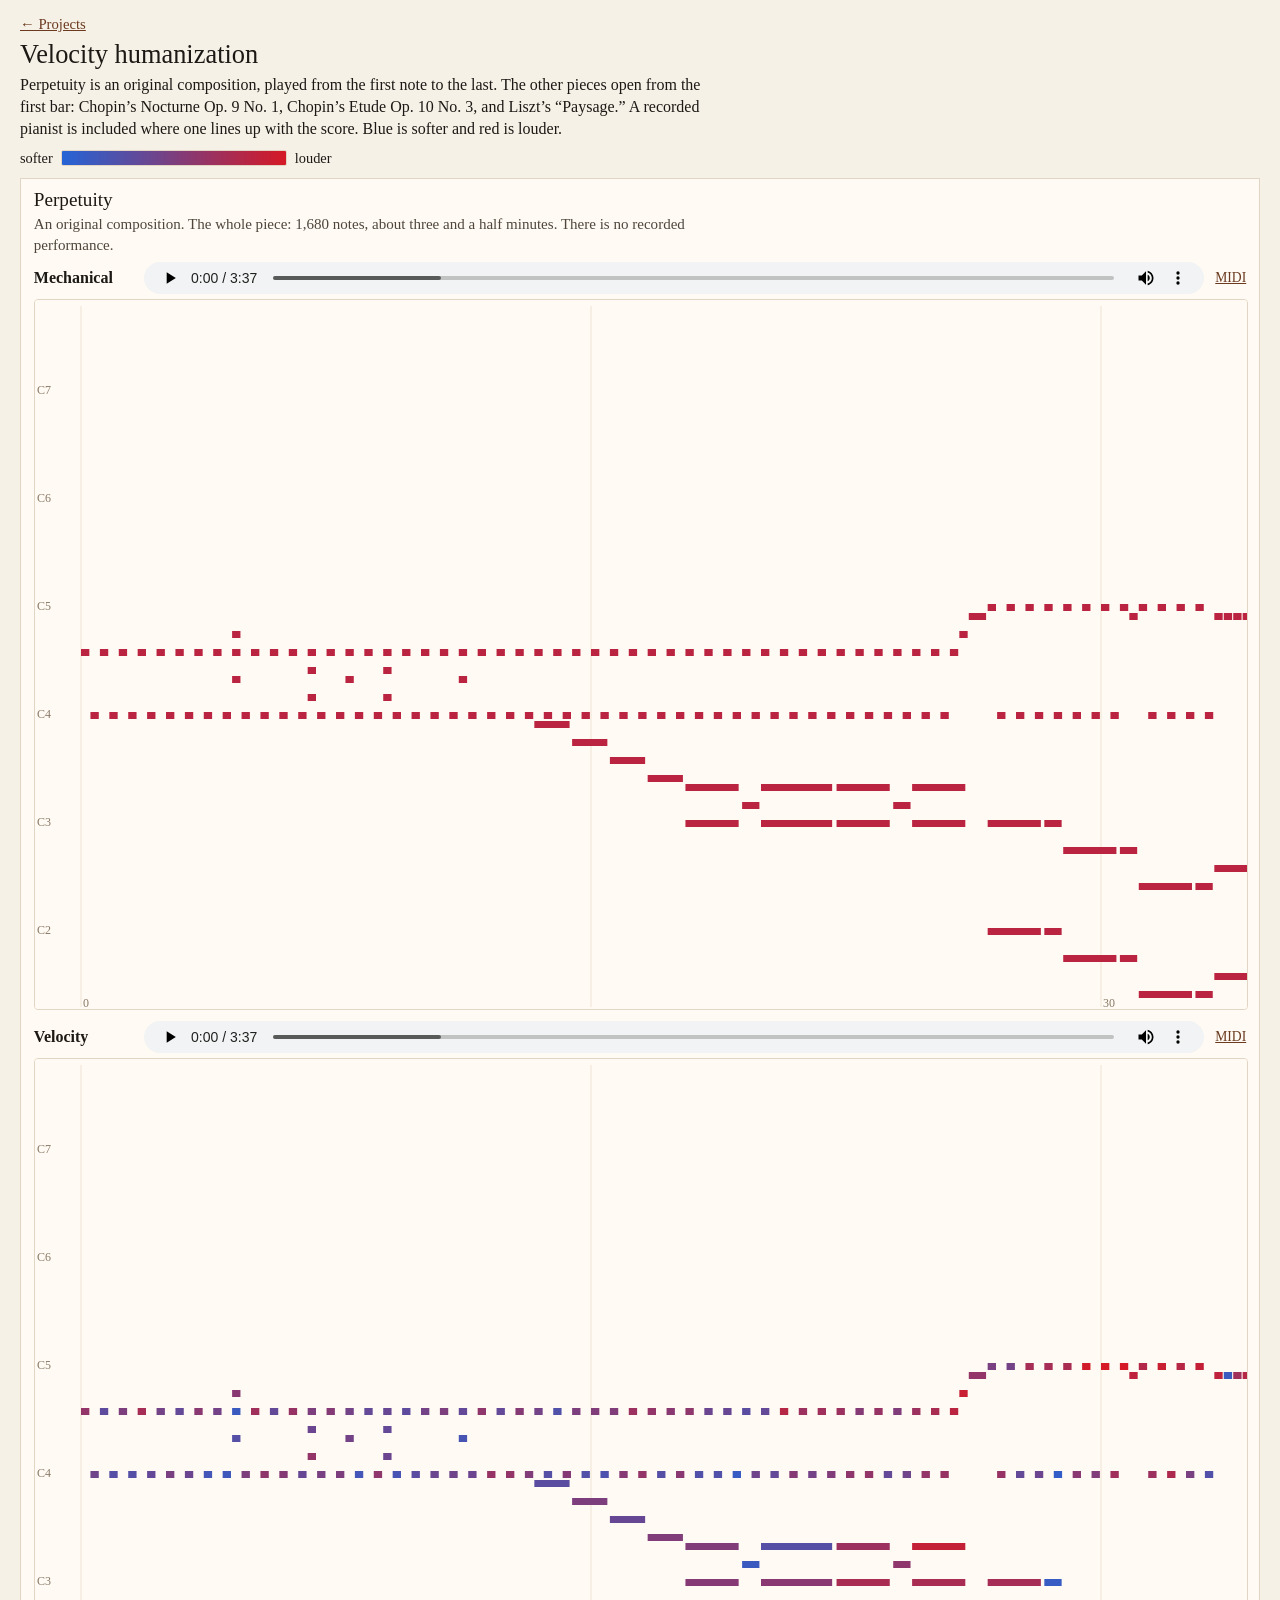
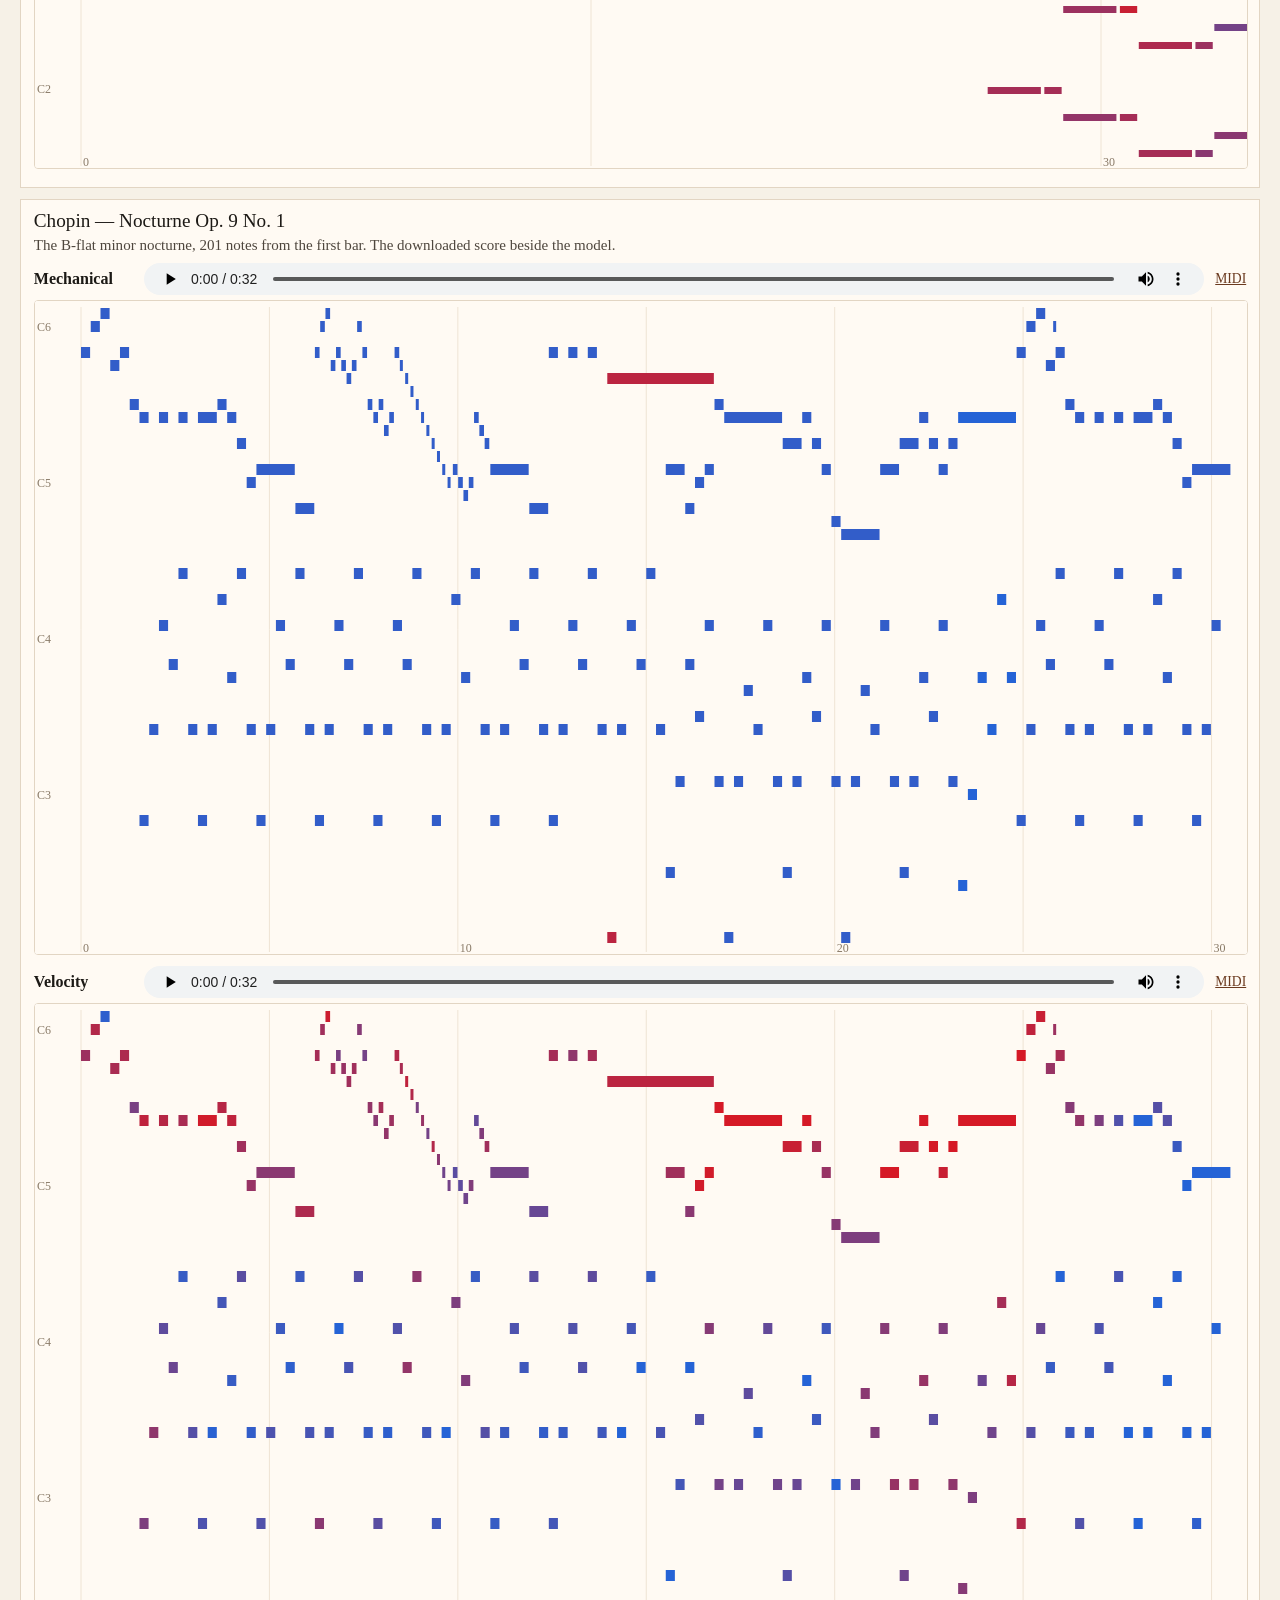
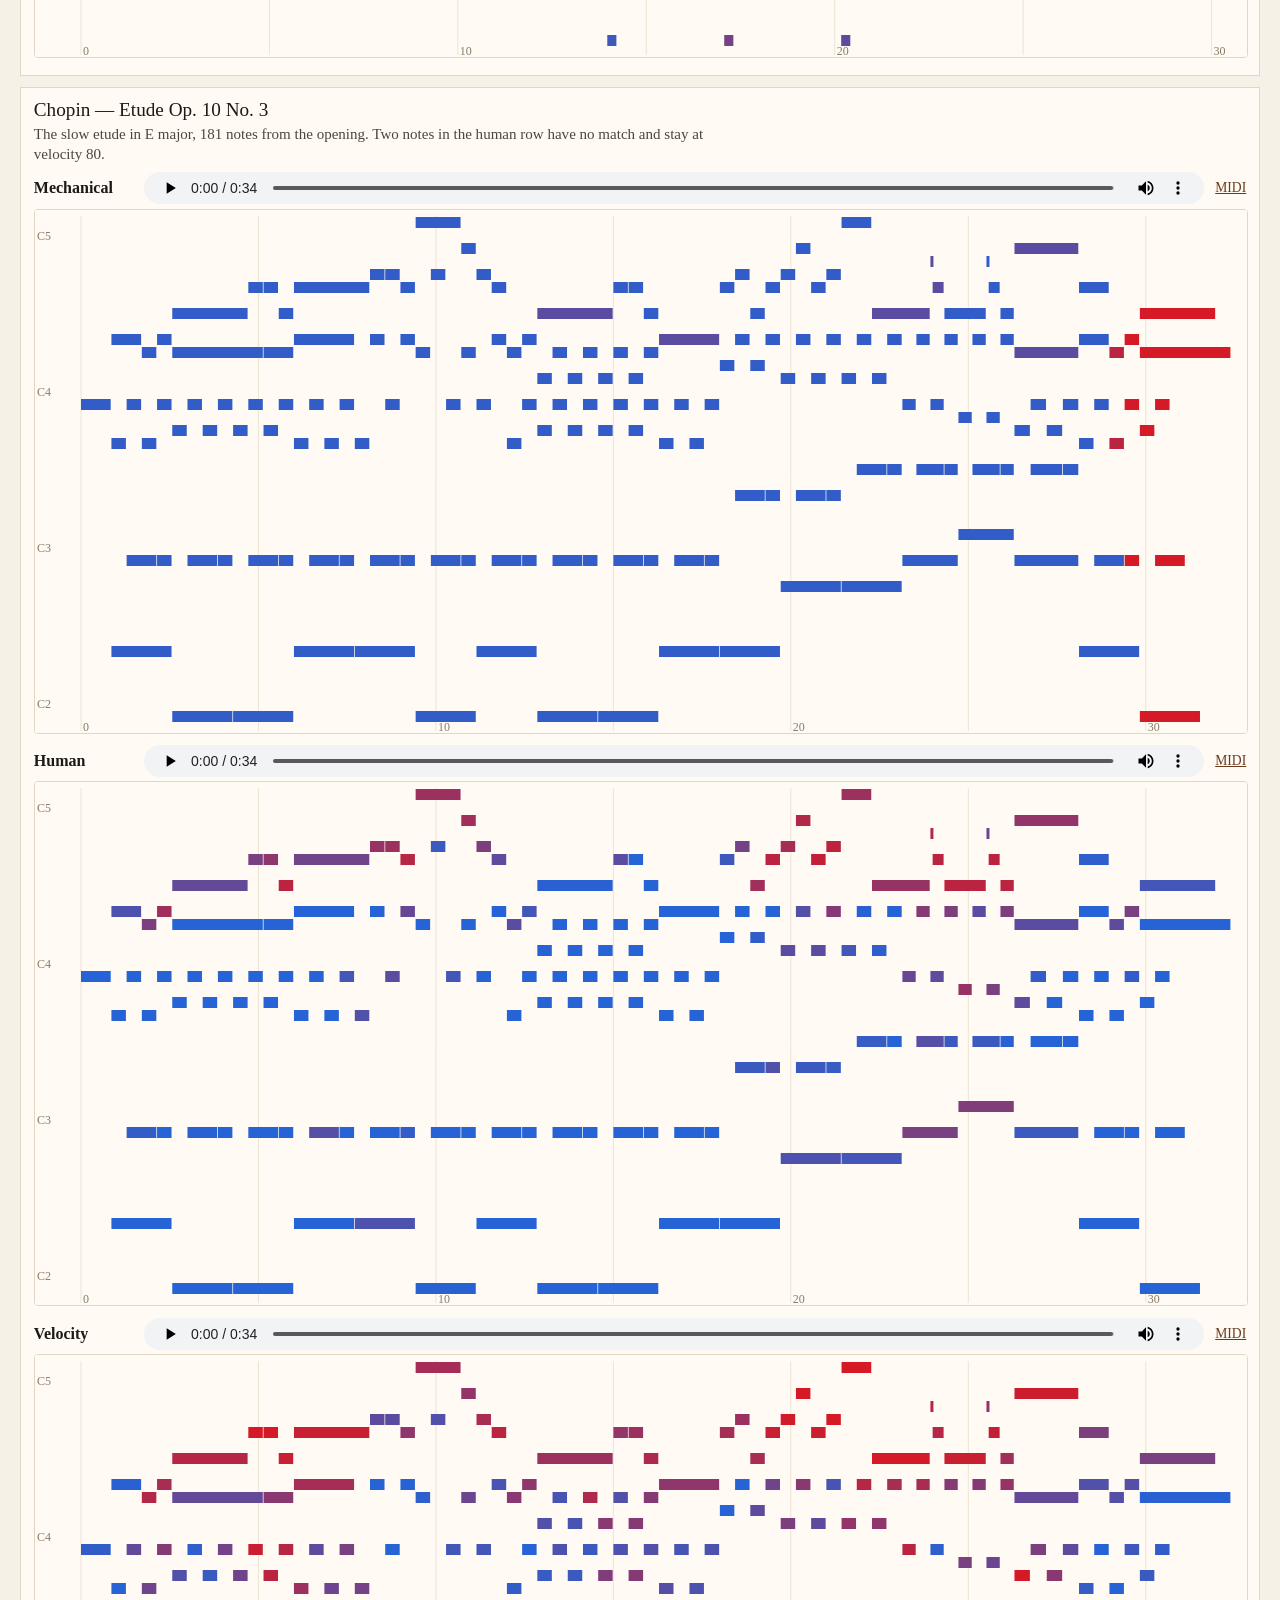
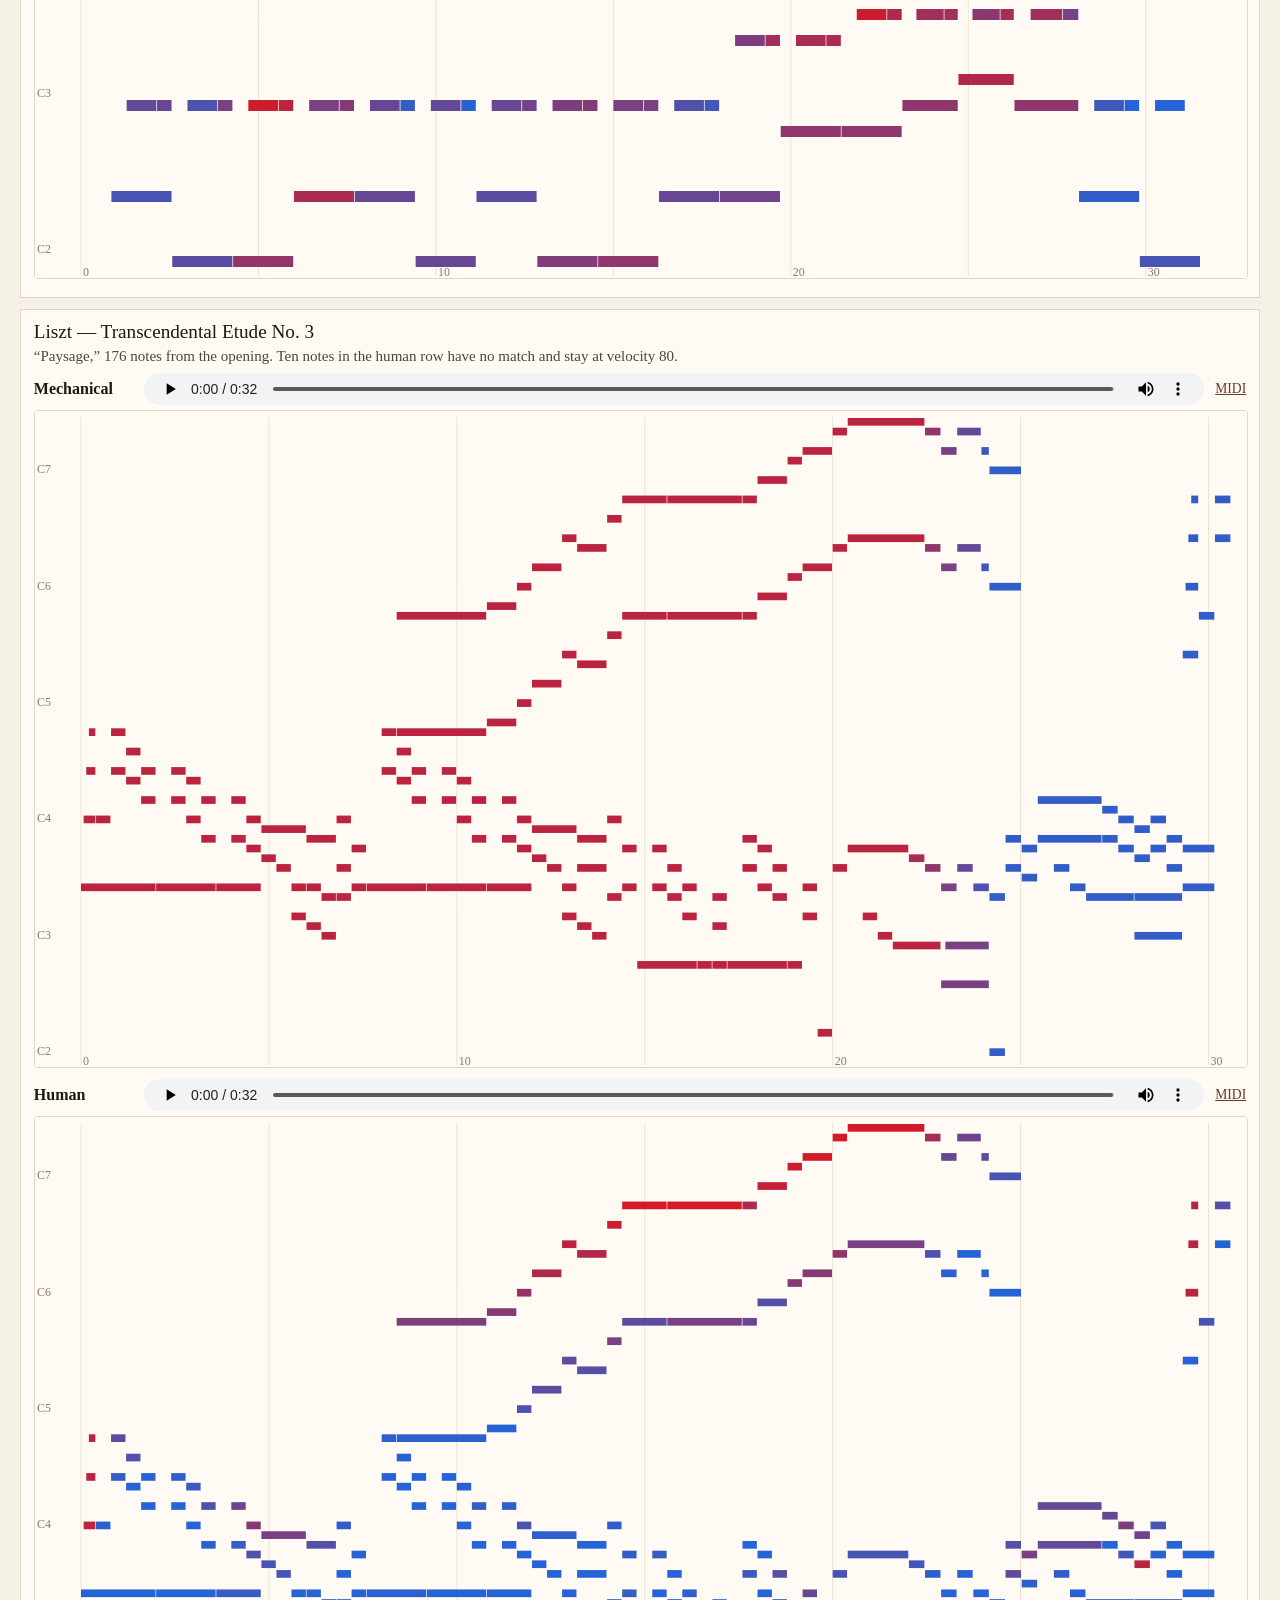
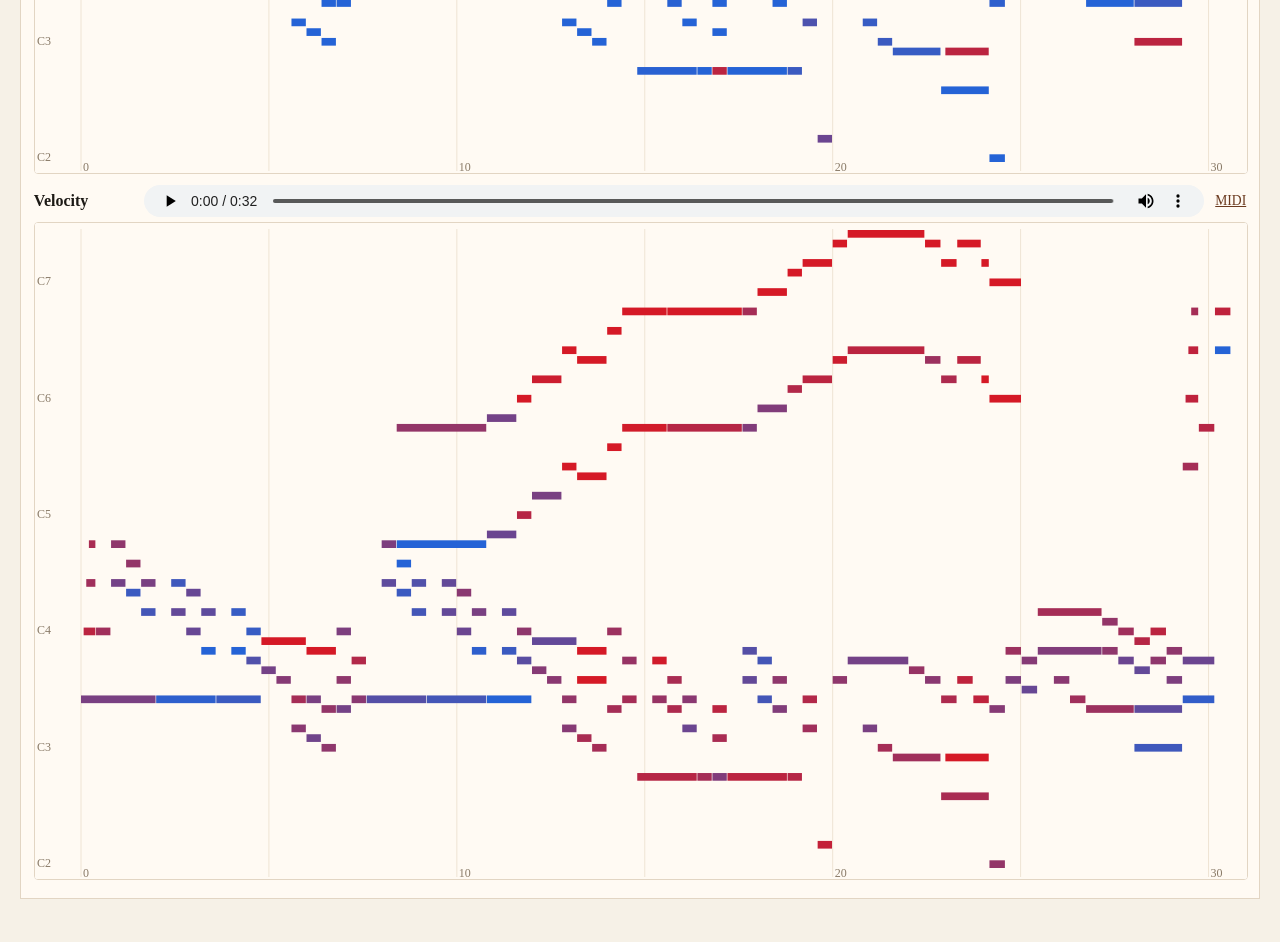
==== piano/index.html @ 8755ae9d "Publish the personal site at the user domain. Co-authored-by: Cursor <cursoragent@cursor.com>" ====
<!DOCTYPE html>
<html lang="en">
<head>
<meta charset="utf-8">
<title>Velocity humanization demo</title>
<style>
body{font-family:Georgia,serif;margin:0 auto;padding:1rem 1.25rem 2rem;background:#f6f1e7;color:#1c1915}
a{color:#6b3a1f}
.back{margin:0 0 .35rem;font-size:.92rem}
h1{font-weight:500;font-size:1.65rem;margin:0 0 .25rem}
h2{font-weight:500;font-size:1.2rem;margin:0}
.lead{line-height:1.4;max-width:44rem;margin:.15rem 0}
section{margin:.7rem 0;padding:.65rem .8rem .4rem;background:#fffaf3;border:1px solid #e2d5c3}
section p{margin:.2rem 0 .15rem;color:#4e463d;font-size:.94rem;line-height:1.35;max-width:44rem}
.legend{display:flex;align-items:center;gap:.5rem;margin:.55rem 0 .15rem;font-size:.9rem}
.legend canvas{width:14rem;height:.85rem;border:1px solid #e2d5c3;border-radius:2px}
.lane{margin:.45rem 0 .7rem}
.roll-wrap{position:relative;overflow-x:auto;width:100%;margin-top:.3rem;border:1px solid #e2d5c3;border-radius:4px;background:#fff}
.playhead{position:absolute;top:0;bottom:0;left:0;width:1px;background:#1c1915;pointer-events:none;display:none}
.meta{display:flex;gap:.7rem;align-items:center;flex-wrap:wrap}
.meta .name{font-weight:600;min-width:6.2rem}
.meta a{font-size:.85rem;margin-left:auto}
audio{flex:1;min-width:14rem;height:2rem;margin:0}
canvas.roll{background:#fff;cursor:crosshair;display:block}
.lane.playing .roll-wrap{border-color:#6b3a1f}
#tip{position:fixed;z-index:5;pointer-events:none;background:#1c1915;color:#f6f1e7;padding:.2rem .45rem;border-radius:3px;font:12px/1.3 Georgia,serif;display:none}
</style>
</head>
<body>
<p class="back"><a href="../projects.html">← Projects</a></p>
<h1>Velocity humanization</h1>
<p class="lead">Perpetuity is an original composition, played from the first note to the last. The other pieces open from the first bar: Chopin’s Nocturne Op. 9 No. 1, Chopin’s Etude Op. 10 No. 3, and Liszt’s “Paysage.” A recorded pianist is included where one lines up with the score. Blue is softer and red is louder.</p>
<div class="legend"><span>softer</span><canvas id="legend" width="320" height="18"></canvas><span>louder</span></div>
<div id="pieces"></div>
<div id="tip"></div>
<script>
const PIECES = [{"title":"Perpetuity","blurb":"An original composition. The whole piece: 1,680 notes, about three and a half minutes. There is no recorded performance.","lanes":[{"label":"Mechanical","mid":"perpetuity/score_mechanical.mid","wav":"perpetuity/score_mechanical.mp3","notes":[[67,0.0,0.2627,80],[60,0.2778,0.2627,80],[67,0.5556,0.2627,80],[60,0.8333,0.2627,80],[67,1.1111,0.2627,80],[60,1.3889,0.2627,80],[67,1.6667,0.2627,80],[60,1.9444,0.2627,80],[67,2.2222,0.2627,80],[60,2.5,0.2627,80],[67,2.7778,0.2627,80],[60,3.0556,0.2627,80],[67,3.3333,0.2627,80],[60,3.6111,0.2627,80],[67,3.8889,0.2627,80],[60,4.1667,0.2627,80],[64,4.4444,0.2627,80],[67,4.4444,0.2627,80],[69,4.4444,0.2627,80],[60,4.7222,0.2627,80],[67,5.0,0.2627,80],[60,5.2778,0.2627,80],[67,5.5556,0.2627,80],[60,5.8333,0.2627,80],[67,6.1111,0.2627,80],[60,6.3889,0.2627,80],[62,6.6667,0.2627,80],[65,6.6667,0.2627,80],[67,6.6667,0.2627,80],[60,6.9444,0.2627,80],[67,7.2222,0.2627,80],[60,7.5,0.2627,80],[64,7.7778,0.2627,80],[67,7.7778,0.2627,80],[60,8.0556,0.2627,80],[67,8.3333,0.2627,80],[60,8.6111,0.2627,80],[62,8.8889,0.2627,80],[65,8.8889,0.2627,80],[67,8.8889,0.2627,80],[60,9.1667,0.2627,80],[67,9.4445,0.2627,80],[60,9.7222,0.2627,80],[67,10.0,0.2627,80],[60,10.2778,0.2627,80],[67,10.5556,0.2627,80],[60,10.8333,0.2627,80],[64,11.1111,0.2627,80],[67,11.1111,0.2627,80],[60,11.3889,0.2627,80],[67,11.6667,0.2627,80],[60,11.9445,0.2627,80],[67,12.2222,0.2627,80],[60,12.5,0.2627,80],[67,12.7778,0.2627,80],[60,13.0556,0.2627,80],[59,13.3333,1.0544,80],[67,13.3333,0.2627,80],[60,13.6111,0.2627,80],[67,13.8889,0.2627,80],[60,14.1667,0.2627,80],[57,14.4445,1.0544,80],[67,14.4445,0.2627,80],[60,14.7222,0.2627,80],[67,15.0,0.2627,80],[60,15.2778,0.2627,80],[55,15.5556,1.0544,80],[67,15.5556,0.2627,80],[60,15.8333,0.2627,80],[67,16.1111,0.2627,80],[60,16.3889,0.2627,80],[53,16.6667,1.0544,80],[67,16.6667,0.2627,80],[60,16.9445,0.2627,80],[67,17.2222,0.2627,80],[60,17.5,0.2627,80],[48,17.7778,1.5822,80],[52,17.7778,1.5822,80],[67,17.7778,0.2627,80],[60,18.0556,0.2627,80],[67,18.3333,0.2627,80],[60,18.6111,0.2627,80],[67,18.8889,0.2627,80],[60,19.1667,0.2627,80],[50,19.4445,0.5266,80],[67,19.4445,0.2627,80],[60,19.7222,0.2627,80],[48,20.0,2.11,80],[52,20.0,2.11,80],[67,20.0,0.2627,80],[60,20.2778,0.2627,80],[67,20.5556,0.2627,80],[60,20.8333,0.2627,80],[67,21.1111,0.2627,80],[60,21.3889,0.2627,80],[67,21.6667,0.2627,80],[60,21.9445,0.2627,80],[48,22.2222,1.5822,80],[52,22.2222,1.5822,80],[67,22.2222,0.2627,80],[60,22.5,0.2627,80],[67,22.7778,0.2627,80],[60,23.0556,0.2627,80],[67,23.3334,0.2627,80],[60,23.6111,0.2627,80],[50,23.8889,0.5266,80],[67,23.8889,0.2627,80],[60,24.1667,0.2627,80],[48,24.4445,1.5822,80],[52,24.4445,1.5822,80],[67,24.4445,0.2627,80],[60,24.7222,0.2627,80],[67,25.0,0.2627,80],[60,25.2778,0.2627,80],[67,25.5556,0.2627,80],[69,25.8334,0.2627,80],[71,26.1111,0.5266,80],[36,26.6667,1.5822,80],[48,26.6667,1.5822,80],[72,26.6667,0.2627,80],[60,26.9445,0.2627,80],[72,27.2222,0.2627,80],[60,27.5,0.2627,80],[72,27.7778,0.2627,80],[60,28.0556,0.2627,80],[36,28.3334,0.5266,80],[48,28.3334,0.5266,80],[72,28.3334,0.2627,80],[60,28.6111,0.2627,80],[33,28.8889,1.5822,80],[45,28.8889,1.5822,80],[72,28.8889,0.2627,80],[60,29.1667,0.2627,80],[72,29.4445,0.2627,80],[60,29.7222,0.2627,80],[72,30.0,0.2627,80],[60,30.2778,0.2627,80],[33,30.5556,0.5266,80],[45,30.5556,0.5266,80],[72,30.5556,0.2627,80],[71,30.8334,0.2627,80],[29,31.1111,1.5822,80],[41,31.1111,1.5822,80],[72,31.1111,0.2627,80],[60,31.3889,0.2627,80],[72,31.6667,0.2627,80],[60,31.9445,0.2627,80],[72,32.2222,0.2627,80],[60,32.5,0.2627,80],[29,32.7778,0.5266,80],[41,32.7778,0.5266,80],[72,32.7778,0.2627,80],[60,33.0556,0.2627,80],[31,33.3334,1.3183,80],[43,33.3334,1.0544,80],[71,33.3334,0.2627,80],[71,33.6111,0.2627,80],[71,33.8889,0.2627,80],[71,34.1667,0.2627,80],[43,34.4445,0.2627,80],[71,34.4445,0.2627,80],[31,34.7223,0.2627,80],[43,34.7223,0.2627,80],[71,34.7223,0.2627,80],[31,35.0,0.5266,80],[43,35.0,0.5266,80],[71,35.0,0.2627,80],[72,35.2778,0.2627,80],[33,35.5556,1.5822,80],[45,35.5556,1.5822,80],[72,35.5556,0.2627,80],[60,35.8334,0.2627,80],[72,36.1111,0.2627,80],[60,36.3889,0.2627,80],[72,36.6667,0.2627,80],[60,36.9445,0.2627,80],[33,37.2223,0.5266,80],[45,37.2223,0.5266,80],[72,37.2223,0.2627,80],[60,37.5,0.2627,80],[29,37.7778,1.5822,80],[41,37.7778,1.5822,80],[72,37.7778,0.2627,80],[60,38.0556,0.2627,80],[72,38.3334,0.2627,80],[60,38.6111,0.2627,80],[72,38.8889,0.2627,80],[60,39.1667,0.2627,80],[29,39.4445,0.5266,80],[41,39.4445,0.5266,80],[72,39.4445,0.2627,80],[71,39.7223,0.2627,80],[36,40.0,1.5822,80],[48,40.0,1.5822,80],[72,40.0,0.2627,80],[60,40.2778,0.2627,80],[72,40.5556,0.2627,80],[60,40.8334,0.2627,80],[72,41.1111,0.2627,80],[60,41.3889,0.2627,80],[36,41.6667,0.5266,80],[48,41.6667,0.5266,80],[72,41.6667,0.2627,80],[60,41.9445,0.2627,80],[31,42.2223,1.0544,80],[43,42.2223,1.0544,80],[71,42.2223,0.2627,80],[71,42.5,0.2627,80],[71,42.7778,0.2627,80],[71,43.0556,0.2627,80],[71,43.3334,0.2627,80],[69,43.6111,0.2627,80],[72,43.6111,0.2627,80],[67,43.8889,0.2627,80],[74,43.8889,0.2627,80],[65,44.1667,0.2627,80],[76,44.1667,0.2627,80],[64,44.4445,0.2627,80],[77,44.4445,0.2627,80],[62,44.7223,0.2627,80],[79,44.7223,0.2627,80],[60,45.0,0.2627,80],[81,45.0,0.2627,80],[59,45.2778,0.2627,80],[83,45.2778,0.2627,80],[57,45.5556,0.2627,80],[84,45.5556,0.2627,80],[55,45.8334,0.2627,80],[86,45.8334,0.2627,80],[53,46.1111,0.2627,80],[88,46.1111,0.2627,80],[52,46.3889,0.2627,80],[89,46.3889,0.2627,80],[50,46.6667,0.2627,80],[91,46.6667,0.2627,80],[48,46.9445,0.2627,80],[93,46.9445,0.2627,80],[50,47.2223,1.5822,80],[55,47.2223,1.5822,80],[59,47.2223,1.5822,80],[95,47.2223,0.5266,80],[33,48.8889,0.5266,80],[45,48.8889,0.5266,80],[64,48.8889,0.2627,80],[69,48.8889,0.2627,80],[72,48.8889,0.2627,80],[64,49.1667,0.2627,80],[69,49.1667,0.2627,80],[72,49.1667,0.2627,80],[33,49.4445,0.2627,80],[45,49.4445,0.2627,80],[33,49.7223,0.2627,80],[45,49.7223,0.2627,80],[33,50.0,0.5266,80],[45,50.0,0.5266,80],[69,50.0,0.2627,80],[72,50.0,0.2627,80],[76,50.0,0.2627,80],[69,50.2778,0.2627,80],[72,50.2778,0.2627,80],[76,50.2778,0.2627,80],[33,50.5556,0.2627,80],[45,50.5556,0.2627,80],[33,50.8334,0.2627,80],[45,50.8334,0.2627,80],[33,51.1112,0.5266,80],[45,51.1112,0.5266,80],[72,51.1112,0.2627,80],[76,51.1112,0.2627,80],[81,51.1112,0.2627,80],[72,51.3889,0.2627,80],[76,51.3889,0.2627,80],[81,51.3889,0.2627,80],[33,51.6667,0.2627,80],[45,51.6667,0.2627,80],[33,51.9445,0.2627,80],[45,51.9445,0.2627,80],[33,52.2223,0.5266,80],[45,52.2223,0.5266,80],[76,52.2223,0.5266,80],[81,52.2223,0.5266,80],[84,52.2223,0.5266,80],[33,52.7778,0.5266,80],[45,52.7778,0.5266,80],[29,53.3334,0.5266,80],[41,53.3334,0.5266,80],[65,53.3334,0.2627,80],[69,53.3334,0.2627,80],[72,53.3334,0.2627,80],[65,53.6112,0.2627,80],[69,53.6112,0.2627,80],[72,53.6112,0.2627,80],[29,53.8889,0.2627,80],[41,53.8889,0.2627,80],[29,54.1667,0.2627,80],[41,54.1667,0.2627,80],[29,54.4445,0.5266,80],[41,54.4445,0.5266,80],[69,54.4445,0.2627,80],[72,54.4445,0.2627,80],[77,54.4445,0.2627,80],[69,54.7223,0.2627,80],[72,54.7223,0.2627,80],[77,54.7223,0.2627,80],[29,55.0,0.2627,80],[41,55.0,0.2627,80],[29,55.2778,0.2627,80],[41,55.2778,0.2627,80],[29,55.5556,0.5266,80],[41,55.5556,0.5266,80],[72,55.5556,0.2627,80],[77,55.5556,0.2627,80],[81,55.5556,0.2627,80],[72,55.8334,0.2627,80],[77,55.8334,0.2627,80],[81,55.8334,0.2627,80],[29,56.1112,0.2627,80],[41,56.1112,0.2627,80],[29,56.3889,0.2627,80],[41,56.3889,0.2627,80],[29,56.6667,0.5266,80],[41,56.6667,0.5266,80],[77,56.6667,0.5266,80],[81,56.6667,0.5266,80],[84,56.6667,0.5266,80],[29,57.2223,0.5266,80],[41,57.2223,0.5266,80],[36,57.7778,0.5266,80],[48,57.7778,0.5266,80],[64,57.7778,0.2627,80],[67,57.7778,0.2627,80],[72,57.7778,0.2627,80],[64,58.0556,0.2627,80],[67,58.0556,0.2627,80],[72,58.0556,0.2627,80],[36,58.3334,0.2627,80],[48,58.3334,0.2627,80],[36,58.6112,0.2627,80],[48,58.6112,0.2627,80],[36,58.8889,0.5266,80],[48,58.8889,0.5266,80],[67,58.8889,0.2627,80],[72,58.8889,0.2627,80],[76,58.8889,0.2627,80],[67,59.1667,0.2627,80],[72,59.1667,0.2627,80],[76,59.1667,0.2627,80],[36,59.4445,0.2627,80],[48,59.4445,0.2627,80],[36,59.7223,0.2627,80],[48,59.7223,0.2627,80],[36,60.0,0.5266,80],[48,60.0,0.5266,80],[72,60.0,0.2627,80],[76,60.0,0.2627,80],[79,60.0,0.2627,80],[72,60.2778,0.2627,80],[76,60.2778,0.2627,80],[79,60.2778,0.2627,80],[36,60.5556,0.2627,80],[48,60.5556,0.2627,80],[36,60.8334,0.2627,80],[48,60.8334,0.2627,80],[36,61.1112,0.5266,80],[48,61.1112,0.5266,80],[76,61.1112,0.5266,80],[79,61.1112,0.5266,80],[84,61.1112,0.5266,80],[36,61.6667,0.5266,80],[48,61.6667,0.5266,80],[31,62.2223,0.5266,80],[43,62.2223,0.5266,80],[62,62.2223,0.2627,80],[67,62.2223,0.2627,80],[71,62.2223,0.2627,80],[62,62.5001,0.2627,80],[67,62.5001,0.2627,80],[71,62.5001,0.2627,80],[31,62.7778,0.5266,80],[43,62.7778,0.5266,80],[31,63.3334,0.5266,80],[43,63.3334,0.5266,80],[74,63.3334,0.2627,80],[86,63.3334,0.2627,80],[74,63.6112,0.2627,80],[86,63.6112,0.2627,80],[31,63.8889,0.5266,80],[43,63.8889,0.5266,80],[31,64.4445,0.5266,80],[43,64.4445,0.5266,80],[71,64.4445,0.2627,80],[83,64.4445,0.2627,80],[71,64.7223,0.2627,80],[83,64.7223,0.2627,80],[31,65.0001,0.2627,80],[43,65.0001,0.2627,80],[31,65.2778,0.2627,80],[43,65.2778,0.2627,80],[31,65.5556,0.5266,80],[43,65.5556,0.5266,80],[67,65.5556,0.5266,80],[79,65.5556,0.5266,80],[31,66.1112,0.5266,80],[43,66.1112,0.5266,80],[33,66.6667,0.5266,80],[45,66.6667,0.5266,80],[76,66.6667,0.2627,80],[81,66.6667,0.2627,80],[84,66.6667,0.2627,80],[76,66.9445,0.2627,80],[81,66.9445,0.2627,80],[84,66.9445,0.2627,80],[33,67.2223,0.2627,80],[45,67.2223,0.2627,80],[33,67.5001,0.2627,80],[45,67.5001,0.2627,80],[33,67.7778,0.5266,80],[45,67.7778,0.5266,80],[81,67.7778,0.2627,80],[84,67.7778,0.2627,80],[88,67.7778,0.2627,80],[81,68.0556,0.2627,80],[84,68.0556,0.2627,80],[88,68.0556,0.2627,80],[33,68.3334,0.2627,80],[45,68.3334,0.2627,80],[33,68.6112,0.2627,80],[45,68.6112,0.2627,80],[33,68.8889,0.5266,80],[45,68.8889,0.5266,80],[84,68.8889,0.2627,80],[88,68.8889,0.2627,80],[93,68.8889,0.2627,80],[84,69.1667,0.2627,80],[88,69.1667,0.2627,80],[93,69.1667,0.2627,80],[33,69.4445,0.2627,80],[45,69.4445,0.2627,80],[33,69.7223,0.2627,80],[45,69.7223,0.2627,80],[33,70.0001,0.5266,80],[45,70.0001,0.5266,80],[88,70.0001,0.5266,80],[93,70.0001,0.5266,80],[96,70.0001,0.5266,80],[33,70.5556,0.5266,80],[45,70.5556,0.5266,80],[29,71.1112,0.5266,80],[41,71.1112,0.5266,80],[77,71.1112,0.2627,80],[81,71.1112,0.2627,80],[84,71.1112,0.2627,80],[77,71.3889,0.2627,80],[81,71.3889,0.2627,80],[84,71.3889,0.2627,80],[29,71.6667,0.2627,80],[41,71.6667,0.2627,80],[29,71.9445,0.2627,80],[41,71.9445,0.2627,80],[29,72.2223,0.5266,80],[41,72.2223,0.5266,80],[81,72.2223,0.2627,80],[84,72.2223,0.2627,80],[89,72.2223,0.2627,80],[81,72.5001,0.2627,80],[84,72.5001,0.2627,80],[89,72.5001,0.2627,80],[29,72.7778,0.2627,80],[41,72.7778,0.2627,80],[29,73.0556,0.2627,80],[41,73.0556,0.2627,80],[29,73.3334,0.5266,80],[41,73.3334,0.5266,80],[84,73.3334,0.2627,80],[89,73.3334,0.2627,80],[93,73.3334,0.2627,80],[84,73.6112,0.2627,80],[89,73.6112,0.2627,80],[93,73.6112,0.2627,80],[29,73.8889,0.2627,80],[41,73.8889,0.2627,80],[29,74.1667,0.2627,80],[41,74.1667,0.2627,80],[29,74.4445,0.5266,80],[41,74.4445,0.5266,80],[89,74.4445,0.5266,80],[93,74.4445,0.5266,80],[96,74.4445,0.5266,80],[29,75.0001,0.5266,80],[41,75.0001,0.5266,80],[36,75.5556,0.5266,80],[48,75.5556,0.5266,80],[76,75.5556,0.2627,80],[79,75.5556,0.2627,80],[84,75.5556,0.2627,80],[76,75.8334,0.2627,80],[79,75.8334,0.2627,80],[84,75.8334,0.2627,80],[36,76.1112,0.2627,80],[48,76.1112,0.2627,80],[36,76.3889,0.2627,80],[48,76.3889,0.2627,80],[36,76.6667,0.5266,80],[48,76.6667,0.5266,80],[79,76.6667,0.2627,80],[84,76.6667,0.2627,80],[88,76.6667,0.2627,80],[79,76.9445,0.2627,80],[84,76.9445,0.2627,80],[88,76.9445,0.2627,80],[36,77.2223,0.2627,80],[48,77.2223,0.2627,80],[36,77.5001,0.2627,80],[48,77.5001,0.2627,80],[36,77.7778,0.5266,80],[48,77.7778,0.5266,80],[84,77.7778,0.2627,80],[88,77.7778,0.2627,80],[91,77.7778,0.2627,80],[84,78.0556,0.2627,80],[88,78.0556,0.2627,80],[91,78.0556,0.2627,80],[36,78.3334,0.2627,80],[48,78.3334,0.2627,80],[36,78.6112,0.2627,80],[48,78.6112,0.2627,80],[36,78.889,0.5266,80],[48,78.889,0.5266,80],[88,78.889,0.5266,80],[91,78.889,0.5266,80],[96,78.889,0.5266,80],[36,79.4445,0.5266,80],[48,79.4445,0.5266,80],[31,80.0001,0.5266,80],[43,80.0001,0.5266,80],[74,80.0001,0.2627,80],[79,80.0001,0.2627,80],[83,80.0001,0.2627,80],[74,80.2778,0.2627,80],[79,80.2778,0.2627,80],[83,80.2778,0.2627,80],[31,80.5556,0.2627,80],[43,80.5556,0.2627,80],[31,80.8334,0.2627,80],[43,80.8334,0.2627,80],[31,81.1112,0.5266,80],[43,81.1112,0.5266,80],[86,81.1112,0.2627,80],[98,81.1112,0.2627,80],[86,81.389,0.2627,80],[98,81.389,0.2627,80],[31,81.6667,0.2627,80],[43,81.6667,0.2627,80],[31,81.9445,0.2627,80],[43,81.9445,0.2627,80],[31,82.2223,0.5266,80],[43,82.2223,0.5266,80],[83,82.2223,0.2627,80],[95,82.2223,0.2627,80],[83,82.5001,0.2627,80],[95,82.5001,0.2627,80],[31,82.7778,0.2627,80],[43,82.7778,0.2627,80],[31,83.0556,0.2627,80],[43,83.0556,0.2627,80],[31,83.3334,0.5266,80],[43,83.3334,0.5266,80],[79,83.3334,0.5266,80],[91,83.3334,0.5266,80],[31,83.889,0.5266,80],[43,83.889,0.5266,80],[33,84.4445,1.0544,80],[45,84.4445,1.0544,80],[96,84.4445,0.2627,80],[95,84.7223,0.2627,80],[93,85.0001,0.2627,80],[91,85.2778,0.2627,80],[45,85.5556,0.5266,80],[89,85.5556,0.2627,80],[88,85.8334,0.2627,80],[33,86.1112,0.5266,80],[86,86.1112,0.2627,80],[84,86.389,0.2627,80],[31,86.6667,0.5266,80],[43,86.6667,0.5266,80],[83,86.6667,0.2627,80],[81,86.9445,0.2627,80],[79,87.2223,0.2627,80],[77,87.5001,0.2627,80],[43,87.7778,0.5266,80],[76,87.7778,0.2627,80],[74,88.0556,0.2627,80],[31,88.3334,0.5266,80],[72,88.3334,0.2627,80],[71,88.6112,0.2627,80],[29,88.889,0.5266,80],[41,88.889,0.5266,80],[69,88.889,0.2627,80],[67,89.1667,0.2627,80],[65,89.4445,0.2627,80],[64,89.7223,0.2627,80],[41,90.0001,0.5266,80],[62,90.0001,0.2627,80],[60,90.2779,0.2627,80],[29,90.5556,0.2627,80],[59,90.5556,0.2627,80],[57,90.8334,0.2627,80],[31,91.1112,0.5266,80],[43,91.1112,0.5266,80],[59,91.1112,0.5266,80],[60,91.389,0.2627,80],[62,91.6667,0.2627,80],[64,91.9445,0.2627,80],[43,92.2223,0.5266,80],[65,92.2223,0.2627,80],[67,92.5001,0.2627,80],[31,92.7779,0.5266,80],[69,92.7779,0.2627,80],[71,93.0556,0.2627,80],[33,93.3334,0.5266,80],[45,93.3334,0.5266,80],[84,93.3334,0.2627,80],[83,93.6112,0.2627,80],[81,93.889,0.2627,80],[79,94.1667,0.2627,80],[45,94.4445,0.5266,80],[77,94.4445,0.2627,80],[76,94.7223,0.2627,80],[33,95.0001,0.5266,80],[74,95.0001,0.2627,80],[72,95.2779,0.2627,80],[31,95.5556,0.5266,80],[43,95.5556,0.5266,80],[71,95.5556,0.2627,80],[69,95.8334,0.2627,80],[67,96.1112,0.2627,80],[65,96.389,0.2627,80],[43,96.6667,0.5266,80],[64,96.6667,0.2627,80],[62,96.9445,0.2627,80],[31,97.2223,0.2627,80],[60,97.2223,0.5266,80],[59,97.5001,0.2627,80],[29,97.7779,0.2627,80],[41,97.7779,0.2627,80],[57,97.7779,0.2627,80],[55,98.0556,0.2627,80],[53,98.3334,0.2627,80],[52,98.6112,0.2627,80],[41,98.889,0.2627,80],[50,98.889,0.2627,80],[48,99.1667,0.2627,80],[29,99.4445,0.2627,80],[47,99.4445,0.2627,80],[45,99.7223,0.2627,80],[31,100.0001,0.2627,80],[43,100.0001,0.2627,80],[47,100.0001,0.2627,80],[48,100.2779,0.2627,80],[50,100.5556,0.2627,80],[52,100.8334,0.2627,80],[43,101.1112,0.2627,80],[53,101.1112,0.2627,80],[55,101.389,0.2627,80],[31,101.6667,0.2627,80],[57,101.6667,0.2627,80],[59,101.9445,0.2627,80],[33,102.2223,0.5266,80],[45,102.2223,0.5266,80],[72,102.2223,0.2627,80],[84,102.2223,0.2627,80],[71,102.5001,0.2627,80],[83,102.5001,0.2627,80],[69,102.7779,0.2627,80],[81,102.7779,0.2627,80],[67,103.0556,0.2627,80],[79,103.0556,0.2627,80],[45,103.3334,0.5266,80],[65,103.3334,0.2627,80],[77,103.3334,0.2627,80],[64,103.6112,0.2627,80],[33,103.889,0.5266,80],[62,103.889,0.2627,80],[74,103.889,0.2627,80],[60,104.1667,0.2627,80],[72,104.1667,0.2627,80],[31,104.4445,0.5266,80],[43,104.4445,0.5266,80],[71,104.4445,0.2627,80],[83,104.4445,0.2627,80],[69,104.7223,0.2627,80],[81,104.7223,0.2627,80],[67,105.0001,0.2627,80],[79,105.0001,0.2627,80],[65,105.2779,0.2627,80],[77,105.2779,0.2627,80],[43,105.5556,0.5266,80],[64,105.5556,0.2627,80],[76,105.5556,0.2627,80],[62,105.8334,0.2627,80],[74,105.8334,0.2627,80],[31,106.1112,0.2627,80],[60,106.1112,0.2627,80],[72,106.1112,0.2627,80],[59,106.389,0.2627,80],[71,106.389,0.2627,80],[29,106.6668,0.5266,80],[41,106.6668,0.5266,80],[69,106.6668,0.2627,80],[81,106.6668,0.2627,80],[67,106.9445,0.2627,80],[79,106.9445,0.2627,80],[65,107.2223,0.2627,80],[77,107.2223,0.2627,80],[64,107.5001,0.2627,80],[76,107.5001,0.2627,80],[41,107.7779,0.5266,80],[62,107.7779,0.2627,80],[74,107.7779,0.2627,80],[60,108.0556,0.2627,80],[72,108.0556,0.2627,80],[29,108.3334,0.2627,80],[59,108.3334,0.2627,80],[71,108.3334,0.2627,80],[57,108.6112,0.2627,80],[69,108.6112,0.2627,80],[31,108.889,0.5266,80],[43,108.889,0.5266,80],[59,108.889,0.5266,80],[71,108.889,0.2627,80],[60,109.1668,0.2627,80],[72,109.1668,0.2627,80],[43,109.4445,0.5266,80],[62,109.4445,0.2627,80],[74,109.4445,0.2627,80],[64,109.7223,0.2627,80],[76,109.7223,0.2627,80],[43,110.0001,0.2627,80],[65,110.0001,0.2627,80],[77,110.0001,0.2627,80],[43,110.2779,0.2627,80],[67,110.2779,0.2627,80],[79,110.2779,0.2627,80],[43,110.5556,0.2627,80],[69,110.5556,0.2627,80],[81,110.5556,0.2627,80],[43,110.8334,0.2627,80],[71,110.8334,0.2627,80],[83,110.8334,0.2627,80],[43,111.1112,0.2627,80],[72,111.1112,0.2627,80],[84,111.1112,0.2627,80],[43,111.389,0.2627,80],[74,111.389,0.2627,80],[86,111.389,0.2627,80],[43,111.6668,0.2627,80],[76,111.6668,0.2627,80],[88,111.6668,0.2627,80],[43,111.9445,0.2627,80],[77,111.9445,0.2627,80],[89,111.9445,0.2627,80],[43,112.2223,0.2627,80],[79,112.2223,0.2627,80],[91,112.2223,0.2627,80],[43,112.5001,0.2627,80],[81,112.5001,0.2627,80],[93,112.5001,0.2627,80],[31,112.7779,0.2627,80],[43,112.7779,0.2627,80],[83,112.7779,4.7488,80],[95,112.7779,4.7488,80],[33,117.7779,1.5822,80],[45,117.7779,1.5822,80],[52,117.7779,0.5266,80],[57,117.7779,0.5266,80],[60,117.7779,0.5266,80],[52,118.889,0.5266,80],[57,119.4445,0.5266,80],[33,120.0001,1.5822,80],[45,120.0001,1.5822,80],[52,120.0001,1.5822,80],[57,120.0001,1.5822,80],[60,120.0001,1.5822,80],[29,122.2223,1.5822,80],[41,122.2223,1.5822,80],[53,122.2223,0.5266,80],[57,122.2223,0.5266,80],[60,122.2223,0.5266,80],[53,123.3334,0.5266,80],[57,123.889,0.5266,80],[29,124.4445,1.5822,80],[41,124.4445,1.5822,80],[53,124.4445,1.0544,80],[57,124.4445,1.0544,80],[60,124.4445,1.0544,80],[36,126.6668,1.5822,80],[48,126.6668,1.5822,80],[52,126.6668,0.5266,80],[55,126.6668,0.5266,80],[60,126.6668,0.5266,80],[52,127.7779,0.5266,80],[55,128.3334,0.5266,80],[36,128.889,1.5822,80],[48,128.889,1.5822,80],[52,128.889,1.5822,80],[55,128.889,1.5822,80],[60,128.889,1.5822,80],[31,131.1112,1.5822,80],[43,131.1112,1.5822,80],[50,131.1112,0.5266,80],[55,131.1112,0.5266,80],[59,131.1112,0.5266,80],[50,132.2223,0.5266,80],[55,132.7779,0.5266,80],[31,133.3334,1.5822,80],[43,133.3334,1.5822,80],[50,133.3334,1.0544,80],[55,133.3334,1.0544,80],[59,133.3334,1.0544,80],[33,135.5557,0.5266,80],[45,135.5557,0.5266,80],[52,135.5557,0.5266,80],[57,135.5557,0.5266,80],[60,135.5557,0.5266,80],[52,136.1112,0.5266,80],[57,136.1112,0.5266,80],[60,136.1112,0.5266,80],[33,136.389,0.2627,80],[45,136.389,0.2627,80],[33,136.6668,0.5266,80],[45,136.6668,0.5266,80],[52,136.6668,0.5266,80],[57,137.2223,0.5266,80],[33,137.5001,0.2627,80],[45,137.5001,0.2627,80],[33,137.7779,0.5266,80],[45,137.7779,0.5266,80],[52,137.7779,0.5266,80],[57,137.7779,0.5266,80],[60,137.7779,0.5266,80],[52,138.3334,0.5266,80],[57,138.3334,0.5266,80],[60,138.3334,0.5266,80],[33,138.6112,0.2627,80],[45,138.6112,0.2627,80],[33,138.889,0.5266,80],[45,138.889,0.5266,80],[62,138.889,0.5266,80],[33,139.4446,0.5266,80],[45,139.4446,0.5266,80],[60,139.4446,0.5266,80],[29,140.0001,0.5266,80],[41,140.0001,0.5266,80],[53,140.0001,0.5266,80],[57,140.0001,0.5266,80],[60,140.0001,0.5266,80],[53,140.5557,0.5266,80],[57,140.5557,0.5266,80],[60,140.5557,0.5266,80],[29,140.8334,0.2627,80],[41,140.8334,0.2627,80],[29,141.1112,0.5266,80],[41,141.1112,0.5266,80],[53,141.1112,0.5266,80],[57,141.6668,0.5266,80],[29,141.9446,0.2627,80],[41,141.9446,0.2627,80],[29,142.2223,0.5266,80],[41,142.2223,0.5266,80],[53,142.2223,0.5266,80],[57,142.2223,0.5266,80],[60,142.2223,0.5266,80],[53,142.7779,0.5266,80],[57,142.7779,0.5266,80],[60,142.7779,0.5266,80],[29,143.0557,0.2627,80],[41,143.0557,0.2627,80],[29,143.3334,0.5266,80],[41,143.3334,0.5266,80],[53,143.3334,0.5266,80],[57,143.3334,0.5266,80],[60,143.3334,0.5266,80],[29,143.889,0.5266,80],[41,143.889,0.5266,80],[62,143.889,0.5266,80],[36,144.4446,0.5266,80],[48,144.4446,0.5266,80],[52,144.4446,0.5266,80],[55,144.4446,0.5266,80],[60,144.4446,0.5266,80],[52,145.0001,0.2627,80],[55,145.0001,0.2627,80],[60,145.0001,0.2627,80],[36,145.2779,0.2627,80],[48,145.2779,0.2627,80],[36,145.5557,0.5266,80],[48,145.5557,0.5266,80],[52,145.5557,0.5266,80],[52,146.1112,0.2627,80],[55,146.1112,0.2627,80],[36,146.389,0.2627,80],[48,146.389,0.2627,80],[36,146.6668,0.5266,80],[48,146.6668,0.5266,80],[52,146.6668,0.5266,80],[55,146.6668,0.5266,80],[60,146.6668,0.5266,80],[52,147.2223,0.2627,80],[55,147.2223,0.2627,80],[60,147.2223,0.2627,80],[36,147.5001,0.2627,80],[48,147.5001,0.2627,80],[36,147.7779,0.5266,80],[48,147.7779,0.5266,80],[62,147.7779,0.5266,80],[36,148.3335,0.5266,80],[48,148.3335,0.5266,80],[60,148.3335,0.5266,80],[31,148.889,0.5266,80],[43,148.889,0.5266,80],[50,148.889,0.5266,80],[55,148.889,0.5266,80],[59,148.889,0.5266,80],[50,149.4446,0.5266,80],[55,149.4446,0.5266,80],[59,149.4446,0.5266,80],[31,149.7223,0.2627,80],[43,149.7223,0.2627,80],[31,150.0001,0.5266,80],[43,150.0001,0.5266,80],[50,150.0001,0.5266,80],[55,150.0001,0.5266,80],[59,150.0001,0.5266,80],[50,150.5557,0.5266,80],[55,150.5557,0.5266,80],[59,150.5557,0.5266,80],[31,150.8335,0.2627,80],[43,150.8335,0.2627,80],[31,151.1112,2.11,80],[43,151.1112,2.11,80],[50,151.389,0.2627,80],[55,151.389,0.2627,80],[59,151.389,0.2627,80],[50,151.6668,0.2627,80],[55,151.6668,0.2627,80],[59,151.6668,0.2627,80],[50,151.9446,0.2627,80],[55,151.9446,0.2627,80],[59,151.9446,0.2627,80],[50,152.2223,0.2627,80],[55,152.2223,0.2627,80],[59,152.2223,0.2627,80],[50,152.5001,0.2627,80],[55,152.5001,0.2627,80],[59,152.5001,0.2627,80],[50,152.7779,0.2627,80],[55,152.7779,0.2627,80],[59,152.7779,0.2627,80],[50,153.0557,0.2627,80],[55,153.0557,0.2627,80],[59,153.0557,0.2627,80],[33,153.3335,0.5266,80],[45,153.3335,0.5266,80],[64,153.3335,0.2627,80],[69,153.3335,0.2627,80],[72,153.3335,0.2627,80],[64,153.6112,0.2627,80],[69,153.6112,0.2627,80],[72,153.6112,0.2627,80],[33,153.889,0.2627,80],[45,153.889,0.2627,80],[33,154.1668,0.2627,80],[45,154.1668,0.2627,80],[33,154.4446,0.5266,80],[45,154.4446,0.5266,80],[69,154.4446,0.2627,80],[72,154.4446,0.2627,80],[76,154.4446,0.2627,80],[69,154.7223,0.2627,80],[72,154.7223,0.2627,80],[76,154.7223,0.2627,80],[33,155.0001,0.2627,80],[45,155.0001,0.2627,80],[33,155.2779,0.2627,80],[45,155.2779,0.2627,80],[33,155.5557,0.5266,80],[45,155.5557,0.5266,80],[72,155.5557,0.2627,80],[76,155.5557,0.2627,80],[81,155.5557,0.2627,80],[72,155.8335,0.2627,80],[76,155.8335,0.2627,80],[81,155.8335,0.2627,80],[33,156.1112,0.2627,80],[45,156.1112,0.2627,80],[33,156.389,0.2627,80],[45,156.389,0.2627,80],[33,156.6668,0.5266,80],[45,156.6668,0.5266,80],[76,156.6668,0.5266,80],[81,156.6668,0.5266,80],[84,156.6668,0.5266,80],[33,157.2223,0.5266,80],[45,157.2223,0.5266,80],[29,157.7779,0.5266,80],[41,157.7779,0.5266,80],[65,157.7779,0.2627,80],[69,157.7779,0.2627,80],[72,157.7779,0.2627,80],[65,158.0557,0.2627,80],[69,158.0557,0.2627,80],[72,158.0557,0.2627,80],[29,158.3335,0.2627,80],[41,158.3335,0.2627,80],[29,158.6112,0.2627,80],[41,158.6112,0.2627,80],[29,158.889,0.5266,80],[41,158.889,0.5266,80],[69,158.889,0.2627,80],[72,158.889,0.2627,80],[77,158.889,0.2627,80],[69,159.1668,0.2627,80],[72,159.1668,0.2627,80],[77,159.1668,0.2627,80],[29,159.4446,0.2627,80],[41,159.4446,0.2627,80],[29,159.7224,0.2627,80],[41,159.7224,0.2627,80],[29,160.0001,0.5266,80],[41,160.0001,0.5266,80],[72,160.0001,0.2627,80],[77,160.0001,0.2627,80],[81,160.0001,0.2627,80],[72,160.2779,0.2627,80],[77,160.2779,0.2627,80],[81,160.2779,0.2627,80],[29,160.5557,0.2627,80],[41,160.5557,0.2627,80],[29,160.8335,0.2627,80],[41,160.8335,0.2627,80],[29,161.1112,0.5266,80],[41,161.1112,0.5266,80],[77,161.1112,0.5266,80],[81,161.1112,0.5266,80],[84,161.1112,0.5266,80],[29,161.6668,0.5266,80],[41,161.6668,0.5266,80],[36,162.2224,0.5266,80],[48,162.2224,0.5266,80],[64,162.2224,0.2627,80],[67,162.2224,0.2627,80],[72,162.2224,0.2627,80],[64,162.5001,0.2627,80],[67,162.5001,0.2627,80],[72,162.5001,0.2627,80],[36,162.7779,0.2627,80],[48,162.7779,0.2627,80],[36,163.0557,0.2627,80],[48,163.0557,0.2627,80],[36,163.3335,0.5266,80],[48,163.3335,0.5266,80],[67,163.3335,0.2627,80],[72,163.3335,0.2627,80],[76,163.3335,0.2627,80],[67,163.6112,0.2627,80],[72,163.6112,0.2627,80],[76,163.6112,0.2627,80],[36,163.889,0.2627,80],[48,163.889,0.2627,80],[36,164.1668,0.2627,80],[48,164.1668,0.2627,80],[36,164.4446,0.5266,80],[48,164.4446,0.5266,80],[72,164.4446,0.2627,80],[76,164.4446,0.2627,80],[79,164.4446,0.2627,80],[72,164.7224,0.2627,80],[76,164.7224,0.2627,80],[79,164.7224,0.2627,80],[36,165.0001,0.2627,80],[48,165.0001,0.2627,80],[36,165.2779,0.2627,80],[48,165.2779,0.2627,80],[36,165.5557,0.5266,80],[48,165.5557,0.5266,80],[76,165.5557,0.5266,80],[79,165.5557,0.5266,80],[84,165.5557,0.5266,80],[36,166.1112,0.5266,80],[48,166.1112,0.5266,80],[31,166.6668,0.5266,80],[43,166.6668,0.5266,80],[62,166.6668,0.2627,80],[67,166.6668,0.2627,80],[71,166.6668,0.2627,80],[62,166.9446,0.2627,80],[67,166.9446,0.2627,80],[71,166.9446,0.2627,80],[31,167.2224,0.5266,80],[43,167.2224,0.5266,80],[31,167.7779,0.5266,80],[43,167.7779,0.5266,80],[74,167.7779,0.2627,80],[86,167.7779,0.2627,80],[74,168.0557,0.2627,80],[86,168.0557,0.2627,80],[31,168.3335,0.5266,80],[43,168.3335,0.5266,80],[31,168.889,0.5266,80],[43,168.889,0.5266,80],[71,168.889,0.2627,80],[83,168.889,0.2627,80],[71,169.1668,0.2627,80],[83,169.1668,0.2627,80],[31,169.4446,0.2627,80],[43,169.4446,0.2627,80],[31,169.7224,0.2627,80],[43,169.7224,0.2627,80],[31,170.0001,0.5266,80],[43,170.0001,0.5266,80],[67,170.0001,0.5266,80],[79,170.0001,0.5266,80],[31,170.5557,0.5266,80],[43,170.5557,0.5266,80],[33,171.1112,0.5266,80],[45,171.1112,0.5266,80],[76,171.1112,0.2627,80],[81,171.1112,0.2627,80],[84,171.1112,0.2627,80],[76,171.389,0.2627,80],[81,171.389,0.2627,80],[84,171.389,0.2627,80],[33,171.6668,0.2627,80],[45,171.6668,0.2627,80],[76,171.6668,0.2627,80],[81,171.6668,0.2627,80],[84,171.6668,0.2627,80],[33,171.9446,0.2627,80],[45,171.9446,0.2627,80],[76,171.9446,0.2627,80],[81,171.9446,0.2627,80],[84,171.9446,0.2627,80],[33,172.2224,0.5266,80],[45,172.2224,0.5266,80],[81,172.2224,0.2627,80],[84,172.2224,0.2627,80],[88,172.2224,0.2627,80],[81,172.5001,0.2627,80],[84,172.5001,0.2627,80],[88,172.5001,0.2627,80],[33,172.7779,0.2627,80],[45,172.7779,0.2627,80],[81,172.7779,0.2627,80],[84,172.7779,0.2627,80],[88,172.7779,0.2627,80],[33,173.0557,0.2627,80],[45,173.0557,0.2627,80],[81,173.0557,0.2627,80],[84,173.0557,0.2627,80],[88,173.0557,0.2627,80],[33,173.3335,0.5266,80],[45,173.3335,0.5266,80],[84,173.3335,0.2627,80],[88,173.3335,0.2627,80],[93,173.3335,0.2627,80],[84,173.6113,0.2627,80],[88,173.6113,0.2627,80],[93,173.6113,0.2627,80],[33,173.889,0.2627,80],[45,173.889,0.2627,80],[84,173.889,0.2627,80],[88,173.889,0.2627,80],[93,173.889,0.2627,80],[33,174.1668,0.2627,80],[45,174.1668,0.2627,80],[84,174.1668,0.2627,80],[88,174.1668,0.2627,80],[93,174.1668,0.2627,80],[33,174.4446,0.5266,80],[45,174.4446,0.5266,80],[88,174.4446,0.2627,80],[93,174.4446,0.2627,80],[96,174.4446,0.2627,80],[88,174.7224,0.2627,80],[93,174.7224,0.2627,80],[96,174.7224,0.2627,80],[33,175.0001,0.5266,80],[45,175.0001,0.5266,80],[88,175.0001,0.2627,80],[93,175.0001,0.2627,80],[96,175.0001,0.2627,80],[88,175.2779,0.2627,80],[93,175.2779,0.2627,80],[96,175.2779,0.2627,80],[29,175.5557,0.5266,80],[41,175.5557,0.5266,80],[77,175.5557,0.2627,80],[81,175.5557,0.2627,80],[84,175.5557,0.2627,80],[77,175.8335,0.2627,80],[81,175.8335,0.2627,80],[84,175.8335,0.2627,80],[29,176.1113,0.2627,80],[41,176.1113,0.2627,80],[77,176.1113,0.2627,80],[81,176.1113,0.2627,80],[84,176.1113,0.2627,80],[29,176.389,0.2627,80],[41,176.389,0.2627,80],[77,176.389,0.2627,80],[81,176.389,0.2627,80],[84,176.389,0.2627,80],[29,176.6668,0.5266,80],[41,176.6668,0.5266,80],[81,176.6668,0.2627,80],[84,176.6668,0.2627,80],[89,176.6668,0.2627,80],[81,176.9446,0.2627,80],[84,176.9446,0.2627,80],[89,176.9446,0.2627,80],[29,177.2224,0.2627,80],[41,177.2224,0.2627,80],[81,177.2224,0.2627,80],[84,177.2224,0.2627,80],[89,177.2224,0.2627,80],[29,177.5001,0.2627,80],[41,177.5001,0.2627,80],[81,177.5001,0.2627,80],[84,177.5001,0.2627,80],[89,177.5001,0.2627,80],[29,177.7779,0.5266,80],[41,177.7779,0.5266,80],[84,177.7779,0.2627,80],[89,177.7779,0.2627,80],[93,177.7779,0.2627,80],[84,178.0557,0.2627,80],[89,178.0557,0.2627,80],[93,178.0557,0.2627,80],[29,178.3335,0.2627,80],[41,178.3335,0.2627,80],[84,178.3335,0.2627,80],[89,178.3335,0.2627,80],[93,178.3335,0.2627,80],[29,178.6113,0.2627,80],[41,178.6113,0.2627,80],[84,178.6113,0.2627,80],[89,178.6113,0.2627,80],[93,178.6113,0.2627,80],[29,178.889,0.5266,80],[41,178.889,0.5266,80],[89,178.889,0.2627,80],[93,178.889,0.2627,80],[96,178.889,0.2627,80],[89,179.1668,0.2627,80],[93,179.1668,0.2627,80],[96,179.1668,0.2627,80],[29,179.4446,0.5266,80],[41,179.4446,0.5266,80],[89,179.4446,0.2627,80],[93,179.4446,0.2627,80],[96,179.4446,0.2627,80],[89,179.7224,0.2627,80],[93,179.7224,0.2627,80],[96,179.7224,0.2627,80],[36,180.0001,0.5266,80],[48,180.0001,0.5266,80],[76,180.0001,0.2627,80],[79,180.0001,0.2627,80],[84,180.0001,0.2627,80],[76,180.2779,0.2627,80],[79,180.2779,0.2627,80],[84,180.2779,0.2627,80],[36,180.5557,0.2627,80],[48,180.5557,0.2627,80],[76,180.5557,0.2627,80],[79,180.5557,0.2627,80],[84,180.5557,0.2627,80],[36,180.8335,0.2627,80],[48,180.8335,0.2627,80],[76,180.8335,0.2627,80],[79,180.8335,0.2627,80],[84,180.8335,0.2627,80],[36,181.1113,0.5266,80],[48,181.1113,0.5266,80],[79,181.1113,0.2627,80],[84,181.1113,0.2627,80],[88,181.1113,0.2627,80],[79,181.389,0.2627,80],[84,181.389,0.2627,80],[88,181.389,0.2627,80],[36,181.6668,0.2627,80],[48,181.6668,0.2627,80],[79,181.6668,0.2627,80],[84,181.6668,0.2627,80],[88,181.6668,0.2627,80],[36,181.9446,0.2627,80],[48,181.9446,0.2627,80],[79,181.9446,0.2627,80],[84,181.9446,0.2627,80],[88,181.9446,0.2627,80],[36,182.2224,0.5266,80],[48,182.2224,0.5266,80],[84,182.2224,0.2627,80],[88,182.2224,0.2627,80],[91,182.2224,0.2627,80],[84,182.5001,0.2627,80],[88,182.5001,0.2627,80],[91,182.5001,0.2627,80],[36,182.7779,0.2627,80],[48,182.7779,0.2627,80],[84,182.7779,0.2627,80],[88,182.7779,0.2627,80],[91,182.7779,0.2627,80],[36,183.0557,0.2627,80],[48,183.0557,0.2627,80],[84,183.0557,0.2627,80],[88,183.0557,0.2627,80],[91,183.0557,0.2627,80],[36,183.3335,0.5266,80],[48,183.3335,0.5266,80],[88,183.3335,0.2627,80],[91,183.3335,0.2627,80],[96,183.3335,0.2627,80],[88,183.6113,0.2627,80],[91,183.6113,0.2627,80],[96,183.6113,0.2627,80],[36,183.889,0.5266,80],[48,183.889,0.5266,80],[88,183.889,0.2627,80],[91,183.889,0.2627,80],[96,183.889,0.2627,80],[88,184.1668,0.2627,80],[91,184.1668,0.2627,80],[96,184.1668,0.2627,80],[31,184.4446,0.5266,80],[43,184.4446,0.5266,80],[74,184.4446,0.2627,80],[79,184.4446,0.2627,80],[83,184.4446,0.2627,80],[74,184.7224,0.2627,80],[79,184.7224,0.2627,80],[83,184.7224,0.2627,80],[31,185.0001,0.2627,80],[43,185.0001,0.2627,80],[74,185.0001,0.2627,80],[79,185.0001,0.2627,80],[83,185.0001,0.2627,80],[31,185.2779,0.2627,80],[43,185.2779,0.2627,80],[74,185.2779,0.2627,80],[79,185.2779,0.2627,80],[83,185.2779,0.2627,80],[31,185.5557,0.5266,80],[43,185.5557,0.5266,80],[86,185.5557,0.2627,80],[98,185.5557,0.2627,80],[86,185.8335,0.2627,80],[98,185.8335,0.2627,80],[31,186.1113,0.2627,80],[43,186.1113,0.2627,80],[86,186.1113,0.2627,80],[98,186.1113,0.2627,80],[31,186.389,0.2627,80],[43,186.389,0.2627,80],[86,186.389,0.2627,80],[98,186.389,0.2627,80],[31,186.6668,0.5266,80],[43,186.6668,0.5266,80],[83,186.6668,0.2627,80],[95,186.6668,0.2627,80],[83,186.9446,0.2627,80],[95,186.9446,0.2627,80],[31,187.2224,0.2627,80],[43,187.2224,0.2627,80],[83,187.2224,0.2627,80],[95,187.2224,0.2627,80],[31,187.5001,0.2627,80],[43,187.5001,0.2627,80],[83,187.5001,0.2627,80],[95,187.5001,0.2627,80],[31,187.7779,0.5266,80],[43,187.7779,0.5266,80],[79,187.7779,0.2627,80],[91,187.7779,0.2627,80],[79,188.0557,0.2627,80],[91,188.0557,0.2627,80],[31,188.3335,0.5266,80],[43,188.3335,0.5266,80],[79,188.3335,0.2627,80],[91,188.3335,0.2627,80],[79,188.6113,0.2627,80],[91,188.6113,0.2627,80],[33,188.889,0.5266,80],[45,188.889,0.5266,80],[93,188.889,0.2627,80],[96,188.889,0.2627,80],[100,188.889,0.2627,80],[93,189.1668,0.2627,80],[96,189.1668,0.2627,80],[100,189.1668,0.2627,80],[33,189.4446,0.2627,80],[45,189.4446,0.2627,80],[93,189.4446,0.2627,80],[96,189.4446,0.2627,80],[100,189.4446,0.2627,80],[33,189.7224,0.2627,80],[45,189.7224,0.2627,80],[93,189.7224,0.2627,80],[96,189.7224,0.2627,80],[100,189.7224,0.2627,80],[33,190.0002,0.5266,80],[45,190.0002,0.5266,80],[88,190.0002,0.2627,80],[93,190.0002,0.2627,80],[96,190.0002,0.2627,80],[88,190.2779,0.2627,80],[93,190.2779,0.2627,80],[96,190.2779,0.2627,80],[33,190.5557,0.2627,80],[45,190.5557,0.2627,80],[88,190.5557,0.2627,80],[93,190.5557,0.2627,80],[96,190.5557,0.2627,80],[33,190.8335,0.2627,80],[45,190.8335,0.2627,80],[88,190.8335,0.2627,80],[93,190.8335,0.2627,80],[96,190.8335,0.2627,80],[33,191.1113,0.5266,80],[45,191.1113,0.5266,80],[84,191.1113,0.2627,80],[88,191.1113,0.2627,80],[93,191.1113,0.2627,80],[84,191.389,0.2627,80],[88,191.389,0.2627,80],[93,191.389,0.2627,80],[33,191.6668,0.2627,80],[45,191.6668,0.2627,80],[84,191.6668,0.2627,80],[88,191.6668,0.2627,80],[93,191.6668,0.2627,80],[33,191.9446,0.2627,80],[45,191.9446,0.2627,80],[84,191.9446,0.2627,80],[88,191.9446,0.2627,80],[93,191.9446,0.2627,80],[33,192.2224,0.5266,80],[45,192.2224,0.5266,80],[81,192.2224,0.2627,80],[84,192.2224,0.2627,80],[88,192.2224,0.2627,80],[81,192.5002,0.2627,80],[84,192.5002,0.2627,80],[88,192.5002,0.2627,80],[33,192.7779,0.5266,80],[45,192.7779,0.5266,80],[81,192.7779,0.2627,80],[84,192.7779,0.2627,80],[88,192.7779,0.2627,80],[81,193.0557,0.2627,80],[84,193.0557,0.2627,80],[88,193.0557,0.2627,80],[29,193.3335,0.5266,80],[41,193.3335,0.5266,80],[89,193.3335,0.2627,80],[93,193.3335,0.2627,80],[96,193.3335,0.2627,80],[89,193.6113,0.2627,80],[93,193.6113,0.2627,80],[96,193.6113,0.2627,80],[29,193.889,0.2627,80],[41,193.889,0.2627,80],[89,193.889,0.2627,80],[93,193.889,0.2627,80],[96,193.889,0.2627,80],[29,194.1668,0.2627,80],[41,194.1668,0.2627,80],[89,194.1668,0.2627,80],[93,194.1668,0.2627,80],[96,194.1668,0.2627,80],[29,194.4446,0.5266,80],[41,194.4446,0.5266,80],[84,194.4446,0.2627,80],[89,194.4446,0.2627,80],[93,194.4446,0.2627,80],[84,194.7224,0.2627,80],[89,194.7224,0.2627,80],[93,194.7224,0.2627,80],[29,195.0002,0.2627,80],[41,195.0002,0.2627,80],[84,195.0002,0.2627,80],[89,195.0002,0.2627,80],[93,195.0002,0.2627,80],[29,195.2779,0.2627,80],[41,195.2779,0.2627,80],[84,195.2779,0.2627,80],[89,195.2779,0.2627,80],[93,195.2779,0.2627,80],[29,195.5557,0.5266,80],[41,195.5557,0.5266,80],[81,195.5557,0.2627,80],[84,195.5557,0.2627,80],[89,195.5557,0.2627,80],[81,195.8335,0.2627,80],[84,195.8335,0.2627,80],[89,195.8335,0.2627,80],[29,196.1113,0.2627,80],[41,196.1113,0.2627,80],[81,196.1113,0.2627,80],[84,196.1113,0.2627,80],[89,196.1113,0.2627,80],[29,196.389,0.2627,80],[41,196.389,0.2627,80],[81,196.389,0.2627,80],[84,196.389,0.2627,80],[89,196.389,0.2627,80],[29,196.6668,0.5266,80],[41,196.6668,0.5266,80],[77,196.6668,0.2627,80],[81,196.6668,0.2627,80],[84,196.6668,0.2627,80],[77,196.9446,0.2627,80],[81,196.9446,0.2627,80],[84,196.9446,0.2627,80],[29,197.2224,0.5266,80],[41,197.2224,0.5266,80],[77,197.2224,0.2627,80],[81,197.2224,0.2627,80],[84,197.2224,0.2627,80],[77,197.5002,0.2627,80],[81,197.5002,0.2627,80],[84,197.5002,0.2627,80],[36,197.7779,0.5266,80],[48,197.7779,0.5266,80],[88,197.7779,0.2627,80],[91,197.7779,0.2627,80],[96,197.7779,0.2627,80],[88,198.0557,0.2627,80],[91,198.0557,0.2627,80],[96,198.0557,0.2627,80],[36,198.3335,0.2627,80],[48,198.3335,0.2627,80],[88,198.3335,0.2627,80],[91,198.3335,0.2627,80],[96,198.3335,0.2627,80],[36,198.6113,0.2627,80],[48,198.6113,0.2627,80],[88,198.6113,0.2627,80],[91,198.6113,0.2627,80],[96,198.6113,0.2627,80],[36,198.889,0.5266,80],[48,198.889,0.5266,80],[84,198.889,0.2627,80],[88,198.889,0.2627,80],[91,198.889,0.2627,80],[84,199.1668,0.2627,80],[88,199.1668,0.2627,80],[91,199.1668,0.2627,80],[36,199.4446,0.2627,80],[48,199.4446,0.2627,80],[84,199.4446,0.2627,80],[88,199.4446,0.2627,80],[91,199.4446,0.2627,80],[36,199.7224,0.2627,80],[48,199.7224,0.2627,80],[84,199.7224,0.2627,80],[88,199.7224,0.2627,80],[91,199.7224,0.2627,80],[36,200.0002,0.5266,80],[48,200.0002,0.5266,80],[79,200.0002,0.2627,80],[84,200.0002,0.2627,80],[88,200.0002,0.2627,80],[79,200.2779,0.2627,80],[84,200.2779,0.2627,80],[88,200.2779,0.2627,80],[36,200.5557,0.2627,80],[48,200.5557,0.2627,80],[79,200.5557,0.2627,80],[84,200.5557,0.2627,80],[88,200.5557,0.2627,80],[36,200.8335,0.2627,80],[48,200.8335,0.2627,80],[79,200.8335,0.2627,80],[84,200.8335,0.2627,80],[88,200.8335,0.2627,80],[36,201.1113,0.5266,80],[48,201.1113,0.5266,80],[76,201.1113,0.2627,80],[79,201.1113,0.2627,80],[84,201.1113,0.2627,80],[76,201.389,0.2627,80],[79,201.389,0.2627,80],[84,201.389,0.2627,80],[36,201.6668,0.5266,80],[48,201.6668,0.5266,80],[76,201.6668,0.2627,80],[79,201.6668,0.2627,80],[84,201.6668,0.2627,80],[76,201.9446,0.2627,80],[79,201.9446,0.2627,80],[84,201.9446,0.2627,80],[31,202.2224,0.5266,80],[43,202.2224,0.5266,80],[86,202.2224,0.2627,80],[91,202.2224,0.2627,80],[95,202.2224,0.2627,80],[86,202.5002,0.2627,80],[91,202.5002,0.2627,80],[95,202.5002,0.2627,80],[31,202.7779,0.5266,80],[43,202.7779,0.5266,80],[86,202.7779,0.2627,80],[91,202.7779,0.2627,80],[95,202.7779,0.2627,80],[86,203.0557,0.2627,80],[91,203.0557,0.2627,80],[95,203.0557,0.2627,80],[31,203.3335,0.5266,80],[43,203.3335,0.5266,80],[62,203.3335,0.2627,80],[74,203.3335,0.2627,80],[62,203.6113,0.2627,80],[74,203.6113,0.2627,80],[31,203.8891,0.5266,80],[43,203.8891,0.5266,80],[62,203.8891,0.2627,80],[74,203.8891,0.2627,80],[62,204.1668,0.2627,80],[74,204.1668,0.2627,80],[31,204.4446,0.5266,80],[43,204.4446,0.5266,80],[67,204.4446,0.2627,80],[79,204.4446,0.2627,80],[67,204.7224,0.2627,80],[79,204.7224,0.2627,80],[31,205.0002,0.2627,80],[43,205.0002,0.2627,80],[67,205.0002,0.2627,80],[79,205.0002,0.2627,80],[31,205.2779,0.2627,80],[43,205.2779,0.2627,80],[67,205.2779,0.2627,80],[79,205.2779,0.2627,80],[31,205.5557,0.5266,80],[43,205.5557,0.5266,80],[71,205.5557,0.2627,80],[83,205.5557,0.2627,80],[71,205.8335,0.2627,80],[83,205.8335,0.2627,80],[31,206.1113,0.5266,80],[43,206.1113,0.5266,80],[71,206.1113,0.2627,80],[83,206.1113,0.2627,80],[71,206.3891,0.2627,80],[83,206.3891,0.2627,80],[31,206.6668,1.0544,80],[43,206.6668,1.0544,80],[84,206.6668,0.5266,80],[96,206.6668,0.5266,80],[83,207.2224,0.5266,80],[95,207.2224,0.5266,80],[33,207.7779,0.2627,80],[81,207.7779,0.5266,80],[93,207.7779,0.5266,80],[40,208.0557,0.2627,80],[45,208.3335,0.2627,80],[52,208.6113,0.2627,80],[57,208.8891,0.5266,80],[64,209.1668,0.2627,80],[69,209.4446,0.2627,80],[76,209.7224,0.2627,80],[81,210.0002,1.0544,80],[84,211.1113,0.5266,80],[83,211.6668,0.5266,80],[69,212.2224,0.2627,80],[76,212.5002,0.2627,80],[81,212.7779,0.3947,80],[93,213.1946,0.1308,80],[105,213.3335,2.11,80]]},{"label":"Velocity","mid":"perpetuity/velocity.mid","wav":"perpetuity/velocity.mp3","notes":[[67,0.0,0.2627,71],[60,0.2778,0.2627,63],[67,0.5556,0.2627,59],[60,0.8333,0.2627,57],[67,1.1111,0.2627,66],[60,1.3889,0.2627,57],[67,1.6667,0.2627,75],[60,1.9444,0.2627,60],[67,2.2222,0.2627,64],[60,2.5,0.2627,65],[67,2.7778,0.2627,60],[60,3.0556,0.2627,62],[67,3.3333,0.2627,69],[60,3.6111,0.2627,53],[67,3.8889,0.2627,64],[60,4.1667,0.2627,52],[64,4.4444,0.2627,57],[67,4.4444,0.2627,51],[69,4.4444,0.2627,69],[60,4.7222,0.2627,66],[67,5.0,0.2627,74],[60,5.2778,0.2627,70],[67,5.5556,0.2627,60],[60,5.8333,0.2627,68],[67,6.1111,0.2627,72],[60,6.3889,0.2627,61],[62,6.6667,0.2627,71],[65,6.6667,0.2627,62],[67,6.6667,0.2627,66],[60,6.9444,0.2627,65],[67,7.2222,0.2627,68],[60,7.5,0.2627,66],[64,7.7778,0.2627,64],[67,7.7778,0.2627,64],[60,8.0556,0.2627,53],[67,8.3333,0.2627,60],[60,8.6111,0.2627,70],[62,8.8889,0.2627,62],[65,8.8889,0.2627,60],[67,8.8889,0.2627,61],[60,9.1667,0.2627,54],[67,9.4445,0.2627,59],[60,9.7222,0.2627,58],[67,10.0,0.2627,64],[60,10.2778,0.2627,62],[67,10.5556,0.2627,66],[60,10.8333,0.2627,63],[64,11.1111,0.2627,54],[67,11.1111,0.2627,60],[60,11.3889,0.2627,62],[67,11.6667,0.2627,70],[60,11.9445,0.2627,72],[67,12.2222,0.2627,60],[60,12.5,0.2627,71],[67,12.7778,0.2627,68],[60,13.0556,0.2627,67],[59,13.3333,1.0544,58],[67,13.3333,0.2627,64],[60,13.6111,0.2627,57],[67,13.8889,0.2627,56],[60,14.1667,0.2627,68],[57,14.4445,1.0544,66],[67,14.4445,0.2627,66],[60,14.7222,0.2627,56],[67,15.0,0.2627,67],[60,15.2778,0.2627,55],[55,15.5556,1.0544,61],[67,15.5556,0.2627,67],[60,15.8333,0.2627,68],[67,16.1111,0.2627,73],[60,16.3889,0.2627,71],[53,16.6667,1.0544,67],[67,16.6667,0.2627,71],[60,16.9445,0.2627,57],[67,17.2222,0.2627,69],[60,17.5,0.2627,69],[48,17.7778,1.5822,68],[52,17.7778,1.5822,67],[67,17.7778,0.2627,70],[60,18.0556,0.2627,56],[67,18.3333,0.2627,62],[60,18.6111,0.2627,56],[67,18.8889,0.2627,61],[60,19.1667,0.2627,50],[50,19.4445,0.5266,51],[67,19.4445,0.2627,58],[60,19.7222,0.2627,63],[48,20.0,2.11,69],[52,20.0,2.11,57],[67,20.0,0.2627,60],[60,20.2778,0.2627,60],[67,20.5556,0.2627,79],[60,20.8333,0.2627,68],[67,21.1111,0.2627,73],[60,21.3889,0.2627,64],[67,21.6667,0.2627,74],[60,21.9445,0.2627,67],[48,22.2222,1.5822,76],[52,22.2222,1.5822,73],[67,22.2222,0.2627,73],[60,22.5,0.2627,70],[67,22.7778,0.2627,68],[60,23.0556,0.2627,71],[67,23.3334,0.2627,72],[60,23.6111,0.2627,60],[50,23.8889,0.5266,70],[67,23.8889,0.2627,67],[60,24.1667,0.2627,63],[48,24.4445,1.5822,76],[52,24.4445,1.5822,82],[67,24.4445,0.2627,73],[60,24.7222,0.2627,71],[67,25.0,0.2627,76],[60,25.2778,0.2627,72],[67,25.5556,0.2627,80],[69,25.8334,0.2627,83],[71,26.1111,0.5266,71],[36,26.6667,1.5822,75],[48,26.6667,1.5822,75],[72,26.6667,0.2627,65],[60,26.9445,0.2627,72],[72,27.2222,0.2627,64],[60,27.5,0.2627,60],[72,27.7778,0.2627,75],[60,28.0556,0.2627,62],[36,28.3334,0.5266,75],[48,28.3334,0.5266,50],[72,28.3334,0.2627,75],[60,28.6111,0.2627,49],[33,28.8889,1.5822,71],[45,28.8889,1.5822,73],[72,28.8889,0.2627,76],[60,29.1667,0.2627,69],[72,29.4445,0.2627,85],[60,29.7222,0.2627,67],[72,30.0,0.2627,91],[60,30.2778,0.2627,74],[33,30.5556,0.5266,75],[45,30.5556,0.5266,83],[72,30.5556,0.2627,87],[71,30.8334,0.2627,81],[29,31.1111,1.5822,75],[41,31.1111,1.5822,77],[72,31.1111,0.2627,78],[60,31.3889,0.2627,73],[72,31.6667,0.2627,83],[60,31.9445,0.2627,77],[72,32.2222,0.2627,79],[60,32.5,0.2627,65],[29,32.7778,0.5266,69],[41,32.7778,0.5266,73],[72,32.7778,0.2627,82],[60,33.0556,0.2627,56],[31,33.3334,1.3183,69],[43,33.3334,1.0544,64],[71,33.3334,0.2627,81],[71,33.6111,0.2627,51],[71,33.8889,0.2627,74],[71,34.1667,0.2627,79],[43,34.4445,0.2627,58],[71,34.4445,0.2627,72],[31,34.7223,0.2627,45],[43,34.7223,0.2627,61],[71,34.7223,0.2627,75],[31,35.0,0.5266,53],[43,35.0,0.5266,60],[71,35.0,0.2627,74],[72,35.2778,0.2627,59],[33,35.5556,1.5822,50],[45,35.5556,1.5822,53],[72,35.5556,0.2627,63],[60,35.8334,0.2627,63],[72,36.1111,0.2627,55],[60,36.3889,0.2627,54],[72,36.6667,0.2627,73],[60,36.9445,0.2627,54],[33,37.2223,0.5266,50],[45,37.2223,0.5266,29],[72,37.2223,0.2627,69],[60,37.5,0.2627,55],[29,37.7778,1.5822,66],[41,37.7778,1.5822,69],[72,37.7778,0.2627,74],[60,38.0556,0.2627,66],[72,38.3334,0.2627,71],[60,38.6111,0.2627,49],[72,38.8889,0.2627,77],[60,39.1667,0.2627,54],[29,39.4445,0.5266,60],[41,39.4445,0.5266,76],[72,39.4445,0.2627,76],[71,39.7223,0.2627,82],[36,40.0,1.5822,68],[48,40.0,1.5822,66],[72,40.0,0.2627,86],[60,40.2778,0.2627,78],[72,40.5556,0.2627,86],[60,40.8334,0.2627,64],[72,41.1111,0.2627,89],[60,41.3889,0.2627,70],[36,41.6667,0.5266,63],[48,41.6667,0.5266,64],[72,41.6667,0.2627,87],[60,41.9445,0.2627,72],[31,42.2223,1.0544,39],[43,42.2223,1.0544,37],[71,42.2223,0.2627,70],[71,42.5,0.2627,71],[71,42.7778,0.2627,75],[71,43.0556,0.2627,68],[71,43.3334,0.2627,80],[69,43.6111,0.2627,48],[72,43.6111,0.2627,86],[67,43.8889,0.2627,75],[74,43.8889,0.2627,84],[65,44.1667,0.2627,63],[76,44.1667,0.2627,82],[64,44.4445,0.2627,68],[77,44.4445,0.2627,81],[62,44.7223,0.2627,59],[79,44.7223,0.2627,84],[60,45.0,0.2627,57],[81,45.0,0.2627,73],[59,45.2778,0.2627,57],[83,45.2778,0.2627,63],[57,45.5556,0.2627,64],[84,45.5556,0.2627,71],[55,45.8334,0.2627,63],[86,45.8334,0.2627,86],[53,46.1111,0.2627,60],[88,46.1111,0.2627,67],[52,46.3889,0.2627,61],[89,46.3889,0.2627,87],[50,46.6667,0.2627,71],[91,46.6667,0.2627,90],[48,46.9445,0.2627,73],[93,46.9445,0.2627,89],[50,47.2223,1.5822,67],[55,47.2223,1.5822,69],[59,47.2223,1.5822,67],[95,47.2223,0.5266,71],[33,48.8889,0.5266,57],[45,48.8889,0.5266,58],[64,48.8889,0.2627,70],[69,48.8889,0.2627,75],[72,48.8889,0.2627,86],[64,49.1667,0.2627,79],[69,49.1667,0.2627,86],[72,49.1667,0.2627,71],[33,49.4445,0.2627,60],[45,49.4445,0.2627,71],[33,49.7223,0.2627,68],[45,49.7223,0.2627,70],[33,50.0,0.5266,72],[45,50.0,0.5266,73],[69,50.0,0.2627,61],[72,50.0,0.2627,65],[76,50.0,0.2627,75],[69,50.2778,0.2627,77],[72,50.2778,0.2627,82],[76,50.2778,0.2627,61],[33,50.5556,0.2627,73],[45,50.5556,0.2627,64],[33,50.8334,0.2627,75],[45,50.8334,0.2627,83],[33,51.1112,0.5266,74],[45,51.1112,0.5266,77],[72,51.1112,0.2627,81],[76,51.1112,0.2627,40],[81,51.1112,0.2627,77],[72,51.3889,0.2627,77],[76,51.3889,0.2627,87],[81,51.3889,0.2627,77],[33,51.6667,0.2627,75],[45,51.6667,0.2627,64],[33,51.9445,0.2627,82],[45,51.9445,0.2627,85],[33,52.2223,0.5266,76],[45,52.2223,0.5266,86],[76,52.2223,0.5266,69],[81,52.2223,0.5266,54],[84,52.2223,0.5266,81],[33,52.7778,0.5266,69],[45,52.7778,0.5266,78],[29,53.3334,0.5266,68],[41,53.3334,0.5266,81],[65,53.3334,0.2627,73],[69,53.3334,0.2627,71],[72,53.3334,0.2627,76],[65,53.6112,0.2627,81],[69,53.6112,0.2627,79],[72,53.6112,0.2627,82],[29,53.8889,0.2627,73],[41,53.8889,0.2627,77],[29,54.1667,0.2627,72],[41,54.1667,0.2627,80],[29,54.4445,0.5266,74],[41,54.4445,0.5266,75],[69,54.4445,0.2627,53],[72,54.4445,0.2627,55],[77,54.4445,0.2627,57],[69,54.7223,0.2627,69],[72,54.7223,0.2627,64],[77,54.7223,0.2627,75],[29,55.0,0.2627,70],[41,55.0,0.2627,69],[29,55.2778,0.2627,62],[41,55.2778,0.2627,63],[29,55.5556,0.5266,54],[41,55.5556,0.5266,75],[72,55.5556,0.2627,51],[77,55.5556,0.2627,49],[81,55.5556,0.2627,70],[72,55.8334,0.2627,49],[77,55.8334,0.2627,56],[81,55.8334,0.2627,49],[29,56.1112,0.2627,45],[41,56.1112,0.2627,9],[29,56.3889,0.2627,58],[41,56.3889,0.2627,46],[29,56.6667,0.5266,79],[41,56.6667,0.5266,55],[77,56.6667,0.5266,69],[81,56.6667,0.5266,78],[84,56.6667,0.5266,88],[29,57.2223,0.5266,68],[41,57.2223,0.5266,13],[36,57.7778,0.5266,69],[48,57.7778,0.5266,74],[64,57.7778,0.2627,79],[67,57.7778,0.2627,82],[72,57.7778,0.2627,64],[64,58.0556,0.2627,66],[67,58.0556,0.2627,59],[72,58.0556,0.2627,63],[36,58.3334,0.2627,53],[48,58.3334,0.2627,47],[36,58.6112,0.2627,69],[48,58.6112,0.2627,77],[36,58.8889,0.5266,73],[48,58.8889,0.5266,76],[67,58.8889,0.2627,70],[72,58.8889,0.2627,72],[76,58.8889,0.2627,76],[67,59.1667,0.2627,71],[72,59.1667,0.2627,71],[76,59.1667,0.2627,67],[36,59.4445,0.2627,55],[48,59.4445,0.2627,62],[36,59.7223,0.2627,54],[48,59.7223,0.2627,87],[36,60.0,0.5266,63],[48,60.0,0.5266,65],[72,60.0,0.2627,64],[76,60.0,0.2627,42],[79,60.0,0.2627,56],[72,60.2778,0.2627,69],[76,60.2778,0.2627,61],[79,60.2778,0.2627,53],[36,60.5556,0.2627,36],[48,60.5556,0.2627,81],[36,60.8334,0.2627,22],[48,60.8334,0.2627,78],[36,61.1112,0.5266,71],[48,61.1112,0.5266,86],[76,61.1112,0.5266,69],[79,61.1112,0.5266,56],[84,61.1112,0.5266,79],[36,61.6667,0.5266,52],[48,61.6667,0.5266,55],[31,62.2223,0.5266,55],[43,62.2223,0.5266,58],[62,62.2223,0.2627,66],[67,62.2223,0.2627,57],[71,62.2223,0.2627,73],[62,62.5001,0.2627,42],[67,62.5001,0.2627,46],[71,62.5001,0.2627,63],[31,62.7778,0.5266,59],[43,62.7778,0.5266,67],[31,63.3334,0.5266,41],[43,63.3334,0.5266,65],[74,63.3334,0.2627,65],[86,63.3334,0.2627,67],[74,63.6112,0.2627,81],[86,63.6112,0.2627,85],[31,63.8889,0.5266,64],[43,63.8889,0.5266,63],[31,64.4445,0.5266,47],[43,64.4445,0.5266,65],[71,64.4445,0.2627,62],[83,64.4445,0.2627,61],[71,64.7223,0.2627,68],[83,64.7223,0.2627,74],[31,65.0001,0.2627,45],[43,65.0001,0.2627,73],[31,65.2778,0.2627,49],[43,65.2778,0.2627,54],[31,65.5556,0.5266,50],[43,65.5556,0.5266,45],[67,65.5556,0.5266,42],[79,65.5556,0.5266,58],[31,66.1112,0.5266,33],[43,66.1112,0.5266,59],[33,66.6667,0.5266,66],[45,66.6667,0.5266,53],[76,66.6667,0.2627,62],[81,66.6667,0.2627,63],[84,66.6667,0.2627,73],[76,66.9445,0.2627,68],[81,66.9445,0.2627,55],[84,66.9445,0.2627,73],[33,67.2223,0.2627,68],[45,67.2223,0.2627,83],[33,67.5001,0.2627,74],[45,67.5001,0.2627,73],[33,67.7778,0.5266,69],[45,67.7778,0.5266,80],[81,67.7778,0.2627,62],[84,67.7778,0.2627,61],[88,67.7778,0.2627,63],[81,68.0556,0.2627,61],[84,68.0556,0.2627,73],[88,68.0556,0.2627,79],[33,68.3334,0.2627,80],[45,68.3334,0.2627,83],[33,68.6112,0.2627,84],[45,68.6112,0.2627,88],[33,68.8889,0.5266,74],[45,68.8889,0.5266,60],[84,68.8889,0.2627,81],[88,68.8889,0.2627,68],[93,68.8889,0.2627,77],[84,69.1667,0.2627,73],[88,69.1667,0.2627,81],[93,69.1667,0.2627,74],[33,69.4445,0.2627,78],[45,69.4445,0.2627,85],[33,69.7223,0.2627,83],[45,69.7223,0.2627,82],[33,70.0001,0.5266,74],[45,70.0001,0.5266,75],[88,70.0001,0.5266,60],[93,70.0001,0.5266,56],[96,70.0001,0.5266,77],[33,70.5556,0.5266,77],[45,70.5556,0.5266,77],[29,71.1112,0.5266,67],[41,71.1112,0.5266,72],[77,71.1112,0.2627,74],[81,71.1112,0.2627,58],[84,71.1112,0.2627,66],[77,71.3889,0.2627,72],[81,71.3889,0.2627,75],[84,71.3889,0.2627,77],[29,71.6667,0.2627,68],[41,71.6667,0.2627,75],[29,71.9445,0.2627,62],[41,71.9445,0.2627,69],[29,72.2223,0.5266,26],[41,72.2223,0.5266,68],[81,72.2223,0.2627,50],[84,72.2223,0.2627,71],[89,72.2223,0.2627,82],[81,72.5001,0.2627,65],[84,72.5001,0.2627,46],[89,72.5001,0.2627,77],[29,72.7778,0.2627,37],[41,72.7778,0.2627,49],[29,73.0556,0.2627,65],[41,73.0556,0.2627,63],[29,73.3334,0.5266,69],[41,73.3334,0.5266,73],[84,73.3334,0.2627,68],[89,73.3334,0.2627,56],[93,73.3334,0.2627,96],[84,73.6112,0.2627,77],[89,73.6112,0.2627,86],[93,73.6112,0.2627,73],[29,73.8889,0.2627,69],[41,73.8889,0.2627,77],[29,74.1667,0.2627,77],[41,74.1667,0.2627,6],[29,74.4445,0.5266,68],[41,74.4445,0.5266,77],[89,74.4445,0.5266,81],[93,74.4445,0.5266,72],[96,74.4445,0.5266,55],[29,75.0001,0.5266,70],[41,75.0001,0.5266,79],[36,75.5556,0.5266,59],[48,75.5556,0.5266,66],[76,75.5556,0.2627,32],[79,75.5556,0.2627,51],[84,75.5556,0.2627,71],[76,75.8334,0.2627,73],[79,75.8334,0.2627,62],[84,75.8334,0.2627,70],[36,76.1112,0.2627,74],[48,76.1112,0.2627,82],[36,76.3889,0.2627,72],[48,76.3889,0.2627,77],[36,76.6667,0.5266,68],[48,76.6667,0.5266,58],[79,76.6667,0.2627,70],[84,76.6667,0.2627,35],[88,76.6667,0.2627,80],[79,76.9445,0.2627,75],[84,76.9445,0.2627,53],[88,76.9445,0.2627,83],[36,77.2223,0.2627,84],[48,77.2223,0.2627,84],[36,77.5001,0.2627,80],[48,77.5001,0.2627,97],[36,77.7778,0.5266,86],[48,77.7778,0.5266,95],[84,77.7778,0.2627,64],[88,77.7778,0.2627,96],[91,77.7778,0.2627,92],[84,78.0556,0.2627,84],[88,78.0556,0.2627,68],[91,78.0556,0.2627,99],[36,78.3334,0.2627,88],[48,78.3334,0.2627,101],[36,78.6112,0.2627,76],[48,78.6112,0.2627,99],[36,78.889,0.5266,67],[48,78.889,0.5266,91],[88,78.889,0.5266,87],[91,78.889,0.5266,100],[96,78.889,0.5266,96],[36,79.4445,0.5266,82],[48,79.4445,0.5266,99],[31,80.0001,0.5266,97],[43,80.0001,0.5266,106],[74,80.0001,0.2627,102],[79,80.0001,0.2627,96],[83,80.0001,0.2627,111],[74,80.2778,0.2627,104],[79,80.2778,0.2627,105],[83,80.2778,0.2627,98],[31,80.5556,0.2627,81],[43,80.5556,0.2627,60],[31,80.8334,0.2627,67],[43,80.8334,0.2627,101],[31,81.1112,0.5266,71],[43,81.1112,0.5266,95],[86,81.1112,0.2627,98],[98,81.1112,0.2627,104],[86,81.389,0.2627,87],[98,81.389,0.2627,97],[31,81.6667,0.2627,69],[43,81.6667,0.2627,92],[31,81.9445,0.2627,88],[43,81.9445,0.2627,101],[31,82.2223,0.5266,92],[43,82.2223,0.5266,88],[83,82.2223,0.2627,86],[95,82.2223,0.2627,107],[83,82.5001,0.2627,94],[95,82.5001,0.2627,111],[31,82.7778,0.2627,92],[43,82.7778,0.2627,91],[31,83.0556,0.2627,89],[43,83.0556,0.2627,81],[31,83.3334,0.5266,92],[43,83.3334,0.5266,93],[79,83.3334,0.5266,96],[91,83.3334,0.5266,105],[31,83.889,0.5266,69],[43,83.889,0.5266,73],[33,84.4445,1.0544,78],[45,84.4445,1.0544,92],[96,84.4445,0.2627,95],[95,84.7223,0.2627,90],[93,85.0001,0.2627,95],[91,85.2778,0.2627,91],[45,85.5556,0.5266,88],[89,85.5556,0.2627,97],[88,85.8334,0.2627,98],[33,86.1112,0.5266,76],[86,86.1112,0.2627,98],[84,86.389,0.2627,88],[31,86.6667,0.5266,75],[43,86.6667,0.5266,98],[83,86.6667,0.2627,95],[81,86.9445,0.2627,94],[79,87.2223,0.2627,89],[77,87.5001,0.2627,85],[43,87.7778,0.5266,73],[76,87.7778,0.2627,88],[74,88.0556,0.2627,84],[31,88.3334,0.5266,85],[72,88.3334,0.2627,93],[71,88.6112,0.2627,76],[29,88.889,0.5266,81],[41,88.889,0.5266,94],[69,88.889,0.2627,93],[67,89.1667,0.2627,81],[65,89.4445,0.2627,78],[64,89.7223,0.2627,81],[41,90.0001,0.5266,79],[62,90.0001,0.2627,82],[60,90.2779,0.2627,84],[29,90.5556,0.2627,83],[59,90.5556,0.2627,88],[57,90.8334,0.2627,78],[31,91.1112,0.5266,74],[43,91.1112,0.5266,88],[59,91.1112,0.5266,74],[60,91.389,0.2627,67],[62,91.6667,0.2627,77],[64,91.9445,0.2627,61],[43,92.2223,0.5266,62],[65,92.2223,0.2627,66],[67,92.5001,0.2627,69],[31,92.7779,0.5266,59],[69,92.7779,0.2627,69],[71,93.0556,0.2627,68],[33,93.3334,0.5266,52],[45,93.3334,0.5266,56],[84,93.3334,0.2627,71],[83,93.6112,0.2627,69],[81,93.889,0.2627,64],[79,94.1667,0.2627,64],[45,94.4445,0.5266,77],[77,94.4445,0.2627,59],[76,94.7223,0.2627,76],[33,95.0001,0.5266,72],[74,95.0001,0.2627,71],[72,95.2779,0.2627,75],[31,95.5556,0.5266,79],[43,95.5556,0.5266,99],[71,95.5556,0.2627,79],[69,95.8334,0.2627,80],[67,96.1112,0.2627,74],[65,96.389,0.2627,64],[43,96.6667,0.5266,50],[64,96.6667,0.2627,68],[62,96.9445,0.2627,78],[31,97.2223,0.2627,73],[60,97.2223,0.5266,76],[59,97.5001,0.2627,59],[29,97.7779,0.2627,61],[41,97.7779,0.2627,39],[57,97.7779,0.2627,73],[55,98.0556,0.2627,54],[53,98.3334,0.2627,78],[52,98.6112,0.2627,85],[41,98.889,0.2627,74],[50,98.889,0.2627,75],[48,99.1667,0.2627,75],[29,99.4445,0.2627,61],[47,99.4445,0.2627,86],[45,99.7223,0.2627,86],[31,100.0001,0.2627,72],[43,100.0001,0.2627,91],[47,100.0001,0.2627,80],[48,100.2779,0.2627,80],[50,100.5556,0.2627,83],[52,100.8334,0.2627,90],[43,101.1112,0.2627,76],[53,101.1112,0.2627,85],[55,101.389,0.2627,83],[31,101.6667,0.2627,89],[57,101.6667,0.2627,80],[59,101.9445,0.2627,60],[33,102.2223,0.5266,76],[45,102.2223,0.5266,83],[72,102.2223,0.2627,93],[84,102.2223,0.2627,75],[71,102.5001,0.2627,83],[83,102.5001,0.2627,73],[69,102.7779,0.2627,79],[81,102.7779,0.2627,82],[67,103.0556,0.2627,64],[79,103.0556,0.2627,82],[45,103.3334,0.5266,72],[65,103.3334,0.2627,76],[77,103.3334,0.2627,77],[64,103.6112,0.2627,54],[33,103.889,0.5266,74],[62,103.889,0.2627,62],[74,103.889,0.2627,83],[60,104.1667,0.2627,60],[72,104.1667,0.2627,57],[31,104.4445,0.5266,71],[43,104.4445,0.5266,71],[71,104.4445,0.2627,67],[83,104.4445,0.2627,65],[69,104.7223,0.2627,50],[81,104.7223,0.2627,47],[67,105.0001,0.2627,52],[79,105.0001,0.2627,62],[65,105.2779,0.2627,45],[77,105.2779,0.2627,56],[43,105.5556,0.5266,72],[64,105.5556,0.2627,55],[76,105.5556,0.2627,64],[62,105.8334,0.2627,67],[74,105.8334,0.2627,68],[31,106.1112,0.2627,79],[60,106.1112,0.2627,70],[72,106.1112,0.2627,88],[59,106.389,0.2627,67],[71,106.389,0.2627,62],[29,106.6668,0.5266,79],[41,106.6668,0.5266,94],[69,106.6668,0.2627,86],[81,106.6668,0.2627,80],[67,106.9445,0.2627,88],[79,106.9445,0.2627,88],[65,107.2223,0.2627,87],[77,107.2223,0.2627,72],[64,107.5001,0.2627,75],[76,107.5001,0.2627,96],[41,107.7779,0.5266,85],[62,107.7779,0.2627,77],[74,107.7779,0.2627,86],[60,108.0556,0.2627,66],[72,108.0556,0.2627,71],[29,108.3334,0.2627,80],[59,108.3334,0.2627,73],[71,108.3334,0.2627,42],[57,108.6112,0.2627,75],[69,108.6112,0.2627,82],[31,108.889,0.5266,76],[43,108.889,0.5266,100],[59,108.889,0.5266,80],[71,108.889,0.2627,83],[60,109.1668,0.2627,75],[72,109.1668,0.2627,52],[43,109.4445,0.5266,80],[62,109.4445,0.2627,72],[74,109.4445,0.2627,80],[64,109.7223,0.2627,87],[76,109.7223,0.2627,82],[43,110.0001,0.2627,89],[65,110.0001,0.2627,82],[77,110.0001,0.2627,55],[43,110.2779,0.2627,63],[67,110.2779,0.2627,71],[79,110.2779,0.2627,73],[43,110.5556,0.2627,65],[69,110.5556,0.2627,96],[81,110.5556,0.2627,79],[43,110.8334,0.2627,79],[71,110.8334,0.2627,82],[83,110.8334,0.2627,73],[43,111.1112,0.2627,74],[72,111.1112,0.2627,81],[84,111.1112,0.2627,82],[43,111.389,0.2627,88],[74,111.389,0.2627,79],[86,111.389,0.2627,86],[43,111.6668,0.2627,85],[76,111.6668,0.2627,90],[88,111.6668,0.2627,102],[43,111.9445,0.2627,88],[77,111.9445,0.2627,91],[89,111.9445,0.2627,80],[43,112.2223,0.2627,54],[79,112.2223,0.2627,67],[91,112.2223,0.2627,83],[43,112.5001,0.2627,45],[81,112.5001,0.2627,71],[93,112.5001,0.2627,85],[31,112.7779,0.2627,51],[43,112.7779,0.2627,48],[83,112.7779,4.7488,79],[95,112.7779,4.7488,64],[33,117.7779,1.5822,53],[45,117.7779,1.5822,60],[52,117.7779,0.5266,53],[57,117.7779,0.5266,52],[60,117.7779,0.5266,78],[52,118.889,0.5266,62],[57,119.4445,0.5266,72],[33,120.0001,1.5822,61],[45,120.0001,1.5822,71],[52,120.0001,1.5822,82],[57,120.0001,1.5822,82],[60,120.0001,1.5822,85],[29,122.2223,1.5822,79],[41,122.2223,1.5822,94],[53,122.2223,0.5266,47],[57,122.2223,0.5266,37],[60,122.2223,0.5266,40],[53,123.3334,0.5266,25],[57,123.889,0.5266,34],[29,124.4445,1.5822,82],[41,124.4445,1.5822,71],[53,124.4445,1.0544,74],[57,124.4445,1.0544,88],[60,124.4445,1.0544,85],[36,126.6668,1.5822,86],[48,126.6668,1.5822,100],[52,126.6668,0.5266,98],[55,126.6668,0.5266,73],[60,126.6668,0.5266,96],[52,127.7779,0.5266,87],[55,128.3334,0.5266,76],[36,128.889,1.5822,76],[48,128.889,1.5822,85],[52,128.889,1.5822,77],[55,128.889,1.5822,85],[60,128.889,1.5822,87],[31,131.1112,1.5822,89],[43,131.1112,1.5822,86],[50,131.1112,0.5266,85],[55,131.1112,0.5266,88],[59,131.1112,0.5266,86],[50,132.2223,0.5266,49],[55,132.7779,0.5266,58],[31,133.3334,1.5822,78],[43,133.3334,1.5822,81],[50,133.3334,1.0544,81],[55,133.3334,1.0544,85],[59,133.3334,1.0544,87],[33,135.5557,0.5266,69],[45,135.5557,0.5266,58],[52,135.5557,0.5266,51],[57,135.5557,0.5266,59],[60,135.5557,0.5266,72],[52,136.1112,0.5266,32],[57,136.1112,0.5266,47],[60,136.1112,0.5266,54],[33,136.389,0.2627,43],[45,136.389,0.2627,39],[33,136.6668,0.5266,51],[45,136.6668,0.5266,53],[52,136.6668,0.5266,50],[57,137.2223,0.5266,39],[33,137.5001,0.2627,49],[45,137.5001,0.2627,53],[33,137.7779,0.5266,73],[45,137.7779,0.5266,75],[52,137.7779,0.5266,56],[57,137.7779,0.5266,55],[60,137.7779,0.5266,68],[52,138.3334,0.5266,60],[57,138.3334,0.5266,66],[60,138.3334,0.5266,72],[33,138.6112,0.2627,64],[45,138.6112,0.2627,68],[33,138.889,0.5266,68],[45,138.889,0.5266,74],[62,138.889,0.5266,67],[33,139.4446,0.5266,81],[45,139.4446,0.5266,83],[60,139.4446,0.5266,77],[29,140.0001,0.5266,74],[41,140.0001,0.5266,85],[53,140.0001,0.5266,75],[57,140.0001,0.5266,69],[60,140.0001,0.5266,79],[53,140.5557,0.5266,75],[57,140.5557,0.5266,75],[60,140.5557,0.5266,72],[29,140.8334,0.2627,66],[41,140.8334,0.2627,69],[29,141.1112,0.5266,76],[41,141.1112,0.5266,79],[53,141.1112,0.5266,79],[57,141.6668,0.5266,80],[29,141.9446,0.2627,70],[41,141.9446,0.2627,59],[29,142.2223,0.5266,77],[41,142.2223,0.5266,78],[53,142.2223,0.5266,70],[57,142.2223,0.5266,72],[60,142.2223,0.5266,76],[53,142.7779,0.5266,69],[57,142.7779,0.5266,54],[60,142.7779,0.5266,66],[29,143.0557,0.2627,54],[41,143.0557,0.2627,62],[29,143.3334,0.5266,58],[41,143.3334,0.5266,63],[53,143.3334,0.5266,52],[57,143.3334,0.5266,56],[60,143.3334,0.5266,45],[29,143.889,0.5266,47],[41,143.889,0.5266,32],[62,143.889,0.5266,38],[36,144.4446,0.5266,34],[48,144.4446,0.5266,34],[52,144.4446,0.5266,49],[55,144.4446,0.5266,36],[60,144.4446,0.5266,42],[52,145.0001,0.2627,28],[55,145.0001,0.2627,50],[60,145.0001,0.2627,39],[36,145.2779,0.2627,40],[48,145.2779,0.2627,43],[36,145.5557,0.5266,47],[48,145.5557,0.5266,51],[52,145.5557,0.5266,50],[52,146.1112,0.2627,50],[55,146.1112,0.2627,41],[36,146.389,0.2627,46],[48,146.389,0.2627,55],[36,146.6668,0.5266,75],[48,146.6668,0.5266,80],[52,146.6668,0.5266,60],[55,146.6668,0.5266,50],[60,146.6668,0.5266,67],[52,147.2223,0.2627,76],[55,147.2223,0.2627,67],[60,147.2223,0.2627,62],[36,147.5001,0.2627,64],[48,147.5001,0.2627,71],[36,147.7779,0.5266,61],[48,147.7779,0.5266,86],[62,147.7779,0.5266,83],[36,148.3335,0.5266,72],[48,148.3335,0.5266,80],[60,148.3335,0.5266,81],[31,148.889,0.5266,75],[43,148.889,0.5266,69],[50,148.889,0.5266,70],[55,148.889,0.5266,57],[59,148.889,0.5266,74],[50,149.4446,0.5266,35],[55,149.4446,0.5266,55],[59,149.4446,0.5266,54],[31,149.7223,0.2627,54],[43,149.7223,0.2627,56],[31,150.0001,0.5266,62],[43,150.0001,0.5266,59],[50,150.0001,0.5266,66],[55,150.0001,0.5266,58],[59,150.0001,0.5266,61],[50,150.5557,0.5266,75],[55,150.5557,0.5266,61],[59,150.5557,0.5266,69],[31,150.8335,0.2627,67],[43,150.8335,0.2627,86],[31,151.1112,2.11,75],[43,151.1112,2.11,93],[50,151.389,0.2627,43],[55,151.389,0.2627,32],[59,151.389,0.2627,44],[50,151.6668,0.2627,34],[55,151.6668,0.2627,28],[59,151.6668,0.2627,41],[50,151.9446,0.2627,45],[55,151.9446,0.2627,33],[59,151.9446,0.2627,38],[50,152.2223,0.2627,48],[55,152.2223,0.2627,28],[59,152.2223,0.2627,38],[50,152.5001,0.2627,50],[55,152.5001,0.2627,39],[59,152.5001,0.2627,37],[50,152.7779,0.2627,56],[55,152.7779,0.2627,42],[59,152.7779,0.2627,43],[50,153.0557,0.2627,67],[55,153.0557,0.2627,62],[59,153.0557,0.2627,63],[33,153.3335,0.5266,81],[45,153.3335,0.5266,72],[64,153.3335,0.2627,87],[69,153.3335,0.2627,76],[72,153.3335,0.2627,74],[64,153.6112,0.2627,76],[69,153.6112,0.2627,77],[72,153.6112,0.2627,72],[33,153.889,0.2627,66],[45,153.889,0.2627,82],[33,154.1668,0.2627,80],[45,154.1668,0.2627,84],[33,154.4446,0.5266,89],[45,154.4446,0.5266,85],[69,154.4446,0.2627,80],[72,154.4446,0.2627,75],[76,154.4446,0.2627,82],[69,154.7223,0.2627,77],[72,154.7223,0.2627,76],[76,154.7223,0.2627,76],[33,155.0001,0.2627,81],[45,155.0001,0.2627,80],[33,155.2779,0.2627,67],[45,155.2779,0.2627,79],[33,155.5557,0.5266,68],[45,155.5557,0.5266,86],[72,155.5557,0.2627,72],[76,155.5557,0.2627,61],[81,155.5557,0.2627,75],[72,155.8335,0.2627,76],[76,155.8335,0.2627,71],[81,155.8335,0.2627,87],[33,156.1112,0.2627,83],[45,156.1112,0.2627,81],[33,156.389,0.2627,73],[45,156.389,0.2627,66],[33,156.6668,0.5266,84],[45,156.6668,0.5266,90],[76,156.6668,0.5266,77],[81,156.6668,0.5266,82],[84,156.6668,0.5266,76],[33,157.2223,0.5266,83],[45,157.2223,0.5266,81],[29,157.7779,0.5266,63],[41,157.7779,0.5266,69],[65,157.7779,0.2627,64],[69,157.7779,0.2627,64],[72,157.7779,0.2627,62],[65,158.0557,0.2627,49],[69,158.0557,0.2627,68],[72,158.0557,0.2627,70],[29,158.3335,0.2627,69],[41,158.3335,0.2627,66],[29,158.6112,0.2627,62],[41,158.6112,0.2627,58],[29,158.889,0.5266,60],[41,158.889,0.5266,65],[69,158.889,0.2627,62],[72,158.889,0.2627,56],[77,158.889,0.2627,73],[69,159.1668,0.2627,67],[72,159.1668,0.2627,62],[77,159.1668,0.2627,60],[29,159.4446,0.2627,68],[41,159.4446,0.2627,44],[29,159.7224,0.2627,61],[41,159.7224,0.2627,74],[29,160.0001,0.5266,58],[41,160.0001,0.5266,69],[72,160.0001,0.2627,78],[77,160.0001,0.2627,65],[81,160.0001,0.2627,85],[72,160.2779,0.2627,76],[77,160.2779,0.2627,61],[81,160.2779,0.2627,83],[29,160.5557,0.2627,76],[41,160.5557,0.2627,85],[29,160.8335,0.2627,78],[41,160.8335,0.2627,88],[29,161.1112,0.5266,77],[41,161.1112,0.5266,75],[77,161.1112,0.5266,72],[81,161.1112,0.5266,86],[84,161.1112,0.5266,81],[29,161.6668,0.5266,70],[41,161.6668,0.5266,72],[36,162.2224,0.5266,59],[48,162.2224,0.5266,58],[64,162.2224,0.2627,58],[67,162.2224,0.2627,42],[72,162.2224,0.2627,70],[64,162.5001,0.2627,60],[67,162.5001,0.2627,69],[72,162.5001,0.2627,65],[36,162.7779,0.2627,53],[48,162.7779,0.2627,30],[36,163.0557,0.2627,57],[48,163.0557,0.2627,67],[36,163.3335,0.5266,59],[48,163.3335,0.5266,60],[67,163.3335,0.2627,55],[72,163.3335,0.2627,54],[76,163.3335,0.2627,57],[67,163.6112,0.2627,60],[72,163.6112,0.2627,64],[76,163.6112,0.2627,60],[36,163.889,0.2627,69],[48,163.889,0.2627,74],[36,164.1668,0.2627,69],[48,164.1668,0.2627,81],[36,164.4446,0.5266,74],[48,164.4446,0.5266,78],[72,164.4446,0.2627,50],[76,164.4446,0.2627,67],[79,164.4446,0.2627,73],[72,164.7224,0.2627,69],[76,164.7224,0.2627,67],[79,164.7224,0.2627,63],[36,165.0001,0.2627,77],[48,165.0001,0.2627,92],[36,165.2779,0.2627,79],[48,165.2779,0.2627,88],[36,165.5557,0.5266,72],[48,165.5557,0.5266,78],[76,165.5557,0.5266,58],[79,165.5557,0.5266,62],[84,165.5557,0.5266,66],[36,166.1112,0.5266,74],[48,166.1112,0.5266,92],[31,166.6668,0.5266,83],[43,166.6668,0.5266,82],[62,166.6668,0.2627,24],[67,166.6668,0.2627,75],[71,166.6668,0.2627,65],[62,166.9446,0.2627,9],[67,166.9446,0.2627,64],[71,166.9446,0.2627,64],[31,167.2224,0.5266,71],[43,167.2224,0.5266,90],[31,167.7779,0.5266,64],[43,167.7779,0.5266,71],[74,167.7779,0.2627,50],[86,167.7779,0.2627,74],[74,168.0557,0.2627,64],[86,168.0557,0.2627,70],[31,168.3335,0.5266,67],[43,168.3335,0.5266,82],[31,168.889,0.5266,64],[43,168.889,0.5266,81],[71,168.889,0.2627,71],[83,168.889,0.2627,57],[71,169.1668,0.2627,67],[83,169.1668,0.2627,78],[31,169.4446,0.2627,74],[43,169.4446,0.2627,74],[31,169.7224,0.2627,74],[43,169.7224,0.2627,77],[31,170.0001,0.5266,74],[43,170.0001,0.5266,79],[67,170.0001,0.5266,76],[79,170.0001,0.5266,84],[31,170.5557,0.5266,61],[43,170.5557,0.5266,71],[33,171.1112,0.5266,68],[45,171.1112,0.5266,67],[76,171.1112,0.2627,55],[81,171.1112,0.2627,77],[84,171.1112,0.2627,66],[76,171.389,0.2627,65],[81,171.389,0.2627,38],[84,171.389,0.2627,71],[33,171.6668,0.2627,62],[45,171.6668,0.2627,62],[76,171.6668,0.2627,58],[81,171.6668,0.2627,72],[84,171.6668,0.2627,62],[33,171.9446,0.2627,45],[45,171.9446,0.2627,44],[76,171.9446,0.2627,46],[81,171.9446,0.2627,41],[84,171.9446,0.2627,58],[33,172.2224,0.5266,55],[45,172.2224,0.5266,40],[81,172.2224,0.2627,47],[84,172.2224,0.2627,65],[88,172.2224,0.2627,50],[81,172.5001,0.2627,57],[84,172.5001,0.2627,52],[88,172.5001,0.2627,57],[33,172.7779,0.2627,62],[45,172.7779,0.2627,63],[81,172.7779,0.2627,65],[84,172.7779,0.2627,59],[88,172.7779,0.2627,60],[33,173.0557,0.2627,72],[45,173.0557,0.2627,68],[81,173.0557,0.2627,70],[84,173.0557,0.2627,52],[88,173.0557,0.2627,68],[33,173.3335,0.5266,89],[45,173.3335,0.5266,88],[84,173.3335,0.2627,79],[88,173.3335,0.2627,78],[93,173.3335,0.2627,87],[84,173.6113,0.2627,79],[88,173.6113,0.2627,90],[93,173.6113,0.2627,86],[33,173.889,0.2627,86],[45,173.889,0.2627,82],[84,173.889,0.2627,84],[88,173.889,0.2627,73],[93,173.889,0.2627,84],[33,174.1668,0.2627,93],[45,174.1668,0.2627,86],[84,174.1668,0.2627,79],[88,174.1668,0.2627,86],[93,174.1668,0.2627,87],[33,174.4446,0.5266,85],[45,174.4446,0.5266,77],[88,174.4446,0.2627,57],[93,174.4446,0.2627,57],[96,174.4446,0.2627,56],[88,174.7224,0.2627,43],[93,174.7224,0.2627,47],[96,174.7224,0.2627,57],[33,175.0001,0.5266,69],[45,175.0001,0.5266,67],[88,175.0001,0.2627,50],[93,175.0001,0.2627,56],[96,175.0001,0.2627,48],[88,175.2779,0.2627,47],[93,175.2779,0.2627,60],[96,175.2779,0.2627,52],[29,175.5557,0.5266,82],[41,175.5557,0.5266,80],[77,175.5557,0.2627,54],[81,175.5557,0.2627,68],[84,175.5557,0.2627,69],[77,175.8335,0.2627,69],[81,175.8335,0.2627,64],[84,175.8335,0.2627,54],[29,176.1113,0.2627,83],[41,176.1113,0.2627,32],[77,176.1113,0.2627,79],[81,176.1113,0.2627,66],[84,176.1113,0.2627,70],[29,176.389,0.2627,86],[41,176.389,0.2627,84],[77,176.389,0.2627,86],[81,176.389,0.2627,87],[84,176.389,0.2627,94],[29,176.6668,0.5266,103],[41,176.6668,0.5266,101],[81,176.6668,0.2627,86],[84,176.6668,0.2627,86],[89,176.6668,0.2627,93],[81,176.9446,0.2627,77],[84,176.9446,0.2627,85],[89,176.9446,0.2627,83],[29,177.2224,0.2627,99],[41,177.2224,0.2627,98],[81,177.2224,0.2627,83],[84,177.2224,0.2627,98],[89,177.2224,0.2627,89],[29,177.5001,0.2627,96],[41,177.5001,0.2627,91],[81,177.5001,0.2627,86],[84,177.5001,0.2627,84],[89,177.5001,0.2627,95],[29,177.7779,0.5266,102],[41,177.7779,0.5266,104],[84,177.7779,0.2627,81],[89,177.7779,0.2627,96],[93,177.7779,0.2627,112],[84,178.0557,0.2627,79],[89,178.0557,0.2627,96],[93,178.0557,0.2627,103],[29,178.3335,0.2627,90],[41,178.3335,0.2627,93],[84,178.3335,0.2627,89],[89,178.3335,0.2627,76],[93,178.3335,0.2627,96],[29,178.6113,0.2627,84],[41,178.6113,0.2627,91],[84,178.6113,0.2627,88],[89,178.6113,0.2627,95],[93,178.6113,0.2627,97],[29,178.889,0.5266,98],[41,178.889,0.5266,94],[89,178.889,0.2627,100],[93,178.889,0.2627,85],[96,178.889,0.2627,94],[89,179.1668,0.2627,72],[93,179.1668,0.2627,80],[96,179.1668,0.2627,75],[29,179.4446,0.5266,92],[41,179.4446,0.5266,95],[89,179.4446,0.2627,84],[93,179.4446,0.2627,98],[96,179.4446,0.2627,94],[89,179.7224,0.2627,84],[93,179.7224,0.2627,89],[96,179.7224,0.2627,67],[36,180.0001,0.5266,89],[48,180.0001,0.5266,87],[76,180.0001,0.2627,58],[79,180.0001,0.2627,27],[84,180.0001,0.2627,57],[76,180.2779,0.2627,50],[79,180.2779,0.2627,56],[84,180.2779,0.2627,49],[36,180.5557,0.2627,75],[48,180.5557,0.2627,80],[76,180.5557,0.2627,71],[79,180.5557,0.2627,75],[84,180.5557,0.2627,60],[36,180.8335,0.2627,72],[48,180.8335,0.2627,80],[76,180.8335,0.2627,77],[79,180.8335,0.2627,66],[84,180.8335,0.2627,86],[36,181.1113,0.5266,69],[48,181.1113,0.5266,73],[79,181.1113,0.2627,68],[84,181.1113,0.2627,63],[88,181.1113,0.2627,60],[79,181.389,0.2627,53],[84,181.389,0.2627,54],[88,181.389,0.2627,55],[36,181.6668,0.2627,65],[48,181.6668,0.2627,63],[79,181.6668,0.2627,64],[84,181.6668,0.2627,71],[88,181.6668,0.2627,66],[36,181.9446,0.2627,69],[48,181.9446,0.2627,50],[79,181.9446,0.2627,57],[84,181.9446,0.2627,59],[88,181.9446,0.2627,65],[36,182.2224,0.5266,65],[48,182.2224,0.5266,76],[84,182.2224,0.2627,55],[88,182.2224,0.2627,59],[91,182.2224,0.2627,70],[84,182.5001,0.2627,53],[88,182.5001,0.2627,53],[91,182.5001,0.2627,62],[36,182.7779,0.2627,79],[48,182.7779,0.2627,88],[84,182.7779,0.2627,56],[88,182.7779,0.2627,63],[91,182.7779,0.2627,74],[36,183.0557,0.2627,78],[48,183.0557,0.2627,75],[84,183.0557,0.2627,73],[88,183.0557,0.2627,77],[91,183.0557,0.2627,81],[36,183.3335,0.5266,74],[48,183.3335,0.5266,76],[88,183.3335,0.2627,25],[91,183.3335,0.2627,76],[96,183.3335,0.2627,84],[88,183.6113,0.2627,45],[91,183.6113,0.2627,43],[96,183.6113,0.2627,60],[36,183.889,0.5266,74],[48,183.889,0.5266,60],[88,183.889,0.2627,21],[91,183.889,0.2627,73],[96,183.889,0.2627,91],[88,184.1668,0.2627,53],[91,184.1668,0.2627,32],[96,184.1668,0.2627,63],[31,184.4446,0.5266,64],[43,184.4446,0.5266,76],[74,184.4446,0.2627,50],[79,184.4446,0.2627,82],[83,184.4446,0.2627,37],[74,184.7224,0.2627,76],[79,184.7224,0.2627,71],[83,184.7224,0.2627,36],[31,185.0001,0.2627,62],[43,185.0001,0.2627,75],[74,185.0001,0.2627,68],[79,185.0001,0.2627,39],[83,185.0001,0.2627,75],[31,185.2779,0.2627,64],[43,185.2779,0.2627,33],[74,185.2779,0.2627,68],[79,185.2779,0.2627,76],[83,185.2779,0.2627,68],[31,185.5557,0.5266,65],[43,185.5557,0.5266,64],[86,185.5557,0.2627,41],[98,185.5557,0.2627,54],[86,185.8335,0.2627,64],[98,185.8335,0.2627,63],[31,186.1113,0.2627,55],[43,186.1113,0.2627,72],[86,186.1113,0.2627,21],[98,186.1113,0.2627,77],[31,186.389,0.2627,69],[43,186.389,0.2627,70],[86,186.389,0.2627,71],[98,186.389,0.2627,62],[31,186.6668,0.5266,69],[43,186.6668,0.5266,86],[83,186.6668,0.2627,45],[95,186.6668,0.2627,83],[83,186.9446,0.2627,45],[95,186.9446,0.2627,76],[31,187.2224,0.2627,67],[43,187.2224,0.2627,86],[83,187.2224,0.2627,59],[95,187.2224,0.2627,83],[31,187.5001,0.2627,70],[43,187.5001,0.2627,76],[83,187.5001,0.2627,42],[95,187.5001,0.2627,83],[31,187.7779,0.5266,80],[43,187.7779,0.5266,100],[79,187.7779,0.2627,86],[91,187.7779,0.2627,85],[79,188.0557,0.2627,65],[91,188.0557,0.2627,81],[31,188.3335,0.5266,76],[43,188.3335,0.5266,95],[79,188.3335,0.2627,86],[91,188.3335,0.2627,83],[79,188.6113,0.2627,80],[91,188.6113,0.2627,47],[33,188.889,0.5266,81],[45,188.889,0.5266,87],[93,188.889,0.2627,26],[96,188.889,0.2627,88],[100,188.889,0.2627,92],[93,189.1668,0.2627,72],[96,189.1668,0.2627,81],[100,189.1668,0.2627,81],[33,189.4446,0.2627,74],[45,189.4446,0.2627,81],[93,189.4446,0.2627,75],[96,189.4446,0.2627,81],[100,189.4446,0.2627,91],[33,189.7224,0.2627,72],[45,189.7224,0.2627,69],[93,189.7224,0.2627,69],[96,189.7224,0.2627,77],[100,189.7224,0.2627,73],[33,190.0002,0.5266,79],[45,190.0002,0.5266,80],[88,190.0002,0.2627,71],[93,190.0002,0.2627,83],[96,190.0002,0.2627,83],[88,190.2779,0.2627,55],[93,190.2779,0.2627,60],[96,190.2779,0.2627,65],[33,190.5557,0.2627,61],[45,190.5557,0.2627,77],[88,190.5557,0.2627,55],[93,190.5557,0.2627,66],[96,190.5557,0.2627,74],[33,190.8335,0.2627,68],[45,190.8335,0.2627,73],[88,190.8335,0.2627,67],[93,190.8335,0.2627,68],[96,190.8335,0.2627,77],[33,191.1113,0.5266,82],[45,191.1113,0.5266,86],[84,191.1113,0.2627,67],[88,191.1113,0.2627,67],[93,191.1113,0.2627,84],[84,191.389,0.2627,82],[88,191.389,0.2627,80],[93,191.389,0.2627,55],[33,191.6668,0.2627,79],[45,191.6668,0.2627,89],[84,191.6668,0.2627,90],[88,191.6668,0.2627,66],[93,191.6668,0.2627,74],[33,191.9446,0.2627,75],[45,191.9446,0.2627,86],[84,191.9446,0.2627,73],[88,191.9446,0.2627,90],[93,191.9446,0.2627,83],[33,192.2224,0.5266,88],[45,192.2224,0.5266,84],[81,192.2224,0.2627,91],[84,192.2224,0.2627,84],[88,192.2224,0.2627,39],[81,192.5002,0.2627,68],[84,192.5002,0.2627,39],[88,192.5002,0.2627,76],[33,192.7779,0.5266,88],[45,192.7779,0.5266,91],[81,192.7779,0.2627,102],[84,192.7779,0.2627,96],[88,192.7779,0.2627,79],[81,193.0557,0.2627,81],[84,193.0557,0.2627,82],[88,193.0557,0.2627,76],[29,193.3335,0.5266,84],[41,193.3335,0.5266,83],[89,193.3335,0.2627,56],[93,193.3335,0.2627,5],[96,193.3335,0.2627,93],[89,193.6113,0.2627,90],[93,193.6113,0.2627,87],[96,193.6113,0.2627,102],[29,193.889,0.2627,87],[41,193.889,0.2627,82],[89,193.889,0.2627,84],[93,193.889,0.2627,79],[96,193.889,0.2627,96],[29,194.1668,0.2627,84],[41,194.1668,0.2627,79],[89,194.1668,0.2627,31],[93,194.1668,0.2627,98],[96,194.1668,0.2627,96],[29,194.4446,0.5266,97],[41,194.4446,0.5266,98],[84,194.4446,0.2627,94],[89,194.4446,0.2627,96],[93,194.4446,0.2627,78],[84,194.7224,0.2627,85],[89,194.7224,0.2627,86],[93,194.7224,0.2627,82],[29,195.0002,0.2627,82],[41,195.0002,0.2627,86],[84,195.0002,0.2627,92],[89,195.0002,0.2627,90],[93,195.0002,0.2627,88],[29,195.2779,0.2627,79],[41,195.2779,0.2627,60],[84,195.2779,0.2627,87],[89,195.2779,0.2627,79],[93,195.2779,0.2627,70],[29,195.5557,0.5266,54],[41,195.5557,0.5266,61],[81,195.5557,0.2627,61],[84,195.5557,0.2627,62],[89,195.5557,0.2627,66],[81,195.8335,0.2627,63],[84,195.8335,0.2627,60],[89,195.8335,0.2627,80],[29,196.1113,0.2627,59],[41,196.1113,0.2627,53],[81,196.1113,0.2627,66],[84,196.1113,0.2627,40],[89,196.1113,0.2627,64],[29,196.389,0.2627,53],[41,196.389,0.2627,23],[81,196.389,0.2627,50],[84,196.389,0.2627,63],[89,196.389,0.2627,75],[29,196.6668,0.5266,45],[41,196.6668,0.5266,31],[77,196.6668,0.2627,24],[81,196.6668,0.2627,47],[84,196.6668,0.2627,51],[77,196.9446,0.2627,47],[81,196.9446,0.2627,58],[84,196.9446,0.2627,67],[29,197.2224,0.5266,81],[41,197.2224,0.5266,85],[77,197.2224,0.2627,87],[81,197.2224,0.2627,86],[84,197.2224,0.2627,79],[77,197.5002,0.2627,81],[81,197.5002,0.2627,75],[84,197.5002,0.2627,84],[36,197.7779,0.5266,93],[48,197.7779,0.5266,96],[88,197.7779,0.2627,79],[91,197.7779,0.2627,91],[96,197.7779,0.2627,96],[88,198.0557,0.2627,75],[91,198.0557,0.2627,73],[96,198.0557,0.2627,74],[36,198.3335,0.2627,73],[48,198.3335,0.2627,65],[88,198.3335,0.2627,71],[91,198.3335,0.2627,70],[96,198.3335,0.2627,71],[36,198.6113,0.2627,75],[48,198.6113,0.2627,73],[88,198.6113,0.2627,31],[91,198.6113,0.2627,73],[96,198.6113,0.2627,80],[36,198.889,0.5266,81],[48,198.889,0.5266,72],[84,198.889,0.2627,75],[88,198.889,0.2627,72],[91,198.889,0.2627,85],[84,199.1668,0.2627,73],[88,199.1668,0.2627,84],[91,199.1668,0.2627,70],[36,199.4446,0.2627,74],[48,199.4446,0.2627,59],[84,199.4446,0.2627,76],[88,199.4446,0.2627,80],[91,199.4446,0.2627,89],[36,199.7224,0.2627,64],[48,199.7224,0.2627,77],[84,199.7224,0.2627,70],[88,199.7224,0.2627,84],[91,199.7224,0.2627,88],[36,200.0002,0.5266,74],[48,200.0002,0.5266,89],[79,200.0002,0.2627,85],[84,200.0002,0.2627,83],[88,200.0002,0.2627,86],[79,200.2779,0.2627,87],[84,200.2779,0.2627,83],[88,200.2779,0.2627,72],[36,200.5557,0.2627,76],[48,200.5557,0.2627,84],[79,200.5557,0.2627,86],[84,200.5557,0.2627,93],[88,200.5557,0.2627,90],[36,200.8335,0.2627,77],[48,200.8335,0.2627,72],[79,200.8335,0.2627,93],[84,200.8335,0.2627,86],[88,200.8335,0.2627,93],[36,201.1113,0.5266,73],[48,201.1113,0.5266,72],[76,201.1113,0.2627,90],[79,201.1113,0.2627,89],[84,201.1113,0.2627,96],[76,201.389,0.2627,89],[79,201.389,0.2627,91],[84,201.389,0.2627,84],[36,201.6668,0.5266,71],[48,201.6668,0.5266,64],[76,201.6668,0.2627,71],[79,201.6668,0.2627,85],[84,201.6668,0.2627,97],[76,201.9446,0.2627,75],[79,201.9446,0.2627,73],[84,201.9446,0.2627,82],[31,202.2224,0.5266,56],[43,202.2224,0.5266,60],[86,202.2224,0.2627,62],[91,202.2224,0.2627,79],[95,202.2224,0.2627,75],[86,202.5002,0.2627,80],[91,202.5002,0.2627,77],[95,202.5002,0.2627,76],[31,202.7779,0.5266,57],[43,202.7779,0.5266,58],[86,202.7779,0.2627,52],[91,202.7779,0.2627,78],[95,202.7779,0.2627,79],[86,203.0557,0.2627,73],[91,203.0557,0.2627,73],[95,203.0557,0.2627,70],[31,203.3335,0.5266,54],[43,203.3335,0.5266,51],[62,203.3335,0.2627,51],[74,203.3335,0.2627,67],[62,203.6113,0.2627,59],[74,203.6113,0.2627,60],[31,203.8891,0.5266,43],[43,203.8891,0.5266,44],[62,203.8891,0.2627,57],[74,203.8891,0.2627,41],[62,204.1668,0.2627,46],[74,204.1668,0.2627,67],[31,204.4446,0.5266,45],[43,204.4446,0.5266,49],[67,204.4446,0.2627,40],[79,204.4446,0.2627,58],[67,204.7224,0.2627,62],[79,204.7224,0.2627,22],[31,205.0002,0.2627,56],[43,205.0002,0.2627,64],[67,205.0002,0.2627,68],[79,205.0002,0.2627,67],[31,205.2779,0.2627,57],[43,205.2779,0.2627,51],[67,205.2779,0.2627,52],[79,205.2779,0.2627,74],[31,205.5557,0.5266,70],[43,205.5557,0.5266,74],[71,205.5557,0.2627,76],[83,205.5557,0.2627,81],[71,205.8335,0.2627,73],[83,205.8335,0.2627,64],[31,206.1113,0.5266,70],[43,206.1113,0.5266,81],[71,206.1113,0.2627,66],[83,206.1113,0.2627,87],[71,206.3891,0.2627,65],[83,206.3891,0.2627,68],[31,206.6668,1.0544,72],[43,206.6668,1.0544,74],[84,206.6668,0.5266,85],[96,206.6668,0.5266,84],[83,207.2224,0.5266,77],[95,207.2224,0.5266,91],[33,207.7779,0.2627,82],[81,207.7779,0.5266,78],[93,207.7779,0.5266,89],[40,208.0557,0.2627,72],[45,208.3335,0.2627,68],[52,208.6113,0.2627,78],[57,208.8891,0.5266,77],[64,209.1668,0.2627,77],[69,209.4446,0.2627,80],[76,209.7224,0.2627,72],[81,210.0002,1.0544,66],[84,211.1113,0.5266,48],[83,211.6668,0.5266,41],[69,212.2224,0.2627,45],[76,212.5002,0.2627,53],[81,212.7779,0.3947,51],[93,213.1946,0.1308,52],[105,213.3335,2.11,57]]}]},{"title":"Chopin \u2014 Nocturne Op. 9 No. 1","blurb":"The B-flat minor nocturne, 201 notes from the first bar. The downloaded score beside the model.","lanes":[{"label":"Mechanical","mid":"Chopin__Nocturne_op_9_1/score_mechanical.mid","wav":"Chopin__Nocturne_op_9_1/score_mechanical.mp3","notes":[[82,0.0,0.2575,49],[84,0.2586,0.2575,49],[85,0.5172,0.2575,49],[81,0.7759,0.2575,49],[82,1.0345,0.2575,49],[78,1.2931,0.2575,49],[46,1.5517,0.2575,49],[77,1.5517,0.2575,49],[53,1.8103,0.2575,49],[61,2.069,0.2575,49],[77,2.069,0.2575,49],[58,2.3276,0.2575,49],[65,2.5862,0.2575,49],[77,2.5862,0.2575,49],[53,2.8448,0.2575,49],[46,3.1035,0.2575,49],[77,3.1035,0.5162,49],[53,3.3621,0.2575,49],[63,3.6207,0.2575,49],[78,3.6207,0.2575,49],[57,3.8793,0.2575,49],[77,3.8793,0.2575,49],[65,4.1379,0.2575,49],[75,4.1379,0.2575,49],[53,4.3966,0.2575,49],[72,4.3966,0.2575,49],[46,4.6552,0.2575,49],[73,4.6552,1.0334,49],[53,4.9138,0.2575,49],[61,5.1724,0.2575,49],[58,5.431,0.2575,49],[65,5.6897,0.2575,49],[70,5.6897,0.5162,49],[53,5.9483,0.2575,49],[46,6.2069,0.2575,49],[82,6.2069,0.139,49],[84,6.347,0.139,49],[53,6.4655,0.2575,49],[85,6.4871,0.139,49],[81,6.6272,0.139,49],[61,6.7241,0.2575,49],[82,6.7672,0.139,49],[81,6.9073,0.139,49],[58,6.9828,0.2575,49],[80,7.0474,0.139,49],[81,7.1875,0.139,49],[65,7.2414,0.2575,49],[84,7.3276,0.139,49],[82,7.4677,0.139,49],[53,7.5,0.2575,49],[78,7.6078,0.139,49],[46,7.7586,0.2575,49],[77,7.7586,0.139,49],[78,7.8987,0.139,49],[53,8.0173,0.2575,49],[76,8.0399,0.139,49],[77,8.18,0.139,49],[61,8.2759,0.2575,49],[82,8.3211,0.139,49],[81,8.4612,0.069,49],[58,8.5345,0.2575,49],[80,8.6024,0.069,49],[79,8.7425,0.069,49],[65,8.7931,0.2575,49],[78,8.8836,0.069,49],[77,9.0237,0.069,49],[53,9.0517,0.2575,49],[76,9.1649,0.069,49],[75,9.305,0.069,49],[46,9.3104,0.2575,49],[74,9.4461,0.069,49],[53,9.569,0.2575,49],[73,9.5862,0.069,49],[72,9.7274,0.069,49],[63,9.8276,0.2575,49],[73,9.8675,0.139,49],[72,10.0086,0.139,49],[57,10.0862,0.2575,49],[71,10.1487,0.139,49],[72,10.2899,0.139,49],[65,10.3448,0.2575,49],[77,10.43,0.139,49],[76,10.5711,0.139,49],[53,10.6035,0.2575,49],[75,10.7112,0.139,49],[46,10.8621,0.2575,49],[73,10.8621,1.0334,49],[53,11.1207,0.2575,49],[61,11.3793,0.2575,49],[58,11.6379,0.2575,49],[65,11.8966,0.2575,49],[70,11.8966,0.5162,49],[53,12.1552,0.2575,49],[46,12.4138,0.2575,49],[82,12.4138,0.2575,49],[53,12.6724,0.2575,49],[61,12.9311,0.2575,49],[82,12.9311,0.2575,49],[58,13.1897,0.2575,49],[65,13.4483,0.2575,49],[82,13.4483,0.2575,49],[53,13.7069,0.2575,49],[37,13.9655,0.2575,80],[80,13.9655,2.8438,80],[53,14.2242,0.2575,49],[61,14.4828,0.2575,49],[58,14.7414,0.2575,49],[65,15.0,0.2575,49],[53,15.2586,0.2575,49],[42,15.5173,0.2575,49],[73,15.5173,0.5162,49],[49,15.7759,0.2575,49],[58,16.0345,0.2575,49],[70,16.0345,0.2575,49],[54,16.2931,0.2575,49],[72,16.2931,0.2575,49],[61,16.5517,0.2575,49],[73,16.5517,0.2575,49],[49,16.8104,0.2575,49],[78,16.8104,0.2575,49],[37,17.069,0.2575,49],[77,17.069,1.5506,49],[49,17.3276,0.2575,49],[56,17.5862,0.2575,49],[53,17.8448,0.2575,49],[61,18.1035,0.2575,49],[49,18.3621,0.2575,49],[42,18.6207,0.2575,49],[75,18.6207,0.5162,49],[49,18.8793,0.2575,49],[57,19.138,0.2575,49],[77,19.138,0.2575,49],[54,19.3966,0.2575,49],[75,19.3966,0.2575,49],[61,19.6552,0.2575,49],[73,19.6552,0.2575,49],[49,19.9138,0.2575,49],[69,19.9138,0.2575,49],[37,20.1724,0.2575,49],[68,20.1724,1.0334,49],[49,20.4311,0.2575,49],[56,20.6897,0.2575,49],[53,20.9483,0.2575,49],[61,21.2069,0.2575,49],[73,21.2069,0.5162,49],[49,21.4655,0.2575,49],[42,21.7242,0.2575,49],[75,21.7242,0.5162,49],[49,21.9828,0.2575,49],[57,22.2414,0.2575,49],[77,22.2414,0.2575,49],[54,22.5,0.2575,49],[75,22.5,0.2575,49],[61,22.7586,0.2575,49],[73,22.7586,0.2575,49],[49,23.0173,0.2575,49],[75,23.0173,0.2575,49],[41,23.2759,0.2575,33],[77,23.2759,1.5506,33],[48,23.5345,0.2575,33],[57,23.7931,0.2575,33],[53,24.0518,0.2575,33],[63,24.3104,0.2575,33],[57,24.569,0.2575,33],[46,24.8276,0.2575,49],[82,24.8276,0.2575,49],[53,25.0862,0.2575,49],[84,25.0862,0.2575,49],[61,25.3449,0.2575,49],[85,25.3449,0.2575,49],[58,25.6035,0.2575,49],[81,25.6035,0.2575,49],[84,25.7974,0.0636,49],[65,25.8621,0.2575,49],[82,25.8621,0.2575,49],[53,26.1207,0.2575,49],[78,26.1207,0.2575,49],[46,26.3793,0.2575,49],[77,26.3793,0.2575,49],[53,26.638,0.2575,49],[61,26.8966,0.2575,49],[77,26.8966,0.2575,49],[58,27.1552,0.2575,49],[65,27.4138,0.2575,49],[77,27.4138,0.2575,49],[53,27.6724,0.2575,49],[46,27.9311,0.2575,49],[77,27.9311,0.5162,49],[53,28.1897,0.2575,49],[63,28.4483,0.2575,49],[78,28.4483,0.2575,49],[57,28.7069,0.2575,49],[77,28.7069,0.2575,49],[65,28.9656,0.2575,49],[75,28.9656,0.2575,49],[53,29.2242,0.2575,49],[72,29.2242,0.2575,49],[46,29.4828,0.2575,49],[73,29.4828,1.0334,49],[53,29.7414,0.2575,49],[61,30.0,0.2575,49]]},{"label":"Velocity","mid":"Chopin__Nocturne_op_9_1/velocity.mid","wav":"Chopin__Nocturne_op_9_1/velocity.mp3","notes":[[82,0.0,0.2575,73],[84,0.2586,0.2575,78],[85,0.5172,0.2575,48],[81,0.7759,0.2575,76],[82,1.0345,0.2575,77],[78,1.2931,0.2575,65],[46,1.5517,0.2575,66],[77,1.5517,0.2575,81],[53,1.8103,0.2575,70],[61,2.069,0.2575,59],[77,2.069,0.2575,79],[58,2.3276,0.2575,62],[65,2.5862,0.2575,50],[77,2.5862,0.2575,76],[53,2.8448,0.2575,57],[46,3.1035,0.2575,55],[77,3.1035,0.5162,85],[53,3.3621,0.2575,47],[63,3.6207,0.2575,53],[78,3.6207,0.2575,79],[57,3.8793,0.2575,50],[77,3.8793,0.2575,81],[65,4.1379,0.2575,58],[75,4.1379,0.2575,74],[53,4.3966,0.2575,49],[72,4.3966,0.2575,72],[46,4.6552,0.2575,56],[73,4.6552,1.0334,69],[53,4.9138,0.2575,55],[61,5.1724,0.2575,51],[58,5.431,0.2575,48],[65,5.6897,0.2575,51],[70,5.6897,0.5162,77],[53,5.9483,0.2575,54],[46,6.2069,0.2575,69],[82,6.2069,0.139,75],[84,6.347,0.139,74],[53,6.4655,0.2575,53],[85,6.4871,0.139,84],[81,6.6272,0.139,74],[61,6.7241,0.2575,38],[82,6.7672,0.139,65],[81,6.9073,0.139,72],[58,6.9828,0.2575,54],[80,7.0474,0.139,74],[81,7.1875,0.139,74],[65,7.2414,0.2575,57],[84,7.3276,0.139,68],[82,7.4677,0.139,64],[53,7.5,0.2575,50],[78,7.6078,0.139,71],[46,7.7586,0.2575,58],[77,7.7586,0.139,69],[78,7.8987,0.139,75],[53,8.0173,0.2575,48],[76,8.0399,0.139,71],[77,8.18,0.139,73],[61,8.2759,0.2575,56],[82,8.3211,0.139,78],[81,8.4612,0.069,76],[58,8.5345,0.2575,71],[80,8.6024,0.069,81],[79,8.7425,0.069,78],[65,8.7931,0.2575,70],[78,8.8836,0.069,65],[77,9.0237,0.069,72],[53,9.0517,0.2575,52],[76,9.1649,0.069,64],[75,9.305,0.069,78],[46,9.3104,0.2575,52],[74,9.4461,0.069,69],[53,9.569,0.2575,45],[73,9.5862,0.069,63],[72,9.7274,0.069,64],[63,9.8276,0.2575,66],[73,9.8675,0.139,58],[72,10.0086,0.139,59],[57,10.0862,0.2575,67],[71,10.1487,0.139,63],[72,10.2899,0.139,67],[65,10.3448,0.2575,50],[77,10.43,0.139,60],[76,10.5711,0.139,67],[53,10.6035,0.2575,57],[75,10.7112,0.139,74],[46,10.8621,0.2575,50],[73,10.8621,1.0334,64],[53,11.1207,0.2575,51],[61,11.3793,0.2575,55],[58,11.6379,0.2575,52],[65,11.8966,0.2575,58],[70,11.8966,0.5162,61],[53,12.1552,0.2575,49],[46,12.4138,0.2575,53],[82,12.4138,0.2575,75],[53,12.6724,0.2575,50],[61,12.9311,0.2575,56],[82,12.9311,0.2575,70],[58,13.1897,0.2575,56],[65,13.4483,0.2575,59],[82,13.4483,0.2575,75],[53,13.7069,0.2575,52],[37,13.9655,0.2575,52],[80,13.9655,2.8438,80],[53,14.2242,0.2575,40],[61,14.4828,0.2575,53],[58,14.7414,0.2575,43],[65,15.0,0.2575,50],[53,15.2586,0.2575,54],[42,15.5173,0.2575,41],[73,15.5173,0.5162,74],[49,15.7759,0.2575,53],[58,16.0345,0.2575,43],[70,16.0345,0.2575,69],[54,16.2931,0.2575,56],[72,16.2931,0.2575,85],[61,16.5517,0.2575,68],[73,16.5517,0.2575,85],[49,16.8104,0.2575,64],[78,16.8104,0.2575,87],[37,17.069,0.2575,64],[77,17.069,1.5506,87],[49,17.3276,0.2575,61],[56,17.5862,0.2575,59],[53,17.8448,0.2575,48],[61,18.1035,0.2575,60],[49,18.3621,0.2575,63],[42,18.6207,0.2575,57],[75,18.6207,0.5162,83],[49,18.8793,0.2575,61],[57,19.138,0.2575,44],[77,19.138,0.2575,87],[54,19.3966,0.2575,51],[75,19.3966,0.2575,76],[61,19.6552,0.2575,52],[73,19.6552,0.2575,72],[49,19.9138,0.2575,43],[69,19.9138,0.2575,68],[37,20.1724,0.2575,59],[68,20.1724,1.0334,66],[49,20.4311,0.2575,63],[56,20.6897,0.2575,69],[53,20.9483,0.2575,67],[61,21.2069,0.2575,68],[73,21.2069,0.5162,87],[49,21.4655,0.2575,72],[42,21.7242,0.2575,63],[75,21.7242,0.5162,83],[49,21.9828,0.2575,72],[57,22.2414,0.2575,72],[77,22.2414,0.2575,87],[54,22.5,0.2575,58],[75,22.5,0.2575,86],[61,22.7586,0.2575,67],[73,22.7586,0.2575,83],[49,23.0173,0.2575,70],[75,23.0173,0.2575,87],[41,23.2759,0.2575,68],[77,23.2759,1.5506,86],[48,23.5345,0.2575,66],[57,23.7931,0.2575,62],[53,24.0518,0.2575,63],[63,24.3104,0.2575,75],[57,24.569,0.2575,79],[46,24.8276,0.2575,78],[82,24.8276,0.2575,88],[53,25.0862,0.2575,57],[84,25.0862,0.2575,81],[61,25.3449,0.2575,61],[85,25.3449,0.2575,83],[58,25.6035,0.2575,50],[81,25.6035,0.2575,72],[84,25.7974,0.0636,73],[65,25.8621,0.2575,44],[82,25.8621,0.2575,76],[53,26.1207,0.2575,51],[78,26.1207,0.2575,68],[46,26.3793,0.2575,56],[77,26.3793,0.2575,71],[53,26.638,0.2575,50],[61,26.8966,0.2575,55],[77,26.8966,0.2575,66],[58,27.1552,0.2575,53],[65,27.4138,0.2575,54],[77,27.4138,0.2575,56],[53,27.6724,0.2575,44],[46,27.9311,0.2575,32],[77,27.9311,0.5162,44],[53,28.1897,0.2575,43],[63,28.4483,0.2575,43],[78,28.4483,0.2575,57],[57,28.7069,0.2575,30],[77,28.7069,0.2575,57],[65,28.9656,0.2575,47],[75,28.9656,0.2575,51],[53,29.2242,0.2575,30],[72,29.2242,0.2575,43],[46,29.4828,0.2575,48],[73,29.4828,1.0334,45],[53,29.7414,0.2575,35],[61,30.0,0.2575,45]]}]},{"title":"Chopin \u2014 Etude Op. 10 No. 3","blurb":"The slow etude in E major, 181 notes from the opening. Two notes in the human row have no match and stay at velocity 80.","lanes":[{"label":"Mechanical","mid":"Chopin__Etudes_op_10_3/score_mechanical.mid","wav":"Chopin__Etudes_op_10_3/score_mechanical.mp3","notes":[[59,0.0,0.8536,49],[40,0.8571,1.7107,49],[56,0.8571,0.425,49],[64,0.8571,0.8536,49],[47,1.2857,0.8536,49],[59,1.2857,0.425,49],[56,1.7143,0.425,49],[63,1.7143,0.425,49],[47,2.1429,0.425,49],[59,2.1429,0.425,49],[64,2.1429,0.425,49],[35,2.5714,1.7107,49],[57,2.5714,0.425,49],[63,2.5714,2.5679,49],[66,2.5714,2.1393,49],[47,3.0,0.8536,49],[59,3.0,0.425,49],[57,3.4286,0.425,49],[47,3.8571,0.425,49],[59,3.8571,0.425,49],[35,4.2857,1.7107,49],[57,4.2857,0.425,49],[47,4.7143,0.8536,49],[59,4.7143,0.425,49],[68,4.7143,0.425,49],[57,5.1429,0.425,49],[63,5.1429,0.8536,49],[68,5.1429,0.425,49],[47,5.5714,0.425,49],[59,5.5714,0.425,49],[66,5.5714,0.425,49],[40,6.0,1.7107,49],[56,6.0,0.425,49],[64,6.0,1.7107,49],[68,6.0,2.1393,49],[47,6.4286,0.8536,49],[59,6.4286,0.425,49],[56,6.8571,0.425,49],[47,7.2857,0.425,49],[59,7.2857,0.425,49],[40,7.7143,1.7107,49],[56,7.7143,0.425,49],[47,8.1429,0.8536,49],[64,8.1429,0.425,49],[69,8.1429,0.425,49],[59,8.5714,0.425,49],[69,8.5714,0.425,49],[47,9.0,0.425,49],[64,9.0,0.425,49],[68,9.0,0.425,49],[35,9.4286,1.7107,49],[63,9.4286,0.425,49],[73,9.4286,1.2821,49],[47,9.8572,0.8536,49],[69,9.8572,0.425,49],[59,10.2857,0.425,49],[47,10.7143,0.425,49],[63,10.7143,0.425,49],[71,10.7143,0.425,49],[40,11.1429,1.7107,49],[59,11.1429,0.425,49],[69,11.1429,0.425,49],[47,11.5714,0.8536,49],[64,11.5714,0.425,49],[68,11.5714,0.425,49],[56,12.0,0.425,49],[63,12.0,0.425,49],[47,12.4286,0.425,49],[59,12.4286,0.425,49],[64,12.4286,0.425,49],[35,12.8572,1.7107,49],[57,12.8572,0.425,49],[61,12.8572,0.425,49],[66,12.8572,2.1393,58],[47,13.2857,0.8536,49],[59,13.2857,0.425,49],[63,13.2857,0.425,49],[57,13.7143,0.425,49],[61,13.7143,0.425,49],[47,14.1429,0.425,49],[59,14.1429,0.425,49],[63,14.1429,0.425,49],[35,14.5714,1.7107,49],[57,14.5714,0.425,49],[61,14.5714,0.425,49],[47,15.0,0.8536,49],[59,15.0,0.425,49],[63,15.0,0.425,49],[68,15.0,0.425,49],[57,15.4286,0.425,49],[61,15.4286,0.425,49],[68,15.4286,0.425,49],[47,15.8572,0.425,49],[59,15.8572,0.425,49],[63,15.8572,0.425,49],[66,15.8572,0.425,49],[40,16.2857,1.7107,49],[56,16.2857,0.425,49],[64,16.2857,1.7107,58],[47,16.7143,0.8536,49],[59,16.7143,0.425,49],[56,17.1429,0.425,49],[47,17.5714,0.425,49],[59,17.5714,0.425,49],[40,18.0,1.7107,49],[62,18.0,0.425,49],[68,18.0,0.425,49],[52,18.4286,0.8536,49],[64,18.4286,0.425,49],[69,18.4286,0.425,49],[62,18.8572,0.425,49],[66,18.8572,0.425,49],[52,19.2857,0.425,49],[64,19.2857,0.425,49],[68,19.2857,0.425,49],[45,19.7143,1.7107,49],[61,19.7143,0.425,49],[69,19.7143,0.425,49],[52,20.1429,0.8536,49],[64,20.1429,0.425,49],[71,20.1429,0.425,49],[61,20.5714,0.425,49],[68,20.5714,0.425,49],[52,21.0,0.425,49],[64,21.0,0.425,49],[69,21.0,0.425,49],[45,21.4286,1.7107,49],[61,21.4286,0.425,49],[73,21.4286,0.8536,49],[54,21.8572,0.8536,49],[64,21.8572,0.425,49],[61,22.2857,0.425,49],[66,22.2857,1.6433,58],[54,22.7143,0.425,49],[64,22.7143,0.425,49],[47,23.1429,1.5757,49],[59,23.1429,0.3914,49],[54,23.5376,0.7862,49],[64,23.5376,0.3914,49],[59,23.9323,0.3914,49],[70,23.9323,0.0592,58],[68,23.9948,0.3257,58],[54,24.3271,0.3914,49],[64,24.3271,0.3914,49],[66,24.3271,1.1809,49],[49,24.7218,1.5757,49],[58,24.7218,0.3914,49],[54,25.1166,0.7862,49],[64,25.1166,0.3914,49],[58,25.5113,0.3914,49],[70,25.5113,0.0592,49],[68,25.5738,0.3257,49],[54,25.906,0.3914,49],[64,25.906,0.3914,49],[66,25.906,0.3914,49],[47,26.3008,1.8144,49],[57,26.3008,0.4508,49],[63,26.3008,1.8144,58],[71,26.3008,1.8144,58],[54,26.7553,0.9053,49],[59,26.7553,0.4508,49],[57,27.2099,0.4508,49],[54,27.6644,0.4508,49],[59,27.6644,0.4508,49],[40,28.119,1.7107,49],[56,28.119,0.425,49],[64,28.119,0.8536,49],[68,28.119,0.8536,49],[47,28.5475,0.8536,49],[59,28.5475,0.425,49],[56,28.9761,0.425,80],[63,28.9761,0.425,80],[47,29.4047,0.425,112],[59,29.4047,0.425,112],[64,29.4047,0.425,112],[35,29.8332,1.7107,112],[57,29.8332,0.425,112],[63,29.8332,2.5679,112],[66,29.8332,2.1393,112],[47,30.2618,0.8536,112],[59,30.2618,0.425,112]]},{"label":"Human","mid":"Chopin__Etudes_op_10_3/human_velocity_reference.mid","wav":"Chopin__Etudes_op_10_3/human_velocity_reference.mp3","notes":[[59,0.0,0.8536,46],[40,0.8571,1.7107,22],[56,0.8571,0.425,41],[64,0.8571,0.8536,55],[47,1.2857,0.8536,49],[59,1.2857,0.425,39],[56,1.7143,0.425,40],[63,1.7143,0.425,66],[47,2.1429,0.425,32],[59,2.1429,0.425,6],[64,2.1429,0.425,74],[35,2.5714,1.7107,36],[57,2.5714,0.425,40],[63,2.5714,2.5679,46],[66,2.5714,2.1393,60],[47,3.0,0.8536,47],[59,3.0,0.425,46],[57,3.4286,0.425,40],[47,3.8571,0.425,41],[59,3.8571,0.425,40],[35,4.2857,1.7107,35],[57,4.2857,0.425,39],[47,4.7143,0.8536,41],[59,4.7143,0.425,43],[68,4.7143,0.425,65],[57,5.1429,0.425,41],[63,5.1429,0.8536,37],[68,5.1429,0.425,70],[47,5.5714,0.425,45],[59,5.5714,0.425,46],[66,5.5714,0.425,80],[40,6.0,1.7107,37],[56,6.0,0.425,39],[64,6.0,1.7107,40],[68,6.0,2.1393,63],[47,6.4286,0.8536,57],[59,6.4286,0.425,39],[56,6.8571,0.425,43],[47,7.2857,0.425,39],[59,7.2857,0.425,53],[40,7.7143,1.7107,55],[56,7.7143,0.425,56],[47,8.1429,0.8536,43],[64,8.1429,0.425,40],[69,8.1429,0.425,72],[59,8.5714,0.425,58],[69,8.5714,0.425,73],[47,9.0,0.425,49],[64,9.0,0.425,61],[68,9.0,0.425,79],[35,9.4286,1.7107,47],[63,9.4286,0.425,45],[73,9.4286,1.2821,73],[47,9.8572,0.8536,41],[69,9.8572,0.425,51],[59,10.2857,0.425,53],[47,10.7143,0.425,46],[63,10.7143,0.425,46],[71,10.7143,0.425,74],[40,11.1429,1.7107,45],[59,11.1429,0.425,37],[69,11.1429,0.425,66],[47,11.5714,0.8536,31],[64,11.5714,0.425,42],[68,11.5714,0.425,59],[56,12.0,0.425,33],[63,12.0,0.425,58],[47,12.4286,0.425,41],[59,12.4286,0.425,39],[64,12.4286,0.425,53],[35,12.8572,1.7107,35],[57,12.8572,0.425,32],[61,12.8572,0.425,25],[66,12.8572,2.1393,47],[47,13.2857,0.8536,27],[59,13.2857,0.425,33],[63,13.2857,0.425,33],[57,13.7143,0.425,36],[61,13.7143,0.425,39],[47,14.1429,0.425,32],[59,14.1429,0.425,41],[63,14.1429,0.425,44],[35,14.5714,1.7107,37],[57,14.5714,0.425,38],[61,14.5714,0.425,41],[47,15.0,0.8536,34],[59,15.0,0.425,37],[63,15.0,0.425,39],[68,15.0,0.425,58],[57,15.4286,0.425,19],[61,15.4286,0.425,28],[68,15.4286,0.425,42],[47,15.8572,0.425,30],[59,15.8572,0.425,32],[63,15.8572,0.425,28],[66,15.8572,0.425,45],[40,16.2857,1.7107,32],[56,16.2857,0.425,32],[64,16.2857,1.7107,43],[47,16.7143,0.8536,29],[59,16.7143,0.425,31],[56,17.1429,0.425,27],[47,17.5714,0.425,20],[59,17.5714,0.425,28],[40,18.0,1.7107,34],[62,18.0,0.425,39],[68,18.0,0.425,52],[52,18.4286,0.8536,51],[64,18.4286,0.425,33],[69,18.4286,0.425,64],[62,18.8572,0.425,49],[66,18.8572,0.425,74],[52,19.2857,0.425,56],[64,19.2857,0.425,42],[68,19.2857,0.425,80],[45,19.7143,1.7107,55],[61,19.7143,0.425,58],[69,19.7143,0.425,75],[52,20.1429,0.8536,51],[64,20.1429,0.425,57],[71,20.1429,0.425,78],[61,20.5714,0.425,58],[68,20.5714,0.425,82],[52,21.0,0.425,50],[64,21.0,0.425,68],[69,21.0,0.425,81],[45,21.4286,1.7107,53],[61,21.4286,0.425,53],[73,21.4286,0.8536,73],[54,21.8572,0.8536,50],[64,21.8572,0.425,47],[61,22.2857,0.425,48],[66,22.2857,1.6433,72],[54,22.7143,0.425,42],[64,22.7143,0.425,40],[47,23.1429,1.5757,65],[59,23.1429,0.3914,61],[54,23.5376,0.7862,57],[64,23.5376,0.3914,68],[59,23.9323,0.3914,59],[70,23.9323,0.0592,78],[68,23.9948,0.3257,80],[54,24.3271,0.3914,51],[64,24.3271,0.3914,66],[66,24.3271,1.1809,80],[49,24.7218,1.5757,67],[58,24.7218,0.3914,72],[54,25.1166,0.7862,51],[64,25.1166,0.3914,58],[58,25.5113,0.3914,65],[70,25.5113,0.0592,62],[68,25.5738,0.3257,80],[54,25.906,0.3914,47],[64,25.906,0.3914,66],[66,25.906,0.3914,80],[47,26.3008,1.8144,51],[57,26.3008,0.4508,59],[63,26.3008,1.8144,58],[71,26.3008,1.8144,71],[54,26.7553,0.9053,29],[59,26.7553,0.4508,49],[57,27.2099,0.4508,42],[54,27.6644,0.4508,22],[59,27.6644,0.4508,32],[40,28.119,1.7107,25],[56,28.119,0.425,31],[64,28.119,0.8536,32],[68,28.119,0.8536,48],[47,28.5475,0.8536,25],[59,28.5475,0.425,34],[56,28.9761,0.425,45],[63,28.9761,0.425,59],[47,29.4047,0.425,32],[59,29.4047,0.425,49],[64,29.4047,0.425,65],[35,29.8332,1.7107,34],[57,29.8332,0.425,40],[63,29.8332,2.5679,46],[66,29.8332,2.1393,53],[47,30.2618,0.8536,29],[59,30.2618,0.425,40]]},{"label":"Velocity","mid":"Chopin__Etudes_op_10_3/velocity.mid","wav":"Chopin__Etudes_op_10_3/velocity.mp3","notes":[[59,0.0,0.8536,49],[40,0.8571,1.7107,54],[56,0.8571,0.425,44],[64,0.8571,0.8536,47],[47,1.2857,0.8536,60],[59,1.2857,0.425,60],[56,1.7143,0.425,63],[63,1.7143,0.425,78],[47,2.1429,0.425,61],[59,2.1429,0.425,68],[64,2.1429,0.425,76],[35,2.5714,1.7107,58],[57,2.5714,0.425,56],[63,2.5714,2.5679,60],[66,2.5714,2.1393,79],[47,3.0,0.8536,55],[59,3.0,0.425,48],[57,3.4286,0.425,51],[47,3.8571,0.425,65],[59,3.8571,0.425,64],[35,4.2857,1.7107,71],[57,4.2857,0.425,63],[47,4.7143,0.8536,84],[59,4.7143,0.425,83],[68,4.7143,0.425,90],[57,5.1429,0.425,80],[63,5.1429,0.8536,69],[68,5.1429,0.425,91],[47,5.5714,0.425,81],[59,5.5714,0.425,79],[66,5.5714,0.425,83],[40,6.0,1.7107,76],[56,6.0,0.425,73],[64,6.0,1.7107,75],[68,6.0,2.1393,83],[47,6.4286,0.8536,65],[59,6.4286,0.425,59],[56,6.8571,0.425,62],[47,7.2857,0.425,68],[59,7.2857,0.425,65],[40,7.7143,1.7107,61],[56,7.7143,0.425,64],[47,8.1429,0.8536,61],[64,8.1429,0.425,34],[69,8.1429,0.425,59],[59,8.5714,0.425,44],[69,8.5714,0.425,58],[47,9.0,0.425,50],[64,9.0,0.425,45],[68,9.0,0.425,70],[35,9.4286,1.7107,61],[63,9.4286,0.425,48],[73,9.4286,1.2821,75],[47,9.8572,0.8536,60],[69,9.8572,0.425,56],[59,10.2857,0.425,53],[47,10.7143,0.425,47],[63,10.7143,0.425,62],[71,10.7143,0.425,71],[40,11.1429,1.7107,58],[59,11.1429,0.425,53],[69,11.1429,0.425,76],[47,11.5714,0.8536,61],[64,11.5714,0.425,54],[68,11.5714,0.425,80],[56,12.0,0.425,49],[63,12.0,0.425,69],[47,12.4286,0.425,63],[59,12.4286,0.425,41],[64,12.4286,0.425,70],[35,12.8572,1.7107,67],[57,12.8572,0.425,50],[61,12.8572,0.425,56],[66,12.8572,2.1393,73],[47,13.2857,0.8536,66],[59,13.2857,0.425,55],[63,13.2857,0.425,54],[57,13.7143,0.425,51],[61,13.7143,0.425,54],[47,14.1429,0.425,68],[59,14.1429,0.425,51],[63,14.1429,0.425,77],[35,14.5714,1.7107,70],[57,14.5714,0.425,67],[61,14.5714,0.425,69],[47,15.0,0.8536,65],[59,15.0,0.425,55],[63,15.0,0.425,56],[68,15.0,0.425,71],[57,15.4286,0.425,68],[61,15.4286,0.425,68],[68,15.4286,0.425,73],[47,15.8572,0.425,65],[59,15.8572,0.425,56],[63,15.8572,0.425,68],[66,15.8572,0.425,77],[40,16.2857,1.7107,61],[56,16.2857,0.425,57],[64,16.2857,1.7107,70],[47,16.7143,0.8536,56],[59,16.7143,0.425,54],[56,17.1429,0.425,55],[47,17.5714,0.425,53],[59,17.5714,0.425,55],[40,18.0,1.7107,63],[62,18.0,0.425,15],[68,18.0,0.425,75],[52,18.4286,0.8536,66],[64,18.4286,0.425,42],[69,18.4286,0.425,73],[62,18.8572,0.425,59],[66,18.8572,0.425,76],[52,19.2857,0.425,74],[64,19.2857,0.425,63],[68,19.2857,0.425,83],[45,19.7143,1.7107,70],[61,19.7143,0.425,66],[69,19.7143,0.425,85],[52,20.1429,0.8536,75],[64,20.1429,0.425,69],[71,20.1429,0.425,86],[61,20.5714,0.425,59],[68,20.5714,0.425,84],[52,21.0,0.425,77],[64,21.0,0.425,54],[69,21.0,0.425,87],[45,21.4286,1.7107,70],[61,21.4286,0.425,71],[73,21.4286,0.8536,98],[54,21.8572,0.8536,84],[64,21.8572,0.425,79],[61,22.2857,0.425,70],[66,22.2857,1.6433,86],[54,22.7143,0.425,77],[64,22.7143,0.425,76],[47,23.1429,1.5757,70],[59,23.1429,0.3914,80],[54,23.5376,0.7862,74],[64,23.5376,0.3914,76],[59,23.9323,0.3914,48],[70,23.9323,0.0592,80],[68,23.9948,0.3257,79],[54,24.3271,0.3914,74],[64,24.3271,0.3914,68],[66,24.3271,1.1809,83],[49,24.7218,1.5757,78],[58,24.7218,0.3914,65],[54,25.1166,0.7862,69],[64,25.1166,0.3914,68],[58,25.5113,0.3914,62],[70,25.5113,0.0592,72],[68,25.5738,0.3257,82],[54,25.906,0.3914,75],[64,25.906,0.3914,72],[66,25.906,0.3914,74],[47,26.3008,1.8144,70],[57,26.3008,0.4508,88],[63,26.3008,1.8144,60],[71,26.3008,1.8144,84],[54,26.7553,0.9053,74],[59,26.7553,0.4508,66],[57,27.2099,0.4508,69],[54,27.6644,0.4508,64],[59,27.6644,0.4508,59],[40,28.119,1.7107,49],[56,28.119,0.425,50],[64,28.119,0.8536,56],[68,28.119,0.8536,66],[47,28.5475,0.8536,52],[59,28.5475,0.425,46],[56,28.9761,0.425,39],[63,28.9761,0.425,57],[47,29.4047,0.425,40],[59,29.4047,0.425,52],[64,29.4047,0.425,57],[35,29.8332,1.7107,54],[57,29.8332,0.425,51],[63,29.8332,2.5679,47],[66,29.8332,2.1393,65],[47,30.2618,0.8536,38],[59,30.2618,0.425,49]]}]},{"title":"Liszt \u2014 Transcendental Etude No. 3","blurb":"\u201cPaysage,\u201d 176 notes from the opening. Ten notes in the human row have no match and stay at velocity 80.","lanes":[{"label":"Mechanical","mid":"Liszt__Transcendental_Etudes_3/score_mechanical.mid","wav":"Liszt__Transcendental_Etudes_3/score_mechanical.mp3","notes":[[53,0.0,2.0,80],[60,0.07,0.3283,80],[65,0.14,0.2583,80],[69,0.21,0.1883,80],[60,0.4,0.3983,80],[65,0.8,0.3983,80],[69,0.8,0.3983,80],[64,1.2,0.3983,80],[67,1.2,0.3983,80],[62,1.6,0.3983,80],[65,1.6,0.3983,80],[53,2.0,1.5983,80],[62,2.4,0.3983,80],[65,2.4,0.3983,80],[60,2.8,0.3983,80],[64,2.8,0.3983,80],[58,3.2,0.3983,80],[62,3.2,0.3983,80],[53,3.6,1.1983,80],[58,4.0,0.3983,80],[62,4.0,0.3983,80],[57,4.4,0.3983,80],[60,4.4,0.3983,80],[56,4.8,0.3983,80],[59,4.8,1.1983,80],[55,5.2,0.3983,80],[50,5.6,0.3983,80],[53,5.6,0.3983,80],[49,6.0,0.3983,80],[53,6.0,0.3983,80],[58,6.0,0.7983,80],[48,6.4,0.3983,80],[52,6.4,0.3983,80],[52,6.8,0.3983,80],[55,6.8,0.3983,80],[60,6.8,0.3983,80],[53,7.2,0.3983,80],[57,7.2,0.3983,80],[53,7.6,1.5983,80],[65,8.0,0.3983,80],[69,8.0,0.3983,80],[64,8.4,0.3983,80],[67,8.4,0.3983,80],[69,8.4,2.3983,80],[81,8.4,2.3983,80],[62,8.8,0.3983,80],[65,8.8,0.3983,80],[53,9.2,1.5983,80],[62,9.6,0.3983,80],[65,9.6,0.3983,80],[60,10.0,0.3983,80],[64,10.0,0.3983,80],[58,10.4,0.3983,80],[62,10.4,0.3983,80],[53,10.8,1.1983,80],[70,10.8,0.7983,80],[82,10.8,0.7983,80],[58,11.2,0.3983,80],[62,11.2,0.3983,80],[57,11.6,0.3983,80],[60,11.6,0.3983,80],[72,11.6,0.3983,80],[84,11.6,0.3983,80],[56,12.0,0.3983,80],[59,12.0,1.1983,80],[74,12.0,0.7983,80],[86,12.0,0.7983,80],[55,12.4,0.3983,80],[50,12.8,0.3983,80],[53,12.8,0.3983,80],[77,12.8,0.3983,80],[89,12.8,0.3983,80],[49,13.2,0.3983,80],[55,13.2,0.7983,80],[58,13.2,0.7983,80],[76,13.2,0.7983,80],[88,13.2,0.7983,80],[48,13.6,0.3983,80],[52,14.0,0.3983,80],[60,14.0,0.3983,80],[79,14.0,0.3983,80],[91,14.0,0.3983,80],[53,14.4,0.3983,80],[57,14.4,0.3983,80],[81,14.4,1.1983,80],[93,14.4,1.1983,80],[45,14.8,1.5983,80],[53,15.2,0.3983,80],[57,15.2,0.3983,80],[52,15.6,0.3983,80],[55,15.6,0.3983,80],[81,15.6,1.9983,80],[93,15.6,1.9983,80],[50,16.0,0.3983,80],[53,16.0,0.3983,80],[45,16.4,0.3983,80],[45,16.8,0.3983,80],[49,16.8,0.3983,80],[52,16.8,0.3983,80],[45,17.2,1.5983,80],[55,17.6,0.3983,80],[58,17.6,0.3983,80],[81,17.6,0.3983,80],[93,17.6,0.3983,80],[53,18.0,0.3983,80],[57,18.0,0.3983,80],[83,18.0,0.7983,80],[95,18.0,0.7983,80],[52,18.4,0.3983,80],[55,18.4,0.3983,80],[45,18.8,0.3983,80],[85,18.8,0.3983,80],[97,18.8,0.3983,80],[50,19.2,0.3983,80],[53,19.2,0.3983,80],[86,19.2,0.7983,80],[98,19.2,0.7983,80],[38,19.6,0.3983,80],[55,20.0,0.3983,80],[88,20.0,0.3983,80],[100,20.0,0.3983,80],[57,20.4,1.6268,80],[89,20.4,2.0554,80],[101,20.4,2.0554,80],[50,20.8,0.3983,80],[48,21.2,0.3983,80],[47,21.6,1.2839,80],[56,22.0286,0.4268,75],[55,22.4571,0.4268,70],[88,22.4571,0.4268,70],[100,22.4571,0.4268,70],[43,22.8857,1.2839,65],[53,22.8857,0.4268,65],[86,22.8857,0.4268,65],[98,22.8857,0.4268,65],[47,22.9982,1.1696,65],[55,23.3143,0.4268,60],[88,23.3143,0.6411,60],[100,23.3143,0.6411,60],[53,23.7429,0.4268,55],[86,23.9571,0.2125,52],[98,23.9571,0.2125,52],[36,24.1714,0.4268,49],[52,24.1714,0.4268,49],[84,24.1714,0.8554,49],[96,24.1714,0.8554,49],[55,24.6,0.4268,49],[58,24.6,0.4268,49],[54,25.0286,0.4268,49],[57,25.0286,0.4268,49],[58,25.4571,1.7125,49],[62,25.4571,1.7125,49],[55,25.8857,0.4268,49],[53,26.3143,0.4268,49],[52,26.7428,1.2839,49],[58,27.1714,0.4268,49],[61,27.1714,0.4268,49],[57,27.6,0.4268,49],[60,27.6,0.4268,49],[48,28.0286,1.2839,49],[52,28.0286,1.2839,49],[56,28.0286,0.4268,49],[59,28.0286,0.4268,49],[57,28.4571,0.4268,49],[60,28.4571,0.4268,49],[55,28.8857,0.4268,49],[58,28.8857,0.4268,49],[53,29.3143,0.8554,49],[57,29.3143,0.8554,49],[77,29.3143,0.4268,49],[84,29.3893,0.3518,49],[89,29.4643,0.2768,49],[93,29.5393,0.2018,49],[81,29.7428,0.4268,49],[89,30.1714,0.4268,49],[93,30.1714,0.4268,49]]},{"label":"Human","mid":"Liszt__Transcendental_Etudes_3/human_velocity_reference.mid","wav":"Liszt__Transcendental_Etudes_3/human_velocity_reference.mp3","notes":[[53,0.0,2.0,22],[60,0.07,0.3283,80],[65,0.14,0.2583,80],[69,0.21,0.1883,80],[60,0.4,0.3983,47],[65,0.8,0.3983,50],[69,0.8,0.3983,59],[64,1.2,0.3983,40],[67,1.2,0.3983,57],[62,1.6,0.3983,46],[65,1.6,0.3983,43],[53,2.0,1.5983,30],[62,2.4,0.3983,45],[65,2.4,0.3983,48],[60,2.8,0.3983,37],[64,2.8,0.3983,51],[58,3.2,0.3983,48],[62,3.2,0.3983,55],[53,3.6,1.1983,50],[58,4.0,0.3983,50],[62,4.0,0.3983,63],[57,4.4,0.3983,56],[60,4.4,0.3983,68],[56,4.8,0.3983,54],[59,4.8,1.1983,65],[55,5.2,0.3983,53],[50,5.6,0.3983,37],[53,5.6,0.3983,45],[49,6.0,0.3983,42],[53,6.0,0.3983,40],[58,6.0,0.7983,57],[48,6.4,0.3983,39],[52,6.4,0.3983,43],[52,6.8,0.3983,44],[55,6.8,0.3983,44],[60,6.8,0.3983,49],[53,7.2,0.3983,38],[57,7.2,0.3983,45],[53,7.6,1.5983,47],[65,8.0,0.3983,29],[69,8.0,0.3983,48],[64,8.4,0.3983,37],[67,8.4,0.3983,36],[69,8.4,2.3983,48],[81,8.4,2.3983,66],[62,8.8,0.3983,37],[65,8.8,0.3983,41],[53,9.2,1.5983,45],[62,9.6,0.3983,37],[65,9.6,0.3983,46],[60,10.0,0.3983,38],[64,10.0,0.3983,47],[58,10.4,0.3983,37],[62,10.4,0.3983,50],[53,10.8,1.1983,40],[70,10.8,0.7983,44],[82,10.8,0.7983,68],[58,11.2,0.3983,44],[62,11.2,0.3983,48],[57,11.6,0.3983,46],[60,11.6,0.3983,55],[72,11.6,0.3983,55],[84,11.6,0.3983,72],[56,12.0,0.3983,38],[59,12.0,1.1983,48],[74,12.0,0.7983,58],[86,12.0,0.7983,77],[55,12.4,0.3983,44],[50,12.8,0.3983,40],[53,12.8,0.3983,42],[77,12.8,0.3983,60],[89,12.8,0.3983,81],[49,13.2,0.3983,42],[55,13.2,0.7983,33],[58,13.2,0.7983,37],[76,13.2,0.7983,57],[88,13.2,0.7983,78],[48,13.6,0.3983,44],[52,14.0,0.3983,45],[60,14.0,0.3983,49],[79,14.0,0.3983,65],[91,14.0,0.3983,84],[53,14.4,0.3983,50],[57,14.4,0.3983,49],[81,14.4,1.1983,59],[93,14.4,1.1983,87],[45,14.8,1.5983,47],[53,15.2,0.3983,45],[57,15.2,0.3983,50],[52,15.6,0.3983,47],[55,15.6,0.3983,42],[81,15.6,1.9983,65],[93,15.6,1.9983,89],[50,16.0,0.3983,39],[53,16.0,0.3983,48],[45,16.4,0.3983,41],[45,16.8,0.3983,80],[49,16.8,0.3983,43],[52,16.8,0.3983,45],[45,17.2,1.5983,46],[55,17.6,0.3983,51],[58,17.6,0.3983,46],[81,17.6,0.3983,61],[93,17.6,0.3983,77],[53,18.0,0.3983,46],[57,18.0,0.3983,46],[83,18.0,0.7983,57],[95,18.0,0.7983,82],[52,18.4,0.3983,43],[55,18.4,0.3983,57],[45,18.8,0.3983,51],[85,18.8,0.3983,68],[97,18.8,0.3983,84],[50,19.2,0.3983,55],[53,19.2,0.3983,61],[86,19.2,0.7983,68],[98,19.2,0.7983,85],[38,19.6,0.3983,62],[55,20.0,0.3983,54],[88,20.0,0.3983,71],[100,20.0,0.3983,90],[57,20.4,1.6268,54],[89,20.4,2.0554,65],[101,20.4,2.0554,85],[50,20.8,0.3983,50],[48,21.2,0.3983,51],[47,21.6,1.2839,50],[56,22.0286,0.4268,52],[55,22.4571,0.4268,48],[88,22.4571,0.4268,55],[100,22.4571,0.4268,75],[43,22.8857,1.2839,34],[53,22.8857,0.4268,40],[86,22.8857,0.4268,47],[98,22.8857,0.4268,61],[47,22.9982,1.1696,80],[55,23.3143,0.4268,36],[88,23.3143,0.6411,6],[100,23.3143,0.6411,62],[53,23.7429,0.4268,38],[86,23.9571,0.2125,42],[98,23.9571,0.2125,58],[36,24.1714,0.4268,37],[52,24.1714,0.4268,48],[84,24.1714,0.8554,44],[96,24.1714,0.8554,54],[55,24.6,0.4268,59],[58,24.6,0.4268,57],[54,25.0286,0.4268,48],[57,25.0286,0.4268,65],[58,25.4571,1.7125,60],[62,25.4571,1.7125,60],[55,25.8857,0.4268,49],[53,26.3143,0.4268,47],[52,26.7428,1.2839,46],[58,27.1714,0.4268,38],[61,27.1714,0.4268,61],[57,27.6,0.4268,52],[60,27.6,0.4268,66],[48,28.0286,1.2839,80],[52,28.0286,1.2839,51],[56,28.0286,0.4268,80],[59,28.0286,0.4268,63],[57,28.4571,0.4268,41],[60,28.4571,0.4268,54],[55,28.8857,0.4268,37],[58,28.8857,0.4268,45],[53,29.3143,0.8554,38],[57,29.3143,0.8554,40],[77,29.3143,0.4268,36],[84,29.3893,0.3518,80],[89,29.4643,0.2768,80],[93,29.5393,0.2018,80],[81,29.7428,0.4268,54],[89,30.1714,0.4268,34],[93,30.1714,0.4268,57]]},{"label":"Velocity","mid":"Liszt__Transcendental_Etudes_3/velocity.mid","wav":"Liszt__Transcendental_Etudes_3/velocity.mp3","notes":[[53,0.0,2.0,65],[60,0.07,0.3283,80],[65,0.14,0.2583,74],[69,0.21,0.1883,76],[60,0.4,0.3983,74],[65,0.8,0.3983,64],[69,0.8,0.3983,70],[64,1.2,0.3983,51],[67,1.2,0.3983,71],[62,1.6,0.3983,53],[65,1.6,0.3983,65],[53,2.0,1.5983,48],[62,2.4,0.3983,60],[65,2.4,0.3983,52],[60,2.8,0.3983,61],[64,2.8,0.3983,61],[58,3.2,0.3983,44],[62,3.2,0.3983,59],[53,3.6,1.1983,51],[58,4.0,0.3983,46],[62,4.0,0.3983,50],[57,4.4,0.3983,56],[60,4.4,0.3983,50],[56,4.8,0.3983,64],[59,4.8,1.1983,91],[55,5.2,0.3983,68],[50,5.6,0.3983,69],[53,5.6,0.3983,75],[49,6.0,0.3983,63],[53,6.0,0.3983,65],[58,6.0,0.7983,86],[48,6.4,0.3983,70],[52,6.4,0.3983,71],[52,6.8,0.3983,64],[55,6.8,0.3983,70],[60,6.8,0.3983,66],[53,7.2,0.3983,69],[57,7.2,0.3983,78],[53,7.6,1.5983,57],[65,8.0,0.3983,59],[69,8.0,0.3983,66],[64,8.4,0.3983,51],[67,8.4,0.3983,45],[69,8.4,2.3983,44],[81,8.4,2.3983,71],[62,8.8,0.3983,53],[65,8.8,0.3983,56],[53,9.2,1.5983,53],[62,9.6,0.3983,60],[65,9.6,0.3983,60],[60,10.0,0.3983,62],[64,10.0,0.3983,69],[58,10.4,0.3983,48],[62,10.4,0.3983,65],[53,10.8,1.1983,45],[70,10.8,0.7983,62],[82,10.8,0.7983,64],[58,11.2,0.3983,51],[62,11.2,0.3983,59],[57,11.6,0.3983,58],[60,11.6,0.3983,70],[72,11.6,0.3983,79],[84,11.6,0.3983,86],[56,12.0,0.3983,68],[59,12.0,1.1983,60],[74,12.0,0.7983,65],[86,12.0,0.7983,84],[55,12.4,0.3983,69],[50,12.8,0.3983,68],[53,12.8,0.3983,71],[77,12.8,0.3983,87],[89,12.8,0.3983,93],[49,13.2,0.3983,76],[55,13.2,0.7983,86],[58,13.2,0.7983,92],[76,13.2,0.7983,92],[88,13.2,0.7983,95],[48,13.6,0.3983,75],[52,14.0,0.3983,75],[60,14.0,0.3983,73],[79,14.0,0.3983,90],[91,14.0,0.3983,102],[53,14.4,0.3983,75],[57,14.4,0.3983,72],[81,14.4,1.1983,85],[93,14.4,1.1983,96],[45,14.8,1.5983,79],[53,15.2,0.3983,72],[57,15.2,0.3983,85],[52,15.6,0.3983,77],[55,15.6,0.3983,76],[81,15.6,1.9983,79],[93,15.6,1.9983,89],[50,16.0,0.3983,62],[53,16.0,0.3983,69],[45,16.4,0.3983,75],[45,16.8,0.3983,67],[49,16.8,0.3983,76],[52,16.8,0.3983,80],[45,17.2,1.5983,80],[55,17.6,0.3983,60],[58,17.6,0.3983,57],[81,17.6,0.3983,67],[93,17.6,0.3983,75],[53,18.0,0.3983,53],[57,18.0,0.3983,53],[83,18.0,0.7983,67],[95,18.0,0.7983,86],[52,18.4,0.3983,67],[55,18.4,0.3983,70],[45,18.8,0.3983,79],[85,18.8,0.3983,78],[97,18.8,0.3983,102],[50,19.2,0.3983,74],[53,19.2,0.3983,78],[86,19.2,0.7983,80],[98,19.2,0.7983,101],[38,19.6,0.3983,82],[55,20.0,0.3983,70],[88,20.0,0.3983,84],[100,20.0,0.3983,99],[57,20.4,1.6268,64],[89,20.4,2.0554,80],[101,20.4,2.0554,90],[50,20.8,0.3983,65],[48,21.2,0.3983,75],[47,21.6,1.2839,74],[56,22.0286,0.4268,72],[55,22.4571,0.4268,69],[88,22.4571,0.4268,73],[100,22.4571,0.4268,88],[43,22.8857,1.2839,76],[53,22.8857,0.4268,77],[86,22.8857,0.4268,77],[98,22.8857,0.4268,99],[47,22.9982,1.1696,86],[55,23.3143,0.4268,81],[88,23.3143,0.6411,80],[100,23.3143,0.6411,96],[53,23.7429,0.4268,81],[86,23.9571,0.2125,91],[98,23.9571,0.2125,96],[36,24.1714,0.4268,71],[52,24.1714,0.4268,68],[84,24.1714,0.8554,87],[96,24.1714,0.8554,90],[55,24.6,0.4268,66],[58,24.6,0.4268,73],[54,25.0286,0.4268,61],[57,25.0286,0.4268,68],[58,25.4571,1.7125,67],[62,25.4571,1.7125,75],[55,25.8857,0.4268,69],[53,26.3143,0.4268,74],[52,26.7428,1.2839,73],[58,27.1714,0.4268,70],[61,27.1714,0.4268,71],[57,27.6,0.4268,62],[60,27.6,0.4268,74],[48,28.0286,1.2839,52],[52,28.0286,1.2839,59],[56,28.0286,0.4268,60],[59,28.0286,0.4268,79],[57,28.4571,0.4268,70],[60,28.4571,0.4268,80],[55,28.8857,0.4268,66],[58,28.8857,0.4268,70],[53,29.3143,0.8554,49],[57,29.3143,0.8554,62],[77,29.3143,0.4268,75],[84,29.3893,0.3518,81],[89,29.4643,0.2768,81],[93,29.5393,0.2018,75],[81,29.7428,0.4268,79],[89,30.1714,0.4268,43],[93,30.1714,0.4268,81]]}]}];
const NAMES = ["C","C#","D","D#","E","F","F#","G","G#","A","A#","B"];
function pitchName(p){return NAMES[p%12]+(Math.floor(p/12)-1)}
function velColor(v){
  const t=Math.max(0,Math.min(1,(v-46)/40));
  const r=Math.round(37+176*t);
  const g=Math.round(99-74*t);
  const b=Math.round(214-176*t);
  return "rgb("+r+","+g+","+b+")";
}
const tip=document.getElementById("tip");
const root=document.getElementById("pieces");
const lanes=[];
PIECES.forEach((piece,pi)=>{
  let t1=0, lo=127, hi=0;
  piece.lanes.forEach(lane=>{
    lane.notes.forEach(n=>{
      t1=Math.max(t1, n[1]+n[2]);
      lo=Math.min(lo, n[0]); hi=Math.max(hi, n[0]);
    });
  });
  piece.t1=Math.max(t1, 0.1);
  piece.lo=lo; piece.hi=hi;
  const section=document.createElement("section");
  section.innerHTML="<h2>"+piece.title+"</h2><p>"+piece.blurb+"</p>";
  piece.lanes.forEach((lane,li)=>{
    const row=document.createElement("div");
    row.className="lane";
    row.innerHTML=
      "<div class='meta'><div class='name'>"+lane.label+"</div>"+
      "<audio controls preload='metadata' src='"+lane.wav+"'></audio>"+
      "<a href='"+lane.mid+"'>MIDI</a></div>"+
      "<div class='roll-wrap'><canvas class='roll'></canvas><div class='playhead'></div></div>";
    const audio=row.querySelector("audio");
    const canvas=row.querySelector("canvas");
    const playhead=row.querySelector(".playhead");
    section.appendChild(row);
    lanes.push({piece,lane,audio,canvas,playhead,row,dirty:true});
    audio.addEventListener("play",()=>{
      document.querySelectorAll("audio").forEach(other=>{if(other!==audio) other.pause()});
      document.querySelectorAll(".lane").forEach(el=>el.classList.remove("playing"));
      row.classList.add("playing");
    });
    canvas.addEventListener("mousemove",ev=>hover(ev,canvas,piece,lane));
    canvas.addEventListener("mouseleave",()=>{tip.style.display="none"});
  });
  root.appendChild(section);
});
function layout(canvas, piece){
  const view=(canvas.parentElement&&canvas.parentElement.clientWidth)||600;
  const xScale=Math.max((view-62)/piece.t1, 34);
  const w=Math.ceil(62+piece.t1*xScale);
  const dpr=w>2400 ? 1 : Math.min(window.devicePixelRatio||1, 2);
  const span=piece.hi-piece.lo+1;
  const row=Math.max(9, Math.min(13, 640/span));
  const h=Math.ceil(span*row+16);
  return {dpr,w,h,padL:46,padR:10,padT:6,row,x:xScale};
}
function paintStatic(entry){
  const g=layout(entry.canvas, entry.piece);
  const pw=Math.floor(g.w*g.dpr), ph=Math.floor(g.h*g.dpr);
  entry.canvas.style.width=g.w+"px";
  entry.canvas.style.height=g.h+"px";
  if(!entry.layer || entry.layer.width!==pw || entry.layer.height!==ph){
    const layer=document.createElement("canvas");
    layer.width=pw; layer.height=ph;
    const ctx=layer.getContext("2d");
    ctx.setTransform(g.dpr,0,0,g.dpr,0,0);
    ctx.fillStyle="#fffaf3";
    ctx.fillRect(0,0,g.w,g.h);
    ctx.strokeStyle="#efe4d4";
    ctx.fillStyle="#8a7b68";
    ctx.font="12px Georgia, serif";
    const step=entry.piece.t1>90?15:5;
    for(let s=0;s<=entry.piece.t1;s+=step){
      const x=g.padL+s*g.x;
      ctx.beginPath(); ctx.moveTo(x,g.padT); ctx.lineTo(x,g.h-2); ctx.stroke();
      if(s===0 || s%(step*2)===0) ctx.fillText(String(s), x+2, g.h-2);
    }
    for(let p=entry.piece.lo;p<=entry.piece.hi;p++){
      if(p%12!==0) continue;
      const y=g.padT+(entry.piece.hi-p)*g.row;
      ctx.fillStyle="#8a7b68";
      ctx.fillText(pitchName(p), 2, y+g.row-2);
    }
    entry.lane.notes.forEach(n=>{
      const x=g.padL+n[1]*g.x;
      const nw=Math.max(3, n[2]*g.x-0.6);
      const y=g.padT+(entry.piece.hi-n[0])*g.row+1;
      ctx.fillStyle=velColor(n[3]);
      ctx.fillRect(x, y, nw, Math.max(5.5, g.row-2));
    });
    entry.layer=layer;
    entry.stale=true;
  }
  if(entry.canvas.width!==pw || entry.canvas.height!==ph){
    entry.canvas.width=pw;
    entry.canvas.height=ph;
    entry.stale=true;
  }
  entry.geom=g;
  return g;
}
function draw(entry, head){
  const g=paintStatic(entry);
  if(entry.stale){
    const ctx=entry.canvas.getContext("2d");
    ctx.setTransform(1,0,0,1,0,0);
    ctx.drawImage(entry.layer, 0, 0);
    entry.stale=false;
  }
  const line=entry.playhead;
  if(head==null){ line.style.display="none"; return; }
  const x=g.padL+Math.min(head, entry.piece.t1)*g.x;
  line.style.display="block";
  line.style.transform="translateX("+x+"px)";
  const wrap=entry.canvas.parentElement;
  if(!entry.audio.paused && wrap){
    const left=wrap.scrollLeft, view=wrap.clientWidth;
    if(x<left+36 || x>left+view-72) wrap.scrollLeft=Math.max(0, x-view*0.22);
  }
}
function hover(ev, canvas, piece, lane){
  const g=layout(canvas, piece);
  const rect=canvas.getBoundingClientRect();
  const x=ev.clientX-rect.left, y=ev.clientY-rect.top;
  const t=(x-g.padL)/g.x;
  const pitch=piece.hi-Math.floor((y-g.padT)/g.row);
  const hit=lane.notes.find(n=>n[0]===pitch && t>=n[1] && t<=n[1]+n[2]);
  if(!hit){tip.style.display="none"; return}
  tip.style.display="block";
  tip.style.left=(ev.clientX+12)+"px";
  tip.style.top=(ev.clientY+12)+"px";
  tip.textContent=pitchName(hit[0])+"  velocity "+hit[3];
}
let raf=0;
function frame(){
  let playing=false;
  lanes.forEach(entry=>{
    const audio=entry.audio;
    const active=!audio.paused;
    if(active) playing=true;
    if(active || entry.dirty){
      draw(entry, audio.currentTime>0 ? audio.currentTime : null);
      entry.dirty=false;
    }
    entry.row.classList.toggle("playing", active);
  });
  raf=playing ? requestAnimationFrame(frame) : 0;
}
function kick(){ if(!raf) raf=requestAnimationFrame(frame); }
const legend=document.getElementById("legend");
const lctx=legend.getContext("2d");
for(let i=0;i<legend.width;i++){
  lctx.fillStyle=velColor(46+(40*i)/(legend.width-1));
  lctx.fillRect(i,0,1,legend.height);
}
lanes.forEach(entry=>{
  entry.dirty=true;
  entry.audio.addEventListener("play", kick);
  entry.audio.addEventListener("pause", ()=>{ entry.dirty=true; kick(); });
  entry.audio.addEventListener("seeked", ()=>{ entry.dirty=true; kick(); });
  entry.audio.addEventListener("ended", ()=>{ entry.dirty=true; kick(); });
});
window.addEventListener("resize", ()=>{
  lanes.forEach(entry=>{ entry.layer=null; entry.stale=true; entry.dirty=true; });
  kick();
});
kick();
</script>
</body>
</html>
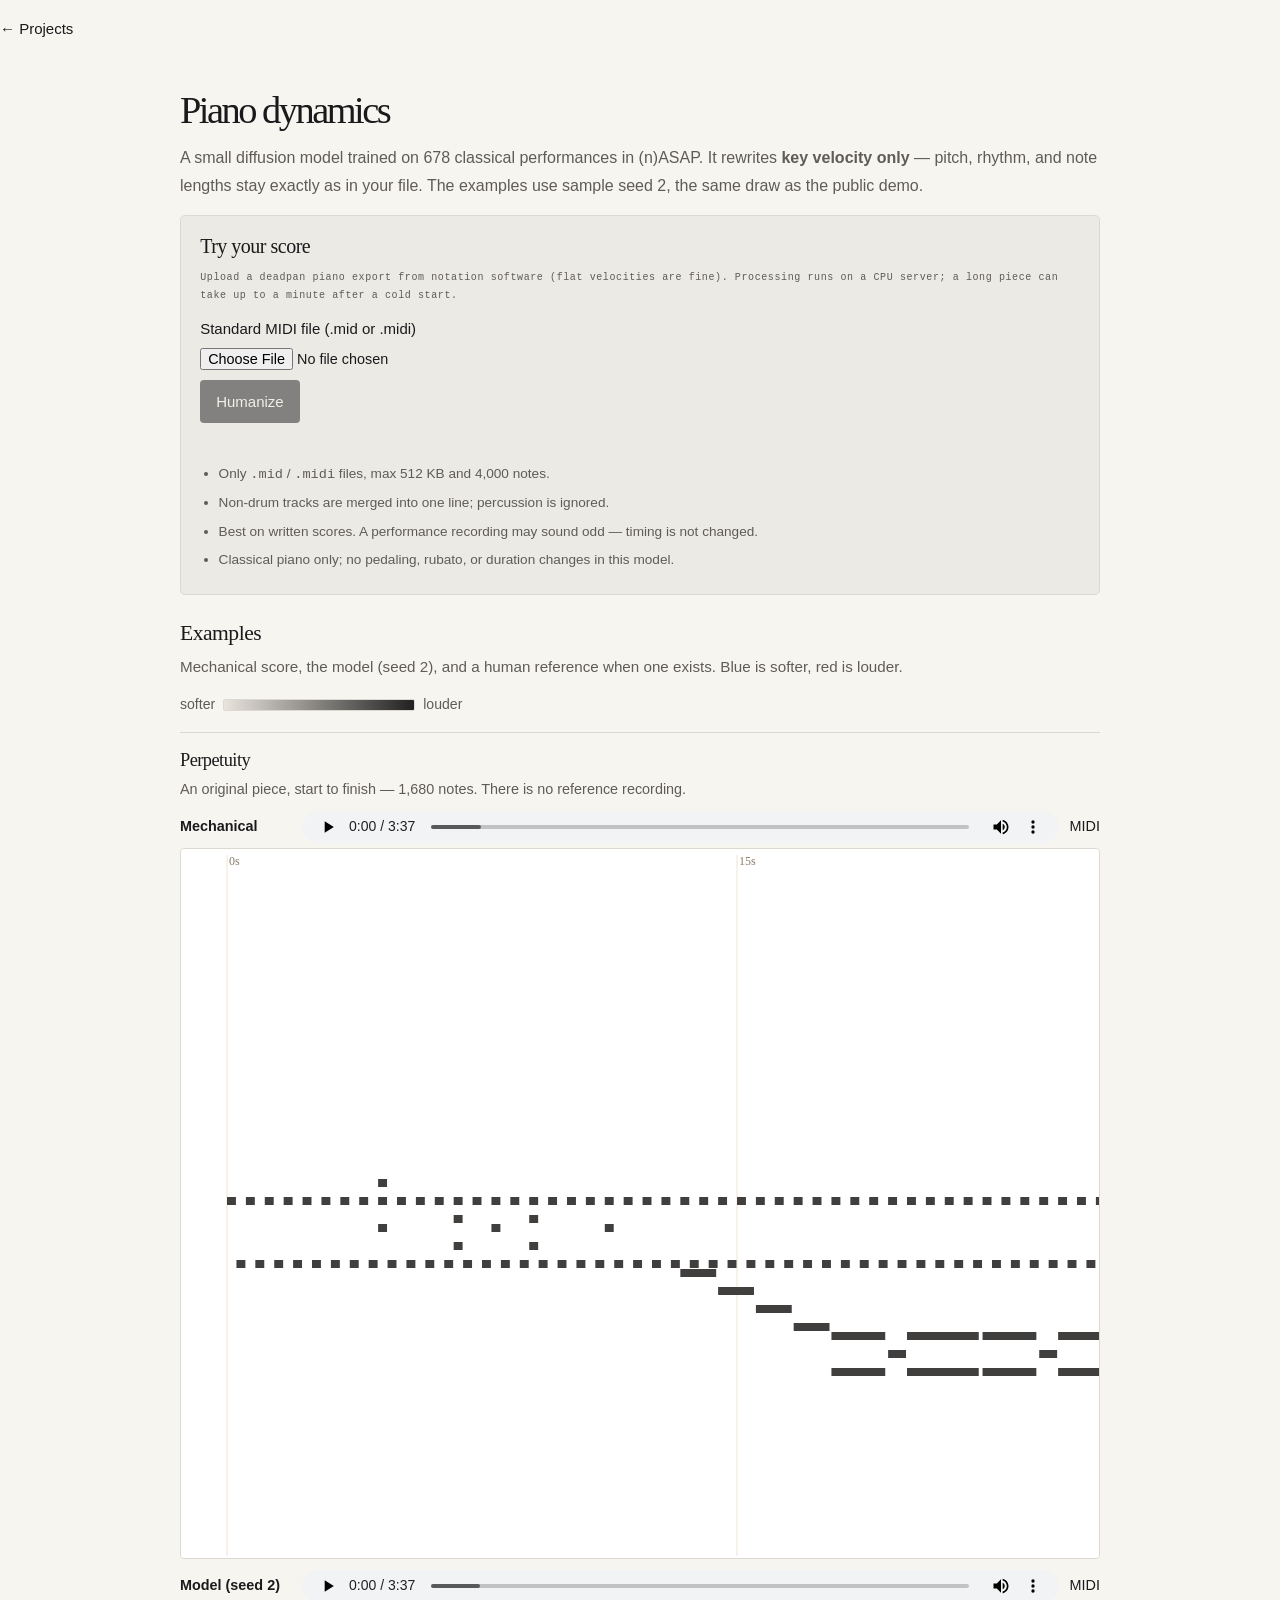
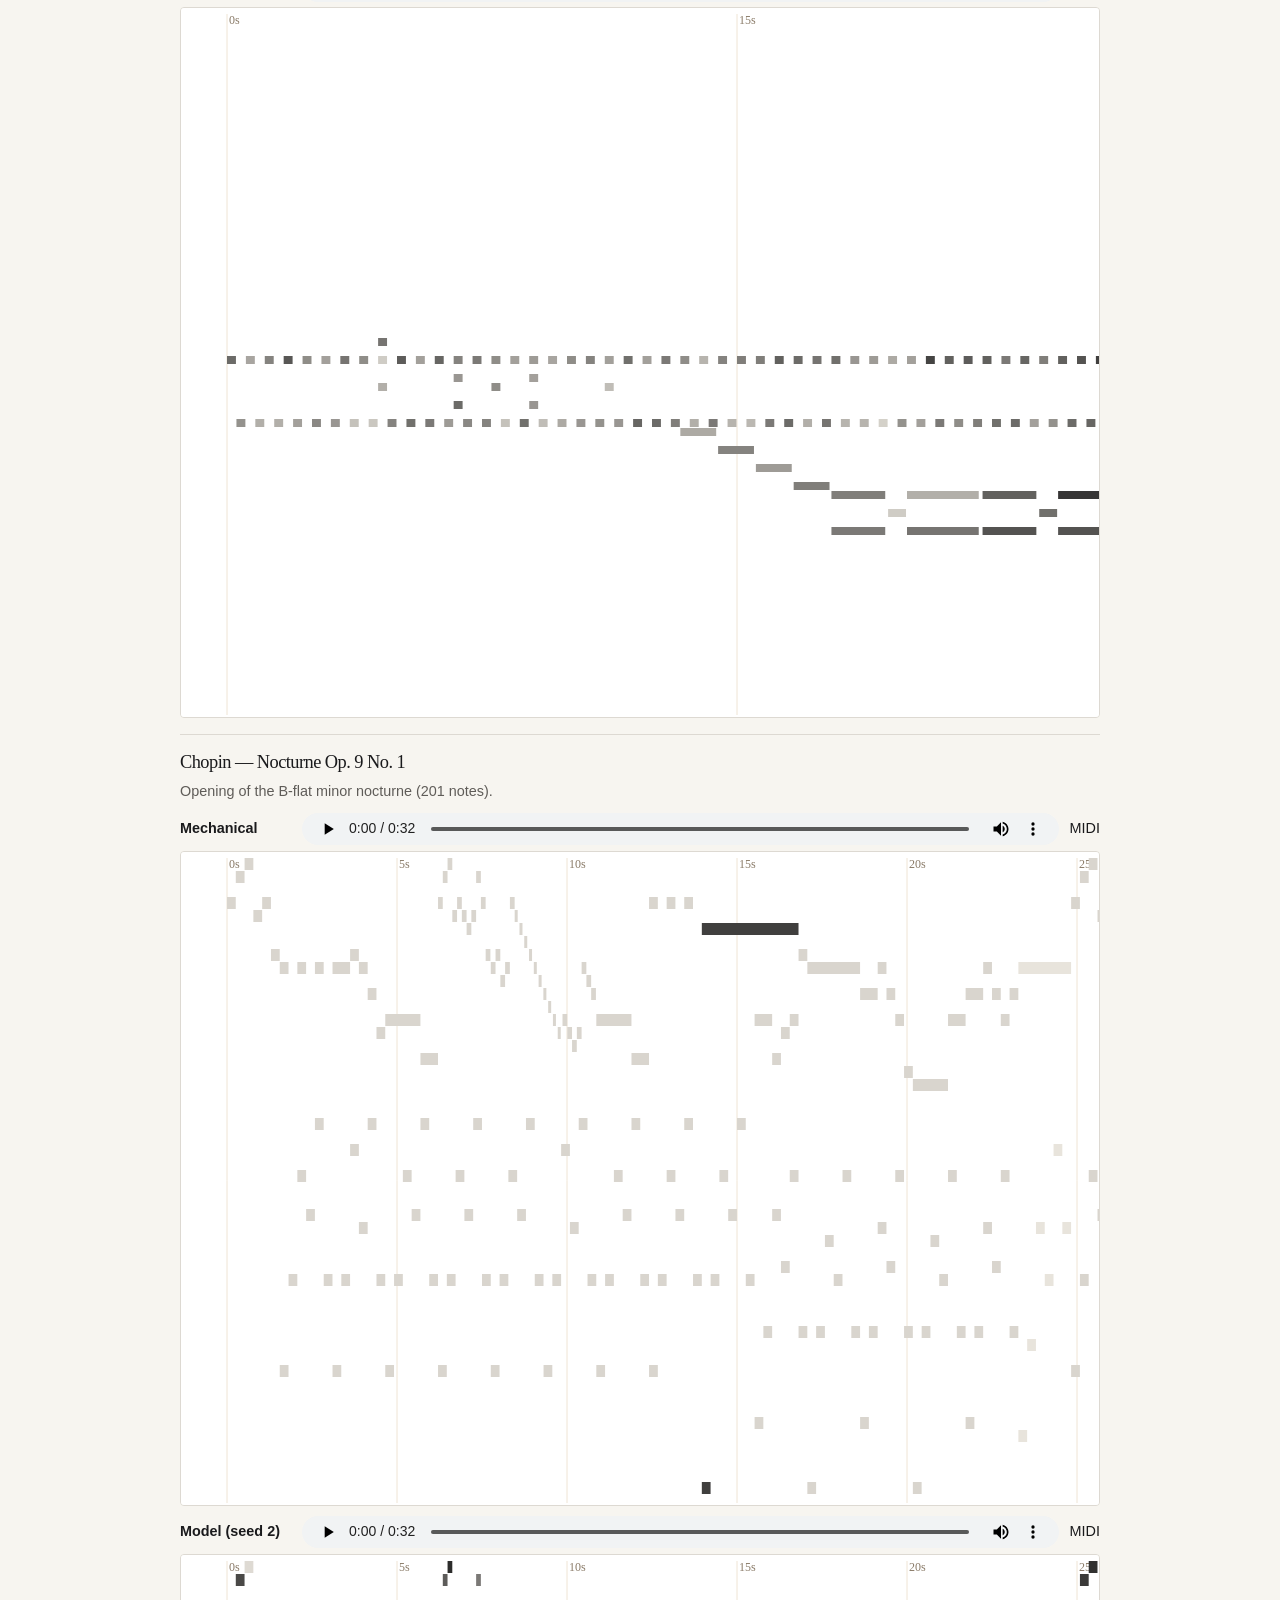
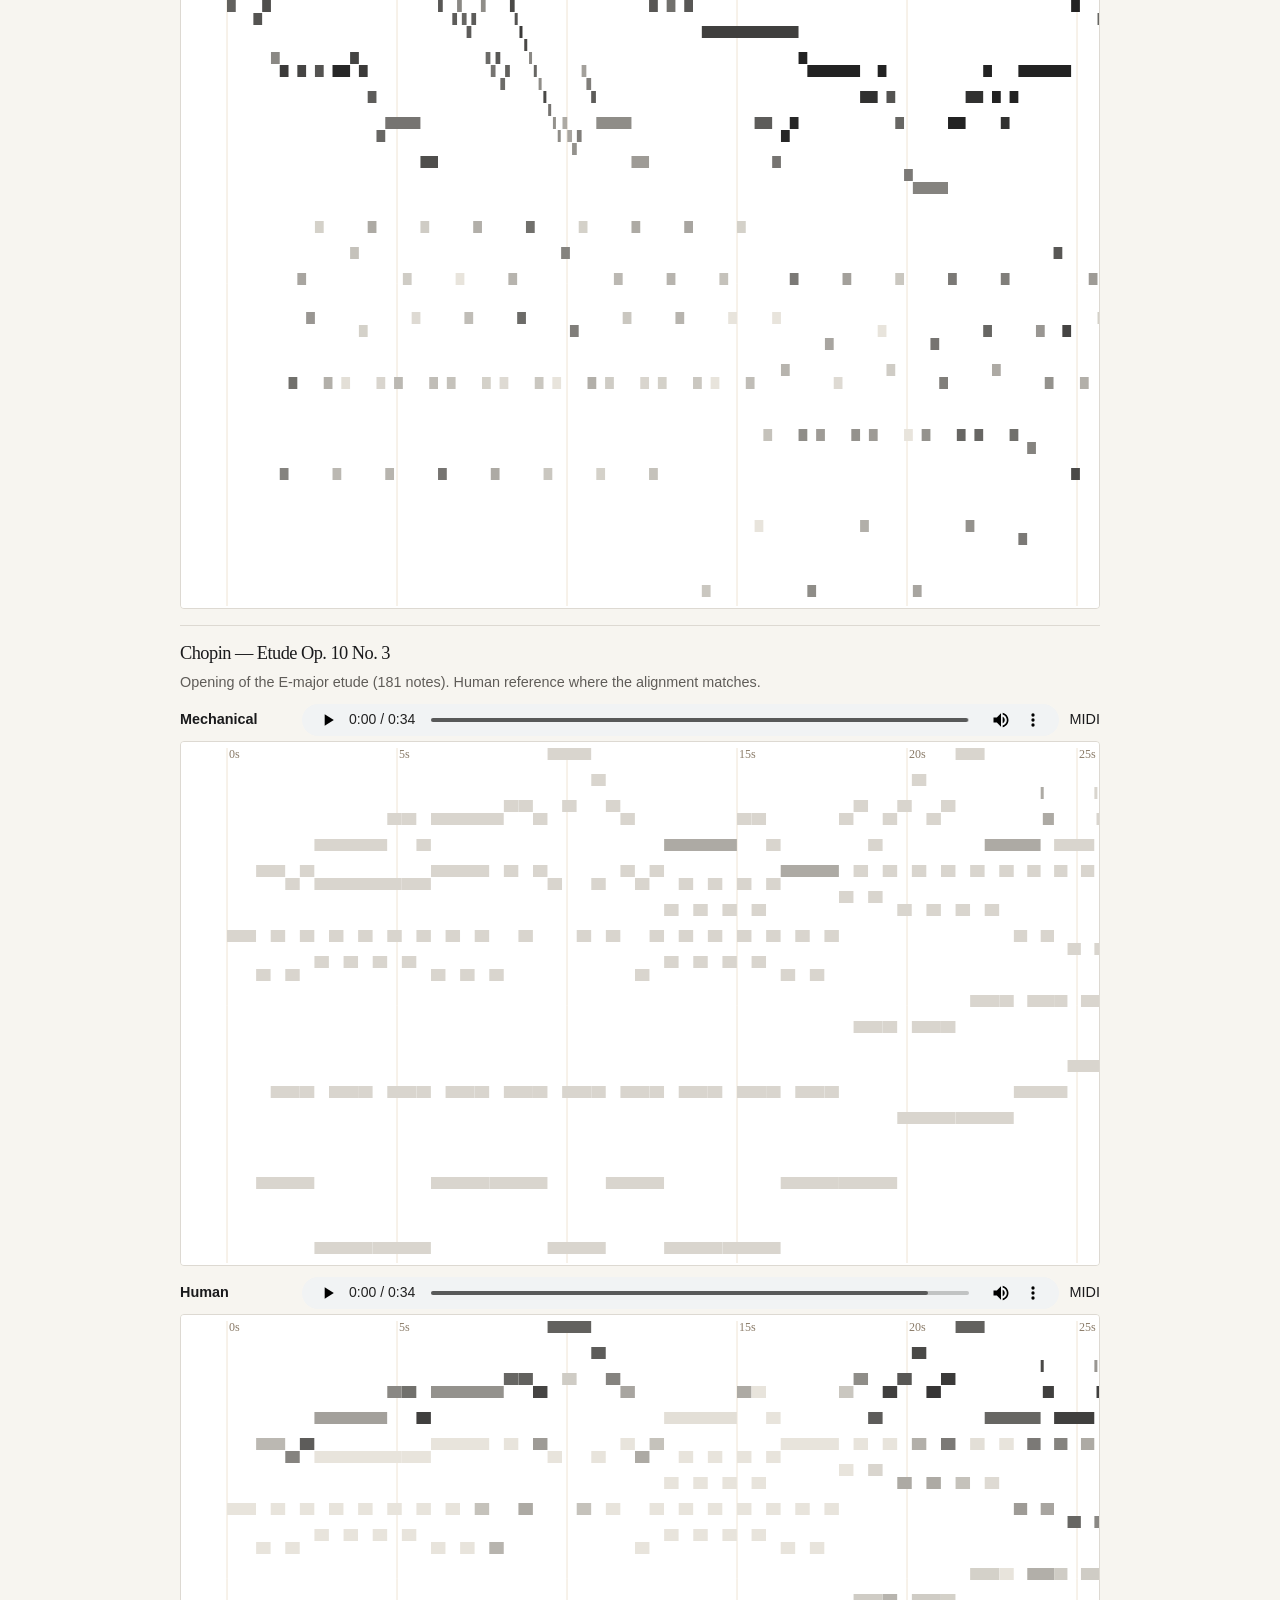
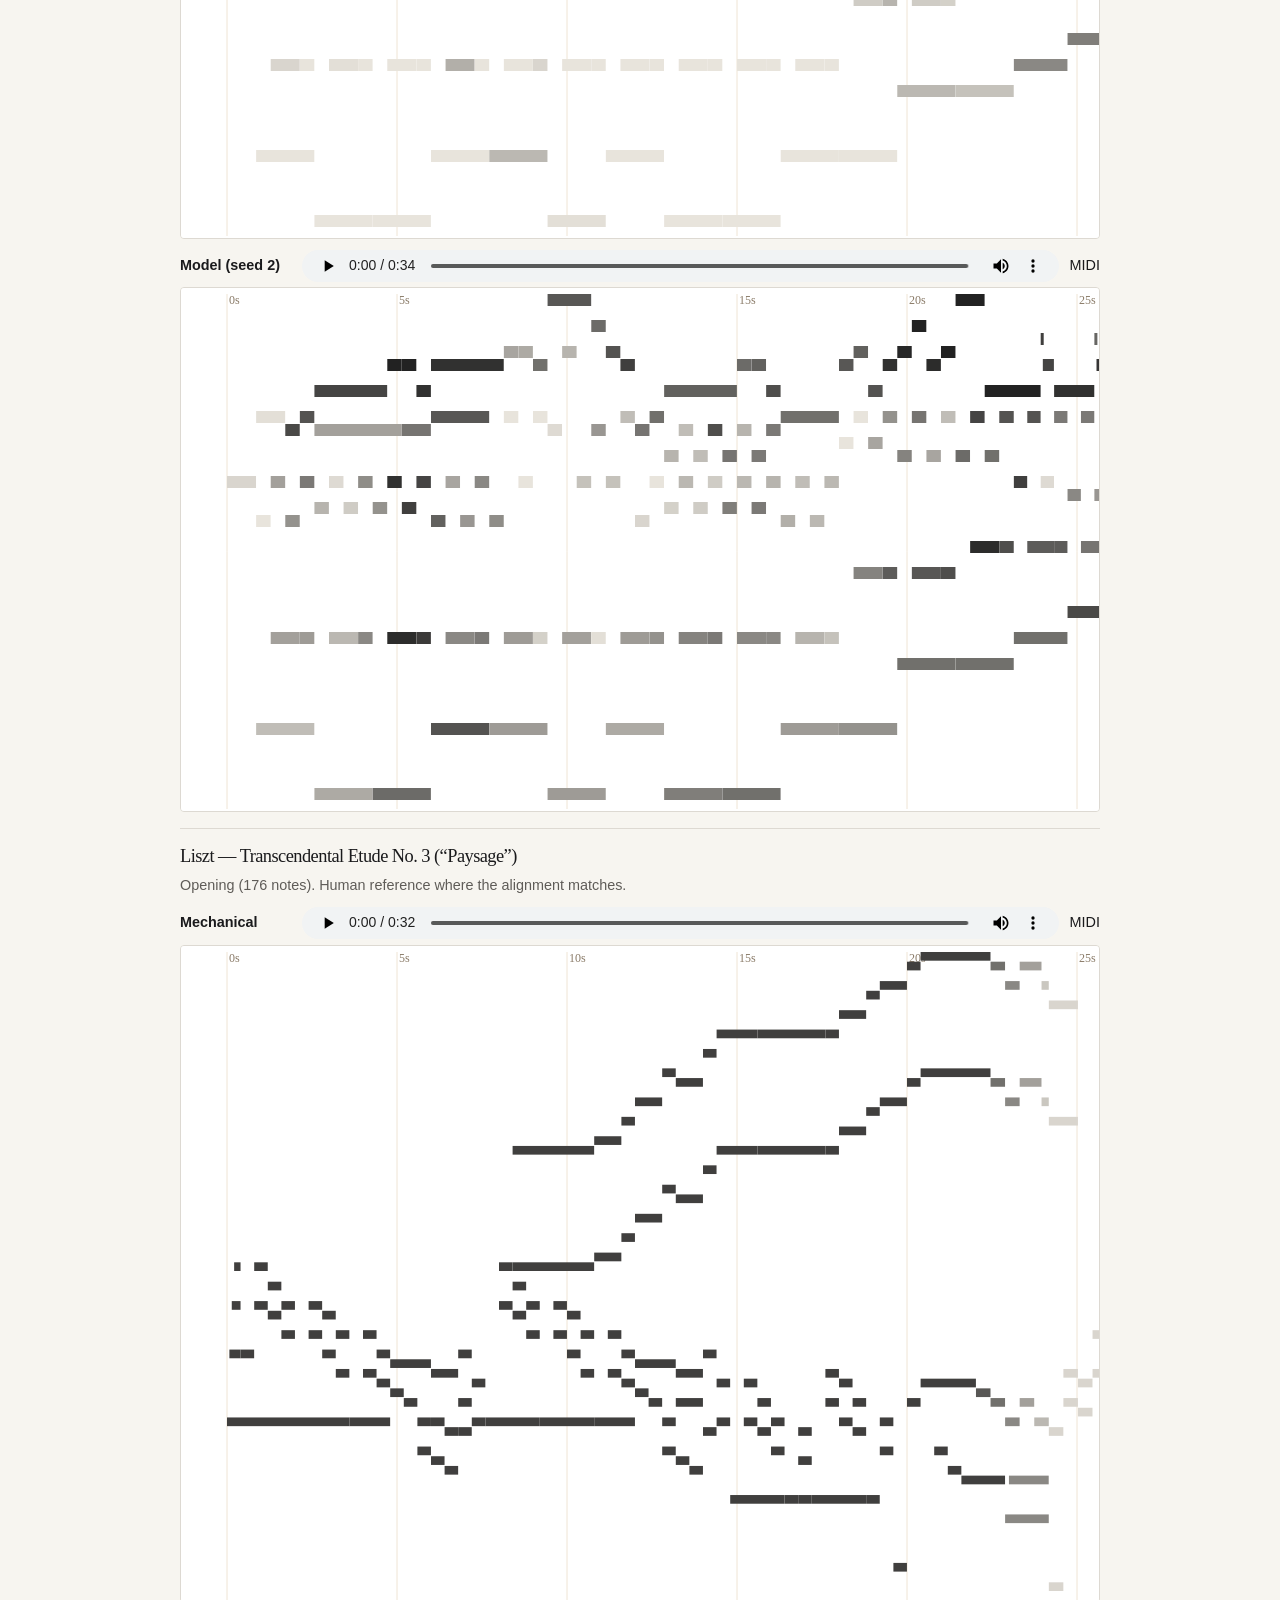
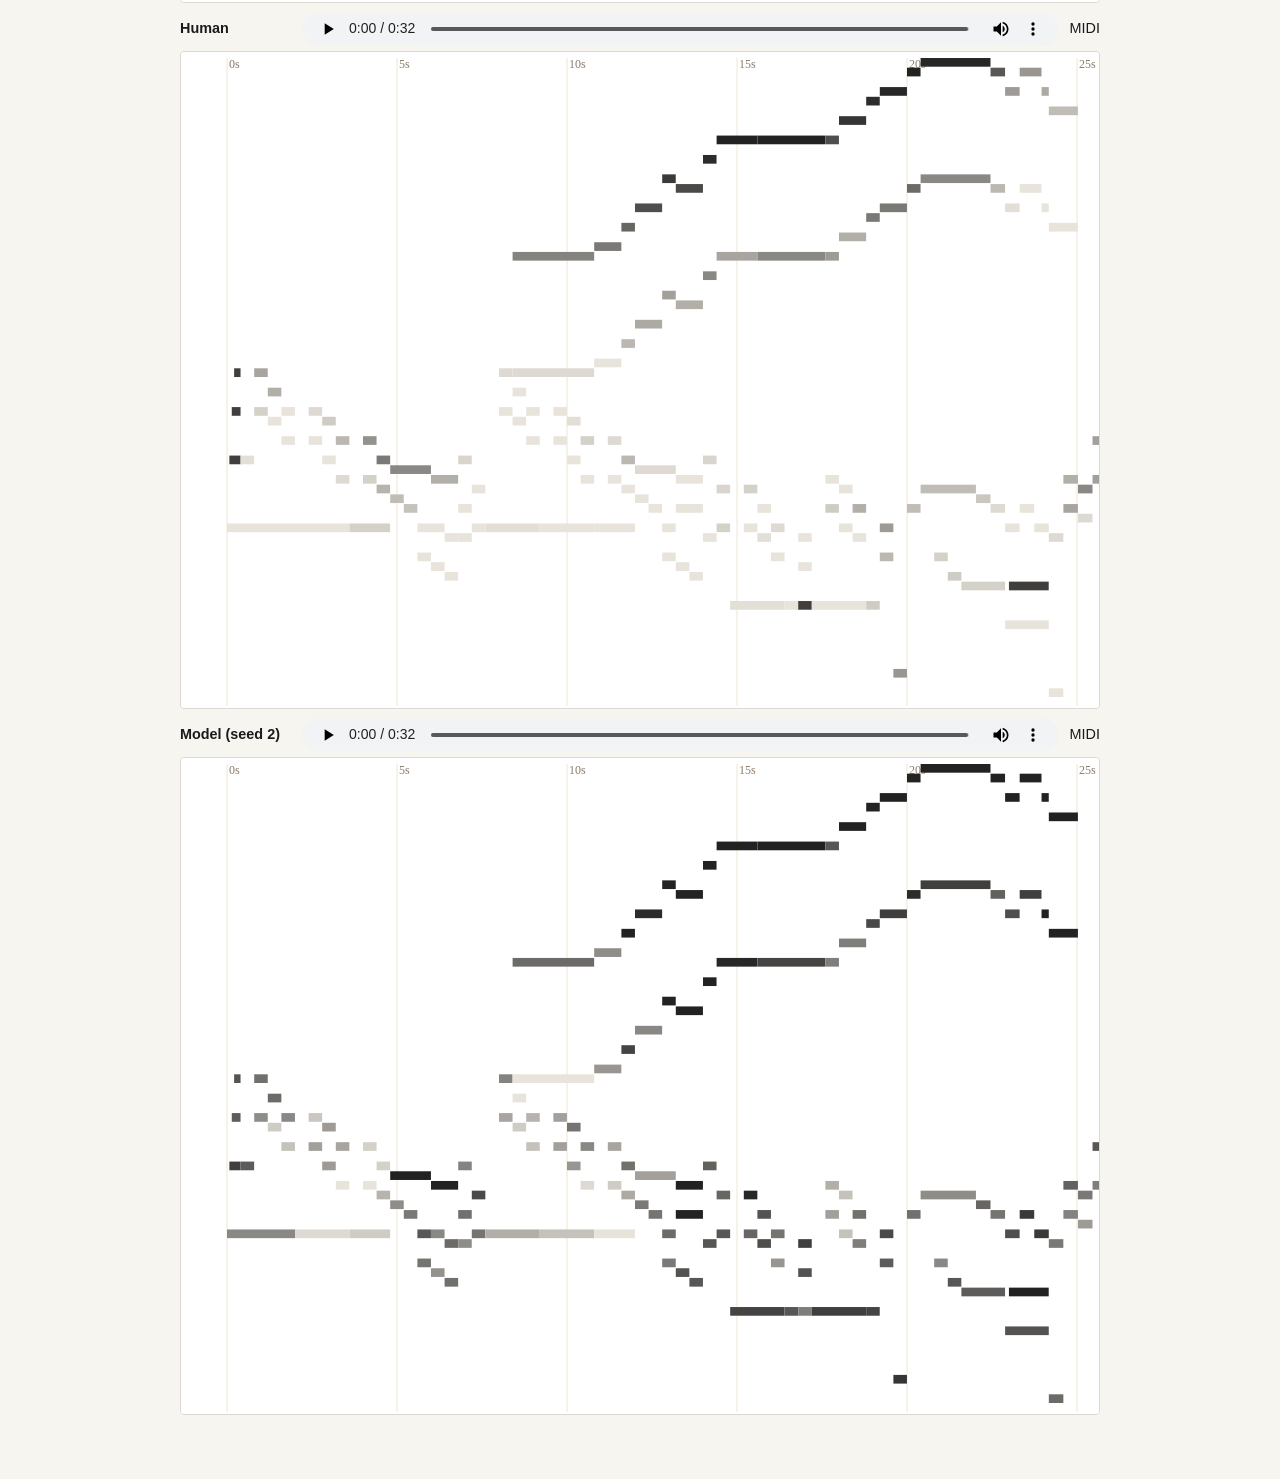
==== commit 550ff19b: "Refresh site styling and piano demo assets. Replace blue accents with charcoal palette; sync piano p" ====
--- a/piano/index.html
+++ b/piano/index.html
@@ -2,207 +2,232 @@
 <html lang="en">
 <head>
 <meta charset="utf-8">
-<title>Velocity humanization demo</title>
+<meta name="viewport" content="width=device-width, initial-scale=1">
+<title>Piano dynamics — Krishiv Singhal</title>
+<link rel="stylesheet" href="../style.css?v=20261024">
+<script src="config.js?v=20261024"></script>
+
 <style>
-body{font-family:Georgia,serif;margin:0 auto;padding:1rem 1.25rem 2rem;background:#f6f1e7;color:#1c1915}
-a{color:#6b3a1f}
-.back{margin:0 0 .35rem;font-size:.92rem}
-h1{font-weight:500;font-size:1.65rem;margin:0 0 .25rem}
-h2{font-weight:500;font-size:1.2rem;margin:0}
-.lead{line-height:1.4;max-width:44rem;margin:.15rem 0}
-section{margin:.7rem 0;padding:.65rem .8rem .4rem;background:#fffaf3;border:1px solid #e2d5c3}
-section p{margin:.2rem 0 .15rem;color:#4e463d;font-size:.94rem;line-height:1.35;max-width:44rem}
-.legend{display:flex;align-items:center;gap:.5rem;margin:.55rem 0 .15rem;font-size:.9rem}
-.legend canvas{width:14rem;height:.85rem;border:1px solid #e2d5c3;border-radius:2px}
-.lane{margin:.45rem 0 .7rem}
-.roll-wrap{position:relative;overflow-x:auto;width:100%;margin-top:.3rem;border:1px solid #e2d5c3;border-radius:4px;background:#fff}
-.playhead{position:absolute;top:0;bottom:0;left:0;width:1px;background:#1c1915;pointer-events:none;display:none}
-.meta{display:flex;gap:.7rem;align-items:center;flex-wrap:wrap}
-.meta .name{font-weight:600;min-width:6.2rem}
-.meta a{font-size:.85rem;margin-left:auto}
-audio{flex:1;min-width:14rem;height:2rem;margin:0}
-canvas.roll{background:#fff;cursor:crosshair;display:block}
-.lane.playing .roll-wrap{border-color:#6b3a1f}
-#tip{position:fixed;z-index:5;pointer-events:none;background:#1c1915;color:#f6f1e7;padding:.2rem .45rem;border-radius:3px;font:12px/1.3 Georgia,serif;display:none}
+.piano-page{max-width:920px;margin:0 auto;padding:2rem 0 3rem}
+.piano-page h1{font-family:Georgia,serif;font-size:2.4rem;font-weight:400;color:var(--accent,#1a1a1c);margin:0 0 .75rem}
+.piano-page .lead{color:var(--muted,#5f5c58);font-size:1rem;line-height:1.7;margin:0 0 1rem}
+.upload{background:var(--tint,#eceae4);border:1px solid var(--line,#ddd9d2);border-radius:5px;padding:1.1rem 1.2rem;margin:0 0 1.5rem}
+.upload h2{font-family:Georgia,serif;font-size:1.25rem;margin:0 0 .5rem;color:var(--ink,#1a1a1c)}
+.upload input[type=file]{display:block;margin:.35rem 0 .6rem;font-size:.9rem}
+.upload button{padding:.5rem 1rem;font:inherit;border:0;border-radius:4px;background:var(--accent,#1a1a1c);color:#f7f5f0;cursor:pointer}
+:root[data-theme=dark] .upload button{color:#1a1a1c}
+.upload button:disabled{opacity:.5;cursor:not-allowed}
+.status{font-size:.9rem;color:var(--muted,#5f5c58);min-height:1.25rem;margin-top:.45rem}
+.restrictions{font-size:.85rem;color:var(--muted,#5f5c58);margin:.75rem 0 0;padding-left:1.15rem}
+.restrictions li{margin:.25rem 0}
+.examples h2{font-family:Georgia,serif;font-size:1.35rem;margin:0 0 .35rem;color:var(--accent,#1a1a1c)}
+.examples>p{color:var(--muted,#5f5c58);font-size:.95rem;margin:0 0 .75rem}
+.legend{display:flex;align-items:center;gap:.5rem;margin:.4rem 0 .9rem;font-size:.88rem;color:var(--muted,#5f5c58)}
+.legend canvas{width:12rem;height:.75rem;border:1px solid var(--line,#d9dee5);border-radius:2px}
+.piece{border-top:1px solid var(--line,#d9dee5);padding:1rem 0 .35rem}
+.piece h3{font-family:Georgia,serif;font-size:1.15rem;margin:0 0 .25rem}
+.piece>p{font-size:.9rem;color:var(--muted,#5f5c58);margin:0 0 .5rem;max-width:40rem}
+.lane{margin:.45rem 0 .65rem}
+.meta{display:flex;gap:.65rem;align-items:center;flex-wrap:wrap;font-size:.9rem}
+.meta .name{min-width:7rem;font-weight:600}
+audio{flex:1;min-width:12rem;height:2rem}
+.roll-wrap{position:relative;overflow-x:auto;border:1px solid var(--line,#d9dee5);border-radius:4px;background:#fff;margin-top:.35rem}
+canvas.roll{display:block;background:#fff;cursor:crosshair}
+.playhead{position:absolute;top:0;bottom:0;width:1px;background:var(--ink,#202b38);display:none;pointer-events:none}
+#tip{position:fixed;z-index:20;pointer-events:none;background:var(--ink,#202b38);color:var(--paper,#fbf8f0);padding:.2rem .45rem;border-radius:3px;font:12px/1.3 Georgia,serif;display:none}
 </style>
 </head>
 <body>
 <p class="back"><a href="../projects.html">← Projects</a></p>
-<h1>Velocity humanization</h1>
-<p class="lead">Perpetuity is an original composition, played from the first note to the last. The other pieces open from the first bar: Chopin’s Nocturne Op. 9 No. 1, Chopin’s Etude Op. 10 No. 3, and Liszt’s “Paysage.” A recorded pianist is included where one lines up with the score. Blue is softer and red is louder.</p>
+
+<div class="piano-page">
+<h1>Piano dynamics</h1>
+<p class="lead">A small diffusion model trained on 678 classical performances in (n)ASAP. It rewrites <strong>key velocity only</strong> — pitch, rhythm, and note lengths stay exactly as in your file. The examples use sample seed 2, the same draw as the public demo.</p>
+
+<div class="upload">
+<h2>Try your score</h2>
+<p class="quiet">Upload a deadpan piano export from notation software (flat velocities are fine). Processing runs on a CPU server; a long piece can take up to a minute after a cold start.</p>
+<label for="midi">Standard MIDI file (.mid or .midi)</label>
+<input id="midi" type="file" accept=".mid,.midi,audio/midi,audio/x-midi">
+<button id="run" type="button" disabled>Humanize</button>
+<div class="status" id="status" aria-live="polite"></div>
+<ul class="restrictions">
+<li>Only <code>.mid</code> / <code>.midi</code> files, max 512&nbsp;KB and 4,000 notes.</li>
+<li>Non-drum tracks are merged into one line; percussion is ignored.</li>
+<li>Best on written scores. A performance recording may sound odd — timing is not changed.</li>
+<li>Classical piano only; no pedaling, rubato, or duration changes in this model.</li>
+</ul>
+</div>
+
+<div class="examples">
+<h2>Examples</h2>
+<p>Mechanical score, the model (seed&nbsp;2), and a human reference when one exists. Blue is softer, red is louder.</p>
 <div class="legend"><span>softer</span><canvas id="legend" width="320" height="18"></canvas><span>louder</span></div>
 <div id="pieces"></div>
+</div>
+</div>
 <div id="tip"></div>
 <script>
-const PIECES = [{"title":"Perpetuity","blurb":"An original composition. The whole piece: 1,680 notes, about three and a half minutes. There is no recorded performance.","lanes":[{"label":"Mechanical","mid":"perpetuity/score_mechanical.mid","wav":"perpetuity/score_mechanical.mp3","notes":[[67,0.0,0.2627,80],[60,0.2778,0.2627,80],[67,0.5556,0.2627,80],[60,0.8333,0.2627,80],[67,1.1111,0.2627,80],[60,1.3889,0.2627,80],[67,1.6667,0.2627,80],[60,1.9444,0.2627,80],[67,2.2222,0.2627,80],[60,2.5,0.2627,80],[67,2.7778,0.2627,80],[60,3.0556,0.2627,80],[67,3.3333,0.2627,80],[60,3.6111,0.2627,80],[67,3.8889,0.2627,80],[60,4.1667,0.2627,80],[64,4.4444,0.2627,80],[67,4.4444,0.2627,80],[69,4.4444,0.2627,80],[60,4.7222,0.2627,80],[67,5.0,0.2627,80],[60,5.2778,0.2627,80],[67,5.5556,0.2627,80],[60,5.8333,0.2627,80],[67,6.1111,0.2627,80],[60,6.3889,0.2627,80],[62,6.6667,0.2627,80],[65,6.6667,0.2627,80],[67,6.6667,0.2627,80],[60,6.9444,0.2627,80],[67,7.2222,0.2627,80],[60,7.5,0.2627,80],[64,7.7778,0.2627,80],[67,7.7778,0.2627,80],[60,8.0556,0.2627,80],[67,8.3333,0.2627,80],[60,8.6111,0.2627,80],[62,8.8889,0.2627,80],[65,8.8889,0.2627,80],[67,8.8889,0.2627,80],[60,9.1667,0.2627,80],[67,9.4445,0.2627,80],[60,9.7222,0.2627,80],[67,10.0,0.2627,80],[60,10.2778,0.2627,80],[67,10.5556,0.2627,80],[60,10.8333,0.2627,80],[64,11.1111,0.2627,80],[67,11.1111,0.2627,80],[60,11.3889,0.2627,80],[67,11.6667,0.2627,80],[60,11.9445,0.2627,80],[67,12.2222,0.2627,80],[60,12.5,0.2627,80],[67,12.7778,0.2627,80],[60,13.0556,0.2627,80],[59,13.3333,1.0544,80],[67,13.3333,0.2627,80],[60,13.6111,0.2627,80],[67,13.8889,0.2627,80],[60,14.1667,0.2627,80],[57,14.4445,1.0544,80],[67,14.4445,0.2627,80],[60,14.7222,0.2627,80],[67,15.0,0.2627,80],[60,15.2778,0.2627,80],[55,15.5556,1.0544,80],[67,15.5556,0.2627,80],[60,15.8333,0.2627,80],[67,16.1111,0.2627,80],[60,16.3889,0.2627,80],[53,16.6667,1.0544,80],[67,16.6667,0.2627,80],[60,16.9445,0.2627,80],[67,17.2222,0.2627,80],[60,17.5,0.2627,80],[48,17.7778,1.5822,80],[52,17.7778,1.5822,80],[67,17.7778,0.2627,80],[60,18.0556,0.2627,80],[67,18.3333,0.2627,80],[60,18.6111,0.2627,80],[67,18.8889,0.2627,80],[60,19.1667,0.2627,80],[50,19.4445,0.5266,80],[67,19.4445,0.2627,80],[60,19.7222,0.2627,80],[48,20.0,2.11,80],[52,20.0,2.11,80],[67,20.0,0.2627,80],[60,20.2778,0.2627,80],[67,20.5556,0.2627,80],[60,20.8333,0.2627,80],[67,21.1111,0.2627,80],[60,21.3889,0.2627,80],[67,21.6667,0.2627,80],[60,21.9445,0.2627,80],[48,22.2222,1.5822,80],[52,22.2222,1.5822,80],[67,22.2222,0.2627,80],[60,22.5,0.2627,80],[67,22.7778,0.2627,80],[60,23.0556,0.2627,80],[67,23.3334,0.2627,80],[60,23.6111,0.2627,80],[50,23.8889,0.5266,80],[67,23.8889,0.2627,80],[60,24.1667,0.2627,80],[48,24.4445,1.5822,80],[52,24.4445,1.5822,80],[67,24.4445,0.2627,80],[60,24.7222,0.2627,80],[67,25.0,0.2627,80],[60,25.2778,0.2627,80],[67,25.5556,0.2627,80],[69,25.8334,0.2627,80],[71,26.1111,0.5266,80],[36,26.6667,1.5822,80],[48,26.6667,1.5822,80],[72,26.6667,0.2627,80],[60,26.9445,0.2627,80],[72,27.2222,0.2627,80],[60,27.5,0.2627,80],[72,27.7778,0.2627,80],[60,28.0556,0.2627,80],[36,28.3334,0.5266,80],[48,28.3334,0.5266,80],[72,28.3334,0.2627,80],[60,28.6111,0.2627,80],[33,28.8889,1.5822,80],[45,28.8889,1.5822,80],[72,28.8889,0.2627,80],[60,29.1667,0.2627,80],[72,29.4445,0.2627,80],[60,29.7222,0.2627,80],[72,30.0,0.2627,80],[60,30.2778,0.2627,80],[33,30.5556,0.5266,80],[45,30.5556,0.5266,80],[72,30.5556,0.2627,80],[71,30.8334,0.2627,80],[29,31.1111,1.5822,80],[41,31.1111,1.5822,80],[72,31.1111,0.2627,80],[60,31.3889,0.2627,80],[72,31.6667,0.2627,80],[60,31.9445,0.2627,80],[72,32.2222,0.2627,80],[60,32.5,0.2627,80],[29,32.7778,0.5266,80],[41,32.7778,0.5266,80],[72,32.7778,0.2627,80],[60,33.0556,0.2627,80],[31,33.3334,1.3183,80],[43,33.3334,1.0544,80],[71,33.3334,0.2627,80],[71,33.6111,0.2627,80],[71,33.8889,0.2627,80],[71,34.1667,0.2627,80],[43,34.4445,0.2627,80],[71,34.4445,0.2627,80],[31,34.7223,0.2627,80],[43,34.7223,0.2627,80],[71,34.7223,0.2627,80],[31,35.0,0.5266,80],[43,35.0,0.5266,80],[71,35.0,0.2627,80],[72,35.2778,0.2627,80],[33,35.5556,1.5822,80],[45,35.5556,1.5822,80],[72,35.5556,0.2627,80],[60,35.8334,0.2627,80],[72,36.1111,0.2627,80],[60,36.3889,0.2627,80],[72,36.6667,0.2627,80],[60,36.9445,0.2627,80],[33,37.2223,0.5266,80],[45,37.2223,0.5266,80],[72,37.2223,0.2627,80],[60,37.5,0.2627,80],[29,37.7778,1.5822,80],[41,37.7778,1.5822,80],[72,37.7778,0.2627,80],[60,38.0556,0.2627,80],[72,38.3334,0.2627,80],[60,38.6111,0.2627,80],[72,38.8889,0.2627,80],[60,39.1667,0.2627,80],[29,39.4445,0.5266,80],[41,39.4445,0.5266,80],[72,39.4445,0.2627,80],[71,39.7223,0.2627,80],[36,40.0,1.5822,80],[48,40.0,1.5822,80],[72,40.0,0.2627,80],[60,40.2778,0.2627,80],[72,40.5556,0.2627,80],[60,40.8334,0.2627,80],[72,41.1111,0.2627,80],[60,41.3889,0.2627,80],[36,41.6667,0.5266,80],[48,41.6667,0.5266,80],[72,41.6667,0.2627,80],[60,41.9445,0.2627,80],[31,42.2223,1.0544,80],[43,42.2223,1.0544,80],[71,42.2223,0.2627,80],[71,42.5,0.2627,80],[71,42.7778,0.2627,80],[71,43.0556,0.2627,80],[71,43.3334,0.2627,80],[69,43.6111,0.2627,80],[72,43.6111,0.2627,80],[67,43.8889,0.2627,80],[74,43.8889,0.2627,80],[65,44.1667,0.2627,80],[76,44.1667,0.2627,80],[64,44.4445,0.2627,80],[77,44.4445,0.2627,80],[62,44.7223,0.2627,80],[79,44.7223,0.2627,80],[60,45.0,0.2627,80],[81,45.0,0.2627,80],[59,45.2778,0.2627,80],[83,45.2778,0.2627,80],[57,45.5556,0.2627,80],[84,45.5556,0.2627,80],[55,45.8334,0.2627,80],[86,45.8334,0.2627,80],[53,46.1111,0.2627,80],[88,46.1111,0.2627,80],[52,46.3889,0.2627,80],[89,46.3889,0.2627,80],[50,46.6667,0.2627,80],[91,46.6667,0.2627,80],[48,46.9445,0.2627,80],[93,46.9445,0.2627,80],[50,47.2223,1.5822,80],[55,47.2223,1.5822,80],[59,47.2223,1.5822,80],[95,47.2223,0.5266,80],[33,48.8889,0.5266,80],[45,48.8889,0.5266,80],[64,48.8889,0.2627,80],[69,48.8889,0.2627,80],[72,48.8889,0.2627,80],[64,49.1667,0.2627,80],[69,49.1667,0.2627,80],[72,49.1667,0.2627,80],[33,49.4445,0.2627,80],[45,49.4445,0.2627,80],[33,49.7223,0.2627,80],[45,49.7223,0.2627,80],[33,50.0,0.5266,80],[45,50.0,0.5266,80],[69,50.0,0.2627,80],[72,50.0,0.2627,80],[76,50.0,0.2627,80],[69,50.2778,0.2627,80],[72,50.2778,0.2627,80],[76,50.2778,0.2627,80],[33,50.5556,0.2627,80],[45,50.5556,0.2627,80],[33,50.8334,0.2627,80],[45,50.8334,0.2627,80],[33,51.1112,0.5266,80],[45,51.1112,0.5266,80],[72,51.1112,0.2627,80],[76,51.1112,0.2627,80],[81,51.1112,0.2627,80],[72,51.3889,0.2627,80],[76,51.3889,0.2627,80],[81,51.3889,0.2627,80],[33,51.6667,0.2627,80],[45,51.6667,0.2627,80],[33,51.9445,0.2627,80],[45,51.9445,0.2627,80],[33,52.2223,0.5266,80],[45,52.2223,0.5266,80],[76,52.2223,0.5266,80],[81,52.2223,0.5266,80],[84,52.2223,0.5266,80],[33,52.7778,0.5266,80],[45,52.7778,0.5266,80],[29,53.3334,0.5266,80],[41,53.3334,0.5266,80],[65,53.3334,0.2627,80],[69,53.3334,0.2627,80],[72,53.3334,0.2627,80],[65,53.6112,0.2627,80],[69,53.6112,0.2627,80],[72,53.6112,0.2627,80],[29,53.8889,0.2627,80],[41,53.8889,0.2627,80],[29,54.1667,0.2627,80],[41,54.1667,0.2627,80],[29,54.4445,0.5266,80],[41,54.4445,0.5266,80],[69,54.4445,0.2627,80],[72,54.4445,0.2627,80],[77,54.4445,0.2627,80],[69,54.7223,0.2627,80],[72,54.7223,0.2627,80],[77,54.7223,0.2627,80],[29,55.0,0.2627,80],[41,55.0,0.2627,80],[29,55.2778,0.2627,80],[41,55.2778,0.2627,80],[29,55.5556,0.5266,80],[41,55.5556,0.5266,80],[72,55.5556,0.2627,80],[77,55.5556,0.2627,80],[81,55.5556,0.2627,80],[72,55.8334,0.2627,80],[77,55.8334,0.2627,80],[81,55.8334,0.2627,80],[29,56.1112,0.2627,80],[41,56.1112,0.2627,80],[29,56.3889,0.2627,80],[41,56.3889,0.2627,80],[29,56.6667,0.5266,80],[41,56.6667,0.5266,80],[77,56.6667,0.5266,80],[81,56.6667,0.5266,80],[84,56.6667,0.5266,80],[29,57.2223,0.5266,80],[41,57.2223,0.5266,80],[36,57.7778,0.5266,80],[48,57.7778,0.5266,80],[64,57.7778,0.2627,80],[67,57.7778,0.2627,80],[72,57.7778,0.2627,80],[64,58.0556,0.2627,80],[67,58.0556,0.2627,80],[72,58.0556,0.2627,80],[36,58.3334,0.2627,80],[48,58.3334,0.2627,80],[36,58.6112,0.2627,80],[48,58.6112,0.2627,80],[36,58.8889,0.5266,80],[48,58.8889,0.5266,80],[67,58.8889,0.2627,80],[72,58.8889,0.2627,80],[76,58.8889,0.2627,80],[67,59.1667,0.2627,80],[72,59.1667,0.2627,80],[76,59.1667,0.2627,80],[36,59.4445,0.2627,80],[48,59.4445,0.2627,80],[36,59.7223,0.2627,80],[48,59.7223,0.2627,80],[36,60.0,0.5266,80],[48,60.0,0.5266,80],[72,60.0,0.2627,80],[76,60.0,0.2627,80],[79,60.0,0.2627,80],[72,60.2778,0.2627,80],[76,60.2778,0.2627,80],[79,60.2778,0.2627,80],[36,60.5556,0.2627,80],[48,60.5556,0.2627,80],[36,60.8334,0.2627,80],[48,60.8334,0.2627,80],[36,61.1112,0.5266,80],[48,61.1112,0.5266,80],[76,61.1112,0.5266,80],[79,61.1112,0.5266,80],[84,61.1112,0.5266,80],[36,61.6667,0.5266,80],[48,61.6667,0.5266,80],[31,62.2223,0.5266,80],[43,62.2223,0.5266,80],[62,62.2223,0.2627,80],[67,62.2223,0.2627,80],[71,62.2223,0.2627,80],[62,62.5001,0.2627,80],[67,62.5001,0.2627,80],[71,62.5001,0.2627,80],[31,62.7778,0.5266,80],[43,62.7778,0.5266,80],[31,63.3334,0.5266,80],[43,63.3334,0.5266,80],[74,63.3334,0.2627,80],[86,63.3334,0.2627,80],[74,63.6112,0.2627,80],[86,63.6112,0.2627,80],[31,63.8889,0.5266,80],[43,63.8889,0.5266,80],[31,64.4445,0.5266,80],[43,64.4445,0.5266,80],[71,64.4445,0.2627,80],[83,64.4445,0.2627,80],[71,64.7223,0.2627,80],[83,64.7223,0.2627,80],[31,65.0001,0.2627,80],[43,65.0001,0.2627,80],[31,65.2778,0.2627,80],[43,65.2778,0.2627,80],[31,65.5556,0.5266,80],[43,65.5556,0.5266,80],[67,65.5556,0.5266,80],[79,65.5556,0.5266,80],[31,66.1112,0.5266,80],[43,66.1112,0.5266,80],[33,66.6667,0.5266,80],[45,66.6667,0.5266,80],[76,66.6667,0.2627,80],[81,66.6667,0.2627,80],[84,66.6667,0.2627,80],[76,66.9445,0.2627,80],[81,66.9445,0.2627,80],[84,66.9445,0.2627,80],[33,67.2223,0.2627,80],[45,67.2223,0.2627,80],[33,67.5001,0.2627,80],[45,67.5001,0.2627,80],[33,67.7778,0.5266,80],[45,67.7778,0.5266,80],[81,67.7778,0.2627,80],[84,67.7778,0.2627,80],[88,67.7778,0.2627,80],[81,68.0556,0.2627,80],[84,68.0556,0.2627,80],[88,68.0556,0.2627,80],[33,68.3334,0.2627,80],[45,68.3334,0.2627,80],[33,68.6112,0.2627,80],[45,68.6112,0.2627,80],[33,68.8889,0.5266,80],[45,68.8889,0.5266,80],[84,68.8889,0.2627,80],[88,68.8889,0.2627,80],[93,68.8889,0.2627,80],[84,69.1667,0.2627,80],[88,69.1667,0.2627,80],[93,69.1667,0.2627,80],[33,69.4445,0.2627,80],[45,69.4445,0.2627,80],[33,69.7223,0.2627,80],[45,69.7223,0.2627,80],[33,70.0001,0.5266,80],[45,70.0001,0.5266,80],[88,70.0001,0.5266,80],[93,70.0001,0.5266,80],[96,70.0001,0.5266,80],[33,70.5556,0.5266,80],[45,70.5556,0.5266,80],[29,71.1112,0.5266,80],[41,71.1112,0.5266,80],[77,71.1112,0.2627,80],[81,71.1112,0.2627,80],[84,71.1112,0.2627,80],[77,71.3889,0.2627,80],[81,71.3889,0.2627,80],[84,71.3889,0.2627,80],[29,71.6667,0.2627,80],[41,71.6667,0.2627,80],[29,71.9445,0.2627,80],[41,71.9445,0.2627,80],[29,72.2223,0.5266,80],[41,72.2223,0.5266,80],[81,72.2223,0.2627,80],[84,72.2223,0.2627,80],[89,72.2223,0.2627,80],[81,72.5001,0.2627,80],[84,72.5001,0.2627,80],[89,72.5001,0.2627,80],[29,72.7778,0.2627,80],[41,72.7778,0.2627,80],[29,73.0556,0.2627,80],[41,73.0556,0.2627,80],[29,73.3334,0.5266,80],[41,73.3334,0.5266,80],[84,73.3334,0.2627,80],[89,73.3334,0.2627,80],[93,73.3334,0.2627,80],[84,73.6112,0.2627,80],[89,73.6112,0.2627,80],[93,73.6112,0.2627,80],[29,73.8889,0.2627,80],[41,73.8889,0.2627,80],[29,74.1667,0.2627,80],[41,74.1667,0.2627,80],[29,74.4445,0.5266,80],[41,74.4445,0.5266,80],[89,74.4445,0.5266,80],[93,74.4445,0.5266,80],[96,74.4445,0.5266,80],[29,75.0001,0.5266,80],[41,75.0001,0.5266,80],[36,75.5556,0.5266,80],[48,75.5556,0.5266,80],[76,75.5556,0.2627,80],[79,75.5556,0.2627,80],[84,75.5556,0.2627,80],[76,75.8334,0.2627,80],[79,75.8334,0.2627,80],[84,75.8334,0.2627,80],[36,76.1112,0.2627,80],[48,76.1112,0.2627,80],[36,76.3889,0.2627,80],[48,76.3889,0.2627,80],[36,76.6667,0.5266,80],[48,76.6667,0.5266,80],[79,76.6667,0.2627,80],[84,76.6667,0.2627,80],[88,76.6667,0.2627,80],[79,76.9445,0.2627,80],[84,76.9445,0.2627,80],[88,76.9445,0.2627,80],[36,77.2223,0.2627,80],[48,77.2223,0.2627,80],[36,77.5001,0.2627,80],[48,77.5001,0.2627,80],[36,77.7778,0.5266,80],[48,77.7778,0.5266,80],[84,77.7778,0.2627,80],[88,77.7778,0.2627,80],[91,77.7778,0.2627,80],[84,78.0556,0.2627,80],[88,78.0556,0.2627,80],[91,78.0556,0.2627,80],[36,78.3334,0.2627,80],[48,78.3334,0.2627,80],[36,78.6112,0.2627,80],[48,78.6112,0.2627,80],[36,78.889,0.5266,80],[48,78.889,0.5266,80],[88,78.889,0.5266,80],[91,78.889,0.5266,80],[96,78.889,0.5266,80],[36,79.4445,0.5266,80],[48,79.4445,0.5266,80],[31,80.0001,0.5266,80],[43,80.0001,0.5266,80],[74,80.0001,0.2627,80],[79,80.0001,0.2627,80],[83,80.0001,0.2627,80],[74,80.2778,0.2627,80],[79,80.2778,0.2627,80],[83,80.2778,0.2627,80],[31,80.5556,0.2627,80],[43,80.5556,0.2627,80],[31,80.8334,0.2627,80],[43,80.8334,0.2627,80],[31,81.1112,0.5266,80],[43,81.1112,0.5266,80],[86,81.1112,0.2627,80],[98,81.1112,0.2627,80],[86,81.389,0.2627,80],[98,81.389,0.2627,80],[31,81.6667,0.2627,80],[43,81.6667,0.2627,80],[31,81.9445,0.2627,80],[43,81.9445,0.2627,80],[31,82.2223,0.5266,80],[43,82.2223,0.5266,80],[83,82.2223,0.2627,80],[95,82.2223,0.2627,80],[83,82.5001,0.2627,80],[95,82.5001,0.2627,80],[31,82.7778,0.2627,80],[43,82.7778,0.2627,80],[31,83.0556,0.2627,80],[43,83.0556,0.2627,80],[31,83.3334,0.5266,80],[43,83.3334,0.5266,80],[79,83.3334,0.5266,80],[91,83.3334,0.5266,80],[31,83.889,0.5266,80],[43,83.889,0.5266,80],[33,84.4445,1.0544,80],[45,84.4445,1.0544,80],[96,84.4445,0.2627,80],[95,84.7223,0.2627,80],[93,85.0001,0.2627,80],[91,85.2778,0.2627,80],[45,85.5556,0.5266,80],[89,85.5556,0.2627,80],[88,85.8334,0.2627,80],[33,86.1112,0.5266,80],[86,86.1112,0.2627,80],[84,86.389,0.2627,80],[31,86.6667,0.5266,80],[43,86.6667,0.5266,80],[83,86.6667,0.2627,80],[81,86.9445,0.2627,80],[79,87.2223,0.2627,80],[77,87.5001,0.2627,80],[43,87.7778,0.5266,80],[76,87.7778,0.2627,80],[74,88.0556,0.2627,80],[31,88.3334,0.5266,80],[72,88.3334,0.2627,80],[71,88.6112,0.2627,80],[29,88.889,0.5266,80],[41,88.889,0.5266,80],[69,88.889,0.2627,80],[67,89.1667,0.2627,80],[65,89.4445,0.2627,80],[64,89.7223,0.2627,80],[41,90.0001,0.5266,80],[62,90.0001,0.2627,80],[60,90.2779,0.2627,80],[29,90.5556,0.2627,80],[59,90.5556,0.2627,80],[57,90.8334,0.2627,80],[31,91.1112,0.5266,80],[43,91.1112,0.5266,80],[59,91.1112,0.5266,80],[60,91.389,0.2627,80],[62,91.6667,0.2627,80],[64,91.9445,0.2627,80],[43,92.2223,0.5266,80],[65,92.2223,0.2627,80],[67,92.5001,0.2627,80],[31,92.7779,0.5266,80],[69,92.7779,0.2627,80],[71,93.0556,0.2627,80],[33,93.3334,0.5266,80],[45,93.3334,0.5266,80],[84,93.3334,0.2627,80],[83,93.6112,0.2627,80],[81,93.889,0.2627,80],[79,94.1667,0.2627,80],[45,94.4445,0.5266,80],[77,94.4445,0.2627,80],[76,94.7223,0.2627,80],[33,95.0001,0.5266,80],[74,95.0001,0.2627,80],[72,95.2779,0.2627,80],[31,95.5556,0.5266,80],[43,95.5556,0.5266,80],[71,95.5556,0.2627,80],[69,95.8334,0.2627,80],[67,96.1112,0.2627,80],[65,96.389,0.2627,80],[43,96.6667,0.5266,80],[64,96.6667,0.2627,80],[62,96.9445,0.2627,80],[31,97.2223,0.2627,80],[60,97.2223,0.5266,80],[59,97.5001,0.2627,80],[29,97.7779,0.2627,80],[41,97.7779,0.2627,80],[57,97.7779,0.2627,80],[55,98.0556,0.2627,80],[53,98.3334,0.2627,80],[52,98.6112,0.2627,80],[41,98.889,0.2627,80],[50,98.889,0.2627,80],[48,99.1667,0.2627,80],[29,99.4445,0.2627,80],[47,99.4445,0.2627,80],[45,99.7223,0.2627,80],[31,100.0001,0.2627,80],[43,100.0001,0.2627,80],[47,100.0001,0.2627,80],[48,100.2779,0.2627,80],[50,100.5556,0.2627,80],[52,100.8334,0.2627,80],[43,101.1112,0.2627,80],[53,101.1112,0.2627,80],[55,101.389,0.2627,80],[31,101.6667,0.2627,80],[57,101.6667,0.2627,80],[59,101.9445,0.2627,80],[33,102.2223,0.5266,80],[45,102.2223,0.5266,80],[72,102.2223,0.2627,80],[84,102.2223,0.2627,80],[71,102.5001,0.2627,80],[83,102.5001,0.2627,80],[69,102.7779,0.2627,80],[81,102.7779,0.2627,80],[67,103.0556,0.2627,80],[79,103.0556,0.2627,80],[45,103.3334,0.5266,80],[65,103.3334,0.2627,80],[77,103.3334,0.2627,80],[64,103.6112,0.2627,80],[33,103.889,0.5266,80],[62,103.889,0.2627,80],[74,103.889,0.2627,80],[60,104.1667,0.2627,80],[72,104.1667,0.2627,80],[31,104.4445,0.5266,80],[43,104.4445,0.5266,80],[71,104.4445,0.2627,80],[83,104.4445,0.2627,80],[69,104.7223,0.2627,80],[81,104.7223,0.2627,80],[67,105.0001,0.2627,80],[79,105.0001,0.2627,80],[65,105.2779,0.2627,80],[77,105.2779,0.2627,80],[43,105.5556,0.5266,80],[64,105.5556,0.2627,80],[76,105.5556,0.2627,80],[62,105.8334,0.2627,80],[74,105.8334,0.2627,80],[31,106.1112,0.2627,80],[60,106.1112,0.2627,80],[72,106.1112,0.2627,80],[59,106.389,0.2627,80],[71,106.389,0.2627,80],[29,106.6668,0.5266,80],[41,106.6668,0.5266,80],[69,106.6668,0.2627,80],[81,106.6668,0.2627,80],[67,106.9445,0.2627,80],[79,106.9445,0.2627,80],[65,107.2223,0.2627,80],[77,107.2223,0.2627,80],[64,107.5001,0.2627,80],[76,107.5001,0.2627,80],[41,107.7779,0.5266,80],[62,107.7779,0.2627,80],[74,107.7779,0.2627,80],[60,108.0556,0.2627,80],[72,108.0556,0.2627,80],[29,108.3334,0.2627,80],[59,108.3334,0.2627,80],[71,108.3334,0.2627,80],[57,108.6112,0.2627,80],[69,108.6112,0.2627,80],[31,108.889,0.5266,80],[43,108.889,0.5266,80],[59,108.889,0.5266,80],[71,108.889,0.2627,80],[60,109.1668,0.2627,80],[72,109.1668,0.2627,80],[43,109.4445,0.5266,80],[62,109.4445,0.2627,80],[74,109.4445,0.2627,80],[64,109.7223,0.2627,80],[76,109.7223,0.2627,80],[43,110.0001,0.2627,80],[65,110.0001,0.2627,80],[77,110.0001,0.2627,80],[43,110.2779,0.2627,80],[67,110.2779,0.2627,80],[79,110.2779,0.2627,80],[43,110.5556,0.2627,80],[69,110.5556,0.2627,80],[81,110.5556,0.2627,80],[43,110.8334,0.2627,80],[71,110.8334,0.2627,80],[83,110.8334,0.2627,80],[43,111.1112,0.2627,80],[72,111.1112,0.2627,80],[84,111.1112,0.2627,80],[43,111.389,0.2627,80],[74,111.389,0.2627,80],[86,111.389,0.2627,80],[43,111.6668,0.2627,80],[76,111.6668,0.2627,80],[88,111.6668,0.2627,80],[43,111.9445,0.2627,80],[77,111.9445,0.2627,80],[89,111.9445,0.2627,80],[43,112.2223,0.2627,80],[79,112.2223,0.2627,80],[91,112.2223,0.2627,80],[43,112.5001,0.2627,80],[81,112.5001,0.2627,80],[93,112.5001,0.2627,80],[31,112.7779,0.2627,80],[43,112.7779,0.2627,80],[83,112.7779,4.7488,80],[95,112.7779,4.7488,80],[33,117.7779,1.5822,80],[45,117.7779,1.5822,80],[52,117.7779,0.5266,80],[57,117.7779,0.5266,80],[60,117.7779,0.5266,80],[52,118.889,0.5266,80],[57,119.4445,0.5266,80],[33,120.0001,1.5822,80],[45,120.0001,1.5822,80],[52,120.0001,1.5822,80],[57,120.0001,1.5822,80],[60,120.0001,1.5822,80],[29,122.2223,1.5822,80],[41,122.2223,1.5822,80],[53,122.2223,0.5266,80],[57,122.2223,0.5266,80],[60,122.2223,0.5266,80],[53,123.3334,0.5266,80],[57,123.889,0.5266,80],[29,124.4445,1.5822,80],[41,124.4445,1.5822,80],[53,124.4445,1.0544,80],[57,124.4445,1.0544,80],[60,124.4445,1.0544,80],[36,126.6668,1.5822,80],[48,126.6668,1.5822,80],[52,126.6668,0.5266,80],[55,126.6668,0.5266,80],[60,126.6668,0.5266,80],[52,127.7779,0.5266,80],[55,128.3334,0.5266,80],[36,128.889,1.5822,80],[48,128.889,1.5822,80],[52,128.889,1.5822,80],[55,128.889,1.5822,80],[60,128.889,1.5822,80],[31,131.1112,1.5822,80],[43,131.1112,1.5822,80],[50,131.1112,0.5266,80],[55,131.1112,0.5266,80],[59,131.1112,0.5266,80],[50,132.2223,0.5266,80],[55,132.7779,0.5266,80],[31,133.3334,1.5822,80],[43,133.3334,1.5822,80],[50,133.3334,1.0544,80],[55,133.3334,1.0544,80],[59,133.3334,1.0544,80],[33,135.5557,0.5266,80],[45,135.5557,0.5266,80],[52,135.5557,0.5266,80],[57,135.5557,0.5266,80],[60,135.5557,0.5266,80],[52,136.1112,0.5266,80],[57,136.1112,0.5266,80],[60,136.1112,0.5266,80],[33,136.389,0.2627,80],[45,136.389,0.2627,80],[33,136.6668,0.5266,80],[45,136.6668,0.5266,80],[52,136.6668,0.5266,80],[57,137.2223,0.5266,80],[33,137.5001,0.2627,80],[45,137.5001,0.2627,80],[33,137.7779,0.5266,80],[45,137.7779,0.5266,80],[52,137.7779,0.5266,80],[57,137.7779,0.5266,80],[60,137.7779,0.5266,80],[52,138.3334,0.5266,80],[57,138.3334,0.5266,80],[60,138.3334,0.5266,80],[33,138.6112,0.2627,80],[45,138.6112,0.2627,80],[33,138.889,0.5266,80],[45,138.889,0.5266,80],[62,138.889,0.5266,80],[33,139.4446,0.5266,80],[45,139.4446,0.5266,80],[60,139.4446,0.5266,80],[29,140.0001,0.5266,80],[41,140.0001,0.5266,80],[53,140.0001,0.5266,80],[57,140.0001,0.5266,80],[60,140.0001,0.5266,80],[53,140.5557,0.5266,80],[57,140.5557,0.5266,80],[60,140.5557,0.5266,80],[29,140.8334,0.2627,80],[41,140.8334,0.2627,80],[29,141.1112,0.5266,80],[41,141.1112,0.5266,80],[53,141.1112,0.5266,80],[57,141.6668,0.5266,80],[29,141.9446,0.2627,80],[41,141.9446,0.2627,80],[29,142.2223,0.5266,80],[41,142.2223,0.5266,80],[53,142.2223,0.5266,80],[57,142.2223,0.5266,80],[60,142.2223,0.5266,80],[53,142.7779,0.5266,80],[57,142.7779,0.5266,80],[60,142.7779,0.5266,80],[29,143.0557,0.2627,80],[41,143.0557,0.2627,80],[29,143.3334,0.5266,80],[41,143.3334,0.5266,80],[53,143.3334,0.5266,80],[57,143.3334,0.5266,80],[60,143.3334,0.5266,80],[29,143.889,0.5266,80],[41,143.889,0.5266,80],[62,143.889,0.5266,80],[36,144.4446,0.5266,80],[48,144.4446,0.5266,80],[52,144.4446,0.5266,80],[55,144.4446,0.5266,80],[60,144.4446,0.5266,80],[52,145.0001,0.2627,80],[55,145.0001,0.2627,80],[60,145.0001,0.2627,80],[36,145.2779,0.2627,80],[48,145.2779,0.2627,80],[36,145.5557,0.5266,80],[48,145.5557,0.5266,80],[52,145.5557,0.5266,80],[52,146.1112,0.2627,80],[55,146.1112,0.2627,80],[36,146.389,0.2627,80],[48,146.389,0.2627,80],[36,146.6668,0.5266,80],[48,146.6668,0.5266,80],[52,146.6668,0.5266,80],[55,146.6668,0.5266,80],[60,146.6668,0.5266,80],[52,147.2223,0.2627,80],[55,147.2223,0.2627,80],[60,147.2223,0.2627,80],[36,147.5001,0.2627,80],[48,147.5001,0.2627,80],[36,147.7779,0.5266,80],[48,147.7779,0.5266,80],[62,147.7779,0.5266,80],[36,148.3335,0.5266,80],[48,148.3335,0.5266,80],[60,148.3335,0.5266,80],[31,148.889,0.5266,80],[43,148.889,0.5266,80],[50,148.889,0.5266,80],[55,148.889,0.5266,80],[59,148.889,0.5266,80],[50,149.4446,0.5266,80],[55,149.4446,0.5266,80],[59,149.4446,0.5266,80],[31,149.7223,0.2627,80],[43,149.7223,0.2627,80],[31,150.0001,0.5266,80],[43,150.0001,0.5266,80],[50,150.0001,0.5266,80],[55,150.0001,0.5266,80],[59,150.0001,0.5266,80],[50,150.5557,0.5266,80],[55,150.5557,0.5266,80],[59,150.5557,0.5266,80],[31,150.8335,0.2627,80],[43,150.8335,0.2627,80],[31,151.1112,2.11,80],[43,151.1112,2.11,80],[50,151.389,0.2627,80],[55,151.389,0.2627,80],[59,151.389,0.2627,80],[50,151.6668,0.2627,80],[55,151.6668,0.2627,80],[59,151.6668,0.2627,80],[50,151.9446,0.2627,80],[55,151.9446,0.2627,80],[59,151.9446,0.2627,80],[50,152.2223,0.2627,80],[55,152.2223,0.2627,80],[59,152.2223,0.2627,80],[50,152.5001,0.2627,80],[55,152.5001,0.2627,80],[59,152.5001,0.2627,80],[50,152.7779,0.2627,80],[55,152.7779,0.2627,80],[59,152.7779,0.2627,80],[50,153.0557,0.2627,80],[55,153.0557,0.2627,80],[59,153.0557,0.2627,80],[33,153.3335,0.5266,80],[45,153.3335,0.5266,80],[64,153.3335,0.2627,80],[69,153.3335,0.2627,80],[72,153.3335,0.2627,80],[64,153.6112,0.2627,80],[69,153.6112,0.2627,80],[72,153.6112,0.2627,80],[33,153.889,0.2627,80],[45,153.889,0.2627,80],[33,154.1668,0.2627,80],[45,154.1668,0.2627,80],[33,154.4446,0.5266,80],[45,154.4446,0.5266,80],[69,154.4446,0.2627,80],[72,154.4446,0.2627,80],[76,154.4446,0.2627,80],[69,154.7223,0.2627,80],[72,154.7223,0.2627,80],[76,154.7223,0.2627,80],[33,155.0001,0.2627,80],[45,155.0001,0.2627,80],[33,155.2779,0.2627,80],[45,155.2779,0.2627,80],[33,155.5557,0.5266,80],[45,155.5557,0.5266,80],[72,155.5557,0.2627,80],[76,155.5557,0.2627,80],[81,155.5557,0.2627,80],[72,155.8335,0.2627,80],[76,155.8335,0.2627,80],[81,155.8335,0.2627,80],[33,156.1112,0.2627,80],[45,156.1112,0.2627,80],[33,156.389,0.2627,80],[45,156.389,0.2627,80],[33,156.6668,0.5266,80],[45,156.6668,0.5266,80],[76,156.6668,0.5266,80],[81,156.6668,0.5266,80],[84,156.6668,0.5266,80],[33,157.2223,0.5266,80],[45,157.2223,0.5266,80],[29,157.7779,0.5266,80],[41,157.7779,0.5266,80],[65,157.7779,0.2627,80],[69,157.7779,0.2627,80],[72,157.7779,0.2627,80],[65,158.0557,0.2627,80],[69,158.0557,0.2627,80],[72,158.0557,0.2627,80],[29,158.3335,0.2627,80],[41,158.3335,0.2627,80],[29,158.6112,0.2627,80],[41,158.6112,0.2627,80],[29,158.889,0.5266,80],[41,158.889,0.5266,80],[69,158.889,0.2627,80],[72,158.889,0.2627,80],[77,158.889,0.2627,80],[69,159.1668,0.2627,80],[72,159.1668,0.2627,80],[77,159.1668,0.2627,80],[29,159.4446,0.2627,80],[41,159.4446,0.2627,80],[29,159.7224,0.2627,80],[41,159.7224,0.2627,80],[29,160.0001,0.5266,80],[41,160.0001,0.5266,80],[72,160.0001,0.2627,80],[77,160.0001,0.2627,80],[81,160.0001,0.2627,80],[72,160.2779,0.2627,80],[77,160.2779,0.2627,80],[81,160.2779,0.2627,80],[29,160.5557,0.2627,80],[41,160.5557,0.2627,80],[29,160.8335,0.2627,80],[41,160.8335,0.2627,80],[29,161.1112,0.5266,80],[41,161.1112,0.5266,80],[77,161.1112,0.5266,80],[81,161.1112,0.5266,80],[84,161.1112,0.5266,80],[29,161.6668,0.5266,80],[41,161.6668,0.5266,80],[36,162.2224,0.5266,80],[48,162.2224,0.5266,80],[64,162.2224,0.2627,80],[67,162.2224,0.2627,80],[72,162.2224,0.2627,80],[64,162.5001,0.2627,80],[67,162.5001,0.2627,80],[72,162.5001,0.2627,80],[36,162.7779,0.2627,80],[48,162.7779,0.2627,80],[36,163.0557,0.2627,80],[48,163.0557,0.2627,80],[36,163.3335,0.5266,80],[48,163.3335,0.5266,80],[67,163.3335,0.2627,80],[72,163.3335,0.2627,80],[76,163.3335,0.2627,80],[67,163.6112,0.2627,80],[72,163.6112,0.2627,80],[76,163.6112,0.2627,80],[36,163.889,0.2627,80],[48,163.889,0.2627,80],[36,164.1668,0.2627,80],[48,164.1668,0.2627,80],[36,164.4446,0.5266,80],[48,164.4446,0.5266,80],[72,164.4446,0.2627,80],[76,164.4446,0.2627,80],[79,164.4446,0.2627,80],[72,164.7224,0.2627,80],[76,164.7224,0.2627,80],[79,164.7224,0.2627,80],[36,165.0001,0.2627,80],[48,165.0001,0.2627,80],[36,165.2779,0.2627,80],[48,165.2779,0.2627,80],[36,165.5557,0.5266,80],[48,165.5557,0.5266,80],[76,165.5557,0.5266,80],[79,165.5557,0.5266,80],[84,165.5557,0.5266,80],[36,166.1112,0.5266,80],[48,166.1112,0.5266,80],[31,166.6668,0.5266,80],[43,166.6668,0.5266,80],[62,166.6668,0.2627,80],[67,166.6668,0.2627,80],[71,166.6668,0.2627,80],[62,166.9446,0.2627,80],[67,166.9446,0.2627,80],[71,166.9446,0.2627,80],[31,167.2224,0.5266,80],[43,167.2224,0.5266,80],[31,167.7779,0.5266,80],[43,167.7779,0.5266,80],[74,167.7779,0.2627,80],[86,167.7779,0.2627,80],[74,168.0557,0.2627,80],[86,168.0557,0.2627,80],[31,168.3335,0.5266,80],[43,168.3335,0.5266,80],[31,168.889,0.5266,80],[43,168.889,0.5266,80],[71,168.889,0.2627,80],[83,168.889,0.2627,80],[71,169.1668,0.2627,80],[83,169.1668,0.2627,80],[31,169.4446,0.2627,80],[43,169.4446,0.2627,80],[31,169.7224,0.2627,80],[43,169.7224,0.2627,80],[31,170.0001,0.5266,80],[43,170.0001,0.5266,80],[67,170.0001,0.5266,80],[79,170.0001,0.5266,80],[31,170.5557,0.5266,80],[43,170.5557,0.5266,80],[33,171.1112,0.5266,80],[45,171.1112,0.5266,80],[76,171.1112,0.2627,80],[81,171.1112,0.2627,80],[84,171.1112,0.2627,80],[76,171.389,0.2627,80],[81,171.389,0.2627,80],[84,171.389,0.2627,80],[33,171.6668,0.2627,80],[45,171.6668,0.2627,80],[76,171.6668,0.2627,80],[81,171.6668,0.2627,80],[84,171.6668,0.2627,80],[33,171.9446,0.2627,80],[45,171.9446,0.2627,80],[76,171.9446,0.2627,80],[81,171.9446,0.2627,80],[84,171.9446,0.2627,80],[33,172.2224,0.5266,80],[45,172.2224,0.5266,80],[81,172.2224,0.2627,80],[84,172.2224,0.2627,80],[88,172.2224,0.2627,80],[81,172.5001,0.2627,80],[84,172.5001,0.2627,80],[88,172.5001,0.2627,80],[33,172.7779,0.2627,80],[45,172.7779,0.2627,80],[81,172.7779,0.2627,80],[84,172.7779,0.2627,80],[88,172.7779,0.2627,80],[33,173.0557,0.2627,80],[45,173.0557,0.2627,80],[81,173.0557,0.2627,80],[84,173.0557,0.2627,80],[88,173.0557,0.2627,80],[33,173.3335,0.5266,80],[45,173.3335,0.5266,80],[84,173.3335,0.2627,80],[88,173.3335,0.2627,80],[93,173.3335,0.2627,80],[84,173.6113,0.2627,80],[88,173.6113,0.2627,80],[93,173.6113,0.2627,80],[33,173.889,0.2627,80],[45,173.889,0.2627,80],[84,173.889,0.2627,80],[88,173.889,0.2627,80],[93,173.889,0.2627,80],[33,174.1668,0.2627,80],[45,174.1668,0.2627,80],[84,174.1668,0.2627,80],[88,174.1668,0.2627,80],[93,174.1668,0.2627,80],[33,174.4446,0.5266,80],[45,174.4446,0.5266,80],[88,174.4446,0.2627,80],[93,174.4446,0.2627,80],[96,174.4446,0.2627,80],[88,174.7224,0.2627,80],[93,174.7224,0.2627,80],[96,174.7224,0.2627,80],[33,175.0001,0.5266,80],[45,175.0001,0.5266,80],[88,175.0001,0.2627,80],[93,175.0001,0.2627,80],[96,175.0001,0.2627,80],[88,175.2779,0.2627,80],[93,175.2779,0.2627,80],[96,175.2779,0.2627,80],[29,175.5557,0.5266,80],[41,175.5557,0.5266,80],[77,175.5557,0.2627,80],[81,175.5557,0.2627,80],[84,175.5557,0.2627,80],[77,175.8335,0.2627,80],[81,175.8335,0.2627,80],[84,175.8335,0.2627,80],[29,176.1113,0.2627,80],[41,176.1113,0.2627,80],[77,176.1113,0.2627,80],[81,176.1113,0.2627,80],[84,176.1113,0.2627,80],[29,176.389,0.2627,80],[41,176.389,0.2627,80],[77,176.389,0.2627,80],[81,176.389,0.2627,80],[84,176.389,0.2627,80],[29,176.6668,0.5266,80],[41,176.6668,0.5266,80],[81,176.6668,0.2627,80],[84,176.6668,0.2627,80],[89,176.6668,0.2627,80],[81,176.9446,0.2627,80],[84,176.9446,0.2627,80],[89,176.9446,0.2627,80],[29,177.2224,0.2627,80],[41,177.2224,0.2627,80],[81,177.2224,0.2627,80],[84,177.2224,0.2627,80],[89,177.2224,0.2627,80],[29,177.5001,0.2627,80],[41,177.5001,0.2627,80],[81,177.5001,0.2627,80],[84,177.5001,0.2627,80],[89,177.5001,0.2627,80],[29,177.7779,0.5266,80],[41,177.7779,0.5266,80],[84,177.7779,0.2627,80],[89,177.7779,0.2627,80],[93,177.7779,0.2627,80],[84,178.0557,0.2627,80],[89,178.0557,0.2627,80],[93,178.0557,0.2627,80],[29,178.3335,0.2627,80],[41,178.3335,0.2627,80],[84,178.3335,0.2627,80],[89,178.3335,0.2627,80],[93,178.3335,0.2627,80],[29,178.6113,0.2627,80],[41,178.6113,0.2627,80],[84,178.6113,0.2627,80],[89,178.6113,0.2627,80],[93,178.6113,0.2627,80],[29,178.889,0.5266,80],[41,178.889,0.5266,80],[89,178.889,0.2627,80],[93,178.889,0.2627,80],[96,178.889,0.2627,80],[89,179.1668,0.2627,80],[93,179.1668,0.2627,80],[96,179.1668,0.2627,80],[29,179.4446,0.5266,80],[41,179.4446,0.5266,80],[89,179.4446,0.2627,80],[93,179.4446,0.2627,80],[96,179.4446,0.2627,80],[89,179.7224,0.2627,80],[93,179.7224,0.2627,80],[96,179.7224,0.2627,80],[36,180.0001,0.5266,80],[48,180.0001,0.5266,80],[76,180.0001,0.2627,80],[79,180.0001,0.2627,80],[84,180.0001,0.2627,80],[76,180.2779,0.2627,80],[79,180.2779,0.2627,80],[84,180.2779,0.2627,80],[36,180.5557,0.2627,80],[48,180.5557,0.2627,80],[76,180.5557,0.2627,80],[79,180.5557,0.2627,80],[84,180.5557,0.2627,80],[36,180.8335,0.2627,80],[48,180.8335,0.2627,80],[76,180.8335,0.2627,80],[79,180.8335,0.2627,80],[84,180.8335,0.2627,80],[36,181.1113,0.5266,80],[48,181.1113,0.5266,80],[79,181.1113,0.2627,80],[84,181.1113,0.2627,80],[88,181.1113,0.2627,80],[79,181.389,0.2627,80],[84,181.389,0.2627,80],[88,181.389,0.2627,80],[36,181.6668,0.2627,80],[48,181.6668,0.2627,80],[79,181.6668,0.2627,80],[84,181.6668,0.2627,80],[88,181.6668,0.2627,80],[36,181.9446,0.2627,80],[48,181.9446,0.2627,80],[79,181.9446,0.2627,80],[84,181.9446,0.2627,80],[88,181.9446,0.2627,80],[36,182.2224,0.5266,80],[48,182.2224,0.5266,80],[84,182.2224,0.2627,80],[88,182.2224,0.2627,80],[91,182.2224,0.2627,80],[84,182.5001,0.2627,80],[88,182.5001,0.2627,80],[91,182.5001,0.2627,80],[36,182.7779,0.2627,80],[48,182.7779,0.2627,80],[84,182.7779,0.2627,80],[88,182.7779,0.2627,80],[91,182.7779,0.2627,80],[36,183.0557,0.2627,80],[48,183.0557,0.2627,80],[84,183.0557,0.2627,80],[88,183.0557,0.2627,80],[91,183.0557,0.2627,80],[36,183.3335,0.5266,80],[48,183.3335,0.5266,80],[88,183.3335,0.2627,80],[91,183.3335,0.2627,80],[96,183.3335,0.2627,80],[88,183.6113,0.2627,80],[91,183.6113,0.2627,80],[96,183.6113,0.2627,80],[36,183.889,0.5266,80],[48,183.889,0.5266,80],[88,183.889,0.2627,80],[91,183.889,0.2627,80],[96,183.889,0.2627,80],[88,184.1668,0.2627,80],[91,184.1668,0.2627,80],[96,184.1668,0.2627,80],[31,184.4446,0.5266,80],[43,184.4446,0.5266,80],[74,184.4446,0.2627,80],[79,184.4446,0.2627,80],[83,184.4446,0.2627,80],[74,184.7224,0.2627,80],[79,184.7224,0.2627,80],[83,184.7224,0.2627,80],[31,185.0001,0.2627,80],[43,185.0001,0.2627,80],[74,185.0001,0.2627,80],[79,185.0001,0.2627,80],[83,185.0001,0.2627,80],[31,185.2779,0.2627,80],[43,185.2779,0.2627,80],[74,185.2779,0.2627,80],[79,185.2779,0.2627,80],[83,185.2779,0.2627,80],[31,185.5557,0.5266,80],[43,185.5557,0.5266,80],[86,185.5557,0.2627,80],[98,185.5557,0.2627,80],[86,185.8335,0.2627,80],[98,185.8335,0.2627,80],[31,186.1113,0.2627,80],[43,186.1113,0.2627,80],[86,186.1113,0.2627,80],[98,186.1113,0.2627,80],[31,186.389,0.2627,80],[43,186.389,0.2627,80],[86,186.389,0.2627,80],[98,186.389,0.2627,80],[31,186.6668,0.5266,80],[43,186.6668,0.5266,80],[83,186.6668,0.2627,80],[95,186.6668,0.2627,80],[83,186.9446,0.2627,80],[95,186.9446,0.2627,80],[31,187.2224,0.2627,80],[43,187.2224,0.2627,80],[83,187.2224,0.2627,80],[95,187.2224,0.2627,80],[31,187.5001,0.2627,80],[43,187.5001,0.2627,80],[83,187.5001,0.2627,80],[95,187.5001,0.2627,80],[31,187.7779,0.5266,80],[43,187.7779,0.5266,80],[79,187.7779,0.2627,80],[91,187.7779,0.2627,80],[79,188.0557,0.2627,80],[91,188.0557,0.2627,80],[31,188.3335,0.5266,80],[43,188.3335,0.5266,80],[79,188.3335,0.2627,80],[91,188.3335,0.2627,80],[79,188.6113,0.2627,80],[91,188.6113,0.2627,80],[33,188.889,0.5266,80],[45,188.889,0.5266,80],[93,188.889,0.2627,80],[96,188.889,0.2627,80],[100,188.889,0.2627,80],[93,189.1668,0.2627,80],[96,189.1668,0.2627,80],[100,189.1668,0.2627,80],[33,189.4446,0.2627,80],[45,189.4446,0.2627,80],[93,189.4446,0.2627,80],[96,189.4446,0.2627,80],[100,189.4446,0.2627,80],[33,189.7224,0.2627,80],[45,189.7224,0.2627,80],[93,189.7224,0.2627,80],[96,189.7224,0.2627,80],[100,189.7224,0.2627,80],[33,190.0002,0.5266,80],[45,190.0002,0.5266,80],[88,190.0002,0.2627,80],[93,190.0002,0.2627,80],[96,190.0002,0.2627,80],[88,190.2779,0.2627,80],[93,190.2779,0.2627,80],[96,190.2779,0.2627,80],[33,190.5557,0.2627,80],[45,190.5557,0.2627,80],[88,190.5557,0.2627,80],[93,190.5557,0.2627,80],[96,190.5557,0.2627,80],[33,190.8335,0.2627,80],[45,190.8335,0.2627,80],[88,190.8335,0.2627,80],[93,190.8335,0.2627,80],[96,190.8335,0.2627,80],[33,191.1113,0.5266,80],[45,191.1113,0.5266,80],[84,191.1113,0.2627,80],[88,191.1113,0.2627,80],[93,191.1113,0.2627,80],[84,191.389,0.2627,80],[88,191.389,0.2627,80],[93,191.389,0.2627,80],[33,191.6668,0.2627,80],[45,191.6668,0.2627,80],[84,191.6668,0.2627,80],[88,191.6668,0.2627,80],[93,191.6668,0.2627,80],[33,191.9446,0.2627,80],[45,191.9446,0.2627,80],[84,191.9446,0.2627,80],[88,191.9446,0.2627,80],[93,191.9446,0.2627,80],[33,192.2224,0.5266,80],[45,192.2224,0.5266,80],[81,192.2224,0.2627,80],[84,192.2224,0.2627,80],[88,192.2224,0.2627,80],[81,192.5002,0.2627,80],[84,192.5002,0.2627,80],[88,192.5002,0.2627,80],[33,192.7779,0.5266,80],[45,192.7779,0.5266,80],[81,192.7779,0.2627,80],[84,192.7779,0.2627,80],[88,192.7779,0.2627,80],[81,193.0557,0.2627,80],[84,193.0557,0.2627,80],[88,193.0557,0.2627,80],[29,193.3335,0.5266,80],[41,193.3335,0.5266,80],[89,193.3335,0.2627,80],[93,193.3335,0.2627,80],[96,193.3335,0.2627,80],[89,193.6113,0.2627,80],[93,193.6113,0.2627,80],[96,193.6113,0.2627,80],[29,193.889,0.2627,80],[41,193.889,0.2627,80],[89,193.889,0.2627,80],[93,193.889,0.2627,80],[96,193.889,0.2627,80],[29,194.1668,0.2627,80],[41,194.1668,0.2627,80],[89,194.1668,0.2627,80],[93,194.1668,0.2627,80],[96,194.1668,0.2627,80],[29,194.4446,0.5266,80],[41,194.4446,0.5266,80],[84,194.4446,0.2627,80],[89,194.4446,0.2627,80],[93,194.4446,0.2627,80],[84,194.7224,0.2627,80],[89,194.7224,0.2627,80],[93,194.7224,0.2627,80],[29,195.0002,0.2627,80],[41,195.0002,0.2627,80],[84,195.0002,0.2627,80],[89,195.0002,0.2627,80],[93,195.0002,0.2627,80],[29,195.2779,0.2627,80],[41,195.2779,0.2627,80],[84,195.2779,0.2627,80],[89,195.2779,0.2627,80],[93,195.2779,0.2627,80],[29,195.5557,0.5266,80],[41,195.5557,0.5266,80],[81,195.5557,0.2627,80],[84,195.5557,0.2627,80],[89,195.5557,0.2627,80],[81,195.8335,0.2627,80],[84,195.8335,0.2627,80],[89,195.8335,0.2627,80],[29,196.1113,0.2627,80],[41,196.1113,0.2627,80],[81,196.1113,0.2627,80],[84,196.1113,0.2627,80],[89,196.1113,0.2627,80],[29,196.389,0.2627,80],[41,196.389,0.2627,80],[81,196.389,0.2627,80],[84,196.389,0.2627,80],[89,196.389,0.2627,80],[29,196.6668,0.5266,80],[41,196.6668,0.5266,80],[77,196.6668,0.2627,80],[81,196.6668,0.2627,80],[84,196.6668,0.2627,80],[77,196.9446,0.2627,80],[81,196.9446,0.2627,80],[84,196.9446,0.2627,80],[29,197.2224,0.5266,80],[41,197.2224,0.5266,80],[77,197.2224,0.2627,80],[81,197.2224,0.2627,80],[84,197.2224,0.2627,80],[77,197.5002,0.2627,80],[81,197.5002,0.2627,80],[84,197.5002,0.2627,80],[36,197.7779,0.5266,80],[48,197.7779,0.5266,80],[88,197.7779,0.2627,80],[91,197.7779,0.2627,80],[96,197.7779,0.2627,80],[88,198.0557,0.2627,80],[91,198.0557,0.2627,80],[96,198.0557,0.2627,80],[36,198.3335,0.2627,80],[48,198.3335,0.2627,80],[88,198.3335,0.2627,80],[91,198.3335,0.2627,80],[96,198.3335,0.2627,80],[36,198.6113,0.2627,80],[48,198.6113,0.2627,80],[88,198.6113,0.2627,80],[91,198.6113,0.2627,80],[96,198.6113,0.2627,80],[36,198.889,0.5266,80],[48,198.889,0.5266,80],[84,198.889,0.2627,80],[88,198.889,0.2627,80],[91,198.889,0.2627,80],[84,199.1668,0.2627,80],[88,199.1668,0.2627,80],[91,199.1668,0.2627,80],[36,199.4446,0.2627,80],[48,199.4446,0.2627,80],[84,199.4446,0.2627,80],[88,199.4446,0.2627,80],[91,199.4446,0.2627,80],[36,199.7224,0.2627,80],[48,199.7224,0.2627,80],[84,199.7224,0.2627,80],[88,199.7224,0.2627,80],[91,199.7224,0.2627,80],[36,200.0002,0.5266,80],[48,200.0002,0.5266,80],[79,200.0002,0.2627,80],[84,200.0002,0.2627,80],[88,200.0002,0.2627,80],[79,200.2779,0.2627,80],[84,200.2779,0.2627,80],[88,200.2779,0.2627,80],[36,200.5557,0.2627,80],[48,200.5557,0.2627,80],[79,200.5557,0.2627,80],[84,200.5557,0.2627,80],[88,200.5557,0.2627,80],[36,200.8335,0.2627,80],[48,200.8335,0.2627,80],[79,200.8335,0.2627,80],[84,200.8335,0.2627,80],[88,200.8335,0.2627,80],[36,201.1113,0.5266,80],[48,201.1113,0.5266,80],[76,201.1113,0.2627,80],[79,201.1113,0.2627,80],[84,201.1113,0.2627,80],[76,201.389,0.2627,80],[79,201.389,0.2627,80],[84,201.389,0.2627,80],[36,201.6668,0.5266,80],[48,201.6668,0.5266,80],[76,201.6668,0.2627,80],[79,201.6668,0.2627,80],[84,201.6668,0.2627,80],[76,201.9446,0.2627,80],[79,201.9446,0.2627,80],[84,201.9446,0.2627,80],[31,202.2224,0.5266,80],[43,202.2224,0.5266,80],[86,202.2224,0.2627,80],[91,202.2224,0.2627,80],[95,202.2224,0.2627,80],[86,202.5002,0.2627,80],[91,202.5002,0.2627,80],[95,202.5002,0.2627,80],[31,202.7779,0.5266,80],[43,202.7779,0.5266,80],[86,202.7779,0.2627,80],[91,202.7779,0.2627,80],[95,202.7779,0.2627,80],[86,203.0557,0.2627,80],[91,203.0557,0.2627,80],[95,203.0557,0.2627,80],[31,203.3335,0.5266,80],[43,203.3335,0.5266,80],[62,203.3335,0.2627,80],[74,203.3335,0.2627,80],[62,203.6113,0.2627,80],[74,203.6113,0.2627,80],[31,203.8891,0.5266,80],[43,203.8891,0.5266,80],[62,203.8891,0.2627,80],[74,203.8891,0.2627,80],[62,204.1668,0.2627,80],[74,204.1668,0.2627,80],[31,204.4446,0.5266,80],[43,204.4446,0.5266,80],[67,204.4446,0.2627,80],[79,204.4446,0.2627,80],[67,204.7224,0.2627,80],[79,204.7224,0.2627,80],[31,205.0002,0.2627,80],[43,205.0002,0.2627,80],[67,205.0002,0.2627,80],[79,205.0002,0.2627,80],[31,205.2779,0.2627,80],[43,205.2779,0.2627,80],[67,205.2779,0.2627,80],[79,205.2779,0.2627,80],[31,205.5557,0.5266,80],[43,205.5557,0.5266,80],[71,205.5557,0.2627,80],[83,205.5557,0.2627,80],[71,205.8335,0.2627,80],[83,205.8335,0.2627,80],[31,206.1113,0.5266,80],[43,206.1113,0.5266,80],[71,206.1113,0.2627,80],[83,206.1113,0.2627,80],[71,206.3891,0.2627,80],[83,206.3891,0.2627,80],[31,206.6668,1.0544,80],[43,206.6668,1.0544,80],[84,206.6668,0.5266,80],[96,206.6668,0.5266,80],[83,207.2224,0.5266,80],[95,207.2224,0.5266,80],[33,207.7779,0.2627,80],[81,207.7779,0.5266,80],[93,207.7779,0.5266,80],[40,208.0557,0.2627,80],[45,208.3335,0.2627,80],[52,208.6113,0.2627,80],[57,208.8891,0.5266,80],[64,209.1668,0.2627,80],[69,209.4446,0.2627,80],[76,209.7224,0.2627,80],[81,210.0002,1.0544,80],[84,211.1113,0.5266,80],[83,211.6668,0.5266,80],[69,212.2224,0.2627,80],[76,212.5002,0.2627,80],[81,212.7779,0.3947,80],[93,213.1946,0.1308,80],[105,213.3335,2.11,80]]},{"label":"Velocity","mid":"perpetuity/velocity.mid","wav":"perpetuity/velocity.mp3","notes":[[67,0.0,0.2627,71],[60,0.2778,0.2627,63],[67,0.5556,0.2627,59],[60,0.8333,0.2627,57],[67,1.1111,0.2627,66],[60,1.3889,0.2627,57],[67,1.6667,0.2627,75],[60,1.9444,0.2627,60],[67,2.2222,0.2627,64],[60,2.5,0.2627,65],[67,2.7778,0.2627,60],[60,3.0556,0.2627,62],[67,3.3333,0.2627,69],[60,3.6111,0.2627,53],[67,3.8889,0.2627,64],[60,4.1667,0.2627,52],[64,4.4444,0.2627,57],[67,4.4444,0.2627,51],[69,4.4444,0.2627,69],[60,4.7222,0.2627,66],[67,5.0,0.2627,74],[60,5.2778,0.2627,70],[67,5.5556,0.2627,60],[60,5.8333,0.2627,68],[67,6.1111,0.2627,72],[60,6.3889,0.2627,61],[62,6.6667,0.2627,71],[65,6.6667,0.2627,62],[67,6.6667,0.2627,66],[60,6.9444,0.2627,65],[67,7.2222,0.2627,68],[60,7.5,0.2627,66],[64,7.7778,0.2627,64],[67,7.7778,0.2627,64],[60,8.0556,0.2627,53],[67,8.3333,0.2627,60],[60,8.6111,0.2627,70],[62,8.8889,0.2627,62],[65,8.8889,0.2627,60],[67,8.8889,0.2627,61],[60,9.1667,0.2627,54],[67,9.4445,0.2627,59],[60,9.7222,0.2627,58],[67,10.0,0.2627,64],[60,10.2778,0.2627,62],[67,10.5556,0.2627,66],[60,10.8333,0.2627,63],[64,11.1111,0.2627,54],[67,11.1111,0.2627,60],[60,11.3889,0.2627,62],[67,11.6667,0.2627,70],[60,11.9445,0.2627,72],[67,12.2222,0.2627,60],[60,12.5,0.2627,71],[67,12.7778,0.2627,68],[60,13.0556,0.2627,67],[59,13.3333,1.0544,58],[67,13.3333,0.2627,64],[60,13.6111,0.2627,57],[67,13.8889,0.2627,56],[60,14.1667,0.2627,68],[57,14.4445,1.0544,66],[67,14.4445,0.2627,66],[60,14.7222,0.2627,56],[67,15.0,0.2627,67],[60,15.2778,0.2627,55],[55,15.5556,1.0544,61],[67,15.5556,0.2627,67],[60,15.8333,0.2627,68],[67,16.1111,0.2627,73],[60,16.3889,0.2627,71],[53,16.6667,1.0544,67],[67,16.6667,0.2627,71],[60,16.9445,0.2627,57],[67,17.2222,0.2627,69],[60,17.5,0.2627,69],[48,17.7778,1.5822,68],[52,17.7778,1.5822,67],[67,17.7778,0.2627,70],[60,18.0556,0.2627,56],[67,18.3333,0.2627,62],[60,18.6111,0.2627,56],[67,18.8889,0.2627,61],[60,19.1667,0.2627,50],[50,19.4445,0.5266,51],[67,19.4445,0.2627,58],[60,19.7222,0.2627,63],[48,20.0,2.11,69],[52,20.0,2.11,57],[67,20.0,0.2627,60],[60,20.2778,0.2627,60],[67,20.5556,0.2627,79],[60,20.8333,0.2627,68],[67,21.1111,0.2627,73],[60,21.3889,0.2627,64],[67,21.6667,0.2627,74],[60,21.9445,0.2627,67],[48,22.2222,1.5822,76],[52,22.2222,1.5822,73],[67,22.2222,0.2627,73],[60,22.5,0.2627,70],[67,22.7778,0.2627,68],[60,23.0556,0.2627,71],[67,23.3334,0.2627,72],[60,23.6111,0.2627,60],[50,23.8889,0.5266,70],[67,23.8889,0.2627,67],[60,24.1667,0.2627,63],[48,24.4445,1.5822,76],[52,24.4445,1.5822,82],[67,24.4445,0.2627,73],[60,24.7222,0.2627,71],[67,25.0,0.2627,76],[60,25.2778,0.2627,72],[67,25.5556,0.2627,80],[69,25.8334,0.2627,83],[71,26.1111,0.5266,71],[36,26.6667,1.5822,75],[48,26.6667,1.5822,75],[72,26.6667,0.2627,65],[60,26.9445,0.2627,72],[72,27.2222,0.2627,64],[60,27.5,0.2627,60],[72,27.7778,0.2627,75],[60,28.0556,0.2627,62],[36,28.3334,0.5266,75],[48,28.3334,0.5266,50],[72,28.3334,0.2627,75],[60,28.6111,0.2627,49],[33,28.8889,1.5822,71],[45,28.8889,1.5822,73],[72,28.8889,0.2627,76],[60,29.1667,0.2627,69],[72,29.4445,0.2627,85],[60,29.7222,0.2627,67],[72,30.0,0.2627,91],[60,30.2778,0.2627,74],[33,30.5556,0.5266,75],[45,30.5556,0.5266,83],[72,30.5556,0.2627,87],[71,30.8334,0.2627,81],[29,31.1111,1.5822,75],[41,31.1111,1.5822,77],[72,31.1111,0.2627,78],[60,31.3889,0.2627,73],[72,31.6667,0.2627,83],[60,31.9445,0.2627,77],[72,32.2222,0.2627,79],[60,32.5,0.2627,65],[29,32.7778,0.5266,69],[41,32.7778,0.5266,73],[72,32.7778,0.2627,82],[60,33.0556,0.2627,56],[31,33.3334,1.3183,69],[43,33.3334,1.0544,64],[71,33.3334,0.2627,81],[71,33.6111,0.2627,51],[71,33.8889,0.2627,74],[71,34.1667,0.2627,79],[43,34.4445,0.2627,58],[71,34.4445,0.2627,72],[31,34.7223,0.2627,45],[43,34.7223,0.2627,61],[71,34.7223,0.2627,75],[31,35.0,0.5266,53],[43,35.0,0.5266,60],[71,35.0,0.2627,74],[72,35.2778,0.2627,59],[33,35.5556,1.5822,50],[45,35.5556,1.5822,53],[72,35.5556,0.2627,63],[60,35.8334,0.2627,63],[72,36.1111,0.2627,55],[60,36.3889,0.2627,54],[72,36.6667,0.2627,73],[60,36.9445,0.2627,54],[33,37.2223,0.5266,50],[45,37.2223,0.5266,29],[72,37.2223,0.2627,69],[60,37.5,0.2627,55],[29,37.7778,1.5822,66],[41,37.7778,1.5822,69],[72,37.7778,0.2627,74],[60,38.0556,0.2627,66],[72,38.3334,0.2627,71],[60,38.6111,0.2627,49],[72,38.8889,0.2627,77],[60,39.1667,0.2627,54],[29,39.4445,0.5266,60],[41,39.4445,0.5266,76],[72,39.4445,0.2627,76],[71,39.7223,0.2627,82],[36,40.0,1.5822,68],[48,40.0,1.5822,66],[72,40.0,0.2627,86],[60,40.2778,0.2627,78],[72,40.5556,0.2627,86],[60,40.8334,0.2627,64],[72,41.1111,0.2627,89],[60,41.3889,0.2627,70],[36,41.6667,0.5266,63],[48,41.6667,0.5266,64],[72,41.6667,0.2627,87],[60,41.9445,0.2627,72],[31,42.2223,1.0544,39],[43,42.2223,1.0544,37],[71,42.2223,0.2627,70],[71,42.5,0.2627,71],[71,42.7778,0.2627,75],[71,43.0556,0.2627,68],[71,43.3334,0.2627,80],[69,43.6111,0.2627,48],[72,43.6111,0.2627,86],[67,43.8889,0.2627,75],[74,43.8889,0.2627,84],[65,44.1667,0.2627,63],[76,44.1667,0.2627,82],[64,44.4445,0.2627,68],[77,44.4445,0.2627,81],[62,44.7223,0.2627,59],[79,44.7223,0.2627,84],[60,45.0,0.2627,57],[81,45.0,0.2627,73],[59,45.2778,0.2627,57],[83,45.2778,0.2627,63],[57,45.5556,0.2627,64],[84,45.5556,0.2627,71],[55,45.8334,0.2627,63],[86,45.8334,0.2627,86],[53,46.1111,0.2627,60],[88,46.1111,0.2627,67],[52,46.3889,0.2627,61],[89,46.3889,0.2627,87],[50,46.6667,0.2627,71],[91,46.6667,0.2627,90],[48,46.9445,0.2627,73],[93,46.9445,0.2627,89],[50,47.2223,1.5822,67],[55,47.2223,1.5822,69],[59,47.2223,1.5822,67],[95,47.2223,0.5266,71],[33,48.8889,0.5266,57],[45,48.8889,0.5266,58],[64,48.8889,0.2627,70],[69,48.8889,0.2627,75],[72,48.8889,0.2627,86],[64,49.1667,0.2627,79],[69,49.1667,0.2627,86],[72,49.1667,0.2627,71],[33,49.4445,0.2627,60],[45,49.4445,0.2627,71],[33,49.7223,0.2627,68],[45,49.7223,0.2627,70],[33,50.0,0.5266,72],[45,50.0,0.5266,73],[69,50.0,0.2627,61],[72,50.0,0.2627,65],[76,50.0,0.2627,75],[69,50.2778,0.2627,77],[72,50.2778,0.2627,82],[76,50.2778,0.2627,61],[33,50.5556,0.2627,73],[45,50.5556,0.2627,64],[33,50.8334,0.2627,75],[45,50.8334,0.2627,83],[33,51.1112,0.5266,74],[45,51.1112,0.5266,77],[72,51.1112,0.2627,81],[76,51.1112,0.2627,40],[81,51.1112,0.2627,77],[72,51.3889,0.2627,77],[76,51.3889,0.2627,87],[81,51.3889,0.2627,77],[33,51.6667,0.2627,75],[45,51.6667,0.2627,64],[33,51.9445,0.2627,82],[45,51.9445,0.2627,85],[33,52.2223,0.5266,76],[45,52.2223,0.5266,86],[76,52.2223,0.5266,69],[81,52.2223,0.5266,54],[84,52.2223,0.5266,81],[33,52.7778,0.5266,69],[45,52.7778,0.5266,78],[29,53.3334,0.5266,68],[41,53.3334,0.5266,81],[65,53.3334,0.2627,73],[69,53.3334,0.2627,71],[72,53.3334,0.2627,76],[65,53.6112,0.2627,81],[69,53.6112,0.2627,79],[72,53.6112,0.2627,82],[29,53.8889,0.2627,73],[41,53.8889,0.2627,77],[29,54.1667,0.2627,72],[41,54.1667,0.2627,80],[29,54.4445,0.5266,74],[41,54.4445,0.5266,75],[69,54.4445,0.2627,53],[72,54.4445,0.2627,55],[77,54.4445,0.2627,57],[69,54.7223,0.2627,69],[72,54.7223,0.2627,64],[77,54.7223,0.2627,75],[29,55.0,0.2627,70],[41,55.0,0.2627,69],[29,55.2778,0.2627,62],[41,55.2778,0.2627,63],[29,55.5556,0.5266,54],[41,55.5556,0.5266,75],[72,55.5556,0.2627,51],[77,55.5556,0.2627,49],[81,55.5556,0.2627,70],[72,55.8334,0.2627,49],[77,55.8334,0.2627,56],[81,55.8334,0.2627,49],[29,56.1112,0.2627,45],[41,56.1112,0.2627,9],[29,56.3889,0.2627,58],[41,56.3889,0.2627,46],[29,56.6667,0.5266,79],[41,56.6667,0.5266,55],[77,56.6667,0.5266,69],[81,56.6667,0.5266,78],[84,56.6667,0.5266,88],[29,57.2223,0.5266,68],[41,57.2223,0.5266,13],[36,57.7778,0.5266,69],[48,57.7778,0.5266,74],[64,57.7778,0.2627,79],[67,57.7778,0.2627,82],[72,57.7778,0.2627,64],[64,58.0556,0.2627,66],[67,58.0556,0.2627,59],[72,58.0556,0.2627,63],[36,58.3334,0.2627,53],[48,58.3334,0.2627,47],[36,58.6112,0.2627,69],[48,58.6112,0.2627,77],[36,58.8889,0.5266,73],[48,58.8889,0.5266,76],[67,58.8889,0.2627,70],[72,58.8889,0.2627,72],[76,58.8889,0.2627,76],[67,59.1667,0.2627,71],[72,59.1667,0.2627,71],[76,59.1667,0.2627,67],[36,59.4445,0.2627,55],[48,59.4445,0.2627,62],[36,59.7223,0.2627,54],[48,59.7223,0.2627,87],[36,60.0,0.5266,63],[48,60.0,0.5266,65],[72,60.0,0.2627,64],[76,60.0,0.2627,42],[79,60.0,0.2627,56],[72,60.2778,0.2627,69],[76,60.2778,0.2627,61],[79,60.2778,0.2627,53],[36,60.5556,0.2627,36],[48,60.5556,0.2627,81],[36,60.8334,0.2627,22],[48,60.8334,0.2627,78],[36,61.1112,0.5266,71],[48,61.1112,0.5266,86],[76,61.1112,0.5266,69],[79,61.1112,0.5266,56],[84,61.1112,0.5266,79],[36,61.6667,0.5266,52],[48,61.6667,0.5266,55],[31,62.2223,0.5266,55],[43,62.2223,0.5266,58],[62,62.2223,0.2627,66],[67,62.2223,0.2627,57],[71,62.2223,0.2627,73],[62,62.5001,0.2627,42],[67,62.5001,0.2627,46],[71,62.5001,0.2627,63],[31,62.7778,0.5266,59],[43,62.7778,0.5266,67],[31,63.3334,0.5266,41],[43,63.3334,0.5266,65],[74,63.3334,0.2627,65],[86,63.3334,0.2627,67],[74,63.6112,0.2627,81],[86,63.6112,0.2627,85],[31,63.8889,0.5266,64],[43,63.8889,0.5266,63],[31,64.4445,0.5266,47],[43,64.4445,0.5266,65],[71,64.4445,0.2627,62],[83,64.4445,0.2627,61],[71,64.7223,0.2627,68],[83,64.7223,0.2627,74],[31,65.0001,0.2627,45],[43,65.0001,0.2627,73],[31,65.2778,0.2627,49],[43,65.2778,0.2627,54],[31,65.5556,0.5266,50],[43,65.5556,0.5266,45],[67,65.5556,0.5266,42],[79,65.5556,0.5266,58],[31,66.1112,0.5266,33],[43,66.1112,0.5266,59],[33,66.6667,0.5266,66],[45,66.6667,0.5266,53],[76,66.6667,0.2627,62],[81,66.6667,0.2627,63],[84,66.6667,0.2627,73],[76,66.9445,0.2627,68],[81,66.9445,0.2627,55],[84,66.9445,0.2627,73],[33,67.2223,0.2627,68],[45,67.2223,0.2627,83],[33,67.5001,0.2627,74],[45,67.5001,0.2627,73],[33,67.7778,0.5266,69],[45,67.7778,0.5266,80],[81,67.7778,0.2627,62],[84,67.7778,0.2627,61],[88,67.7778,0.2627,63],[81,68.0556,0.2627,61],[84,68.0556,0.2627,73],[88,68.0556,0.2627,79],[33,68.3334,0.2627,80],[45,68.3334,0.2627,83],[33,68.6112,0.2627,84],[45,68.6112,0.2627,88],[33,68.8889,0.5266,74],[45,68.8889,0.5266,60],[84,68.8889,0.2627,81],[88,68.8889,0.2627,68],[93,68.8889,0.2627,77],[84,69.1667,0.2627,73],[88,69.1667,0.2627,81],[93,69.1667,0.2627,74],[33,69.4445,0.2627,78],[45,69.4445,0.2627,85],[33,69.7223,0.2627,83],[45,69.7223,0.2627,82],[33,70.0001,0.5266,74],[45,70.0001,0.5266,75],[88,70.0001,0.5266,60],[93,70.0001,0.5266,56],[96,70.0001,0.5266,77],[33,70.5556,0.5266,77],[45,70.5556,0.5266,77],[29,71.1112,0.5266,67],[41,71.1112,0.5266,72],[77,71.1112,0.2627,74],[81,71.1112,0.2627,58],[84,71.1112,0.2627,66],[77,71.3889,0.2627,72],[81,71.3889,0.2627,75],[84,71.3889,0.2627,77],[29,71.6667,0.2627,68],[41,71.6667,0.2627,75],[29,71.9445,0.2627,62],[41,71.9445,0.2627,69],[29,72.2223,0.5266,26],[41,72.2223,0.5266,68],[81,72.2223,0.2627,50],[84,72.2223,0.2627,71],[89,72.2223,0.2627,82],[81,72.5001,0.2627,65],[84,72.5001,0.2627,46],[89,72.5001,0.2627,77],[29,72.7778,0.2627,37],[41,72.7778,0.2627,49],[29,73.0556,0.2627,65],[41,73.0556,0.2627,63],[29,73.3334,0.5266,69],[41,73.3334,0.5266,73],[84,73.3334,0.2627,68],[89,73.3334,0.2627,56],[93,73.3334,0.2627,96],[84,73.6112,0.2627,77],[89,73.6112,0.2627,86],[93,73.6112,0.2627,73],[29,73.8889,0.2627,69],[41,73.8889,0.2627,77],[29,74.1667,0.2627,77],[41,74.1667,0.2627,6],[29,74.4445,0.5266,68],[41,74.4445,0.5266,77],[89,74.4445,0.5266,81],[93,74.4445,0.5266,72],[96,74.4445,0.5266,55],[29,75.0001,0.5266,70],[41,75.0001,0.5266,79],[36,75.5556,0.5266,59],[48,75.5556,0.5266,66],[76,75.5556,0.2627,32],[79,75.5556,0.2627,51],[84,75.5556,0.2627,71],[76,75.8334,0.2627,73],[79,75.8334,0.2627,62],[84,75.8334,0.2627,70],[36,76.1112,0.2627,74],[48,76.1112,0.2627,82],[36,76.3889,0.2627,72],[48,76.3889,0.2627,77],[36,76.6667,0.5266,68],[48,76.6667,0.5266,58],[79,76.6667,0.2627,70],[84,76.6667,0.2627,35],[88,76.6667,0.2627,80],[79,76.9445,0.2627,75],[84,76.9445,0.2627,53],[88,76.9445,0.2627,83],[36,77.2223,0.2627,84],[48,77.2223,0.2627,84],[36,77.5001,0.2627,80],[48,77.5001,0.2627,97],[36,77.7778,0.5266,86],[48,77.7778,0.5266,95],[84,77.7778,0.2627,64],[88,77.7778,0.2627,96],[91,77.7778,0.2627,92],[84,78.0556,0.2627,84],[88,78.0556,0.2627,68],[91,78.0556,0.2627,99],[36,78.3334,0.2627,88],[48,78.3334,0.2627,101],[36,78.6112,0.2627,76],[48,78.6112,0.2627,99],[36,78.889,0.5266,67],[48,78.889,0.5266,91],[88,78.889,0.5266,87],[91,78.889,0.5266,100],[96,78.889,0.5266,96],[36,79.4445,0.5266,82],[48,79.4445,0.5266,99],[31,80.0001,0.5266,97],[43,80.0001,0.5266,106],[74,80.0001,0.2627,102],[79,80.0001,0.2627,96],[83,80.0001,0.2627,111],[74,80.2778,0.2627,104],[79,80.2778,0.2627,105],[83,80.2778,0.2627,98],[31,80.5556,0.2627,81],[43,80.5556,0.2627,60],[31,80.8334,0.2627,67],[43,80.8334,0.2627,101],[31,81.1112,0.5266,71],[43,81.1112,0.5266,95],[86,81.1112,0.2627,98],[98,81.1112,0.2627,104],[86,81.389,0.2627,87],[98,81.389,0.2627,97],[31,81.6667,0.2627,69],[43,81.6667,0.2627,92],[31,81.9445,0.2627,88],[43,81.9445,0.2627,101],[31,82.2223,0.5266,92],[43,82.2223,0.5266,88],[83,82.2223,0.2627,86],[95,82.2223,0.2627,107],[83,82.5001,0.2627,94],[95,82.5001,0.2627,111],[31,82.7778,0.2627,92],[43,82.7778,0.2627,91],[31,83.0556,0.2627,89],[43,83.0556,0.2627,81],[31,83.3334,0.5266,92],[43,83.3334,0.5266,93],[79,83.3334,0.5266,96],[91,83.3334,0.5266,105],[31,83.889,0.5266,69],[43,83.889,0.5266,73],[33,84.4445,1.0544,78],[45,84.4445,1.0544,92],[96,84.4445,0.2627,95],[95,84.7223,0.2627,90],[93,85.0001,0.2627,95],[91,85.2778,0.2627,91],[45,85.5556,0.5266,88],[89,85.5556,0.2627,97],[88,85.8334,0.2627,98],[33,86.1112,0.5266,76],[86,86.1112,0.2627,98],[84,86.389,0.2627,88],[31,86.6667,0.5266,75],[43,86.6667,0.5266,98],[83,86.6667,0.2627,95],[81,86.9445,0.2627,94],[79,87.2223,0.2627,89],[77,87.5001,0.2627,85],[43,87.7778,0.5266,73],[76,87.7778,0.2627,88],[74,88.0556,0.2627,84],[31,88.3334,0.5266,85],[72,88.3334,0.2627,93],[71,88.6112,0.2627,76],[29,88.889,0.5266,81],[41,88.889,0.5266,94],[69,88.889,0.2627,93],[67,89.1667,0.2627,81],[65,89.4445,0.2627,78],[64,89.7223,0.2627,81],[41,90.0001,0.5266,79],[62,90.0001,0.2627,82],[60,90.2779,0.2627,84],[29,90.5556,0.2627,83],[59,90.5556,0.2627,88],[57,90.8334,0.2627,78],[31,91.1112,0.5266,74],[43,91.1112,0.5266,88],[59,91.1112,0.5266,74],[60,91.389,0.2627,67],[62,91.6667,0.2627,77],[64,91.9445,0.2627,61],[43,92.2223,0.5266,62],[65,92.2223,0.2627,66],[67,92.5001,0.2627,69],[31,92.7779,0.5266,59],[69,92.7779,0.2627,69],[71,93.0556,0.2627,68],[33,93.3334,0.5266,52],[45,93.3334,0.5266,56],[84,93.3334,0.2627,71],[83,93.6112,0.2627,69],[81,93.889,0.2627,64],[79,94.1667,0.2627,64],[45,94.4445,0.5266,77],[77,94.4445,0.2627,59],[76,94.7223,0.2627,76],[33,95.0001,0.5266,72],[74,95.0001,0.2627,71],[72,95.2779,0.2627,75],[31,95.5556,0.5266,79],[43,95.5556,0.5266,99],[71,95.5556,0.2627,79],[69,95.8334,0.2627,80],[67,96.1112,0.2627,74],[65,96.389,0.2627,64],[43,96.6667,0.5266,50],[64,96.6667,0.2627,68],[62,96.9445,0.2627,78],[31,97.2223,0.2627,73],[60,97.2223,0.5266,76],[59,97.5001,0.2627,59],[29,97.7779,0.2627,61],[41,97.7779,0.2627,39],[57,97.7779,0.2627,73],[55,98.0556,0.2627,54],[53,98.3334,0.2627,78],[52,98.6112,0.2627,85],[41,98.889,0.2627,74],[50,98.889,0.2627,75],[48,99.1667,0.2627,75],[29,99.4445,0.2627,61],[47,99.4445,0.2627,86],[45,99.7223,0.2627,86],[31,100.0001,0.2627,72],[43,100.0001,0.2627,91],[47,100.0001,0.2627,80],[48,100.2779,0.2627,80],[50,100.5556,0.2627,83],[52,100.8334,0.2627,90],[43,101.1112,0.2627,76],[53,101.1112,0.2627,85],[55,101.389,0.2627,83],[31,101.6667,0.2627,89],[57,101.6667,0.2627,80],[59,101.9445,0.2627,60],[33,102.2223,0.5266,76],[45,102.2223,0.5266,83],[72,102.2223,0.2627,93],[84,102.2223,0.2627,75],[71,102.5001,0.2627,83],[83,102.5001,0.2627,73],[69,102.7779,0.2627,79],[81,102.7779,0.2627,82],[67,103.0556,0.2627,64],[79,103.0556,0.2627,82],[45,103.3334,0.5266,72],[65,103.3334,0.2627,76],[77,103.3334,0.2627,77],[64,103.6112,0.2627,54],[33,103.889,0.5266,74],[62,103.889,0.2627,62],[74,103.889,0.2627,83],[60,104.1667,0.2627,60],[72,104.1667,0.2627,57],[31,104.4445,0.5266,71],[43,104.4445,0.5266,71],[71,104.4445,0.2627,67],[83,104.4445,0.2627,65],[69,104.7223,0.2627,50],[81,104.7223,0.2627,47],[67,105.0001,0.2627,52],[79,105.0001,0.2627,62],[65,105.2779,0.2627,45],[77,105.2779,0.2627,56],[43,105.5556,0.5266,72],[64,105.5556,0.2627,55],[76,105.5556,0.2627,64],[62,105.8334,0.2627,67],[74,105.8334,0.2627,68],[31,106.1112,0.2627,79],[60,106.1112,0.2627,70],[72,106.1112,0.2627,88],[59,106.389,0.2627,67],[71,106.389,0.2627,62],[29,106.6668,0.5266,79],[41,106.6668,0.5266,94],[69,106.6668,0.2627,86],[81,106.6668,0.2627,80],[67,106.9445,0.2627,88],[79,106.9445,0.2627,88],[65,107.2223,0.2627,87],[77,107.2223,0.2627,72],[64,107.5001,0.2627,75],[76,107.5001,0.2627,96],[41,107.7779,0.5266,85],[62,107.7779,0.2627,77],[74,107.7779,0.2627,86],[60,108.0556,0.2627,66],[72,108.0556,0.2627,71],[29,108.3334,0.2627,80],[59,108.3334,0.2627,73],[71,108.3334,0.2627,42],[57,108.6112,0.2627,75],[69,108.6112,0.2627,82],[31,108.889,0.5266,76],[43,108.889,0.5266,100],[59,108.889,0.5266,80],[71,108.889,0.2627,83],[60,109.1668,0.2627,75],[72,109.1668,0.2627,52],[43,109.4445,0.5266,80],[62,109.4445,0.2627,72],[74,109.4445,0.2627,80],[64,109.7223,0.2627,87],[76,109.7223,0.2627,82],[43,110.0001,0.2627,89],[65,110.0001,0.2627,82],[77,110.0001,0.2627,55],[43,110.2779,0.2627,63],[67,110.2779,0.2627,71],[79,110.2779,0.2627,73],[43,110.5556,0.2627,65],[69,110.5556,0.2627,96],[81,110.5556,0.2627,79],[43,110.8334,0.2627,79],[71,110.8334,0.2627,82],[83,110.8334,0.2627,73],[43,111.1112,0.2627,74],[72,111.1112,0.2627,81],[84,111.1112,0.2627,82],[43,111.389,0.2627,88],[74,111.389,0.2627,79],[86,111.389,0.2627,86],[43,111.6668,0.2627,85],[76,111.6668,0.2627,90],[88,111.6668,0.2627,102],[43,111.9445,0.2627,88],[77,111.9445,0.2627,91],[89,111.9445,0.2627,80],[43,112.2223,0.2627,54],[79,112.2223,0.2627,67],[91,112.2223,0.2627,83],[43,112.5001,0.2627,45],[81,112.5001,0.2627,71],[93,112.5001,0.2627,85],[31,112.7779,0.2627,51],[43,112.7779,0.2627,48],[83,112.7779,4.7488,79],[95,112.7779,4.7488,64],[33,117.7779,1.5822,53],[45,117.7779,1.5822,60],[52,117.7779,0.5266,53],[57,117.7779,0.5266,52],[60,117.7779,0.5266,78],[52,118.889,0.5266,62],[57,119.4445,0.5266,72],[33,120.0001,1.5822,61],[45,120.0001,1.5822,71],[52,120.0001,1.5822,82],[57,120.0001,1.5822,82],[60,120.0001,1.5822,85],[29,122.2223,1.5822,79],[41,122.2223,1.5822,94],[53,122.2223,0.5266,47],[57,122.2223,0.5266,37],[60,122.2223,0.5266,40],[53,123.3334,0.5266,25],[57,123.889,0.5266,34],[29,124.4445,1.5822,82],[41,124.4445,1.5822,71],[53,124.4445,1.0544,74],[57,124.4445,1.0544,88],[60,124.4445,1.0544,85],[36,126.6668,1.5822,86],[48,126.6668,1.5822,100],[52,126.6668,0.5266,98],[55,126.6668,0.5266,73],[60,126.6668,0.5266,96],[52,127.7779,0.5266,87],[55,128.3334,0.5266,76],[36,128.889,1.5822,76],[48,128.889,1.5822,85],[52,128.889,1.5822,77],[55,128.889,1.5822,85],[60,128.889,1.5822,87],[31,131.1112,1.5822,89],[43,131.1112,1.5822,86],[50,131.1112,0.5266,85],[55,131.1112,0.5266,88],[59,131.1112,0.5266,86],[50,132.2223,0.5266,49],[55,132.7779,0.5266,58],[31,133.3334,1.5822,78],[43,133.3334,1.5822,81],[50,133.3334,1.0544,81],[55,133.3334,1.0544,85],[59,133.3334,1.0544,87],[33,135.5557,0.5266,69],[45,135.5557,0.5266,58],[52,135.5557,0.5266,51],[57,135.5557,0.5266,59],[60,135.5557,0.5266,72],[52,136.1112,0.5266,32],[57,136.1112,0.5266,47],[60,136.1112,0.5266,54],[33,136.389,0.2627,43],[45,136.389,0.2627,39],[33,136.6668,0.5266,51],[45,136.6668,0.5266,53],[52,136.6668,0.5266,50],[57,137.2223,0.5266,39],[33,137.5001,0.2627,49],[45,137.5001,0.2627,53],[33,137.7779,0.5266,73],[45,137.7779,0.5266,75],[52,137.7779,0.5266,56],[57,137.7779,0.5266,55],[60,137.7779,0.5266,68],[52,138.3334,0.5266,60],[57,138.3334,0.5266,66],[60,138.3334,0.5266,72],[33,138.6112,0.2627,64],[45,138.6112,0.2627,68],[33,138.889,0.5266,68],[45,138.889,0.5266,74],[62,138.889,0.5266,67],[33,139.4446,0.5266,81],[45,139.4446,0.5266,83],[60,139.4446,0.5266,77],[29,140.0001,0.5266,74],[41,140.0001,0.5266,85],[53,140.0001,0.5266,75],[57,140.0001,0.5266,69],[60,140.0001,0.5266,79],[53,140.5557,0.5266,75],[57,140.5557,0.5266,75],[60,140.5557,0.5266,72],[29,140.8334,0.2627,66],[41,140.8334,0.2627,69],[29,141.1112,0.5266,76],[41,141.1112,0.5266,79],[53,141.1112,0.5266,79],[57,141.6668,0.5266,80],[29,141.9446,0.2627,70],[41,141.9446,0.2627,59],[29,142.2223,0.5266,77],[41,142.2223,0.5266,78],[53,142.2223,0.5266,70],[57,142.2223,0.5266,72],[60,142.2223,0.5266,76],[53,142.7779,0.5266,69],[57,142.7779,0.5266,54],[60,142.7779,0.5266,66],[29,143.0557,0.2627,54],[41,143.0557,0.2627,62],[29,143.3334,0.5266,58],[41,143.3334,0.5266,63],[53,143.3334,0.5266,52],[57,143.3334,0.5266,56],[60,143.3334,0.5266,45],[29,143.889,0.5266,47],[41,143.889,0.5266,32],[62,143.889,0.5266,38],[36,144.4446,0.5266,34],[48,144.4446,0.5266,34],[52,144.4446,0.5266,49],[55,144.4446,0.5266,36],[60,144.4446,0.5266,42],[52,145.0001,0.2627,28],[55,145.0001,0.2627,50],[60,145.0001,0.2627,39],[36,145.2779,0.2627,40],[48,145.2779,0.2627,43],[36,145.5557,0.5266,47],[48,145.5557,0.5266,51],[52,145.5557,0.5266,50],[52,146.1112,0.2627,50],[55,146.1112,0.2627,41],[36,146.389,0.2627,46],[48,146.389,0.2627,55],[36,146.6668,0.5266,75],[48,146.6668,0.5266,80],[52,146.6668,0.5266,60],[55,146.6668,0.5266,50],[60,146.6668,0.5266,67],[52,147.2223,0.2627,76],[55,147.2223,0.2627,67],[60,147.2223,0.2627,62],[36,147.5001,0.2627,64],[48,147.5001,0.2627,71],[36,147.7779,0.5266,61],[48,147.7779,0.5266,86],[62,147.7779,0.5266,83],[36,148.3335,0.5266,72],[48,148.3335,0.5266,80],[60,148.3335,0.5266,81],[31,148.889,0.5266,75],[43,148.889,0.5266,69],[50,148.889,0.5266,70],[55,148.889,0.5266,57],[59,148.889,0.5266,74],[50,149.4446,0.5266,35],[55,149.4446,0.5266,55],[59,149.4446,0.5266,54],[31,149.7223,0.2627,54],[43,149.7223,0.2627,56],[31,150.0001,0.5266,62],[43,150.0001,0.5266,59],[50,150.0001,0.5266,66],[55,150.0001,0.5266,58],[59,150.0001,0.5266,61],[50,150.5557,0.5266,75],[55,150.5557,0.5266,61],[59,150.5557,0.5266,69],[31,150.8335,0.2627,67],[43,150.8335,0.2627,86],[31,151.1112,2.11,75],[43,151.1112,2.11,93],[50,151.389,0.2627,43],[55,151.389,0.2627,32],[59,151.389,0.2627,44],[50,151.6668,0.2627,34],[55,151.6668,0.2627,28],[59,151.6668,0.2627,41],[50,151.9446,0.2627,45],[55,151.9446,0.2627,33],[59,151.9446,0.2627,38],[50,152.2223,0.2627,48],[55,152.2223,0.2627,28],[59,152.2223,0.2627,38],[50,152.5001,0.2627,50],[55,152.5001,0.2627,39],[59,152.5001,0.2627,37],[50,152.7779,0.2627,56],[55,152.7779,0.2627,42],[59,152.7779,0.2627,43],[50,153.0557,0.2627,67],[55,153.0557,0.2627,62],[59,153.0557,0.2627,63],[33,153.3335,0.5266,81],[45,153.3335,0.5266,72],[64,153.3335,0.2627,87],[69,153.3335,0.2627,76],[72,153.3335,0.2627,74],[64,153.6112,0.2627,76],[69,153.6112,0.2627,77],[72,153.6112,0.2627,72],[33,153.889,0.2627,66],[45,153.889,0.2627,82],[33,154.1668,0.2627,80],[45,154.1668,0.2627,84],[33,154.4446,0.5266,89],[45,154.4446,0.5266,85],[69,154.4446,0.2627,80],[72,154.4446,0.2627,75],[76,154.4446,0.2627,82],[69,154.7223,0.2627,77],[72,154.7223,0.2627,76],[76,154.7223,0.2627,76],[33,155.0001,0.2627,81],[45,155.0001,0.2627,80],[33,155.2779,0.2627,67],[45,155.2779,0.2627,79],[33,155.5557,0.5266,68],[45,155.5557,0.5266,86],[72,155.5557,0.2627,72],[76,155.5557,0.2627,61],[81,155.5557,0.2627,75],[72,155.8335,0.2627,76],[76,155.8335,0.2627,71],[81,155.8335,0.2627,87],[33,156.1112,0.2627,83],[45,156.1112,0.2627,81],[33,156.389,0.2627,73],[45,156.389,0.2627,66],[33,156.6668,0.5266,84],[45,156.6668,0.5266,90],[76,156.6668,0.5266,77],[81,156.6668,0.5266,82],[84,156.6668,0.5266,76],[33,157.2223,0.5266,83],[45,157.2223,0.5266,81],[29,157.7779,0.5266,63],[41,157.7779,0.5266,69],[65,157.7779,0.2627,64],[69,157.7779,0.2627,64],[72,157.7779,0.2627,62],[65,158.0557,0.2627,49],[69,158.0557,0.2627,68],[72,158.0557,0.2627,70],[29,158.3335,0.2627,69],[41,158.3335,0.2627,66],[29,158.6112,0.2627,62],[41,158.6112,0.2627,58],[29,158.889,0.5266,60],[41,158.889,0.5266,65],[69,158.889,0.2627,62],[72,158.889,0.2627,56],[77,158.889,0.2627,73],[69,159.1668,0.2627,67],[72,159.1668,0.2627,62],[77,159.1668,0.2627,60],[29,159.4446,0.2627,68],[41,159.4446,0.2627,44],[29,159.7224,0.2627,61],[41,159.7224,0.2627,74],[29,160.0001,0.5266,58],[41,160.0001,0.5266,69],[72,160.0001,0.2627,78],[77,160.0001,0.2627,65],[81,160.0001,0.2627,85],[72,160.2779,0.2627,76],[77,160.2779,0.2627,61],[81,160.2779,0.2627,83],[29,160.5557,0.2627,76],[41,160.5557,0.2627,85],[29,160.8335,0.2627,78],[41,160.8335,0.2627,88],[29,161.1112,0.5266,77],[41,161.1112,0.5266,75],[77,161.1112,0.5266,72],[81,161.1112,0.5266,86],[84,161.1112,0.5266,81],[29,161.6668,0.5266,70],[41,161.6668,0.5266,72],[36,162.2224,0.5266,59],[48,162.2224,0.5266,58],[64,162.2224,0.2627,58],[67,162.2224,0.2627,42],[72,162.2224,0.2627,70],[64,162.5001,0.2627,60],[67,162.5001,0.2627,69],[72,162.5001,0.2627,65],[36,162.7779,0.2627,53],[48,162.7779,0.2627,30],[36,163.0557,0.2627,57],[48,163.0557,0.2627,67],[36,163.3335,0.5266,59],[48,163.3335,0.5266,60],[67,163.3335,0.2627,55],[72,163.3335,0.2627,54],[76,163.3335,0.2627,57],[67,163.6112,0.2627,60],[72,163.6112,0.2627,64],[76,163.6112,0.2627,60],[36,163.889,0.2627,69],[48,163.889,0.2627,74],[36,164.1668,0.2627,69],[48,164.1668,0.2627,81],[36,164.4446,0.5266,74],[48,164.4446,0.5266,78],[72,164.4446,0.2627,50],[76,164.4446,0.2627,67],[79,164.4446,0.2627,73],[72,164.7224,0.2627,69],[76,164.7224,0.2627,67],[79,164.7224,0.2627,63],[36,165.0001,0.2627,77],[48,165.0001,0.2627,92],[36,165.2779,0.2627,79],[48,165.2779,0.2627,88],[36,165.5557,0.5266,72],[48,165.5557,0.5266,78],[76,165.5557,0.5266,58],[79,165.5557,0.5266,62],[84,165.5557,0.5266,66],[36,166.1112,0.5266,74],[48,166.1112,0.5266,92],[31,166.6668,0.5266,83],[43,166.6668,0.5266,82],[62,166.6668,0.2627,24],[67,166.6668,0.2627,75],[71,166.6668,0.2627,65],[62,166.9446,0.2627,9],[67,166.9446,0.2627,64],[71,166.9446,0.2627,64],[31,167.2224,0.5266,71],[43,167.2224,0.5266,90],[31,167.7779,0.5266,64],[43,167.7779,0.5266,71],[74,167.7779,0.2627,50],[86,167.7779,0.2627,74],[74,168.0557,0.2627,64],[86,168.0557,0.2627,70],[31,168.3335,0.5266,67],[43,168.3335,0.5266,82],[31,168.889,0.5266,64],[43,168.889,0.5266,81],[71,168.889,0.2627,71],[83,168.889,0.2627,57],[71,169.1668,0.2627,67],[83,169.1668,0.2627,78],[31,169.4446,0.2627,74],[43,169.4446,0.2627,74],[31,169.7224,0.2627,74],[43,169.7224,0.2627,77],[31,170.0001,0.5266,74],[43,170.0001,0.5266,79],[67,170.0001,0.5266,76],[79,170.0001,0.5266,84],[31,170.5557,0.5266,61],[43,170.5557,0.5266,71],[33,171.1112,0.5266,68],[45,171.1112,0.5266,67],[76,171.1112,0.2627,55],[81,171.1112,0.2627,77],[84,171.1112,0.2627,66],[76,171.389,0.2627,65],[81,171.389,0.2627,38],[84,171.389,0.2627,71],[33,171.6668,0.2627,62],[45,171.6668,0.2627,62],[76,171.6668,0.2627,58],[81,171.6668,0.2627,72],[84,171.6668,0.2627,62],[33,171.9446,0.2627,45],[45,171.9446,0.2627,44],[76,171.9446,0.2627,46],[81,171.9446,0.2627,41],[84,171.9446,0.2627,58],[33,172.2224,0.5266,55],[45,172.2224,0.5266,40],[81,172.2224,0.2627,47],[84,172.2224,0.2627,65],[88,172.2224,0.2627,50],[81,172.5001,0.2627,57],[84,172.5001,0.2627,52],[88,172.5001,0.2627,57],[33,172.7779,0.2627,62],[45,172.7779,0.2627,63],[81,172.7779,0.2627,65],[84,172.7779,0.2627,59],[88,172.7779,0.2627,60],[33,173.0557,0.2627,72],[45,173.0557,0.2627,68],[81,173.0557,0.2627,70],[84,173.0557,0.2627,52],[88,173.0557,0.2627,68],[33,173.3335,0.5266,89],[45,173.3335,0.5266,88],[84,173.3335,0.2627,79],[88,173.3335,0.2627,78],[93,173.3335,0.2627,87],[84,173.6113,0.2627,79],[88,173.6113,0.2627,90],[93,173.6113,0.2627,86],[33,173.889,0.2627,86],[45,173.889,0.2627,82],[84,173.889,0.2627,84],[88,173.889,0.2627,73],[93,173.889,0.2627,84],[33,174.1668,0.2627,93],[45,174.1668,0.2627,86],[84,174.1668,0.2627,79],[88,174.1668,0.2627,86],[93,174.1668,0.2627,87],[33,174.4446,0.5266,85],[45,174.4446,0.5266,77],[88,174.4446,0.2627,57],[93,174.4446,0.2627,57],[96,174.4446,0.2627,56],[88,174.7224,0.2627,43],[93,174.7224,0.2627,47],[96,174.7224,0.2627,57],[33,175.0001,0.5266,69],[45,175.0001,0.5266,67],[88,175.0001,0.2627,50],[93,175.0001,0.2627,56],[96,175.0001,0.2627,48],[88,175.2779,0.2627,47],[93,175.2779,0.2627,60],[96,175.2779,0.2627,52],[29,175.5557,0.5266,82],[41,175.5557,0.5266,80],[77,175.5557,0.2627,54],[81,175.5557,0.2627,68],[84,175.5557,0.2627,69],[77,175.8335,0.2627,69],[81,175.8335,0.2627,64],[84,175.8335,0.2627,54],[29,176.1113,0.2627,83],[41,176.1113,0.2627,32],[77,176.1113,0.2627,79],[81,176.1113,0.2627,66],[84,176.1113,0.2627,70],[29,176.389,0.2627,86],[41,176.389,0.2627,84],[77,176.389,0.2627,86],[81,176.389,0.2627,87],[84,176.389,0.2627,94],[29,176.6668,0.5266,103],[41,176.6668,0.5266,101],[81,176.6668,0.2627,86],[84,176.6668,0.2627,86],[89,176.6668,0.2627,93],[81,176.9446,0.2627,77],[84,176.9446,0.2627,85],[89,176.9446,0.2627,83],[29,177.2224,0.2627,99],[41,177.2224,0.2627,98],[81,177.2224,0.2627,83],[84,177.2224,0.2627,98],[89,177.2224,0.2627,89],[29,177.5001,0.2627,96],[41,177.5001,0.2627,91],[81,177.5001,0.2627,86],[84,177.5001,0.2627,84],[89,177.5001,0.2627,95],[29,177.7779,0.5266,102],[41,177.7779,0.5266,104],[84,177.7779,0.2627,81],[89,177.7779,0.2627,96],[93,177.7779,0.2627,112],[84,178.0557,0.2627,79],[89,178.0557,0.2627,96],[93,178.0557,0.2627,103],[29,178.3335,0.2627,90],[41,178.3335,0.2627,93],[84,178.3335,0.2627,89],[89,178.3335,0.2627,76],[93,178.3335,0.2627,96],[29,178.6113,0.2627,84],[41,178.6113,0.2627,91],[84,178.6113,0.2627,88],[89,178.6113,0.2627,95],[93,178.6113,0.2627,97],[29,178.889,0.5266,98],[41,178.889,0.5266,94],[89,178.889,0.2627,100],[93,178.889,0.2627,85],[96,178.889,0.2627,94],[89,179.1668,0.2627,72],[93,179.1668,0.2627,80],[96,179.1668,0.2627,75],[29,179.4446,0.5266,92],[41,179.4446,0.5266,95],[89,179.4446,0.2627,84],[93,179.4446,0.2627,98],[96,179.4446,0.2627,94],[89,179.7224,0.2627,84],[93,179.7224,0.2627,89],[96,179.7224,0.2627,67],[36,180.0001,0.5266,89],[48,180.0001,0.5266,87],[76,180.0001,0.2627,58],[79,180.0001,0.2627,27],[84,180.0001,0.2627,57],[76,180.2779,0.2627,50],[79,180.2779,0.2627,56],[84,180.2779,0.2627,49],[36,180.5557,0.2627,75],[48,180.5557,0.2627,80],[76,180.5557,0.2627,71],[79,180.5557,0.2627,75],[84,180.5557,0.2627,60],[36,180.8335,0.2627,72],[48,180.8335,0.2627,80],[76,180.8335,0.2627,77],[79,180.8335,0.2627,66],[84,180.8335,0.2627,86],[36,181.1113,0.5266,69],[48,181.1113,0.5266,73],[79,181.1113,0.2627,68],[84,181.1113,0.2627,63],[88,181.1113,0.2627,60],[79,181.389,0.2627,53],[84,181.389,0.2627,54],[88,181.389,0.2627,55],[36,181.6668,0.2627,65],[48,181.6668,0.2627,63],[79,181.6668,0.2627,64],[84,181.6668,0.2627,71],[88,181.6668,0.2627,66],[36,181.9446,0.2627,69],[48,181.9446,0.2627,50],[79,181.9446,0.2627,57],[84,181.9446,0.2627,59],[88,181.9446,0.2627,65],[36,182.2224,0.5266,65],[48,182.2224,0.5266,76],[84,182.2224,0.2627,55],[88,182.2224,0.2627,59],[91,182.2224,0.2627,70],[84,182.5001,0.2627,53],[88,182.5001,0.2627,53],[91,182.5001,0.2627,62],[36,182.7779,0.2627,79],[48,182.7779,0.2627,88],[84,182.7779,0.2627,56],[88,182.7779,0.2627,63],[91,182.7779,0.2627,74],[36,183.0557,0.2627,78],[48,183.0557,0.2627,75],[84,183.0557,0.2627,73],[88,183.0557,0.2627,77],[91,183.0557,0.2627,81],[36,183.3335,0.5266,74],[48,183.3335,0.5266,76],[88,183.3335,0.2627,25],[91,183.3335,0.2627,76],[96,183.3335,0.2627,84],[88,183.6113,0.2627,45],[91,183.6113,0.2627,43],[96,183.6113,0.2627,60],[36,183.889,0.5266,74],[48,183.889,0.5266,60],[88,183.889,0.2627,21],[91,183.889,0.2627,73],[96,183.889,0.2627,91],[88,184.1668,0.2627,53],[91,184.1668,0.2627,32],[96,184.1668,0.2627,63],[31,184.4446,0.5266,64],[43,184.4446,0.5266,76],[74,184.4446,0.2627,50],[79,184.4446,0.2627,82],[83,184.4446,0.2627,37],[74,184.7224,0.2627,76],[79,184.7224,0.2627,71],[83,184.7224,0.2627,36],[31,185.0001,0.2627,62],[43,185.0001,0.2627,75],[74,185.0001,0.2627,68],[79,185.0001,0.2627,39],[83,185.0001,0.2627,75],[31,185.2779,0.2627,64],[43,185.2779,0.2627,33],[74,185.2779,0.2627,68],[79,185.2779,0.2627,76],[83,185.2779,0.2627,68],[31,185.5557,0.5266,65],[43,185.5557,0.5266,64],[86,185.5557,0.2627,41],[98,185.5557,0.2627,54],[86,185.8335,0.2627,64],[98,185.8335,0.2627,63],[31,186.1113,0.2627,55],[43,186.1113,0.2627,72],[86,186.1113,0.2627,21],[98,186.1113,0.2627,77],[31,186.389,0.2627,69],[43,186.389,0.2627,70],[86,186.389,0.2627,71],[98,186.389,0.2627,62],[31,186.6668,0.5266,69],[43,186.6668,0.5266,86],[83,186.6668,0.2627,45],[95,186.6668,0.2627,83],[83,186.9446,0.2627,45],[95,186.9446,0.2627,76],[31,187.2224,0.2627,67],[43,187.2224,0.2627,86],[83,187.2224,0.2627,59],[95,187.2224,0.2627,83],[31,187.5001,0.2627,70],[43,187.5001,0.2627,76],[83,187.5001,0.2627,42],[95,187.5001,0.2627,83],[31,187.7779,0.5266,80],[43,187.7779,0.5266,100],[79,187.7779,0.2627,86],[91,187.7779,0.2627,85],[79,188.0557,0.2627,65],[91,188.0557,0.2627,81],[31,188.3335,0.5266,76],[43,188.3335,0.5266,95],[79,188.3335,0.2627,86],[91,188.3335,0.2627,83],[79,188.6113,0.2627,80],[91,188.6113,0.2627,47],[33,188.889,0.5266,81],[45,188.889,0.5266,87],[93,188.889,0.2627,26],[96,188.889,0.2627,88],[100,188.889,0.2627,92],[93,189.1668,0.2627,72],[96,189.1668,0.2627,81],[100,189.1668,0.2627,81],[33,189.4446,0.2627,74],[45,189.4446,0.2627,81],[93,189.4446,0.2627,75],[96,189.4446,0.2627,81],[100,189.4446,0.2627,91],[33,189.7224,0.2627,72],[45,189.7224,0.2627,69],[93,189.7224,0.2627,69],[96,189.7224,0.2627,77],[100,189.7224,0.2627,73],[33,190.0002,0.5266,79],[45,190.0002,0.5266,80],[88,190.0002,0.2627,71],[93,190.0002,0.2627,83],[96,190.0002,0.2627,83],[88,190.2779,0.2627,55],[93,190.2779,0.2627,60],[96,190.2779,0.2627,65],[33,190.5557,0.2627,61],[45,190.5557,0.2627,77],[88,190.5557,0.2627,55],[93,190.5557,0.2627,66],[96,190.5557,0.2627,74],[33,190.8335,0.2627,68],[45,190.8335,0.2627,73],[88,190.8335,0.2627,67],[93,190.8335,0.2627,68],[96,190.8335,0.2627,77],[33,191.1113,0.5266,82],[45,191.1113,0.5266,86],[84,191.1113,0.2627,67],[88,191.1113,0.2627,67],[93,191.1113,0.2627,84],[84,191.389,0.2627,82],[88,191.389,0.2627,80],[93,191.389,0.2627,55],[33,191.6668,0.2627,79],[45,191.6668,0.2627,89],[84,191.6668,0.2627,90],[88,191.6668,0.2627,66],[93,191.6668,0.2627,74],[33,191.9446,0.2627,75],[45,191.9446,0.2627,86],[84,191.9446,0.2627,73],[88,191.9446,0.2627,90],[93,191.9446,0.2627,83],[33,192.2224,0.5266,88],[45,192.2224,0.5266,84],[81,192.2224,0.2627,91],[84,192.2224,0.2627,84],[88,192.2224,0.2627,39],[81,192.5002,0.2627,68],[84,192.5002,0.2627,39],[88,192.5002,0.2627,76],[33,192.7779,0.5266,88],[45,192.7779,0.5266,91],[81,192.7779,0.2627,102],[84,192.7779,0.2627,96],[88,192.7779,0.2627,79],[81,193.0557,0.2627,81],[84,193.0557,0.2627,82],[88,193.0557,0.2627,76],[29,193.3335,0.5266,84],[41,193.3335,0.5266,83],[89,193.3335,0.2627,56],[93,193.3335,0.2627,5],[96,193.3335,0.2627,93],[89,193.6113,0.2627,90],[93,193.6113,0.2627,87],[96,193.6113,0.2627,102],[29,193.889,0.2627,87],[41,193.889,0.2627,82],[89,193.889,0.2627,84],[93,193.889,0.2627,79],[96,193.889,0.2627,96],[29,194.1668,0.2627,84],[41,194.1668,0.2627,79],[89,194.1668,0.2627,31],[93,194.1668,0.2627,98],[96,194.1668,0.2627,96],[29,194.4446,0.5266,97],[41,194.4446,0.5266,98],[84,194.4446,0.2627,94],[89,194.4446,0.2627,96],[93,194.4446,0.2627,78],[84,194.7224,0.2627,85],[89,194.7224,0.2627,86],[93,194.7224,0.2627,82],[29,195.0002,0.2627,82],[41,195.0002,0.2627,86],[84,195.0002,0.2627,92],[89,195.0002,0.2627,90],[93,195.0002,0.2627,88],[29,195.2779,0.2627,79],[41,195.2779,0.2627,60],[84,195.2779,0.2627,87],[89,195.2779,0.2627,79],[93,195.2779,0.2627,70],[29,195.5557,0.5266,54],[41,195.5557,0.5266,61],[81,195.5557,0.2627,61],[84,195.5557,0.2627,62],[89,195.5557,0.2627,66],[81,195.8335,0.2627,63],[84,195.8335,0.2627,60],[89,195.8335,0.2627,80],[29,196.1113,0.2627,59],[41,196.1113,0.2627,53],[81,196.1113,0.2627,66],[84,196.1113,0.2627,40],[89,196.1113,0.2627,64],[29,196.389,0.2627,53],[41,196.389,0.2627,23],[81,196.389,0.2627,50],[84,196.389,0.2627,63],[89,196.389,0.2627,75],[29,196.6668,0.5266,45],[41,196.6668,0.5266,31],[77,196.6668,0.2627,24],[81,196.6668,0.2627,47],[84,196.6668,0.2627,51],[77,196.9446,0.2627,47],[81,196.9446,0.2627,58],[84,196.9446,0.2627,67],[29,197.2224,0.5266,81],[41,197.2224,0.5266,85],[77,197.2224,0.2627,87],[81,197.2224,0.2627,86],[84,197.2224,0.2627,79],[77,197.5002,0.2627,81],[81,197.5002,0.2627,75],[84,197.5002,0.2627,84],[36,197.7779,0.5266,93],[48,197.7779,0.5266,96],[88,197.7779,0.2627,79],[91,197.7779,0.2627,91],[96,197.7779,0.2627,96],[88,198.0557,0.2627,75],[91,198.0557,0.2627,73],[96,198.0557,0.2627,74],[36,198.3335,0.2627,73],[48,198.3335,0.2627,65],[88,198.3335,0.2627,71],[91,198.3335,0.2627,70],[96,198.3335,0.2627,71],[36,198.6113,0.2627,75],[48,198.6113,0.2627,73],[88,198.6113,0.2627,31],[91,198.6113,0.2627,73],[96,198.6113,0.2627,80],[36,198.889,0.5266,81],[48,198.889,0.5266,72],[84,198.889,0.2627,75],[88,198.889,0.2627,72],[91,198.889,0.2627,85],[84,199.1668,0.2627,73],[88,199.1668,0.2627,84],[91,199.1668,0.2627,70],[36,199.4446,0.2627,74],[48,199.4446,0.2627,59],[84,199.4446,0.2627,76],[88,199.4446,0.2627,80],[91,199.4446,0.2627,89],[36,199.7224,0.2627,64],[48,199.7224,0.2627,77],[84,199.7224,0.2627,70],[88,199.7224,0.2627,84],[91,199.7224,0.2627,88],[36,200.0002,0.5266,74],[48,200.0002,0.5266,89],[79,200.0002,0.2627,85],[84,200.0002,0.2627,83],[88,200.0002,0.2627,86],[79,200.2779,0.2627,87],[84,200.2779,0.2627,83],[88,200.2779,0.2627,72],[36,200.5557,0.2627,76],[48,200.5557,0.2627,84],[79,200.5557,0.2627,86],[84,200.5557,0.2627,93],[88,200.5557,0.2627,90],[36,200.8335,0.2627,77],[48,200.8335,0.2627,72],[79,200.8335,0.2627,93],[84,200.8335,0.2627,86],[88,200.8335,0.2627,93],[36,201.1113,0.5266,73],[48,201.1113,0.5266,72],[76,201.1113,0.2627,90],[79,201.1113,0.2627,89],[84,201.1113,0.2627,96],[76,201.389,0.2627,89],[79,201.389,0.2627,91],[84,201.389,0.2627,84],[36,201.6668,0.5266,71],[48,201.6668,0.5266,64],[76,201.6668,0.2627,71],[79,201.6668,0.2627,85],[84,201.6668,0.2627,97],[76,201.9446,0.2627,75],[79,201.9446,0.2627,73],[84,201.9446,0.2627,82],[31,202.2224,0.5266,56],[43,202.2224,0.5266,60],[86,202.2224,0.2627,62],[91,202.2224,0.2627,79],[95,202.2224,0.2627,75],[86,202.5002,0.2627,80],[91,202.5002,0.2627,77],[95,202.5002,0.2627,76],[31,202.7779,0.5266,57],[43,202.7779,0.5266,58],[86,202.7779,0.2627,52],[91,202.7779,0.2627,78],[95,202.7779,0.2627,79],[86,203.0557,0.2627,73],[91,203.0557,0.2627,73],[95,203.0557,0.2627,70],[31,203.3335,0.5266,54],[43,203.3335,0.5266,51],[62,203.3335,0.2627,51],[74,203.3335,0.2627,67],[62,203.6113,0.2627,59],[74,203.6113,0.2627,60],[31,203.8891,0.5266,43],[43,203.8891,0.5266,44],[62,203.8891,0.2627,57],[74,203.8891,0.2627,41],[62,204.1668,0.2627,46],[74,204.1668,0.2627,67],[31,204.4446,0.5266,45],[43,204.4446,0.5266,49],[67,204.4446,0.2627,40],[79,204.4446,0.2627,58],[67,204.7224,0.2627,62],[79,204.7224,0.2627,22],[31,205.0002,0.2627,56],[43,205.0002,0.2627,64],[67,205.0002,0.2627,68],[79,205.0002,0.2627,67],[31,205.2779,0.2627,57],[43,205.2779,0.2627,51],[67,205.2779,0.2627,52],[79,205.2779,0.2627,74],[31,205.5557,0.5266,70],[43,205.5557,0.5266,74],[71,205.5557,0.2627,76],[83,205.5557,0.2627,81],[71,205.8335,0.2627,73],[83,205.8335,0.2627,64],[31,206.1113,0.5266,70],[43,206.1113,0.5266,81],[71,206.1113,0.2627,66],[83,206.1113,0.2627,87],[71,206.3891,0.2627,65],[83,206.3891,0.2627,68],[31,206.6668,1.0544,72],[43,206.6668,1.0544,74],[84,206.6668,0.5266,85],[96,206.6668,0.5266,84],[83,207.2224,0.5266,77],[95,207.2224,0.5266,91],[33,207.7779,0.2627,82],[81,207.7779,0.5266,78],[93,207.7779,0.5266,89],[40,208.0557,0.2627,72],[45,208.3335,0.2627,68],[52,208.6113,0.2627,78],[57,208.8891,0.5266,77],[64,209.1668,0.2627,77],[69,209.4446,0.2627,80],[76,209.7224,0.2627,72],[81,210.0002,1.0544,66],[84,211.1113,0.5266,48],[83,211.6668,0.5266,41],[69,212.2224,0.2627,45],[76,212.5002,0.2627,53],[81,212.7779,0.3947,51],[93,213.1946,0.1308,52],[105,213.3335,2.11,57]]}]},{"title":"Chopin \u2014 Nocturne Op. 9 No. 1","blurb":"The B-flat minor nocturne, 201 notes from the first bar. The downloaded score beside the model.","lanes":[{"label":"Mechanical","mid":"Chopin__Nocturne_op_9_1/score_mechanical.mid","wav":"Chopin__Nocturne_op_9_1/score_mechanical.mp3","notes":[[82,0.0,0.2575,49],[84,0.2586,0.2575,49],[85,0.5172,0.2575,49],[81,0.7759,0.2575,49],[82,1.0345,0.2575,49],[78,1.2931,0.2575,49],[46,1.5517,0.2575,49],[77,1.5517,0.2575,49],[53,1.8103,0.2575,49],[61,2.069,0.2575,49],[77,2.069,0.2575,49],[58,2.3276,0.2575,49],[65,2.5862,0.2575,49],[77,2.5862,0.2575,49],[53,2.8448,0.2575,49],[46,3.1035,0.2575,49],[77,3.1035,0.5162,49],[53,3.3621,0.2575,49],[63,3.6207,0.2575,49],[78,3.6207,0.2575,49],[57,3.8793,0.2575,49],[77,3.8793,0.2575,49],[65,4.1379,0.2575,49],[75,4.1379,0.2575,49],[53,4.3966,0.2575,49],[72,4.3966,0.2575,49],[46,4.6552,0.2575,49],[73,4.6552,1.0334,49],[53,4.9138,0.2575,49],[61,5.1724,0.2575,49],[58,5.431,0.2575,49],[65,5.6897,0.2575,49],[70,5.6897,0.5162,49],[53,5.9483,0.2575,49],[46,6.2069,0.2575,49],[82,6.2069,0.139,49],[84,6.347,0.139,49],[53,6.4655,0.2575,49],[85,6.4871,0.139,49],[81,6.6272,0.139,49],[61,6.7241,0.2575,49],[82,6.7672,0.139,49],[81,6.9073,0.139,49],[58,6.9828,0.2575,49],[80,7.0474,0.139,49],[81,7.1875,0.139,49],[65,7.2414,0.2575,49],[84,7.3276,0.139,49],[82,7.4677,0.139,49],[53,7.5,0.2575,49],[78,7.6078,0.139,49],[46,7.7586,0.2575,49],[77,7.7586,0.139,49],[78,7.8987,0.139,49],[53,8.0173,0.2575,49],[76,8.0399,0.139,49],[77,8.18,0.139,49],[61,8.2759,0.2575,49],[82,8.3211,0.139,49],[81,8.4612,0.069,49],[58,8.5345,0.2575,49],[80,8.6024,0.069,49],[79,8.7425,0.069,49],[65,8.7931,0.2575,49],[78,8.8836,0.069,49],[77,9.0237,0.069,49],[53,9.0517,0.2575,49],[76,9.1649,0.069,49],[75,9.305,0.069,49],[46,9.3104,0.2575,49],[74,9.4461,0.069,49],[53,9.569,0.2575,49],[73,9.5862,0.069,49],[72,9.7274,0.069,49],[63,9.8276,0.2575,49],[73,9.8675,0.139,49],[72,10.0086,0.139,49],[57,10.0862,0.2575,49],[71,10.1487,0.139,49],[72,10.2899,0.139,49],[65,10.3448,0.2575,49],[77,10.43,0.139,49],[76,10.5711,0.139,49],[53,10.6035,0.2575,49],[75,10.7112,0.139,49],[46,10.8621,0.2575,49],[73,10.8621,1.0334,49],[53,11.1207,0.2575,49],[61,11.3793,0.2575,49],[58,11.6379,0.2575,49],[65,11.8966,0.2575,49],[70,11.8966,0.5162,49],[53,12.1552,0.2575,49],[46,12.4138,0.2575,49],[82,12.4138,0.2575,49],[53,12.6724,0.2575,49],[61,12.9311,0.2575,49],[82,12.9311,0.2575,49],[58,13.1897,0.2575,49],[65,13.4483,0.2575,49],[82,13.4483,0.2575,49],[53,13.7069,0.2575,49],[37,13.9655,0.2575,80],[80,13.9655,2.8438,80],[53,14.2242,0.2575,49],[61,14.4828,0.2575,49],[58,14.7414,0.2575,49],[65,15.0,0.2575,49],[53,15.2586,0.2575,49],[42,15.5173,0.2575,49],[73,15.5173,0.5162,49],[49,15.7759,0.2575,49],[58,16.0345,0.2575,49],[70,16.0345,0.2575,49],[54,16.2931,0.2575,49],[72,16.2931,0.2575,49],[61,16.5517,0.2575,49],[73,16.5517,0.2575,49],[49,16.8104,0.2575,49],[78,16.8104,0.2575,49],[37,17.069,0.2575,49],[77,17.069,1.5506,49],[49,17.3276,0.2575,49],[56,17.5862,0.2575,49],[53,17.8448,0.2575,49],[61,18.1035,0.2575,49],[49,18.3621,0.2575,49],[42,18.6207,0.2575,49],[75,18.6207,0.5162,49],[49,18.8793,0.2575,49],[57,19.138,0.2575,49],[77,19.138,0.2575,49],[54,19.3966,0.2575,49],[75,19.3966,0.2575,49],[61,19.6552,0.2575,49],[73,19.6552,0.2575,49],[49,19.9138,0.2575,49],[69,19.9138,0.2575,49],[37,20.1724,0.2575,49],[68,20.1724,1.0334,49],[49,20.4311,0.2575,49],[56,20.6897,0.2575,49],[53,20.9483,0.2575,49],[61,21.2069,0.2575,49],[73,21.2069,0.5162,49],[49,21.4655,0.2575,49],[42,21.7242,0.2575,49],[75,21.7242,0.5162,49],[49,21.9828,0.2575,49],[57,22.2414,0.2575,49],[77,22.2414,0.2575,49],[54,22.5,0.2575,49],[75,22.5,0.2575,49],[61,22.7586,0.2575,49],[73,22.7586,0.2575,49],[49,23.0173,0.2575,49],[75,23.0173,0.2575,49],[41,23.2759,0.2575,33],[77,23.2759,1.5506,33],[48,23.5345,0.2575,33],[57,23.7931,0.2575,33],[53,24.0518,0.2575,33],[63,24.3104,0.2575,33],[57,24.569,0.2575,33],[46,24.8276,0.2575,49],[82,24.8276,0.2575,49],[53,25.0862,0.2575,49],[84,25.0862,0.2575,49],[61,25.3449,0.2575,49],[85,25.3449,0.2575,49],[58,25.6035,0.2575,49],[81,25.6035,0.2575,49],[84,25.7974,0.0636,49],[65,25.8621,0.2575,49],[82,25.8621,0.2575,49],[53,26.1207,0.2575,49],[78,26.1207,0.2575,49],[46,26.3793,0.2575,49],[77,26.3793,0.2575,49],[53,26.638,0.2575,49],[61,26.8966,0.2575,49],[77,26.8966,0.2575,49],[58,27.1552,0.2575,49],[65,27.4138,0.2575,49],[77,27.4138,0.2575,49],[53,27.6724,0.2575,49],[46,27.9311,0.2575,49],[77,27.9311,0.5162,49],[53,28.1897,0.2575,49],[63,28.4483,0.2575,49],[78,28.4483,0.2575,49],[57,28.7069,0.2575,49],[77,28.7069,0.2575,49],[65,28.9656,0.2575,49],[75,28.9656,0.2575,49],[53,29.2242,0.2575,49],[72,29.2242,0.2575,49],[46,29.4828,0.2575,49],[73,29.4828,1.0334,49],[53,29.7414,0.2575,49],[61,30.0,0.2575,49]]},{"label":"Velocity","mid":"Chopin__Nocturne_op_9_1/velocity.mid","wav":"Chopin__Nocturne_op_9_1/velocity.mp3","notes":[[82,0.0,0.2575,73],[84,0.2586,0.2575,78],[85,0.5172,0.2575,48],[81,0.7759,0.2575,76],[82,1.0345,0.2575,77],[78,1.2931,0.2575,65],[46,1.5517,0.2575,66],[77,1.5517,0.2575,81],[53,1.8103,0.2575,70],[61,2.069,0.2575,59],[77,2.069,0.2575,79],[58,2.3276,0.2575,62],[65,2.5862,0.2575,50],[77,2.5862,0.2575,76],[53,2.8448,0.2575,57],[46,3.1035,0.2575,55],[77,3.1035,0.5162,85],[53,3.3621,0.2575,47],[63,3.6207,0.2575,53],[78,3.6207,0.2575,79],[57,3.8793,0.2575,50],[77,3.8793,0.2575,81],[65,4.1379,0.2575,58],[75,4.1379,0.2575,74],[53,4.3966,0.2575,49],[72,4.3966,0.2575,72],[46,4.6552,0.2575,56],[73,4.6552,1.0334,69],[53,4.9138,0.2575,55],[61,5.1724,0.2575,51],[58,5.431,0.2575,48],[65,5.6897,0.2575,51],[70,5.6897,0.5162,77],[53,5.9483,0.2575,54],[46,6.2069,0.2575,69],[82,6.2069,0.139,75],[84,6.347,0.139,74],[53,6.4655,0.2575,53],[85,6.4871,0.139,84],[81,6.6272,0.139,74],[61,6.7241,0.2575,38],[82,6.7672,0.139,65],[81,6.9073,0.139,72],[58,6.9828,0.2575,54],[80,7.0474,0.139,74],[81,7.1875,0.139,74],[65,7.2414,0.2575,57],[84,7.3276,0.139,68],[82,7.4677,0.139,64],[53,7.5,0.2575,50],[78,7.6078,0.139,71],[46,7.7586,0.2575,58],[77,7.7586,0.139,69],[78,7.8987,0.139,75],[53,8.0173,0.2575,48],[76,8.0399,0.139,71],[77,8.18,0.139,73],[61,8.2759,0.2575,56],[82,8.3211,0.139,78],[81,8.4612,0.069,76],[58,8.5345,0.2575,71],[80,8.6024,0.069,81],[79,8.7425,0.069,78],[65,8.7931,0.2575,70],[78,8.8836,0.069,65],[77,9.0237,0.069,72],[53,9.0517,0.2575,52],[76,9.1649,0.069,64],[75,9.305,0.069,78],[46,9.3104,0.2575,52],[74,9.4461,0.069,69],[53,9.569,0.2575,45],[73,9.5862,0.069,63],[72,9.7274,0.069,64],[63,9.8276,0.2575,66],[73,9.8675,0.139,58],[72,10.0086,0.139,59],[57,10.0862,0.2575,67],[71,10.1487,0.139,63],[72,10.2899,0.139,67],[65,10.3448,0.2575,50],[77,10.43,0.139,60],[76,10.5711,0.139,67],[53,10.6035,0.2575,57],[75,10.7112,0.139,74],[46,10.8621,0.2575,50],[73,10.8621,1.0334,64],[53,11.1207,0.2575,51],[61,11.3793,0.2575,55],[58,11.6379,0.2575,52],[65,11.8966,0.2575,58],[70,11.8966,0.5162,61],[53,12.1552,0.2575,49],[46,12.4138,0.2575,53],[82,12.4138,0.2575,75],[53,12.6724,0.2575,50],[61,12.9311,0.2575,56],[82,12.9311,0.2575,70],[58,13.1897,0.2575,56],[65,13.4483,0.2575,59],[82,13.4483,0.2575,75],[53,13.7069,0.2575,52],[37,13.9655,0.2575,52],[80,13.9655,2.8438,80],[53,14.2242,0.2575,40],[61,14.4828,0.2575,53],[58,14.7414,0.2575,43],[65,15.0,0.2575,50],[53,15.2586,0.2575,54],[42,15.5173,0.2575,41],[73,15.5173,0.5162,74],[49,15.7759,0.2575,53],[58,16.0345,0.2575,43],[70,16.0345,0.2575,69],[54,16.2931,0.2575,56],[72,16.2931,0.2575,85],[61,16.5517,0.2575,68],[73,16.5517,0.2575,85],[49,16.8104,0.2575,64],[78,16.8104,0.2575,87],[37,17.069,0.2575,64],[77,17.069,1.5506,87],[49,17.3276,0.2575,61],[56,17.5862,0.2575,59],[53,17.8448,0.2575,48],[61,18.1035,0.2575,60],[49,18.3621,0.2575,63],[42,18.6207,0.2575,57],[75,18.6207,0.5162,83],[49,18.8793,0.2575,61],[57,19.138,0.2575,44],[77,19.138,0.2575,87],[54,19.3966,0.2575,51],[75,19.3966,0.2575,76],[61,19.6552,0.2575,52],[73,19.6552,0.2575,72],[49,19.9138,0.2575,43],[69,19.9138,0.2575,68],[37,20.1724,0.2575,59],[68,20.1724,1.0334,66],[49,20.4311,0.2575,63],[56,20.6897,0.2575,69],[53,20.9483,0.2575,67],[61,21.2069,0.2575,68],[73,21.2069,0.5162,87],[49,21.4655,0.2575,72],[42,21.7242,0.2575,63],[75,21.7242,0.5162,83],[49,21.9828,0.2575,72],[57,22.2414,0.2575,72],[77,22.2414,0.2575,87],[54,22.5,0.2575,58],[75,22.5,0.2575,86],[61,22.7586,0.2575,67],[73,22.7586,0.2575,83],[49,23.0173,0.2575,70],[75,23.0173,0.2575,87],[41,23.2759,0.2575,68],[77,23.2759,1.5506,86],[48,23.5345,0.2575,66],[57,23.7931,0.2575,62],[53,24.0518,0.2575,63],[63,24.3104,0.2575,75],[57,24.569,0.2575,79],[46,24.8276,0.2575,78],[82,24.8276,0.2575,88],[53,25.0862,0.2575,57],[84,25.0862,0.2575,81],[61,25.3449,0.2575,61],[85,25.3449,0.2575,83],[58,25.6035,0.2575,50],[81,25.6035,0.2575,72],[84,25.7974,0.0636,73],[65,25.8621,0.2575,44],[82,25.8621,0.2575,76],[53,26.1207,0.2575,51],[78,26.1207,0.2575,68],[46,26.3793,0.2575,56],[77,26.3793,0.2575,71],[53,26.638,0.2575,50],[61,26.8966,0.2575,55],[77,26.8966,0.2575,66],[58,27.1552,0.2575,53],[65,27.4138,0.2575,54],[77,27.4138,0.2575,56],[53,27.6724,0.2575,44],[46,27.9311,0.2575,32],[77,27.9311,0.5162,44],[53,28.1897,0.2575,43],[63,28.4483,0.2575,43],[78,28.4483,0.2575,57],[57,28.7069,0.2575,30],[77,28.7069,0.2575,57],[65,28.9656,0.2575,47],[75,28.9656,0.2575,51],[53,29.2242,0.2575,30],[72,29.2242,0.2575,43],[46,29.4828,0.2575,48],[73,29.4828,1.0334,45],[53,29.7414,0.2575,35],[61,30.0,0.2575,45]]}]},{"title":"Chopin \u2014 Etude Op. 10 No. 3","blurb":"The slow etude in E major, 181 notes from the opening. Two notes in the human row have no match and stay at velocity 80.","lanes":[{"label":"Mechanical","mid":"Chopin__Etudes_op_10_3/score_mechanical.mid","wav":"Chopin__Etudes_op_10_3/score_mechanical.mp3","notes":[[59,0.0,0.8536,49],[40,0.8571,1.7107,49],[56,0.8571,0.425,49],[64,0.8571,0.8536,49],[47,1.2857,0.8536,49],[59,1.2857,0.425,49],[56,1.7143,0.425,49],[63,1.7143,0.425,49],[47,2.1429,0.425,49],[59,2.1429,0.425,49],[64,2.1429,0.425,49],[35,2.5714,1.7107,49],[57,2.5714,0.425,49],[63,2.5714,2.5679,49],[66,2.5714,2.1393,49],[47,3.0,0.8536,49],[59,3.0,0.425,49],[57,3.4286,0.425,49],[47,3.8571,0.425,49],[59,3.8571,0.425,49],[35,4.2857,1.7107,49],[57,4.2857,0.425,49],[47,4.7143,0.8536,49],[59,4.7143,0.425,49],[68,4.7143,0.425,49],[57,5.1429,0.425,49],[63,5.1429,0.8536,49],[68,5.1429,0.425,49],[47,5.5714,0.425,49],[59,5.5714,0.425,49],[66,5.5714,0.425,49],[40,6.0,1.7107,49],[56,6.0,0.425,49],[64,6.0,1.7107,49],[68,6.0,2.1393,49],[47,6.4286,0.8536,49],[59,6.4286,0.425,49],[56,6.8571,0.425,49],[47,7.2857,0.425,49],[59,7.2857,0.425,49],[40,7.7143,1.7107,49],[56,7.7143,0.425,49],[47,8.1429,0.8536,49],[64,8.1429,0.425,49],[69,8.1429,0.425,49],[59,8.5714,0.425,49],[69,8.5714,0.425,49],[47,9.0,0.425,49],[64,9.0,0.425,49],[68,9.0,0.425,49],[35,9.4286,1.7107,49],[63,9.4286,0.425,49],[73,9.4286,1.2821,49],[47,9.8572,0.8536,49],[69,9.8572,0.425,49],[59,10.2857,0.425,49],[47,10.7143,0.425,49],[63,10.7143,0.425,49],[71,10.7143,0.425,49],[40,11.1429,1.7107,49],[59,11.1429,0.425,49],[69,11.1429,0.425,49],[47,11.5714,0.8536,49],[64,11.5714,0.425,49],[68,11.5714,0.425,49],[56,12.0,0.425,49],[63,12.0,0.425,49],[47,12.4286,0.425,49],[59,12.4286,0.425,49],[64,12.4286,0.425,49],[35,12.8572,1.7107,49],[57,12.8572,0.425,49],[61,12.8572,0.425,49],[66,12.8572,2.1393,58],[47,13.2857,0.8536,49],[59,13.2857,0.425,49],[63,13.2857,0.425,49],[57,13.7143,0.425,49],[61,13.7143,0.425,49],[47,14.1429,0.425,49],[59,14.1429,0.425,49],[63,14.1429,0.425,49],[35,14.5714,1.7107,49],[57,14.5714,0.425,49],[61,14.5714,0.425,49],[47,15.0,0.8536,49],[59,15.0,0.425,49],[63,15.0,0.425,49],[68,15.0,0.425,49],[57,15.4286,0.425,49],[61,15.4286,0.425,49],[68,15.4286,0.425,49],[47,15.8572,0.425,49],[59,15.8572,0.425,49],[63,15.8572,0.425,49],[66,15.8572,0.425,49],[40,16.2857,1.7107,49],[56,16.2857,0.425,49],[64,16.2857,1.7107,58],[47,16.7143,0.8536,49],[59,16.7143,0.425,49],[56,17.1429,0.425,49],[47,17.5714,0.425,49],[59,17.5714,0.425,49],[40,18.0,1.7107,49],[62,18.0,0.425,49],[68,18.0,0.425,49],[52,18.4286,0.8536,49],[64,18.4286,0.425,49],[69,18.4286,0.425,49],[62,18.8572,0.425,49],[66,18.8572,0.425,49],[52,19.2857,0.425,49],[64,19.2857,0.425,49],[68,19.2857,0.425,49],[45,19.7143,1.7107,49],[61,19.7143,0.425,49],[69,19.7143,0.425,49],[52,20.1429,0.8536,49],[64,20.1429,0.425,49],[71,20.1429,0.425,49],[61,20.5714,0.425,49],[68,20.5714,0.425,49],[52,21.0,0.425,49],[64,21.0,0.425,49],[69,21.0,0.425,49],[45,21.4286,1.7107,49],[61,21.4286,0.425,49],[73,21.4286,0.8536,49],[54,21.8572,0.8536,49],[64,21.8572,0.425,49],[61,22.2857,0.425,49],[66,22.2857,1.6433,58],[54,22.7143,0.425,49],[64,22.7143,0.425,49],[47,23.1429,1.5757,49],[59,23.1429,0.3914,49],[54,23.5376,0.7862,49],[64,23.5376,0.3914,49],[59,23.9323,0.3914,49],[70,23.9323,0.0592,58],[68,23.9948,0.3257,58],[54,24.3271,0.3914,49],[64,24.3271,0.3914,49],[66,24.3271,1.1809,49],[49,24.7218,1.5757,49],[58,24.7218,0.3914,49],[54,25.1166,0.7862,49],[64,25.1166,0.3914,49],[58,25.5113,0.3914,49],[70,25.5113,0.0592,49],[68,25.5738,0.3257,49],[54,25.906,0.3914,49],[64,25.906,0.3914,49],[66,25.906,0.3914,49],[47,26.3008,1.8144,49],[57,26.3008,0.4508,49],[63,26.3008,1.8144,58],[71,26.3008,1.8144,58],[54,26.7553,0.9053,49],[59,26.7553,0.4508,49],[57,27.2099,0.4508,49],[54,27.6644,0.4508,49],[59,27.6644,0.4508,49],[40,28.119,1.7107,49],[56,28.119,0.425,49],[64,28.119,0.8536,49],[68,28.119,0.8536,49],[47,28.5475,0.8536,49],[59,28.5475,0.425,49],[56,28.9761,0.425,80],[63,28.9761,0.425,80],[47,29.4047,0.425,112],[59,29.4047,0.425,112],[64,29.4047,0.425,112],[35,29.8332,1.7107,112],[57,29.8332,0.425,112],[63,29.8332,2.5679,112],[66,29.8332,2.1393,112],[47,30.2618,0.8536,112],[59,30.2618,0.425,112]]},{"label":"Human","mid":"Chopin__Etudes_op_10_3/human_velocity_reference.mid","wav":"Chopin__Etudes_op_10_3/human_velocity_reference.mp3","notes":[[59,0.0,0.8536,46],[40,0.8571,1.7107,22],[56,0.8571,0.425,41],[64,0.8571,0.8536,55],[47,1.2857,0.8536,49],[59,1.2857,0.425,39],[56,1.7143,0.425,40],[63,1.7143,0.425,66],[47,2.1429,0.425,32],[59,2.1429,0.425,6],[64,2.1429,0.425,74],[35,2.5714,1.7107,36],[57,2.5714,0.425,40],[63,2.5714,2.5679,46],[66,2.5714,2.1393,60],[47,3.0,0.8536,47],[59,3.0,0.425,46],[57,3.4286,0.425,40],[47,3.8571,0.425,41],[59,3.8571,0.425,40],[35,4.2857,1.7107,35],[57,4.2857,0.425,39],[47,4.7143,0.8536,41],[59,4.7143,0.425,43],[68,4.7143,0.425,65],[57,5.1429,0.425,41],[63,5.1429,0.8536,37],[68,5.1429,0.425,70],[47,5.5714,0.425,45],[59,5.5714,0.425,46],[66,5.5714,0.425,80],[40,6.0,1.7107,37],[56,6.0,0.425,39],[64,6.0,1.7107,40],[68,6.0,2.1393,63],[47,6.4286,0.8536,57],[59,6.4286,0.425,39],[56,6.8571,0.425,43],[47,7.2857,0.425,39],[59,7.2857,0.425,53],[40,7.7143,1.7107,55],[56,7.7143,0.425,56],[47,8.1429,0.8536,43],[64,8.1429,0.425,40],[69,8.1429,0.425,72],[59,8.5714,0.425,58],[69,8.5714,0.425,73],[47,9.0,0.425,49],[64,9.0,0.425,61],[68,9.0,0.425,79],[35,9.4286,1.7107,47],[63,9.4286,0.425,45],[73,9.4286,1.2821,73],[47,9.8572,0.8536,41],[69,9.8572,0.425,51],[59,10.2857,0.425,53],[47,10.7143,0.425,46],[63,10.7143,0.425,46],[71,10.7143,0.425,74],[40,11.1429,1.7107,45],[59,11.1429,0.425,37],[69,11.1429,0.425,66],[47,11.5714,0.8536,31],[64,11.5714,0.425,42],[68,11.5714,0.425,59],[56,12.0,0.425,33],[63,12.0,0.425,58],[47,12.4286,0.425,41],[59,12.4286,0.425,39],[64,12.4286,0.425,53],[35,12.8572,1.7107,35],[57,12.8572,0.425,32],[61,12.8572,0.425,25],[66,12.8572,2.1393,47],[47,13.2857,0.8536,27],[59,13.2857,0.425,33],[63,13.2857,0.425,33],[57,13.7143,0.425,36],[61,13.7143,0.425,39],[47,14.1429,0.425,32],[59,14.1429,0.425,41],[63,14.1429,0.425,44],[35,14.5714,1.7107,37],[57,14.5714,0.425,38],[61,14.5714,0.425,41],[47,15.0,0.8536,34],[59,15.0,0.425,37],[63,15.0,0.425,39],[68,15.0,0.425,58],[57,15.4286,0.425,19],[61,15.4286,0.425,28],[68,15.4286,0.425,42],[47,15.8572,0.425,30],[59,15.8572,0.425,32],[63,15.8572,0.425,28],[66,15.8572,0.425,45],[40,16.2857,1.7107,32],[56,16.2857,0.425,32],[64,16.2857,1.7107,43],[47,16.7143,0.8536,29],[59,16.7143,0.425,31],[56,17.1429,0.425,27],[47,17.5714,0.425,20],[59,17.5714,0.425,28],[40,18.0,1.7107,34],[62,18.0,0.425,39],[68,18.0,0.425,52],[52,18.4286,0.8536,51],[64,18.4286,0.425,33],[69,18.4286,0.425,64],[62,18.8572,0.425,49],[66,18.8572,0.425,74],[52,19.2857,0.425,56],[64,19.2857,0.425,42],[68,19.2857,0.425,80],[45,19.7143,1.7107,55],[61,19.7143,0.425,58],[69,19.7143,0.425,75],[52,20.1429,0.8536,51],[64,20.1429,0.425,57],[71,20.1429,0.425,78],[61,20.5714,0.425,58],[68,20.5714,0.425,82],[52,21.0,0.425,50],[64,21.0,0.425,68],[69,21.0,0.425,81],[45,21.4286,1.7107,53],[61,21.4286,0.425,53],[73,21.4286,0.8536,73],[54,21.8572,0.8536,50],[64,21.8572,0.425,47],[61,22.2857,0.425,48],[66,22.2857,1.6433,72],[54,22.7143,0.425,42],[64,22.7143,0.425,40],[47,23.1429,1.5757,65],[59,23.1429,0.3914,61],[54,23.5376,0.7862,57],[64,23.5376,0.3914,68],[59,23.9323,0.3914,59],[70,23.9323,0.0592,78],[68,23.9948,0.3257,80],[54,24.3271,0.3914,51],[64,24.3271,0.3914,66],[66,24.3271,1.1809,80],[49,24.7218,1.5757,67],[58,24.7218,0.3914,72],[54,25.1166,0.7862,51],[64,25.1166,0.3914,58],[58,25.5113,0.3914,65],[70,25.5113,0.0592,62],[68,25.5738,0.3257,80],[54,25.906,0.3914,47],[64,25.906,0.3914,66],[66,25.906,0.3914,80],[47,26.3008,1.8144,51],[57,26.3008,0.4508,59],[63,26.3008,1.8144,58],[71,26.3008,1.8144,71],[54,26.7553,0.9053,29],[59,26.7553,0.4508,49],[57,27.2099,0.4508,42],[54,27.6644,0.4508,22],[59,27.6644,0.4508,32],[40,28.119,1.7107,25],[56,28.119,0.425,31],[64,28.119,0.8536,32],[68,28.119,0.8536,48],[47,28.5475,0.8536,25],[59,28.5475,0.425,34],[56,28.9761,0.425,45],[63,28.9761,0.425,59],[47,29.4047,0.425,32],[59,29.4047,0.425,49],[64,29.4047,0.425,65],[35,29.8332,1.7107,34],[57,29.8332,0.425,40],[63,29.8332,2.5679,46],[66,29.8332,2.1393,53],[47,30.2618,0.8536,29],[59,30.2618,0.425,40]]},{"label":"Velocity","mid":"Chopin__Etudes_op_10_3/velocity.mid","wav":"Chopin__Etudes_op_10_3/velocity.mp3","notes":[[59,0.0,0.8536,49],[40,0.8571,1.7107,54],[56,0.8571,0.425,44],[64,0.8571,0.8536,47],[47,1.2857,0.8536,60],[59,1.2857,0.425,60],[56,1.7143,0.425,63],[63,1.7143,0.425,78],[47,2.1429,0.425,61],[59,2.1429,0.425,68],[64,2.1429,0.425,76],[35,2.5714,1.7107,58],[57,2.5714,0.425,56],[63,2.5714,2.5679,60],[66,2.5714,2.1393,79],[47,3.0,0.8536,55],[59,3.0,0.425,48],[57,3.4286,0.425,51],[47,3.8571,0.425,65],[59,3.8571,0.425,64],[35,4.2857,1.7107,71],[57,4.2857,0.425,63],[47,4.7143,0.8536,84],[59,4.7143,0.425,83],[68,4.7143,0.425,90],[57,5.1429,0.425,80],[63,5.1429,0.8536,69],[68,5.1429,0.425,91],[47,5.5714,0.425,81],[59,5.5714,0.425,79],[66,5.5714,0.425,83],[40,6.0,1.7107,76],[56,6.0,0.425,73],[64,6.0,1.7107,75],[68,6.0,2.1393,83],[47,6.4286,0.8536,65],[59,6.4286,0.425,59],[56,6.8571,0.425,62],[47,7.2857,0.425,68],[59,7.2857,0.425,65],[40,7.7143,1.7107,61],[56,7.7143,0.425,64],[47,8.1429,0.8536,61],[64,8.1429,0.425,34],[69,8.1429,0.425,59],[59,8.5714,0.425,44],[69,8.5714,0.425,58],[47,9.0,0.425,50],[64,9.0,0.425,45],[68,9.0,0.425,70],[35,9.4286,1.7107,61],[63,9.4286,0.425,48],[73,9.4286,1.2821,75],[47,9.8572,0.8536,60],[69,9.8572,0.425,56],[59,10.2857,0.425,53],[47,10.7143,0.425,47],[63,10.7143,0.425,62],[71,10.7143,0.425,71],[40,11.1429,1.7107,58],[59,11.1429,0.425,53],[69,11.1429,0.425,76],[47,11.5714,0.8536,61],[64,11.5714,0.425,54],[68,11.5714,0.425,80],[56,12.0,0.425,49],[63,12.0,0.425,69],[47,12.4286,0.425,63],[59,12.4286,0.425,41],[64,12.4286,0.425,70],[35,12.8572,1.7107,67],[57,12.8572,0.425,50],[61,12.8572,0.425,56],[66,12.8572,2.1393,73],[47,13.2857,0.8536,66],[59,13.2857,0.425,55],[63,13.2857,0.425,54],[57,13.7143,0.425,51],[61,13.7143,0.425,54],[47,14.1429,0.425,68],[59,14.1429,0.425,51],[63,14.1429,0.425,77],[35,14.5714,1.7107,70],[57,14.5714,0.425,67],[61,14.5714,0.425,69],[47,15.0,0.8536,65],[59,15.0,0.425,55],[63,15.0,0.425,56],[68,15.0,0.425,71],[57,15.4286,0.425,68],[61,15.4286,0.425,68],[68,15.4286,0.425,73],[47,15.8572,0.425,65],[59,15.8572,0.425,56],[63,15.8572,0.425,68],[66,15.8572,0.425,77],[40,16.2857,1.7107,61],[56,16.2857,0.425,57],[64,16.2857,1.7107,70],[47,16.7143,0.8536,56],[59,16.7143,0.425,54],[56,17.1429,0.425,55],[47,17.5714,0.425,53],[59,17.5714,0.425,55],[40,18.0,1.7107,63],[62,18.0,0.425,15],[68,18.0,0.425,75],[52,18.4286,0.8536,66],[64,18.4286,0.425,42],[69,18.4286,0.425,73],[62,18.8572,0.425,59],[66,18.8572,0.425,76],[52,19.2857,0.425,74],[64,19.2857,0.425,63],[68,19.2857,0.425,83],[45,19.7143,1.7107,70],[61,19.7143,0.425,66],[69,19.7143,0.425,85],[52,20.1429,0.8536,75],[64,20.1429,0.425,69],[71,20.1429,0.425,86],[61,20.5714,0.425,59],[68,20.5714,0.425,84],[52,21.0,0.425,77],[64,21.0,0.425,54],[69,21.0,0.425,87],[45,21.4286,1.7107,70],[61,21.4286,0.425,71],[73,21.4286,0.8536,98],[54,21.8572,0.8536,84],[64,21.8572,0.425,79],[61,22.2857,0.425,70],[66,22.2857,1.6433,86],[54,22.7143,0.425,77],[64,22.7143,0.425,76],[47,23.1429,1.5757,70],[59,23.1429,0.3914,80],[54,23.5376,0.7862,74],[64,23.5376,0.3914,76],[59,23.9323,0.3914,48],[70,23.9323,0.0592,80],[68,23.9948,0.3257,79],[54,24.3271,0.3914,74],[64,24.3271,0.3914,68],[66,24.3271,1.1809,83],[49,24.7218,1.5757,78],[58,24.7218,0.3914,65],[54,25.1166,0.7862,69],[64,25.1166,0.3914,68],[58,25.5113,0.3914,62],[70,25.5113,0.0592,72],[68,25.5738,0.3257,82],[54,25.906,0.3914,75],[64,25.906,0.3914,72],[66,25.906,0.3914,74],[47,26.3008,1.8144,70],[57,26.3008,0.4508,88],[63,26.3008,1.8144,60],[71,26.3008,1.8144,84],[54,26.7553,0.9053,74],[59,26.7553,0.4508,66],[57,27.2099,0.4508,69],[54,27.6644,0.4508,64],[59,27.6644,0.4508,59],[40,28.119,1.7107,49],[56,28.119,0.425,50],[64,28.119,0.8536,56],[68,28.119,0.8536,66],[47,28.5475,0.8536,52],[59,28.5475,0.425,46],[56,28.9761,0.425,39],[63,28.9761,0.425,57],[47,29.4047,0.425,40],[59,29.4047,0.425,52],[64,29.4047,0.425,57],[35,29.8332,1.7107,54],[57,29.8332,0.425,51],[63,29.8332,2.5679,47],[66,29.8332,2.1393,65],[47,30.2618,0.8536,38],[59,30.2618,0.425,49]]}]},{"title":"Liszt \u2014 Transcendental Etude No. 3","blurb":"\u201cPaysage,\u201d 176 notes from the opening. Ten notes in the human row have no match and stay at velocity 80.","lanes":[{"label":"Mechanical","mid":"Liszt__Transcendental_Etudes_3/score_mechanical.mid","wav":"Liszt__Transcendental_Etudes_3/score_mechanical.mp3","notes":[[53,0.0,2.0,80],[60,0.07,0.3283,80],[65,0.14,0.2583,80],[69,0.21,0.1883,80],[60,0.4,0.3983,80],[65,0.8,0.3983,80],[69,0.8,0.3983,80],[64,1.2,0.3983,80],[67,1.2,0.3983,80],[62,1.6,0.3983,80],[65,1.6,0.3983,80],[53,2.0,1.5983,80],[62,2.4,0.3983,80],[65,2.4,0.3983,80],[60,2.8,0.3983,80],[64,2.8,0.3983,80],[58,3.2,0.3983,80],[62,3.2,0.3983,80],[53,3.6,1.1983,80],[58,4.0,0.3983,80],[62,4.0,0.3983,80],[57,4.4,0.3983,80],[60,4.4,0.3983,80],[56,4.8,0.3983,80],[59,4.8,1.1983,80],[55,5.2,0.3983,80],[50,5.6,0.3983,80],[53,5.6,0.3983,80],[49,6.0,0.3983,80],[53,6.0,0.3983,80],[58,6.0,0.7983,80],[48,6.4,0.3983,80],[52,6.4,0.3983,80],[52,6.8,0.3983,80],[55,6.8,0.3983,80],[60,6.8,0.3983,80],[53,7.2,0.3983,80],[57,7.2,0.3983,80],[53,7.6,1.5983,80],[65,8.0,0.3983,80],[69,8.0,0.3983,80],[64,8.4,0.3983,80],[67,8.4,0.3983,80],[69,8.4,2.3983,80],[81,8.4,2.3983,80],[62,8.8,0.3983,80],[65,8.8,0.3983,80],[53,9.2,1.5983,80],[62,9.6,0.3983,80],[65,9.6,0.3983,80],[60,10.0,0.3983,80],[64,10.0,0.3983,80],[58,10.4,0.3983,80],[62,10.4,0.3983,80],[53,10.8,1.1983,80],[70,10.8,0.7983,80],[82,10.8,0.7983,80],[58,11.2,0.3983,80],[62,11.2,0.3983,80],[57,11.6,0.3983,80],[60,11.6,0.3983,80],[72,11.6,0.3983,80],[84,11.6,0.3983,80],[56,12.0,0.3983,80],[59,12.0,1.1983,80],[74,12.0,0.7983,80],[86,12.0,0.7983,80],[55,12.4,0.3983,80],[50,12.8,0.3983,80],[53,12.8,0.3983,80],[77,12.8,0.3983,80],[89,12.8,0.3983,80],[49,13.2,0.3983,80],[55,13.2,0.7983,80],[58,13.2,0.7983,80],[76,13.2,0.7983,80],[88,13.2,0.7983,80],[48,13.6,0.3983,80],[52,14.0,0.3983,80],[60,14.0,0.3983,80],[79,14.0,0.3983,80],[91,14.0,0.3983,80],[53,14.4,0.3983,80],[57,14.4,0.3983,80],[81,14.4,1.1983,80],[93,14.4,1.1983,80],[45,14.8,1.5983,80],[53,15.2,0.3983,80],[57,15.2,0.3983,80],[52,15.6,0.3983,80],[55,15.6,0.3983,80],[81,15.6,1.9983,80],[93,15.6,1.9983,80],[50,16.0,0.3983,80],[53,16.0,0.3983,80],[45,16.4,0.3983,80],[45,16.8,0.3983,80],[49,16.8,0.3983,80],[52,16.8,0.3983,80],[45,17.2,1.5983,80],[55,17.6,0.3983,80],[58,17.6,0.3983,80],[81,17.6,0.3983,80],[93,17.6,0.3983,80],[53,18.0,0.3983,80],[57,18.0,0.3983,80],[83,18.0,0.7983,80],[95,18.0,0.7983,80],[52,18.4,0.3983,80],[55,18.4,0.3983,80],[45,18.8,0.3983,80],[85,18.8,0.3983,80],[97,18.8,0.3983,80],[50,19.2,0.3983,80],[53,19.2,0.3983,80],[86,19.2,0.7983,80],[98,19.2,0.7983,80],[38,19.6,0.3983,80],[55,20.0,0.3983,80],[88,20.0,0.3983,80],[100,20.0,0.3983,80],[57,20.4,1.6268,80],[89,20.4,2.0554,80],[101,20.4,2.0554,80],[50,20.8,0.3983,80],[48,21.2,0.3983,80],[47,21.6,1.2839,80],[56,22.0286,0.4268,75],[55,22.4571,0.4268,70],[88,22.4571,0.4268,70],[100,22.4571,0.4268,70],[43,22.8857,1.2839,65],[53,22.8857,0.4268,65],[86,22.8857,0.4268,65],[98,22.8857,0.4268,65],[47,22.9982,1.1696,65],[55,23.3143,0.4268,60],[88,23.3143,0.6411,60],[100,23.3143,0.6411,60],[53,23.7429,0.4268,55],[86,23.9571,0.2125,52],[98,23.9571,0.2125,52],[36,24.1714,0.4268,49],[52,24.1714,0.4268,49],[84,24.1714,0.8554,49],[96,24.1714,0.8554,49],[55,24.6,0.4268,49],[58,24.6,0.4268,49],[54,25.0286,0.4268,49],[57,25.0286,0.4268,49],[58,25.4571,1.7125,49],[62,25.4571,1.7125,49],[55,25.8857,0.4268,49],[53,26.3143,0.4268,49],[52,26.7428,1.2839,49],[58,27.1714,0.4268,49],[61,27.1714,0.4268,49],[57,27.6,0.4268,49],[60,27.6,0.4268,49],[48,28.0286,1.2839,49],[52,28.0286,1.2839,49],[56,28.0286,0.4268,49],[59,28.0286,0.4268,49],[57,28.4571,0.4268,49],[60,28.4571,0.4268,49],[55,28.8857,0.4268,49],[58,28.8857,0.4268,49],[53,29.3143,0.8554,49],[57,29.3143,0.8554,49],[77,29.3143,0.4268,49],[84,29.3893,0.3518,49],[89,29.4643,0.2768,49],[93,29.5393,0.2018,49],[81,29.7428,0.4268,49],[89,30.1714,0.4268,49],[93,30.1714,0.4268,49]]},{"label":"Human","mid":"Liszt__Transcendental_Etudes_3/human_velocity_reference.mid","wav":"Liszt__Transcendental_Etudes_3/human_velocity_reference.mp3","notes":[[53,0.0,2.0,22],[60,0.07,0.3283,80],[65,0.14,0.2583,80],[69,0.21,0.1883,80],[60,0.4,0.3983,47],[65,0.8,0.3983,50],[69,0.8,0.3983,59],[64,1.2,0.3983,40],[67,1.2,0.3983,57],[62,1.6,0.3983,46],[65,1.6,0.3983,43],[53,2.0,1.5983,30],[62,2.4,0.3983,45],[65,2.4,0.3983,48],[60,2.8,0.3983,37],[64,2.8,0.3983,51],[58,3.2,0.3983,48],[62,3.2,0.3983,55],[53,3.6,1.1983,50],[58,4.0,0.3983,50],[62,4.0,0.3983,63],[57,4.4,0.3983,56],[60,4.4,0.3983,68],[56,4.8,0.3983,54],[59,4.8,1.1983,65],[55,5.2,0.3983,53],[50,5.6,0.3983,37],[53,5.6,0.3983,45],[49,6.0,0.3983,42],[53,6.0,0.3983,40],[58,6.0,0.7983,57],[48,6.4,0.3983,39],[52,6.4,0.3983,43],[52,6.8,0.3983,44],[55,6.8,0.3983,44],[60,6.8,0.3983,49],[53,7.2,0.3983,38],[57,7.2,0.3983,45],[53,7.6,1.5983,47],[65,8.0,0.3983,29],[69,8.0,0.3983,48],[64,8.4,0.3983,37],[67,8.4,0.3983,36],[69,8.4,2.3983,48],[81,8.4,2.3983,66],[62,8.8,0.3983,37],[65,8.8,0.3983,41],[53,9.2,1.5983,45],[62,9.6,0.3983,37],[65,9.6,0.3983,46],[60,10.0,0.3983,38],[64,10.0,0.3983,47],[58,10.4,0.3983,37],[62,10.4,0.3983,50],[53,10.8,1.1983,40],[70,10.8,0.7983,44],[82,10.8,0.7983,68],[58,11.2,0.3983,44],[62,11.2,0.3983,48],[57,11.6,0.3983,46],[60,11.6,0.3983,55],[72,11.6,0.3983,55],[84,11.6,0.3983,72],[56,12.0,0.3983,38],[59,12.0,1.1983,48],[74,12.0,0.7983,58],[86,12.0,0.7983,77],[55,12.4,0.3983,44],[50,12.8,0.3983,40],[53,12.8,0.3983,42],[77,12.8,0.3983,60],[89,12.8,0.3983,81],[49,13.2,0.3983,42],[55,13.2,0.7983,33],[58,13.2,0.7983,37],[76,13.2,0.7983,57],[88,13.2,0.7983,78],[48,13.6,0.3983,44],[52,14.0,0.3983,45],[60,14.0,0.3983,49],[79,14.0,0.3983,65],[91,14.0,0.3983,84],[53,14.4,0.3983,50],[57,14.4,0.3983,49],[81,14.4,1.1983,59],[93,14.4,1.1983,87],[45,14.8,1.5983,47],[53,15.2,0.3983,45],[57,15.2,0.3983,50],[52,15.6,0.3983,47],[55,15.6,0.3983,42],[81,15.6,1.9983,65],[93,15.6,1.9983,89],[50,16.0,0.3983,39],[53,16.0,0.3983,48],[45,16.4,0.3983,41],[45,16.8,0.3983,80],[49,16.8,0.3983,43],[52,16.8,0.3983,45],[45,17.2,1.5983,46],[55,17.6,0.3983,51],[58,17.6,0.3983,46],[81,17.6,0.3983,61],[93,17.6,0.3983,77],[53,18.0,0.3983,46],[57,18.0,0.3983,46],[83,18.0,0.7983,57],[95,18.0,0.7983,82],[52,18.4,0.3983,43],[55,18.4,0.3983,57],[45,18.8,0.3983,51],[85,18.8,0.3983,68],[97,18.8,0.3983,84],[50,19.2,0.3983,55],[53,19.2,0.3983,61],[86,19.2,0.7983,68],[98,19.2,0.7983,85],[38,19.6,0.3983,62],[55,20.0,0.3983,54],[88,20.0,0.3983,71],[100,20.0,0.3983,90],[57,20.4,1.6268,54],[89,20.4,2.0554,65],[101,20.4,2.0554,85],[50,20.8,0.3983,50],[48,21.2,0.3983,51],[47,21.6,1.2839,50],[56,22.0286,0.4268,52],[55,22.4571,0.4268,48],[88,22.4571,0.4268,55],[100,22.4571,0.4268,75],[43,22.8857,1.2839,34],[53,22.8857,0.4268,40],[86,22.8857,0.4268,47],[98,22.8857,0.4268,61],[47,22.9982,1.1696,80],[55,23.3143,0.4268,36],[88,23.3143,0.6411,6],[100,23.3143,0.6411,62],[53,23.7429,0.4268,38],[86,23.9571,0.2125,42],[98,23.9571,0.2125,58],[36,24.1714,0.4268,37],[52,24.1714,0.4268,48],[84,24.1714,0.8554,44],[96,24.1714,0.8554,54],[55,24.6,0.4268,59],[58,24.6,0.4268,57],[54,25.0286,0.4268,48],[57,25.0286,0.4268,65],[58,25.4571,1.7125,60],[62,25.4571,1.7125,60],[55,25.8857,0.4268,49],[53,26.3143,0.4268,47],[52,26.7428,1.2839,46],[58,27.1714,0.4268,38],[61,27.1714,0.4268,61],[57,27.6,0.4268,52],[60,27.6,0.4268,66],[48,28.0286,1.2839,80],[52,28.0286,1.2839,51],[56,28.0286,0.4268,80],[59,28.0286,0.4268,63],[57,28.4571,0.4268,41],[60,28.4571,0.4268,54],[55,28.8857,0.4268,37],[58,28.8857,0.4268,45],[53,29.3143,0.8554,38],[57,29.3143,0.8554,40],[77,29.3143,0.4268,36],[84,29.3893,0.3518,80],[89,29.4643,0.2768,80],[93,29.5393,0.2018,80],[81,29.7428,0.4268,54],[89,30.1714,0.4268,34],[93,30.1714,0.4268,57]]},{"label":"Velocity","mid":"Liszt__Transcendental_Etudes_3/velocity.mid","wav":"Liszt__Transcendental_Etudes_3/velocity.mp3","notes":[[53,0.0,2.0,65],[60,0.07,0.3283,80],[65,0.14,0.2583,74],[69,0.21,0.1883,76],[60,0.4,0.3983,74],[65,0.8,0.3983,64],[69,0.8,0.3983,70],[64,1.2,0.3983,51],[67,1.2,0.3983,71],[62,1.6,0.3983,53],[65,1.6,0.3983,65],[53,2.0,1.5983,48],[62,2.4,0.3983,60],[65,2.4,0.3983,52],[60,2.8,0.3983,61],[64,2.8,0.3983,61],[58,3.2,0.3983,44],[62,3.2,0.3983,59],[53,3.6,1.1983,51],[58,4.0,0.3983,46],[62,4.0,0.3983,50],[57,4.4,0.3983,56],[60,4.4,0.3983,50],[56,4.8,0.3983,64],[59,4.8,1.1983,91],[55,5.2,0.3983,68],[50,5.6,0.3983,69],[53,5.6,0.3983,75],[49,6.0,0.3983,63],[53,6.0,0.3983,65],[58,6.0,0.7983,86],[48,6.4,0.3983,70],[52,6.4,0.3983,71],[52,6.8,0.3983,64],[55,6.8,0.3983,70],[60,6.8,0.3983,66],[53,7.2,0.3983,69],[57,7.2,0.3983,78],[53,7.6,1.5983,57],[65,8.0,0.3983,59],[69,8.0,0.3983,66],[64,8.4,0.3983,51],[67,8.4,0.3983,45],[69,8.4,2.3983,44],[81,8.4,2.3983,71],[62,8.8,0.3983,53],[65,8.8,0.3983,56],[53,9.2,1.5983,53],[62,9.6,0.3983,60],[65,9.6,0.3983,60],[60,10.0,0.3983,62],[64,10.0,0.3983,69],[58,10.4,0.3983,48],[62,10.4,0.3983,65],[53,10.8,1.1983,45],[70,10.8,0.7983,62],[82,10.8,0.7983,64],[58,11.2,0.3983,51],[62,11.2,0.3983,59],[57,11.6,0.3983,58],[60,11.6,0.3983,70],[72,11.6,0.3983,79],[84,11.6,0.3983,86],[56,12.0,0.3983,68],[59,12.0,1.1983,60],[74,12.0,0.7983,65],[86,12.0,0.7983,84],[55,12.4,0.3983,69],[50,12.8,0.3983,68],[53,12.8,0.3983,71],[77,12.8,0.3983,87],[89,12.8,0.3983,93],[49,13.2,0.3983,76],[55,13.2,0.7983,86],[58,13.2,0.7983,92],[76,13.2,0.7983,92],[88,13.2,0.7983,95],[48,13.6,0.3983,75],[52,14.0,0.3983,75],[60,14.0,0.3983,73],[79,14.0,0.3983,90],[91,14.0,0.3983,102],[53,14.4,0.3983,75],[57,14.4,0.3983,72],[81,14.4,1.1983,85],[93,14.4,1.1983,96],[45,14.8,1.5983,79],[53,15.2,0.3983,72],[57,15.2,0.3983,85],[52,15.6,0.3983,77],[55,15.6,0.3983,76],[81,15.6,1.9983,79],[93,15.6,1.9983,89],[50,16.0,0.3983,62],[53,16.0,0.3983,69],[45,16.4,0.3983,75],[45,16.8,0.3983,67],[49,16.8,0.3983,76],[52,16.8,0.3983,80],[45,17.2,1.5983,80],[55,17.6,0.3983,60],[58,17.6,0.3983,57],[81,17.6,0.3983,67],[93,17.6,0.3983,75],[53,18.0,0.3983,53],[57,18.0,0.3983,53],[83,18.0,0.7983,67],[95,18.0,0.7983,86],[52,18.4,0.3983,67],[55,18.4,0.3983,70],[45,18.8,0.3983,79],[85,18.8,0.3983,78],[97,18.8,0.3983,102],[50,19.2,0.3983,74],[53,19.2,0.3983,78],[86,19.2,0.7983,80],[98,19.2,0.7983,101],[38,19.6,0.3983,82],[55,20.0,0.3983,70],[88,20.0,0.3983,84],[100,20.0,0.3983,99],[57,20.4,1.6268,64],[89,20.4,2.0554,80],[101,20.4,2.0554,90],[50,20.8,0.3983,65],[48,21.2,0.3983,75],[47,21.6,1.2839,74],[56,22.0286,0.4268,72],[55,22.4571,0.4268,69],[88,22.4571,0.4268,73],[100,22.4571,0.4268,88],[43,22.8857,1.2839,76],[53,22.8857,0.4268,77],[86,22.8857,0.4268,77],[98,22.8857,0.4268,99],[47,22.9982,1.1696,86],[55,23.3143,0.4268,81],[88,23.3143,0.6411,80],[100,23.3143,0.6411,96],[53,23.7429,0.4268,81],[86,23.9571,0.2125,91],[98,23.9571,0.2125,96],[36,24.1714,0.4268,71],[52,24.1714,0.4268,68],[84,24.1714,0.8554,87],[96,24.1714,0.8554,90],[55,24.6,0.4268,66],[58,24.6,0.4268,73],[54,25.0286,0.4268,61],[57,25.0286,0.4268,68],[58,25.4571,1.7125,67],[62,25.4571,1.7125,75],[55,25.8857,0.4268,69],[53,26.3143,0.4268,74],[52,26.7428,1.2839,73],[58,27.1714,0.4268,70],[61,27.1714,0.4268,71],[57,27.6,0.4268,62],[60,27.6,0.4268,74],[48,28.0286,1.2839,52],[52,28.0286,1.2839,59],[56,28.0286,0.4268,60],[59,28.0286,0.4268,79],[57,28.4571,0.4268,70],[60,28.4571,0.4268,80],[55,28.8857,0.4268,66],[58,28.8857,0.4268,70],[53,29.3143,0.8554,49],[57,29.3143,0.8554,62],[77,29.3143,0.4268,75],[84,29.3893,0.3518,81],[89,29.4643,0.2768,81],[93,29.5393,0.2018,75],[81,29.7428,0.4268,79],[89,30.1714,0.4268,43],[93,30.1714,0.4268,81]]}]}];
+const API = (window.HUMANIZE_API || "").replace(/\/$/,"");
+const PIECES = [{"title":"Perpetuity","blurb":"An original piece, start to finish \u2014 1,680 notes. There is no reference recording.","lanes":[{"label":"Mechanical","mid":"perpetuity/score_mechanical.mid","wav":"perpetuity/score_mechanical.mp3","notes":[[67,0.0,0.2627,80],[60,0.2778,0.2627,80],[67,0.5556,0.2627,80],[60,0.8333,0.2627,80],[67,1.1111,0.2627,80],[60,1.3889,0.2627,80],[67,1.6667,0.2627,80],[60,1.9444,0.2627,80],[67,2.2222,0.2627,80],[60,2.5,0.2627,80],[67,2.7778,0.2627,80],[60,3.0556,0.2627,80],[67,3.3333,0.2627,80],[60,3.6111,0.2627,80],[67,3.8889,0.2627,80],[60,4.1667,0.2627,80],[64,4.4444,0.2627,80],[67,4.4444,0.2627,80],[69,4.4444,0.2627,80],[60,4.7222,0.2627,80],[67,5.0,0.2627,80],[60,5.2778,0.2627,80],[67,5.5556,0.2627,80],[60,5.8333,0.2627,80],[67,6.1111,0.2627,80],[60,6.3889,0.2627,80],[62,6.6667,0.2627,80],[65,6.6667,0.2627,80],[67,6.6667,0.2627,80],[60,6.9444,0.2627,80],[67,7.2222,0.2627,80],[60,7.5,0.2627,80],[64,7.7778,0.2627,80],[67,7.7778,0.2627,80],[60,8.0556,0.2627,80],[67,8.3333,0.2627,80],[60,8.6111,0.2627,80],[62,8.8889,0.2627,80],[65,8.8889,0.2627,80],[67,8.8889,0.2627,80],[60,9.1667,0.2627,80],[67,9.4445,0.2627,80],[60,9.7222,0.2627,80],[67,10.0,0.2627,80],[60,10.2778,0.2627,80],[67,10.5556,0.2627,80],[60,10.8333,0.2627,80],[64,11.1111,0.2627,80],[67,11.1111,0.2627,80],[60,11.3889,0.2627,80],[67,11.6667,0.2627,80],[60,11.9445,0.2627,80],[67,12.2222,0.2627,80],[60,12.5,0.2627,80],[67,12.7778,0.2627,80],[60,13.0556,0.2627,80],[59,13.3333,1.0544,80],[67,13.3333,0.2627,80],[60,13.6111,0.2627,80],[67,13.8889,0.2627,80],[60,14.1667,0.2627,80],[57,14.4445,1.0544,80],[67,14.4445,0.2627,80],[60,14.7222,0.2627,80],[67,15.0,0.2627,80],[60,15.2778,0.2627,80],[55,15.5556,1.0544,80],[67,15.5556,0.2627,80],[60,15.8333,0.2627,80],[67,16.1111,0.2627,80],[60,16.3889,0.2627,80],[53,16.6667,1.0544,80],[67,16.6667,0.2627,80],[60,16.9445,0.2627,80],[67,17.2222,0.2627,80],[60,17.5,0.2627,80],[48,17.7778,1.5822,80],[52,17.7778,1.5822,80],[67,17.7778,0.2627,80],[60,18.0556,0.2627,80],[67,18.3333,0.2627,80],[60,18.6111,0.2627,80],[67,18.8889,0.2627,80],[60,19.1667,0.2627,80],[50,19.4445,0.5266,80],[67,19.4445,0.2627,80],[60,19.7222,0.2627,80],[48,20.0,2.11,80],[52,20.0,2.11,80],[67,20.0,0.2627,80],[60,20.2778,0.2627,80],[67,20.5556,0.2627,80],[60,20.8333,0.2627,80],[67,21.1111,0.2627,80],[60,21.3889,0.2627,80],[67,21.6667,0.2627,80],[60,21.9445,0.2627,80],[48,22.2222,1.5822,80],[52,22.2222,1.5822,80],[67,22.2222,0.2627,80],[60,22.5,0.2627,80],[67,22.7778,0.2627,80],[60,23.0556,0.2627,80],[67,23.3334,0.2627,80],[60,23.6111,0.2627,80],[50,23.8889,0.5266,80],[67,23.8889,0.2627,80],[60,24.1667,0.2627,80],[48,24.4445,1.5822,80],[52,24.4445,1.5822,80],[67,24.4445,0.2627,80],[60,24.7222,0.2627,80],[67,25.0,0.2627,80],[60,25.2778,0.2627,80],[67,25.5556,0.2627,80],[69,25.8334,0.2627,80],[71,26.1111,0.5266,80],[36,26.6667,1.5822,80],[48,26.6667,1.5822,80],[72,26.6667,0.2627,80],[60,26.9445,0.2627,80],[72,27.2222,0.2627,80],[60,27.5,0.2627,80],[72,27.7778,0.2627,80],[60,28.0556,0.2627,80],[36,28.3334,0.5266,80],[48,28.3334,0.5266,80],[72,28.3334,0.2627,80],[60,28.6111,0.2627,80],[33,28.8889,1.5822,80],[45,28.8889,1.5822,80],[72,28.8889,0.2627,80],[60,29.1667,0.2627,80],[72,29.4445,0.2627,80],[60,29.7222,0.2627,80],[72,30.0,0.2627,80],[60,30.2778,0.2627,80],[33,30.5556,0.5266,80],[45,30.5556,0.5266,80],[72,30.5556,0.2627,80],[71,30.8334,0.2627,80],[29,31.1111,1.5822,80],[41,31.1111,1.5822,80],[72,31.1111,0.2627,80],[60,31.3889,0.2627,80],[72,31.6667,0.2627,80],[60,31.9445,0.2627,80],[72,32.2222,0.2627,80],[60,32.5,0.2627,80],[29,32.7778,0.5266,80],[41,32.7778,0.5266,80],[72,32.7778,0.2627,80],[60,33.0556,0.2627,80],[31,33.3334,1.3183,80],[43,33.3334,1.0544,80],[71,33.3334,0.2627,80],[71,33.6111,0.2627,80],[71,33.8889,0.2627,80],[71,34.1667,0.2627,80],[43,34.4445,0.2627,80],[71,34.4445,0.2627,80],[31,34.7223,0.2627,80],[43,34.7223,0.2627,80],[71,34.7223,0.2627,80],[31,35.0,0.5266,80],[43,35.0,0.5266,80],[71,35.0,0.2627,80],[72,35.2778,0.2627,80],[33,35.5556,1.5822,80],[45,35.5556,1.5822,80],[72,35.5556,0.2627,80],[60,35.8334,0.2627,80],[72,36.1111,0.2627,80],[60,36.3889,0.2627,80],[72,36.6667,0.2627,80],[60,36.9445,0.2627,80],[33,37.2223,0.5266,80],[45,37.2223,0.5266,80],[72,37.2223,0.2627,80],[60,37.5,0.2627,80],[29,37.7778,1.5822,80],[41,37.7778,1.5822,80],[72,37.7778,0.2627,80],[60,38.0556,0.2627,80],[72,38.3334,0.2627,80],[60,38.6111,0.2627,80],[72,38.8889,0.2627,80],[60,39.1667,0.2627,80],[29,39.4445,0.5266,80],[41,39.4445,0.5266,80],[72,39.4445,0.2627,80],[71,39.7223,0.2627,80],[36,40.0,1.5822,80],[48,40.0,1.5822,80],[72,40.0,0.2627,80],[60,40.2778,0.2627,80],[72,40.5556,0.2627,80],[60,40.8334,0.2627,80],[72,41.1111,0.2627,80],[60,41.3889,0.2627,80],[36,41.6667,0.5266,80],[48,41.6667,0.5266,80],[72,41.6667,0.2627,80],[60,41.9445,0.2627,80],[31,42.2223,1.0544,80],[43,42.2223,1.0544,80],[71,42.2223,0.2627,80],[71,42.5,0.2627,80],[71,42.7778,0.2627,80],[71,43.0556,0.2627,80],[71,43.3334,0.2627,80],[69,43.6111,0.2627,80],[72,43.6111,0.2627,80],[67,43.8889,0.2627,80],[74,43.8889,0.2627,80],[65,44.1667,0.2627,80],[76,44.1667,0.2627,80],[64,44.4445,0.2627,80],[77,44.4445,0.2627,80],[62,44.7223,0.2627,80],[79,44.7223,0.2627,80],[60,45.0,0.2627,80],[81,45.0,0.2627,80],[59,45.2778,0.2627,80],[83,45.2778,0.2627,80],[57,45.5556,0.2627,80],[84,45.5556,0.2627,80],[55,45.8334,0.2627,80],[86,45.8334,0.2627,80],[53,46.1111,0.2627,80],[88,46.1111,0.2627,80],[52,46.3889,0.2627,80],[89,46.3889,0.2627,80],[50,46.6667,0.2627,80],[91,46.6667,0.2627,80],[48,46.9445,0.2627,80],[93,46.9445,0.2627,80],[50,47.2223,1.5822,80],[55,47.2223,1.5822,80],[59,47.2223,1.5822,80],[95,47.2223,0.5266,80],[33,48.8889,0.5266,80],[45,48.8889,0.5266,80],[64,48.8889,0.2627,80],[69,48.8889,0.2627,80],[72,48.8889,0.2627,80],[64,49.1667,0.2627,80],[69,49.1667,0.2627,80],[72,49.1667,0.2627,80],[33,49.4445,0.2627,80],[45,49.4445,0.2627,80],[33,49.7223,0.2627,80],[45,49.7223,0.2627,80],[33,50.0,0.5266,80],[45,50.0,0.5266,80],[69,50.0,0.2627,80],[72,50.0,0.2627,80],[76,50.0,0.2627,80],[69,50.2778,0.2627,80],[72,50.2778,0.2627,80],[76,50.2778,0.2627,80],[33,50.5556,0.2627,80],[45,50.5556,0.2627,80],[33,50.8334,0.2627,80],[45,50.8334,0.2627,80],[33,51.1112,0.5266,80],[45,51.1112,0.5266,80],[72,51.1112,0.2627,80],[76,51.1112,0.2627,80],[81,51.1112,0.2627,80],[72,51.3889,0.2627,80],[76,51.3889,0.2627,80],[81,51.3889,0.2627,80],[33,51.6667,0.2627,80],[45,51.6667,0.2627,80],[33,51.9445,0.2627,80],[45,51.9445,0.2627,80],[33,52.2223,0.5266,80],[45,52.2223,0.5266,80],[76,52.2223,0.5266,80],[81,52.2223,0.5266,80],[84,52.2223,0.5266,80],[33,52.7778,0.5266,80],[45,52.7778,0.5266,80],[29,53.3334,0.5266,80],[41,53.3334,0.5266,80],[65,53.3334,0.2627,80],[69,53.3334,0.2627,80],[72,53.3334,0.2627,80],[65,53.6112,0.2627,80],[69,53.6112,0.2627,80],[72,53.6112,0.2627,80],[29,53.8889,0.2627,80],[41,53.8889,0.2627,80],[29,54.1667,0.2627,80],[41,54.1667,0.2627,80],[29,54.4445,0.5266,80],[41,54.4445,0.5266,80],[69,54.4445,0.2627,80],[72,54.4445,0.2627,80],[77,54.4445,0.2627,80],[69,54.7223,0.2627,80],[72,54.7223,0.2627,80],[77,54.7223,0.2627,80],[29,55.0,0.2627,80],[41,55.0,0.2627,80],[29,55.2778,0.2627,80],[41,55.2778,0.2627,80],[29,55.5556,0.5266,80],[41,55.5556,0.5266,80],[72,55.5556,0.2627,80],[77,55.5556,0.2627,80],[81,55.5556,0.2627,80],[72,55.8334,0.2627,80],[77,55.8334,0.2627,80],[81,55.8334,0.2627,80],[29,56.1112,0.2627,80],[41,56.1112,0.2627,80],[29,56.3889,0.2627,80],[41,56.3889,0.2627,80],[29,56.6667,0.5266,80],[41,56.6667,0.5266,80],[77,56.6667,0.5266,80],[81,56.6667,0.5266,80],[84,56.6667,0.5266,80],[29,57.2223,0.5266,80],[41,57.2223,0.5266,80],[36,57.7778,0.5266,80],[48,57.7778,0.5266,80],[64,57.7778,0.2627,80],[67,57.7778,0.2627,80],[72,57.7778,0.2627,80],[64,58.0556,0.2627,80],[67,58.0556,0.2627,80],[72,58.0556,0.2627,80],[36,58.3334,0.2627,80],[48,58.3334,0.2627,80],[36,58.6112,0.2627,80],[48,58.6112,0.2627,80],[36,58.8889,0.5266,80],[48,58.8889,0.5266,80],[67,58.8889,0.2627,80],[72,58.8889,0.2627,80],[76,58.8889,0.2627,80],[67,59.1667,0.2627,80],[72,59.1667,0.2627,80],[76,59.1667,0.2627,80],[36,59.4445,0.2627,80],[48,59.4445,0.2627,80],[36,59.7223,0.2627,80],[48,59.7223,0.2627,80],[36,60.0,0.5266,80],[48,60.0,0.5266,80],[72,60.0,0.2627,80],[76,60.0,0.2627,80],[79,60.0,0.2627,80],[72,60.2778,0.2627,80],[76,60.2778,0.2627,80],[79,60.2778,0.2627,80],[36,60.5556,0.2627,80],[48,60.5556,0.2627,80],[36,60.8334,0.2627,80],[48,60.8334,0.2627,80],[36,61.1112,0.5266,80],[48,61.1112,0.5266,80],[76,61.1112,0.5266,80],[79,61.1112,0.5266,80],[84,61.1112,0.5266,80],[36,61.6667,0.5266,80],[48,61.6667,0.5266,80],[31,62.2223,0.5266,80],[43,62.2223,0.5266,80],[62,62.2223,0.2627,80],[67,62.2223,0.2627,80],[71,62.2223,0.2627,80],[62,62.5001,0.2627,80],[67,62.5001,0.2627,80],[71,62.5001,0.2627,80],[31,62.7778,0.5266,80],[43,62.7778,0.5266,80],[31,63.3334,0.5266,80],[43,63.3334,0.5266,80],[74,63.3334,0.2627,80],[86,63.3334,0.2627,80],[74,63.6112,0.2627,80],[86,63.6112,0.2627,80],[31,63.8889,0.5266,80],[43,63.8889,0.5266,80],[31,64.4445,0.5266,80],[43,64.4445,0.5266,80],[71,64.4445,0.2627,80],[83,64.4445,0.2627,80],[71,64.7223,0.2627,80],[83,64.7223,0.2627,80],[31,65.0001,0.2627,80],[43,65.0001,0.2627,80],[31,65.2778,0.2627,80],[43,65.2778,0.2627,80],[31,65.5556,0.5266,80],[43,65.5556,0.5266,80],[67,65.5556,0.5266,80],[79,65.5556,0.5266,80],[31,66.1112,0.5266,80],[43,66.1112,0.5266,80],[33,66.6667,0.5266,80],[45,66.6667,0.5266,80],[76,66.6667,0.2627,80],[81,66.6667,0.2627,80],[84,66.6667,0.2627,80],[76,66.9445,0.2627,80],[81,66.9445,0.2627,80],[84,66.9445,0.2627,80],[33,67.2223,0.2627,80],[45,67.2223,0.2627,80],[33,67.5001,0.2627,80],[45,67.5001,0.2627,80],[33,67.7778,0.5266,80],[45,67.7778,0.5266,80],[81,67.7778,0.2627,80],[84,67.7778,0.2627,80],[88,67.7778,0.2627,80],[81,68.0556,0.2627,80],[84,68.0556,0.2627,80],[88,68.0556,0.2627,80],[33,68.3334,0.2627,80],[45,68.3334,0.2627,80],[33,68.6112,0.2627,80],[45,68.6112,0.2627,80],[33,68.8889,0.5266,80],[45,68.8889,0.5266,80],[84,68.8889,0.2627,80],[88,68.8889,0.2627,80],[93,68.8889,0.2627,80],[84,69.1667,0.2627,80],[88,69.1667,0.2627,80],[93,69.1667,0.2627,80],[33,69.4445,0.2627,80],[45,69.4445,0.2627,80],[33,69.7223,0.2627,80],[45,69.7223,0.2627,80],[33,70.0001,0.5266,80],[45,70.0001,0.5266,80],[88,70.0001,0.5266,80],[93,70.0001,0.5266,80],[96,70.0001,0.5266,80],[33,70.5556,0.5266,80],[45,70.5556,0.5266,80],[29,71.1112,0.5266,80],[41,71.1112,0.5266,80],[77,71.1112,0.2627,80],[81,71.1112,0.2627,80],[84,71.1112,0.2627,80],[77,71.3889,0.2627,80],[81,71.3889,0.2627,80],[84,71.3889,0.2627,80],[29,71.6667,0.2627,80],[41,71.6667,0.2627,80],[29,71.9445,0.2627,80],[41,71.9445,0.2627,80],[29,72.2223,0.5266,80],[41,72.2223,0.5266,80],[81,72.2223,0.2627,80],[84,72.2223,0.2627,80],[89,72.2223,0.2627,80],[81,72.5001,0.2627,80],[84,72.5001,0.2627,80],[89,72.5001,0.2627,80],[29,72.7778,0.2627,80],[41,72.7778,0.2627,80],[29,73.0556,0.2627,80],[41,73.0556,0.2627,80],[29,73.3334,0.5266,80],[41,73.3334,0.5266,80],[84,73.3334,0.2627,80],[89,73.3334,0.2627,80],[93,73.3334,0.2627,80],[84,73.6112,0.2627,80],[89,73.6112,0.2627,80],[93,73.6112,0.2627,80],[29,73.8889,0.2627,80],[41,73.8889,0.2627,80],[29,74.1667,0.2627,80],[41,74.1667,0.2627,80],[29,74.4445,0.5266,80],[41,74.4445,0.5266,80],[89,74.4445,0.5266,80],[93,74.4445,0.5266,80],[96,74.4445,0.5266,80],[29,75.0001,0.5266,80],[41,75.0001,0.5266,80],[36,75.5556,0.5266,80],[48,75.5556,0.5266,80],[76,75.5556,0.2627,80],[79,75.5556,0.2627,80],[84,75.5556,0.2627,80],[76,75.8334,0.2627,80],[79,75.8334,0.2627,80],[84,75.8334,0.2627,80],[36,76.1112,0.2627,80],[48,76.1112,0.2627,80],[36,76.3889,0.2627,80],[48,76.3889,0.2627,80],[36,76.6667,0.5266,80],[48,76.6667,0.5266,80],[79,76.6667,0.2627,80],[84,76.6667,0.2627,80],[88,76.6667,0.2627,80],[79,76.9445,0.2627,80],[84,76.9445,0.2627,80],[88,76.9445,0.2627,80],[36,77.2223,0.2627,80],[48,77.2223,0.2627,80],[36,77.5001,0.2627,80],[48,77.5001,0.2627,80],[36,77.7778,0.5266,80],[48,77.7778,0.5266,80],[84,77.7778,0.2627,80],[88,77.7778,0.2627,80],[91,77.7778,0.2627,80],[84,78.0556,0.2627,80],[88,78.0556,0.2627,80],[91,78.0556,0.2627,80],[36,78.3334,0.2627,80],[48,78.3334,0.2627,80],[36,78.6112,0.2627,80],[48,78.6112,0.2627,80],[36,78.889,0.5266,80],[48,78.889,0.5266,80],[88,78.889,0.5266,80],[91,78.889,0.5266,80],[96,78.889,0.5266,80],[36,79.4445,0.5266,80],[48,79.4445,0.5266,80],[31,80.0001,0.5266,80],[43,80.0001,0.5266,80],[74,80.0001,0.2627,80],[79,80.0001,0.2627,80],[83,80.0001,0.2627,80],[74,80.2778,0.2627,80],[79,80.2778,0.2627,80],[83,80.2778,0.2627,80],[31,80.5556,0.2627,80],[43,80.5556,0.2627,80],[31,80.8334,0.2627,80],[43,80.8334,0.2627,80],[31,81.1112,0.5266,80],[43,81.1112,0.5266,80],[86,81.1112,0.2627,80],[98,81.1112,0.2627,80],[86,81.389,0.2627,80],[98,81.389,0.2627,80],[31,81.6667,0.2627,80],[43,81.6667,0.2627,80],[31,81.9445,0.2627,80],[43,81.9445,0.2627,80],[31,82.2223,0.5266,80],[43,82.2223,0.5266,80],[83,82.2223,0.2627,80],[95,82.2223,0.2627,80],[83,82.5001,0.2627,80],[95,82.5001,0.2627,80],[31,82.7778,0.2627,80],[43,82.7778,0.2627,80],[31,83.0556,0.2627,80],[43,83.0556,0.2627,80],[31,83.3334,0.5266,80],[43,83.3334,0.5266,80],[79,83.3334,0.5266,80],[91,83.3334,0.5266,80],[31,83.889,0.5266,80],[43,83.889,0.5266,80],[33,84.4445,1.0544,80],[45,84.4445,1.0544,80],[96,84.4445,0.2627,80],[95,84.7223,0.2627,80],[93,85.0001,0.2627,80],[91,85.2778,0.2627,80],[45,85.5556,0.5266,80],[89,85.5556,0.2627,80],[88,85.8334,0.2627,80],[33,86.1112,0.5266,80],[86,86.1112,0.2627,80],[84,86.389,0.2627,80],[31,86.6667,0.5266,80],[43,86.6667,0.5266,80],[83,86.6667,0.2627,80],[81,86.9445,0.2627,80],[79,87.2223,0.2627,80],[77,87.5001,0.2627,80],[43,87.7778,0.5266,80],[76,87.7778,0.2627,80],[74,88.0556,0.2627,80],[31,88.3334,0.5266,80],[72,88.3334,0.2627,80],[71,88.6112,0.2627,80],[29,88.889,0.5266,80],[41,88.889,0.5266,80],[69,88.889,0.2627,80],[67,89.1667,0.2627,80],[65,89.4445,0.2627,80],[64,89.7223,0.2627,80],[41,90.0001,0.5266,80],[62,90.0001,0.2627,80],[60,90.2779,0.2627,80],[29,90.5556,0.2627,80],[59,90.5556,0.2627,80],[57,90.8334,0.2627,80],[31,91.1112,0.5266,80],[43,91.1112,0.5266,80],[59,91.1112,0.5266,80],[60,91.389,0.2627,80],[62,91.6667,0.2627,80],[64,91.9445,0.2627,80],[43,92.2223,0.5266,80],[65,92.2223,0.2627,80],[67,92.5001,0.2627,80],[31,92.7779,0.5266,80],[69,92.7779,0.2627,80],[71,93.0556,0.2627,80],[33,93.3334,0.5266,80],[45,93.3334,0.5266,80],[84,93.3334,0.2627,80],[83,93.6112,0.2627,80],[81,93.889,0.2627,80],[79,94.1667,0.2627,80],[45,94.4445,0.5266,80],[77,94.4445,0.2627,80],[76,94.7223,0.2627,80],[33,95.0001,0.5266,80],[74,95.0001,0.2627,80],[72,95.2779,0.2627,80],[31,95.5556,0.5266,80],[43,95.5556,0.5266,80],[71,95.5556,0.2627,80],[69,95.8334,0.2627,80],[67,96.1112,0.2627,80],[65,96.389,0.2627,80],[43,96.6667,0.5266,80],[64,96.6667,0.2627,80],[62,96.9445,0.2627,80],[31,97.2223,0.2627,80],[60,97.2223,0.5266,80],[59,97.5001,0.2627,80],[29,97.7779,0.2627,80],[41,97.7779,0.2627,80],[57,97.7779,0.2627,80],[55,98.0556,0.2627,80],[53,98.3334,0.2627,80],[52,98.6112,0.2627,80],[41,98.889,0.2627,80],[50,98.889,0.2627,80],[48,99.1667,0.2627,80],[29,99.4445,0.2627,80],[47,99.4445,0.2627,80],[45,99.7223,0.2627,80],[31,100.0001,0.2627,80],[43,100.0001,0.2627,80],[47,100.0001,0.2627,80],[48,100.2779,0.2627,80],[50,100.5556,0.2627,80],[52,100.8334,0.2627,80],[43,101.1112,0.2627,80],[53,101.1112,0.2627,80],[55,101.389,0.2627,80],[31,101.6667,0.2627,80],[57,101.6667,0.2627,80],[59,101.9445,0.2627,80],[33,102.2223,0.5266,80],[45,102.2223,0.5266,80],[72,102.2223,0.2627,80],[84,102.2223,0.2627,80],[71,102.5001,0.2627,80],[83,102.5001,0.2627,80],[69,102.7779,0.2627,80],[81,102.7779,0.2627,80],[67,103.0556,0.2627,80],[79,103.0556,0.2627,80],[45,103.3334,0.5266,80],[65,103.3334,0.2627,80],[77,103.3334,0.2627,80],[64,103.6112,0.2627,80],[33,103.889,0.5266,80],[62,103.889,0.2627,80],[74,103.889,0.2627,80],[60,104.1667,0.2627,80],[72,104.1667,0.2627,80],[31,104.4445,0.5266,80],[43,104.4445,0.5266,80],[71,104.4445,0.2627,80],[83,104.4445,0.2627,80],[69,104.7223,0.2627,80],[81,104.7223,0.2627,80],[67,105.0001,0.2627,80],[79,105.0001,0.2627,80],[65,105.2779,0.2627,80],[77,105.2779,0.2627,80],[43,105.5556,0.5266,80],[64,105.5556,0.2627,80],[76,105.5556,0.2627,80],[62,105.8334,0.2627,80],[74,105.8334,0.2627,80],[31,106.1112,0.2627,80],[60,106.1112,0.2627,80],[72,106.1112,0.2627,80],[59,106.389,0.2627,80],[71,106.389,0.2627,80],[29,106.6668,0.5266,80],[41,106.6668,0.5266,80],[69,106.6668,0.2627,80],[81,106.6668,0.2627,80],[67,106.9445,0.2627,80],[79,106.9445,0.2627,80],[65,107.2223,0.2627,80],[77,107.2223,0.2627,80],[64,107.5001,0.2627,80],[76,107.5001,0.2627,80],[41,107.7779,0.5266,80],[62,107.7779,0.2627,80],[74,107.7779,0.2627,80],[60,108.0556,0.2627,80],[72,108.0556,0.2627,80],[29,108.3334,0.2627,80],[59,108.3334,0.2627,80],[71,108.3334,0.2627,80],[57,108.6112,0.2627,80],[69,108.6112,0.2627,80],[31,108.889,0.5266,80],[43,108.889,0.5266,80],[59,108.889,0.5266,80],[71,108.889,0.2627,80],[60,109.1668,0.2627,80],[72,109.1668,0.2627,80],[43,109.4445,0.5266,80],[62,109.4445,0.2627,80],[74,109.4445,0.2627,80],[64,109.7223,0.2627,80],[76,109.7223,0.2627,80],[43,110.0001,0.2627,80],[65,110.0001,0.2627,80],[77,110.0001,0.2627,80],[43,110.2779,0.2627,80],[67,110.2779,0.2627,80],[79,110.2779,0.2627,80],[43,110.5556,0.2627,80],[69,110.5556,0.2627,80],[81,110.5556,0.2627,80],[43,110.8334,0.2627,80],[71,110.8334,0.2627,80],[83,110.8334,0.2627,80],[43,111.1112,0.2627,80],[72,111.1112,0.2627,80],[84,111.1112,0.2627,80],[43,111.389,0.2627,80],[74,111.389,0.2627,80],[86,111.389,0.2627,80],[43,111.6668,0.2627,80],[76,111.6668,0.2627,80],[88,111.6668,0.2627,80],[43,111.9445,0.2627,80],[77,111.9445,0.2627,80],[89,111.9445,0.2627,80],[43,112.2223,0.2627,80],[79,112.2223,0.2627,80],[91,112.2223,0.2627,80],[43,112.5001,0.2627,80],[81,112.5001,0.2627,80],[93,112.5001,0.2627,80],[31,112.7779,0.2627,80],[43,112.7779,0.2627,80],[83,112.7779,4.7488,80],[95,112.7779,4.7488,80],[33,117.7779,1.5822,80],[45,117.7779,1.5822,80],[52,117.7779,0.5266,80],[57,117.7779,0.5266,80],[60,117.7779,0.5266,80],[52,118.889,0.5266,80],[57,119.4445,0.5266,80],[33,120.0001,1.5822,80],[45,120.0001,1.5822,80],[52,120.0001,1.5822,80],[57,120.0001,1.5822,80],[60,120.0001,1.5822,80],[29,122.2223,1.5822,80],[41,122.2223,1.5822,80],[53,122.2223,0.5266,80],[57,122.2223,0.5266,80],[60,122.2223,0.5266,80],[53,123.3334,0.5266,80],[57,123.889,0.5266,80],[29,124.4445,1.5822,80],[41,124.4445,1.5822,80],[53,124.4445,1.0544,80],[57,124.4445,1.0544,80],[60,124.4445,1.0544,80],[36,126.6668,1.5822,80],[48,126.6668,1.5822,80],[52,126.6668,0.5266,80],[55,126.6668,0.5266,80],[60,126.6668,0.5266,80],[52,127.7779,0.5266,80],[55,128.3334,0.5266,80],[36,128.889,1.5822,80],[48,128.889,1.5822,80],[52,128.889,1.5822,80],[55,128.889,1.5822,80],[60,128.889,1.5822,80],[31,131.1112,1.5822,80],[43,131.1112,1.5822,80],[50,131.1112,0.5266,80],[55,131.1112,0.5266,80],[59,131.1112,0.5266,80],[50,132.2223,0.5266,80],[55,132.7779,0.5266,80],[31,133.3334,1.5822,80],[43,133.3334,1.5822,80],[50,133.3334,1.0544,80],[55,133.3334,1.0544,80],[59,133.3334,1.0544,80],[33,135.5557,0.5266,80],[45,135.5557,0.5266,80],[52,135.5557,0.5266,80],[57,135.5557,0.5266,80],[60,135.5557,0.5266,80],[52,136.1112,0.5266,80],[57,136.1112,0.5266,80],[60,136.1112,0.5266,80],[33,136.389,0.2627,80],[45,136.389,0.2627,80],[33,136.6668,0.5266,80],[45,136.6668,0.5266,80],[52,136.6668,0.5266,80],[57,137.2223,0.5266,80],[33,137.5001,0.2627,80],[45,137.5001,0.2627,80],[33,137.7779,0.5266,80],[45,137.7779,0.5266,80],[52,137.7779,0.5266,80],[57,137.7779,0.5266,80],[60,137.7779,0.5266,80],[52,138.3334,0.5266,80],[57,138.3334,0.5266,80],[60,138.3334,0.5266,80],[33,138.6112,0.2627,80],[45,138.6112,0.2627,80],[33,138.889,0.5266,80],[45,138.889,0.5266,80],[62,138.889,0.5266,80],[33,139.4446,0.5266,80],[45,139.4446,0.5266,80],[60,139.4446,0.5266,80],[29,140.0001,0.5266,80],[41,140.0001,0.5266,80],[53,140.0001,0.5266,80],[57,140.0001,0.5266,80],[60,140.0001,0.5266,80],[53,140.5557,0.5266,80],[57,140.5557,0.5266,80],[60,140.5557,0.5266,80],[29,140.8334,0.2627,80],[41,140.8334,0.2627,80],[29,141.1112,0.5266,80],[41,141.1112,0.5266,80],[53,141.1112,0.5266,80],[57,141.6668,0.5266,80],[29,141.9446,0.2627,80],[41,141.9446,0.2627,80],[29,142.2223,0.5266,80],[41,142.2223,0.5266,80],[53,142.2223,0.5266,80],[57,142.2223,0.5266,80],[60,142.2223,0.5266,80],[53,142.7779,0.5266,80],[57,142.7779,0.5266,80],[60,142.7779,0.5266,80],[29,143.0557,0.2627,80],[41,143.0557,0.2627,80],[29,143.3334,0.5266,80],[41,143.3334,0.5266,80],[53,143.3334,0.5266,80],[57,143.3334,0.5266,80],[60,143.3334,0.5266,80],[29,143.889,0.5266,80],[41,143.889,0.5266,80],[62,143.889,0.5266,80],[36,144.4446,0.5266,80],[48,144.4446,0.5266,80],[52,144.4446,0.5266,80],[55,144.4446,0.5266,80],[60,144.4446,0.5266,80],[52,145.0001,0.2627,80],[55,145.0001,0.2627,80],[60,145.0001,0.2627,80],[36,145.2779,0.2627,80],[48,145.2779,0.2627,80],[36,145.5557,0.5266,80],[48,145.5557,0.5266,80],[52,145.5557,0.5266,80],[52,146.1112,0.2627,80],[55,146.1112,0.2627,80],[36,146.389,0.2627,80],[48,146.389,0.2627,80],[36,146.6668,0.5266,80],[48,146.6668,0.5266,80],[52,146.6668,0.5266,80],[55,146.6668,0.5266,80],[60,146.6668,0.5266,80],[52,147.2223,0.2627,80],[55,147.2223,0.2627,80],[60,147.2223,0.2627,80],[36,147.5001,0.2627,80],[48,147.5001,0.2627,80],[36,147.7779,0.5266,80],[48,147.7779,0.5266,80],[62,147.7779,0.5266,80],[36,148.3335,0.5266,80],[48,148.3335,0.5266,80],[60,148.3335,0.5266,80],[31,148.889,0.5266,80],[43,148.889,0.5266,80],[50,148.889,0.5266,80],[55,148.889,0.5266,80],[59,148.889,0.5266,80],[50,149.4446,0.5266,80],[55,149.4446,0.5266,80],[59,149.4446,0.5266,80],[31,149.7223,0.2627,80],[43,149.7223,0.2627,80],[31,150.0001,0.5266,80],[43,150.0001,0.5266,80],[50,150.0001,0.5266,80],[55,150.0001,0.5266,80],[59,150.0001,0.5266,80],[50,150.5557,0.5266,80],[55,150.5557,0.5266,80],[59,150.5557,0.5266,80],[31,150.8335,0.2627,80],[43,150.8335,0.2627,80],[31,151.1112,2.11,80],[43,151.1112,2.11,80],[50,151.389,0.2627,80],[55,151.389,0.2627,80],[59,151.389,0.2627,80],[50,151.6668,0.2627,80],[55,151.6668,0.2627,80],[59,151.6668,0.2627,80],[50,151.9446,0.2627,80],[55,151.9446,0.2627,80],[59,151.9446,0.2627,80],[50,152.2223,0.2627,80],[55,152.2223,0.2627,80],[59,152.2223,0.2627,80],[50,152.5001,0.2627,80],[55,152.5001,0.2627,80],[59,152.5001,0.2627,80],[50,152.7779,0.2627,80],[55,152.7779,0.2627,80],[59,152.7779,0.2627,80],[50,153.0557,0.2627,80],[55,153.0557,0.2627,80],[59,153.0557,0.2627,80],[33,153.3335,0.5266,80],[45,153.3335,0.5266,80],[64,153.3335,0.2627,80],[69,153.3335,0.2627,80],[72,153.3335,0.2627,80],[64,153.6112,0.2627,80],[69,153.6112,0.2627,80],[72,153.6112,0.2627,80],[33,153.889,0.2627,80],[45,153.889,0.2627,80],[33,154.1668,0.2627,80],[45,154.1668,0.2627,80],[33,154.4446,0.5266,80],[45,154.4446,0.5266,80],[69,154.4446,0.2627,80],[72,154.4446,0.2627,80],[76,154.4446,0.2627,80],[69,154.7223,0.2627,80],[72,154.7223,0.2627,80],[76,154.7223,0.2627,80],[33,155.0001,0.2627,80],[45,155.0001,0.2627,80],[33,155.2779,0.2627,80],[45,155.2779,0.2627,80],[33,155.5557,0.5266,80],[45,155.5557,0.5266,80],[72,155.5557,0.2627,80],[76,155.5557,0.2627,80],[81,155.5557,0.2627,80],[72,155.8335,0.2627,80],[76,155.8335,0.2627,80],[81,155.8335,0.2627,80],[33,156.1112,0.2627,80],[45,156.1112,0.2627,80],[33,156.389,0.2627,80],[45,156.389,0.2627,80],[33,156.6668,0.5266,80],[45,156.6668,0.5266,80],[76,156.6668,0.5266,80],[81,156.6668,0.5266,80],[84,156.6668,0.5266,80],[33,157.2223,0.5266,80],[45,157.2223,0.5266,80],[29,157.7779,0.5266,80],[41,157.7779,0.5266,80],[65,157.7779,0.2627,80],[69,157.7779,0.2627,80],[72,157.7779,0.2627,80],[65,158.0557,0.2627,80],[69,158.0557,0.2627,80],[72,158.0557,0.2627,80],[29,158.3335,0.2627,80],[41,158.3335,0.2627,80],[29,158.6112,0.2627,80],[41,158.6112,0.2627,80],[29,158.889,0.5266,80],[41,158.889,0.5266,80],[69,158.889,0.2627,80],[72,158.889,0.2627,80],[77,158.889,0.2627,80],[69,159.1668,0.2627,80],[72,159.1668,0.2627,80],[77,159.1668,0.2627,80],[29,159.4446,0.2627,80],[41,159.4446,0.2627,80],[29,159.7224,0.2627,80],[41,159.7224,0.2627,80],[29,160.0001,0.5266,80],[41,160.0001,0.5266,80],[72,160.0001,0.2627,80],[77,160.0001,0.2627,80],[81,160.0001,0.2627,80],[72,160.2779,0.2627,80],[77,160.2779,0.2627,80],[81,160.2779,0.2627,80],[29,160.5557,0.2627,80],[41,160.5557,0.2627,80],[29,160.8335,0.2627,80],[41,160.8335,0.2627,80],[29,161.1112,0.5266,80],[41,161.1112,0.5266,80],[77,161.1112,0.5266,80],[81,161.1112,0.5266,80],[84,161.1112,0.5266,80],[29,161.6668,0.5266,80],[41,161.6668,0.5266,80],[36,162.2224,0.5266,80],[48,162.2224,0.5266,80],[64,162.2224,0.2627,80],[67,162.2224,0.2627,80],[72,162.2224,0.2627,80],[64,162.5001,0.2627,80],[67,162.5001,0.2627,80],[72,162.5001,0.2627,80],[36,162.7779,0.2627,80],[48,162.7779,0.2627,80],[36,163.0557,0.2627,80],[48,163.0557,0.2627,80],[36,163.3335,0.5266,80],[48,163.3335,0.5266,80],[67,163.3335,0.2627,80],[72,163.3335,0.2627,80],[76,163.3335,0.2627,80],[67,163.6112,0.2627,80],[72,163.6112,0.2627,80],[76,163.6112,0.2627,80],[36,163.889,0.2627,80],[48,163.889,0.2627,80],[36,164.1668,0.2627,80],[48,164.1668,0.2627,80],[36,164.4446,0.5266,80],[48,164.4446,0.5266,80],[72,164.4446,0.2627,80],[76,164.4446,0.2627,80],[79,164.4446,0.2627,80],[72,164.7224,0.2627,80],[76,164.7224,0.2627,80],[79,164.7224,0.2627,80],[36,165.0001,0.2627,80],[48,165.0001,0.2627,80],[36,165.2779,0.2627,80],[48,165.2779,0.2627,80],[36,165.5557,0.5266,80],[48,165.5557,0.5266,80],[76,165.5557,0.5266,80],[79,165.5557,0.5266,80],[84,165.5557,0.5266,80],[36,166.1112,0.5266,80],[48,166.1112,0.5266,80],[31,166.6668,0.5266,80],[43,166.6668,0.5266,80],[62,166.6668,0.2627,80],[67,166.6668,0.2627,80],[71,166.6668,0.2627,80],[62,166.9446,0.2627,80],[67,166.9446,0.2627,80],[71,166.9446,0.2627,80],[31,167.2224,0.5266,80],[43,167.2224,0.5266,80],[31,167.7779,0.5266,80],[43,167.7779,0.5266,80],[74,167.7779,0.2627,80],[86,167.7779,0.2627,80],[74,168.0557,0.2627,80],[86,168.0557,0.2627,80],[31,168.3335,0.5266,80],[43,168.3335,0.5266,80],[31,168.889,0.5266,80],[43,168.889,0.5266,80],[71,168.889,0.2627,80],[83,168.889,0.2627,80],[71,169.1668,0.2627,80],[83,169.1668,0.2627,80],[31,169.4446,0.2627,80],[43,169.4446,0.2627,80],[31,169.7224,0.2627,80],[43,169.7224,0.2627,80],[31,170.0001,0.5266,80],[43,170.0001,0.5266,80],[67,170.0001,0.5266,80],[79,170.0001,0.5266,80],[31,170.5557,0.5266,80],[43,170.5557,0.5266,80],[33,171.1112,0.5266,80],[45,171.1112,0.5266,80],[76,171.1112,0.2627,80],[81,171.1112,0.2627,80],[84,171.1112,0.2627,80],[76,171.389,0.2627,80],[81,171.389,0.2627,80],[84,171.389,0.2627,80],[33,171.6668,0.2627,80],[45,171.6668,0.2627,80],[76,171.6668,0.2627,80],[81,171.6668,0.2627,80],[84,171.6668,0.2627,80],[33,171.9446,0.2627,80],[45,171.9446,0.2627,80],[76,171.9446,0.2627,80],[81,171.9446,0.2627,80],[84,171.9446,0.2627,80],[33,172.2224,0.5266,80],[45,172.2224,0.5266,80],[81,172.2224,0.2627,80],[84,172.2224,0.2627,80],[88,172.2224,0.2627,80],[81,172.5001,0.2627,80],[84,172.5001,0.2627,80],[88,172.5001,0.2627,80],[33,172.7779,0.2627,80],[45,172.7779,0.2627,80],[81,172.7779,0.2627,80],[84,172.7779,0.2627,80],[88,172.7779,0.2627,80],[33,173.0557,0.2627,80],[45,173.0557,0.2627,80],[81,173.0557,0.2627,80],[84,173.0557,0.2627,80],[88,173.0557,0.2627,80],[33,173.3335,0.5266,80],[45,173.3335,0.5266,80],[84,173.3335,0.2627,80],[88,173.3335,0.2627,80],[93,173.3335,0.2627,80],[84,173.6113,0.2627,80],[88,173.6113,0.2627,80],[93,173.6113,0.2627,80],[33,173.889,0.2627,80],[45,173.889,0.2627,80],[84,173.889,0.2627,80],[88,173.889,0.2627,80],[93,173.889,0.2627,80],[33,174.1668,0.2627,80],[45,174.1668,0.2627,80],[84,174.1668,0.2627,80],[88,174.1668,0.2627,80],[93,174.1668,0.2627,80],[33,174.4446,0.5266,80],[45,174.4446,0.5266,80],[88,174.4446,0.2627,80],[93,174.4446,0.2627,80],[96,174.4446,0.2627,80],[88,174.7224,0.2627,80],[93,174.7224,0.2627,80],[96,174.7224,0.2627,80],[33,175.0001,0.5266,80],[45,175.0001,0.5266,80],[88,175.0001,0.2627,80],[93,175.0001,0.2627,80],[96,175.0001,0.2627,80],[88,175.2779,0.2627,80],[93,175.2779,0.2627,80],[96,175.2779,0.2627,80],[29,175.5557,0.5266,80],[41,175.5557,0.5266,80],[77,175.5557,0.2627,80],[81,175.5557,0.2627,80],[84,175.5557,0.2627,80],[77,175.8335,0.2627,80],[81,175.8335,0.2627,80],[84,175.8335,0.2627,80],[29,176.1113,0.2627,80],[41,176.1113,0.2627,80],[77,176.1113,0.2627,80],[81,176.1113,0.2627,80],[84,176.1113,0.2627,80],[29,176.389,0.2627,80],[41,176.389,0.2627,80],[77,176.389,0.2627,80],[81,176.389,0.2627,80],[84,176.389,0.2627,80],[29,176.6668,0.5266,80],[41,176.6668,0.5266,80],[81,176.6668,0.2627,80],[84,176.6668,0.2627,80],[89,176.6668,0.2627,80],[81,176.9446,0.2627,80],[84,176.9446,0.2627,80],[89,176.9446,0.2627,80],[29,177.2224,0.2627,80],[41,177.2224,0.2627,80],[81,177.2224,0.2627,80],[84,177.2224,0.2627,80],[89,177.2224,0.2627,80],[29,177.5001,0.2627,80],[41,177.5001,0.2627,80],[81,177.5001,0.2627,80],[84,177.5001,0.2627,80],[89,177.5001,0.2627,80],[29,177.7779,0.5266,80],[41,177.7779,0.5266,80],[84,177.7779,0.2627,80],[89,177.7779,0.2627,80],[93,177.7779,0.2627,80],[84,178.0557,0.2627,80],[89,178.0557,0.2627,80],[93,178.0557,0.2627,80],[29,178.3335,0.2627,80],[41,178.3335,0.2627,80],[84,178.3335,0.2627,80],[89,178.3335,0.2627,80],[93,178.3335,0.2627,80],[29,178.6113,0.2627,80],[41,178.6113,0.2627,80],[84,178.6113,0.2627,80],[89,178.6113,0.2627,80],[93,178.6113,0.2627,80],[29,178.889,0.5266,80],[41,178.889,0.5266,80],[89,178.889,0.2627,80],[93,178.889,0.2627,80],[96,178.889,0.2627,80],[89,179.1668,0.2627,80],[93,179.1668,0.2627,80],[96,179.1668,0.2627,80],[29,179.4446,0.5266,80],[41,179.4446,0.5266,80],[89,179.4446,0.2627,80],[93,179.4446,0.2627,80],[96,179.4446,0.2627,80],[89,179.7224,0.2627,80],[93,179.7224,0.2627,80],[96,179.7224,0.2627,80],[36,180.0001,0.5266,80],[48,180.0001,0.5266,80],[76,180.0001,0.2627,80],[79,180.0001,0.2627,80],[84,180.0001,0.2627,80],[76,180.2779,0.2627,80],[79,180.2779,0.2627,80],[84,180.2779,0.2627,80],[36,180.5557,0.2627,80],[48,180.5557,0.2627,80],[76,180.5557,0.2627,80],[79,180.5557,0.2627,80],[84,180.5557,0.2627,80],[36,180.8335,0.2627,80],[48,180.8335,0.2627,80],[76,180.8335,0.2627,80],[79,180.8335,0.2627,80],[84,180.8335,0.2627,80],[36,181.1113,0.5266,80],[48,181.1113,0.5266,80],[79,181.1113,0.2627,80],[84,181.1113,0.2627,80],[88,181.1113,0.2627,80],[79,181.389,0.2627,80],[84,181.389,0.2627,80],[88,181.389,0.2627,80],[36,181.6668,0.2627,80],[48,181.6668,0.2627,80],[79,181.6668,0.2627,80],[84,181.6668,0.2627,80],[88,181.6668,0.2627,80],[36,181.9446,0.2627,80],[48,181.9446,0.2627,80],[79,181.9446,0.2627,80],[84,181.9446,0.2627,80],[88,181.9446,0.2627,80],[36,182.2224,0.5266,80],[48,182.2224,0.5266,80],[84,182.2224,0.2627,80],[88,182.2224,0.2627,80],[91,182.2224,0.2627,80],[84,182.5001,0.2627,80],[88,182.5001,0.2627,80],[91,182.5001,0.2627,80],[36,182.7779,0.2627,80],[48,182.7779,0.2627,80],[84,182.7779,0.2627,80],[88,182.7779,0.2627,80],[91,182.7779,0.2627,80],[36,183.0557,0.2627,80],[48,183.0557,0.2627,80],[84,183.0557,0.2627,80],[88,183.0557,0.2627,80],[91,183.0557,0.2627,80],[36,183.3335,0.5266,80],[48,183.3335,0.5266,80],[88,183.3335,0.2627,80],[91,183.3335,0.2627,80],[96,183.3335,0.2627,80],[88,183.6113,0.2627,80],[91,183.6113,0.2627,80],[96,183.6113,0.2627,80],[36,183.889,0.5266,80],[48,183.889,0.5266,80],[88,183.889,0.2627,80],[91,183.889,0.2627,80],[96,183.889,0.2627,80],[88,184.1668,0.2627,80],[91,184.1668,0.2627,80],[96,184.1668,0.2627,80],[31,184.4446,0.5266,80],[43,184.4446,0.5266,80],[74,184.4446,0.2627,80],[79,184.4446,0.2627,80],[83,184.4446,0.2627,80],[74,184.7224,0.2627,80],[79,184.7224,0.2627,80],[83,184.7224,0.2627,80],[31,185.0001,0.2627,80],[43,185.0001,0.2627,80],[74,185.0001,0.2627,80],[79,185.0001,0.2627,80],[83,185.0001,0.2627,80],[31,185.2779,0.2627,80],[43,185.2779,0.2627,80],[74,185.2779,0.2627,80],[79,185.2779,0.2627,80],[83,185.2779,0.2627,80],[31,185.5557,0.5266,80],[43,185.5557,0.5266,80],[86,185.5557,0.2627,80],[98,185.5557,0.2627,80],[86,185.8335,0.2627,80],[98,185.8335,0.2627,80],[31,186.1113,0.2627,80],[43,186.1113,0.2627,80],[86,186.1113,0.2627,80],[98,186.1113,0.2627,80],[31,186.389,0.2627,80],[43,186.389,0.2627,80],[86,186.389,0.2627,80],[98,186.389,0.2627,80],[31,186.6668,0.5266,80],[43,186.6668,0.5266,80],[83,186.6668,0.2627,80],[95,186.6668,0.2627,80],[83,186.9446,0.2627,80],[95,186.9446,0.2627,80],[31,187.2224,0.2627,80],[43,187.2224,0.2627,80],[83,187.2224,0.2627,80],[95,187.2224,0.2627,80],[31,187.5001,0.2627,80],[43,187.5001,0.2627,80],[83,187.5001,0.2627,80],[95,187.5001,0.2627,80],[31,187.7779,0.5266,80],[43,187.7779,0.5266,80],[79,187.7779,0.2627,80],[91,187.7779,0.2627,80],[79,188.0557,0.2627,80],[91,188.0557,0.2627,80],[31,188.3335,0.5266,80],[43,188.3335,0.5266,80],[79,188.3335,0.2627,80],[91,188.3335,0.2627,80],[79,188.6113,0.2627,80],[91,188.6113,0.2627,80],[33,188.889,0.5266,80],[45,188.889,0.5266,80],[93,188.889,0.2627,80],[96,188.889,0.2627,80],[100,188.889,0.2627,80],[93,189.1668,0.2627,80],[96,189.1668,0.2627,80],[100,189.1668,0.2627,80],[33,189.4446,0.2627,80],[45,189.4446,0.2627,80],[93,189.4446,0.2627,80],[96,189.4446,0.2627,80],[100,189.4446,0.2627,80],[33,189.7224,0.2627,80],[45,189.7224,0.2627,80],[93,189.7224,0.2627,80],[96,189.7224,0.2627,80],[100,189.7224,0.2627,80],[33,190.0002,0.5266,80],[45,190.0002,0.5266,80],[88,190.0002,0.2627,80],[93,190.0002,0.2627,80],[96,190.0002,0.2627,80],[88,190.2779,0.2627,80],[93,190.2779,0.2627,80],[96,190.2779,0.2627,80],[33,190.5557,0.2627,80],[45,190.5557,0.2627,80],[88,190.5557,0.2627,80],[93,190.5557,0.2627,80],[96,190.5557,0.2627,80],[33,190.8335,0.2627,80],[45,190.8335,0.2627,80],[88,190.8335,0.2627,80],[93,190.8335,0.2627,80],[96,190.8335,0.2627,80],[33,191.1113,0.5266,80],[45,191.1113,0.5266,80],[84,191.1113,0.2627,80],[88,191.1113,0.2627,80],[93,191.1113,0.2627,80],[84,191.389,0.2627,80],[88,191.389,0.2627,80],[93,191.389,0.2627,80],[33,191.6668,0.2627,80],[45,191.6668,0.2627,80],[84,191.6668,0.2627,80],[88,191.6668,0.2627,80],[93,191.6668,0.2627,80],[33,191.9446,0.2627,80],[45,191.9446,0.2627,80],[84,191.9446,0.2627,80],[88,191.9446,0.2627,80],[93,191.9446,0.2627,80],[33,192.2224,0.5266,80],[45,192.2224,0.5266,80],[81,192.2224,0.2627,80],[84,192.2224,0.2627,80],[88,192.2224,0.2627,80],[81,192.5002,0.2627,80],[84,192.5002,0.2627,80],[88,192.5002,0.2627,80],[33,192.7779,0.5266,80],[45,192.7779,0.5266,80],[81,192.7779,0.2627,80],[84,192.7779,0.2627,80],[88,192.7779,0.2627,80],[81,193.0557,0.2627,80],[84,193.0557,0.2627,80],[88,193.0557,0.2627,80],[29,193.3335,0.5266,80],[41,193.3335,0.5266,80],[89,193.3335,0.2627,80],[93,193.3335,0.2627,80],[96,193.3335,0.2627,80],[89,193.6113,0.2627,80],[93,193.6113,0.2627,80],[96,193.6113,0.2627,80],[29,193.889,0.2627,80],[41,193.889,0.2627,80],[89,193.889,0.2627,80],[93,193.889,0.2627,80],[96,193.889,0.2627,80],[29,194.1668,0.2627,80],[41,194.1668,0.2627,80],[89,194.1668,0.2627,80],[93,194.1668,0.2627,80],[96,194.1668,0.2627,80],[29,194.4446,0.5266,80],[41,194.4446,0.5266,80],[84,194.4446,0.2627,80],[89,194.4446,0.2627,80],[93,194.4446,0.2627,80],[84,194.7224,0.2627,80],[89,194.7224,0.2627,80],[93,194.7224,0.2627,80],[29,195.0002,0.2627,80],[41,195.0002,0.2627,80],[84,195.0002,0.2627,80],[89,195.0002,0.2627,80],[93,195.0002,0.2627,80],[29,195.2779,0.2627,80],[41,195.2779,0.2627,80],[84,195.2779,0.2627,80],[89,195.2779,0.2627,80],[93,195.2779,0.2627,80],[29,195.5557,0.5266,80],[41,195.5557,0.5266,80],[81,195.5557,0.2627,80],[84,195.5557,0.2627,80],[89,195.5557,0.2627,80],[81,195.8335,0.2627,80],[84,195.8335,0.2627,80],[89,195.8335,0.2627,80],[29,196.1113,0.2627,80],[41,196.1113,0.2627,80],[81,196.1113,0.2627,80],[84,196.1113,0.2627,80],[89,196.1113,0.2627,80],[29,196.389,0.2627,80],[41,196.389,0.2627,80],[81,196.389,0.2627,80],[84,196.389,0.2627,80],[89,196.389,0.2627,80],[29,196.6668,0.5266,80],[41,196.6668,0.5266,80],[77,196.6668,0.2627,80],[81,196.6668,0.2627,80],[84,196.6668,0.2627,80],[77,196.9446,0.2627,80],[81,196.9446,0.2627,80],[84,196.9446,0.2627,80],[29,197.2224,0.5266,80],[41,197.2224,0.5266,80],[77,197.2224,0.2627,80],[81,197.2224,0.2627,80],[84,197.2224,0.2627,80],[77,197.5002,0.2627,80],[81,197.5002,0.2627,80],[84,197.5002,0.2627,80],[36,197.7779,0.5266,80],[48,197.7779,0.5266,80],[88,197.7779,0.2627,80],[91,197.7779,0.2627,80],[96,197.7779,0.2627,80],[88,198.0557,0.2627,80],[91,198.0557,0.2627,80],[96,198.0557,0.2627,80],[36,198.3335,0.2627,80],[48,198.3335,0.2627,80],[88,198.3335,0.2627,80],[91,198.3335,0.2627,80],[96,198.3335,0.2627,80],[36,198.6113,0.2627,80],[48,198.6113,0.2627,80],[88,198.6113,0.2627,80],[91,198.6113,0.2627,80],[96,198.6113,0.2627,80],[36,198.889,0.5266,80],[48,198.889,0.5266,80],[84,198.889,0.2627,80],[88,198.889,0.2627,80],[91,198.889,0.2627,80],[84,199.1668,0.2627,80],[88,199.1668,0.2627,80],[91,199.1668,0.2627,80],[36,199.4446,0.2627,80],[48,199.4446,0.2627,80],[84,199.4446,0.2627,80],[88,199.4446,0.2627,80],[91,199.4446,0.2627,80],[36,199.7224,0.2627,80],[48,199.7224,0.2627,80],[84,199.7224,0.2627,80],[88,199.7224,0.2627,80],[91,199.7224,0.2627,80],[36,200.0002,0.5266,80],[48,200.0002,0.5266,80],[79,200.0002,0.2627,80],[84,200.0002,0.2627,80],[88,200.0002,0.2627,80],[79,200.2779,0.2627,80],[84,200.2779,0.2627,80],[88,200.2779,0.2627,80],[36,200.5557,0.2627,80],[48,200.5557,0.2627,80],[79,200.5557,0.2627,80],[84,200.5557,0.2627,80],[88,200.5557,0.2627,80],[36,200.8335,0.2627,80],[48,200.8335,0.2627,80],[79,200.8335,0.2627,80],[84,200.8335,0.2627,80],[88,200.8335,0.2627,80],[36,201.1113,0.5266,80],[48,201.1113,0.5266,80],[76,201.1113,0.2627,80],[79,201.1113,0.2627,80],[84,201.1113,0.2627,80],[76,201.389,0.2627,80],[79,201.389,0.2627,80],[84,201.389,0.2627,80],[36,201.6668,0.5266,80],[48,201.6668,0.5266,80],[76,201.6668,0.2627,80],[79,201.6668,0.2627,80],[84,201.6668,0.2627,80],[76,201.9446,0.2627,80],[79,201.9446,0.2627,80],[84,201.9446,0.2627,80],[31,202.2224,0.5266,80],[43,202.2224,0.5266,80],[86,202.2224,0.2627,80],[91,202.2224,0.2627,80],[95,202.2224,0.2627,80],[86,202.5002,0.2627,80],[91,202.5002,0.2627,80],[95,202.5002,0.2627,80],[31,202.7779,0.5266,80],[43,202.7779,0.5266,80],[86,202.7779,0.2627,80],[91,202.7779,0.2627,80],[95,202.7779,0.2627,80],[86,203.0557,0.2627,80],[91,203.0557,0.2627,80],[95,203.0557,0.2627,80],[31,203.3335,0.5266,80],[43,203.3335,0.5266,80],[62,203.3335,0.2627,80],[74,203.3335,0.2627,80],[62,203.6113,0.2627,80],[74,203.6113,0.2627,80],[31,203.8891,0.5266,80],[43,203.8891,0.5266,80],[62,203.8891,0.2627,80],[74,203.8891,0.2627,80],[62,204.1668,0.2627,80],[74,204.1668,0.2627,80],[31,204.4446,0.5266,80],[43,204.4446,0.5266,80],[67,204.4446,0.2627,80],[79,204.4446,0.2627,80],[67,204.7224,0.2627,80],[79,204.7224,0.2627,80],[31,205.0002,0.2627,80],[43,205.0002,0.2627,80],[67,205.0002,0.2627,80],[79,205.0002,0.2627,80],[31,205.2779,0.2627,80],[43,205.2779,0.2627,80],[67,205.2779,0.2627,80],[79,205.2779,0.2627,80],[31,205.5557,0.5266,80],[43,205.5557,0.5266,80],[71,205.5557,0.2627,80],[83,205.5557,0.2627,80],[71,205.8335,0.2627,80],[83,205.8335,0.2627,80],[31,206.1113,0.5266,80],[43,206.1113,0.5266,80],[71,206.1113,0.2627,80],[83,206.1113,0.2627,80],[71,206.3891,0.2627,80],[83,206.3891,0.2627,80],[31,206.6668,1.0544,80],[43,206.6668,1.0544,80],[84,206.6668,0.5266,80],[96,206.6668,0.5266,80],[83,207.2224,0.5266,80],[95,207.2224,0.5266,80],[33,207.7779,0.2627,80],[81,207.7779,0.5266,80],[93,207.7779,0.5266,80],[40,208.0557,0.2627,80],[45,208.3335,0.2627,80],[52,208.6113,0.2627,80],[57,208.8891,0.5266,80],[64,209.1668,0.2627,80],[69,209.4446,0.2627,80],[76,209.7224,0.2627,80],[81,210.0002,1.0544,80],[84,211.1113,0.5266,80],[83,211.6668,0.5266,80],[69,212.2224,0.2627,80],[76,212.5002,0.2627,80],[81,212.7779,0.3947,80],[93,213.1946,0.1308,80],[105,213.3335,2.11,80]]},{"label":"Model (seed 2)","mid":"perpetuity/velocity.mid","wav":"perpetuity/velocity.mp3","notes":[[67,0.0,0.2627,71],[60,0.2778,0.2627,63],[67,0.5556,0.2627,59],[60,0.8333,0.2627,57],[67,1.1111,0.2627,66],[60,1.3889,0.2627,57],[67,1.6667,0.2627,75],[60,1.9444,0.2627,60],[67,2.2222,0.2627,64],[60,2.5,0.2627,65],[67,2.7778,0.2627,60],[60,3.0556,0.2627,62],[67,3.3333,0.2627,69],[60,3.6111,0.2627,53],[67,3.8889,0.2627,64],[60,4.1667,0.2627,52],[64,4.4444,0.2627,57],[67,4.4444,0.2627,51],[69,4.4444,0.2627,69],[60,4.7222,0.2627,66],[67,5.0,0.2627,74],[60,5.2778,0.2627,70],[67,5.5556,0.2627,60],[60,5.8333,0.2627,68],[67,6.1111,0.2627,72],[60,6.3889,0.2627,61],[62,6.6667,0.2627,71],[65,6.6667,0.2627,62],[67,6.6667,0.2627,66],[60,6.9444,0.2627,65],[67,7.2222,0.2627,68],[60,7.5,0.2627,66],[64,7.7778,0.2627,64],[67,7.7778,0.2627,64],[60,8.0556,0.2627,53],[67,8.3333,0.2627,60],[60,8.6111,0.2627,70],[62,8.8889,0.2627,62],[65,8.8889,0.2627,60],[67,8.8889,0.2627,61],[60,9.1667,0.2627,54],[67,9.4445,0.2627,59],[60,9.7222,0.2627,58],[67,10.0,0.2627,64],[60,10.2778,0.2627,62],[67,10.5556,0.2627,66],[60,10.8333,0.2627,63],[64,11.1111,0.2627,54],[67,11.1111,0.2627,60],[60,11.3889,0.2627,62],[67,11.6667,0.2627,70],[60,11.9445,0.2627,72],[67,12.2222,0.2627,60],[60,12.5,0.2627,71],[67,12.7778,0.2627,68],[60,13.0556,0.2627,67],[59,13.3333,1.0544,58],[67,13.3333,0.2627,64],[60,13.6111,0.2627,57],[67,13.8889,0.2627,56],[60,14.1667,0.2627,68],[57,14.4445,1.0544,66],[67,14.4445,0.2627,66],[60,14.7222,0.2627,56],[67,15.0,0.2627,67],[60,15.2778,0.2627,55],[55,15.5556,1.0544,61],[67,15.5556,0.2627,67],[60,15.8333,0.2627,68],[67,16.1111,0.2627,73],[60,16.3889,0.2627,71],[53,16.6667,1.0544,67],[67,16.6667,0.2627,71],[60,16.9445,0.2627,57],[67,17.2222,0.2627,69],[60,17.5,0.2627,69],[48,17.7778,1.5822,68],[52,17.7778,1.5822,67],[67,17.7778,0.2627,70],[60,18.0556,0.2627,56],[67,18.3333,0.2627,62],[60,18.6111,0.2627,56],[67,18.8889,0.2627,61],[60,19.1667,0.2627,50],[50,19.4445,0.5266,51],[67,19.4445,0.2627,58],[60,19.7222,0.2627,63],[48,20.0,2.11,69],[52,20.0,2.11,57],[67,20.0,0.2627,60],[60,20.2778,0.2627,60],[67,20.5556,0.2627,79],[60,20.8333,0.2627,68],[67,21.1111,0.2627,73],[60,21.3889,0.2627,64],[67,21.6667,0.2627,74],[60,21.9445,0.2627,67],[48,22.2222,1.5822,76],[52,22.2222,1.5822,73],[67,22.2222,0.2627,73],[60,22.5,0.2627,70],[67,22.7778,0.2627,68],[60,23.0556,0.2627,71],[67,23.3334,0.2627,72],[60,23.6111,0.2627,60],[50,23.8889,0.5266,70],[67,23.8889,0.2627,67],[60,24.1667,0.2627,63],[48,24.4445,1.5822,76],[52,24.4445,1.5822,82],[67,24.4445,0.2627,73],[60,24.7222,0.2627,71],[67,25.0,0.2627,76],[60,25.2778,0.2627,72],[67,25.5556,0.2627,80],[69,25.8334,0.2627,83],[71,26.1111,0.5266,71],[36,26.6667,1.5822,75],[48,26.6667,1.5822,75],[72,26.6667,0.2627,65],[60,26.9445,0.2627,72],[72,27.2222,0.2627,64],[60,27.5,0.2627,60],[72,27.7778,0.2627,75],[60,28.0556,0.2627,62],[36,28.3334,0.5266,75],[48,28.3334,0.5266,50],[72,28.3334,0.2627,75],[60,28.6111,0.2627,49],[33,28.8889,1.5822,71],[45,28.8889,1.5822,73],[72,28.8889,0.2627,76],[60,29.1667,0.2627,69],[72,29.4445,0.2627,85],[60,29.7222,0.2627,67],[72,30.0,0.2627,91],[60,30.2778,0.2627,74],[33,30.5556,0.5266,75],[45,30.5556,0.5266,83],[72,30.5556,0.2627,87],[71,30.8334,0.2627,81],[29,31.1111,1.5822,75],[41,31.1111,1.5822,77],[72,31.1111,0.2627,78],[60,31.3889,0.2627,73],[72,31.6667,0.2627,83],[60,31.9445,0.2627,77],[72,32.2222,0.2627,79],[60,32.5,0.2627,65],[29,32.7778,0.5266,69],[41,32.7778,0.5266,73],[72,32.7778,0.2627,82],[60,33.0556,0.2627,56],[31,33.3334,1.3183,69],[43,33.3334,1.0544,64],[71,33.3334,0.2627,81],[71,33.6111,0.2627,51],[71,33.8889,0.2627,74],[71,34.1667,0.2627,79],[43,34.4445,0.2627,58],[71,34.4445,0.2627,72],[31,34.7223,0.2627,45],[43,34.7223,0.2627,61],[71,34.7223,0.2627,75],[31,35.0,0.5266,53],[43,35.0,0.5266,60],[71,35.0,0.2627,74],[72,35.2778,0.2627,59],[33,35.5556,1.5822,50],[45,35.5556,1.5822,53],[72,35.5556,0.2627,63],[60,35.8334,0.2627,63],[72,36.1111,0.2627,55],[60,36.3889,0.2627,54],[72,36.6667,0.2627,73],[60,36.9445,0.2627,54],[33,37.2223,0.5266,50],[45,37.2223,0.5266,29],[72,37.2223,0.2627,69],[60,37.5,0.2627,55],[29,37.7778,1.5822,66],[41,37.7778,1.5822,69],[72,37.7778,0.2627,74],[60,38.0556,0.2627,66],[72,38.3334,0.2627,71],[60,38.6111,0.2627,49],[72,38.8889,0.2627,77],[60,39.1667,0.2627,54],[29,39.4445,0.5266,60],[41,39.4445,0.5266,76],[72,39.4445,0.2627,76],[71,39.7223,0.2627,82],[36,40.0,1.5822,68],[48,40.0,1.5822,66],[72,40.0,0.2627,86],[60,40.2778,0.2627,78],[72,40.5556,0.2627,86],[60,40.8334,0.2627,64],[72,41.1111,0.2627,89],[60,41.3889,0.2627,70],[36,41.6667,0.5266,63],[48,41.6667,0.5266,64],[72,41.6667,0.2627,87],[60,41.9445,0.2627,72],[31,42.2223,1.0544,39],[43,42.2223,1.0544,37],[71,42.2223,0.2627,70],[71,42.5,0.2627,71],[71,42.7778,0.2627,75],[71,43.0556,0.2627,68],[71,43.3334,0.2627,80],[69,43.6111,0.2627,48],[72,43.6111,0.2627,86],[67,43.8889,0.2627,75],[74,43.8889,0.2627,84],[65,44.1667,0.2627,63],[76,44.1667,0.2627,82],[64,44.4445,0.2627,68],[77,44.4445,0.2627,81],[62,44.7223,0.2627,59],[79,44.7223,0.2627,84],[60,45.0,0.2627,57],[81,45.0,0.2627,73],[59,45.2778,0.2627,57],[83,45.2778,0.2627,63],[57,45.5556,0.2627,64],[84,45.5556,0.2627,71],[55,45.8334,0.2627,63],[86,45.8334,0.2627,86],[53,46.1111,0.2627,60],[88,46.1111,0.2627,67],[52,46.3889,0.2627,61],[89,46.3889,0.2627,87],[50,46.6667,0.2627,71],[91,46.6667,0.2627,90],[48,46.9445,0.2627,73],[93,46.9445,0.2627,89],[50,47.2223,1.5822,67],[55,47.2223,1.5822,69],[59,47.2223,1.5822,67],[95,47.2223,0.5266,71],[33,48.8889,0.5266,57],[45,48.8889,0.5266,58],[64,48.8889,0.2627,70],[69,48.8889,0.2627,75],[72,48.8889,0.2627,86],[64,49.1667,0.2627,79],[69,49.1667,0.2627,86],[72,49.1667,0.2627,71],[33,49.4445,0.2627,60],[45,49.4445,0.2627,71],[33,49.7223,0.2627,68],[45,49.7223,0.2627,70],[33,50.0,0.5266,72],[45,50.0,0.5266,73],[69,50.0,0.2627,61],[72,50.0,0.2627,65],[76,50.0,0.2627,75],[69,50.2778,0.2627,77],[72,50.2778,0.2627,82],[76,50.2778,0.2627,61],[33,50.5556,0.2627,73],[45,50.5556,0.2627,64],[33,50.8334,0.2627,75],[45,50.8334,0.2627,83],[33,51.1112,0.5266,74],[45,51.1112,0.5266,77],[72,51.1112,0.2627,81],[76,51.1112,0.2627,40],[81,51.1112,0.2627,77],[72,51.3889,0.2627,77],[76,51.3889,0.2627,87],[81,51.3889,0.2627,77],[33,51.6667,0.2627,75],[45,51.6667,0.2627,64],[33,51.9445,0.2627,82],[45,51.9445,0.2627,85],[33,52.2223,0.5266,76],[45,52.2223,0.5266,86],[76,52.2223,0.5266,69],[81,52.2223,0.5266,54],[84,52.2223,0.5266,81],[33,52.7778,0.5266,69],[45,52.7778,0.5266,78],[29,53.3334,0.5266,68],[41,53.3334,0.5266,81],[65,53.3334,0.2627,73],[69,53.3334,0.2627,71],[72,53.3334,0.2627,76],[65,53.6112,0.2627,81],[69,53.6112,0.2627,79],[72,53.6112,0.2627,82],[29,53.8889,0.2627,73],[41,53.8889,0.2627,77],[29,54.1667,0.2627,72],[41,54.1667,0.2627,80],[29,54.4445,0.5266,74],[41,54.4445,0.5266,75],[69,54.4445,0.2627,53],[72,54.4445,0.2627,55],[77,54.4445,0.2627,57],[69,54.7223,0.2627,69],[72,54.7223,0.2627,64],[77,54.7223,0.2627,75],[29,55.0,0.2627,70],[41,55.0,0.2627,69],[29,55.2778,0.2627,62],[41,55.2778,0.2627,63],[29,55.5556,0.5266,54],[41,55.5556,0.5266,75],[72,55.5556,0.2627,51],[77,55.5556,0.2627,49],[81,55.5556,0.2627,70],[72,55.8334,0.2627,49],[77,55.8334,0.2627,56],[81,55.8334,0.2627,49],[29,56.1112,0.2627,45],[41,56.1112,0.2627,9],[29,56.3889,0.2627,58],[41,56.3889,0.2627,46],[29,56.6667,0.5266,79],[41,56.6667,0.5266,55],[77,56.6667,0.5266,69],[81,56.6667,0.5266,78],[84,56.6667,0.5266,88],[29,57.2223,0.5266,68],[41,57.2223,0.5266,13],[36,57.7778,0.5266,69],[48,57.7778,0.5266,74],[64,57.7778,0.2627,79],[67,57.7778,0.2627,82],[72,57.7778,0.2627,64],[64,58.0556,0.2627,66],[67,58.0556,0.2627,59],[72,58.0556,0.2627,63],[36,58.3334,0.2627,53],[48,58.3334,0.2627,47],[36,58.6112,0.2627,69],[48,58.6112,0.2627,77],[36,58.8889,0.5266,73],[48,58.8889,0.5266,76],[67,58.8889,0.2627,70],[72,58.8889,0.2627,72],[76,58.8889,0.2627,76],[67,59.1667,0.2627,71],[72,59.1667,0.2627,71],[76,59.1667,0.2627,67],[36,59.4445,0.2627,55],[48,59.4445,0.2627,62],[36,59.7223,0.2627,54],[48,59.7223,0.2627,87],[36,60.0,0.5266,63],[48,60.0,0.5266,65],[72,60.0,0.2627,64],[76,60.0,0.2627,42],[79,60.0,0.2627,56],[72,60.2778,0.2627,69],[76,60.2778,0.2627,61],[79,60.2778,0.2627,53],[36,60.5556,0.2627,36],[48,60.5556,0.2627,81],[36,60.8334,0.2627,22],[48,60.8334,0.2627,78],[36,61.1112,0.5266,71],[48,61.1112,0.5266,86],[76,61.1112,0.5266,69],[79,61.1112,0.5266,56],[84,61.1112,0.5266,79],[36,61.6667,0.5266,52],[48,61.6667,0.5266,55],[31,62.2223,0.5266,55],[43,62.2223,0.5266,58],[62,62.2223,0.2627,66],[67,62.2223,0.2627,57],[71,62.2223,0.2627,73],[62,62.5001,0.2627,42],[67,62.5001,0.2627,46],[71,62.5001,0.2627,63],[31,62.7778,0.5266,59],[43,62.7778,0.5266,67],[31,63.3334,0.5266,41],[43,63.3334,0.5266,65],[74,63.3334,0.2627,65],[86,63.3334,0.2627,67],[74,63.6112,0.2627,81],[86,63.6112,0.2627,85],[31,63.8889,0.5266,64],[43,63.8889,0.5266,63],[31,64.4445,0.5266,47],[43,64.4445,0.5266,65],[71,64.4445,0.2627,62],[83,64.4445,0.2627,61],[71,64.7223,0.2627,68],[83,64.7223,0.2627,74],[31,65.0001,0.2627,45],[43,65.0001,0.2627,73],[31,65.2778,0.2627,49],[43,65.2778,0.2627,54],[31,65.5556,0.5266,50],[43,65.5556,0.5266,45],[67,65.5556,0.5266,42],[79,65.5556,0.5266,58],[31,66.1112,0.5266,33],[43,66.1112,0.5266,59],[33,66.6667,0.5266,66],[45,66.6667,0.5266,53],[76,66.6667,0.2627,62],[81,66.6667,0.2627,63],[84,66.6667,0.2627,73],[76,66.9445,0.2627,68],[81,66.9445,0.2627,55],[84,66.9445,0.2627,73],[33,67.2223,0.2627,68],[45,67.2223,0.2627,83],[33,67.5001,0.2627,74],[45,67.5001,0.2627,73],[33,67.7778,0.5266,69],[45,67.7778,0.5266,80],[81,67.7778,0.2627,62],[84,67.7778,0.2627,61],[88,67.7778,0.2627,63],[81,68.0556,0.2627,61],[84,68.0556,0.2627,73],[88,68.0556,0.2627,79],[33,68.3334,0.2627,80],[45,68.3334,0.2627,83],[33,68.6112,0.2627,84],[45,68.6112,0.2627,88],[33,68.8889,0.5266,74],[45,68.8889,0.5266,60],[84,68.8889,0.2627,81],[88,68.8889,0.2627,68],[93,68.8889,0.2627,77],[84,69.1667,0.2627,73],[88,69.1667,0.2627,81],[93,69.1667,0.2627,74],[33,69.4445,0.2627,78],[45,69.4445,0.2627,85],[33,69.7223,0.2627,83],[45,69.7223,0.2627,82],[33,70.0001,0.5266,74],[45,70.0001,0.5266,75],[88,70.0001,0.5266,60],[93,70.0001,0.5266,56],[96,70.0001,0.5266,77],[33,70.5556,0.5266,77],[45,70.5556,0.5266,77],[29,71.1112,0.5266,67],[41,71.1112,0.5266,72],[77,71.1112,0.2627,74],[81,71.1112,0.2627,58],[84,71.1112,0.2627,66],[77,71.3889,0.2627,72],[81,71.3889,0.2627,75],[84,71.3889,0.2627,77],[29,71.6667,0.2627,68],[41,71.6667,0.2627,75],[29,71.9445,0.2627,62],[41,71.9445,0.2627,69],[29,72.2223,0.5266,26],[41,72.2223,0.5266,68],[81,72.2223,0.2627,50],[84,72.2223,0.2627,71],[89,72.2223,0.2627,82],[81,72.5001,0.2627,65],[84,72.5001,0.2627,46],[89,72.5001,0.2627,77],[29,72.7778,0.2627,37],[41,72.7778,0.2627,49],[29,73.0556,0.2627,65],[41,73.0556,0.2627,63],[29,73.3334,0.5266,69],[41,73.3334,0.5266,73],[84,73.3334,0.2627,68],[89,73.3334,0.2627,56],[93,73.3334,0.2627,96],[84,73.6112,0.2627,77],[89,73.6112,0.2627,86],[93,73.6112,0.2627,73],[29,73.8889,0.2627,69],[41,73.8889,0.2627,77],[29,74.1667,0.2627,77],[41,74.1667,0.2627,6],[29,74.4445,0.5266,68],[41,74.4445,0.5266,77],[89,74.4445,0.5266,81],[93,74.4445,0.5266,72],[96,74.4445,0.5266,55],[29,75.0001,0.5266,70],[41,75.0001,0.5266,79],[36,75.5556,0.5266,59],[48,75.5556,0.5266,66],[76,75.5556,0.2627,32],[79,75.5556,0.2627,51],[84,75.5556,0.2627,71],[76,75.8334,0.2627,73],[79,75.8334,0.2627,62],[84,75.8334,0.2627,70],[36,76.1112,0.2627,74],[48,76.1112,0.2627,82],[36,76.3889,0.2627,72],[48,76.3889,0.2627,77],[36,76.6667,0.5266,68],[48,76.6667,0.5266,58],[79,76.6667,0.2627,70],[84,76.6667,0.2627,35],[88,76.6667,0.2627,80],[79,76.9445,0.2627,75],[84,76.9445,0.2627,53],[88,76.9445,0.2627,83],[36,77.2223,0.2627,84],[48,77.2223,0.2627,84],[36,77.5001,0.2627,80],[48,77.5001,0.2627,97],[36,77.7778,0.5266,86],[48,77.7778,0.5266,95],[84,77.7778,0.2627,64],[88,77.7778,0.2627,96],[91,77.7778,0.2627,92],[84,78.0556,0.2627,84],[88,78.0556,0.2627,68],[91,78.0556,0.2627,99],[36,78.3334,0.2627,88],[48,78.3334,0.2627,101],[36,78.6112,0.2627,76],[48,78.6112,0.2627,99],[36,78.889,0.5266,67],[48,78.889,0.5266,91],[88,78.889,0.5266,87],[91,78.889,0.5266,100],[96,78.889,0.5266,96],[36,79.4445,0.5266,82],[48,79.4445,0.5266,99],[31,80.0001,0.5266,97],[43,80.0001,0.5266,106],[74,80.0001,0.2627,102],[79,80.0001,0.2627,96],[83,80.0001,0.2627,111],[74,80.2778,0.2627,104],[79,80.2778,0.2627,105],[83,80.2778,0.2627,98],[31,80.5556,0.2627,81],[43,80.5556,0.2627,60],[31,80.8334,0.2627,67],[43,80.8334,0.2627,101],[31,81.1112,0.5266,71],[43,81.1112,0.5266,95],[86,81.1112,0.2627,98],[98,81.1112,0.2627,104],[86,81.389,0.2627,87],[98,81.389,0.2627,97],[31,81.6667,0.2627,69],[43,81.6667,0.2627,92],[31,81.9445,0.2627,88],[43,81.9445,0.2627,101],[31,82.2223,0.5266,92],[43,82.2223,0.5266,88],[83,82.2223,0.2627,86],[95,82.2223,0.2627,107],[83,82.5001,0.2627,94],[95,82.5001,0.2627,111],[31,82.7778,0.2627,92],[43,82.7778,0.2627,91],[31,83.0556,0.2627,89],[43,83.0556,0.2627,81],[31,83.3334,0.5266,92],[43,83.3334,0.5266,93],[79,83.3334,0.5266,96],[91,83.3334,0.5266,105],[31,83.889,0.5266,69],[43,83.889,0.5266,73],[33,84.4445,1.0544,78],[45,84.4445,1.0544,92],[96,84.4445,0.2627,95],[95,84.7223,0.2627,90],[93,85.0001,0.2627,95],[91,85.2778,0.2627,91],[45,85.5556,0.5266,88],[89,85.5556,0.2627,97],[88,85.8334,0.2627,98],[33,86.1112,0.5266,76],[86,86.1112,0.2627,98],[84,86.389,0.2627,88],[31,86.6667,0.5266,75],[43,86.6667,0.5266,98],[83,86.6667,0.2627,95],[81,86.9445,0.2627,94],[79,87.2223,0.2627,89],[77,87.5001,0.2627,85],[43,87.7778,0.5266,73],[76,87.7778,0.2627,88],[74,88.0556,0.2627,84],[31,88.3334,0.5266,85],[72,88.3334,0.2627,93],[71,88.6112,0.2627,76],[29,88.889,0.5266,81],[41,88.889,0.5266,94],[69,88.889,0.2627,93],[67,89.1667,0.2627,81],[65,89.4445,0.2627,78],[64,89.7223,0.2627,81],[41,90.0001,0.5266,79],[62,90.0001,0.2627,82],[60,90.2779,0.2627,84],[29,90.5556,0.2627,83],[59,90.5556,0.2627,88],[57,90.8334,0.2627,78],[31,91.1112,0.5266,74],[43,91.1112,0.5266,88],[59,91.1112,0.5266,74],[60,91.389,0.2627,67],[62,91.6667,0.2627,77],[64,91.9445,0.2627,61],[43,92.2223,0.5266,62],[65,92.2223,0.2627,66],[67,92.5001,0.2627,69],[31,92.7779,0.5266,59],[69,92.7779,0.2627,69],[71,93.0556,0.2627,68],[33,93.3334,0.5266,52],[45,93.3334,0.5266,56],[84,93.3334,0.2627,71],[83,93.6112,0.2627,69],[81,93.889,0.2627,64],[79,94.1667,0.2627,64],[45,94.4445,0.5266,77],[77,94.4445,0.2627,59],[76,94.7223,0.2627,76],[33,95.0001,0.5266,72],[74,95.0001,0.2627,71],[72,95.2779,0.2627,75],[31,95.5556,0.5266,79],[43,95.5556,0.5266,99],[71,95.5556,0.2627,79],[69,95.8334,0.2627,80],[67,96.1112,0.2627,74],[65,96.389,0.2627,64],[43,96.6667,0.5266,50],[64,96.6667,0.2627,68],[62,96.9445,0.2627,78],[31,97.2223,0.2627,73],[60,97.2223,0.5266,76],[59,97.5001,0.2627,59],[29,97.7779,0.2627,61],[41,97.7779,0.2627,39],[57,97.7779,0.2627,73],[55,98.0556,0.2627,54],[53,98.3334,0.2627,78],[52,98.6112,0.2627,85],[41,98.889,0.2627,74],[50,98.889,0.2627,75],[48,99.1667,0.2627,75],[29,99.4445,0.2627,61],[47,99.4445,0.2627,86],[45,99.7223,0.2627,86],[31,100.0001,0.2627,72],[43,100.0001,0.2627,91],[47,100.0001,0.2627,80],[48,100.2779,0.2627,80],[50,100.5556,0.2627,83],[52,100.8334,0.2627,90],[43,101.1112,0.2627,76],[53,101.1112,0.2627,85],[55,101.389,0.2627,83],[31,101.6667,0.2627,89],[57,101.6667,0.2627,80],[59,101.9445,0.2627,60],[33,102.2223,0.5266,76],[45,102.2223,0.5266,83],[72,102.2223,0.2627,93],[84,102.2223,0.2627,75],[71,102.5001,0.2627,83],[83,102.5001,0.2627,73],[69,102.7779,0.2627,79],[81,102.7779,0.2627,82],[67,103.0556,0.2627,64],[79,103.0556,0.2627,82],[45,103.3334,0.5266,72],[65,103.3334,0.2627,76],[77,103.3334,0.2627,77],[64,103.6112,0.2627,54],[33,103.889,0.5266,74],[62,103.889,0.2627,62],[74,103.889,0.2627,83],[60,104.1667,0.2627,60],[72,104.1667,0.2627,57],[31,104.4445,0.5266,71],[43,104.4445,0.5266,71],[71,104.4445,0.2627,67],[83,104.4445,0.2627,65],[69,104.7223,0.2627,50],[81,104.7223,0.2627,47],[67,105.0001,0.2627,52],[79,105.0001,0.2627,62],[65,105.2779,0.2627,45],[77,105.2779,0.2627,56],[43,105.5556,0.5266,72],[64,105.5556,0.2627,55],[76,105.5556,0.2627,64],[62,105.8334,0.2627,67],[74,105.8334,0.2627,68],[31,106.1112,0.2627,79],[60,106.1112,0.2627,70],[72,106.1112,0.2627,88],[59,106.389,0.2627,67],[71,106.389,0.2627,62],[29,106.6668,0.5266,79],[41,106.6668,0.5266,94],[69,106.6668,0.2627,86],[81,106.6668,0.2627,80],[67,106.9445,0.2627,88],[79,106.9445,0.2627,88],[65,107.2223,0.2627,87],[77,107.2223,0.2627,72],[64,107.5001,0.2627,75],[76,107.5001,0.2627,96],[41,107.7779,0.5266,85],[62,107.7779,0.2627,77],[74,107.7779,0.2627,86],[60,108.0556,0.2627,66],[72,108.0556,0.2627,71],[29,108.3334,0.2627,80],[59,108.3334,0.2627,73],[71,108.3334,0.2627,42],[57,108.6112,0.2627,75],[69,108.6112,0.2627,82],[31,108.889,0.5266,76],[43,108.889,0.5266,100],[59,108.889,0.5266,80],[71,108.889,0.2627,83],[60,109.1668,0.2627,75],[72,109.1668,0.2627,52],[43,109.4445,0.5266,80],[62,109.4445,0.2627,72],[74,109.4445,0.2627,80],[64,109.7223,0.2627,87],[76,109.7223,0.2627,82],[43,110.0001,0.2627,89],[65,110.0001,0.2627,82],[77,110.0001,0.2627,55],[43,110.2779,0.2627,63],[67,110.2779,0.2627,71],[79,110.2779,0.2627,73],[43,110.5556,0.2627,65],[69,110.5556,0.2627,96],[81,110.5556,0.2627,79],[43,110.8334,0.2627,79],[71,110.8334,0.2627,82],[83,110.8334,0.2627,73],[43,111.1112,0.2627,74],[72,111.1112,0.2627,81],[84,111.1112,0.2627,82],[43,111.389,0.2627,88],[74,111.389,0.2627,79],[86,111.389,0.2627,86],[43,111.6668,0.2627,85],[76,111.6668,0.2627,90],[88,111.6668,0.2627,102],[43,111.9445,0.2627,88],[77,111.9445,0.2627,91],[89,111.9445,0.2627,80],[43,112.2223,0.2627,54],[79,112.2223,0.2627,67],[91,112.2223,0.2627,83],[43,112.5001,0.2627,45],[81,112.5001,0.2627,71],[93,112.5001,0.2627,85],[31,112.7779,0.2627,51],[43,112.7779,0.2627,48],[83,112.7779,4.7488,79],[95,112.7779,4.7488,64],[33,117.7779,1.5822,53],[45,117.7779,1.5822,60],[52,117.7779,0.5266,53],[57,117.7779,0.5266,52],[60,117.7779,0.5266,78],[52,118.889,0.5266,62],[57,119.4445,0.5266,72],[33,120.0001,1.5822,61],[45,120.0001,1.5822,71],[52,120.0001,1.5822,82],[57,120.0001,1.5822,82],[60,120.0001,1.5822,85],[29,122.2223,1.5822,79],[41,122.2223,1.5822,94],[53,122.2223,0.5266,47],[57,122.2223,0.5266,37],[60,122.2223,0.5266,40],[53,123.3334,0.5266,25],[57,123.889,0.5266,34],[29,124.4445,1.5822,82],[41,124.4445,1.5822,71],[53,124.4445,1.0544,74],[57,124.4445,1.0544,88],[60,124.4445,1.0544,85],[36,126.6668,1.5822,86],[48,126.6668,1.5822,100],[52,126.6668,0.5266,98],[55,126.6668,0.5266,73],[60,126.6668,0.5266,96],[52,127.7779,0.5266,87],[55,128.3334,0.5266,76],[36,128.889,1.5822,76],[48,128.889,1.5822,85],[52,128.889,1.5822,77],[55,128.889,1.5822,85],[60,128.889,1.5822,87],[31,131.1112,1.5822,89],[43,131.1112,1.5822,86],[50,131.1112,0.5266,85],[55,131.1112,0.5266,88],[59,131.1112,0.5266,86],[50,132.2223,0.5266,49],[55,132.7779,0.5266,58],[31,133.3334,1.5822,78],[43,133.3334,1.5822,81],[50,133.3334,1.0544,81],[55,133.3334,1.0544,85],[59,133.3334,1.0544,87],[33,135.5557,0.5266,69],[45,135.5557,0.5266,58],[52,135.5557,0.5266,51],[57,135.5557,0.5266,59],[60,135.5557,0.5266,72],[52,136.1112,0.5266,32],[57,136.1112,0.5266,47],[60,136.1112,0.5266,54],[33,136.389,0.2627,43],[45,136.389,0.2627,39],[33,136.6668,0.5266,51],[45,136.6668,0.5266,53],[52,136.6668,0.5266,50],[57,137.2223,0.5266,39],[33,137.5001,0.2627,49],[45,137.5001,0.2627,53],[33,137.7779,0.5266,73],[45,137.7779,0.5266,75],[52,137.7779,0.5266,56],[57,137.7779,0.5266,55],[60,137.7779,0.5266,68],[52,138.3334,0.5266,60],[57,138.3334,0.5266,66],[60,138.3334,0.5266,72],[33,138.6112,0.2627,64],[45,138.6112,0.2627,68],[33,138.889,0.5266,68],[45,138.889,0.5266,74],[62,138.889,0.5266,67],[33,139.4446,0.5266,81],[45,139.4446,0.5266,83],[60,139.4446,0.5266,77],[29,140.0001,0.5266,74],[41,140.0001,0.5266,85],[53,140.0001,0.5266,75],[57,140.0001,0.5266,69],[60,140.0001,0.5266,79],[53,140.5557,0.5266,75],[57,140.5557,0.5266,75],[60,140.5557,0.5266,72],[29,140.8334,0.2627,66],[41,140.8334,0.2627,69],[29,141.1112,0.5266,76],[41,141.1112,0.5266,79],[53,141.1112,0.5266,79],[57,141.6668,0.5266,80],[29,141.9446,0.2627,70],[41,141.9446,0.2627,59],[29,142.2223,0.5266,77],[41,142.2223,0.5266,78],[53,142.2223,0.5266,70],[57,142.2223,0.5266,72],[60,142.2223,0.5266,76],[53,142.7779,0.5266,69],[57,142.7779,0.5266,54],[60,142.7779,0.5266,66],[29,143.0557,0.2627,54],[41,143.0557,0.2627,62],[29,143.3334,0.5266,58],[41,143.3334,0.5266,63],[53,143.3334,0.5266,52],[57,143.3334,0.5266,56],[60,143.3334,0.5266,45],[29,143.889,0.5266,47],[41,143.889,0.5266,32],[62,143.889,0.5266,38],[36,144.4446,0.5266,34],[48,144.4446,0.5266,34],[52,144.4446,0.5266,49],[55,144.4446,0.5266,36],[60,144.4446,0.5266,42],[52,145.0001,0.2627,28],[55,145.0001,0.2627,50],[60,145.0001,0.2627,39],[36,145.2779,0.2627,40],[48,145.2779,0.2627,43],[36,145.5557,0.5266,47],[48,145.5557,0.5266,51],[52,145.5557,0.5266,50],[52,146.1112,0.2627,50],[55,146.1112,0.2627,41],[36,146.389,0.2627,46],[48,146.389,0.2627,55],[36,146.6668,0.5266,75],[48,146.6668,0.5266,80],[52,146.6668,0.5266,60],[55,146.6668,0.5266,50],[60,146.6668,0.5266,67],[52,147.2223,0.2627,76],[55,147.2223,0.2627,67],[60,147.2223,0.2627,62],[36,147.5001,0.2627,64],[48,147.5001,0.2627,71],[36,147.7779,0.5266,61],[48,147.7779,0.5266,86],[62,147.7779,0.5266,83],[36,148.3335,0.5266,72],[48,148.3335,0.5266,80],[60,148.3335,0.5266,81],[31,148.889,0.5266,75],[43,148.889,0.5266,69],[50,148.889,0.5266,70],[55,148.889,0.5266,57],[59,148.889,0.5266,74],[50,149.4446,0.5266,35],[55,149.4446,0.5266,55],[59,149.4446,0.5266,54],[31,149.7223,0.2627,54],[43,149.7223,0.2627,56],[31,150.0001,0.5266,62],[43,150.0001,0.5266,59],[50,150.0001,0.5266,66],[55,150.0001,0.5266,58],[59,150.0001,0.5266,61],[50,150.5557,0.5266,75],[55,150.5557,0.5266,61],[59,150.5557,0.5266,69],[31,150.8335,0.2627,67],[43,150.8335,0.2627,86],[31,151.1112,2.11,75],[43,151.1112,2.11,93],[50,151.389,0.2627,43],[55,151.389,0.2627,32],[59,151.389,0.2627,44],[50,151.6668,0.2627,34],[55,151.6668,0.2627,28],[59,151.6668,0.2627,41],[50,151.9446,0.2627,45],[55,151.9446,0.2627,33],[59,151.9446,0.2627,38],[50,152.2223,0.2627,48],[55,152.2223,0.2627,28],[59,152.2223,0.2627,38],[50,152.5001,0.2627,50],[55,152.5001,0.2627,39],[59,152.5001,0.2627,37],[50,152.7779,0.2627,56],[55,152.7779,0.2627,42],[59,152.7779,0.2627,43],[50,153.0557,0.2627,67],[55,153.0557,0.2627,62],[59,153.0557,0.2627,63],[33,153.3335,0.5266,81],[45,153.3335,0.5266,72],[64,153.3335,0.2627,87],[69,153.3335,0.2627,76],[72,153.3335,0.2627,74],[64,153.6112,0.2627,76],[69,153.6112,0.2627,77],[72,153.6112,0.2627,72],[33,153.889,0.2627,66],[45,153.889,0.2627,82],[33,154.1668,0.2627,80],[45,154.1668,0.2627,84],[33,154.4446,0.5266,89],[45,154.4446,0.5266,85],[69,154.4446,0.2627,80],[72,154.4446,0.2627,75],[76,154.4446,0.2627,82],[69,154.7223,0.2627,77],[72,154.7223,0.2627,76],[76,154.7223,0.2627,76],[33,155.0001,0.2627,81],[45,155.0001,0.2627,80],[33,155.2779,0.2627,67],[45,155.2779,0.2627,79],[33,155.5557,0.5266,68],[45,155.5557,0.5266,86],[72,155.5557,0.2627,72],[76,155.5557,0.2627,61],[81,155.5557,0.2627,75],[72,155.8335,0.2627,76],[76,155.8335,0.2627,71],[81,155.8335,0.2627,87],[33,156.1112,0.2627,83],[45,156.1112,0.2627,81],[33,156.389,0.2627,73],[45,156.389,0.2627,66],[33,156.6668,0.5266,84],[45,156.6668,0.5266,90],[76,156.6668,0.5266,77],[81,156.6668,0.5266,82],[84,156.6668,0.5266,76],[33,157.2223,0.5266,83],[45,157.2223,0.5266,81],[29,157.7779,0.5266,63],[41,157.7779,0.5266,69],[65,157.7779,0.2627,64],[69,157.7779,0.2627,64],[72,157.7779,0.2627,62],[65,158.0557,0.2627,49],[69,158.0557,0.2627,68],[72,158.0557,0.2627,70],[29,158.3335,0.2627,69],[41,158.3335,0.2627,66],[29,158.6112,0.2627,62],[41,158.6112,0.2627,58],[29,158.889,0.5266,60],[41,158.889,0.5266,65],[69,158.889,0.2627,62],[72,158.889,0.2627,56],[77,158.889,0.2627,73],[69,159.1668,0.2627,67],[72,159.1668,0.2627,62],[77,159.1668,0.2627,60],[29,159.4446,0.2627,68],[41,159.4446,0.2627,44],[29,159.7224,0.2627,61],[41,159.7224,0.2627,74],[29,160.0001,0.5266,58],[41,160.0001,0.5266,69],[72,160.0001,0.2627,78],[77,160.0001,0.2627,65],[81,160.0001,0.2627,85],[72,160.2779,0.2627,76],[77,160.2779,0.2627,61],[81,160.2779,0.2627,83],[29,160.5557,0.2627,76],[41,160.5557,0.2627,85],[29,160.8335,0.2627,78],[41,160.8335,0.2627,88],[29,161.1112,0.5266,77],[41,161.1112,0.5266,75],[77,161.1112,0.5266,72],[81,161.1112,0.5266,86],[84,161.1112,0.5266,81],[29,161.6668,0.5266,70],[41,161.6668,0.5266,72],[36,162.2224,0.5266,59],[48,162.2224,0.5266,58],[64,162.2224,0.2627,58],[67,162.2224,0.2627,42],[72,162.2224,0.2627,70],[64,162.5001,0.2627,60],[67,162.5001,0.2627,69],[72,162.5001,0.2627,65],[36,162.7779,0.2627,53],[48,162.7779,0.2627,30],[36,163.0557,0.2627,57],[48,163.0557,0.2627,67],[36,163.3335,0.5266,59],[48,163.3335,0.5266,60],[67,163.3335,0.2627,55],[72,163.3335,0.2627,54],[76,163.3335,0.2627,57],[67,163.6112,0.2627,60],[72,163.6112,0.2627,64],[76,163.6112,0.2627,60],[36,163.889,0.2627,69],[48,163.889,0.2627,74],[36,164.1668,0.2627,69],[48,164.1668,0.2627,81],[36,164.4446,0.5266,74],[48,164.4446,0.5266,78],[72,164.4446,0.2627,50],[76,164.4446,0.2627,67],[79,164.4446,0.2627,73],[72,164.7224,0.2627,69],[76,164.7224,0.2627,67],[79,164.7224,0.2627,63],[36,165.0001,0.2627,77],[48,165.0001,0.2627,92],[36,165.2779,0.2627,79],[48,165.2779,0.2627,88],[36,165.5557,0.5266,72],[48,165.5557,0.5266,78],[76,165.5557,0.5266,58],[79,165.5557,0.5266,62],[84,165.5557,0.5266,66],[36,166.1112,0.5266,74],[48,166.1112,0.5266,92],[31,166.6668,0.5266,83],[43,166.6668,0.5266,82],[62,166.6668,0.2627,24],[67,166.6668,0.2627,75],[71,166.6668,0.2627,65],[62,166.9446,0.2627,9],[67,166.9446,0.2627,64],[71,166.9446,0.2627,64],[31,167.2224,0.5266,71],[43,167.2224,0.5266,90],[31,167.7779,0.5266,64],[43,167.7779,0.5266,71],[74,167.7779,0.2627,50],[86,167.7779,0.2627,74],[74,168.0557,0.2627,64],[86,168.0557,0.2627,70],[31,168.3335,0.5266,67],[43,168.3335,0.5266,82],[31,168.889,0.5266,64],[43,168.889,0.5266,81],[71,168.889,0.2627,71],[83,168.889,0.2627,57],[71,169.1668,0.2627,67],[83,169.1668,0.2627,78],[31,169.4446,0.2627,74],[43,169.4446,0.2627,74],[31,169.7224,0.2627,74],[43,169.7224,0.2627,77],[31,170.0001,0.5266,74],[43,170.0001,0.5266,79],[67,170.0001,0.5266,76],[79,170.0001,0.5266,84],[31,170.5557,0.5266,61],[43,170.5557,0.5266,71],[33,171.1112,0.5266,68],[45,171.1112,0.5266,67],[76,171.1112,0.2627,55],[81,171.1112,0.2627,77],[84,171.1112,0.2627,66],[76,171.389,0.2627,65],[81,171.389,0.2627,38],[84,171.389,0.2627,71],[33,171.6668,0.2627,62],[45,171.6668,0.2627,62],[76,171.6668,0.2627,58],[81,171.6668,0.2627,72],[84,171.6668,0.2627,62],[33,171.9446,0.2627,45],[45,171.9446,0.2627,44],[76,171.9446,0.2627,46],[81,171.9446,0.2627,41],[84,171.9446,0.2627,58],[33,172.2224,0.5266,55],[45,172.2224,0.5266,40],[81,172.2224,0.2627,47],[84,172.2224,0.2627,65],[88,172.2224,0.2627,50],[81,172.5001,0.2627,57],[84,172.5001,0.2627,52],[88,172.5001,0.2627,57],[33,172.7779,0.2627,62],[45,172.7779,0.2627,63],[81,172.7779,0.2627,65],[84,172.7779,0.2627,59],[88,172.7779,0.2627,60],[33,173.0557,0.2627,72],[45,173.0557,0.2627,68],[81,173.0557,0.2627,70],[84,173.0557,0.2627,52],[88,173.0557,0.2627,68],[33,173.3335,0.5266,89],[45,173.3335,0.5266,88],[84,173.3335,0.2627,79],[88,173.3335,0.2627,78],[93,173.3335,0.2627,87],[84,173.6113,0.2627,79],[88,173.6113,0.2627,90],[93,173.6113,0.2627,86],[33,173.889,0.2627,86],[45,173.889,0.2627,82],[84,173.889,0.2627,84],[88,173.889,0.2627,73],[93,173.889,0.2627,84],[33,174.1668,0.2627,93],[45,174.1668,0.2627,86],[84,174.1668,0.2627,79],[88,174.1668,0.2627,86],[93,174.1668,0.2627,87],[33,174.4446,0.5266,85],[45,174.4446,0.5266,77],[88,174.4446,0.2627,57],[93,174.4446,0.2627,57],[96,174.4446,0.2627,56],[88,174.7224,0.2627,43],[93,174.7224,0.2627,47],[96,174.7224,0.2627,57],[33,175.0001,0.5266,69],[45,175.0001,0.5266,67],[88,175.0001,0.2627,50],[93,175.0001,0.2627,56],[96,175.0001,0.2627,48],[88,175.2779,0.2627,47],[93,175.2779,0.2627,60],[96,175.2779,0.2627,52],[29,175.5557,0.5266,82],[41,175.5557,0.5266,80],[77,175.5557,0.2627,54],[81,175.5557,0.2627,68],[84,175.5557,0.2627,69],[77,175.8335,0.2627,69],[81,175.8335,0.2627,64],[84,175.8335,0.2627,54],[29,176.1113,0.2627,83],[41,176.1113,0.2627,32],[77,176.1113,0.2627,79],[81,176.1113,0.2627,66],[84,176.1113,0.2627,70],[29,176.389,0.2627,86],[41,176.389,0.2627,84],[77,176.389,0.2627,86],[81,176.389,0.2627,87],[84,176.389,0.2627,94],[29,176.6668,0.5266,103],[41,176.6668,0.5266,101],[81,176.6668,0.2627,86],[84,176.6668,0.2627,86],[89,176.6668,0.2627,93],[81,176.9446,0.2627,77],[84,176.9446,0.2627,85],[89,176.9446,0.2627,83],[29,177.2224,0.2627,99],[41,177.2224,0.2627,98],[81,177.2224,0.2627,83],[84,177.2224,0.2627,98],[89,177.2224,0.2627,89],[29,177.5001,0.2627,96],[41,177.5001,0.2627,91],[81,177.5001,0.2627,86],[84,177.5001,0.2627,84],[89,177.5001,0.2627,95],[29,177.7779,0.5266,102],[41,177.7779,0.5266,104],[84,177.7779,0.2627,81],[89,177.7779,0.2627,96],[93,177.7779,0.2627,112],[84,178.0557,0.2627,79],[89,178.0557,0.2627,96],[93,178.0557,0.2627,103],[29,178.3335,0.2627,90],[41,178.3335,0.2627,93],[84,178.3335,0.2627,89],[89,178.3335,0.2627,76],[93,178.3335,0.2627,96],[29,178.6113,0.2627,84],[41,178.6113,0.2627,91],[84,178.6113,0.2627,88],[89,178.6113,0.2627,95],[93,178.6113,0.2627,97],[29,178.889,0.5266,98],[41,178.889,0.5266,94],[89,178.889,0.2627,100],[93,178.889,0.2627,85],[96,178.889,0.2627,94],[89,179.1668,0.2627,72],[93,179.1668,0.2627,80],[96,179.1668,0.2627,75],[29,179.4446,0.5266,92],[41,179.4446,0.5266,95],[89,179.4446,0.2627,84],[93,179.4446,0.2627,98],[96,179.4446,0.2627,94],[89,179.7224,0.2627,84],[93,179.7224,0.2627,89],[96,179.7224,0.2627,67],[36,180.0001,0.5266,89],[48,180.0001,0.5266,87],[76,180.0001,0.2627,58],[79,180.0001,0.2627,27],[84,180.0001,0.2627,57],[76,180.2779,0.2627,50],[79,180.2779,0.2627,56],[84,180.2779,0.2627,49],[36,180.5557,0.2627,75],[48,180.5557,0.2627,80],[76,180.5557,0.2627,71],[79,180.5557,0.2627,75],[84,180.5557,0.2627,60],[36,180.8335,0.2627,72],[48,180.8335,0.2627,80],[76,180.8335,0.2627,77],[79,180.8335,0.2627,66],[84,180.8335,0.2627,86],[36,181.1113,0.5266,69],[48,181.1113,0.5266,73],[79,181.1113,0.2627,68],[84,181.1113,0.2627,63],[88,181.1113,0.2627,60],[79,181.389,0.2627,53],[84,181.389,0.2627,54],[88,181.389,0.2627,55],[36,181.6668,0.2627,65],[48,181.6668,0.2627,63],[79,181.6668,0.2627,64],[84,181.6668,0.2627,71],[88,181.6668,0.2627,66],[36,181.9446,0.2627,69],[48,181.9446,0.2627,50],[79,181.9446,0.2627,57],[84,181.9446,0.2627,59],[88,181.9446,0.2627,65],[36,182.2224,0.5266,65],[48,182.2224,0.5266,76],[84,182.2224,0.2627,55],[88,182.2224,0.2627,59],[91,182.2224,0.2627,70],[84,182.5001,0.2627,53],[88,182.5001,0.2627,53],[91,182.5001,0.2627,62],[36,182.7779,0.2627,79],[48,182.7779,0.2627,88],[84,182.7779,0.2627,56],[88,182.7779,0.2627,63],[91,182.7779,0.2627,74],[36,183.0557,0.2627,78],[48,183.0557,0.2627,75],[84,183.0557,0.2627,73],[88,183.0557,0.2627,77],[91,183.0557,0.2627,81],[36,183.3335,0.5266,74],[48,183.3335,0.5266,76],[88,183.3335,0.2627,25],[91,183.3335,0.2627,76],[96,183.3335,0.2627,84],[88,183.6113,0.2627,45],[91,183.6113,0.2627,43],[96,183.6113,0.2627,60],[36,183.889,0.5266,74],[48,183.889,0.5266,60],[88,183.889,0.2627,21],[91,183.889,0.2627,73],[96,183.889,0.2627,91],[88,184.1668,0.2627,53],[91,184.1668,0.2627,32],[96,184.1668,0.2627,63],[31,184.4446,0.5266,64],[43,184.4446,0.5266,76],[74,184.4446,0.2627,50],[79,184.4446,0.2627,82],[83,184.4446,0.2627,37],[74,184.7224,0.2627,76],[79,184.7224,0.2627,71],[83,184.7224,0.2627,36],[31,185.0001,0.2627,62],[43,185.0001,0.2627,75],[74,185.0001,0.2627,68],[79,185.0001,0.2627,39],[83,185.0001,0.2627,75],[31,185.2779,0.2627,64],[43,185.2779,0.2627,33],[74,185.2779,0.2627,68],[79,185.2779,0.2627,76],[83,185.2779,0.2627,68],[31,185.5557,0.5266,65],[43,185.5557,0.5266,64],[86,185.5557,0.2627,41],[98,185.5557,0.2627,54],[86,185.8335,0.2627,64],[98,185.8335,0.2627,63],[31,186.1113,0.2627,55],[43,186.1113,0.2627,72],[86,186.1113,0.2627,21],[98,186.1113,0.2627,77],[31,186.389,0.2627,69],[43,186.389,0.2627,70],[86,186.389,0.2627,71],[98,186.389,0.2627,62],[31,186.6668,0.5266,69],[43,186.6668,0.5266,86],[83,186.6668,0.2627,45],[95,186.6668,0.2627,83],[83,186.9446,0.2627,45],[95,186.9446,0.2627,76],[31,187.2224,0.2627,67],[43,187.2224,0.2627,86],[83,187.2224,0.2627,59],[95,187.2224,0.2627,83],[31,187.5001,0.2627,70],[43,187.5001,0.2627,76],[83,187.5001,0.2627,42],[95,187.5001,0.2627,83],[31,187.7779,0.5266,80],[43,187.7779,0.5266,100],[79,187.7779,0.2627,86],[91,187.7779,0.2627,85],[79,188.0557,0.2627,65],[91,188.0557,0.2627,81],[31,188.3335,0.5266,76],[43,188.3335,0.5266,95],[79,188.3335,0.2627,86],[91,188.3335,0.2627,83],[79,188.6113,0.2627,80],[91,188.6113,0.2627,47],[33,188.889,0.5266,81],[45,188.889,0.5266,87],[93,188.889,0.2627,26],[96,188.889,0.2627,88],[100,188.889,0.2627,92],[93,189.1668,0.2627,72],[96,189.1668,0.2627,81],[100,189.1668,0.2627,81],[33,189.4446,0.2627,74],[45,189.4446,0.2627,81],[93,189.4446,0.2627,75],[96,189.4446,0.2627,81],[100,189.4446,0.2627,91],[33,189.7224,0.2627,72],[45,189.7224,0.2627,69],[93,189.7224,0.2627,69],[96,189.7224,0.2627,77],[100,189.7224,0.2627,73],[33,190.0002,0.5266,79],[45,190.0002,0.5266,80],[88,190.0002,0.2627,71],[93,190.0002,0.2627,83],[96,190.0002,0.2627,83],[88,190.2779,0.2627,55],[93,190.2779,0.2627,60],[96,190.2779,0.2627,65],[33,190.5557,0.2627,61],[45,190.5557,0.2627,77],[88,190.5557,0.2627,55],[93,190.5557,0.2627,66],[96,190.5557,0.2627,74],[33,190.8335,0.2627,68],[45,190.8335,0.2627,73],[88,190.8335,0.2627,67],[93,190.8335,0.2627,68],[96,190.8335,0.2627,77],[33,191.1113,0.5266,82],[45,191.1113,0.5266,86],[84,191.1113,0.2627,67],[88,191.1113,0.2627,67],[93,191.1113,0.2627,84],[84,191.389,0.2627,82],[88,191.389,0.2627,80],[93,191.389,0.2627,55],[33,191.6668,0.2627,79],[45,191.6668,0.2627,89],[84,191.6668,0.2627,90],[88,191.6668,0.2627,66],[93,191.6668,0.2627,74],[33,191.9446,0.2627,75],[45,191.9446,0.2627,86],[84,191.9446,0.2627,73],[88,191.9446,0.2627,90],[93,191.9446,0.2627,83],[33,192.2224,0.5266,88],[45,192.2224,0.5266,84],[81,192.2224,0.2627,91],[84,192.2224,0.2627,84],[88,192.2224,0.2627,39],[81,192.5002,0.2627,68],[84,192.5002,0.2627,39],[88,192.5002,0.2627,76],[33,192.7779,0.5266,88],[45,192.7779,0.5266,91],[81,192.7779,0.2627,102],[84,192.7779,0.2627,96],[88,192.7779,0.2627,79],[81,193.0557,0.2627,81],[84,193.0557,0.2627,82],[88,193.0557,0.2627,76],[29,193.3335,0.5266,84],[41,193.3335,0.5266,83],[89,193.3335,0.2627,56],[93,193.3335,0.2627,5],[96,193.3335,0.2627,93],[89,193.6113,0.2627,90],[93,193.6113,0.2627,87],[96,193.6113,0.2627,102],[29,193.889,0.2627,87],[41,193.889,0.2627,82],[89,193.889,0.2627,84],[93,193.889,0.2627,79],[96,193.889,0.2627,96],[29,194.1668,0.2627,84],[41,194.1668,0.2627,79],[89,194.1668,0.2627,31],[93,194.1668,0.2627,98],[96,194.1668,0.2627,96],[29,194.4446,0.5266,97],[41,194.4446,0.5266,98],[84,194.4446,0.2627,94],[89,194.4446,0.2627,96],[93,194.4446,0.2627,78],[84,194.7224,0.2627,85],[89,194.7224,0.2627,86],[93,194.7224,0.2627,82],[29,195.0002,0.2627,82],[41,195.0002,0.2627,86],[84,195.0002,0.2627,92],[89,195.0002,0.2627,90],[93,195.0002,0.2627,88],[29,195.2779,0.2627,79],[41,195.2779,0.2627,60],[84,195.2779,0.2627,87],[89,195.2779,0.2627,79],[93,195.2779,0.2627,70],[29,195.5557,0.5266,54],[41,195.5557,0.5266,61],[81,195.5557,0.2627,61],[84,195.5557,0.2627,62],[89,195.5557,0.2627,66],[81,195.8335,0.2627,63],[84,195.8335,0.2627,60],[89,195.8335,0.2627,80],[29,196.1113,0.2627,59],[41,196.1113,0.2627,53],[81,196.1113,0.2627,66],[84,196.1113,0.2627,40],[89,196.1113,0.2627,64],[29,196.389,0.2627,53],[41,196.389,0.2627,23],[81,196.389,0.2627,50],[84,196.389,0.2627,63],[89,196.389,0.2627,75],[29,196.6668,0.5266,45],[41,196.6668,0.5266,31],[77,196.6668,0.2627,24],[81,196.6668,0.2627,47],[84,196.6668,0.2627,51],[77,196.9446,0.2627,47],[81,196.9446,0.2627,58],[84,196.9446,0.2627,67],[29,197.2224,0.5266,81],[41,197.2224,0.5266,85],[77,197.2224,0.2627,87],[81,197.2224,0.2627,86],[84,197.2224,0.2627,79],[77,197.5002,0.2627,81],[81,197.5002,0.2627,75],[84,197.5002,0.2627,84],[36,197.7779,0.5266,93],[48,197.7779,0.5266,96],[88,197.7779,0.2627,79],[91,197.7779,0.2627,91],[96,197.7779,0.2627,96],[88,198.0557,0.2627,75],[91,198.0557,0.2627,73],[96,198.0557,0.2627,74],[36,198.3335,0.2627,73],[48,198.3335,0.2627,65],[88,198.3335,0.2627,71],[91,198.3335,0.2627,70],[96,198.3335,0.2627,71],[36,198.6113,0.2627,75],[48,198.6113,0.2627,73],[88,198.6113,0.2627,31],[91,198.6113,0.2627,73],[96,198.6113,0.2627,80],[36,198.889,0.5266,81],[48,198.889,0.5266,72],[84,198.889,0.2627,75],[88,198.889,0.2627,72],[91,198.889,0.2627,85],[84,199.1668,0.2627,73],[88,199.1668,0.2627,84],[91,199.1668,0.2627,70],[36,199.4446,0.2627,74],[48,199.4446,0.2627,59],[84,199.4446,0.2627,76],[88,199.4446,0.2627,80],[91,199.4446,0.2627,89],[36,199.7224,0.2627,64],[48,199.7224,0.2627,77],[84,199.7224,0.2627,70],[88,199.7224,0.2627,84],[91,199.7224,0.2627,88],[36,200.0002,0.5266,74],[48,200.0002,0.5266,89],[79,200.0002,0.2627,85],[84,200.0002,0.2627,83],[88,200.0002,0.2627,86],[79,200.2779,0.2627,87],[84,200.2779,0.2627,83],[88,200.2779,0.2627,72],[36,200.5557,0.2627,76],[48,200.5557,0.2627,84],[79,200.5557,0.2627,86],[84,200.5557,0.2627,93],[88,200.5557,0.2627,90],[36,200.8335,0.2627,77],[48,200.8335,0.2627,72],[79,200.8335,0.2627,93],[84,200.8335,0.2627,86],[88,200.8335,0.2627,93],[36,201.1113,0.5266,73],[48,201.1113,0.5266,72],[76,201.1113,0.2627,90],[79,201.1113,0.2627,89],[84,201.1113,0.2627,96],[76,201.389,0.2627,89],[79,201.389,0.2627,91],[84,201.389,0.2627,84],[36,201.6668,0.5266,71],[48,201.6668,0.5266,64],[76,201.6668,0.2627,71],[79,201.6668,0.2627,85],[84,201.6668,0.2627,97],[76,201.9446,0.2627,75],[79,201.9446,0.2627,73],[84,201.9446,0.2627,82],[31,202.2224,0.5266,56],[43,202.2224,0.5266,60],[86,202.2224,0.2627,62],[91,202.2224,0.2627,79],[95,202.2224,0.2627,75],[86,202.5002,0.2627,80],[91,202.5002,0.2627,77],[95,202.5002,0.2627,76],[31,202.7779,0.5266,57],[43,202.7779,0.5266,58],[86,202.7779,0.2627,52],[91,202.7779,0.2627,78],[95,202.7779,0.2627,79],[86,203.0557,0.2627,73],[91,203.0557,0.2627,73],[95,203.0557,0.2627,70],[31,203.3335,0.5266,54],[43,203.3335,0.5266,51],[62,203.3335,0.2627,51],[74,203.3335,0.2627,67],[62,203.6113,0.2627,59],[74,203.6113,0.2627,60],[31,203.8891,0.5266,43],[43,203.8891,0.5266,44],[62,203.8891,0.2627,57],[74,203.8891,0.2627,41],[62,204.1668,0.2627,46],[74,204.1668,0.2627,67],[31,204.4446,0.5266,45],[43,204.4446,0.5266,49],[67,204.4446,0.2627,40],[79,204.4446,0.2627,58],[67,204.7224,0.2627,62],[79,204.7224,0.2627,22],[31,205.0002,0.2627,56],[43,205.0002,0.2627,64],[67,205.0002,0.2627,68],[79,205.0002,0.2627,67],[31,205.2779,0.2627,57],[43,205.2779,0.2627,51],[67,205.2779,0.2627,52],[79,205.2779,0.2627,74],[31,205.5557,0.5266,70],[43,205.5557,0.5266,74],[71,205.5557,0.2627,76],[83,205.5557,0.2627,81],[71,205.8335,0.2627,73],[83,205.8335,0.2627,64],[31,206.1113,0.5266,70],[43,206.1113,0.5266,81],[71,206.1113,0.2627,66],[83,206.1113,0.2627,87],[71,206.3891,0.2627,65],[83,206.3891,0.2627,68],[31,206.6668,1.0544,72],[43,206.6668,1.0544,74],[84,206.6668,0.5266,85],[96,206.6668,0.5266,84],[83,207.2224,0.5266,77],[95,207.2224,0.5266,91],[33,207.7779,0.2627,82],[81,207.7779,0.5266,78],[93,207.7779,0.5266,89],[40,208.0557,0.2627,72],[45,208.3335,0.2627,68],[52,208.6113,0.2627,78],[57,208.8891,0.5266,77],[64,209.1668,0.2627,77],[69,209.4446,0.2627,80],[76,209.7224,0.2627,72],[81,210.0002,1.0544,66],[84,211.1113,0.5266,48],[83,211.6668,0.5266,41],[69,212.2224,0.2627,45],[76,212.5002,0.2627,53],[81,212.7779,0.3947,51],[93,213.1946,0.1308,52],[105,213.3335,2.11,57]]}]},{"title":"Chopin \u2014 Nocturne Op. 9 No. 1","blurb":"Opening of the B-flat minor nocturne (201 notes).","lanes":[{"label":"Mechanical","mid":"Chopin__Nocturne_op_9_1/score_mechanical.mid","wav":"Chopin__Nocturne_op_9_1/score_mechanical.mp3","notes":[[82,0.0,0.2575,49],[84,0.2586,0.2575,49],[85,0.5172,0.2575,49],[81,0.7759,0.2575,49],[82,1.0345,0.2575,49],[78,1.2931,0.2575,49],[46,1.5517,0.2575,49],[77,1.5517,0.2575,49],[53,1.8103,0.2575,49],[61,2.069,0.2575,49],[77,2.069,0.2575,49],[58,2.3276,0.2575,49],[65,2.5862,0.2575,49],[77,2.5862,0.2575,49],[53,2.8448,0.2575,49],[46,3.1035,0.2575,49],[77,3.1035,0.5162,49],[53,3.3621,0.2575,49],[63,3.6207,0.2575,49],[78,3.6207,0.2575,49],[57,3.8793,0.2575,49],[77,3.8793,0.2575,49],[65,4.1379,0.2575,49],[75,4.1379,0.2575,49],[53,4.3966,0.2575,49],[72,4.3966,0.2575,49],[46,4.6552,0.2575,49],[73,4.6552,1.0334,49],[53,4.9138,0.2575,49],[61,5.1724,0.2575,49],[58,5.431,0.2575,49],[65,5.6897,0.2575,49],[70,5.6897,0.5162,49],[53,5.9483,0.2575,49],[46,6.2069,0.2575,49],[82,6.2069,0.139,49],[84,6.347,0.139,49],[53,6.4655,0.2575,49],[85,6.4871,0.139,49],[81,6.6272,0.139,49],[61,6.7241,0.2575,49],[82,6.7672,0.139,49],[81,6.9073,0.139,49],[58,6.9828,0.2575,49],[80,7.0474,0.139,49],[81,7.1875,0.139,49],[65,7.2414,0.2575,49],[84,7.3276,0.139,49],[82,7.4677,0.139,49],[53,7.5,0.2575,49],[78,7.6078,0.139,49],[46,7.7586,0.2575,49],[77,7.7586,0.139,49],[78,7.8987,0.139,49],[53,8.0173,0.2575,49],[76,8.0399,0.139,49],[77,8.18,0.139,49],[61,8.2759,0.2575,49],[82,8.3211,0.139,49],[81,8.4612,0.069,49],[58,8.5345,0.2575,49],[80,8.6024,0.069,49],[79,8.7425,0.069,49],[65,8.7931,0.2575,49],[78,8.8836,0.069,49],[77,9.0237,0.069,49],[53,9.0517,0.2575,49],[76,9.1649,0.069,49],[75,9.305,0.069,49],[46,9.3104,0.2575,49],[74,9.4461,0.069,49],[53,9.569,0.2575,49],[73,9.5862,0.069,49],[72,9.7274,0.069,49],[63,9.8276,0.2575,49],[73,9.8675,0.139,49],[72,10.0086,0.139,49],[57,10.0862,0.2575,49],[71,10.1487,0.139,49],[72,10.2899,0.139,49],[65,10.3448,0.2575,49],[77,10.43,0.139,49],[76,10.5711,0.139,49],[53,10.6035,0.2575,49],[75,10.7112,0.139,49],[46,10.8621,0.2575,49],[73,10.8621,1.0334,49],[53,11.1207,0.2575,49],[61,11.3793,0.2575,49],[58,11.6379,0.2575,49],[65,11.8966,0.2575,49],[70,11.8966,0.5162,49],[53,12.1552,0.2575,49],[46,12.4138,0.2575,49],[82,12.4138,0.2575,49],[53,12.6724,0.2575,49],[61,12.9311,0.2575,49],[82,12.9311,0.2575,49],[58,13.1897,0.2575,49],[65,13.4483,0.2575,49],[82,13.4483,0.2575,49],[53,13.7069,0.2575,49],[37,13.9655,0.2575,80],[80,13.9655,2.8438,80],[53,14.2242,0.2575,49],[61,14.4828,0.2575,49],[58,14.7414,0.2575,49],[65,15.0,0.2575,49],[53,15.2586,0.2575,49],[42,15.5173,0.2575,49],[73,15.5173,0.5162,49],[49,15.7759,0.2575,49],[58,16.0345,0.2575,49],[70,16.0345,0.2575,49],[54,16.2931,0.2575,49],[72,16.2931,0.2575,49],[61,16.5517,0.2575,49],[73,16.5517,0.2575,49],[49,16.8104,0.2575,49],[78,16.8104,0.2575,49],[37,17.069,0.2575,49],[77,17.069,1.5506,49],[49,17.3276,0.2575,49],[56,17.5862,0.2575,49],[53,17.8448,0.2575,49],[61,18.1035,0.2575,49],[49,18.3621,0.2575,49],[42,18.6207,0.2575,49],[75,18.6207,0.5162,49],[49,18.8793,0.2575,49],[57,19.138,0.2575,49],[77,19.138,0.2575,49],[54,19.3966,0.2575,49],[75,19.3966,0.2575,49],[61,19.6552,0.2575,49],[73,19.6552,0.2575,49],[49,19.9138,0.2575,49],[69,19.9138,0.2575,49],[37,20.1724,0.2575,49],[68,20.1724,1.0334,49],[49,20.4311,0.2575,49],[56,20.6897,0.2575,49],[53,20.9483,0.2575,49],[61,21.2069,0.2575,49],[73,21.2069,0.5162,49],[49,21.4655,0.2575,49],[42,21.7242,0.2575,49],[75,21.7242,0.5162,49],[49,21.9828,0.2575,49],[57,22.2414,0.2575,49],[77,22.2414,0.2575,49],[54,22.5,0.2575,49],[75,22.5,0.2575,49],[61,22.7586,0.2575,49],[73,22.7586,0.2575,49],[49,23.0173,0.2575,49],[75,23.0173,0.2575,49],[41,23.2759,0.2575,33],[77,23.2759,1.5506,33],[48,23.5345,0.2575,33],[57,23.7931,0.2575,33],[53,24.0518,0.2575,33],[63,24.3104,0.2575,33],[57,24.569,0.2575,33],[46,24.8276,0.2575,49],[82,24.8276,0.2575,49],[53,25.0862,0.2575,49],[84,25.0862,0.2575,49],[61,25.3449,0.2575,49],[85,25.3449,0.2575,49],[58,25.6035,0.2575,49],[81,25.6035,0.2575,49],[84,25.7974,0.0636,49],[65,25.8621,0.2575,49],[82,25.8621,0.2575,49],[53,26.1207,0.2575,49],[78,26.1207,0.2575,49],[46,26.3793,0.2575,49],[77,26.3793,0.2575,49],[53,26.638,0.2575,49],[61,26.8966,0.2575,49],[77,26.8966,0.2575,49],[58,27.1552,0.2575,49],[65,27.4138,0.2575,49],[77,27.4138,0.2575,49],[53,27.6724,0.2575,49],[46,27.9311,0.2575,49],[77,27.9311,0.5162,49],[53,28.1897,0.2575,49],[63,28.4483,0.2575,49],[78,28.4483,0.2575,49],[57,28.7069,0.2575,49],[77,28.7069,0.2575,49],[65,28.9656,0.2575,49],[75,28.9656,0.2575,49],[53,29.2242,0.2575,49],[72,29.2242,0.2575,49],[46,29.4828,0.2575,49],[73,29.4828,1.0334,49],[53,29.7414,0.2575,49],[61,30.0,0.2575,49]]},{"label":"Model (seed 2)","mid":"Chopin__Nocturne_op_9_1/velocity.mid","wav":"Chopin__Nocturne_op_9_1/velocity.mp3","notes":[[82,0.0,0.2575,73],[84,0.2586,0.2575,78],[85,0.5172,0.2575,48],[81,0.7759,0.2575,76],[82,1.0345,0.2575,77],[78,1.2931,0.2575,65],[46,1.5517,0.2575,66],[77,1.5517,0.2575,81],[53,1.8103,0.2575,70],[61,2.069,0.2575,59],[77,2.069,0.2575,79],[58,2.3276,0.2575,62],[65,2.5862,0.2575,50],[77,2.5862,0.2575,76],[53,2.8448,0.2575,57],[46,3.1035,0.2575,55],[77,3.1035,0.5162,85],[53,3.3621,0.2575,47],[63,3.6207,0.2575,53],[78,3.6207,0.2575,79],[57,3.8793,0.2575,50],[77,3.8793,0.2575,81],[65,4.1379,0.2575,58],[75,4.1379,0.2575,74],[53,4.3966,0.2575,49],[72,4.3966,0.2575,72],[46,4.6552,0.2575,56],[73,4.6552,1.0334,69],[53,4.9138,0.2575,55],[61,5.1724,0.2575,51],[58,5.431,0.2575,48],[65,5.6897,0.2575,51],[70,5.6897,0.5162,77],[53,5.9483,0.2575,54],[46,6.2069,0.2575,69],[82,6.2069,0.139,75],[84,6.347,0.139,74],[53,6.4655,0.2575,53],[85,6.4871,0.139,84],[81,6.6272,0.139,74],[61,6.7241,0.2575,38],[82,6.7672,0.139,65],[81,6.9073,0.139,72],[58,6.9828,0.2575,54],[80,7.0474,0.139,74],[81,7.1875,0.139,74],[65,7.2414,0.2575,57],[84,7.3276,0.139,68],[82,7.4677,0.139,64],[53,7.5,0.2575,50],[78,7.6078,0.139,71],[46,7.7586,0.2575,58],[77,7.7586,0.139,69],[78,7.8987,0.139,75],[53,8.0173,0.2575,48],[76,8.0399,0.139,71],[77,8.18,0.139,73],[61,8.2759,0.2575,56],[82,8.3211,0.139,78],[81,8.4612,0.069,76],[58,8.5345,0.2575,71],[80,8.6024,0.069,81],[79,8.7425,0.069,78],[65,8.7931,0.2575,70],[78,8.8836,0.069,65],[77,9.0237,0.069,72],[53,9.0517,0.2575,52],[76,9.1649,0.069,64],[75,9.305,0.069,78],[46,9.3104,0.2575,52],[74,9.4461,0.069,69],[53,9.569,0.2575,45],[73,9.5862,0.069,63],[72,9.7274,0.069,64],[63,9.8276,0.2575,66],[73,9.8675,0.139,58],[72,10.0086,0.139,59],[57,10.0862,0.2575,67],[71,10.1487,0.139,63],[72,10.2899,0.139,67],[65,10.3448,0.2575,50],[77,10.43,0.139,60],[76,10.5711,0.139,67],[53,10.6035,0.2575,57],[75,10.7112,0.139,74],[46,10.8621,0.2575,50],[73,10.8621,1.0334,64],[53,11.1207,0.2575,51],[61,11.3793,0.2575,55],[58,11.6379,0.2575,52],[65,11.8966,0.2575,58],[70,11.8966,0.5162,61],[53,12.1552,0.2575,49],[46,12.4138,0.2575,53],[82,12.4138,0.2575,75],[53,12.6724,0.2575,50],[61,12.9311,0.2575,56],[82,12.9311,0.2575,70],[58,13.1897,0.2575,56],[65,13.4483,0.2575,59],[82,13.4483,0.2575,75],[53,13.7069,0.2575,52],[37,13.9655,0.2575,52],[80,13.9655,2.8438,80],[53,14.2242,0.2575,40],[61,14.4828,0.2575,53],[58,14.7414,0.2575,43],[65,15.0,0.2575,50],[53,15.2586,0.2575,54],[42,15.5173,0.2575,41],[73,15.5173,0.5162,74],[49,15.7759,0.2575,53],[58,16.0345,0.2575,43],[70,16.0345,0.2575,69],[54,16.2931,0.2575,56],[72,16.2931,0.2575,85],[61,16.5517,0.2575,68],[73,16.5517,0.2575,85],[49,16.8104,0.2575,64],[78,16.8104,0.2575,87],[37,17.069,0.2575,64],[77,17.069,1.5506,87],[49,17.3276,0.2575,61],[56,17.5862,0.2575,59],[53,17.8448,0.2575,48],[61,18.1035,0.2575,60],[49,18.3621,0.2575,63],[42,18.6207,0.2575,57],[75,18.6207,0.5162,83],[49,18.8793,0.2575,61],[57,19.138,0.2575,44],[77,19.138,0.2575,87],[54,19.3966,0.2575,51],[75,19.3966,0.2575,76],[61,19.6552,0.2575,52],[73,19.6552,0.2575,72],[49,19.9138,0.2575,43],[69,19.9138,0.2575,68],[37,20.1724,0.2575,59],[68,20.1724,1.0334,66],[49,20.4311,0.2575,63],[56,20.6897,0.2575,69],[53,20.9483,0.2575,67],[61,21.2069,0.2575,68],[73,21.2069,0.5162,87],[49,21.4655,0.2575,72],[42,21.7242,0.2575,63],[75,21.7242,0.5162,83],[49,21.9828,0.2575,72],[57,22.2414,0.2575,72],[77,22.2414,0.2575,87],[54,22.5,0.2575,58],[75,22.5,0.2575,86],[61,22.7586,0.2575,67],[73,22.7586,0.2575,83],[49,23.0173,0.2575,70],[75,23.0173,0.2575,87],[41,23.2759,0.2575,68],[77,23.2759,1.5506,86],[48,23.5345,0.2575,66],[57,23.7931,0.2575,62],[53,24.0518,0.2575,63],[63,24.3104,0.2575,75],[57,24.569,0.2575,79],[46,24.8276,0.2575,78],[82,24.8276,0.2575,88],[53,25.0862,0.2575,57],[84,25.0862,0.2575,81],[61,25.3449,0.2575,61],[85,25.3449,0.2575,83],[58,25.6035,0.2575,50],[81,25.6035,0.2575,72],[84,25.7974,0.0636,73],[65,25.8621,0.2575,44],[82,25.8621,0.2575,76],[53,26.1207,0.2575,51],[78,26.1207,0.2575,68],[46,26.3793,0.2575,56],[77,26.3793,0.2575,71],[53,26.638,0.2575,50],[61,26.8966,0.2575,55],[77,26.8966,0.2575,66],[58,27.1552,0.2575,53],[65,27.4138,0.2575,54],[77,27.4138,0.2575,56],[53,27.6724,0.2575,44],[46,27.9311,0.2575,32],[77,27.9311,0.5162,44],[53,28.1897,0.2575,43],[63,28.4483,0.2575,43],[78,28.4483,0.2575,57],[57,28.7069,0.2575,30],[77,28.7069,0.2575,57],[65,28.9656,0.2575,47],[75,28.9656,0.2575,51],[53,29.2242,0.2575,30],[72,29.2242,0.2575,43],[46,29.4828,0.2575,48],[73,29.4828,1.0334,45],[53,29.7414,0.2575,35],[61,30.0,0.2575,45]]}]},{"title":"Chopin \u2014 Etude Op. 10 No. 3","blurb":"Opening of the E-major etude (181 notes). Human reference where the alignment matches.","lanes":[{"label":"Mechanical","mid":"Chopin__Etudes_op_10_3/score_mechanical.mid","wav":"Chopin__Etudes_op_10_3/score_mechanical.mp3","notes":[[59,0.0,0.8536,49],[40,0.8571,1.7107,49],[56,0.8571,0.425,49],[64,0.8571,0.8536,49],[47,1.2857,0.8536,49],[59,1.2857,0.425,49],[56,1.7143,0.425,49],[63,1.7143,0.425,49],[47,2.1429,0.425,49],[59,2.1429,0.425,49],[64,2.1429,0.425,49],[35,2.5714,1.7107,49],[57,2.5714,0.425,49],[63,2.5714,2.5679,49],[66,2.5714,2.1393,49],[47,3.0,0.8536,49],[59,3.0,0.425,49],[57,3.4286,0.425,49],[47,3.8571,0.425,49],[59,3.8571,0.425,49],[35,4.2857,1.7107,49],[57,4.2857,0.425,49],[47,4.7143,0.8536,49],[59,4.7143,0.425,49],[68,4.7143,0.425,49],[57,5.1429,0.425,49],[63,5.1429,0.8536,49],[68,5.1429,0.425,49],[47,5.5714,0.425,49],[59,5.5714,0.425,49],[66,5.5714,0.425,49],[40,6.0,1.7107,49],[56,6.0,0.425,49],[64,6.0,1.7107,49],[68,6.0,2.1393,49],[47,6.4286,0.8536,49],[59,6.4286,0.425,49],[56,6.8571,0.425,49],[47,7.2857,0.425,49],[59,7.2857,0.425,49],[40,7.7143,1.7107,49],[56,7.7143,0.425,49],[47,8.1429,0.8536,49],[64,8.1429,0.425,49],[69,8.1429,0.425,49],[59,8.5714,0.425,49],[69,8.5714,0.425,49],[47,9.0,0.425,49],[64,9.0,0.425,49],[68,9.0,0.425,49],[35,9.4286,1.7107,49],[63,9.4286,0.425,49],[73,9.4286,1.2821,49],[47,9.8572,0.8536,49],[69,9.8572,0.425,49],[59,10.2857,0.425,49],[47,10.7143,0.425,49],[63,10.7143,0.425,49],[71,10.7143,0.425,49],[40,11.1429,1.7107,49],[59,11.1429,0.425,49],[69,11.1429,0.425,49],[47,11.5714,0.8536,49],[64,11.5714,0.425,49],[68,11.5714,0.425,49],[56,12.0,0.425,49],[63,12.0,0.425,49],[47,12.4286,0.425,49],[59,12.4286,0.425,49],[64,12.4286,0.425,49],[35,12.8572,1.7107,49],[57,12.8572,0.425,49],[61,12.8572,0.425,49],[66,12.8572,2.1393,58],[47,13.2857,0.8536,49],[59,13.2857,0.425,49],[63,13.2857,0.425,49],[57,13.7143,0.425,49],[61,13.7143,0.425,49],[47,14.1429,0.425,49],[59,14.1429,0.425,49],[63,14.1429,0.425,49],[35,14.5714,1.7107,49],[57,14.5714,0.425,49],[61,14.5714,0.425,49],[47,15.0,0.8536,49],[59,15.0,0.425,49],[63,15.0,0.425,49],[68,15.0,0.425,49],[57,15.4286,0.425,49],[61,15.4286,0.425,49],[68,15.4286,0.425,49],[47,15.8572,0.425,49],[59,15.8572,0.425,49],[63,15.8572,0.425,49],[66,15.8572,0.425,49],[40,16.2857,1.7107,49],[56,16.2857,0.425,49],[64,16.2857,1.7107,58],[47,16.7143,0.8536,49],[59,16.7143,0.425,49],[56,17.1429,0.425,49],[47,17.5714,0.425,49],[59,17.5714,0.425,49],[40,18.0,1.7107,49],[62,18.0,0.425,49],[68,18.0,0.425,49],[52,18.4286,0.8536,49],[64,18.4286,0.425,49],[69,18.4286,0.425,49],[62,18.8572,0.425,49],[66,18.8572,0.425,49],[52,19.2857,0.425,49],[64,19.2857,0.425,49],[68,19.2857,0.425,49],[45,19.7143,1.7107,49],[61,19.7143,0.425,49],[69,19.7143,0.425,49],[52,20.1429,0.8536,49],[64,20.1429,0.425,49],[71,20.1429,0.425,49],[61,20.5714,0.425,49],[68,20.5714,0.425,49],[52,21.0,0.425,49],[64,21.0,0.425,49],[69,21.0,0.425,49],[45,21.4286,1.7107,49],[61,21.4286,0.425,49],[73,21.4286,0.8536,49],[54,21.8572,0.8536,49],[64,21.8572,0.425,49],[61,22.2857,0.425,49],[66,22.2857,1.6433,58],[54,22.7143,0.425,49],[64,22.7143,0.425,49],[47,23.1429,1.5757,49],[59,23.1429,0.3914,49],[54,23.5376,0.7862,49],[64,23.5376,0.3914,49],[59,23.9323,0.3914,49],[70,23.9323,0.0592,58],[68,23.9948,0.3257,58],[54,24.3271,0.3914,49],[64,24.3271,0.3914,49],[66,24.3271,1.1809,49],[49,24.7218,1.5757,49],[58,24.7218,0.3914,49],[54,25.1166,0.7862,49],[64,25.1166,0.3914,49],[58,25.5113,0.3914,49],[70,25.5113,0.0592,49],[68,25.5738,0.3257,49],[54,25.906,0.3914,49],[64,25.906,0.3914,49],[66,25.906,0.3914,49],[47,26.3008,1.8144,49],[57,26.3008,0.4508,49],[63,26.3008,1.8144,58],[71,26.3008,1.8144,58],[54,26.7553,0.9053,49],[59,26.7553,0.4508,49],[57,27.2099,0.4508,49],[54,27.6644,0.4508,49],[59,27.6644,0.4508,49],[40,28.119,1.7107,49],[56,28.119,0.425,49],[64,28.119,0.8536,49],[68,28.119,0.8536,49],[47,28.5475,0.8536,49],[59,28.5475,0.425,49],[56,28.9761,0.425,80],[63,28.9761,0.425,80],[47,29.4047,0.425,112],[59,29.4047,0.425,112],[64,29.4047,0.425,112],[35,29.8332,1.7107,112],[57,29.8332,0.425,112],[63,29.8332,2.5679,112],[66,29.8332,2.1393,112],[47,30.2618,0.8536,112],[59,30.2618,0.425,112]]},{"label":"Human","mid":"Chopin__Etudes_op_10_3/human_velocity_reference.mid","wav":"Chopin__Etudes_op_10_3/human_velocity_reference.mp3","notes":[[59,0.0,0.8536,46],[40,0.8571,1.7107,22],[56,0.8571,0.425,41],[64,0.8571,0.8536,55],[47,1.2857,0.8536,49],[59,1.2857,0.425,39],[56,1.7143,0.425,40],[63,1.7143,0.425,66],[47,2.1429,0.425,32],[59,2.1429,0.425,6],[64,2.1429,0.425,74],[35,2.5714,1.7107,36],[57,2.5714,0.425,40],[63,2.5714,2.5679,46],[66,2.5714,2.1393,60],[47,3.0,0.8536,47],[59,3.0,0.425,46],[57,3.4286,0.425,40],[47,3.8571,0.425,41],[59,3.8571,0.425,40],[35,4.2857,1.7107,35],[57,4.2857,0.425,39],[47,4.7143,0.8536,41],[59,4.7143,0.425,43],[68,4.7143,0.425,65],[57,5.1429,0.425,41],[63,5.1429,0.8536,37],[68,5.1429,0.425,70],[47,5.5714,0.425,45],[59,5.5714,0.425,46],[66,5.5714,0.425,80],[40,6.0,1.7107,37],[56,6.0,0.425,39],[64,6.0,1.7107,40],[68,6.0,2.1393,63],[47,6.4286,0.8536,57],[59,6.4286,0.425,39],[56,6.8571,0.425,43],[47,7.2857,0.425,39],[59,7.2857,0.425,53],[40,7.7143,1.7107,55],[56,7.7143,0.425,56],[47,8.1429,0.8536,43],[64,8.1429,0.425,40],[69,8.1429,0.425,72],[59,8.5714,0.425,58],[69,8.5714,0.425,73],[47,9.0,0.425,49],[64,9.0,0.425,61],[68,9.0,0.425,79],[35,9.4286,1.7107,47],[63,9.4286,0.425,45],[73,9.4286,1.2821,73],[47,9.8572,0.8536,41],[69,9.8572,0.425,51],[59,10.2857,0.425,53],[47,10.7143,0.425,46],[63,10.7143,0.425,46],[71,10.7143,0.425,74],[40,11.1429,1.7107,45],[59,11.1429,0.425,37],[69,11.1429,0.425,66],[47,11.5714,0.8536,31],[64,11.5714,0.425,42],[68,11.5714,0.425,59],[56,12.0,0.425,33],[63,12.0,0.425,58],[47,12.4286,0.425,41],[59,12.4286,0.425,39],[64,12.4286,0.425,53],[35,12.8572,1.7107,35],[57,12.8572,0.425,32],[61,12.8572,0.425,25],[66,12.8572,2.1393,47],[47,13.2857,0.8536,27],[59,13.2857,0.425,33],[63,13.2857,0.425,33],[57,13.7143,0.425,36],[61,13.7143,0.425,39],[47,14.1429,0.425,32],[59,14.1429,0.425,41],[63,14.1429,0.425,44],[35,14.5714,1.7107,37],[57,14.5714,0.425,38],[61,14.5714,0.425,41],[47,15.0,0.8536,34],[59,15.0,0.425,37],[63,15.0,0.425,39],[68,15.0,0.425,58],[57,15.4286,0.425,19],[61,15.4286,0.425,28],[68,15.4286,0.425,42],[47,15.8572,0.425,30],[59,15.8572,0.425,32],[63,15.8572,0.425,28],[66,15.8572,0.425,45],[40,16.2857,1.7107,32],[56,16.2857,0.425,32],[64,16.2857,1.7107,43],[47,16.7143,0.8536,29],[59,16.7143,0.425,31],[56,17.1429,0.425,27],[47,17.5714,0.425,20],[59,17.5714,0.425,28],[40,18.0,1.7107,34],[62,18.0,0.425,39],[68,18.0,0.425,52],[52,18.4286,0.8536,51],[64,18.4286,0.425,33],[69,18.4286,0.425,64],[62,18.8572,0.425,49],[66,18.8572,0.425,74],[52,19.2857,0.425,56],[64,19.2857,0.425,42],[68,19.2857,0.425,80],[45,19.7143,1.7107,55],[61,19.7143,0.425,58],[69,19.7143,0.425,75],[52,20.1429,0.8536,51],[64,20.1429,0.425,57],[71,20.1429,0.425,78],[61,20.5714,0.425,58],[68,20.5714,0.425,82],[52,21.0,0.425,50],[64,21.0,0.425,68],[69,21.0,0.425,81],[45,21.4286,1.7107,53],[61,21.4286,0.425,53],[73,21.4286,0.8536,73],[54,21.8572,0.8536,50],[64,21.8572,0.425,47],[61,22.2857,0.425,48],[66,22.2857,1.6433,72],[54,22.7143,0.425,42],[64,22.7143,0.425,40],[47,23.1429,1.5757,65],[59,23.1429,0.3914,61],[54,23.5376,0.7862,57],[64,23.5376,0.3914,68],[59,23.9323,0.3914,59],[70,23.9323,0.0592,78],[68,23.9948,0.3257,80],[54,24.3271,0.3914,51],[64,24.3271,0.3914,66],[66,24.3271,1.1809,80],[49,24.7218,1.5757,67],[58,24.7218,0.3914,72],[54,25.1166,0.7862,51],[64,25.1166,0.3914,58],[58,25.5113,0.3914,65],[70,25.5113,0.0592,62],[68,25.5738,0.3257,80],[54,25.906,0.3914,47],[64,25.906,0.3914,66],[66,25.906,0.3914,80],[47,26.3008,1.8144,51],[57,26.3008,0.4508,59],[63,26.3008,1.8144,58],[71,26.3008,1.8144,71],[54,26.7553,0.9053,29],[59,26.7553,0.4508,49],[57,27.2099,0.4508,42],[54,27.6644,0.4508,22],[59,27.6644,0.4508,32],[40,28.119,1.7107,25],[56,28.119,0.425,31],[64,28.119,0.8536,32],[68,28.119,0.8536,48],[47,28.5475,0.8536,25],[59,28.5475,0.425,34],[56,28.9761,0.425,45],[63,28.9761,0.425,59],[47,29.4047,0.425,32],[59,29.4047,0.425,49],[64,29.4047,0.425,65],[35,29.8332,1.7107,34],[57,29.8332,0.425,40],[63,29.8332,2.5679,46],[66,29.8332,2.1393,53],[47,30.2618,0.8536,29],[59,30.2618,0.425,40]]},{"label":"Model (seed 2)","mid":"Chopin__Etudes_op_10_3/velocity.mid","wav":"Chopin__Etudes_op_10_3/velocity.mp3","notes":[[59,0.0,0.8536,49],[40,0.8571,1.7107,54],[56,0.8571,0.425,44],[64,0.8571,0.8536,47],[47,1.2857,0.8536,60],[59,1.2857,0.425,60],[56,1.7143,0.425,63],[63,1.7143,0.425,78],[47,2.1429,0.425,61],[59,2.1429,0.425,68],[64,2.1429,0.425,76],[35,2.5714,1.7107,58],[57,2.5714,0.425,56],[63,2.5714,2.5679,60],[66,2.5714,2.1393,79],[47,3.0,0.8536,55],[59,3.0,0.425,48],[57,3.4286,0.425,51],[47,3.8571,0.425,65],[59,3.8571,0.425,64],[35,4.2857,1.7107,71],[57,4.2857,0.425,63],[47,4.7143,0.8536,84],[59,4.7143,0.425,83],[68,4.7143,0.425,90],[57,5.1429,0.425,80],[63,5.1429,0.8536,69],[68,5.1429,0.425,91],[47,5.5714,0.425,81],[59,5.5714,0.425,79],[66,5.5714,0.425,83],[40,6.0,1.7107,76],[56,6.0,0.425,73],[64,6.0,1.7107,75],[68,6.0,2.1393,83],[47,6.4286,0.8536,65],[59,6.4286,0.425,59],[56,6.8571,0.425,62],[47,7.2857,0.425,68],[59,7.2857,0.425,65],[40,7.7143,1.7107,61],[56,7.7143,0.425,64],[47,8.1429,0.8536,61],[64,8.1429,0.425,34],[69,8.1429,0.425,59],[59,8.5714,0.425,44],[69,8.5714,0.425,58],[47,9.0,0.425,50],[64,9.0,0.425,45],[68,9.0,0.425,70],[35,9.4286,1.7107,61],[63,9.4286,0.425,48],[73,9.4286,1.2821,75],[47,9.8572,0.8536,60],[69,9.8572,0.425,56],[59,10.2857,0.425,53],[47,10.7143,0.425,47],[63,10.7143,0.425,62],[71,10.7143,0.425,71],[40,11.1429,1.7107,58],[59,11.1429,0.425,53],[69,11.1429,0.425,76],[47,11.5714,0.8536,61],[64,11.5714,0.425,54],[68,11.5714,0.425,80],[56,12.0,0.425,49],[63,12.0,0.425,69],[47,12.4286,0.425,63],[59,12.4286,0.425,41],[64,12.4286,0.425,70],[35,12.8572,1.7107,67],[57,12.8572,0.425,50],[61,12.8572,0.425,56],[66,12.8572,2.1393,73],[47,13.2857,0.8536,66],[59,13.2857,0.425,55],[63,13.2857,0.425,54],[57,13.7143,0.425,51],[61,13.7143,0.425,54],[47,14.1429,0.425,68],[59,14.1429,0.425,51],[63,14.1429,0.425,77],[35,14.5714,1.7107,70],[57,14.5714,0.425,67],[61,14.5714,0.425,69],[47,15.0,0.8536,65],[59,15.0,0.425,55],[63,15.0,0.425,56],[68,15.0,0.425,71],[57,15.4286,0.425,68],[61,15.4286,0.425,68],[68,15.4286,0.425,73],[47,15.8572,0.425,65],[59,15.8572,0.425,56],[63,15.8572,0.425,68],[66,15.8572,0.425,77],[40,16.2857,1.7107,61],[56,16.2857,0.425,57],[64,16.2857,1.7107,70],[47,16.7143,0.8536,56],[59,16.7143,0.425,54],[56,17.1429,0.425,55],[47,17.5714,0.425,53],[59,17.5714,0.425,55],[40,18.0,1.7107,63],[62,18.0,0.425,15],[68,18.0,0.425,75],[52,18.4286,0.8536,66],[64,18.4286,0.425,42],[69,18.4286,0.425,73],[62,18.8572,0.425,59],[66,18.8572,0.425,76],[52,19.2857,0.425,74],[64,19.2857,0.425,63],[68,19.2857,0.425,83],[45,19.7143,1.7107,70],[61,19.7143,0.425,66],[69,19.7143,0.425,85],[52,20.1429,0.8536,75],[64,20.1429,0.425,69],[71,20.1429,0.425,86],[61,20.5714,0.425,59],[68,20.5714,0.425,84],[52,21.0,0.425,77],[64,21.0,0.425,54],[69,21.0,0.425,87],[45,21.4286,1.7107,70],[61,21.4286,0.425,71],[73,21.4286,0.8536,98],[54,21.8572,0.8536,84],[64,21.8572,0.425,79],[61,22.2857,0.425,70],[66,22.2857,1.6433,86],[54,22.7143,0.425,77],[64,22.7143,0.425,76],[47,23.1429,1.5757,70],[59,23.1429,0.3914,80],[54,23.5376,0.7862,74],[64,23.5376,0.3914,76],[59,23.9323,0.3914,48],[70,23.9323,0.0592,80],[68,23.9948,0.3257,79],[54,24.3271,0.3914,74],[64,24.3271,0.3914,68],[66,24.3271,1.1809,83],[49,24.7218,1.5757,78],[58,24.7218,0.3914,65],[54,25.1166,0.7862,69],[64,25.1166,0.3914,68],[58,25.5113,0.3914,62],[70,25.5113,0.0592,72],[68,25.5738,0.3257,82],[54,25.906,0.3914,75],[64,25.906,0.3914,72],[66,25.906,0.3914,74],[47,26.3008,1.8144,70],[57,26.3008,0.4508,88],[63,26.3008,1.8144,60],[71,26.3008,1.8144,84],[54,26.7553,0.9053,74],[59,26.7553,0.4508,66],[57,27.2099,0.4508,69],[54,27.6644,0.4508,64],[59,27.6644,0.4508,59],[40,28.119,1.7107,49],[56,28.119,0.425,50],[64,28.119,0.8536,56],[68,28.119,0.8536,66],[47,28.5475,0.8536,52],[59,28.5475,0.425,46],[56,28.9761,0.425,39],[63,28.9761,0.425,57],[47,29.4047,0.425,40],[59,29.4047,0.425,52],[64,29.4047,0.425,57],[35,29.8332,1.7107,54],[57,29.8332,0.425,51],[63,29.8332,2.5679,47],[66,29.8332,2.1393,65],[47,30.2618,0.8536,38],[59,30.2618,0.425,49]]}]},{"title":"Liszt \u2014 Transcendental Etude No. 3 (\u201cPaysage\u201d)","blurb":"Opening (176 notes). Human reference where the alignment matches.","lanes":[{"label":"Mechanical","mid":"Liszt__Transcendental_Etudes_3/score_mechanical.mid","wav":"Liszt__Transcendental_Etudes_3/score_mechanical.mp3","notes":[[53,0.0,2.0,80],[60,0.07,0.3283,80],[65,0.14,0.2583,80],[69,0.21,0.1883,80],[60,0.4,0.3983,80],[65,0.8,0.3983,80],[69,0.8,0.3983,80],[64,1.2,0.3983,80],[67,1.2,0.3983,80],[62,1.6,0.3983,80],[65,1.6,0.3983,80],[53,2.0,1.5983,80],[62,2.4,0.3983,80],[65,2.4,0.3983,80],[60,2.8,0.3983,80],[64,2.8,0.3983,80],[58,3.2,0.3983,80],[62,3.2,0.3983,80],[53,3.6,1.1983,80],[58,4.0,0.3983,80],[62,4.0,0.3983,80],[57,4.4,0.3983,80],[60,4.4,0.3983,80],[56,4.8,0.3983,80],[59,4.8,1.1983,80],[55,5.2,0.3983,80],[50,5.6,0.3983,80],[53,5.6,0.3983,80],[49,6.0,0.3983,80],[53,6.0,0.3983,80],[58,6.0,0.7983,80],[48,6.4,0.3983,80],[52,6.4,0.3983,80],[52,6.8,0.3983,80],[55,6.8,0.3983,80],[60,6.8,0.3983,80],[53,7.2,0.3983,80],[57,7.2,0.3983,80],[53,7.6,1.5983,80],[65,8.0,0.3983,80],[69,8.0,0.3983,80],[64,8.4,0.3983,80],[67,8.4,0.3983,80],[69,8.4,2.3983,80],[81,8.4,2.3983,80],[62,8.8,0.3983,80],[65,8.8,0.3983,80],[53,9.2,1.5983,80],[62,9.6,0.3983,80],[65,9.6,0.3983,80],[60,10.0,0.3983,80],[64,10.0,0.3983,80],[58,10.4,0.3983,80],[62,10.4,0.3983,80],[53,10.8,1.1983,80],[70,10.8,0.7983,80],[82,10.8,0.7983,80],[58,11.2,0.3983,80],[62,11.2,0.3983,80],[57,11.6,0.3983,80],[60,11.6,0.3983,80],[72,11.6,0.3983,80],[84,11.6,0.3983,80],[56,12.0,0.3983,80],[59,12.0,1.1983,80],[74,12.0,0.7983,80],[86,12.0,0.7983,80],[55,12.4,0.3983,80],[50,12.8,0.3983,80],[53,12.8,0.3983,80],[77,12.8,0.3983,80],[89,12.8,0.3983,80],[49,13.2,0.3983,80],[55,13.2,0.7983,80],[58,13.2,0.7983,80],[76,13.2,0.7983,80],[88,13.2,0.7983,80],[48,13.6,0.3983,80],[52,14.0,0.3983,80],[60,14.0,0.3983,80],[79,14.0,0.3983,80],[91,14.0,0.3983,80],[53,14.4,0.3983,80],[57,14.4,0.3983,80],[81,14.4,1.1983,80],[93,14.4,1.1983,80],[45,14.8,1.5983,80],[53,15.2,0.3983,80],[57,15.2,0.3983,80],[52,15.6,0.3983,80],[55,15.6,0.3983,80],[81,15.6,1.9983,80],[93,15.6,1.9983,80],[50,16.0,0.3983,80],[53,16.0,0.3983,80],[45,16.4,0.3983,80],[45,16.8,0.3983,80],[49,16.8,0.3983,80],[52,16.8,0.3983,80],[45,17.2,1.5983,80],[55,17.6,0.3983,80],[58,17.6,0.3983,80],[81,17.6,0.3983,80],[93,17.6,0.3983,80],[53,18.0,0.3983,80],[57,18.0,0.3983,80],[83,18.0,0.7983,80],[95,18.0,0.7983,80],[52,18.4,0.3983,80],[55,18.4,0.3983,80],[45,18.8,0.3983,80],[85,18.8,0.3983,80],[97,18.8,0.3983,80],[50,19.2,0.3983,80],[53,19.2,0.3983,80],[86,19.2,0.7983,80],[98,19.2,0.7983,80],[38,19.6,0.3983,80],[55,20.0,0.3983,80],[88,20.0,0.3983,80],[100,20.0,0.3983,80],[57,20.4,1.6268,80],[89,20.4,2.0554,80],[101,20.4,2.0554,80],[50,20.8,0.3983,80],[48,21.2,0.3983,80],[47,21.6,1.2839,80],[56,22.0286,0.4268,75],[55,22.4571,0.4268,70],[88,22.4571,0.4268,70],[100,22.4571,0.4268,70],[43,22.8857,1.2839,65],[53,22.8857,0.4268,65],[86,22.8857,0.4268,65],[98,22.8857,0.4268,65],[47,22.9982,1.1696,65],[55,23.3143,0.4268,60],[88,23.3143,0.6411,60],[100,23.3143,0.6411,60],[53,23.7429,0.4268,55],[86,23.9571,0.2125,52],[98,23.9571,0.2125,52],[36,24.1714,0.4268,49],[52,24.1714,0.4268,49],[84,24.1714,0.8554,49],[96,24.1714,0.8554,49],[55,24.6,0.4268,49],[58,24.6,0.4268,49],[54,25.0286,0.4268,49],[57,25.0286,0.4268,49],[58,25.4571,1.7125,49],[62,25.4571,1.7125,49],[55,25.8857,0.4268,49],[53,26.3143,0.4268,49],[52,26.7428,1.2839,49],[58,27.1714,0.4268,49],[61,27.1714,0.4268,49],[57,27.6,0.4268,49],[60,27.6,0.4268,49],[48,28.0286,1.2839,49],[52,28.0286,1.2839,49],[56,28.0286,0.4268,49],[59,28.0286,0.4268,49],[57,28.4571,0.4268,49],[60,28.4571,0.4268,49],[55,28.8857,0.4268,49],[58,28.8857,0.4268,49],[53,29.3143,0.8554,49],[57,29.3143,0.8554,49],[77,29.3143,0.4268,49],[84,29.3893,0.3518,49],[89,29.4643,0.2768,49],[93,29.5393,0.2018,49],[81,29.7428,0.4268,49],[89,30.1714,0.4268,49],[93,30.1714,0.4268,49]]},{"label":"Human","mid":"Liszt__Transcendental_Etudes_3/human_velocity_reference.mid","wav":"Liszt__Transcendental_Etudes_3/human_velocity_reference.mp3","notes":[[53,0.0,2.0,22],[60,0.07,0.3283,80],[65,0.14,0.2583,80],[69,0.21,0.1883,80],[60,0.4,0.3983,47],[65,0.8,0.3983,50],[69,0.8,0.3983,59],[64,1.2,0.3983,40],[67,1.2,0.3983,57],[62,1.6,0.3983,46],[65,1.6,0.3983,43],[53,2.0,1.5983,30],[62,2.4,0.3983,45],[65,2.4,0.3983,48],[60,2.8,0.3983,37],[64,2.8,0.3983,51],[58,3.2,0.3983,48],[62,3.2,0.3983,55],[53,3.6,1.1983,50],[58,4.0,0.3983,50],[62,4.0,0.3983,63],[57,4.4,0.3983,56],[60,4.4,0.3983,68],[56,4.8,0.3983,54],[59,4.8,1.1983,65],[55,5.2,0.3983,53],[50,5.6,0.3983,37],[53,5.6,0.3983,45],[49,6.0,0.3983,42],[53,6.0,0.3983,40],[58,6.0,0.7983,57],[48,6.4,0.3983,39],[52,6.4,0.3983,43],[52,6.8,0.3983,44],[55,6.8,0.3983,44],[60,6.8,0.3983,49],[53,7.2,0.3983,38],[57,7.2,0.3983,45],[53,7.6,1.5983,47],[65,8.0,0.3983,29],[69,8.0,0.3983,48],[64,8.4,0.3983,37],[67,8.4,0.3983,36],[69,8.4,2.3983,48],[81,8.4,2.3983,66],[62,8.8,0.3983,37],[65,8.8,0.3983,41],[53,9.2,1.5983,45],[62,9.6,0.3983,37],[65,9.6,0.3983,46],[60,10.0,0.3983,38],[64,10.0,0.3983,47],[58,10.4,0.3983,37],[62,10.4,0.3983,50],[53,10.8,1.1983,40],[70,10.8,0.7983,44],[82,10.8,0.7983,68],[58,11.2,0.3983,44],[62,11.2,0.3983,48],[57,11.6,0.3983,46],[60,11.6,0.3983,55],[72,11.6,0.3983,55],[84,11.6,0.3983,72],[56,12.0,0.3983,38],[59,12.0,1.1983,48],[74,12.0,0.7983,58],[86,12.0,0.7983,77],[55,12.4,0.3983,44],[50,12.8,0.3983,40],[53,12.8,0.3983,42],[77,12.8,0.3983,60],[89,12.8,0.3983,81],[49,13.2,0.3983,42],[55,13.2,0.7983,33],[58,13.2,0.7983,37],[76,13.2,0.7983,57],[88,13.2,0.7983,78],[48,13.6,0.3983,44],[52,14.0,0.3983,45],[60,14.0,0.3983,49],[79,14.0,0.3983,65],[91,14.0,0.3983,84],[53,14.4,0.3983,50],[57,14.4,0.3983,49],[81,14.4,1.1983,59],[93,14.4,1.1983,87],[45,14.8,1.5983,47],[53,15.2,0.3983,45],[57,15.2,0.3983,50],[52,15.6,0.3983,47],[55,15.6,0.3983,42],[81,15.6,1.9983,65],[93,15.6,1.9983,89],[50,16.0,0.3983,39],[53,16.0,0.3983,48],[45,16.4,0.3983,41],[45,16.8,0.3983,80],[49,16.8,0.3983,43],[52,16.8,0.3983,45],[45,17.2,1.5983,46],[55,17.6,0.3983,51],[58,17.6,0.3983,46],[81,17.6,0.3983,61],[93,17.6,0.3983,77],[53,18.0,0.3983,46],[57,18.0,0.3983,46],[83,18.0,0.7983,57],[95,18.0,0.7983,82],[52,18.4,0.3983,43],[55,18.4,0.3983,57],[45,18.8,0.3983,51],[85,18.8,0.3983,68],[97,18.8,0.3983,84],[50,19.2,0.3983,55],[53,19.2,0.3983,61],[86,19.2,0.7983,68],[98,19.2,0.7983,85],[38,19.6,0.3983,62],[55,20.0,0.3983,54],[88,20.0,0.3983,71],[100,20.0,0.3983,90],[57,20.4,1.6268,54],[89,20.4,2.0554,65],[101,20.4,2.0554,85],[50,20.8,0.3983,50],[48,21.2,0.3983,51],[47,21.6,1.2839,50],[56,22.0286,0.4268,52],[55,22.4571,0.4268,48],[88,22.4571,0.4268,55],[100,22.4571,0.4268,75],[43,22.8857,1.2839,34],[53,22.8857,0.4268,40],[86,22.8857,0.4268,47],[98,22.8857,0.4268,61],[47,22.9982,1.1696,80],[55,23.3143,0.4268,36],[88,23.3143,0.6411,6],[100,23.3143,0.6411,62],[53,23.7429,0.4268,38],[86,23.9571,0.2125,42],[98,23.9571,0.2125,58],[36,24.1714,0.4268,37],[52,24.1714,0.4268,48],[84,24.1714,0.8554,44],[96,24.1714,0.8554,54],[55,24.6,0.4268,59],[58,24.6,0.4268,57],[54,25.0286,0.4268,48],[57,25.0286,0.4268,65],[58,25.4571,1.7125,60],[62,25.4571,1.7125,60],[55,25.8857,0.4268,49],[53,26.3143,0.4268,47],[52,26.7428,1.2839,46],[58,27.1714,0.4268,38],[61,27.1714,0.4268,61],[57,27.6,0.4268,52],[60,27.6,0.4268,66],[48,28.0286,1.2839,80],[52,28.0286,1.2839,51],[56,28.0286,0.4268,80],[59,28.0286,0.4268,63],[57,28.4571,0.4268,41],[60,28.4571,0.4268,54],[55,28.8857,0.4268,37],[58,28.8857,0.4268,45],[53,29.3143,0.8554,38],[57,29.3143,0.8554,40],[77,29.3143,0.4268,36],[84,29.3893,0.3518,80],[89,29.4643,0.2768,80],[93,29.5393,0.2018,80],[81,29.7428,0.4268,54],[89,30.1714,0.4268,34],[93,30.1714,0.4268,57]]},{"label":"Model (seed 2)","mid":"Liszt__Transcendental_Etudes_3/velocity.mid","wav":"Liszt__Transcendental_Etudes_3/velocity.mp3","notes":[[53,0.0,2.0,65],[60,0.07,0.3283,80],[65,0.14,0.2583,74],[69,0.21,0.1883,76],[60,0.4,0.3983,74],[65,0.8,0.3983,64],[69,0.8,0.3983,70],[64,1.2,0.3983,51],[67,1.2,0.3983,71],[62,1.6,0.3983,53],[65,1.6,0.3983,65],[53,2.0,1.5983,48],[62,2.4,0.3983,60],[65,2.4,0.3983,52],[60,2.8,0.3983,61],[64,2.8,0.3983,61],[58,3.2,0.3983,44],[62,3.2,0.3983,59],[53,3.6,1.1983,51],[58,4.0,0.3983,46],[62,4.0,0.3983,50],[57,4.4,0.3983,56],[60,4.4,0.3983,50],[56,4.8,0.3983,64],[59,4.8,1.1983,91],[55,5.2,0.3983,68],[50,5.6,0.3983,69],[53,5.6,0.3983,75],[49,6.0,0.3983,63],[53,6.0,0.3983,65],[58,6.0,0.7983,86],[48,6.4,0.3983,70],[52,6.4,0.3983,71],[52,6.8,0.3983,64],[55,6.8,0.3983,70],[60,6.8,0.3983,66],[53,7.2,0.3983,69],[57,7.2,0.3983,78],[53,7.6,1.5983,57],[65,8.0,0.3983,59],[69,8.0,0.3983,66],[64,8.4,0.3983,51],[67,8.4,0.3983,45],[69,8.4,2.3983,44],[81,8.4,2.3983,71],[62,8.8,0.3983,53],[65,8.8,0.3983,56],[53,9.2,1.5983,53],[62,9.6,0.3983,60],[65,9.6,0.3983,60],[60,10.0,0.3983,62],[64,10.0,0.3983,69],[58,10.4,0.3983,48],[62,10.4,0.3983,65],[53,10.8,1.1983,45],[70,10.8,0.7983,62],[82,10.8,0.7983,64],[58,11.2,0.3983,51],[62,11.2,0.3983,59],[57,11.6,0.3983,58],[60,11.6,0.3983,70],[72,11.6,0.3983,79],[84,11.6,0.3983,86],[56,12.0,0.3983,68],[59,12.0,1.1983,60],[74,12.0,0.7983,65],[86,12.0,0.7983,84],[55,12.4,0.3983,69],[50,12.8,0.3983,68],[53,12.8,0.3983,71],[77,12.8,0.3983,87],[89,12.8,0.3983,93],[49,13.2,0.3983,76],[55,13.2,0.7983,86],[58,13.2,0.7983,92],[76,13.2,0.7983,92],[88,13.2,0.7983,95],[48,13.6,0.3983,75],[52,14.0,0.3983,75],[60,14.0,0.3983,73],[79,14.0,0.3983,90],[91,14.0,0.3983,102],[53,14.4,0.3983,75],[57,14.4,0.3983,72],[81,14.4,1.1983,85],[93,14.4,1.1983,96],[45,14.8,1.5983,79],[53,15.2,0.3983,72],[57,15.2,0.3983,85],[52,15.6,0.3983,77],[55,15.6,0.3983,76],[81,15.6,1.9983,79],[93,15.6,1.9983,89],[50,16.0,0.3983,62],[53,16.0,0.3983,69],[45,16.4,0.3983,75],[45,16.8,0.3983,67],[49,16.8,0.3983,76],[52,16.8,0.3983,80],[45,17.2,1.5983,80],[55,17.6,0.3983,60],[58,17.6,0.3983,57],[81,17.6,0.3983,67],[93,17.6,0.3983,75],[53,18.0,0.3983,53],[57,18.0,0.3983,53],[83,18.0,0.7983,67],[95,18.0,0.7983,86],[52,18.4,0.3983,67],[55,18.4,0.3983,70],[45,18.8,0.3983,79],[85,18.8,0.3983,78],[97,18.8,0.3983,102],[50,19.2,0.3983,74],[53,19.2,0.3983,78],[86,19.2,0.7983,80],[98,19.2,0.7983,101],[38,19.6,0.3983,82],[55,20.0,0.3983,70],[88,20.0,0.3983,84],[100,20.0,0.3983,99],[57,20.4,1.6268,64],[89,20.4,2.0554,80],[101,20.4,2.0554,90],[50,20.8,0.3983,65],[48,21.2,0.3983,75],[47,21.6,1.2839,74],[56,22.0286,0.4268,72],[55,22.4571,0.4268,69],[88,22.4571,0.4268,73],[100,22.4571,0.4268,88],[43,22.8857,1.2839,76],[53,22.8857,0.4268,77],[86,22.8857,0.4268,77],[98,22.8857,0.4268,99],[47,22.9982,1.1696,86],[55,23.3143,0.4268,81],[88,23.3143,0.6411,80],[100,23.3143,0.6411,96],[53,23.7429,0.4268,81],[86,23.9571,0.2125,91],[98,23.9571,0.2125,96],[36,24.1714,0.4268,71],[52,24.1714,0.4268,68],[84,24.1714,0.8554,87],[96,24.1714,0.8554,90],[55,24.6,0.4268,66],[58,24.6,0.4268,73],[54,25.0286,0.4268,61],[57,25.0286,0.4268,68],[58,25.4571,1.7125,67],[62,25.4571,1.7125,75],[55,25.8857,0.4268,69],[53,26.3143,0.4268,74],[52,26.7428,1.2839,73],[58,27.1714,0.4268,70],[61,27.1714,0.4268,71],[57,27.6,0.4268,62],[60,27.6,0.4268,74],[48,28.0286,1.2839,52],[52,28.0286,1.2839,59],[56,28.0286,0.4268,60],[59,28.0286,0.4268,79],[57,28.4571,0.4268,70],[60,28.4571,0.4268,80],[55,28.8857,0.4268,66],[58,28.8857,0.4268,70],[53,29.3143,0.8554,49],[57,29.3143,0.8554,62],[77,29.3143,0.4268,75],[84,29.3893,0.3518,81],[89,29.4643,0.2768,81],[93,29.5393,0.2018,75],[81,29.7428,0.4268,79],[89,30.1714,0.4268,43],[93,30.1714,0.4268,81]]}]}];
 const NAMES = ["C","C#","D","D#","E","F","F#","G","G#","A","A#","B"];
 function pitchName(p){return NAMES[p%12]+(Math.floor(p/12)-1)}
 function velColor(v){
   const t=Math.max(0,Math.min(1,(v-46)/40));
-  const r=Math.round(37+176*t);
-  const g=Math.round(99-74*t);
-  const b=Math.round(214-176*t);
-  return "rgb("+r+","+g+","+b+")";
-}
+  return "rgb("+(232-198*t)+","+(228-194*t)+","+(220-186*t)+")";
+}
+const fileInput=document.getElementById("midi");
+const runBtn=document.getElementById("run");
+const statusEl=document.getElementById("status");
+fileInput.addEventListener("change",()=>{runBtn.disabled=!fileInput.files||!fileInput.files.length});
+runBtn.addEventListener("click",async()=>{
+  const file=fileInput.files&&fileInput.files[0];
+  if(!file) return;
+  const name=file.name.toLowerCase();
+  if(!name.endsWith(".mid")&&!name.endsWith(".midi")){
+    statusEl.textContent="Please choose a .mid or .midi file.";
+    return;
+  }
+  if(file.size>512000){
+    statusEl.textContent="File is too large (max 512 KB).";
+    return;
+  }
+  if(!API){
+    statusEl.textContent="The public API URL is not configured yet (see piano/config.js).";
+    return;
+  }
+  runBtn.disabled=true;
+  statusEl.textContent="Uploading and sampling (200 diffusion steps)…";
+  try{
+    const body=new FormData();
+    body.append("file",file,file.name);
+    const res=await fetch(API+"/humanize?seed=2",{method:"POST",body});
+    if(!res.ok){
+      let detail="Request failed.";
+      try{const j=await res.json(); if(j.detail) detail=typeof j.detail==="string"?j.detail:JSON.stringify(j.detail);}catch(_e){}
+      throw new Error(detail);
+    }
+    const blob=await res.blob();
+    const url=URL.createObjectURL(blob);
+    const a=document.createElement("a");
+    a.href=url;
+    a.download=file.name.replace(/\.midi?$/i,"")+"_humanized.mid";
+    a.click();
+    URL.revokeObjectURL(url);
+    const notes=res.headers.get("X-Humanize-Notes");
+    const sec=res.headers.get("X-Humanize-Seconds");
+    statusEl.textContent="Done"+(notes?" — "+notes+" notes":"")+(sec?" in "+sec+" s":"")+". Download started.";
+  }catch(err){
+    statusEl.textContent=err.message||String(err);
+  }finally{
+    runBtn.disabled=false;
+  }
+});
+
 const tip=document.getElementById("tip");
 const root=document.getElementById("pieces");
 const lanes=[];
-PIECES.forEach((piece,pi)=>{
+PIECES.forEach(piece=>{
   let t1=0, lo=127, hi=0;
+  piece.lanes.forEach(lane=>lane.notes.forEach(n=>{t1=Math.max(t1,n[1]+n[2]); lo=Math.min(lo,n[0]); hi=Math.max(hi,n[0]);}));
+  piece.t1=Math.max(t1,.1); piece.lo=lo; piece.hi=hi;
+  const section=document.createElement("section");
+  section.className="piece";
+  section.innerHTML="<h3>"+piece.title+"</h3><p>"+piece.blurb+"</p>";
   piece.lanes.forEach(lane=>{
-    lane.notes.forEach(n=>{
-      t1=Math.max(t1, n[1]+n[2]);
-      lo=Math.min(lo, n[0]); hi=Math.max(hi, n[0]);
-    });
-  });
-  piece.t1=Math.max(t1, 0.1);
-  piece.lo=lo; piece.hi=hi;
-  const section=document.createElement("section");
-  section.innerHTML="<h2>"+piece.title+"</h2><p>"+piece.blurb+"</p>";
-  piece.lanes.forEach((lane,li)=>{
     const row=document.createElement("div");
     row.className="lane";
-    row.innerHTML=
-      "<div class='meta'><div class='name'>"+lane.label+"</div>"+
+    row.innerHTML="<div class='meta'><div class='name'>"+lane.label+"</div>"+
       "<audio controls preload='metadata' src='"+lane.wav+"'></audio>"+
       "<a href='"+lane.mid+"'>MIDI</a></div>"+
       "<div class='roll-wrap'><canvas class='roll'></canvas><div class='playhead'></div></div>";
     const audio=row.querySelector("audio");
-    const canvas=row.querySelector("canvas");
-    const playhead=row.querySelector(".playhead");
-    section.appendChild(row);
-    lanes.push({piece,lane,audio,canvas,playhead,row,dirty:true});
+    row.querySelector("canvas");
+    lanes.push({piece,lane,audio,canvas:row.querySelector("canvas"),playhead:row.querySelector(".playhead"),row,dirty:true});
     audio.addEventListener("play",()=>{
-      document.querySelectorAll("audio").forEach(other=>{if(other!==audio) other.pause()});
+      document.querySelectorAll("audio").forEach(o=>{if(o!==audio) o.pause();});
       document.querySelectorAll(".lane").forEach(el=>el.classList.remove("playing"));
       row.classList.add("playing");
     });
-    canvas.addEventListener("mousemove",ev=>hover(ev,canvas,piece,lane));
-    canvas.addEventListener("mouseleave",()=>{tip.style.display="none"});
+    section.appendChild(row);
   });
   root.appendChild(section);
 });
-function layout(canvas, piece){
+function layout(canvas,piece){
   const view=(canvas.parentElement&&canvas.parentElement.clientWidth)||600;
-  const xScale=Math.max((view-62)/piece.t1, 34);
+  const xScale=Math.max((view-62)/piece.t1,34);
   const w=Math.ceil(62+piece.t1*xScale);
-  const dpr=w>2400 ? 1 : Math.min(window.devicePixelRatio||1, 2);
+  const dpr=w>2400?1:Math.min(window.devicePixelRatio||1,2);
   const span=piece.hi-piece.lo+1;
-  const row=Math.max(9, Math.min(13, 640/span));
+  const row=Math.max(9,Math.min(13,640/span));
   const h=Math.ceil(span*row+16);
   return {dpr,w,h,padL:46,padR:10,padT:6,row,x:xScale};
 }
 function paintStatic(entry){
-  const g=layout(entry.canvas, entry.piece);
+  const g=layout(entry.canvas,entry.piece);
   const pw=Math.floor(g.w*g.dpr), ph=Math.floor(g.h*g.dpr);
-  entry.canvas.style.width=g.w+"px";
-  entry.canvas.style.height=g.h+"px";
-  if(!entry.layer || entry.layer.width!==pw || entry.layer.height!==ph){
+  entry.canvas.style.width=g.w+"px"; entry.canvas.style.height=g.h+"px";
+  if(!entry.layer||entry.layer.width!==pw||entry.layer.height!==ph){
     const layer=document.createElement("canvas");
     layer.width=pw; layer.height=ph;
     const ctx=layer.getContext("2d");
     ctx.setTransform(g.dpr,0,0,g.dpr,0,0);
-    ctx.fillStyle="#fffaf3";
-    ctx.fillRect(0,0,g.w,g.h);
-    ctx.strokeStyle="#efe4d4";
-    ctx.fillStyle="#8a7b68";
-    ctx.font="12px Georgia, serif";
+    ctx.fillStyle="#fff"; ctx.fillRect(0,0,g.w,g.h);
+    ctx.strokeStyle="#efe4d4"; ctx.fillStyle="#8a7b68"; ctx.font="12px Georgia, serif";
     const step=entry.piece.t1>90?15:5;
     for(let s=0;s<=entry.piece.t1;s+=step){
       const x=g.padL+s*g.x;
       ctx.beginPath(); ctx.moveTo(x,g.padT); ctx.lineTo(x,g.h-2); ctx.stroke();
-      if(s===0 || s%(step*2)===0) ctx.fillText(String(s), x+2, g.h-2);
-    }
-    for(let p=entry.piece.lo;p<=entry.piece.hi;p++){
-      if(p%12!==0) continue;
-      const y=g.padT+(entry.piece.hi-p)*g.row;
-      ctx.fillStyle="#8a7b68";
-      ctx.fillText(pitchName(p), 2, y+g.row-2);
+      if(s%step===0){ctx.fillText(s+"s",x+2,g.padT+10);}
     }
     entry.lane.notes.forEach(n=>{
-      const x=g.padL+n[1]*g.x;
-      const nw=Math.max(3, n[2]*g.x-0.6);
-      const y=g.padT+(entry.piece.hi-n[0])*g.row+1;
-      ctx.fillStyle=velColor(n[3]);
-      ctx.fillRect(x, y, nw, Math.max(5.5, g.row-2));
+      const x=g.padL+n[1]*g.x, w=Math.max(3,n[2]*g.x), y=g.padT+(entry.piece.hi-n[0])*g.row;
+      ctx.fillStyle=velColor(n[3]); ctx.fillRect(x,y,w,g.row-1);
     });
-    entry.layer=layer;
-    entry.stale=true;
-  }
-  if(entry.canvas.width!==pw || entry.canvas.height!==ph){
-    entry.canvas.width=pw;
-    entry.canvas.height=ph;
-    entry.stale=true;
-  }
-  entry.geom=g;
-  return g;
-}
-function draw(entry, head){
-  const g=paintStatic(entry);
-  if(entry.stale){
-    const ctx=entry.canvas.getContext("2d");
-    ctx.setTransform(1,0,0,1,0,0);
-    ctx.drawImage(entry.layer, 0, 0);
-    entry.stale=false;
-  }
-  const line=entry.playhead;
-  if(head==null){ line.style.display="none"; return; }
-  const x=g.padL+Math.min(head, entry.piece.t1)*g.x;
-  line.style.display="block";
-  line.style.transform="translateX("+x+"px)";
-  const wrap=entry.canvas.parentElement;
-  if(!entry.audio.paused && wrap){
-    const left=wrap.scrollLeft, view=wrap.clientWidth;
-    if(x<left+36 || x>left+view-72) wrap.scrollLeft=Math.max(0, x-view*0.22);
-  }
-}
-function hover(ev, canvas, piece, lane){
-  const g=layout(canvas, piece);
+    entry.layer=layer; entry.geom=g;
+  }
+  entry.canvas.width=pw; entry.canvas.height=ph;
+  const ctx=entry.canvas.getContext("2d");
+  ctx.setTransform(1,0,0,1,0,0); ctx.clearRect(0,0,pw,ph);
+  ctx.drawImage(entry.layer,0,0);
+  entry.dirty=false;
+}
+function tick(){
+  lanes.forEach(entry=>{
+    if(entry.dirty) paintStatic(entry);
+    if(entry.audio.paused) return;
+    const g=entry.geom, t=entry.audio.currentTime;
+    const x=g.padL+t*g.x;
+    entry.playhead.style.display="block";
+    entry.playhead.style.left=(x/g.w*100)+"%";
+  });
+  requestAnimationFrame(tick);
+}
+function hover(ev,canvas,piece,lane){
+  const g=layout(canvas,piece);
   const rect=canvas.getBoundingClientRect();
-  const x=ev.clientX-rect.left, y=ev.clientY-rect.top;
-  const t=(x-g.padL)/g.x;
-  const pitch=piece.hi-Math.floor((y-g.padT)/g.row);
-  const hit=lane.notes.find(n=>n[0]===pitch && t>=n[1] && t<=n[1]+n[2]);
-  if(!hit){tip.style.display="none"; return}
+  const x=(ev.clientX-rect.left), y=(ev.clientY-rect.top);
+  const t=(x-g.padL)/g.x, pitch=piece.hi-Math.floor((y-g.padT)/g.row);
+  let hit=null, best=1e9;
+  lane.notes.forEach(n=>{
+    if(n[0]!==pitch||t<n[1]||t>n[1]+n[2]) return;
+    const d=Math.abs(t-(n[1]+n[2]/2)); if(d<best){best=d; hit=n;}
+  });
+  if(!hit){tip.style.display="none"; return;}
   tip.style.display="block";
-  tip.style.left=(ev.clientX+12)+"px";
-  tip.style.top=(ev.clientY+12)+"px";
-  tip.textContent=pitchName(hit[0])+"  velocity "+hit[3];
-}
-let raf=0;
-function frame(){
-  let playing=false;
-  lanes.forEach(entry=>{
-    const audio=entry.audio;
-    const active=!audio.paused;
-    if(active) playing=true;
-    if(active || entry.dirty){
-      draw(entry, audio.currentTime>0 ? audio.currentTime : null);
-      entry.dirty=false;
-    }
-    entry.row.classList.toggle("playing", active);
-  });
-  raf=playing ? requestAnimationFrame(frame) : 0;
-}
-function kick(){ if(!raf) raf=requestAnimationFrame(frame); }
-const legend=document.getElementById("legend");
-const lctx=legend.getContext("2d");
-for(let i=0;i<legend.width;i++){
-  lctx.fillStyle=velColor(46+(40*i)/(legend.width-1));
-  lctx.fillRect(i,0,1,legend.height);
+  tip.style.left=(ev.clientX+12)+"px"; tip.style.top=(ev.clientY+12)+"px";
+  tip.textContent=pitchName(hit[0])+" · vel "+hit[3];
 }
 lanes.forEach(entry=>{
-  entry.dirty=true;
-  entry.audio.addEventListener("play", kick);
-  entry.audio.addEventListener("pause", ()=>{ entry.dirty=true; kick(); });
-  entry.audio.addEventListener("seeked", ()=>{ entry.dirty=true; kick(); });
-  entry.audio.addEventListener("ended", ()=>{ entry.dirty=true; kick(); });
+  entry.canvas.addEventListener("mousemove",ev=>hover(ev,entry.canvas,entry.piece,entry.lane));
+  entry.canvas.addEventListener("mouseleave",()=>{tip.style.display="none";});
 });
-window.addEventListener("resize", ()=>{
-  lanes.forEach(entry=>{ entry.layer=null; entry.stale=true; entry.dirty=true; });
-  kick();
-});
-kick();
+window.addEventListener("resize",()=>lanes.forEach(e=>{e.dirty=true;}));
+(function legend(){
+  const c=document.getElementById("legend"), ctx=c.getContext("2d");
+  for(let x=0;x<c.width;x++){const t=x/(c.width-1); ctx.fillStyle=velColor(46+40*t); ctx.fillRect(x,0,1,c.height);}
+})();
+tick();
 </script>
 </body>
 </html>
--- a/style.css
+++ b/style.css
@@ -0,0 +1,12 @@
+:root{--paper:#f7f5f0;--ink:#1a1a1c;--muted:#5f5c58;--line:#ddd9d2;--accent:#1a1a1c;--tint:#eceae4;--panel:#f0ebe3;--mono:ui-monospace,SFMono-Regular,Menlo,Consolas,monospace;color-scheme:light}
+:root[data-theme=dark]{--paper:#0f0f11;--ink:#eceae6;--muted:#9c9892;--line:#2c2c30;--accent:#e4e0d8;--tint:#1a1a1e;--panel:#17171a;color-scheme:dark}
+*{box-sizing:border-box}html{scroll-behavior:smooth;scroll-padding-top:35px}body{margin:0;background:var(--paper);color:var(--ink);font-family:Arial,Helvetica,sans-serif;font-size:15px;line-height:1.8;-webkit-font-smoothing:antialiased}::selection{background:#3d3a37;color:#f7f5f0}a{color:inherit;text-decoration:none}a:hover{color:var(--accent)}a,button,summary{-webkit-tap-highlight-color:transparent}a:focus-visible,button:focus-visible,summary:focus-visible{outline:2px solid var(--accent);outline-offset:5px}button{font:inherit;color:inherit;cursor:pointer}button:hover{color:var(--accent)}[hidden]{display:none!important}.shell{max-width:1090px;padding:0 48px;margin:auto}header{min-height:98px;display:flex;align-items:center;justify-content:space-between;gap:24px;border-bottom:1px solid var(--line)}.monogram{font-family:Georgia,serif;font-size:30px;letter-spacing:-2px}.monogram span{color:var(--accent)}nav{display:flex;align-items:center;gap:29px;font-size:13px}nav a{padding:8px 0;position:relative}nav a[aria-current=page]{color:var(--accent)}nav a[aria-current=page]:after{content:"";position:absolute;height:2px;background:var(--accent);bottom:0;left:0;right:0}nav span{color:var(--muted)}[data-theme-toggle]{background:transparent;border:1px solid var(--line);border-radius:50%;width:34px;height:34px;line-height:1;display:grid;place-items:center;font-size:16px}
+.intro{display:grid;grid-template-columns:1.45fr 1fr;gap:48px;align-items:center;padding:68px 0 60px}.intro-copy{min-width:0}h1{font-family:Georgia,'Times New Roman',serif;font-size:60px;font-weight:400;letter-spacing:-2.5px;line-height:1.13;margin:0 0 25px}.intro h1{color:var(--accent)}h1 span{color:var(--accent)}.intro-note{font-size:17px;line-height:1.8;max-width:510px;margin:0;color:var(--ink)}.intro-copy>p:not(.intro-note){color:var(--muted)}.hero-figure{margin:0;background:var(--tint);border-radius:5px;position:relative;padding:4px 0 20px;overflow:hidden;border:1px solid var(--line)}.hero-figure svg{width:100%;height:auto;display:block}.hero-figure button{display:block;margin:-26px auto 0;border:0;border-bottom:1px solid var(--line);background:transparent;padding:5px 0;font-family:var(--mono);font-size:10px;color:var(--accent);position:relative}.hero-figure figcaption{font-family:var(--mono);font-size:10px;text-align:center;color:var(--muted)}.voxel{transition:transform .3s ease}.hero-figure:hover .accent-voxel{transform:translateY(-3px)}
+h2{font-family:Georgia,serif;font-size:25px;font-weight:400;line-height:1.3;letter-spacing:-.5px;margin:0}h3{font-family:Georgia,serif;font-size:27px;font-weight:400;letter-spacing:-.55px;line-height:1.3;margin:0 0 16px}.section-heading{display:flex;align-items:center;justify-content:space-between;gap:20px;border-bottom:1px solid var(--line);padding-bottom:22px}.eyebrow,.project-meta,.project-art>span,.quiet,.label{font-family:var(--mono);font-size:10px;letter-spacing:.6px;color:var(--muted)}.eyebrow{margin:0 0 18px}.text-link{font-size:13px;color:var(--accent);border-bottom:1px solid var(--line);padding-bottom:3px;display:inline-block;line-height:1.8}.text-link span{margin-left:10px}.inline-links{display:flex;flex-wrap:wrap;gap:22px}.about{display:grid;grid-template-columns:200px 1fr;gap:40px;border-top:1px solid var(--line);padding:42px 0 46px}.about>div{min-width:0}.about p{color:var(--muted);font-size:15px;line-height:1.85;margin:0 0 18px}.about p:last-child{margin:0}.about p a{color:var(--accent);text-decoration:underline;text-decoration-color:var(--line);text-underline-offset:4px}.pathways{display:grid;grid-template-columns:1fr 1fr;gap:20px;padding:0 0 40px}.pathway{display:block;position:relative;padding:28px 32px;background:var(--tint);border:1px solid var(--line);border-radius:5px;transition:border-color .2s,transform .2s}.pathway:nth-child(2){background:var(--panel)}.pathway:hover{border-color:var(--accent);transform:translateY(-3px)}.pathway h2,.pathway h3{font-size:26px;margin:8px 0 12px;color:var(--accent)}.pathway p{font-size:14px;color:var(--muted);margin:0;max-width:350px}.pathway .arrow{display:block;color:var(--accent);margin-top:15px;font-size:20px}.pathway .label{color:var(--accent)}
+.page-intro{padding:63px 0 40px;max-width:700px}.page-intro h1{font-size:52px;color:var(--accent);margin-bottom:20px}.page-intro>p{color:var(--muted);font-size:16px;line-height:1.8;max-width:660px;margin:0}.project{display:grid;grid-template-columns:200px 1fr;gap:40px;padding:40px 0;border-top:1px solid var(--line)}.project-art{background:var(--tint);border-radius:4px;display:flex;flex-direction:column;align-items:center;justify-content:center;height:190px}.project-art svg{width:190px;height:143px}.project-art>span{font-size:9px;margin-top:8px;color:var(--accent)}.project-copy{min-width:0}.project-meta{display:flex;justify-content:space-between;gap:18px;font-size:10px;letter-spacing:.3px;margin:0 0 14px;color:var(--accent)}.project-meta>span{text-align:right;color:var(--muted);letter-spacing:0}.project-copy>p{color:var(--muted);font-size:15px;line-height:1.85;margin:0 0 17px}.project-copy>p.quiet{display:block;font-size:11px;color:var(--accent);border-left:2px solid var(--accent);padding-left:12px}.project-copy .inline-links{margin-top:16px}summary{display:flex;align-items:center;gap:18px;cursor:pointer;list-style:none;width:max-content;max-width:100%;font-size:13px;color:var(--accent);min-height:40px}summary::-webkit-details-marker{display:none}summary span{font-size:20px;line-height:1;transition:transform .2s}details[open] summary span{transform:rotate(45deg)}.notes{font-size:14px;line-height:1.85;color:var(--muted);padding:8px 0 2px;max-width:650px}.notes h4{font-size:14px;color:var(--ink);font-weight:500;margin:15px 0 8px}.notes p{margin:0 0 18px}.notes .text-link{margin-bottom:12px}.small-grid{display:grid;grid-template-columns:1fr 1fr;gap:38px;padding:30px 0 40px}.small-grid h3{font-size:24px}.small-grid p:not(.eyebrow){color:var(--muted);font-size:14px;margin:0 0 20px}.further{padding-top:34px}.page-nav{display:flex;align-items:center;justify-content:space-between;gap:24px;border-top:1px solid var(--line);padding:28px 0 45px;font-size:14px;color:var(--accent)}.contact{padding:32px 0 49px}.contact p{font-size:13px;color:var(--muted);margin:0 0 8px}.contact>a{font-family:Georgia,serif;font-size:29px;letter-spacing:-.5px;overflow-wrap:anywhere}.contact>a span{color:var(--accent);font-family:Arial,sans-serif;font-size:23px;margin-left:15px}footer{border-top:1px solid var(--line);display:flex;flex-wrap:wrap;align-items:center;gap:25px;padding:22px 0 30px;font-size:11px;color:var(--muted)}footer>span{margin-right:auto}.skip{position:absolute;left:20px;top:-100px;padding:10px;background:var(--paper);z-index:10}.skip:focus{top:10px}
+@media(max-width:760px){.shell{padding:0 25px}header{min-height:85px}nav{gap:20px}.intro{grid-template-columns:1.35fr 1fr;gap:25px;padding:50px 0}h1{font-size:47px;letter-spacing:-1.8px}.intro-note{font-size:15px}.hero-figure button{font-size:9px;margin:-12px auto 0}.about,.project{grid-template-columns:150px 1fr;gap:25px}.project-art{height:155px}.project-art svg{width:145px;height:112px}.project-meta{display:block}.project-meta>span{display:block;text-align:left;margin-top:5px}.project-copy>p{font-size:14px}h3{font-size:24px}.pathway{padding:24px}.quiet{letter-spacing:0}.page-intro{padding:45px 0 35px}.page-intro h1{font-size:45px}}
+@media(max-width:540px){.shell{padding:0 22px}header{gap:12px;min-height:82px}nav{gap:17px;font-size:12px}.monogram{font-size:28px}[data-theme-toggle]{width:30px;height:30px}.intro{grid-template-columns:1fr;gap:28px;padding:40px 0}.intro h1{font-size:46px;margin-bottom:20px}.intro-note{font-size:16px}.hero-figure{width:100%;max-width:310px;justify-self:center;padding-bottom:17px}.hero-figure svg{height:230px}.hero-figure button{margin:-10px auto 0;font-size:10px}.about{grid-template-columns:1fr;gap:20px;padding:32px 0}.about p{font-size:14px}.pathways,.small-grid{grid-template-columns:1fr;gap:16px}.pathways{padding-bottom:16px}.pathway{padding:25px}.pathway h2{font-size:25px}.pathway .arrow{position:absolute;right:24px;top:16px}.page-intro h1{font-size:44px}.page-intro>p{font-size:15px}.project{grid-template-columns:1fr;gap:23px;padding:30px 0}.project-art{height:150px;align-items:flex-start;position:relative}.project-art svg{height:143px;width:195px;margin-left:12px}.project-art>span{position:absolute;right:17px;bottom:15px;font-size:9px}.project-copy>p{font-size:14px}.project-meta{font-size:10px}h3{font-size:25px}.notes{font-size:14px}.section-heading .quiet{display:none}.page-nav{font-size:13px}.contact>a{font-size:24px}.contact>a span{margin-left:6px}footer{font-size:10px;gap:18px}}
+@media(prefers-reduced-motion:reduce){html{scroll-behavior:auto}*,*:before,*:after{transition:none!important}.pathway:hover,.hero-figure:hover .accent-voxel{transform:none}}
+
+.project-copy>h2{font-size:27px;margin-bottom:16px}.notes h3{font-family:Arial,Helvetica,sans-serif;font-size:14px;color:var(--ink);font-weight:500;letter-spacing:0;margin:15px 0 8px}header nav{margin-left:auto}@media(max-width:540px){header{gap:14px}.project-copy>h2{font-size:25px}}
+@media(max-width:540px){nav{gap:15px}nav a[href^="mailto:"]{display:none}}
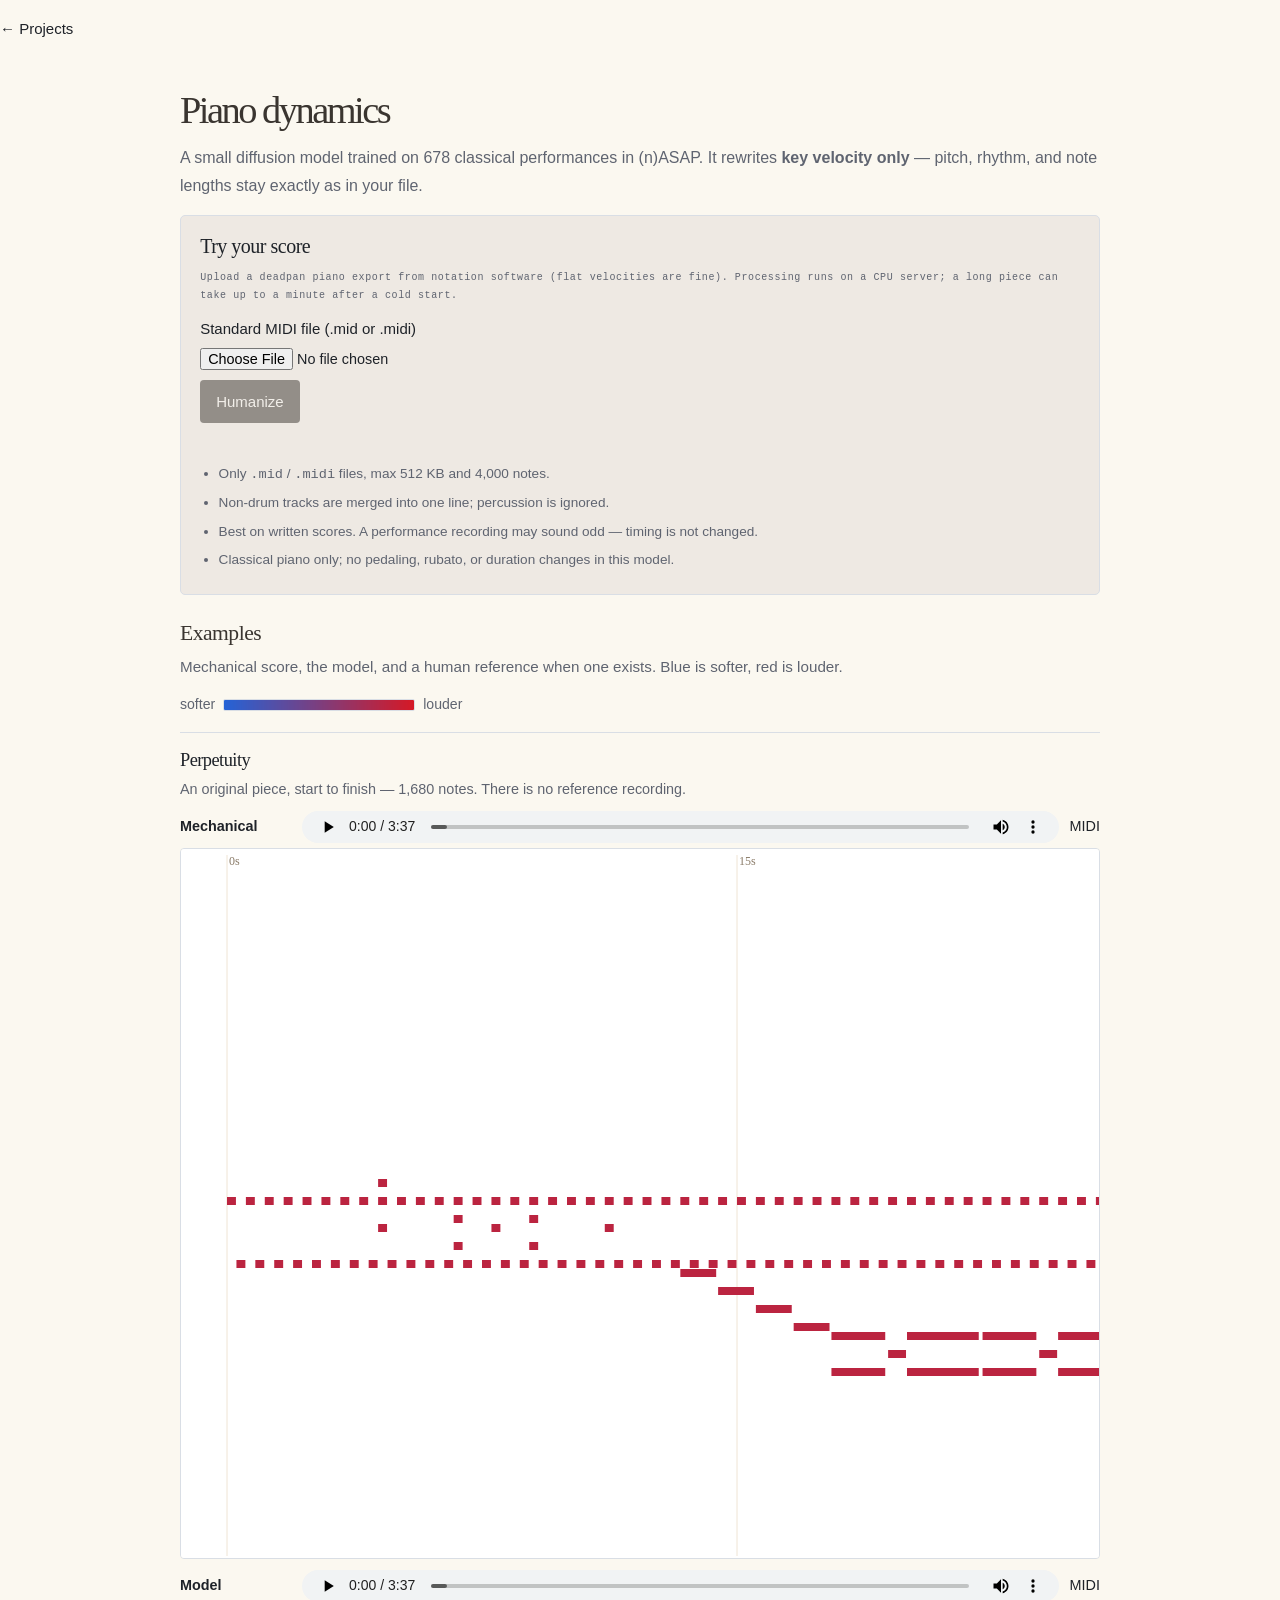
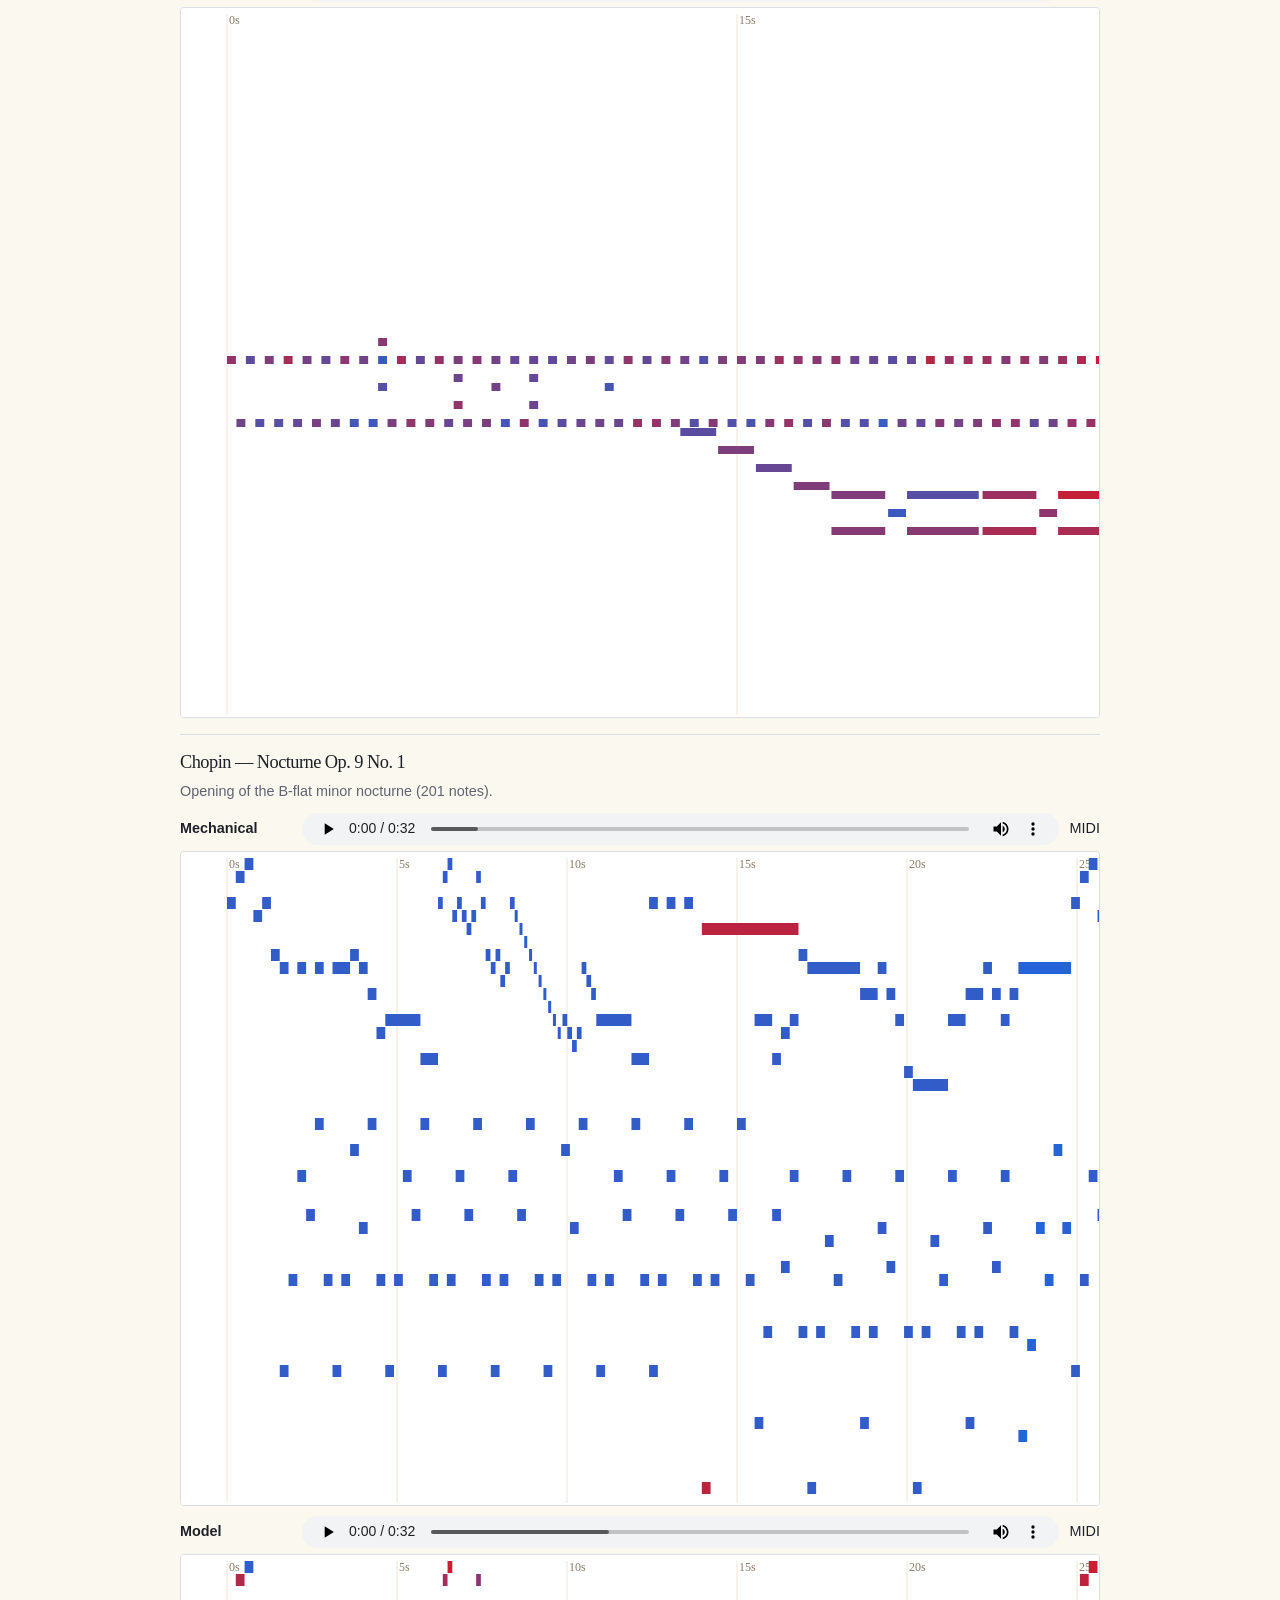
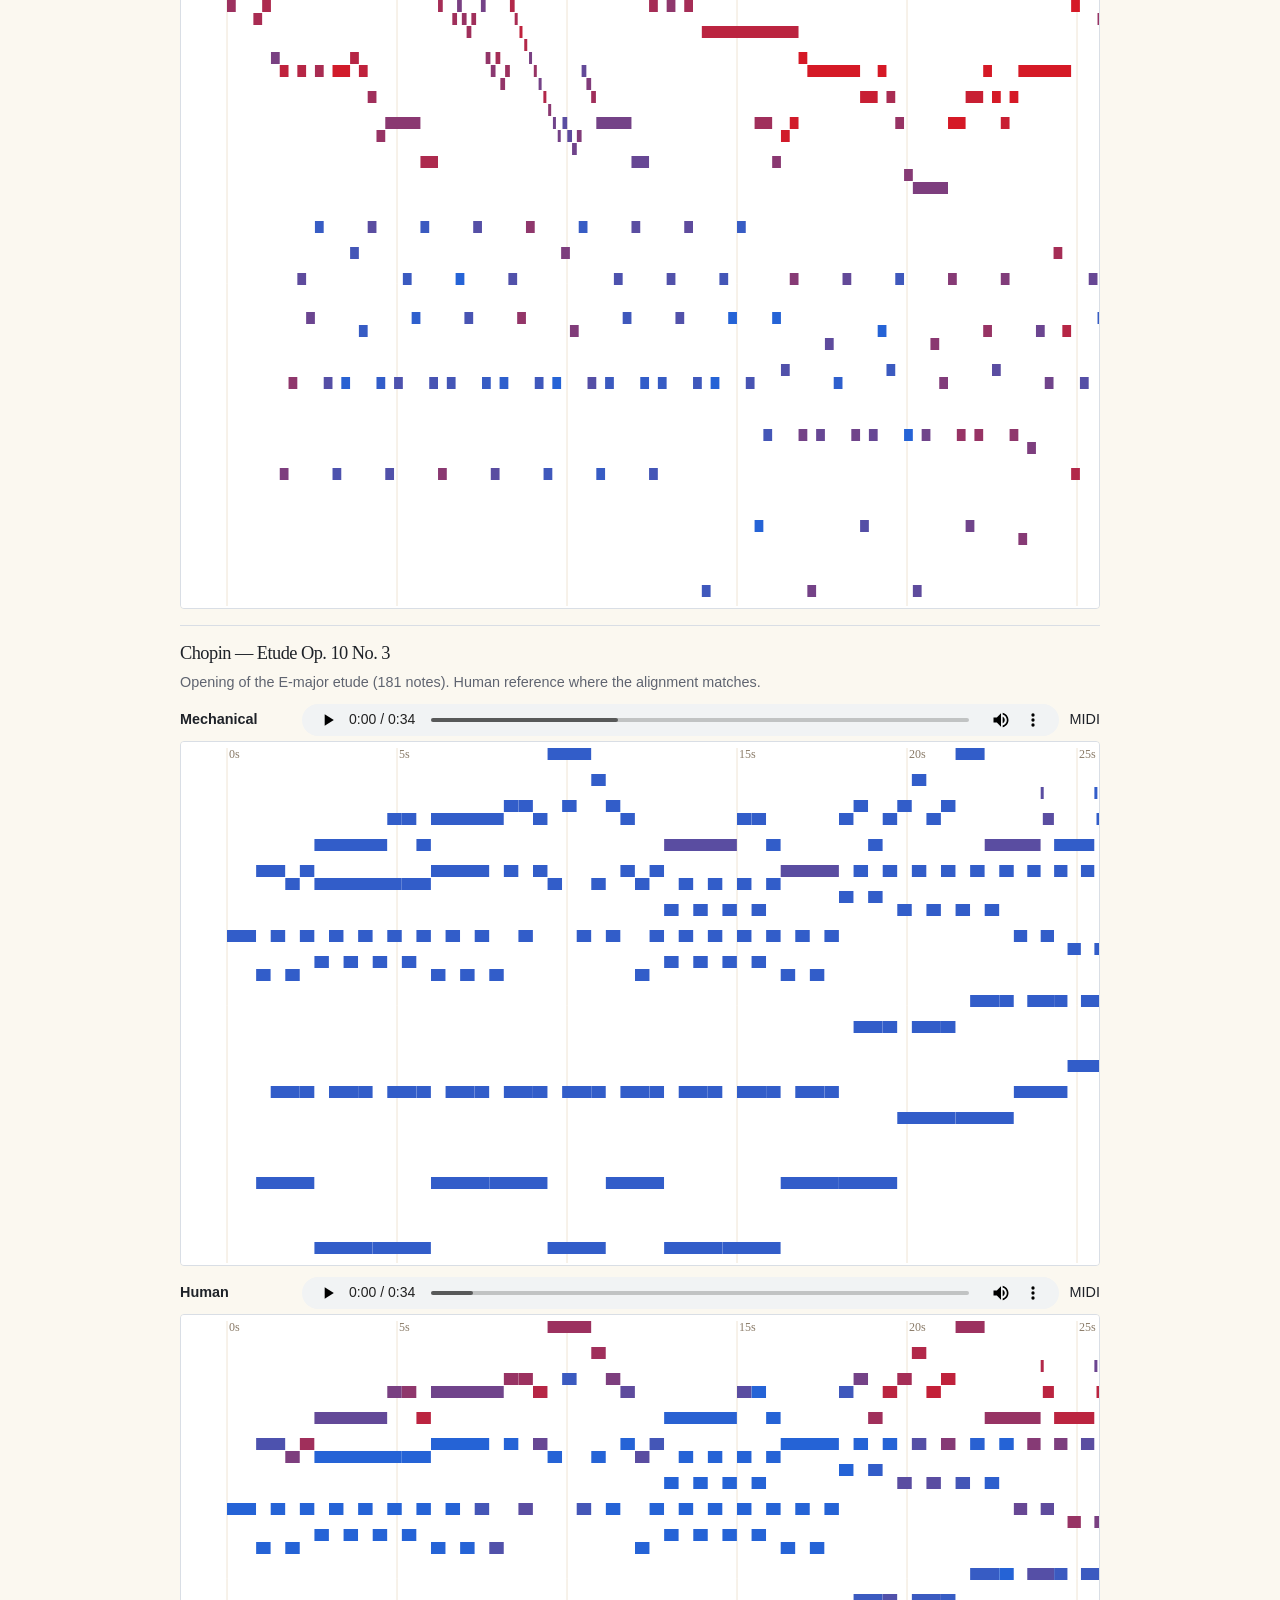
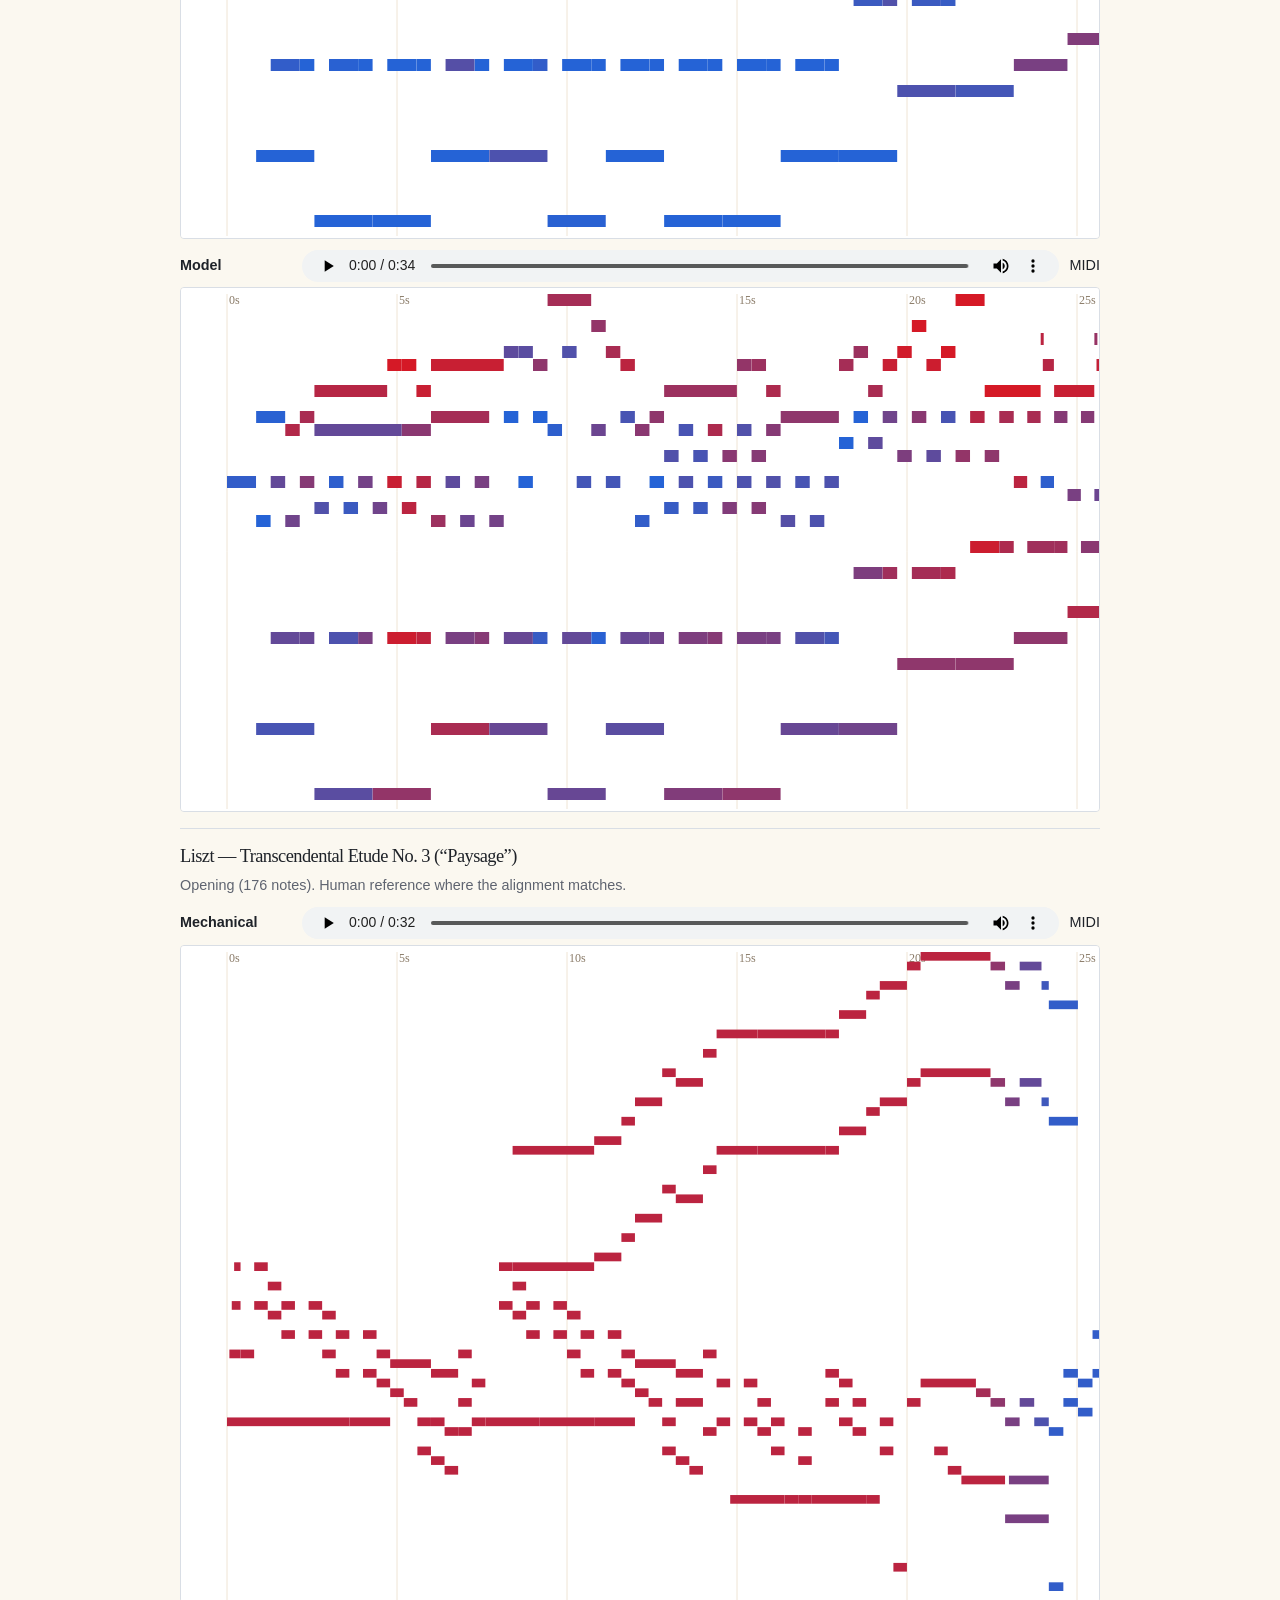
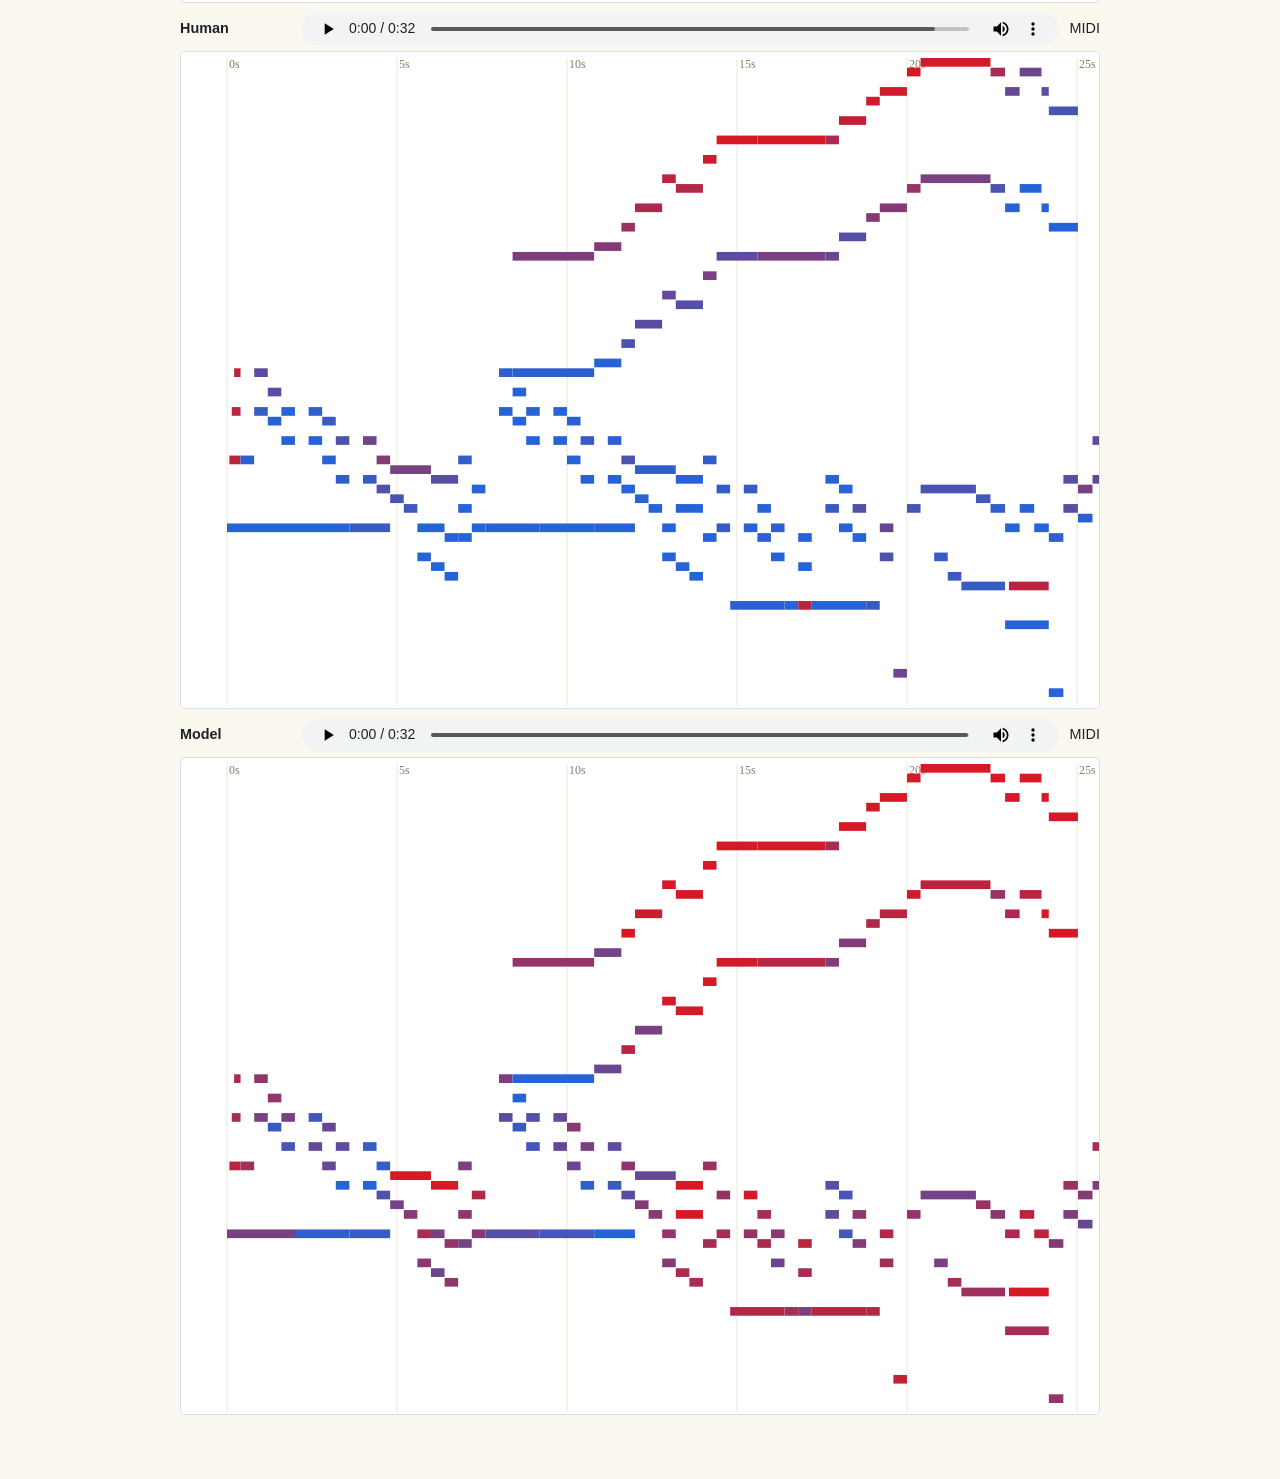
==== commit 2b0f59e2: "Restore piano velocity colors and simplify visitor copy. Keep blue-to-red rolls on the piano page; w" ====
--- a/piano/index.html
+++ b/piano/index.html
@@ -4,8 +4,8 @@
 <meta charset="utf-8">
 <meta name="viewport" content="width=device-width, initial-scale=1">
 <title>Piano dynamics — Krishiv Singhal</title>
-<link rel="stylesheet" href="../style.css?v=20261024">
-<script src="config.js?v=20261024"></script>
+<link rel="stylesheet" href="../style.css?v=20261025">
+<script src="config.js?v=20261025"></script>
 
 <style>
 .piano-page{max-width:920px;margin:0 auto;padding:2rem 0 3rem}
@@ -42,7 +42,7 @@
 
 <div class="piano-page">
 <h1>Piano dynamics</h1>
-<p class="lead">A small diffusion model trained on 678 classical performances in (n)ASAP. It rewrites <strong>key velocity only</strong> — pitch, rhythm, and note lengths stay exactly as in your file. The examples use sample seed 2, the same draw as the public demo.</p>
+<p class="lead">A small diffusion model trained on 678 classical performances in (n)ASAP. It rewrites <strong>key velocity only</strong> — pitch, rhythm, and note lengths stay exactly as in your file.</p>
 
 <div class="upload">
 <h2>Try your score</h2>
@@ -61,7 +61,7 @@
 
 <div class="examples">
 <h2>Examples</h2>
-<p>Mechanical score, the model (seed&nbsp;2), and a human reference when one exists. Blue is softer, red is louder.</p>
+<p>Mechanical score, the model, and a human reference when one exists. Blue is softer, red is louder.</p>
 <div class="legend"><span>softer</span><canvas id="legend" width="320" height="18"></canvas><span>louder</span></div>
 <div id="pieces"></div>
 </div>
@@ -69,12 +69,12 @@
 <div id="tip"></div>
 <script>
 const API = (window.HUMANIZE_API || "").replace(/\/$/,"");
-const PIECES = [{"title":"Perpetuity","blurb":"An original piece, start to finish \u2014 1,680 notes. There is no reference recording.","lanes":[{"label":"Mechanical","mid":"perpetuity/score_mechanical.mid","wav":"perpetuity/score_mechanical.mp3","notes":[[67,0.0,0.2627,80],[60,0.2778,0.2627,80],[67,0.5556,0.2627,80],[60,0.8333,0.2627,80],[67,1.1111,0.2627,80],[60,1.3889,0.2627,80],[67,1.6667,0.2627,80],[60,1.9444,0.2627,80],[67,2.2222,0.2627,80],[60,2.5,0.2627,80],[67,2.7778,0.2627,80],[60,3.0556,0.2627,80],[67,3.3333,0.2627,80],[60,3.6111,0.2627,80],[67,3.8889,0.2627,80],[60,4.1667,0.2627,80],[64,4.4444,0.2627,80],[67,4.4444,0.2627,80],[69,4.4444,0.2627,80],[60,4.7222,0.2627,80],[67,5.0,0.2627,80],[60,5.2778,0.2627,80],[67,5.5556,0.2627,80],[60,5.8333,0.2627,80],[67,6.1111,0.2627,80],[60,6.3889,0.2627,80],[62,6.6667,0.2627,80],[65,6.6667,0.2627,80],[67,6.6667,0.2627,80],[60,6.9444,0.2627,80],[67,7.2222,0.2627,80],[60,7.5,0.2627,80],[64,7.7778,0.2627,80],[67,7.7778,0.2627,80],[60,8.0556,0.2627,80],[67,8.3333,0.2627,80],[60,8.6111,0.2627,80],[62,8.8889,0.2627,80],[65,8.8889,0.2627,80],[67,8.8889,0.2627,80],[60,9.1667,0.2627,80],[67,9.4445,0.2627,80],[60,9.7222,0.2627,80],[67,10.0,0.2627,80],[60,10.2778,0.2627,80],[67,10.5556,0.2627,80],[60,10.8333,0.2627,80],[64,11.1111,0.2627,80],[67,11.1111,0.2627,80],[60,11.3889,0.2627,80],[67,11.6667,0.2627,80],[60,11.9445,0.2627,80],[67,12.2222,0.2627,80],[60,12.5,0.2627,80],[67,12.7778,0.2627,80],[60,13.0556,0.2627,80],[59,13.3333,1.0544,80],[67,13.3333,0.2627,80],[60,13.6111,0.2627,80],[67,13.8889,0.2627,80],[60,14.1667,0.2627,80],[57,14.4445,1.0544,80],[67,14.4445,0.2627,80],[60,14.7222,0.2627,80],[67,15.0,0.2627,80],[60,15.2778,0.2627,80],[55,15.5556,1.0544,80],[67,15.5556,0.2627,80],[60,15.8333,0.2627,80],[67,16.1111,0.2627,80],[60,16.3889,0.2627,80],[53,16.6667,1.0544,80],[67,16.6667,0.2627,80],[60,16.9445,0.2627,80],[67,17.2222,0.2627,80],[60,17.5,0.2627,80],[48,17.7778,1.5822,80],[52,17.7778,1.5822,80],[67,17.7778,0.2627,80],[60,18.0556,0.2627,80],[67,18.3333,0.2627,80],[60,18.6111,0.2627,80],[67,18.8889,0.2627,80],[60,19.1667,0.2627,80],[50,19.4445,0.5266,80],[67,19.4445,0.2627,80],[60,19.7222,0.2627,80],[48,20.0,2.11,80],[52,20.0,2.11,80],[67,20.0,0.2627,80],[60,20.2778,0.2627,80],[67,20.5556,0.2627,80],[60,20.8333,0.2627,80],[67,21.1111,0.2627,80],[60,21.3889,0.2627,80],[67,21.6667,0.2627,80],[60,21.9445,0.2627,80],[48,22.2222,1.5822,80],[52,22.2222,1.5822,80],[67,22.2222,0.2627,80],[60,22.5,0.2627,80],[67,22.7778,0.2627,80],[60,23.0556,0.2627,80],[67,23.3334,0.2627,80],[60,23.6111,0.2627,80],[50,23.8889,0.5266,80],[67,23.8889,0.2627,80],[60,24.1667,0.2627,80],[48,24.4445,1.5822,80],[52,24.4445,1.5822,80],[67,24.4445,0.2627,80],[60,24.7222,0.2627,80],[67,25.0,0.2627,80],[60,25.2778,0.2627,80],[67,25.5556,0.2627,80],[69,25.8334,0.2627,80],[71,26.1111,0.5266,80],[36,26.6667,1.5822,80],[48,26.6667,1.5822,80],[72,26.6667,0.2627,80],[60,26.9445,0.2627,80],[72,27.2222,0.2627,80],[60,27.5,0.2627,80],[72,27.7778,0.2627,80],[60,28.0556,0.2627,80],[36,28.3334,0.5266,80],[48,28.3334,0.5266,80],[72,28.3334,0.2627,80],[60,28.6111,0.2627,80],[33,28.8889,1.5822,80],[45,28.8889,1.5822,80],[72,28.8889,0.2627,80],[60,29.1667,0.2627,80],[72,29.4445,0.2627,80],[60,29.7222,0.2627,80],[72,30.0,0.2627,80],[60,30.2778,0.2627,80],[33,30.5556,0.5266,80],[45,30.5556,0.5266,80],[72,30.5556,0.2627,80],[71,30.8334,0.2627,80],[29,31.1111,1.5822,80],[41,31.1111,1.5822,80],[72,31.1111,0.2627,80],[60,31.3889,0.2627,80],[72,31.6667,0.2627,80],[60,31.9445,0.2627,80],[72,32.2222,0.2627,80],[60,32.5,0.2627,80],[29,32.7778,0.5266,80],[41,32.7778,0.5266,80],[72,32.7778,0.2627,80],[60,33.0556,0.2627,80],[31,33.3334,1.3183,80],[43,33.3334,1.0544,80],[71,33.3334,0.2627,80],[71,33.6111,0.2627,80],[71,33.8889,0.2627,80],[71,34.1667,0.2627,80],[43,34.4445,0.2627,80],[71,34.4445,0.2627,80],[31,34.7223,0.2627,80],[43,34.7223,0.2627,80],[71,34.7223,0.2627,80],[31,35.0,0.5266,80],[43,35.0,0.5266,80],[71,35.0,0.2627,80],[72,35.2778,0.2627,80],[33,35.5556,1.5822,80],[45,35.5556,1.5822,80],[72,35.5556,0.2627,80],[60,35.8334,0.2627,80],[72,36.1111,0.2627,80],[60,36.3889,0.2627,80],[72,36.6667,0.2627,80],[60,36.9445,0.2627,80],[33,37.2223,0.5266,80],[45,37.2223,0.5266,80],[72,37.2223,0.2627,80],[60,37.5,0.2627,80],[29,37.7778,1.5822,80],[41,37.7778,1.5822,80],[72,37.7778,0.2627,80],[60,38.0556,0.2627,80],[72,38.3334,0.2627,80],[60,38.6111,0.2627,80],[72,38.8889,0.2627,80],[60,39.1667,0.2627,80],[29,39.4445,0.5266,80],[41,39.4445,0.5266,80],[72,39.4445,0.2627,80],[71,39.7223,0.2627,80],[36,40.0,1.5822,80],[48,40.0,1.5822,80],[72,40.0,0.2627,80],[60,40.2778,0.2627,80],[72,40.5556,0.2627,80],[60,40.8334,0.2627,80],[72,41.1111,0.2627,80],[60,41.3889,0.2627,80],[36,41.6667,0.5266,80],[48,41.6667,0.5266,80],[72,41.6667,0.2627,80],[60,41.9445,0.2627,80],[31,42.2223,1.0544,80],[43,42.2223,1.0544,80],[71,42.2223,0.2627,80],[71,42.5,0.2627,80],[71,42.7778,0.2627,80],[71,43.0556,0.2627,80],[71,43.3334,0.2627,80],[69,43.6111,0.2627,80],[72,43.6111,0.2627,80],[67,43.8889,0.2627,80],[74,43.8889,0.2627,80],[65,44.1667,0.2627,80],[76,44.1667,0.2627,80],[64,44.4445,0.2627,80],[77,44.4445,0.2627,80],[62,44.7223,0.2627,80],[79,44.7223,0.2627,80],[60,45.0,0.2627,80],[81,45.0,0.2627,80],[59,45.2778,0.2627,80],[83,45.2778,0.2627,80],[57,45.5556,0.2627,80],[84,45.5556,0.2627,80],[55,45.8334,0.2627,80],[86,45.8334,0.2627,80],[53,46.1111,0.2627,80],[88,46.1111,0.2627,80],[52,46.3889,0.2627,80],[89,46.3889,0.2627,80],[50,46.6667,0.2627,80],[91,46.6667,0.2627,80],[48,46.9445,0.2627,80],[93,46.9445,0.2627,80],[50,47.2223,1.5822,80],[55,47.2223,1.5822,80],[59,47.2223,1.5822,80],[95,47.2223,0.5266,80],[33,48.8889,0.5266,80],[45,48.8889,0.5266,80],[64,48.8889,0.2627,80],[69,48.8889,0.2627,80],[72,48.8889,0.2627,80],[64,49.1667,0.2627,80],[69,49.1667,0.2627,80],[72,49.1667,0.2627,80],[33,49.4445,0.2627,80],[45,49.4445,0.2627,80],[33,49.7223,0.2627,80],[45,49.7223,0.2627,80],[33,50.0,0.5266,80],[45,50.0,0.5266,80],[69,50.0,0.2627,80],[72,50.0,0.2627,80],[76,50.0,0.2627,80],[69,50.2778,0.2627,80],[72,50.2778,0.2627,80],[76,50.2778,0.2627,80],[33,50.5556,0.2627,80],[45,50.5556,0.2627,80],[33,50.8334,0.2627,80],[45,50.8334,0.2627,80],[33,51.1112,0.5266,80],[45,51.1112,0.5266,80],[72,51.1112,0.2627,80],[76,51.1112,0.2627,80],[81,51.1112,0.2627,80],[72,51.3889,0.2627,80],[76,51.3889,0.2627,80],[81,51.3889,0.2627,80],[33,51.6667,0.2627,80],[45,51.6667,0.2627,80],[33,51.9445,0.2627,80],[45,51.9445,0.2627,80],[33,52.2223,0.5266,80],[45,52.2223,0.5266,80],[76,52.2223,0.5266,80],[81,52.2223,0.5266,80],[84,52.2223,0.5266,80],[33,52.7778,0.5266,80],[45,52.7778,0.5266,80],[29,53.3334,0.5266,80],[41,53.3334,0.5266,80],[65,53.3334,0.2627,80],[69,53.3334,0.2627,80],[72,53.3334,0.2627,80],[65,53.6112,0.2627,80],[69,53.6112,0.2627,80],[72,53.6112,0.2627,80],[29,53.8889,0.2627,80],[41,53.8889,0.2627,80],[29,54.1667,0.2627,80],[41,54.1667,0.2627,80],[29,54.4445,0.5266,80],[41,54.4445,0.5266,80],[69,54.4445,0.2627,80],[72,54.4445,0.2627,80],[77,54.4445,0.2627,80],[69,54.7223,0.2627,80],[72,54.7223,0.2627,80],[77,54.7223,0.2627,80],[29,55.0,0.2627,80],[41,55.0,0.2627,80],[29,55.2778,0.2627,80],[41,55.2778,0.2627,80],[29,55.5556,0.5266,80],[41,55.5556,0.5266,80],[72,55.5556,0.2627,80],[77,55.5556,0.2627,80],[81,55.5556,0.2627,80],[72,55.8334,0.2627,80],[77,55.8334,0.2627,80],[81,55.8334,0.2627,80],[29,56.1112,0.2627,80],[41,56.1112,0.2627,80],[29,56.3889,0.2627,80],[41,56.3889,0.2627,80],[29,56.6667,0.5266,80],[41,56.6667,0.5266,80],[77,56.6667,0.5266,80],[81,56.6667,0.5266,80],[84,56.6667,0.5266,80],[29,57.2223,0.5266,80],[41,57.2223,0.5266,80],[36,57.7778,0.5266,80],[48,57.7778,0.5266,80],[64,57.7778,0.2627,80],[67,57.7778,0.2627,80],[72,57.7778,0.2627,80],[64,58.0556,0.2627,80],[67,58.0556,0.2627,80],[72,58.0556,0.2627,80],[36,58.3334,0.2627,80],[48,58.3334,0.2627,80],[36,58.6112,0.2627,80],[48,58.6112,0.2627,80],[36,58.8889,0.5266,80],[48,58.8889,0.5266,80],[67,58.8889,0.2627,80],[72,58.8889,0.2627,80],[76,58.8889,0.2627,80],[67,59.1667,0.2627,80],[72,59.1667,0.2627,80],[76,59.1667,0.2627,80],[36,59.4445,0.2627,80],[48,59.4445,0.2627,80],[36,59.7223,0.2627,80],[48,59.7223,0.2627,80],[36,60.0,0.5266,80],[48,60.0,0.5266,80],[72,60.0,0.2627,80],[76,60.0,0.2627,80],[79,60.0,0.2627,80],[72,60.2778,0.2627,80],[76,60.2778,0.2627,80],[79,60.2778,0.2627,80],[36,60.5556,0.2627,80],[48,60.5556,0.2627,80],[36,60.8334,0.2627,80],[48,60.8334,0.2627,80],[36,61.1112,0.5266,80],[48,61.1112,0.5266,80],[76,61.1112,0.5266,80],[79,61.1112,0.5266,80],[84,61.1112,0.5266,80],[36,61.6667,0.5266,80],[48,61.6667,0.5266,80],[31,62.2223,0.5266,80],[43,62.2223,0.5266,80],[62,62.2223,0.2627,80],[67,62.2223,0.2627,80],[71,62.2223,0.2627,80],[62,62.5001,0.2627,80],[67,62.5001,0.2627,80],[71,62.5001,0.2627,80],[31,62.7778,0.5266,80],[43,62.7778,0.5266,80],[31,63.3334,0.5266,80],[43,63.3334,0.5266,80],[74,63.3334,0.2627,80],[86,63.3334,0.2627,80],[74,63.6112,0.2627,80],[86,63.6112,0.2627,80],[31,63.8889,0.5266,80],[43,63.8889,0.5266,80],[31,64.4445,0.5266,80],[43,64.4445,0.5266,80],[71,64.4445,0.2627,80],[83,64.4445,0.2627,80],[71,64.7223,0.2627,80],[83,64.7223,0.2627,80],[31,65.0001,0.2627,80],[43,65.0001,0.2627,80],[31,65.2778,0.2627,80],[43,65.2778,0.2627,80],[31,65.5556,0.5266,80],[43,65.5556,0.5266,80],[67,65.5556,0.5266,80],[79,65.5556,0.5266,80],[31,66.1112,0.5266,80],[43,66.1112,0.5266,80],[33,66.6667,0.5266,80],[45,66.6667,0.5266,80],[76,66.6667,0.2627,80],[81,66.6667,0.2627,80],[84,66.6667,0.2627,80],[76,66.9445,0.2627,80],[81,66.9445,0.2627,80],[84,66.9445,0.2627,80],[33,67.2223,0.2627,80],[45,67.2223,0.2627,80],[33,67.5001,0.2627,80],[45,67.5001,0.2627,80],[33,67.7778,0.5266,80],[45,67.7778,0.5266,80],[81,67.7778,0.2627,80],[84,67.7778,0.2627,80],[88,67.7778,0.2627,80],[81,68.0556,0.2627,80],[84,68.0556,0.2627,80],[88,68.0556,0.2627,80],[33,68.3334,0.2627,80],[45,68.3334,0.2627,80],[33,68.6112,0.2627,80],[45,68.6112,0.2627,80],[33,68.8889,0.5266,80],[45,68.8889,0.5266,80],[84,68.8889,0.2627,80],[88,68.8889,0.2627,80],[93,68.8889,0.2627,80],[84,69.1667,0.2627,80],[88,69.1667,0.2627,80],[93,69.1667,0.2627,80],[33,69.4445,0.2627,80],[45,69.4445,0.2627,80],[33,69.7223,0.2627,80],[45,69.7223,0.2627,80],[33,70.0001,0.5266,80],[45,70.0001,0.5266,80],[88,70.0001,0.5266,80],[93,70.0001,0.5266,80],[96,70.0001,0.5266,80],[33,70.5556,0.5266,80],[45,70.5556,0.5266,80],[29,71.1112,0.5266,80],[41,71.1112,0.5266,80],[77,71.1112,0.2627,80],[81,71.1112,0.2627,80],[84,71.1112,0.2627,80],[77,71.3889,0.2627,80],[81,71.3889,0.2627,80],[84,71.3889,0.2627,80],[29,71.6667,0.2627,80],[41,71.6667,0.2627,80],[29,71.9445,0.2627,80],[41,71.9445,0.2627,80],[29,72.2223,0.5266,80],[41,72.2223,0.5266,80],[81,72.2223,0.2627,80],[84,72.2223,0.2627,80],[89,72.2223,0.2627,80],[81,72.5001,0.2627,80],[84,72.5001,0.2627,80],[89,72.5001,0.2627,80],[29,72.7778,0.2627,80],[41,72.7778,0.2627,80],[29,73.0556,0.2627,80],[41,73.0556,0.2627,80],[29,73.3334,0.5266,80],[41,73.3334,0.5266,80],[84,73.3334,0.2627,80],[89,73.3334,0.2627,80],[93,73.3334,0.2627,80],[84,73.6112,0.2627,80],[89,73.6112,0.2627,80],[93,73.6112,0.2627,80],[29,73.8889,0.2627,80],[41,73.8889,0.2627,80],[29,74.1667,0.2627,80],[41,74.1667,0.2627,80],[29,74.4445,0.5266,80],[41,74.4445,0.5266,80],[89,74.4445,0.5266,80],[93,74.4445,0.5266,80],[96,74.4445,0.5266,80],[29,75.0001,0.5266,80],[41,75.0001,0.5266,80],[36,75.5556,0.5266,80],[48,75.5556,0.5266,80],[76,75.5556,0.2627,80],[79,75.5556,0.2627,80],[84,75.5556,0.2627,80],[76,75.8334,0.2627,80],[79,75.8334,0.2627,80],[84,75.8334,0.2627,80],[36,76.1112,0.2627,80],[48,76.1112,0.2627,80],[36,76.3889,0.2627,80],[48,76.3889,0.2627,80],[36,76.6667,0.5266,80],[48,76.6667,0.5266,80],[79,76.6667,0.2627,80],[84,76.6667,0.2627,80],[88,76.6667,0.2627,80],[79,76.9445,0.2627,80],[84,76.9445,0.2627,80],[88,76.9445,0.2627,80],[36,77.2223,0.2627,80],[48,77.2223,0.2627,80],[36,77.5001,0.2627,80],[48,77.5001,0.2627,80],[36,77.7778,0.5266,80],[48,77.7778,0.5266,80],[84,77.7778,0.2627,80],[88,77.7778,0.2627,80],[91,77.7778,0.2627,80],[84,78.0556,0.2627,80],[88,78.0556,0.2627,80],[91,78.0556,0.2627,80],[36,78.3334,0.2627,80],[48,78.3334,0.2627,80],[36,78.6112,0.2627,80],[48,78.6112,0.2627,80],[36,78.889,0.5266,80],[48,78.889,0.5266,80],[88,78.889,0.5266,80],[91,78.889,0.5266,80],[96,78.889,0.5266,80],[36,79.4445,0.5266,80],[48,79.4445,0.5266,80],[31,80.0001,0.5266,80],[43,80.0001,0.5266,80],[74,80.0001,0.2627,80],[79,80.0001,0.2627,80],[83,80.0001,0.2627,80],[74,80.2778,0.2627,80],[79,80.2778,0.2627,80],[83,80.2778,0.2627,80],[31,80.5556,0.2627,80],[43,80.5556,0.2627,80],[31,80.8334,0.2627,80],[43,80.8334,0.2627,80],[31,81.1112,0.5266,80],[43,81.1112,0.5266,80],[86,81.1112,0.2627,80],[98,81.1112,0.2627,80],[86,81.389,0.2627,80],[98,81.389,0.2627,80],[31,81.6667,0.2627,80],[43,81.6667,0.2627,80],[31,81.9445,0.2627,80],[43,81.9445,0.2627,80],[31,82.2223,0.5266,80],[43,82.2223,0.5266,80],[83,82.2223,0.2627,80],[95,82.2223,0.2627,80],[83,82.5001,0.2627,80],[95,82.5001,0.2627,80],[31,82.7778,0.2627,80],[43,82.7778,0.2627,80],[31,83.0556,0.2627,80],[43,83.0556,0.2627,80],[31,83.3334,0.5266,80],[43,83.3334,0.5266,80],[79,83.3334,0.5266,80],[91,83.3334,0.5266,80],[31,83.889,0.5266,80],[43,83.889,0.5266,80],[33,84.4445,1.0544,80],[45,84.4445,1.0544,80],[96,84.4445,0.2627,80],[95,84.7223,0.2627,80],[93,85.0001,0.2627,80],[91,85.2778,0.2627,80],[45,85.5556,0.5266,80],[89,85.5556,0.2627,80],[88,85.8334,0.2627,80],[33,86.1112,0.5266,80],[86,86.1112,0.2627,80],[84,86.389,0.2627,80],[31,86.6667,0.5266,80],[43,86.6667,0.5266,80],[83,86.6667,0.2627,80],[81,86.9445,0.2627,80],[79,87.2223,0.2627,80],[77,87.5001,0.2627,80],[43,87.7778,0.5266,80],[76,87.7778,0.2627,80],[74,88.0556,0.2627,80],[31,88.3334,0.5266,80],[72,88.3334,0.2627,80],[71,88.6112,0.2627,80],[29,88.889,0.5266,80],[41,88.889,0.5266,80],[69,88.889,0.2627,80],[67,89.1667,0.2627,80],[65,89.4445,0.2627,80],[64,89.7223,0.2627,80],[41,90.0001,0.5266,80],[62,90.0001,0.2627,80],[60,90.2779,0.2627,80],[29,90.5556,0.2627,80],[59,90.5556,0.2627,80],[57,90.8334,0.2627,80],[31,91.1112,0.5266,80],[43,91.1112,0.5266,80],[59,91.1112,0.5266,80],[60,91.389,0.2627,80],[62,91.6667,0.2627,80],[64,91.9445,0.2627,80],[43,92.2223,0.5266,80],[65,92.2223,0.2627,80],[67,92.5001,0.2627,80],[31,92.7779,0.5266,80],[69,92.7779,0.2627,80],[71,93.0556,0.2627,80],[33,93.3334,0.5266,80],[45,93.3334,0.5266,80],[84,93.3334,0.2627,80],[83,93.6112,0.2627,80],[81,93.889,0.2627,80],[79,94.1667,0.2627,80],[45,94.4445,0.5266,80],[77,94.4445,0.2627,80],[76,94.7223,0.2627,80],[33,95.0001,0.5266,80],[74,95.0001,0.2627,80],[72,95.2779,0.2627,80],[31,95.5556,0.5266,80],[43,95.5556,0.5266,80],[71,95.5556,0.2627,80],[69,95.8334,0.2627,80],[67,96.1112,0.2627,80],[65,96.389,0.2627,80],[43,96.6667,0.5266,80],[64,96.6667,0.2627,80],[62,96.9445,0.2627,80],[31,97.2223,0.2627,80],[60,97.2223,0.5266,80],[59,97.5001,0.2627,80],[29,97.7779,0.2627,80],[41,97.7779,0.2627,80],[57,97.7779,0.2627,80],[55,98.0556,0.2627,80],[53,98.3334,0.2627,80],[52,98.6112,0.2627,80],[41,98.889,0.2627,80],[50,98.889,0.2627,80],[48,99.1667,0.2627,80],[29,99.4445,0.2627,80],[47,99.4445,0.2627,80],[45,99.7223,0.2627,80],[31,100.0001,0.2627,80],[43,100.0001,0.2627,80],[47,100.0001,0.2627,80],[48,100.2779,0.2627,80],[50,100.5556,0.2627,80],[52,100.8334,0.2627,80],[43,101.1112,0.2627,80],[53,101.1112,0.2627,80],[55,101.389,0.2627,80],[31,101.6667,0.2627,80],[57,101.6667,0.2627,80],[59,101.9445,0.2627,80],[33,102.2223,0.5266,80],[45,102.2223,0.5266,80],[72,102.2223,0.2627,80],[84,102.2223,0.2627,80],[71,102.5001,0.2627,80],[83,102.5001,0.2627,80],[69,102.7779,0.2627,80],[81,102.7779,0.2627,80],[67,103.0556,0.2627,80],[79,103.0556,0.2627,80],[45,103.3334,0.5266,80],[65,103.3334,0.2627,80],[77,103.3334,0.2627,80],[64,103.6112,0.2627,80],[33,103.889,0.5266,80],[62,103.889,0.2627,80],[74,103.889,0.2627,80],[60,104.1667,0.2627,80],[72,104.1667,0.2627,80],[31,104.4445,0.5266,80],[43,104.4445,0.5266,80],[71,104.4445,0.2627,80],[83,104.4445,0.2627,80],[69,104.7223,0.2627,80],[81,104.7223,0.2627,80],[67,105.0001,0.2627,80],[79,105.0001,0.2627,80],[65,105.2779,0.2627,80],[77,105.2779,0.2627,80],[43,105.5556,0.5266,80],[64,105.5556,0.2627,80],[76,105.5556,0.2627,80],[62,105.8334,0.2627,80],[74,105.8334,0.2627,80],[31,106.1112,0.2627,80],[60,106.1112,0.2627,80],[72,106.1112,0.2627,80],[59,106.389,0.2627,80],[71,106.389,0.2627,80],[29,106.6668,0.5266,80],[41,106.6668,0.5266,80],[69,106.6668,0.2627,80],[81,106.6668,0.2627,80],[67,106.9445,0.2627,80],[79,106.9445,0.2627,80],[65,107.2223,0.2627,80],[77,107.2223,0.2627,80],[64,107.5001,0.2627,80],[76,107.5001,0.2627,80],[41,107.7779,0.5266,80],[62,107.7779,0.2627,80],[74,107.7779,0.2627,80],[60,108.0556,0.2627,80],[72,108.0556,0.2627,80],[29,108.3334,0.2627,80],[59,108.3334,0.2627,80],[71,108.3334,0.2627,80],[57,108.6112,0.2627,80],[69,108.6112,0.2627,80],[31,108.889,0.5266,80],[43,108.889,0.5266,80],[59,108.889,0.5266,80],[71,108.889,0.2627,80],[60,109.1668,0.2627,80],[72,109.1668,0.2627,80],[43,109.4445,0.5266,80],[62,109.4445,0.2627,80],[74,109.4445,0.2627,80],[64,109.7223,0.2627,80],[76,109.7223,0.2627,80],[43,110.0001,0.2627,80],[65,110.0001,0.2627,80],[77,110.0001,0.2627,80],[43,110.2779,0.2627,80],[67,110.2779,0.2627,80],[79,110.2779,0.2627,80],[43,110.5556,0.2627,80],[69,110.5556,0.2627,80],[81,110.5556,0.2627,80],[43,110.8334,0.2627,80],[71,110.8334,0.2627,80],[83,110.8334,0.2627,80],[43,111.1112,0.2627,80],[72,111.1112,0.2627,80],[84,111.1112,0.2627,80],[43,111.389,0.2627,80],[74,111.389,0.2627,80],[86,111.389,0.2627,80],[43,111.6668,0.2627,80],[76,111.6668,0.2627,80],[88,111.6668,0.2627,80],[43,111.9445,0.2627,80],[77,111.9445,0.2627,80],[89,111.9445,0.2627,80],[43,112.2223,0.2627,80],[79,112.2223,0.2627,80],[91,112.2223,0.2627,80],[43,112.5001,0.2627,80],[81,112.5001,0.2627,80],[93,112.5001,0.2627,80],[31,112.7779,0.2627,80],[43,112.7779,0.2627,80],[83,112.7779,4.7488,80],[95,112.7779,4.7488,80],[33,117.7779,1.5822,80],[45,117.7779,1.5822,80],[52,117.7779,0.5266,80],[57,117.7779,0.5266,80],[60,117.7779,0.5266,80],[52,118.889,0.5266,80],[57,119.4445,0.5266,80],[33,120.0001,1.5822,80],[45,120.0001,1.5822,80],[52,120.0001,1.5822,80],[57,120.0001,1.5822,80],[60,120.0001,1.5822,80],[29,122.2223,1.5822,80],[41,122.2223,1.5822,80],[53,122.2223,0.5266,80],[57,122.2223,0.5266,80],[60,122.2223,0.5266,80],[53,123.3334,0.5266,80],[57,123.889,0.5266,80],[29,124.4445,1.5822,80],[41,124.4445,1.5822,80],[53,124.4445,1.0544,80],[57,124.4445,1.0544,80],[60,124.4445,1.0544,80],[36,126.6668,1.5822,80],[48,126.6668,1.5822,80],[52,126.6668,0.5266,80],[55,126.6668,0.5266,80],[60,126.6668,0.5266,80],[52,127.7779,0.5266,80],[55,128.3334,0.5266,80],[36,128.889,1.5822,80],[48,128.889,1.5822,80],[52,128.889,1.5822,80],[55,128.889,1.5822,80],[60,128.889,1.5822,80],[31,131.1112,1.5822,80],[43,131.1112,1.5822,80],[50,131.1112,0.5266,80],[55,131.1112,0.5266,80],[59,131.1112,0.5266,80],[50,132.2223,0.5266,80],[55,132.7779,0.5266,80],[31,133.3334,1.5822,80],[43,133.3334,1.5822,80],[50,133.3334,1.0544,80],[55,133.3334,1.0544,80],[59,133.3334,1.0544,80],[33,135.5557,0.5266,80],[45,135.5557,0.5266,80],[52,135.5557,0.5266,80],[57,135.5557,0.5266,80],[60,135.5557,0.5266,80],[52,136.1112,0.5266,80],[57,136.1112,0.5266,80],[60,136.1112,0.5266,80],[33,136.389,0.2627,80],[45,136.389,0.2627,80],[33,136.6668,0.5266,80],[45,136.6668,0.5266,80],[52,136.6668,0.5266,80],[57,137.2223,0.5266,80],[33,137.5001,0.2627,80],[45,137.5001,0.2627,80],[33,137.7779,0.5266,80],[45,137.7779,0.5266,80],[52,137.7779,0.5266,80],[57,137.7779,0.5266,80],[60,137.7779,0.5266,80],[52,138.3334,0.5266,80],[57,138.3334,0.5266,80],[60,138.3334,0.5266,80],[33,138.6112,0.2627,80],[45,138.6112,0.2627,80],[33,138.889,0.5266,80],[45,138.889,0.5266,80],[62,138.889,0.5266,80],[33,139.4446,0.5266,80],[45,139.4446,0.5266,80],[60,139.4446,0.5266,80],[29,140.0001,0.5266,80],[41,140.0001,0.5266,80],[53,140.0001,0.5266,80],[57,140.0001,0.5266,80],[60,140.0001,0.5266,80],[53,140.5557,0.5266,80],[57,140.5557,0.5266,80],[60,140.5557,0.5266,80],[29,140.8334,0.2627,80],[41,140.8334,0.2627,80],[29,141.1112,0.5266,80],[41,141.1112,0.5266,80],[53,141.1112,0.5266,80],[57,141.6668,0.5266,80],[29,141.9446,0.2627,80],[41,141.9446,0.2627,80],[29,142.2223,0.5266,80],[41,142.2223,0.5266,80],[53,142.2223,0.5266,80],[57,142.2223,0.5266,80],[60,142.2223,0.5266,80],[53,142.7779,0.5266,80],[57,142.7779,0.5266,80],[60,142.7779,0.5266,80],[29,143.0557,0.2627,80],[41,143.0557,0.2627,80],[29,143.3334,0.5266,80],[41,143.3334,0.5266,80],[53,143.3334,0.5266,80],[57,143.3334,0.5266,80],[60,143.3334,0.5266,80],[29,143.889,0.5266,80],[41,143.889,0.5266,80],[62,143.889,0.5266,80],[36,144.4446,0.5266,80],[48,144.4446,0.5266,80],[52,144.4446,0.5266,80],[55,144.4446,0.5266,80],[60,144.4446,0.5266,80],[52,145.0001,0.2627,80],[55,145.0001,0.2627,80],[60,145.0001,0.2627,80],[36,145.2779,0.2627,80],[48,145.2779,0.2627,80],[36,145.5557,0.5266,80],[48,145.5557,0.5266,80],[52,145.5557,0.5266,80],[52,146.1112,0.2627,80],[55,146.1112,0.2627,80],[36,146.389,0.2627,80],[48,146.389,0.2627,80],[36,146.6668,0.5266,80],[48,146.6668,0.5266,80],[52,146.6668,0.5266,80],[55,146.6668,0.5266,80],[60,146.6668,0.5266,80],[52,147.2223,0.2627,80],[55,147.2223,0.2627,80],[60,147.2223,0.2627,80],[36,147.5001,0.2627,80],[48,147.5001,0.2627,80],[36,147.7779,0.5266,80],[48,147.7779,0.5266,80],[62,147.7779,0.5266,80],[36,148.3335,0.5266,80],[48,148.3335,0.5266,80],[60,148.3335,0.5266,80],[31,148.889,0.5266,80],[43,148.889,0.5266,80],[50,148.889,0.5266,80],[55,148.889,0.5266,80],[59,148.889,0.5266,80],[50,149.4446,0.5266,80],[55,149.4446,0.5266,80],[59,149.4446,0.5266,80],[31,149.7223,0.2627,80],[43,149.7223,0.2627,80],[31,150.0001,0.5266,80],[43,150.0001,0.5266,80],[50,150.0001,0.5266,80],[55,150.0001,0.5266,80],[59,150.0001,0.5266,80],[50,150.5557,0.5266,80],[55,150.5557,0.5266,80],[59,150.5557,0.5266,80],[31,150.8335,0.2627,80],[43,150.8335,0.2627,80],[31,151.1112,2.11,80],[43,151.1112,2.11,80],[50,151.389,0.2627,80],[55,151.389,0.2627,80],[59,151.389,0.2627,80],[50,151.6668,0.2627,80],[55,151.6668,0.2627,80],[59,151.6668,0.2627,80],[50,151.9446,0.2627,80],[55,151.9446,0.2627,80],[59,151.9446,0.2627,80],[50,152.2223,0.2627,80],[55,152.2223,0.2627,80],[59,152.2223,0.2627,80],[50,152.5001,0.2627,80],[55,152.5001,0.2627,80],[59,152.5001,0.2627,80],[50,152.7779,0.2627,80],[55,152.7779,0.2627,80],[59,152.7779,0.2627,80],[50,153.0557,0.2627,80],[55,153.0557,0.2627,80],[59,153.0557,0.2627,80],[33,153.3335,0.5266,80],[45,153.3335,0.5266,80],[64,153.3335,0.2627,80],[69,153.3335,0.2627,80],[72,153.3335,0.2627,80],[64,153.6112,0.2627,80],[69,153.6112,0.2627,80],[72,153.6112,0.2627,80],[33,153.889,0.2627,80],[45,153.889,0.2627,80],[33,154.1668,0.2627,80],[45,154.1668,0.2627,80],[33,154.4446,0.5266,80],[45,154.4446,0.5266,80],[69,154.4446,0.2627,80],[72,154.4446,0.2627,80],[76,154.4446,0.2627,80],[69,154.7223,0.2627,80],[72,154.7223,0.2627,80],[76,154.7223,0.2627,80],[33,155.0001,0.2627,80],[45,155.0001,0.2627,80],[33,155.2779,0.2627,80],[45,155.2779,0.2627,80],[33,155.5557,0.5266,80],[45,155.5557,0.5266,80],[72,155.5557,0.2627,80],[76,155.5557,0.2627,80],[81,155.5557,0.2627,80],[72,155.8335,0.2627,80],[76,155.8335,0.2627,80],[81,155.8335,0.2627,80],[33,156.1112,0.2627,80],[45,156.1112,0.2627,80],[33,156.389,0.2627,80],[45,156.389,0.2627,80],[33,156.6668,0.5266,80],[45,156.6668,0.5266,80],[76,156.6668,0.5266,80],[81,156.6668,0.5266,80],[84,156.6668,0.5266,80],[33,157.2223,0.5266,80],[45,157.2223,0.5266,80],[29,157.7779,0.5266,80],[41,157.7779,0.5266,80],[65,157.7779,0.2627,80],[69,157.7779,0.2627,80],[72,157.7779,0.2627,80],[65,158.0557,0.2627,80],[69,158.0557,0.2627,80],[72,158.0557,0.2627,80],[29,158.3335,0.2627,80],[41,158.3335,0.2627,80],[29,158.6112,0.2627,80],[41,158.6112,0.2627,80],[29,158.889,0.5266,80],[41,158.889,0.5266,80],[69,158.889,0.2627,80],[72,158.889,0.2627,80],[77,158.889,0.2627,80],[69,159.1668,0.2627,80],[72,159.1668,0.2627,80],[77,159.1668,0.2627,80],[29,159.4446,0.2627,80],[41,159.4446,0.2627,80],[29,159.7224,0.2627,80],[41,159.7224,0.2627,80],[29,160.0001,0.5266,80],[41,160.0001,0.5266,80],[72,160.0001,0.2627,80],[77,160.0001,0.2627,80],[81,160.0001,0.2627,80],[72,160.2779,0.2627,80],[77,160.2779,0.2627,80],[81,160.2779,0.2627,80],[29,160.5557,0.2627,80],[41,160.5557,0.2627,80],[29,160.8335,0.2627,80],[41,160.8335,0.2627,80],[29,161.1112,0.5266,80],[41,161.1112,0.5266,80],[77,161.1112,0.5266,80],[81,161.1112,0.5266,80],[84,161.1112,0.5266,80],[29,161.6668,0.5266,80],[41,161.6668,0.5266,80],[36,162.2224,0.5266,80],[48,162.2224,0.5266,80],[64,162.2224,0.2627,80],[67,162.2224,0.2627,80],[72,162.2224,0.2627,80],[64,162.5001,0.2627,80],[67,162.5001,0.2627,80],[72,162.5001,0.2627,80],[36,162.7779,0.2627,80],[48,162.7779,0.2627,80],[36,163.0557,0.2627,80],[48,163.0557,0.2627,80],[36,163.3335,0.5266,80],[48,163.3335,0.5266,80],[67,163.3335,0.2627,80],[72,163.3335,0.2627,80],[76,163.3335,0.2627,80],[67,163.6112,0.2627,80],[72,163.6112,0.2627,80],[76,163.6112,0.2627,80],[36,163.889,0.2627,80],[48,163.889,0.2627,80],[36,164.1668,0.2627,80],[48,164.1668,0.2627,80],[36,164.4446,0.5266,80],[48,164.4446,0.5266,80],[72,164.4446,0.2627,80],[76,164.4446,0.2627,80],[79,164.4446,0.2627,80],[72,164.7224,0.2627,80],[76,164.7224,0.2627,80],[79,164.7224,0.2627,80],[36,165.0001,0.2627,80],[48,165.0001,0.2627,80],[36,165.2779,0.2627,80],[48,165.2779,0.2627,80],[36,165.5557,0.5266,80],[48,165.5557,0.5266,80],[76,165.5557,0.5266,80],[79,165.5557,0.5266,80],[84,165.5557,0.5266,80],[36,166.1112,0.5266,80],[48,166.1112,0.5266,80],[31,166.6668,0.5266,80],[43,166.6668,0.5266,80],[62,166.6668,0.2627,80],[67,166.6668,0.2627,80],[71,166.6668,0.2627,80],[62,166.9446,0.2627,80],[67,166.9446,0.2627,80],[71,166.9446,0.2627,80],[31,167.2224,0.5266,80],[43,167.2224,0.5266,80],[31,167.7779,0.5266,80],[43,167.7779,0.5266,80],[74,167.7779,0.2627,80],[86,167.7779,0.2627,80],[74,168.0557,0.2627,80],[86,168.0557,0.2627,80],[31,168.3335,0.5266,80],[43,168.3335,0.5266,80],[31,168.889,0.5266,80],[43,168.889,0.5266,80],[71,168.889,0.2627,80],[83,168.889,0.2627,80],[71,169.1668,0.2627,80],[83,169.1668,0.2627,80],[31,169.4446,0.2627,80],[43,169.4446,0.2627,80],[31,169.7224,0.2627,80],[43,169.7224,0.2627,80],[31,170.0001,0.5266,80],[43,170.0001,0.5266,80],[67,170.0001,0.5266,80],[79,170.0001,0.5266,80],[31,170.5557,0.5266,80],[43,170.5557,0.5266,80],[33,171.1112,0.5266,80],[45,171.1112,0.5266,80],[76,171.1112,0.2627,80],[81,171.1112,0.2627,80],[84,171.1112,0.2627,80],[76,171.389,0.2627,80],[81,171.389,0.2627,80],[84,171.389,0.2627,80],[33,171.6668,0.2627,80],[45,171.6668,0.2627,80],[76,171.6668,0.2627,80],[81,171.6668,0.2627,80],[84,171.6668,0.2627,80],[33,171.9446,0.2627,80],[45,171.9446,0.2627,80],[76,171.9446,0.2627,80],[81,171.9446,0.2627,80],[84,171.9446,0.2627,80],[33,172.2224,0.5266,80],[45,172.2224,0.5266,80],[81,172.2224,0.2627,80],[84,172.2224,0.2627,80],[88,172.2224,0.2627,80],[81,172.5001,0.2627,80],[84,172.5001,0.2627,80],[88,172.5001,0.2627,80],[33,172.7779,0.2627,80],[45,172.7779,0.2627,80],[81,172.7779,0.2627,80],[84,172.7779,0.2627,80],[88,172.7779,0.2627,80],[33,173.0557,0.2627,80],[45,173.0557,0.2627,80],[81,173.0557,0.2627,80],[84,173.0557,0.2627,80],[88,173.0557,0.2627,80],[33,173.3335,0.5266,80],[45,173.3335,0.5266,80],[84,173.3335,0.2627,80],[88,173.3335,0.2627,80],[93,173.3335,0.2627,80],[84,173.6113,0.2627,80],[88,173.6113,0.2627,80],[93,173.6113,0.2627,80],[33,173.889,0.2627,80],[45,173.889,0.2627,80],[84,173.889,0.2627,80],[88,173.889,0.2627,80],[93,173.889,0.2627,80],[33,174.1668,0.2627,80],[45,174.1668,0.2627,80],[84,174.1668,0.2627,80],[88,174.1668,0.2627,80],[93,174.1668,0.2627,80],[33,174.4446,0.5266,80],[45,174.4446,0.5266,80],[88,174.4446,0.2627,80],[93,174.4446,0.2627,80],[96,174.4446,0.2627,80],[88,174.7224,0.2627,80],[93,174.7224,0.2627,80],[96,174.7224,0.2627,80],[33,175.0001,0.5266,80],[45,175.0001,0.5266,80],[88,175.0001,0.2627,80],[93,175.0001,0.2627,80],[96,175.0001,0.2627,80],[88,175.2779,0.2627,80],[93,175.2779,0.2627,80],[96,175.2779,0.2627,80],[29,175.5557,0.5266,80],[41,175.5557,0.5266,80],[77,175.5557,0.2627,80],[81,175.5557,0.2627,80],[84,175.5557,0.2627,80],[77,175.8335,0.2627,80],[81,175.8335,0.2627,80],[84,175.8335,0.2627,80],[29,176.1113,0.2627,80],[41,176.1113,0.2627,80],[77,176.1113,0.2627,80],[81,176.1113,0.2627,80],[84,176.1113,0.2627,80],[29,176.389,0.2627,80],[41,176.389,0.2627,80],[77,176.389,0.2627,80],[81,176.389,0.2627,80],[84,176.389,0.2627,80],[29,176.6668,0.5266,80],[41,176.6668,0.5266,80],[81,176.6668,0.2627,80],[84,176.6668,0.2627,80],[89,176.6668,0.2627,80],[81,176.9446,0.2627,80],[84,176.9446,0.2627,80],[89,176.9446,0.2627,80],[29,177.2224,0.2627,80],[41,177.2224,0.2627,80],[81,177.2224,0.2627,80],[84,177.2224,0.2627,80],[89,177.2224,0.2627,80],[29,177.5001,0.2627,80],[41,177.5001,0.2627,80],[81,177.5001,0.2627,80],[84,177.5001,0.2627,80],[89,177.5001,0.2627,80],[29,177.7779,0.5266,80],[41,177.7779,0.5266,80],[84,177.7779,0.2627,80],[89,177.7779,0.2627,80],[93,177.7779,0.2627,80],[84,178.0557,0.2627,80],[89,178.0557,0.2627,80],[93,178.0557,0.2627,80],[29,178.3335,0.2627,80],[41,178.3335,0.2627,80],[84,178.3335,0.2627,80],[89,178.3335,0.2627,80],[93,178.3335,0.2627,80],[29,178.6113,0.2627,80],[41,178.6113,0.2627,80],[84,178.6113,0.2627,80],[89,178.6113,0.2627,80],[93,178.6113,0.2627,80],[29,178.889,0.5266,80],[41,178.889,0.5266,80],[89,178.889,0.2627,80],[93,178.889,0.2627,80],[96,178.889,0.2627,80],[89,179.1668,0.2627,80],[93,179.1668,0.2627,80],[96,179.1668,0.2627,80],[29,179.4446,0.5266,80],[41,179.4446,0.5266,80],[89,179.4446,0.2627,80],[93,179.4446,0.2627,80],[96,179.4446,0.2627,80],[89,179.7224,0.2627,80],[93,179.7224,0.2627,80],[96,179.7224,0.2627,80],[36,180.0001,0.5266,80],[48,180.0001,0.5266,80],[76,180.0001,0.2627,80],[79,180.0001,0.2627,80],[84,180.0001,0.2627,80],[76,180.2779,0.2627,80],[79,180.2779,0.2627,80],[84,180.2779,0.2627,80],[36,180.5557,0.2627,80],[48,180.5557,0.2627,80],[76,180.5557,0.2627,80],[79,180.5557,0.2627,80],[84,180.5557,0.2627,80],[36,180.8335,0.2627,80],[48,180.8335,0.2627,80],[76,180.8335,0.2627,80],[79,180.8335,0.2627,80],[84,180.8335,0.2627,80],[36,181.1113,0.5266,80],[48,181.1113,0.5266,80],[79,181.1113,0.2627,80],[84,181.1113,0.2627,80],[88,181.1113,0.2627,80],[79,181.389,0.2627,80],[84,181.389,0.2627,80],[88,181.389,0.2627,80],[36,181.6668,0.2627,80],[48,181.6668,0.2627,80],[79,181.6668,0.2627,80],[84,181.6668,0.2627,80],[88,181.6668,0.2627,80],[36,181.9446,0.2627,80],[48,181.9446,0.2627,80],[79,181.9446,0.2627,80],[84,181.9446,0.2627,80],[88,181.9446,0.2627,80],[36,182.2224,0.5266,80],[48,182.2224,0.5266,80],[84,182.2224,0.2627,80],[88,182.2224,0.2627,80],[91,182.2224,0.2627,80],[84,182.5001,0.2627,80],[88,182.5001,0.2627,80],[91,182.5001,0.2627,80],[36,182.7779,0.2627,80],[48,182.7779,0.2627,80],[84,182.7779,0.2627,80],[88,182.7779,0.2627,80],[91,182.7779,0.2627,80],[36,183.0557,0.2627,80],[48,183.0557,0.2627,80],[84,183.0557,0.2627,80],[88,183.0557,0.2627,80],[91,183.0557,0.2627,80],[36,183.3335,0.5266,80],[48,183.3335,0.5266,80],[88,183.3335,0.2627,80],[91,183.3335,0.2627,80],[96,183.3335,0.2627,80],[88,183.6113,0.2627,80],[91,183.6113,0.2627,80],[96,183.6113,0.2627,80],[36,183.889,0.5266,80],[48,183.889,0.5266,80],[88,183.889,0.2627,80],[91,183.889,0.2627,80],[96,183.889,0.2627,80],[88,184.1668,0.2627,80],[91,184.1668,0.2627,80],[96,184.1668,0.2627,80],[31,184.4446,0.5266,80],[43,184.4446,0.5266,80],[74,184.4446,0.2627,80],[79,184.4446,0.2627,80],[83,184.4446,0.2627,80],[74,184.7224,0.2627,80],[79,184.7224,0.2627,80],[83,184.7224,0.2627,80],[31,185.0001,0.2627,80],[43,185.0001,0.2627,80],[74,185.0001,0.2627,80],[79,185.0001,0.2627,80],[83,185.0001,0.2627,80],[31,185.2779,0.2627,80],[43,185.2779,0.2627,80],[74,185.2779,0.2627,80],[79,185.2779,0.2627,80],[83,185.2779,0.2627,80],[31,185.5557,0.5266,80],[43,185.5557,0.5266,80],[86,185.5557,0.2627,80],[98,185.5557,0.2627,80],[86,185.8335,0.2627,80],[98,185.8335,0.2627,80],[31,186.1113,0.2627,80],[43,186.1113,0.2627,80],[86,186.1113,0.2627,80],[98,186.1113,0.2627,80],[31,186.389,0.2627,80],[43,186.389,0.2627,80],[86,186.389,0.2627,80],[98,186.389,0.2627,80],[31,186.6668,0.5266,80],[43,186.6668,0.5266,80],[83,186.6668,0.2627,80],[95,186.6668,0.2627,80],[83,186.9446,0.2627,80],[95,186.9446,0.2627,80],[31,187.2224,0.2627,80],[43,187.2224,0.2627,80],[83,187.2224,0.2627,80],[95,187.2224,0.2627,80],[31,187.5001,0.2627,80],[43,187.5001,0.2627,80],[83,187.5001,0.2627,80],[95,187.5001,0.2627,80],[31,187.7779,0.5266,80],[43,187.7779,0.5266,80],[79,187.7779,0.2627,80],[91,187.7779,0.2627,80],[79,188.0557,0.2627,80],[91,188.0557,0.2627,80],[31,188.3335,0.5266,80],[43,188.3335,0.5266,80],[79,188.3335,0.2627,80],[91,188.3335,0.2627,80],[79,188.6113,0.2627,80],[91,188.6113,0.2627,80],[33,188.889,0.5266,80],[45,188.889,0.5266,80],[93,188.889,0.2627,80],[96,188.889,0.2627,80],[100,188.889,0.2627,80],[93,189.1668,0.2627,80],[96,189.1668,0.2627,80],[100,189.1668,0.2627,80],[33,189.4446,0.2627,80],[45,189.4446,0.2627,80],[93,189.4446,0.2627,80],[96,189.4446,0.2627,80],[100,189.4446,0.2627,80],[33,189.7224,0.2627,80],[45,189.7224,0.2627,80],[93,189.7224,0.2627,80],[96,189.7224,0.2627,80],[100,189.7224,0.2627,80],[33,190.0002,0.5266,80],[45,190.0002,0.5266,80],[88,190.0002,0.2627,80],[93,190.0002,0.2627,80],[96,190.0002,0.2627,80],[88,190.2779,0.2627,80],[93,190.2779,0.2627,80],[96,190.2779,0.2627,80],[33,190.5557,0.2627,80],[45,190.5557,0.2627,80],[88,190.5557,0.2627,80],[93,190.5557,0.2627,80],[96,190.5557,0.2627,80],[33,190.8335,0.2627,80],[45,190.8335,0.2627,80],[88,190.8335,0.2627,80],[93,190.8335,0.2627,80],[96,190.8335,0.2627,80],[33,191.1113,0.5266,80],[45,191.1113,0.5266,80],[84,191.1113,0.2627,80],[88,191.1113,0.2627,80],[93,191.1113,0.2627,80],[84,191.389,0.2627,80],[88,191.389,0.2627,80],[93,191.389,0.2627,80],[33,191.6668,0.2627,80],[45,191.6668,0.2627,80],[84,191.6668,0.2627,80],[88,191.6668,0.2627,80],[93,191.6668,0.2627,80],[33,191.9446,0.2627,80],[45,191.9446,0.2627,80],[84,191.9446,0.2627,80],[88,191.9446,0.2627,80],[93,191.9446,0.2627,80],[33,192.2224,0.5266,80],[45,192.2224,0.5266,80],[81,192.2224,0.2627,80],[84,192.2224,0.2627,80],[88,192.2224,0.2627,80],[81,192.5002,0.2627,80],[84,192.5002,0.2627,80],[88,192.5002,0.2627,80],[33,192.7779,0.5266,80],[45,192.7779,0.5266,80],[81,192.7779,0.2627,80],[84,192.7779,0.2627,80],[88,192.7779,0.2627,80],[81,193.0557,0.2627,80],[84,193.0557,0.2627,80],[88,193.0557,0.2627,80],[29,193.3335,0.5266,80],[41,193.3335,0.5266,80],[89,193.3335,0.2627,80],[93,193.3335,0.2627,80],[96,193.3335,0.2627,80],[89,193.6113,0.2627,80],[93,193.6113,0.2627,80],[96,193.6113,0.2627,80],[29,193.889,0.2627,80],[41,193.889,0.2627,80],[89,193.889,0.2627,80],[93,193.889,0.2627,80],[96,193.889,0.2627,80],[29,194.1668,0.2627,80],[41,194.1668,0.2627,80],[89,194.1668,0.2627,80],[93,194.1668,0.2627,80],[96,194.1668,0.2627,80],[29,194.4446,0.5266,80],[41,194.4446,0.5266,80],[84,194.4446,0.2627,80],[89,194.4446,0.2627,80],[93,194.4446,0.2627,80],[84,194.7224,0.2627,80],[89,194.7224,0.2627,80],[93,194.7224,0.2627,80],[29,195.0002,0.2627,80],[41,195.0002,0.2627,80],[84,195.0002,0.2627,80],[89,195.0002,0.2627,80],[93,195.0002,0.2627,80],[29,195.2779,0.2627,80],[41,195.2779,0.2627,80],[84,195.2779,0.2627,80],[89,195.2779,0.2627,80],[93,195.2779,0.2627,80],[29,195.5557,0.5266,80],[41,195.5557,0.5266,80],[81,195.5557,0.2627,80],[84,195.5557,0.2627,80],[89,195.5557,0.2627,80],[81,195.8335,0.2627,80],[84,195.8335,0.2627,80],[89,195.8335,0.2627,80],[29,196.1113,0.2627,80],[41,196.1113,0.2627,80],[81,196.1113,0.2627,80],[84,196.1113,0.2627,80],[89,196.1113,0.2627,80],[29,196.389,0.2627,80],[41,196.389,0.2627,80],[81,196.389,0.2627,80],[84,196.389,0.2627,80],[89,196.389,0.2627,80],[29,196.6668,0.5266,80],[41,196.6668,0.5266,80],[77,196.6668,0.2627,80],[81,196.6668,0.2627,80],[84,196.6668,0.2627,80],[77,196.9446,0.2627,80],[81,196.9446,0.2627,80],[84,196.9446,0.2627,80],[29,197.2224,0.5266,80],[41,197.2224,0.5266,80],[77,197.2224,0.2627,80],[81,197.2224,0.2627,80],[84,197.2224,0.2627,80],[77,197.5002,0.2627,80],[81,197.5002,0.2627,80],[84,197.5002,0.2627,80],[36,197.7779,0.5266,80],[48,197.7779,0.5266,80],[88,197.7779,0.2627,80],[91,197.7779,0.2627,80],[96,197.7779,0.2627,80],[88,198.0557,0.2627,80],[91,198.0557,0.2627,80],[96,198.0557,0.2627,80],[36,198.3335,0.2627,80],[48,198.3335,0.2627,80],[88,198.3335,0.2627,80],[91,198.3335,0.2627,80],[96,198.3335,0.2627,80],[36,198.6113,0.2627,80],[48,198.6113,0.2627,80],[88,198.6113,0.2627,80],[91,198.6113,0.2627,80],[96,198.6113,0.2627,80],[36,198.889,0.5266,80],[48,198.889,0.5266,80],[84,198.889,0.2627,80],[88,198.889,0.2627,80],[91,198.889,0.2627,80],[84,199.1668,0.2627,80],[88,199.1668,0.2627,80],[91,199.1668,0.2627,80],[36,199.4446,0.2627,80],[48,199.4446,0.2627,80],[84,199.4446,0.2627,80],[88,199.4446,0.2627,80],[91,199.4446,0.2627,80],[36,199.7224,0.2627,80],[48,199.7224,0.2627,80],[84,199.7224,0.2627,80],[88,199.7224,0.2627,80],[91,199.7224,0.2627,80],[36,200.0002,0.5266,80],[48,200.0002,0.5266,80],[79,200.0002,0.2627,80],[84,200.0002,0.2627,80],[88,200.0002,0.2627,80],[79,200.2779,0.2627,80],[84,200.2779,0.2627,80],[88,200.2779,0.2627,80],[36,200.5557,0.2627,80],[48,200.5557,0.2627,80],[79,200.5557,0.2627,80],[84,200.5557,0.2627,80],[88,200.5557,0.2627,80],[36,200.8335,0.2627,80],[48,200.8335,0.2627,80],[79,200.8335,0.2627,80],[84,200.8335,0.2627,80],[88,200.8335,0.2627,80],[36,201.1113,0.5266,80],[48,201.1113,0.5266,80],[76,201.1113,0.2627,80],[79,201.1113,0.2627,80],[84,201.1113,0.2627,80],[76,201.389,0.2627,80],[79,201.389,0.2627,80],[84,201.389,0.2627,80],[36,201.6668,0.5266,80],[48,201.6668,0.5266,80],[76,201.6668,0.2627,80],[79,201.6668,0.2627,80],[84,201.6668,0.2627,80],[76,201.9446,0.2627,80],[79,201.9446,0.2627,80],[84,201.9446,0.2627,80],[31,202.2224,0.5266,80],[43,202.2224,0.5266,80],[86,202.2224,0.2627,80],[91,202.2224,0.2627,80],[95,202.2224,0.2627,80],[86,202.5002,0.2627,80],[91,202.5002,0.2627,80],[95,202.5002,0.2627,80],[31,202.7779,0.5266,80],[43,202.7779,0.5266,80],[86,202.7779,0.2627,80],[91,202.7779,0.2627,80],[95,202.7779,0.2627,80],[86,203.0557,0.2627,80],[91,203.0557,0.2627,80],[95,203.0557,0.2627,80],[31,203.3335,0.5266,80],[43,203.3335,0.5266,80],[62,203.3335,0.2627,80],[74,203.3335,0.2627,80],[62,203.6113,0.2627,80],[74,203.6113,0.2627,80],[31,203.8891,0.5266,80],[43,203.8891,0.5266,80],[62,203.8891,0.2627,80],[74,203.8891,0.2627,80],[62,204.1668,0.2627,80],[74,204.1668,0.2627,80],[31,204.4446,0.5266,80],[43,204.4446,0.5266,80],[67,204.4446,0.2627,80],[79,204.4446,0.2627,80],[67,204.7224,0.2627,80],[79,204.7224,0.2627,80],[31,205.0002,0.2627,80],[43,205.0002,0.2627,80],[67,205.0002,0.2627,80],[79,205.0002,0.2627,80],[31,205.2779,0.2627,80],[43,205.2779,0.2627,80],[67,205.2779,0.2627,80],[79,205.2779,0.2627,80],[31,205.5557,0.5266,80],[43,205.5557,0.5266,80],[71,205.5557,0.2627,80],[83,205.5557,0.2627,80],[71,205.8335,0.2627,80],[83,205.8335,0.2627,80],[31,206.1113,0.5266,80],[43,206.1113,0.5266,80],[71,206.1113,0.2627,80],[83,206.1113,0.2627,80],[71,206.3891,0.2627,80],[83,206.3891,0.2627,80],[31,206.6668,1.0544,80],[43,206.6668,1.0544,80],[84,206.6668,0.5266,80],[96,206.6668,0.5266,80],[83,207.2224,0.5266,80],[95,207.2224,0.5266,80],[33,207.7779,0.2627,80],[81,207.7779,0.5266,80],[93,207.7779,0.5266,80],[40,208.0557,0.2627,80],[45,208.3335,0.2627,80],[52,208.6113,0.2627,80],[57,208.8891,0.5266,80],[64,209.1668,0.2627,80],[69,209.4446,0.2627,80],[76,209.7224,0.2627,80],[81,210.0002,1.0544,80],[84,211.1113,0.5266,80],[83,211.6668,0.5266,80],[69,212.2224,0.2627,80],[76,212.5002,0.2627,80],[81,212.7779,0.3947,80],[93,213.1946,0.1308,80],[105,213.3335,2.11,80]]},{"label":"Model (seed 2)","mid":"perpetuity/velocity.mid","wav":"perpetuity/velocity.mp3","notes":[[67,0.0,0.2627,71],[60,0.2778,0.2627,63],[67,0.5556,0.2627,59],[60,0.8333,0.2627,57],[67,1.1111,0.2627,66],[60,1.3889,0.2627,57],[67,1.6667,0.2627,75],[60,1.9444,0.2627,60],[67,2.2222,0.2627,64],[60,2.5,0.2627,65],[67,2.7778,0.2627,60],[60,3.0556,0.2627,62],[67,3.3333,0.2627,69],[60,3.6111,0.2627,53],[67,3.8889,0.2627,64],[60,4.1667,0.2627,52],[64,4.4444,0.2627,57],[67,4.4444,0.2627,51],[69,4.4444,0.2627,69],[60,4.7222,0.2627,66],[67,5.0,0.2627,74],[60,5.2778,0.2627,70],[67,5.5556,0.2627,60],[60,5.8333,0.2627,68],[67,6.1111,0.2627,72],[60,6.3889,0.2627,61],[62,6.6667,0.2627,71],[65,6.6667,0.2627,62],[67,6.6667,0.2627,66],[60,6.9444,0.2627,65],[67,7.2222,0.2627,68],[60,7.5,0.2627,66],[64,7.7778,0.2627,64],[67,7.7778,0.2627,64],[60,8.0556,0.2627,53],[67,8.3333,0.2627,60],[60,8.6111,0.2627,70],[62,8.8889,0.2627,62],[65,8.8889,0.2627,60],[67,8.8889,0.2627,61],[60,9.1667,0.2627,54],[67,9.4445,0.2627,59],[60,9.7222,0.2627,58],[67,10.0,0.2627,64],[60,10.2778,0.2627,62],[67,10.5556,0.2627,66],[60,10.8333,0.2627,63],[64,11.1111,0.2627,54],[67,11.1111,0.2627,60],[60,11.3889,0.2627,62],[67,11.6667,0.2627,70],[60,11.9445,0.2627,72],[67,12.2222,0.2627,60],[60,12.5,0.2627,71],[67,12.7778,0.2627,68],[60,13.0556,0.2627,67],[59,13.3333,1.0544,58],[67,13.3333,0.2627,64],[60,13.6111,0.2627,57],[67,13.8889,0.2627,56],[60,14.1667,0.2627,68],[57,14.4445,1.0544,66],[67,14.4445,0.2627,66],[60,14.7222,0.2627,56],[67,15.0,0.2627,67],[60,15.2778,0.2627,55],[55,15.5556,1.0544,61],[67,15.5556,0.2627,67],[60,15.8333,0.2627,68],[67,16.1111,0.2627,73],[60,16.3889,0.2627,71],[53,16.6667,1.0544,67],[67,16.6667,0.2627,71],[60,16.9445,0.2627,57],[67,17.2222,0.2627,69],[60,17.5,0.2627,69],[48,17.7778,1.5822,68],[52,17.7778,1.5822,67],[67,17.7778,0.2627,70],[60,18.0556,0.2627,56],[67,18.3333,0.2627,62],[60,18.6111,0.2627,56],[67,18.8889,0.2627,61],[60,19.1667,0.2627,50],[50,19.4445,0.5266,51],[67,19.4445,0.2627,58],[60,19.7222,0.2627,63],[48,20.0,2.11,69],[52,20.0,2.11,57],[67,20.0,0.2627,60],[60,20.2778,0.2627,60],[67,20.5556,0.2627,79],[60,20.8333,0.2627,68],[67,21.1111,0.2627,73],[60,21.3889,0.2627,64],[67,21.6667,0.2627,74],[60,21.9445,0.2627,67],[48,22.2222,1.5822,76],[52,22.2222,1.5822,73],[67,22.2222,0.2627,73],[60,22.5,0.2627,70],[67,22.7778,0.2627,68],[60,23.0556,0.2627,71],[67,23.3334,0.2627,72],[60,23.6111,0.2627,60],[50,23.8889,0.5266,70],[67,23.8889,0.2627,67],[60,24.1667,0.2627,63],[48,24.4445,1.5822,76],[52,24.4445,1.5822,82],[67,24.4445,0.2627,73],[60,24.7222,0.2627,71],[67,25.0,0.2627,76],[60,25.2778,0.2627,72],[67,25.5556,0.2627,80],[69,25.8334,0.2627,83],[71,26.1111,0.5266,71],[36,26.6667,1.5822,75],[48,26.6667,1.5822,75],[72,26.6667,0.2627,65],[60,26.9445,0.2627,72],[72,27.2222,0.2627,64],[60,27.5,0.2627,60],[72,27.7778,0.2627,75],[60,28.0556,0.2627,62],[36,28.3334,0.5266,75],[48,28.3334,0.5266,50],[72,28.3334,0.2627,75],[60,28.6111,0.2627,49],[33,28.8889,1.5822,71],[45,28.8889,1.5822,73],[72,28.8889,0.2627,76],[60,29.1667,0.2627,69],[72,29.4445,0.2627,85],[60,29.7222,0.2627,67],[72,30.0,0.2627,91],[60,30.2778,0.2627,74],[33,30.5556,0.5266,75],[45,30.5556,0.5266,83],[72,30.5556,0.2627,87],[71,30.8334,0.2627,81],[29,31.1111,1.5822,75],[41,31.1111,1.5822,77],[72,31.1111,0.2627,78],[60,31.3889,0.2627,73],[72,31.6667,0.2627,83],[60,31.9445,0.2627,77],[72,32.2222,0.2627,79],[60,32.5,0.2627,65],[29,32.7778,0.5266,69],[41,32.7778,0.5266,73],[72,32.7778,0.2627,82],[60,33.0556,0.2627,56],[31,33.3334,1.3183,69],[43,33.3334,1.0544,64],[71,33.3334,0.2627,81],[71,33.6111,0.2627,51],[71,33.8889,0.2627,74],[71,34.1667,0.2627,79],[43,34.4445,0.2627,58],[71,34.4445,0.2627,72],[31,34.7223,0.2627,45],[43,34.7223,0.2627,61],[71,34.7223,0.2627,75],[31,35.0,0.5266,53],[43,35.0,0.5266,60],[71,35.0,0.2627,74],[72,35.2778,0.2627,59],[33,35.5556,1.5822,50],[45,35.5556,1.5822,53],[72,35.5556,0.2627,63],[60,35.8334,0.2627,63],[72,36.1111,0.2627,55],[60,36.3889,0.2627,54],[72,36.6667,0.2627,73],[60,36.9445,0.2627,54],[33,37.2223,0.5266,50],[45,37.2223,0.5266,29],[72,37.2223,0.2627,69],[60,37.5,0.2627,55],[29,37.7778,1.5822,66],[41,37.7778,1.5822,69],[72,37.7778,0.2627,74],[60,38.0556,0.2627,66],[72,38.3334,0.2627,71],[60,38.6111,0.2627,49],[72,38.8889,0.2627,77],[60,39.1667,0.2627,54],[29,39.4445,0.5266,60],[41,39.4445,0.5266,76],[72,39.4445,0.2627,76],[71,39.7223,0.2627,82],[36,40.0,1.5822,68],[48,40.0,1.5822,66],[72,40.0,0.2627,86],[60,40.2778,0.2627,78],[72,40.5556,0.2627,86],[60,40.8334,0.2627,64],[72,41.1111,0.2627,89],[60,41.3889,0.2627,70],[36,41.6667,0.5266,63],[48,41.6667,0.5266,64],[72,41.6667,0.2627,87],[60,41.9445,0.2627,72],[31,42.2223,1.0544,39],[43,42.2223,1.0544,37],[71,42.2223,0.2627,70],[71,42.5,0.2627,71],[71,42.7778,0.2627,75],[71,43.0556,0.2627,68],[71,43.3334,0.2627,80],[69,43.6111,0.2627,48],[72,43.6111,0.2627,86],[67,43.8889,0.2627,75],[74,43.8889,0.2627,84],[65,44.1667,0.2627,63],[76,44.1667,0.2627,82],[64,44.4445,0.2627,68],[77,44.4445,0.2627,81],[62,44.7223,0.2627,59],[79,44.7223,0.2627,84],[60,45.0,0.2627,57],[81,45.0,0.2627,73],[59,45.2778,0.2627,57],[83,45.2778,0.2627,63],[57,45.5556,0.2627,64],[84,45.5556,0.2627,71],[55,45.8334,0.2627,63],[86,45.8334,0.2627,86],[53,46.1111,0.2627,60],[88,46.1111,0.2627,67],[52,46.3889,0.2627,61],[89,46.3889,0.2627,87],[50,46.6667,0.2627,71],[91,46.6667,0.2627,90],[48,46.9445,0.2627,73],[93,46.9445,0.2627,89],[50,47.2223,1.5822,67],[55,47.2223,1.5822,69],[59,47.2223,1.5822,67],[95,47.2223,0.5266,71],[33,48.8889,0.5266,57],[45,48.8889,0.5266,58],[64,48.8889,0.2627,70],[69,48.8889,0.2627,75],[72,48.8889,0.2627,86],[64,49.1667,0.2627,79],[69,49.1667,0.2627,86],[72,49.1667,0.2627,71],[33,49.4445,0.2627,60],[45,49.4445,0.2627,71],[33,49.7223,0.2627,68],[45,49.7223,0.2627,70],[33,50.0,0.5266,72],[45,50.0,0.5266,73],[69,50.0,0.2627,61],[72,50.0,0.2627,65],[76,50.0,0.2627,75],[69,50.2778,0.2627,77],[72,50.2778,0.2627,82],[76,50.2778,0.2627,61],[33,50.5556,0.2627,73],[45,50.5556,0.2627,64],[33,50.8334,0.2627,75],[45,50.8334,0.2627,83],[33,51.1112,0.5266,74],[45,51.1112,0.5266,77],[72,51.1112,0.2627,81],[76,51.1112,0.2627,40],[81,51.1112,0.2627,77],[72,51.3889,0.2627,77],[76,51.3889,0.2627,87],[81,51.3889,0.2627,77],[33,51.6667,0.2627,75],[45,51.6667,0.2627,64],[33,51.9445,0.2627,82],[45,51.9445,0.2627,85],[33,52.2223,0.5266,76],[45,52.2223,0.5266,86],[76,52.2223,0.5266,69],[81,52.2223,0.5266,54],[84,52.2223,0.5266,81],[33,52.7778,0.5266,69],[45,52.7778,0.5266,78],[29,53.3334,0.5266,68],[41,53.3334,0.5266,81],[65,53.3334,0.2627,73],[69,53.3334,0.2627,71],[72,53.3334,0.2627,76],[65,53.6112,0.2627,81],[69,53.6112,0.2627,79],[72,53.6112,0.2627,82],[29,53.8889,0.2627,73],[41,53.8889,0.2627,77],[29,54.1667,0.2627,72],[41,54.1667,0.2627,80],[29,54.4445,0.5266,74],[41,54.4445,0.5266,75],[69,54.4445,0.2627,53],[72,54.4445,0.2627,55],[77,54.4445,0.2627,57],[69,54.7223,0.2627,69],[72,54.7223,0.2627,64],[77,54.7223,0.2627,75],[29,55.0,0.2627,70],[41,55.0,0.2627,69],[29,55.2778,0.2627,62],[41,55.2778,0.2627,63],[29,55.5556,0.5266,54],[41,55.5556,0.5266,75],[72,55.5556,0.2627,51],[77,55.5556,0.2627,49],[81,55.5556,0.2627,70],[72,55.8334,0.2627,49],[77,55.8334,0.2627,56],[81,55.8334,0.2627,49],[29,56.1112,0.2627,45],[41,56.1112,0.2627,9],[29,56.3889,0.2627,58],[41,56.3889,0.2627,46],[29,56.6667,0.5266,79],[41,56.6667,0.5266,55],[77,56.6667,0.5266,69],[81,56.6667,0.5266,78],[84,56.6667,0.5266,88],[29,57.2223,0.5266,68],[41,57.2223,0.5266,13],[36,57.7778,0.5266,69],[48,57.7778,0.5266,74],[64,57.7778,0.2627,79],[67,57.7778,0.2627,82],[72,57.7778,0.2627,64],[64,58.0556,0.2627,66],[67,58.0556,0.2627,59],[72,58.0556,0.2627,63],[36,58.3334,0.2627,53],[48,58.3334,0.2627,47],[36,58.6112,0.2627,69],[48,58.6112,0.2627,77],[36,58.8889,0.5266,73],[48,58.8889,0.5266,76],[67,58.8889,0.2627,70],[72,58.8889,0.2627,72],[76,58.8889,0.2627,76],[67,59.1667,0.2627,71],[72,59.1667,0.2627,71],[76,59.1667,0.2627,67],[36,59.4445,0.2627,55],[48,59.4445,0.2627,62],[36,59.7223,0.2627,54],[48,59.7223,0.2627,87],[36,60.0,0.5266,63],[48,60.0,0.5266,65],[72,60.0,0.2627,64],[76,60.0,0.2627,42],[79,60.0,0.2627,56],[72,60.2778,0.2627,69],[76,60.2778,0.2627,61],[79,60.2778,0.2627,53],[36,60.5556,0.2627,36],[48,60.5556,0.2627,81],[36,60.8334,0.2627,22],[48,60.8334,0.2627,78],[36,61.1112,0.5266,71],[48,61.1112,0.5266,86],[76,61.1112,0.5266,69],[79,61.1112,0.5266,56],[84,61.1112,0.5266,79],[36,61.6667,0.5266,52],[48,61.6667,0.5266,55],[31,62.2223,0.5266,55],[43,62.2223,0.5266,58],[62,62.2223,0.2627,66],[67,62.2223,0.2627,57],[71,62.2223,0.2627,73],[62,62.5001,0.2627,42],[67,62.5001,0.2627,46],[71,62.5001,0.2627,63],[31,62.7778,0.5266,59],[43,62.7778,0.5266,67],[31,63.3334,0.5266,41],[43,63.3334,0.5266,65],[74,63.3334,0.2627,65],[86,63.3334,0.2627,67],[74,63.6112,0.2627,81],[86,63.6112,0.2627,85],[31,63.8889,0.5266,64],[43,63.8889,0.5266,63],[31,64.4445,0.5266,47],[43,64.4445,0.5266,65],[71,64.4445,0.2627,62],[83,64.4445,0.2627,61],[71,64.7223,0.2627,68],[83,64.7223,0.2627,74],[31,65.0001,0.2627,45],[43,65.0001,0.2627,73],[31,65.2778,0.2627,49],[43,65.2778,0.2627,54],[31,65.5556,0.5266,50],[43,65.5556,0.5266,45],[67,65.5556,0.5266,42],[79,65.5556,0.5266,58],[31,66.1112,0.5266,33],[43,66.1112,0.5266,59],[33,66.6667,0.5266,66],[45,66.6667,0.5266,53],[76,66.6667,0.2627,62],[81,66.6667,0.2627,63],[84,66.6667,0.2627,73],[76,66.9445,0.2627,68],[81,66.9445,0.2627,55],[84,66.9445,0.2627,73],[33,67.2223,0.2627,68],[45,67.2223,0.2627,83],[33,67.5001,0.2627,74],[45,67.5001,0.2627,73],[33,67.7778,0.5266,69],[45,67.7778,0.5266,80],[81,67.7778,0.2627,62],[84,67.7778,0.2627,61],[88,67.7778,0.2627,63],[81,68.0556,0.2627,61],[84,68.0556,0.2627,73],[88,68.0556,0.2627,79],[33,68.3334,0.2627,80],[45,68.3334,0.2627,83],[33,68.6112,0.2627,84],[45,68.6112,0.2627,88],[33,68.8889,0.5266,74],[45,68.8889,0.5266,60],[84,68.8889,0.2627,81],[88,68.8889,0.2627,68],[93,68.8889,0.2627,77],[84,69.1667,0.2627,73],[88,69.1667,0.2627,81],[93,69.1667,0.2627,74],[33,69.4445,0.2627,78],[45,69.4445,0.2627,85],[33,69.7223,0.2627,83],[45,69.7223,0.2627,82],[33,70.0001,0.5266,74],[45,70.0001,0.5266,75],[88,70.0001,0.5266,60],[93,70.0001,0.5266,56],[96,70.0001,0.5266,77],[33,70.5556,0.5266,77],[45,70.5556,0.5266,77],[29,71.1112,0.5266,67],[41,71.1112,0.5266,72],[77,71.1112,0.2627,74],[81,71.1112,0.2627,58],[84,71.1112,0.2627,66],[77,71.3889,0.2627,72],[81,71.3889,0.2627,75],[84,71.3889,0.2627,77],[29,71.6667,0.2627,68],[41,71.6667,0.2627,75],[29,71.9445,0.2627,62],[41,71.9445,0.2627,69],[29,72.2223,0.5266,26],[41,72.2223,0.5266,68],[81,72.2223,0.2627,50],[84,72.2223,0.2627,71],[89,72.2223,0.2627,82],[81,72.5001,0.2627,65],[84,72.5001,0.2627,46],[89,72.5001,0.2627,77],[29,72.7778,0.2627,37],[41,72.7778,0.2627,49],[29,73.0556,0.2627,65],[41,73.0556,0.2627,63],[29,73.3334,0.5266,69],[41,73.3334,0.5266,73],[84,73.3334,0.2627,68],[89,73.3334,0.2627,56],[93,73.3334,0.2627,96],[84,73.6112,0.2627,77],[89,73.6112,0.2627,86],[93,73.6112,0.2627,73],[29,73.8889,0.2627,69],[41,73.8889,0.2627,77],[29,74.1667,0.2627,77],[41,74.1667,0.2627,6],[29,74.4445,0.5266,68],[41,74.4445,0.5266,77],[89,74.4445,0.5266,81],[93,74.4445,0.5266,72],[96,74.4445,0.5266,55],[29,75.0001,0.5266,70],[41,75.0001,0.5266,79],[36,75.5556,0.5266,59],[48,75.5556,0.5266,66],[76,75.5556,0.2627,32],[79,75.5556,0.2627,51],[84,75.5556,0.2627,71],[76,75.8334,0.2627,73],[79,75.8334,0.2627,62],[84,75.8334,0.2627,70],[36,76.1112,0.2627,74],[48,76.1112,0.2627,82],[36,76.3889,0.2627,72],[48,76.3889,0.2627,77],[36,76.6667,0.5266,68],[48,76.6667,0.5266,58],[79,76.6667,0.2627,70],[84,76.6667,0.2627,35],[88,76.6667,0.2627,80],[79,76.9445,0.2627,75],[84,76.9445,0.2627,53],[88,76.9445,0.2627,83],[36,77.2223,0.2627,84],[48,77.2223,0.2627,84],[36,77.5001,0.2627,80],[48,77.5001,0.2627,97],[36,77.7778,0.5266,86],[48,77.7778,0.5266,95],[84,77.7778,0.2627,64],[88,77.7778,0.2627,96],[91,77.7778,0.2627,92],[84,78.0556,0.2627,84],[88,78.0556,0.2627,68],[91,78.0556,0.2627,99],[36,78.3334,0.2627,88],[48,78.3334,0.2627,101],[36,78.6112,0.2627,76],[48,78.6112,0.2627,99],[36,78.889,0.5266,67],[48,78.889,0.5266,91],[88,78.889,0.5266,87],[91,78.889,0.5266,100],[96,78.889,0.5266,96],[36,79.4445,0.5266,82],[48,79.4445,0.5266,99],[31,80.0001,0.5266,97],[43,80.0001,0.5266,106],[74,80.0001,0.2627,102],[79,80.0001,0.2627,96],[83,80.0001,0.2627,111],[74,80.2778,0.2627,104],[79,80.2778,0.2627,105],[83,80.2778,0.2627,98],[31,80.5556,0.2627,81],[43,80.5556,0.2627,60],[31,80.8334,0.2627,67],[43,80.8334,0.2627,101],[31,81.1112,0.5266,71],[43,81.1112,0.5266,95],[86,81.1112,0.2627,98],[98,81.1112,0.2627,104],[86,81.389,0.2627,87],[98,81.389,0.2627,97],[31,81.6667,0.2627,69],[43,81.6667,0.2627,92],[31,81.9445,0.2627,88],[43,81.9445,0.2627,101],[31,82.2223,0.5266,92],[43,82.2223,0.5266,88],[83,82.2223,0.2627,86],[95,82.2223,0.2627,107],[83,82.5001,0.2627,94],[95,82.5001,0.2627,111],[31,82.7778,0.2627,92],[43,82.7778,0.2627,91],[31,83.0556,0.2627,89],[43,83.0556,0.2627,81],[31,83.3334,0.5266,92],[43,83.3334,0.5266,93],[79,83.3334,0.5266,96],[91,83.3334,0.5266,105],[31,83.889,0.5266,69],[43,83.889,0.5266,73],[33,84.4445,1.0544,78],[45,84.4445,1.0544,92],[96,84.4445,0.2627,95],[95,84.7223,0.2627,90],[93,85.0001,0.2627,95],[91,85.2778,0.2627,91],[45,85.5556,0.5266,88],[89,85.5556,0.2627,97],[88,85.8334,0.2627,98],[33,86.1112,0.5266,76],[86,86.1112,0.2627,98],[84,86.389,0.2627,88],[31,86.6667,0.5266,75],[43,86.6667,0.5266,98],[83,86.6667,0.2627,95],[81,86.9445,0.2627,94],[79,87.2223,0.2627,89],[77,87.5001,0.2627,85],[43,87.7778,0.5266,73],[76,87.7778,0.2627,88],[74,88.0556,0.2627,84],[31,88.3334,0.5266,85],[72,88.3334,0.2627,93],[71,88.6112,0.2627,76],[29,88.889,0.5266,81],[41,88.889,0.5266,94],[69,88.889,0.2627,93],[67,89.1667,0.2627,81],[65,89.4445,0.2627,78],[64,89.7223,0.2627,81],[41,90.0001,0.5266,79],[62,90.0001,0.2627,82],[60,90.2779,0.2627,84],[29,90.5556,0.2627,83],[59,90.5556,0.2627,88],[57,90.8334,0.2627,78],[31,91.1112,0.5266,74],[43,91.1112,0.5266,88],[59,91.1112,0.5266,74],[60,91.389,0.2627,67],[62,91.6667,0.2627,77],[64,91.9445,0.2627,61],[43,92.2223,0.5266,62],[65,92.2223,0.2627,66],[67,92.5001,0.2627,69],[31,92.7779,0.5266,59],[69,92.7779,0.2627,69],[71,93.0556,0.2627,68],[33,93.3334,0.5266,52],[45,93.3334,0.5266,56],[84,93.3334,0.2627,71],[83,93.6112,0.2627,69],[81,93.889,0.2627,64],[79,94.1667,0.2627,64],[45,94.4445,0.5266,77],[77,94.4445,0.2627,59],[76,94.7223,0.2627,76],[33,95.0001,0.5266,72],[74,95.0001,0.2627,71],[72,95.2779,0.2627,75],[31,95.5556,0.5266,79],[43,95.5556,0.5266,99],[71,95.5556,0.2627,79],[69,95.8334,0.2627,80],[67,96.1112,0.2627,74],[65,96.389,0.2627,64],[43,96.6667,0.5266,50],[64,96.6667,0.2627,68],[62,96.9445,0.2627,78],[31,97.2223,0.2627,73],[60,97.2223,0.5266,76],[59,97.5001,0.2627,59],[29,97.7779,0.2627,61],[41,97.7779,0.2627,39],[57,97.7779,0.2627,73],[55,98.0556,0.2627,54],[53,98.3334,0.2627,78],[52,98.6112,0.2627,85],[41,98.889,0.2627,74],[50,98.889,0.2627,75],[48,99.1667,0.2627,75],[29,99.4445,0.2627,61],[47,99.4445,0.2627,86],[45,99.7223,0.2627,86],[31,100.0001,0.2627,72],[43,100.0001,0.2627,91],[47,100.0001,0.2627,80],[48,100.2779,0.2627,80],[50,100.5556,0.2627,83],[52,100.8334,0.2627,90],[43,101.1112,0.2627,76],[53,101.1112,0.2627,85],[55,101.389,0.2627,83],[31,101.6667,0.2627,89],[57,101.6667,0.2627,80],[59,101.9445,0.2627,60],[33,102.2223,0.5266,76],[45,102.2223,0.5266,83],[72,102.2223,0.2627,93],[84,102.2223,0.2627,75],[71,102.5001,0.2627,83],[83,102.5001,0.2627,73],[69,102.7779,0.2627,79],[81,102.7779,0.2627,82],[67,103.0556,0.2627,64],[79,103.0556,0.2627,82],[45,103.3334,0.5266,72],[65,103.3334,0.2627,76],[77,103.3334,0.2627,77],[64,103.6112,0.2627,54],[33,103.889,0.5266,74],[62,103.889,0.2627,62],[74,103.889,0.2627,83],[60,104.1667,0.2627,60],[72,104.1667,0.2627,57],[31,104.4445,0.5266,71],[43,104.4445,0.5266,71],[71,104.4445,0.2627,67],[83,104.4445,0.2627,65],[69,104.7223,0.2627,50],[81,104.7223,0.2627,47],[67,105.0001,0.2627,52],[79,105.0001,0.2627,62],[65,105.2779,0.2627,45],[77,105.2779,0.2627,56],[43,105.5556,0.5266,72],[64,105.5556,0.2627,55],[76,105.5556,0.2627,64],[62,105.8334,0.2627,67],[74,105.8334,0.2627,68],[31,106.1112,0.2627,79],[60,106.1112,0.2627,70],[72,106.1112,0.2627,88],[59,106.389,0.2627,67],[71,106.389,0.2627,62],[29,106.6668,0.5266,79],[41,106.6668,0.5266,94],[69,106.6668,0.2627,86],[81,106.6668,0.2627,80],[67,106.9445,0.2627,88],[79,106.9445,0.2627,88],[65,107.2223,0.2627,87],[77,107.2223,0.2627,72],[64,107.5001,0.2627,75],[76,107.5001,0.2627,96],[41,107.7779,0.5266,85],[62,107.7779,0.2627,77],[74,107.7779,0.2627,86],[60,108.0556,0.2627,66],[72,108.0556,0.2627,71],[29,108.3334,0.2627,80],[59,108.3334,0.2627,73],[71,108.3334,0.2627,42],[57,108.6112,0.2627,75],[69,108.6112,0.2627,82],[31,108.889,0.5266,76],[43,108.889,0.5266,100],[59,108.889,0.5266,80],[71,108.889,0.2627,83],[60,109.1668,0.2627,75],[72,109.1668,0.2627,52],[43,109.4445,0.5266,80],[62,109.4445,0.2627,72],[74,109.4445,0.2627,80],[64,109.7223,0.2627,87],[76,109.7223,0.2627,82],[43,110.0001,0.2627,89],[65,110.0001,0.2627,82],[77,110.0001,0.2627,55],[43,110.2779,0.2627,63],[67,110.2779,0.2627,71],[79,110.2779,0.2627,73],[43,110.5556,0.2627,65],[69,110.5556,0.2627,96],[81,110.5556,0.2627,79],[43,110.8334,0.2627,79],[71,110.8334,0.2627,82],[83,110.8334,0.2627,73],[43,111.1112,0.2627,74],[72,111.1112,0.2627,81],[84,111.1112,0.2627,82],[43,111.389,0.2627,88],[74,111.389,0.2627,79],[86,111.389,0.2627,86],[43,111.6668,0.2627,85],[76,111.6668,0.2627,90],[88,111.6668,0.2627,102],[43,111.9445,0.2627,88],[77,111.9445,0.2627,91],[89,111.9445,0.2627,80],[43,112.2223,0.2627,54],[79,112.2223,0.2627,67],[91,112.2223,0.2627,83],[43,112.5001,0.2627,45],[81,112.5001,0.2627,71],[93,112.5001,0.2627,85],[31,112.7779,0.2627,51],[43,112.7779,0.2627,48],[83,112.7779,4.7488,79],[95,112.7779,4.7488,64],[33,117.7779,1.5822,53],[45,117.7779,1.5822,60],[52,117.7779,0.5266,53],[57,117.7779,0.5266,52],[60,117.7779,0.5266,78],[52,118.889,0.5266,62],[57,119.4445,0.5266,72],[33,120.0001,1.5822,61],[45,120.0001,1.5822,71],[52,120.0001,1.5822,82],[57,120.0001,1.5822,82],[60,120.0001,1.5822,85],[29,122.2223,1.5822,79],[41,122.2223,1.5822,94],[53,122.2223,0.5266,47],[57,122.2223,0.5266,37],[60,122.2223,0.5266,40],[53,123.3334,0.5266,25],[57,123.889,0.5266,34],[29,124.4445,1.5822,82],[41,124.4445,1.5822,71],[53,124.4445,1.0544,74],[57,124.4445,1.0544,88],[60,124.4445,1.0544,85],[36,126.6668,1.5822,86],[48,126.6668,1.5822,100],[52,126.6668,0.5266,98],[55,126.6668,0.5266,73],[60,126.6668,0.5266,96],[52,127.7779,0.5266,87],[55,128.3334,0.5266,76],[36,128.889,1.5822,76],[48,128.889,1.5822,85],[52,128.889,1.5822,77],[55,128.889,1.5822,85],[60,128.889,1.5822,87],[31,131.1112,1.5822,89],[43,131.1112,1.5822,86],[50,131.1112,0.5266,85],[55,131.1112,0.5266,88],[59,131.1112,0.5266,86],[50,132.2223,0.5266,49],[55,132.7779,0.5266,58],[31,133.3334,1.5822,78],[43,133.3334,1.5822,81],[50,133.3334,1.0544,81],[55,133.3334,1.0544,85],[59,133.3334,1.0544,87],[33,135.5557,0.5266,69],[45,135.5557,0.5266,58],[52,135.5557,0.5266,51],[57,135.5557,0.5266,59],[60,135.5557,0.5266,72],[52,136.1112,0.5266,32],[57,136.1112,0.5266,47],[60,136.1112,0.5266,54],[33,136.389,0.2627,43],[45,136.389,0.2627,39],[33,136.6668,0.5266,51],[45,136.6668,0.5266,53],[52,136.6668,0.5266,50],[57,137.2223,0.5266,39],[33,137.5001,0.2627,49],[45,137.5001,0.2627,53],[33,137.7779,0.5266,73],[45,137.7779,0.5266,75],[52,137.7779,0.5266,56],[57,137.7779,0.5266,55],[60,137.7779,0.5266,68],[52,138.3334,0.5266,60],[57,138.3334,0.5266,66],[60,138.3334,0.5266,72],[33,138.6112,0.2627,64],[45,138.6112,0.2627,68],[33,138.889,0.5266,68],[45,138.889,0.5266,74],[62,138.889,0.5266,67],[33,139.4446,0.5266,81],[45,139.4446,0.5266,83],[60,139.4446,0.5266,77],[29,140.0001,0.5266,74],[41,140.0001,0.5266,85],[53,140.0001,0.5266,75],[57,140.0001,0.5266,69],[60,140.0001,0.5266,79],[53,140.5557,0.5266,75],[57,140.5557,0.5266,75],[60,140.5557,0.5266,72],[29,140.8334,0.2627,66],[41,140.8334,0.2627,69],[29,141.1112,0.5266,76],[41,141.1112,0.5266,79],[53,141.1112,0.5266,79],[57,141.6668,0.5266,80],[29,141.9446,0.2627,70],[41,141.9446,0.2627,59],[29,142.2223,0.5266,77],[41,142.2223,0.5266,78],[53,142.2223,0.5266,70],[57,142.2223,0.5266,72],[60,142.2223,0.5266,76],[53,142.7779,0.5266,69],[57,142.7779,0.5266,54],[60,142.7779,0.5266,66],[29,143.0557,0.2627,54],[41,143.0557,0.2627,62],[29,143.3334,0.5266,58],[41,143.3334,0.5266,63],[53,143.3334,0.5266,52],[57,143.3334,0.5266,56],[60,143.3334,0.5266,45],[29,143.889,0.5266,47],[41,143.889,0.5266,32],[62,143.889,0.5266,38],[36,144.4446,0.5266,34],[48,144.4446,0.5266,34],[52,144.4446,0.5266,49],[55,144.4446,0.5266,36],[60,144.4446,0.5266,42],[52,145.0001,0.2627,28],[55,145.0001,0.2627,50],[60,145.0001,0.2627,39],[36,145.2779,0.2627,40],[48,145.2779,0.2627,43],[36,145.5557,0.5266,47],[48,145.5557,0.5266,51],[52,145.5557,0.5266,50],[52,146.1112,0.2627,50],[55,146.1112,0.2627,41],[36,146.389,0.2627,46],[48,146.389,0.2627,55],[36,146.6668,0.5266,75],[48,146.6668,0.5266,80],[52,146.6668,0.5266,60],[55,146.6668,0.5266,50],[60,146.6668,0.5266,67],[52,147.2223,0.2627,76],[55,147.2223,0.2627,67],[60,147.2223,0.2627,62],[36,147.5001,0.2627,64],[48,147.5001,0.2627,71],[36,147.7779,0.5266,61],[48,147.7779,0.5266,86],[62,147.7779,0.5266,83],[36,148.3335,0.5266,72],[48,148.3335,0.5266,80],[60,148.3335,0.5266,81],[31,148.889,0.5266,75],[43,148.889,0.5266,69],[50,148.889,0.5266,70],[55,148.889,0.5266,57],[59,148.889,0.5266,74],[50,149.4446,0.5266,35],[55,149.4446,0.5266,55],[59,149.4446,0.5266,54],[31,149.7223,0.2627,54],[43,149.7223,0.2627,56],[31,150.0001,0.5266,62],[43,150.0001,0.5266,59],[50,150.0001,0.5266,66],[55,150.0001,0.5266,58],[59,150.0001,0.5266,61],[50,150.5557,0.5266,75],[55,150.5557,0.5266,61],[59,150.5557,0.5266,69],[31,150.8335,0.2627,67],[43,150.8335,0.2627,86],[31,151.1112,2.11,75],[43,151.1112,2.11,93],[50,151.389,0.2627,43],[55,151.389,0.2627,32],[59,151.389,0.2627,44],[50,151.6668,0.2627,34],[55,151.6668,0.2627,28],[59,151.6668,0.2627,41],[50,151.9446,0.2627,45],[55,151.9446,0.2627,33],[59,151.9446,0.2627,38],[50,152.2223,0.2627,48],[55,152.2223,0.2627,28],[59,152.2223,0.2627,38],[50,152.5001,0.2627,50],[55,152.5001,0.2627,39],[59,152.5001,0.2627,37],[50,152.7779,0.2627,56],[55,152.7779,0.2627,42],[59,152.7779,0.2627,43],[50,153.0557,0.2627,67],[55,153.0557,0.2627,62],[59,153.0557,0.2627,63],[33,153.3335,0.5266,81],[45,153.3335,0.5266,72],[64,153.3335,0.2627,87],[69,153.3335,0.2627,76],[72,153.3335,0.2627,74],[64,153.6112,0.2627,76],[69,153.6112,0.2627,77],[72,153.6112,0.2627,72],[33,153.889,0.2627,66],[45,153.889,0.2627,82],[33,154.1668,0.2627,80],[45,154.1668,0.2627,84],[33,154.4446,0.5266,89],[45,154.4446,0.5266,85],[69,154.4446,0.2627,80],[72,154.4446,0.2627,75],[76,154.4446,0.2627,82],[69,154.7223,0.2627,77],[72,154.7223,0.2627,76],[76,154.7223,0.2627,76],[33,155.0001,0.2627,81],[45,155.0001,0.2627,80],[33,155.2779,0.2627,67],[45,155.2779,0.2627,79],[33,155.5557,0.5266,68],[45,155.5557,0.5266,86],[72,155.5557,0.2627,72],[76,155.5557,0.2627,61],[81,155.5557,0.2627,75],[72,155.8335,0.2627,76],[76,155.8335,0.2627,71],[81,155.8335,0.2627,87],[33,156.1112,0.2627,83],[45,156.1112,0.2627,81],[33,156.389,0.2627,73],[45,156.389,0.2627,66],[33,156.6668,0.5266,84],[45,156.6668,0.5266,90],[76,156.6668,0.5266,77],[81,156.6668,0.5266,82],[84,156.6668,0.5266,76],[33,157.2223,0.5266,83],[45,157.2223,0.5266,81],[29,157.7779,0.5266,63],[41,157.7779,0.5266,69],[65,157.7779,0.2627,64],[69,157.7779,0.2627,64],[72,157.7779,0.2627,62],[65,158.0557,0.2627,49],[69,158.0557,0.2627,68],[72,158.0557,0.2627,70],[29,158.3335,0.2627,69],[41,158.3335,0.2627,66],[29,158.6112,0.2627,62],[41,158.6112,0.2627,58],[29,158.889,0.5266,60],[41,158.889,0.5266,65],[69,158.889,0.2627,62],[72,158.889,0.2627,56],[77,158.889,0.2627,73],[69,159.1668,0.2627,67],[72,159.1668,0.2627,62],[77,159.1668,0.2627,60],[29,159.4446,0.2627,68],[41,159.4446,0.2627,44],[29,159.7224,0.2627,61],[41,159.7224,0.2627,74],[29,160.0001,0.5266,58],[41,160.0001,0.5266,69],[72,160.0001,0.2627,78],[77,160.0001,0.2627,65],[81,160.0001,0.2627,85],[72,160.2779,0.2627,76],[77,160.2779,0.2627,61],[81,160.2779,0.2627,83],[29,160.5557,0.2627,76],[41,160.5557,0.2627,85],[29,160.8335,0.2627,78],[41,160.8335,0.2627,88],[29,161.1112,0.5266,77],[41,161.1112,0.5266,75],[77,161.1112,0.5266,72],[81,161.1112,0.5266,86],[84,161.1112,0.5266,81],[29,161.6668,0.5266,70],[41,161.6668,0.5266,72],[36,162.2224,0.5266,59],[48,162.2224,0.5266,58],[64,162.2224,0.2627,58],[67,162.2224,0.2627,42],[72,162.2224,0.2627,70],[64,162.5001,0.2627,60],[67,162.5001,0.2627,69],[72,162.5001,0.2627,65],[36,162.7779,0.2627,53],[48,162.7779,0.2627,30],[36,163.0557,0.2627,57],[48,163.0557,0.2627,67],[36,163.3335,0.5266,59],[48,163.3335,0.5266,60],[67,163.3335,0.2627,55],[72,163.3335,0.2627,54],[76,163.3335,0.2627,57],[67,163.6112,0.2627,60],[72,163.6112,0.2627,64],[76,163.6112,0.2627,60],[36,163.889,0.2627,69],[48,163.889,0.2627,74],[36,164.1668,0.2627,69],[48,164.1668,0.2627,81],[36,164.4446,0.5266,74],[48,164.4446,0.5266,78],[72,164.4446,0.2627,50],[76,164.4446,0.2627,67],[79,164.4446,0.2627,73],[72,164.7224,0.2627,69],[76,164.7224,0.2627,67],[79,164.7224,0.2627,63],[36,165.0001,0.2627,77],[48,165.0001,0.2627,92],[36,165.2779,0.2627,79],[48,165.2779,0.2627,88],[36,165.5557,0.5266,72],[48,165.5557,0.5266,78],[76,165.5557,0.5266,58],[79,165.5557,0.5266,62],[84,165.5557,0.5266,66],[36,166.1112,0.5266,74],[48,166.1112,0.5266,92],[31,166.6668,0.5266,83],[43,166.6668,0.5266,82],[62,166.6668,0.2627,24],[67,166.6668,0.2627,75],[71,166.6668,0.2627,65],[62,166.9446,0.2627,9],[67,166.9446,0.2627,64],[71,166.9446,0.2627,64],[31,167.2224,0.5266,71],[43,167.2224,0.5266,90],[31,167.7779,0.5266,64],[43,167.7779,0.5266,71],[74,167.7779,0.2627,50],[86,167.7779,0.2627,74],[74,168.0557,0.2627,64],[86,168.0557,0.2627,70],[31,168.3335,0.5266,67],[43,168.3335,0.5266,82],[31,168.889,0.5266,64],[43,168.889,0.5266,81],[71,168.889,0.2627,71],[83,168.889,0.2627,57],[71,169.1668,0.2627,67],[83,169.1668,0.2627,78],[31,169.4446,0.2627,74],[43,169.4446,0.2627,74],[31,169.7224,0.2627,74],[43,169.7224,0.2627,77],[31,170.0001,0.5266,74],[43,170.0001,0.5266,79],[67,170.0001,0.5266,76],[79,170.0001,0.5266,84],[31,170.5557,0.5266,61],[43,170.5557,0.5266,71],[33,171.1112,0.5266,68],[45,171.1112,0.5266,67],[76,171.1112,0.2627,55],[81,171.1112,0.2627,77],[84,171.1112,0.2627,66],[76,171.389,0.2627,65],[81,171.389,0.2627,38],[84,171.389,0.2627,71],[33,171.6668,0.2627,62],[45,171.6668,0.2627,62],[76,171.6668,0.2627,58],[81,171.6668,0.2627,72],[84,171.6668,0.2627,62],[33,171.9446,0.2627,45],[45,171.9446,0.2627,44],[76,171.9446,0.2627,46],[81,171.9446,0.2627,41],[84,171.9446,0.2627,58],[33,172.2224,0.5266,55],[45,172.2224,0.5266,40],[81,172.2224,0.2627,47],[84,172.2224,0.2627,65],[88,172.2224,0.2627,50],[81,172.5001,0.2627,57],[84,172.5001,0.2627,52],[88,172.5001,0.2627,57],[33,172.7779,0.2627,62],[45,172.7779,0.2627,63],[81,172.7779,0.2627,65],[84,172.7779,0.2627,59],[88,172.7779,0.2627,60],[33,173.0557,0.2627,72],[45,173.0557,0.2627,68],[81,173.0557,0.2627,70],[84,173.0557,0.2627,52],[88,173.0557,0.2627,68],[33,173.3335,0.5266,89],[45,173.3335,0.5266,88],[84,173.3335,0.2627,79],[88,173.3335,0.2627,78],[93,173.3335,0.2627,87],[84,173.6113,0.2627,79],[88,173.6113,0.2627,90],[93,173.6113,0.2627,86],[33,173.889,0.2627,86],[45,173.889,0.2627,82],[84,173.889,0.2627,84],[88,173.889,0.2627,73],[93,173.889,0.2627,84],[33,174.1668,0.2627,93],[45,174.1668,0.2627,86],[84,174.1668,0.2627,79],[88,174.1668,0.2627,86],[93,174.1668,0.2627,87],[33,174.4446,0.5266,85],[45,174.4446,0.5266,77],[88,174.4446,0.2627,57],[93,174.4446,0.2627,57],[96,174.4446,0.2627,56],[88,174.7224,0.2627,43],[93,174.7224,0.2627,47],[96,174.7224,0.2627,57],[33,175.0001,0.5266,69],[45,175.0001,0.5266,67],[88,175.0001,0.2627,50],[93,175.0001,0.2627,56],[96,175.0001,0.2627,48],[88,175.2779,0.2627,47],[93,175.2779,0.2627,60],[96,175.2779,0.2627,52],[29,175.5557,0.5266,82],[41,175.5557,0.5266,80],[77,175.5557,0.2627,54],[81,175.5557,0.2627,68],[84,175.5557,0.2627,69],[77,175.8335,0.2627,69],[81,175.8335,0.2627,64],[84,175.8335,0.2627,54],[29,176.1113,0.2627,83],[41,176.1113,0.2627,32],[77,176.1113,0.2627,79],[81,176.1113,0.2627,66],[84,176.1113,0.2627,70],[29,176.389,0.2627,86],[41,176.389,0.2627,84],[77,176.389,0.2627,86],[81,176.389,0.2627,87],[84,176.389,0.2627,94],[29,176.6668,0.5266,103],[41,176.6668,0.5266,101],[81,176.6668,0.2627,86],[84,176.6668,0.2627,86],[89,176.6668,0.2627,93],[81,176.9446,0.2627,77],[84,176.9446,0.2627,85],[89,176.9446,0.2627,83],[29,177.2224,0.2627,99],[41,177.2224,0.2627,98],[81,177.2224,0.2627,83],[84,177.2224,0.2627,98],[89,177.2224,0.2627,89],[29,177.5001,0.2627,96],[41,177.5001,0.2627,91],[81,177.5001,0.2627,86],[84,177.5001,0.2627,84],[89,177.5001,0.2627,95],[29,177.7779,0.5266,102],[41,177.7779,0.5266,104],[84,177.7779,0.2627,81],[89,177.7779,0.2627,96],[93,177.7779,0.2627,112],[84,178.0557,0.2627,79],[89,178.0557,0.2627,96],[93,178.0557,0.2627,103],[29,178.3335,0.2627,90],[41,178.3335,0.2627,93],[84,178.3335,0.2627,89],[89,178.3335,0.2627,76],[93,178.3335,0.2627,96],[29,178.6113,0.2627,84],[41,178.6113,0.2627,91],[84,178.6113,0.2627,88],[89,178.6113,0.2627,95],[93,178.6113,0.2627,97],[29,178.889,0.5266,98],[41,178.889,0.5266,94],[89,178.889,0.2627,100],[93,178.889,0.2627,85],[96,178.889,0.2627,94],[89,179.1668,0.2627,72],[93,179.1668,0.2627,80],[96,179.1668,0.2627,75],[29,179.4446,0.5266,92],[41,179.4446,0.5266,95],[89,179.4446,0.2627,84],[93,179.4446,0.2627,98],[96,179.4446,0.2627,94],[89,179.7224,0.2627,84],[93,179.7224,0.2627,89],[96,179.7224,0.2627,67],[36,180.0001,0.5266,89],[48,180.0001,0.5266,87],[76,180.0001,0.2627,58],[79,180.0001,0.2627,27],[84,180.0001,0.2627,57],[76,180.2779,0.2627,50],[79,180.2779,0.2627,56],[84,180.2779,0.2627,49],[36,180.5557,0.2627,75],[48,180.5557,0.2627,80],[76,180.5557,0.2627,71],[79,180.5557,0.2627,75],[84,180.5557,0.2627,60],[36,180.8335,0.2627,72],[48,180.8335,0.2627,80],[76,180.8335,0.2627,77],[79,180.8335,0.2627,66],[84,180.8335,0.2627,86],[36,181.1113,0.5266,69],[48,181.1113,0.5266,73],[79,181.1113,0.2627,68],[84,181.1113,0.2627,63],[88,181.1113,0.2627,60],[79,181.389,0.2627,53],[84,181.389,0.2627,54],[88,181.389,0.2627,55],[36,181.6668,0.2627,65],[48,181.6668,0.2627,63],[79,181.6668,0.2627,64],[84,181.6668,0.2627,71],[88,181.6668,0.2627,66],[36,181.9446,0.2627,69],[48,181.9446,0.2627,50],[79,181.9446,0.2627,57],[84,181.9446,0.2627,59],[88,181.9446,0.2627,65],[36,182.2224,0.5266,65],[48,182.2224,0.5266,76],[84,182.2224,0.2627,55],[88,182.2224,0.2627,59],[91,182.2224,0.2627,70],[84,182.5001,0.2627,53],[88,182.5001,0.2627,53],[91,182.5001,0.2627,62],[36,182.7779,0.2627,79],[48,182.7779,0.2627,88],[84,182.7779,0.2627,56],[88,182.7779,0.2627,63],[91,182.7779,0.2627,74],[36,183.0557,0.2627,78],[48,183.0557,0.2627,75],[84,183.0557,0.2627,73],[88,183.0557,0.2627,77],[91,183.0557,0.2627,81],[36,183.3335,0.5266,74],[48,183.3335,0.5266,76],[88,183.3335,0.2627,25],[91,183.3335,0.2627,76],[96,183.3335,0.2627,84],[88,183.6113,0.2627,45],[91,183.6113,0.2627,43],[96,183.6113,0.2627,60],[36,183.889,0.5266,74],[48,183.889,0.5266,60],[88,183.889,0.2627,21],[91,183.889,0.2627,73],[96,183.889,0.2627,91],[88,184.1668,0.2627,53],[91,184.1668,0.2627,32],[96,184.1668,0.2627,63],[31,184.4446,0.5266,64],[43,184.4446,0.5266,76],[74,184.4446,0.2627,50],[79,184.4446,0.2627,82],[83,184.4446,0.2627,37],[74,184.7224,0.2627,76],[79,184.7224,0.2627,71],[83,184.7224,0.2627,36],[31,185.0001,0.2627,62],[43,185.0001,0.2627,75],[74,185.0001,0.2627,68],[79,185.0001,0.2627,39],[83,185.0001,0.2627,75],[31,185.2779,0.2627,64],[43,185.2779,0.2627,33],[74,185.2779,0.2627,68],[79,185.2779,0.2627,76],[83,185.2779,0.2627,68],[31,185.5557,0.5266,65],[43,185.5557,0.5266,64],[86,185.5557,0.2627,41],[98,185.5557,0.2627,54],[86,185.8335,0.2627,64],[98,185.8335,0.2627,63],[31,186.1113,0.2627,55],[43,186.1113,0.2627,72],[86,186.1113,0.2627,21],[98,186.1113,0.2627,77],[31,186.389,0.2627,69],[43,186.389,0.2627,70],[86,186.389,0.2627,71],[98,186.389,0.2627,62],[31,186.6668,0.5266,69],[43,186.6668,0.5266,86],[83,186.6668,0.2627,45],[95,186.6668,0.2627,83],[83,186.9446,0.2627,45],[95,186.9446,0.2627,76],[31,187.2224,0.2627,67],[43,187.2224,0.2627,86],[83,187.2224,0.2627,59],[95,187.2224,0.2627,83],[31,187.5001,0.2627,70],[43,187.5001,0.2627,76],[83,187.5001,0.2627,42],[95,187.5001,0.2627,83],[31,187.7779,0.5266,80],[43,187.7779,0.5266,100],[79,187.7779,0.2627,86],[91,187.7779,0.2627,85],[79,188.0557,0.2627,65],[91,188.0557,0.2627,81],[31,188.3335,0.5266,76],[43,188.3335,0.5266,95],[79,188.3335,0.2627,86],[91,188.3335,0.2627,83],[79,188.6113,0.2627,80],[91,188.6113,0.2627,47],[33,188.889,0.5266,81],[45,188.889,0.5266,87],[93,188.889,0.2627,26],[96,188.889,0.2627,88],[100,188.889,0.2627,92],[93,189.1668,0.2627,72],[96,189.1668,0.2627,81],[100,189.1668,0.2627,81],[33,189.4446,0.2627,74],[45,189.4446,0.2627,81],[93,189.4446,0.2627,75],[96,189.4446,0.2627,81],[100,189.4446,0.2627,91],[33,189.7224,0.2627,72],[45,189.7224,0.2627,69],[93,189.7224,0.2627,69],[96,189.7224,0.2627,77],[100,189.7224,0.2627,73],[33,190.0002,0.5266,79],[45,190.0002,0.5266,80],[88,190.0002,0.2627,71],[93,190.0002,0.2627,83],[96,190.0002,0.2627,83],[88,190.2779,0.2627,55],[93,190.2779,0.2627,60],[96,190.2779,0.2627,65],[33,190.5557,0.2627,61],[45,190.5557,0.2627,77],[88,190.5557,0.2627,55],[93,190.5557,0.2627,66],[96,190.5557,0.2627,74],[33,190.8335,0.2627,68],[45,190.8335,0.2627,73],[88,190.8335,0.2627,67],[93,190.8335,0.2627,68],[96,190.8335,0.2627,77],[33,191.1113,0.5266,82],[45,191.1113,0.5266,86],[84,191.1113,0.2627,67],[88,191.1113,0.2627,67],[93,191.1113,0.2627,84],[84,191.389,0.2627,82],[88,191.389,0.2627,80],[93,191.389,0.2627,55],[33,191.6668,0.2627,79],[45,191.6668,0.2627,89],[84,191.6668,0.2627,90],[88,191.6668,0.2627,66],[93,191.6668,0.2627,74],[33,191.9446,0.2627,75],[45,191.9446,0.2627,86],[84,191.9446,0.2627,73],[88,191.9446,0.2627,90],[93,191.9446,0.2627,83],[33,192.2224,0.5266,88],[45,192.2224,0.5266,84],[81,192.2224,0.2627,91],[84,192.2224,0.2627,84],[88,192.2224,0.2627,39],[81,192.5002,0.2627,68],[84,192.5002,0.2627,39],[88,192.5002,0.2627,76],[33,192.7779,0.5266,88],[45,192.7779,0.5266,91],[81,192.7779,0.2627,102],[84,192.7779,0.2627,96],[88,192.7779,0.2627,79],[81,193.0557,0.2627,81],[84,193.0557,0.2627,82],[88,193.0557,0.2627,76],[29,193.3335,0.5266,84],[41,193.3335,0.5266,83],[89,193.3335,0.2627,56],[93,193.3335,0.2627,5],[96,193.3335,0.2627,93],[89,193.6113,0.2627,90],[93,193.6113,0.2627,87],[96,193.6113,0.2627,102],[29,193.889,0.2627,87],[41,193.889,0.2627,82],[89,193.889,0.2627,84],[93,193.889,0.2627,79],[96,193.889,0.2627,96],[29,194.1668,0.2627,84],[41,194.1668,0.2627,79],[89,194.1668,0.2627,31],[93,194.1668,0.2627,98],[96,194.1668,0.2627,96],[29,194.4446,0.5266,97],[41,194.4446,0.5266,98],[84,194.4446,0.2627,94],[89,194.4446,0.2627,96],[93,194.4446,0.2627,78],[84,194.7224,0.2627,85],[89,194.7224,0.2627,86],[93,194.7224,0.2627,82],[29,195.0002,0.2627,82],[41,195.0002,0.2627,86],[84,195.0002,0.2627,92],[89,195.0002,0.2627,90],[93,195.0002,0.2627,88],[29,195.2779,0.2627,79],[41,195.2779,0.2627,60],[84,195.2779,0.2627,87],[89,195.2779,0.2627,79],[93,195.2779,0.2627,70],[29,195.5557,0.5266,54],[41,195.5557,0.5266,61],[81,195.5557,0.2627,61],[84,195.5557,0.2627,62],[89,195.5557,0.2627,66],[81,195.8335,0.2627,63],[84,195.8335,0.2627,60],[89,195.8335,0.2627,80],[29,196.1113,0.2627,59],[41,196.1113,0.2627,53],[81,196.1113,0.2627,66],[84,196.1113,0.2627,40],[89,196.1113,0.2627,64],[29,196.389,0.2627,53],[41,196.389,0.2627,23],[81,196.389,0.2627,50],[84,196.389,0.2627,63],[89,196.389,0.2627,75],[29,196.6668,0.5266,45],[41,196.6668,0.5266,31],[77,196.6668,0.2627,24],[81,196.6668,0.2627,47],[84,196.6668,0.2627,51],[77,196.9446,0.2627,47],[81,196.9446,0.2627,58],[84,196.9446,0.2627,67],[29,197.2224,0.5266,81],[41,197.2224,0.5266,85],[77,197.2224,0.2627,87],[81,197.2224,0.2627,86],[84,197.2224,0.2627,79],[77,197.5002,0.2627,81],[81,197.5002,0.2627,75],[84,197.5002,0.2627,84],[36,197.7779,0.5266,93],[48,197.7779,0.5266,96],[88,197.7779,0.2627,79],[91,197.7779,0.2627,91],[96,197.7779,0.2627,96],[88,198.0557,0.2627,75],[91,198.0557,0.2627,73],[96,198.0557,0.2627,74],[36,198.3335,0.2627,73],[48,198.3335,0.2627,65],[88,198.3335,0.2627,71],[91,198.3335,0.2627,70],[96,198.3335,0.2627,71],[36,198.6113,0.2627,75],[48,198.6113,0.2627,73],[88,198.6113,0.2627,31],[91,198.6113,0.2627,73],[96,198.6113,0.2627,80],[36,198.889,0.5266,81],[48,198.889,0.5266,72],[84,198.889,0.2627,75],[88,198.889,0.2627,72],[91,198.889,0.2627,85],[84,199.1668,0.2627,73],[88,199.1668,0.2627,84],[91,199.1668,0.2627,70],[36,199.4446,0.2627,74],[48,199.4446,0.2627,59],[84,199.4446,0.2627,76],[88,199.4446,0.2627,80],[91,199.4446,0.2627,89],[36,199.7224,0.2627,64],[48,199.7224,0.2627,77],[84,199.7224,0.2627,70],[88,199.7224,0.2627,84],[91,199.7224,0.2627,88],[36,200.0002,0.5266,74],[48,200.0002,0.5266,89],[79,200.0002,0.2627,85],[84,200.0002,0.2627,83],[88,200.0002,0.2627,86],[79,200.2779,0.2627,87],[84,200.2779,0.2627,83],[88,200.2779,0.2627,72],[36,200.5557,0.2627,76],[48,200.5557,0.2627,84],[79,200.5557,0.2627,86],[84,200.5557,0.2627,93],[88,200.5557,0.2627,90],[36,200.8335,0.2627,77],[48,200.8335,0.2627,72],[79,200.8335,0.2627,93],[84,200.8335,0.2627,86],[88,200.8335,0.2627,93],[36,201.1113,0.5266,73],[48,201.1113,0.5266,72],[76,201.1113,0.2627,90],[79,201.1113,0.2627,89],[84,201.1113,0.2627,96],[76,201.389,0.2627,89],[79,201.389,0.2627,91],[84,201.389,0.2627,84],[36,201.6668,0.5266,71],[48,201.6668,0.5266,64],[76,201.6668,0.2627,71],[79,201.6668,0.2627,85],[84,201.6668,0.2627,97],[76,201.9446,0.2627,75],[79,201.9446,0.2627,73],[84,201.9446,0.2627,82],[31,202.2224,0.5266,56],[43,202.2224,0.5266,60],[86,202.2224,0.2627,62],[91,202.2224,0.2627,79],[95,202.2224,0.2627,75],[86,202.5002,0.2627,80],[91,202.5002,0.2627,77],[95,202.5002,0.2627,76],[31,202.7779,0.5266,57],[43,202.7779,0.5266,58],[86,202.7779,0.2627,52],[91,202.7779,0.2627,78],[95,202.7779,0.2627,79],[86,203.0557,0.2627,73],[91,203.0557,0.2627,73],[95,203.0557,0.2627,70],[31,203.3335,0.5266,54],[43,203.3335,0.5266,51],[62,203.3335,0.2627,51],[74,203.3335,0.2627,67],[62,203.6113,0.2627,59],[74,203.6113,0.2627,60],[31,203.8891,0.5266,43],[43,203.8891,0.5266,44],[62,203.8891,0.2627,57],[74,203.8891,0.2627,41],[62,204.1668,0.2627,46],[74,204.1668,0.2627,67],[31,204.4446,0.5266,45],[43,204.4446,0.5266,49],[67,204.4446,0.2627,40],[79,204.4446,0.2627,58],[67,204.7224,0.2627,62],[79,204.7224,0.2627,22],[31,205.0002,0.2627,56],[43,205.0002,0.2627,64],[67,205.0002,0.2627,68],[79,205.0002,0.2627,67],[31,205.2779,0.2627,57],[43,205.2779,0.2627,51],[67,205.2779,0.2627,52],[79,205.2779,0.2627,74],[31,205.5557,0.5266,70],[43,205.5557,0.5266,74],[71,205.5557,0.2627,76],[83,205.5557,0.2627,81],[71,205.8335,0.2627,73],[83,205.8335,0.2627,64],[31,206.1113,0.5266,70],[43,206.1113,0.5266,81],[71,206.1113,0.2627,66],[83,206.1113,0.2627,87],[71,206.3891,0.2627,65],[83,206.3891,0.2627,68],[31,206.6668,1.0544,72],[43,206.6668,1.0544,74],[84,206.6668,0.5266,85],[96,206.6668,0.5266,84],[83,207.2224,0.5266,77],[95,207.2224,0.5266,91],[33,207.7779,0.2627,82],[81,207.7779,0.5266,78],[93,207.7779,0.5266,89],[40,208.0557,0.2627,72],[45,208.3335,0.2627,68],[52,208.6113,0.2627,78],[57,208.8891,0.5266,77],[64,209.1668,0.2627,77],[69,209.4446,0.2627,80],[76,209.7224,0.2627,72],[81,210.0002,1.0544,66],[84,211.1113,0.5266,48],[83,211.6668,0.5266,41],[69,212.2224,0.2627,45],[76,212.5002,0.2627,53],[81,212.7779,0.3947,51],[93,213.1946,0.1308,52],[105,213.3335,2.11,57]]}]},{"title":"Chopin \u2014 Nocturne Op. 9 No. 1","blurb":"Opening of the B-flat minor nocturne (201 notes).","lanes":[{"label":"Mechanical","mid":"Chopin__Nocturne_op_9_1/score_mechanical.mid","wav":"Chopin__Nocturne_op_9_1/score_mechanical.mp3","notes":[[82,0.0,0.2575,49],[84,0.2586,0.2575,49],[85,0.5172,0.2575,49],[81,0.7759,0.2575,49],[82,1.0345,0.2575,49],[78,1.2931,0.2575,49],[46,1.5517,0.2575,49],[77,1.5517,0.2575,49],[53,1.8103,0.2575,49],[61,2.069,0.2575,49],[77,2.069,0.2575,49],[58,2.3276,0.2575,49],[65,2.5862,0.2575,49],[77,2.5862,0.2575,49],[53,2.8448,0.2575,49],[46,3.1035,0.2575,49],[77,3.1035,0.5162,49],[53,3.3621,0.2575,49],[63,3.6207,0.2575,49],[78,3.6207,0.2575,49],[57,3.8793,0.2575,49],[77,3.8793,0.2575,49],[65,4.1379,0.2575,49],[75,4.1379,0.2575,49],[53,4.3966,0.2575,49],[72,4.3966,0.2575,49],[46,4.6552,0.2575,49],[73,4.6552,1.0334,49],[53,4.9138,0.2575,49],[61,5.1724,0.2575,49],[58,5.431,0.2575,49],[65,5.6897,0.2575,49],[70,5.6897,0.5162,49],[53,5.9483,0.2575,49],[46,6.2069,0.2575,49],[82,6.2069,0.139,49],[84,6.347,0.139,49],[53,6.4655,0.2575,49],[85,6.4871,0.139,49],[81,6.6272,0.139,49],[61,6.7241,0.2575,49],[82,6.7672,0.139,49],[81,6.9073,0.139,49],[58,6.9828,0.2575,49],[80,7.0474,0.139,49],[81,7.1875,0.139,49],[65,7.2414,0.2575,49],[84,7.3276,0.139,49],[82,7.4677,0.139,49],[53,7.5,0.2575,49],[78,7.6078,0.139,49],[46,7.7586,0.2575,49],[77,7.7586,0.139,49],[78,7.8987,0.139,49],[53,8.0173,0.2575,49],[76,8.0399,0.139,49],[77,8.18,0.139,49],[61,8.2759,0.2575,49],[82,8.3211,0.139,49],[81,8.4612,0.069,49],[58,8.5345,0.2575,49],[80,8.6024,0.069,49],[79,8.7425,0.069,49],[65,8.7931,0.2575,49],[78,8.8836,0.069,49],[77,9.0237,0.069,49],[53,9.0517,0.2575,49],[76,9.1649,0.069,49],[75,9.305,0.069,49],[46,9.3104,0.2575,49],[74,9.4461,0.069,49],[53,9.569,0.2575,49],[73,9.5862,0.069,49],[72,9.7274,0.069,49],[63,9.8276,0.2575,49],[73,9.8675,0.139,49],[72,10.0086,0.139,49],[57,10.0862,0.2575,49],[71,10.1487,0.139,49],[72,10.2899,0.139,49],[65,10.3448,0.2575,49],[77,10.43,0.139,49],[76,10.5711,0.139,49],[53,10.6035,0.2575,49],[75,10.7112,0.139,49],[46,10.8621,0.2575,49],[73,10.8621,1.0334,49],[53,11.1207,0.2575,49],[61,11.3793,0.2575,49],[58,11.6379,0.2575,49],[65,11.8966,0.2575,49],[70,11.8966,0.5162,49],[53,12.1552,0.2575,49],[46,12.4138,0.2575,49],[82,12.4138,0.2575,49],[53,12.6724,0.2575,49],[61,12.9311,0.2575,49],[82,12.9311,0.2575,49],[58,13.1897,0.2575,49],[65,13.4483,0.2575,49],[82,13.4483,0.2575,49],[53,13.7069,0.2575,49],[37,13.9655,0.2575,80],[80,13.9655,2.8438,80],[53,14.2242,0.2575,49],[61,14.4828,0.2575,49],[58,14.7414,0.2575,49],[65,15.0,0.2575,49],[53,15.2586,0.2575,49],[42,15.5173,0.2575,49],[73,15.5173,0.5162,49],[49,15.7759,0.2575,49],[58,16.0345,0.2575,49],[70,16.0345,0.2575,49],[54,16.2931,0.2575,49],[72,16.2931,0.2575,49],[61,16.5517,0.2575,49],[73,16.5517,0.2575,49],[49,16.8104,0.2575,49],[78,16.8104,0.2575,49],[37,17.069,0.2575,49],[77,17.069,1.5506,49],[49,17.3276,0.2575,49],[56,17.5862,0.2575,49],[53,17.8448,0.2575,49],[61,18.1035,0.2575,49],[49,18.3621,0.2575,49],[42,18.6207,0.2575,49],[75,18.6207,0.5162,49],[49,18.8793,0.2575,49],[57,19.138,0.2575,49],[77,19.138,0.2575,49],[54,19.3966,0.2575,49],[75,19.3966,0.2575,49],[61,19.6552,0.2575,49],[73,19.6552,0.2575,49],[49,19.9138,0.2575,49],[69,19.9138,0.2575,49],[37,20.1724,0.2575,49],[68,20.1724,1.0334,49],[49,20.4311,0.2575,49],[56,20.6897,0.2575,49],[53,20.9483,0.2575,49],[61,21.2069,0.2575,49],[73,21.2069,0.5162,49],[49,21.4655,0.2575,49],[42,21.7242,0.2575,49],[75,21.7242,0.5162,49],[49,21.9828,0.2575,49],[57,22.2414,0.2575,49],[77,22.2414,0.2575,49],[54,22.5,0.2575,49],[75,22.5,0.2575,49],[61,22.7586,0.2575,49],[73,22.7586,0.2575,49],[49,23.0173,0.2575,49],[75,23.0173,0.2575,49],[41,23.2759,0.2575,33],[77,23.2759,1.5506,33],[48,23.5345,0.2575,33],[57,23.7931,0.2575,33],[53,24.0518,0.2575,33],[63,24.3104,0.2575,33],[57,24.569,0.2575,33],[46,24.8276,0.2575,49],[82,24.8276,0.2575,49],[53,25.0862,0.2575,49],[84,25.0862,0.2575,49],[61,25.3449,0.2575,49],[85,25.3449,0.2575,49],[58,25.6035,0.2575,49],[81,25.6035,0.2575,49],[84,25.7974,0.0636,49],[65,25.8621,0.2575,49],[82,25.8621,0.2575,49],[53,26.1207,0.2575,49],[78,26.1207,0.2575,49],[46,26.3793,0.2575,49],[77,26.3793,0.2575,49],[53,26.638,0.2575,49],[61,26.8966,0.2575,49],[77,26.8966,0.2575,49],[58,27.1552,0.2575,49],[65,27.4138,0.2575,49],[77,27.4138,0.2575,49],[53,27.6724,0.2575,49],[46,27.9311,0.2575,49],[77,27.9311,0.5162,49],[53,28.1897,0.2575,49],[63,28.4483,0.2575,49],[78,28.4483,0.2575,49],[57,28.7069,0.2575,49],[77,28.7069,0.2575,49],[65,28.9656,0.2575,49],[75,28.9656,0.2575,49],[53,29.2242,0.2575,49],[72,29.2242,0.2575,49],[46,29.4828,0.2575,49],[73,29.4828,1.0334,49],[53,29.7414,0.2575,49],[61,30.0,0.2575,49]]},{"label":"Model (seed 2)","mid":"Chopin__Nocturne_op_9_1/velocity.mid","wav":"Chopin__Nocturne_op_9_1/velocity.mp3","notes":[[82,0.0,0.2575,73],[84,0.2586,0.2575,78],[85,0.5172,0.2575,48],[81,0.7759,0.2575,76],[82,1.0345,0.2575,77],[78,1.2931,0.2575,65],[46,1.5517,0.2575,66],[77,1.5517,0.2575,81],[53,1.8103,0.2575,70],[61,2.069,0.2575,59],[77,2.069,0.2575,79],[58,2.3276,0.2575,62],[65,2.5862,0.2575,50],[77,2.5862,0.2575,76],[53,2.8448,0.2575,57],[46,3.1035,0.2575,55],[77,3.1035,0.5162,85],[53,3.3621,0.2575,47],[63,3.6207,0.2575,53],[78,3.6207,0.2575,79],[57,3.8793,0.2575,50],[77,3.8793,0.2575,81],[65,4.1379,0.2575,58],[75,4.1379,0.2575,74],[53,4.3966,0.2575,49],[72,4.3966,0.2575,72],[46,4.6552,0.2575,56],[73,4.6552,1.0334,69],[53,4.9138,0.2575,55],[61,5.1724,0.2575,51],[58,5.431,0.2575,48],[65,5.6897,0.2575,51],[70,5.6897,0.5162,77],[53,5.9483,0.2575,54],[46,6.2069,0.2575,69],[82,6.2069,0.139,75],[84,6.347,0.139,74],[53,6.4655,0.2575,53],[85,6.4871,0.139,84],[81,6.6272,0.139,74],[61,6.7241,0.2575,38],[82,6.7672,0.139,65],[81,6.9073,0.139,72],[58,6.9828,0.2575,54],[80,7.0474,0.139,74],[81,7.1875,0.139,74],[65,7.2414,0.2575,57],[84,7.3276,0.139,68],[82,7.4677,0.139,64],[53,7.5,0.2575,50],[78,7.6078,0.139,71],[46,7.7586,0.2575,58],[77,7.7586,0.139,69],[78,7.8987,0.139,75],[53,8.0173,0.2575,48],[76,8.0399,0.139,71],[77,8.18,0.139,73],[61,8.2759,0.2575,56],[82,8.3211,0.139,78],[81,8.4612,0.069,76],[58,8.5345,0.2575,71],[80,8.6024,0.069,81],[79,8.7425,0.069,78],[65,8.7931,0.2575,70],[78,8.8836,0.069,65],[77,9.0237,0.069,72],[53,9.0517,0.2575,52],[76,9.1649,0.069,64],[75,9.305,0.069,78],[46,9.3104,0.2575,52],[74,9.4461,0.069,69],[53,9.569,0.2575,45],[73,9.5862,0.069,63],[72,9.7274,0.069,64],[63,9.8276,0.2575,66],[73,9.8675,0.139,58],[72,10.0086,0.139,59],[57,10.0862,0.2575,67],[71,10.1487,0.139,63],[72,10.2899,0.139,67],[65,10.3448,0.2575,50],[77,10.43,0.139,60],[76,10.5711,0.139,67],[53,10.6035,0.2575,57],[75,10.7112,0.139,74],[46,10.8621,0.2575,50],[73,10.8621,1.0334,64],[53,11.1207,0.2575,51],[61,11.3793,0.2575,55],[58,11.6379,0.2575,52],[65,11.8966,0.2575,58],[70,11.8966,0.5162,61],[53,12.1552,0.2575,49],[46,12.4138,0.2575,53],[82,12.4138,0.2575,75],[53,12.6724,0.2575,50],[61,12.9311,0.2575,56],[82,12.9311,0.2575,70],[58,13.1897,0.2575,56],[65,13.4483,0.2575,59],[82,13.4483,0.2575,75],[53,13.7069,0.2575,52],[37,13.9655,0.2575,52],[80,13.9655,2.8438,80],[53,14.2242,0.2575,40],[61,14.4828,0.2575,53],[58,14.7414,0.2575,43],[65,15.0,0.2575,50],[53,15.2586,0.2575,54],[42,15.5173,0.2575,41],[73,15.5173,0.5162,74],[49,15.7759,0.2575,53],[58,16.0345,0.2575,43],[70,16.0345,0.2575,69],[54,16.2931,0.2575,56],[72,16.2931,0.2575,85],[61,16.5517,0.2575,68],[73,16.5517,0.2575,85],[49,16.8104,0.2575,64],[78,16.8104,0.2575,87],[37,17.069,0.2575,64],[77,17.069,1.5506,87],[49,17.3276,0.2575,61],[56,17.5862,0.2575,59],[53,17.8448,0.2575,48],[61,18.1035,0.2575,60],[49,18.3621,0.2575,63],[42,18.6207,0.2575,57],[75,18.6207,0.5162,83],[49,18.8793,0.2575,61],[57,19.138,0.2575,44],[77,19.138,0.2575,87],[54,19.3966,0.2575,51],[75,19.3966,0.2575,76],[61,19.6552,0.2575,52],[73,19.6552,0.2575,72],[49,19.9138,0.2575,43],[69,19.9138,0.2575,68],[37,20.1724,0.2575,59],[68,20.1724,1.0334,66],[49,20.4311,0.2575,63],[56,20.6897,0.2575,69],[53,20.9483,0.2575,67],[61,21.2069,0.2575,68],[73,21.2069,0.5162,87],[49,21.4655,0.2575,72],[42,21.7242,0.2575,63],[75,21.7242,0.5162,83],[49,21.9828,0.2575,72],[57,22.2414,0.2575,72],[77,22.2414,0.2575,87],[54,22.5,0.2575,58],[75,22.5,0.2575,86],[61,22.7586,0.2575,67],[73,22.7586,0.2575,83],[49,23.0173,0.2575,70],[75,23.0173,0.2575,87],[41,23.2759,0.2575,68],[77,23.2759,1.5506,86],[48,23.5345,0.2575,66],[57,23.7931,0.2575,62],[53,24.0518,0.2575,63],[63,24.3104,0.2575,75],[57,24.569,0.2575,79],[46,24.8276,0.2575,78],[82,24.8276,0.2575,88],[53,25.0862,0.2575,57],[84,25.0862,0.2575,81],[61,25.3449,0.2575,61],[85,25.3449,0.2575,83],[58,25.6035,0.2575,50],[81,25.6035,0.2575,72],[84,25.7974,0.0636,73],[65,25.8621,0.2575,44],[82,25.8621,0.2575,76],[53,26.1207,0.2575,51],[78,26.1207,0.2575,68],[46,26.3793,0.2575,56],[77,26.3793,0.2575,71],[53,26.638,0.2575,50],[61,26.8966,0.2575,55],[77,26.8966,0.2575,66],[58,27.1552,0.2575,53],[65,27.4138,0.2575,54],[77,27.4138,0.2575,56],[53,27.6724,0.2575,44],[46,27.9311,0.2575,32],[77,27.9311,0.5162,44],[53,28.1897,0.2575,43],[63,28.4483,0.2575,43],[78,28.4483,0.2575,57],[57,28.7069,0.2575,30],[77,28.7069,0.2575,57],[65,28.9656,0.2575,47],[75,28.9656,0.2575,51],[53,29.2242,0.2575,30],[72,29.2242,0.2575,43],[46,29.4828,0.2575,48],[73,29.4828,1.0334,45],[53,29.7414,0.2575,35],[61,30.0,0.2575,45]]}]},{"title":"Chopin \u2014 Etude Op. 10 No. 3","blurb":"Opening of the E-major etude (181 notes). Human reference where the alignment matches.","lanes":[{"label":"Mechanical","mid":"Chopin__Etudes_op_10_3/score_mechanical.mid","wav":"Chopin__Etudes_op_10_3/score_mechanical.mp3","notes":[[59,0.0,0.8536,49],[40,0.8571,1.7107,49],[56,0.8571,0.425,49],[64,0.8571,0.8536,49],[47,1.2857,0.8536,49],[59,1.2857,0.425,49],[56,1.7143,0.425,49],[63,1.7143,0.425,49],[47,2.1429,0.425,49],[59,2.1429,0.425,49],[64,2.1429,0.425,49],[35,2.5714,1.7107,49],[57,2.5714,0.425,49],[63,2.5714,2.5679,49],[66,2.5714,2.1393,49],[47,3.0,0.8536,49],[59,3.0,0.425,49],[57,3.4286,0.425,49],[47,3.8571,0.425,49],[59,3.8571,0.425,49],[35,4.2857,1.7107,49],[57,4.2857,0.425,49],[47,4.7143,0.8536,49],[59,4.7143,0.425,49],[68,4.7143,0.425,49],[57,5.1429,0.425,49],[63,5.1429,0.8536,49],[68,5.1429,0.425,49],[47,5.5714,0.425,49],[59,5.5714,0.425,49],[66,5.5714,0.425,49],[40,6.0,1.7107,49],[56,6.0,0.425,49],[64,6.0,1.7107,49],[68,6.0,2.1393,49],[47,6.4286,0.8536,49],[59,6.4286,0.425,49],[56,6.8571,0.425,49],[47,7.2857,0.425,49],[59,7.2857,0.425,49],[40,7.7143,1.7107,49],[56,7.7143,0.425,49],[47,8.1429,0.8536,49],[64,8.1429,0.425,49],[69,8.1429,0.425,49],[59,8.5714,0.425,49],[69,8.5714,0.425,49],[47,9.0,0.425,49],[64,9.0,0.425,49],[68,9.0,0.425,49],[35,9.4286,1.7107,49],[63,9.4286,0.425,49],[73,9.4286,1.2821,49],[47,9.8572,0.8536,49],[69,9.8572,0.425,49],[59,10.2857,0.425,49],[47,10.7143,0.425,49],[63,10.7143,0.425,49],[71,10.7143,0.425,49],[40,11.1429,1.7107,49],[59,11.1429,0.425,49],[69,11.1429,0.425,49],[47,11.5714,0.8536,49],[64,11.5714,0.425,49],[68,11.5714,0.425,49],[56,12.0,0.425,49],[63,12.0,0.425,49],[47,12.4286,0.425,49],[59,12.4286,0.425,49],[64,12.4286,0.425,49],[35,12.8572,1.7107,49],[57,12.8572,0.425,49],[61,12.8572,0.425,49],[66,12.8572,2.1393,58],[47,13.2857,0.8536,49],[59,13.2857,0.425,49],[63,13.2857,0.425,49],[57,13.7143,0.425,49],[61,13.7143,0.425,49],[47,14.1429,0.425,49],[59,14.1429,0.425,49],[63,14.1429,0.425,49],[35,14.5714,1.7107,49],[57,14.5714,0.425,49],[61,14.5714,0.425,49],[47,15.0,0.8536,49],[59,15.0,0.425,49],[63,15.0,0.425,49],[68,15.0,0.425,49],[57,15.4286,0.425,49],[61,15.4286,0.425,49],[68,15.4286,0.425,49],[47,15.8572,0.425,49],[59,15.8572,0.425,49],[63,15.8572,0.425,49],[66,15.8572,0.425,49],[40,16.2857,1.7107,49],[56,16.2857,0.425,49],[64,16.2857,1.7107,58],[47,16.7143,0.8536,49],[59,16.7143,0.425,49],[56,17.1429,0.425,49],[47,17.5714,0.425,49],[59,17.5714,0.425,49],[40,18.0,1.7107,49],[62,18.0,0.425,49],[68,18.0,0.425,49],[52,18.4286,0.8536,49],[64,18.4286,0.425,49],[69,18.4286,0.425,49],[62,18.8572,0.425,49],[66,18.8572,0.425,49],[52,19.2857,0.425,49],[64,19.2857,0.425,49],[68,19.2857,0.425,49],[45,19.7143,1.7107,49],[61,19.7143,0.425,49],[69,19.7143,0.425,49],[52,20.1429,0.8536,49],[64,20.1429,0.425,49],[71,20.1429,0.425,49],[61,20.5714,0.425,49],[68,20.5714,0.425,49],[52,21.0,0.425,49],[64,21.0,0.425,49],[69,21.0,0.425,49],[45,21.4286,1.7107,49],[61,21.4286,0.425,49],[73,21.4286,0.8536,49],[54,21.8572,0.8536,49],[64,21.8572,0.425,49],[61,22.2857,0.425,49],[66,22.2857,1.6433,58],[54,22.7143,0.425,49],[64,22.7143,0.425,49],[47,23.1429,1.5757,49],[59,23.1429,0.3914,49],[54,23.5376,0.7862,49],[64,23.5376,0.3914,49],[59,23.9323,0.3914,49],[70,23.9323,0.0592,58],[68,23.9948,0.3257,58],[54,24.3271,0.3914,49],[64,24.3271,0.3914,49],[66,24.3271,1.1809,49],[49,24.7218,1.5757,49],[58,24.7218,0.3914,49],[54,25.1166,0.7862,49],[64,25.1166,0.3914,49],[58,25.5113,0.3914,49],[70,25.5113,0.0592,49],[68,25.5738,0.3257,49],[54,25.906,0.3914,49],[64,25.906,0.3914,49],[66,25.906,0.3914,49],[47,26.3008,1.8144,49],[57,26.3008,0.4508,49],[63,26.3008,1.8144,58],[71,26.3008,1.8144,58],[54,26.7553,0.9053,49],[59,26.7553,0.4508,49],[57,27.2099,0.4508,49],[54,27.6644,0.4508,49],[59,27.6644,0.4508,49],[40,28.119,1.7107,49],[56,28.119,0.425,49],[64,28.119,0.8536,49],[68,28.119,0.8536,49],[47,28.5475,0.8536,49],[59,28.5475,0.425,49],[56,28.9761,0.425,80],[63,28.9761,0.425,80],[47,29.4047,0.425,112],[59,29.4047,0.425,112],[64,29.4047,0.425,112],[35,29.8332,1.7107,112],[57,29.8332,0.425,112],[63,29.8332,2.5679,112],[66,29.8332,2.1393,112],[47,30.2618,0.8536,112],[59,30.2618,0.425,112]]},{"label":"Human","mid":"Chopin__Etudes_op_10_3/human_velocity_reference.mid","wav":"Chopin__Etudes_op_10_3/human_velocity_reference.mp3","notes":[[59,0.0,0.8536,46],[40,0.8571,1.7107,22],[56,0.8571,0.425,41],[64,0.8571,0.8536,55],[47,1.2857,0.8536,49],[59,1.2857,0.425,39],[56,1.7143,0.425,40],[63,1.7143,0.425,66],[47,2.1429,0.425,32],[59,2.1429,0.425,6],[64,2.1429,0.425,74],[35,2.5714,1.7107,36],[57,2.5714,0.425,40],[63,2.5714,2.5679,46],[66,2.5714,2.1393,60],[47,3.0,0.8536,47],[59,3.0,0.425,46],[57,3.4286,0.425,40],[47,3.8571,0.425,41],[59,3.8571,0.425,40],[35,4.2857,1.7107,35],[57,4.2857,0.425,39],[47,4.7143,0.8536,41],[59,4.7143,0.425,43],[68,4.7143,0.425,65],[57,5.1429,0.425,41],[63,5.1429,0.8536,37],[68,5.1429,0.425,70],[47,5.5714,0.425,45],[59,5.5714,0.425,46],[66,5.5714,0.425,80],[40,6.0,1.7107,37],[56,6.0,0.425,39],[64,6.0,1.7107,40],[68,6.0,2.1393,63],[47,6.4286,0.8536,57],[59,6.4286,0.425,39],[56,6.8571,0.425,43],[47,7.2857,0.425,39],[59,7.2857,0.425,53],[40,7.7143,1.7107,55],[56,7.7143,0.425,56],[47,8.1429,0.8536,43],[64,8.1429,0.425,40],[69,8.1429,0.425,72],[59,8.5714,0.425,58],[69,8.5714,0.425,73],[47,9.0,0.425,49],[64,9.0,0.425,61],[68,9.0,0.425,79],[35,9.4286,1.7107,47],[63,9.4286,0.425,45],[73,9.4286,1.2821,73],[47,9.8572,0.8536,41],[69,9.8572,0.425,51],[59,10.2857,0.425,53],[47,10.7143,0.425,46],[63,10.7143,0.425,46],[71,10.7143,0.425,74],[40,11.1429,1.7107,45],[59,11.1429,0.425,37],[69,11.1429,0.425,66],[47,11.5714,0.8536,31],[64,11.5714,0.425,42],[68,11.5714,0.425,59],[56,12.0,0.425,33],[63,12.0,0.425,58],[47,12.4286,0.425,41],[59,12.4286,0.425,39],[64,12.4286,0.425,53],[35,12.8572,1.7107,35],[57,12.8572,0.425,32],[61,12.8572,0.425,25],[66,12.8572,2.1393,47],[47,13.2857,0.8536,27],[59,13.2857,0.425,33],[63,13.2857,0.425,33],[57,13.7143,0.425,36],[61,13.7143,0.425,39],[47,14.1429,0.425,32],[59,14.1429,0.425,41],[63,14.1429,0.425,44],[35,14.5714,1.7107,37],[57,14.5714,0.425,38],[61,14.5714,0.425,41],[47,15.0,0.8536,34],[59,15.0,0.425,37],[63,15.0,0.425,39],[68,15.0,0.425,58],[57,15.4286,0.425,19],[61,15.4286,0.425,28],[68,15.4286,0.425,42],[47,15.8572,0.425,30],[59,15.8572,0.425,32],[63,15.8572,0.425,28],[66,15.8572,0.425,45],[40,16.2857,1.7107,32],[56,16.2857,0.425,32],[64,16.2857,1.7107,43],[47,16.7143,0.8536,29],[59,16.7143,0.425,31],[56,17.1429,0.425,27],[47,17.5714,0.425,20],[59,17.5714,0.425,28],[40,18.0,1.7107,34],[62,18.0,0.425,39],[68,18.0,0.425,52],[52,18.4286,0.8536,51],[64,18.4286,0.425,33],[69,18.4286,0.425,64],[62,18.8572,0.425,49],[66,18.8572,0.425,74],[52,19.2857,0.425,56],[64,19.2857,0.425,42],[68,19.2857,0.425,80],[45,19.7143,1.7107,55],[61,19.7143,0.425,58],[69,19.7143,0.425,75],[52,20.1429,0.8536,51],[64,20.1429,0.425,57],[71,20.1429,0.425,78],[61,20.5714,0.425,58],[68,20.5714,0.425,82],[52,21.0,0.425,50],[64,21.0,0.425,68],[69,21.0,0.425,81],[45,21.4286,1.7107,53],[61,21.4286,0.425,53],[73,21.4286,0.8536,73],[54,21.8572,0.8536,50],[64,21.8572,0.425,47],[61,22.2857,0.425,48],[66,22.2857,1.6433,72],[54,22.7143,0.425,42],[64,22.7143,0.425,40],[47,23.1429,1.5757,65],[59,23.1429,0.3914,61],[54,23.5376,0.7862,57],[64,23.5376,0.3914,68],[59,23.9323,0.3914,59],[70,23.9323,0.0592,78],[68,23.9948,0.3257,80],[54,24.3271,0.3914,51],[64,24.3271,0.3914,66],[66,24.3271,1.1809,80],[49,24.7218,1.5757,67],[58,24.7218,0.3914,72],[54,25.1166,0.7862,51],[64,25.1166,0.3914,58],[58,25.5113,0.3914,65],[70,25.5113,0.0592,62],[68,25.5738,0.3257,80],[54,25.906,0.3914,47],[64,25.906,0.3914,66],[66,25.906,0.3914,80],[47,26.3008,1.8144,51],[57,26.3008,0.4508,59],[63,26.3008,1.8144,58],[71,26.3008,1.8144,71],[54,26.7553,0.9053,29],[59,26.7553,0.4508,49],[57,27.2099,0.4508,42],[54,27.6644,0.4508,22],[59,27.6644,0.4508,32],[40,28.119,1.7107,25],[56,28.119,0.425,31],[64,28.119,0.8536,32],[68,28.119,0.8536,48],[47,28.5475,0.8536,25],[59,28.5475,0.425,34],[56,28.9761,0.425,45],[63,28.9761,0.425,59],[47,29.4047,0.425,32],[59,29.4047,0.425,49],[64,29.4047,0.425,65],[35,29.8332,1.7107,34],[57,29.8332,0.425,40],[63,29.8332,2.5679,46],[66,29.8332,2.1393,53],[47,30.2618,0.8536,29],[59,30.2618,0.425,40]]},{"label":"Model (seed 2)","mid":"Chopin__Etudes_op_10_3/velocity.mid","wav":"Chopin__Etudes_op_10_3/velocity.mp3","notes":[[59,0.0,0.8536,49],[40,0.8571,1.7107,54],[56,0.8571,0.425,44],[64,0.8571,0.8536,47],[47,1.2857,0.8536,60],[59,1.2857,0.425,60],[56,1.7143,0.425,63],[63,1.7143,0.425,78],[47,2.1429,0.425,61],[59,2.1429,0.425,68],[64,2.1429,0.425,76],[35,2.5714,1.7107,58],[57,2.5714,0.425,56],[63,2.5714,2.5679,60],[66,2.5714,2.1393,79],[47,3.0,0.8536,55],[59,3.0,0.425,48],[57,3.4286,0.425,51],[47,3.8571,0.425,65],[59,3.8571,0.425,64],[35,4.2857,1.7107,71],[57,4.2857,0.425,63],[47,4.7143,0.8536,84],[59,4.7143,0.425,83],[68,4.7143,0.425,90],[57,5.1429,0.425,80],[63,5.1429,0.8536,69],[68,5.1429,0.425,91],[47,5.5714,0.425,81],[59,5.5714,0.425,79],[66,5.5714,0.425,83],[40,6.0,1.7107,76],[56,6.0,0.425,73],[64,6.0,1.7107,75],[68,6.0,2.1393,83],[47,6.4286,0.8536,65],[59,6.4286,0.425,59],[56,6.8571,0.425,62],[47,7.2857,0.425,68],[59,7.2857,0.425,65],[40,7.7143,1.7107,61],[56,7.7143,0.425,64],[47,8.1429,0.8536,61],[64,8.1429,0.425,34],[69,8.1429,0.425,59],[59,8.5714,0.425,44],[69,8.5714,0.425,58],[47,9.0,0.425,50],[64,9.0,0.425,45],[68,9.0,0.425,70],[35,9.4286,1.7107,61],[63,9.4286,0.425,48],[73,9.4286,1.2821,75],[47,9.8572,0.8536,60],[69,9.8572,0.425,56],[59,10.2857,0.425,53],[47,10.7143,0.425,47],[63,10.7143,0.425,62],[71,10.7143,0.425,71],[40,11.1429,1.7107,58],[59,11.1429,0.425,53],[69,11.1429,0.425,76],[47,11.5714,0.8536,61],[64,11.5714,0.425,54],[68,11.5714,0.425,80],[56,12.0,0.425,49],[63,12.0,0.425,69],[47,12.4286,0.425,63],[59,12.4286,0.425,41],[64,12.4286,0.425,70],[35,12.8572,1.7107,67],[57,12.8572,0.425,50],[61,12.8572,0.425,56],[66,12.8572,2.1393,73],[47,13.2857,0.8536,66],[59,13.2857,0.425,55],[63,13.2857,0.425,54],[57,13.7143,0.425,51],[61,13.7143,0.425,54],[47,14.1429,0.425,68],[59,14.1429,0.425,51],[63,14.1429,0.425,77],[35,14.5714,1.7107,70],[57,14.5714,0.425,67],[61,14.5714,0.425,69],[47,15.0,0.8536,65],[59,15.0,0.425,55],[63,15.0,0.425,56],[68,15.0,0.425,71],[57,15.4286,0.425,68],[61,15.4286,0.425,68],[68,15.4286,0.425,73],[47,15.8572,0.425,65],[59,15.8572,0.425,56],[63,15.8572,0.425,68],[66,15.8572,0.425,77],[40,16.2857,1.7107,61],[56,16.2857,0.425,57],[64,16.2857,1.7107,70],[47,16.7143,0.8536,56],[59,16.7143,0.425,54],[56,17.1429,0.425,55],[47,17.5714,0.425,53],[59,17.5714,0.425,55],[40,18.0,1.7107,63],[62,18.0,0.425,15],[68,18.0,0.425,75],[52,18.4286,0.8536,66],[64,18.4286,0.425,42],[69,18.4286,0.425,73],[62,18.8572,0.425,59],[66,18.8572,0.425,76],[52,19.2857,0.425,74],[64,19.2857,0.425,63],[68,19.2857,0.425,83],[45,19.7143,1.7107,70],[61,19.7143,0.425,66],[69,19.7143,0.425,85],[52,20.1429,0.8536,75],[64,20.1429,0.425,69],[71,20.1429,0.425,86],[61,20.5714,0.425,59],[68,20.5714,0.425,84],[52,21.0,0.425,77],[64,21.0,0.425,54],[69,21.0,0.425,87],[45,21.4286,1.7107,70],[61,21.4286,0.425,71],[73,21.4286,0.8536,98],[54,21.8572,0.8536,84],[64,21.8572,0.425,79],[61,22.2857,0.425,70],[66,22.2857,1.6433,86],[54,22.7143,0.425,77],[64,22.7143,0.425,76],[47,23.1429,1.5757,70],[59,23.1429,0.3914,80],[54,23.5376,0.7862,74],[64,23.5376,0.3914,76],[59,23.9323,0.3914,48],[70,23.9323,0.0592,80],[68,23.9948,0.3257,79],[54,24.3271,0.3914,74],[64,24.3271,0.3914,68],[66,24.3271,1.1809,83],[49,24.7218,1.5757,78],[58,24.7218,0.3914,65],[54,25.1166,0.7862,69],[64,25.1166,0.3914,68],[58,25.5113,0.3914,62],[70,25.5113,0.0592,72],[68,25.5738,0.3257,82],[54,25.906,0.3914,75],[64,25.906,0.3914,72],[66,25.906,0.3914,74],[47,26.3008,1.8144,70],[57,26.3008,0.4508,88],[63,26.3008,1.8144,60],[71,26.3008,1.8144,84],[54,26.7553,0.9053,74],[59,26.7553,0.4508,66],[57,27.2099,0.4508,69],[54,27.6644,0.4508,64],[59,27.6644,0.4508,59],[40,28.119,1.7107,49],[56,28.119,0.425,50],[64,28.119,0.8536,56],[68,28.119,0.8536,66],[47,28.5475,0.8536,52],[59,28.5475,0.425,46],[56,28.9761,0.425,39],[63,28.9761,0.425,57],[47,29.4047,0.425,40],[59,29.4047,0.425,52],[64,29.4047,0.425,57],[35,29.8332,1.7107,54],[57,29.8332,0.425,51],[63,29.8332,2.5679,47],[66,29.8332,2.1393,65],[47,30.2618,0.8536,38],[59,30.2618,0.425,49]]}]},{"title":"Liszt \u2014 Transcendental Etude No. 3 (\u201cPaysage\u201d)","blurb":"Opening (176 notes). Human reference where the alignment matches.","lanes":[{"label":"Mechanical","mid":"Liszt__Transcendental_Etudes_3/score_mechanical.mid","wav":"Liszt__Transcendental_Etudes_3/score_mechanical.mp3","notes":[[53,0.0,2.0,80],[60,0.07,0.3283,80],[65,0.14,0.2583,80],[69,0.21,0.1883,80],[60,0.4,0.3983,80],[65,0.8,0.3983,80],[69,0.8,0.3983,80],[64,1.2,0.3983,80],[67,1.2,0.3983,80],[62,1.6,0.3983,80],[65,1.6,0.3983,80],[53,2.0,1.5983,80],[62,2.4,0.3983,80],[65,2.4,0.3983,80],[60,2.8,0.3983,80],[64,2.8,0.3983,80],[58,3.2,0.3983,80],[62,3.2,0.3983,80],[53,3.6,1.1983,80],[58,4.0,0.3983,80],[62,4.0,0.3983,80],[57,4.4,0.3983,80],[60,4.4,0.3983,80],[56,4.8,0.3983,80],[59,4.8,1.1983,80],[55,5.2,0.3983,80],[50,5.6,0.3983,80],[53,5.6,0.3983,80],[49,6.0,0.3983,80],[53,6.0,0.3983,80],[58,6.0,0.7983,80],[48,6.4,0.3983,80],[52,6.4,0.3983,80],[52,6.8,0.3983,80],[55,6.8,0.3983,80],[60,6.8,0.3983,80],[53,7.2,0.3983,80],[57,7.2,0.3983,80],[53,7.6,1.5983,80],[65,8.0,0.3983,80],[69,8.0,0.3983,80],[64,8.4,0.3983,80],[67,8.4,0.3983,80],[69,8.4,2.3983,80],[81,8.4,2.3983,80],[62,8.8,0.3983,80],[65,8.8,0.3983,80],[53,9.2,1.5983,80],[62,9.6,0.3983,80],[65,9.6,0.3983,80],[60,10.0,0.3983,80],[64,10.0,0.3983,80],[58,10.4,0.3983,80],[62,10.4,0.3983,80],[53,10.8,1.1983,80],[70,10.8,0.7983,80],[82,10.8,0.7983,80],[58,11.2,0.3983,80],[62,11.2,0.3983,80],[57,11.6,0.3983,80],[60,11.6,0.3983,80],[72,11.6,0.3983,80],[84,11.6,0.3983,80],[56,12.0,0.3983,80],[59,12.0,1.1983,80],[74,12.0,0.7983,80],[86,12.0,0.7983,80],[55,12.4,0.3983,80],[50,12.8,0.3983,80],[53,12.8,0.3983,80],[77,12.8,0.3983,80],[89,12.8,0.3983,80],[49,13.2,0.3983,80],[55,13.2,0.7983,80],[58,13.2,0.7983,80],[76,13.2,0.7983,80],[88,13.2,0.7983,80],[48,13.6,0.3983,80],[52,14.0,0.3983,80],[60,14.0,0.3983,80],[79,14.0,0.3983,80],[91,14.0,0.3983,80],[53,14.4,0.3983,80],[57,14.4,0.3983,80],[81,14.4,1.1983,80],[93,14.4,1.1983,80],[45,14.8,1.5983,80],[53,15.2,0.3983,80],[57,15.2,0.3983,80],[52,15.6,0.3983,80],[55,15.6,0.3983,80],[81,15.6,1.9983,80],[93,15.6,1.9983,80],[50,16.0,0.3983,80],[53,16.0,0.3983,80],[45,16.4,0.3983,80],[45,16.8,0.3983,80],[49,16.8,0.3983,80],[52,16.8,0.3983,80],[45,17.2,1.5983,80],[55,17.6,0.3983,80],[58,17.6,0.3983,80],[81,17.6,0.3983,80],[93,17.6,0.3983,80],[53,18.0,0.3983,80],[57,18.0,0.3983,80],[83,18.0,0.7983,80],[95,18.0,0.7983,80],[52,18.4,0.3983,80],[55,18.4,0.3983,80],[45,18.8,0.3983,80],[85,18.8,0.3983,80],[97,18.8,0.3983,80],[50,19.2,0.3983,80],[53,19.2,0.3983,80],[86,19.2,0.7983,80],[98,19.2,0.7983,80],[38,19.6,0.3983,80],[55,20.0,0.3983,80],[88,20.0,0.3983,80],[100,20.0,0.3983,80],[57,20.4,1.6268,80],[89,20.4,2.0554,80],[101,20.4,2.0554,80],[50,20.8,0.3983,80],[48,21.2,0.3983,80],[47,21.6,1.2839,80],[56,22.0286,0.4268,75],[55,22.4571,0.4268,70],[88,22.4571,0.4268,70],[100,22.4571,0.4268,70],[43,22.8857,1.2839,65],[53,22.8857,0.4268,65],[86,22.8857,0.4268,65],[98,22.8857,0.4268,65],[47,22.9982,1.1696,65],[55,23.3143,0.4268,60],[88,23.3143,0.6411,60],[100,23.3143,0.6411,60],[53,23.7429,0.4268,55],[86,23.9571,0.2125,52],[98,23.9571,0.2125,52],[36,24.1714,0.4268,49],[52,24.1714,0.4268,49],[84,24.1714,0.8554,49],[96,24.1714,0.8554,49],[55,24.6,0.4268,49],[58,24.6,0.4268,49],[54,25.0286,0.4268,49],[57,25.0286,0.4268,49],[58,25.4571,1.7125,49],[62,25.4571,1.7125,49],[55,25.8857,0.4268,49],[53,26.3143,0.4268,49],[52,26.7428,1.2839,49],[58,27.1714,0.4268,49],[61,27.1714,0.4268,49],[57,27.6,0.4268,49],[60,27.6,0.4268,49],[48,28.0286,1.2839,49],[52,28.0286,1.2839,49],[56,28.0286,0.4268,49],[59,28.0286,0.4268,49],[57,28.4571,0.4268,49],[60,28.4571,0.4268,49],[55,28.8857,0.4268,49],[58,28.8857,0.4268,49],[53,29.3143,0.8554,49],[57,29.3143,0.8554,49],[77,29.3143,0.4268,49],[84,29.3893,0.3518,49],[89,29.4643,0.2768,49],[93,29.5393,0.2018,49],[81,29.7428,0.4268,49],[89,30.1714,0.4268,49],[93,30.1714,0.4268,49]]},{"label":"Human","mid":"Liszt__Transcendental_Etudes_3/human_velocity_reference.mid","wav":"Liszt__Transcendental_Etudes_3/human_velocity_reference.mp3","notes":[[53,0.0,2.0,22],[60,0.07,0.3283,80],[65,0.14,0.2583,80],[69,0.21,0.1883,80],[60,0.4,0.3983,47],[65,0.8,0.3983,50],[69,0.8,0.3983,59],[64,1.2,0.3983,40],[67,1.2,0.3983,57],[62,1.6,0.3983,46],[65,1.6,0.3983,43],[53,2.0,1.5983,30],[62,2.4,0.3983,45],[65,2.4,0.3983,48],[60,2.8,0.3983,37],[64,2.8,0.3983,51],[58,3.2,0.3983,48],[62,3.2,0.3983,55],[53,3.6,1.1983,50],[58,4.0,0.3983,50],[62,4.0,0.3983,63],[57,4.4,0.3983,56],[60,4.4,0.3983,68],[56,4.8,0.3983,54],[59,4.8,1.1983,65],[55,5.2,0.3983,53],[50,5.6,0.3983,37],[53,5.6,0.3983,45],[49,6.0,0.3983,42],[53,6.0,0.3983,40],[58,6.0,0.7983,57],[48,6.4,0.3983,39],[52,6.4,0.3983,43],[52,6.8,0.3983,44],[55,6.8,0.3983,44],[60,6.8,0.3983,49],[53,7.2,0.3983,38],[57,7.2,0.3983,45],[53,7.6,1.5983,47],[65,8.0,0.3983,29],[69,8.0,0.3983,48],[64,8.4,0.3983,37],[67,8.4,0.3983,36],[69,8.4,2.3983,48],[81,8.4,2.3983,66],[62,8.8,0.3983,37],[65,8.8,0.3983,41],[53,9.2,1.5983,45],[62,9.6,0.3983,37],[65,9.6,0.3983,46],[60,10.0,0.3983,38],[64,10.0,0.3983,47],[58,10.4,0.3983,37],[62,10.4,0.3983,50],[53,10.8,1.1983,40],[70,10.8,0.7983,44],[82,10.8,0.7983,68],[58,11.2,0.3983,44],[62,11.2,0.3983,48],[57,11.6,0.3983,46],[60,11.6,0.3983,55],[72,11.6,0.3983,55],[84,11.6,0.3983,72],[56,12.0,0.3983,38],[59,12.0,1.1983,48],[74,12.0,0.7983,58],[86,12.0,0.7983,77],[55,12.4,0.3983,44],[50,12.8,0.3983,40],[53,12.8,0.3983,42],[77,12.8,0.3983,60],[89,12.8,0.3983,81],[49,13.2,0.3983,42],[55,13.2,0.7983,33],[58,13.2,0.7983,37],[76,13.2,0.7983,57],[88,13.2,0.7983,78],[48,13.6,0.3983,44],[52,14.0,0.3983,45],[60,14.0,0.3983,49],[79,14.0,0.3983,65],[91,14.0,0.3983,84],[53,14.4,0.3983,50],[57,14.4,0.3983,49],[81,14.4,1.1983,59],[93,14.4,1.1983,87],[45,14.8,1.5983,47],[53,15.2,0.3983,45],[57,15.2,0.3983,50],[52,15.6,0.3983,47],[55,15.6,0.3983,42],[81,15.6,1.9983,65],[93,15.6,1.9983,89],[50,16.0,0.3983,39],[53,16.0,0.3983,48],[45,16.4,0.3983,41],[45,16.8,0.3983,80],[49,16.8,0.3983,43],[52,16.8,0.3983,45],[45,17.2,1.5983,46],[55,17.6,0.3983,51],[58,17.6,0.3983,46],[81,17.6,0.3983,61],[93,17.6,0.3983,77],[53,18.0,0.3983,46],[57,18.0,0.3983,46],[83,18.0,0.7983,57],[95,18.0,0.7983,82],[52,18.4,0.3983,43],[55,18.4,0.3983,57],[45,18.8,0.3983,51],[85,18.8,0.3983,68],[97,18.8,0.3983,84],[50,19.2,0.3983,55],[53,19.2,0.3983,61],[86,19.2,0.7983,68],[98,19.2,0.7983,85],[38,19.6,0.3983,62],[55,20.0,0.3983,54],[88,20.0,0.3983,71],[100,20.0,0.3983,90],[57,20.4,1.6268,54],[89,20.4,2.0554,65],[101,20.4,2.0554,85],[50,20.8,0.3983,50],[48,21.2,0.3983,51],[47,21.6,1.2839,50],[56,22.0286,0.4268,52],[55,22.4571,0.4268,48],[88,22.4571,0.4268,55],[100,22.4571,0.4268,75],[43,22.8857,1.2839,34],[53,22.8857,0.4268,40],[86,22.8857,0.4268,47],[98,22.8857,0.4268,61],[47,22.9982,1.1696,80],[55,23.3143,0.4268,36],[88,23.3143,0.6411,6],[100,23.3143,0.6411,62],[53,23.7429,0.4268,38],[86,23.9571,0.2125,42],[98,23.9571,0.2125,58],[36,24.1714,0.4268,37],[52,24.1714,0.4268,48],[84,24.1714,0.8554,44],[96,24.1714,0.8554,54],[55,24.6,0.4268,59],[58,24.6,0.4268,57],[54,25.0286,0.4268,48],[57,25.0286,0.4268,65],[58,25.4571,1.7125,60],[62,25.4571,1.7125,60],[55,25.8857,0.4268,49],[53,26.3143,0.4268,47],[52,26.7428,1.2839,46],[58,27.1714,0.4268,38],[61,27.1714,0.4268,61],[57,27.6,0.4268,52],[60,27.6,0.4268,66],[48,28.0286,1.2839,80],[52,28.0286,1.2839,51],[56,28.0286,0.4268,80],[59,28.0286,0.4268,63],[57,28.4571,0.4268,41],[60,28.4571,0.4268,54],[55,28.8857,0.4268,37],[58,28.8857,0.4268,45],[53,29.3143,0.8554,38],[57,29.3143,0.8554,40],[77,29.3143,0.4268,36],[84,29.3893,0.3518,80],[89,29.4643,0.2768,80],[93,29.5393,0.2018,80],[81,29.7428,0.4268,54],[89,30.1714,0.4268,34],[93,30.1714,0.4268,57]]},{"label":"Model (seed 2)","mid":"Liszt__Transcendental_Etudes_3/velocity.mid","wav":"Liszt__Transcendental_Etudes_3/velocity.mp3","notes":[[53,0.0,2.0,65],[60,0.07,0.3283,80],[65,0.14,0.2583,74],[69,0.21,0.1883,76],[60,0.4,0.3983,74],[65,0.8,0.3983,64],[69,0.8,0.3983,70],[64,1.2,0.3983,51],[67,1.2,0.3983,71],[62,1.6,0.3983,53],[65,1.6,0.3983,65],[53,2.0,1.5983,48],[62,2.4,0.3983,60],[65,2.4,0.3983,52],[60,2.8,0.3983,61],[64,2.8,0.3983,61],[58,3.2,0.3983,44],[62,3.2,0.3983,59],[53,3.6,1.1983,51],[58,4.0,0.3983,46],[62,4.0,0.3983,50],[57,4.4,0.3983,56],[60,4.4,0.3983,50],[56,4.8,0.3983,64],[59,4.8,1.1983,91],[55,5.2,0.3983,68],[50,5.6,0.3983,69],[53,5.6,0.3983,75],[49,6.0,0.3983,63],[53,6.0,0.3983,65],[58,6.0,0.7983,86],[48,6.4,0.3983,70],[52,6.4,0.3983,71],[52,6.8,0.3983,64],[55,6.8,0.3983,70],[60,6.8,0.3983,66],[53,7.2,0.3983,69],[57,7.2,0.3983,78],[53,7.6,1.5983,57],[65,8.0,0.3983,59],[69,8.0,0.3983,66],[64,8.4,0.3983,51],[67,8.4,0.3983,45],[69,8.4,2.3983,44],[81,8.4,2.3983,71],[62,8.8,0.3983,53],[65,8.8,0.3983,56],[53,9.2,1.5983,53],[62,9.6,0.3983,60],[65,9.6,0.3983,60],[60,10.0,0.3983,62],[64,10.0,0.3983,69],[58,10.4,0.3983,48],[62,10.4,0.3983,65],[53,10.8,1.1983,45],[70,10.8,0.7983,62],[82,10.8,0.7983,64],[58,11.2,0.3983,51],[62,11.2,0.3983,59],[57,11.6,0.3983,58],[60,11.6,0.3983,70],[72,11.6,0.3983,79],[84,11.6,0.3983,86],[56,12.0,0.3983,68],[59,12.0,1.1983,60],[74,12.0,0.7983,65],[86,12.0,0.7983,84],[55,12.4,0.3983,69],[50,12.8,0.3983,68],[53,12.8,0.3983,71],[77,12.8,0.3983,87],[89,12.8,0.3983,93],[49,13.2,0.3983,76],[55,13.2,0.7983,86],[58,13.2,0.7983,92],[76,13.2,0.7983,92],[88,13.2,0.7983,95],[48,13.6,0.3983,75],[52,14.0,0.3983,75],[60,14.0,0.3983,73],[79,14.0,0.3983,90],[91,14.0,0.3983,102],[53,14.4,0.3983,75],[57,14.4,0.3983,72],[81,14.4,1.1983,85],[93,14.4,1.1983,96],[45,14.8,1.5983,79],[53,15.2,0.3983,72],[57,15.2,0.3983,85],[52,15.6,0.3983,77],[55,15.6,0.3983,76],[81,15.6,1.9983,79],[93,15.6,1.9983,89],[50,16.0,0.3983,62],[53,16.0,0.3983,69],[45,16.4,0.3983,75],[45,16.8,0.3983,67],[49,16.8,0.3983,76],[52,16.8,0.3983,80],[45,17.2,1.5983,80],[55,17.6,0.3983,60],[58,17.6,0.3983,57],[81,17.6,0.3983,67],[93,17.6,0.3983,75],[53,18.0,0.3983,53],[57,18.0,0.3983,53],[83,18.0,0.7983,67],[95,18.0,0.7983,86],[52,18.4,0.3983,67],[55,18.4,0.3983,70],[45,18.8,0.3983,79],[85,18.8,0.3983,78],[97,18.8,0.3983,102],[50,19.2,0.3983,74],[53,19.2,0.3983,78],[86,19.2,0.7983,80],[98,19.2,0.7983,101],[38,19.6,0.3983,82],[55,20.0,0.3983,70],[88,20.0,0.3983,84],[100,20.0,0.3983,99],[57,20.4,1.6268,64],[89,20.4,2.0554,80],[101,20.4,2.0554,90],[50,20.8,0.3983,65],[48,21.2,0.3983,75],[47,21.6,1.2839,74],[56,22.0286,0.4268,72],[55,22.4571,0.4268,69],[88,22.4571,0.4268,73],[100,22.4571,0.4268,88],[43,22.8857,1.2839,76],[53,22.8857,0.4268,77],[86,22.8857,0.4268,77],[98,22.8857,0.4268,99],[47,22.9982,1.1696,86],[55,23.3143,0.4268,81],[88,23.3143,0.6411,80],[100,23.3143,0.6411,96],[53,23.7429,0.4268,81],[86,23.9571,0.2125,91],[98,23.9571,0.2125,96],[36,24.1714,0.4268,71],[52,24.1714,0.4268,68],[84,24.1714,0.8554,87],[96,24.1714,0.8554,90],[55,24.6,0.4268,66],[58,24.6,0.4268,73],[54,25.0286,0.4268,61],[57,25.0286,0.4268,68],[58,25.4571,1.7125,67],[62,25.4571,1.7125,75],[55,25.8857,0.4268,69],[53,26.3143,0.4268,74],[52,26.7428,1.2839,73],[58,27.1714,0.4268,70],[61,27.1714,0.4268,71],[57,27.6,0.4268,62],[60,27.6,0.4268,74],[48,28.0286,1.2839,52],[52,28.0286,1.2839,59],[56,28.0286,0.4268,60],[59,28.0286,0.4268,79],[57,28.4571,0.4268,70],[60,28.4571,0.4268,80],[55,28.8857,0.4268,66],[58,28.8857,0.4268,70],[53,29.3143,0.8554,49],[57,29.3143,0.8554,62],[77,29.3143,0.4268,75],[84,29.3893,0.3518,81],[89,29.4643,0.2768,81],[93,29.5393,0.2018,75],[81,29.7428,0.4268,79],[89,30.1714,0.4268,43],[93,30.1714,0.4268,81]]}]}];
+const PIECES = [{"title":"Perpetuity","blurb":"An original piece, start to finish \u2014 1,680 notes. There is no reference recording.","lanes":[{"label":"Mechanical","mid":"perpetuity/score_mechanical.mid","wav":"perpetuity/score_mechanical.mp3","notes":[[67,0.0,0.2627,80],[60,0.2778,0.2627,80],[67,0.5556,0.2627,80],[60,0.8333,0.2627,80],[67,1.1111,0.2627,80],[60,1.3889,0.2627,80],[67,1.6667,0.2627,80],[60,1.9444,0.2627,80],[67,2.2222,0.2627,80],[60,2.5,0.2627,80],[67,2.7778,0.2627,80],[60,3.0556,0.2627,80],[67,3.3333,0.2627,80],[60,3.6111,0.2627,80],[67,3.8889,0.2627,80],[60,4.1667,0.2627,80],[64,4.4444,0.2627,80],[67,4.4444,0.2627,80],[69,4.4444,0.2627,80],[60,4.7222,0.2627,80],[67,5.0,0.2627,80],[60,5.2778,0.2627,80],[67,5.5556,0.2627,80],[60,5.8333,0.2627,80],[67,6.1111,0.2627,80],[60,6.3889,0.2627,80],[62,6.6667,0.2627,80],[65,6.6667,0.2627,80],[67,6.6667,0.2627,80],[60,6.9444,0.2627,80],[67,7.2222,0.2627,80],[60,7.5,0.2627,80],[64,7.7778,0.2627,80],[67,7.7778,0.2627,80],[60,8.0556,0.2627,80],[67,8.3333,0.2627,80],[60,8.6111,0.2627,80],[62,8.8889,0.2627,80],[65,8.8889,0.2627,80],[67,8.8889,0.2627,80],[60,9.1667,0.2627,80],[67,9.4445,0.2627,80],[60,9.7222,0.2627,80],[67,10.0,0.2627,80],[60,10.2778,0.2627,80],[67,10.5556,0.2627,80],[60,10.8333,0.2627,80],[64,11.1111,0.2627,80],[67,11.1111,0.2627,80],[60,11.3889,0.2627,80],[67,11.6667,0.2627,80],[60,11.9445,0.2627,80],[67,12.2222,0.2627,80],[60,12.5,0.2627,80],[67,12.7778,0.2627,80],[60,13.0556,0.2627,80],[59,13.3333,1.0544,80],[67,13.3333,0.2627,80],[60,13.6111,0.2627,80],[67,13.8889,0.2627,80],[60,14.1667,0.2627,80],[57,14.4445,1.0544,80],[67,14.4445,0.2627,80],[60,14.7222,0.2627,80],[67,15.0,0.2627,80],[60,15.2778,0.2627,80],[55,15.5556,1.0544,80],[67,15.5556,0.2627,80],[60,15.8333,0.2627,80],[67,16.1111,0.2627,80],[60,16.3889,0.2627,80],[53,16.6667,1.0544,80],[67,16.6667,0.2627,80],[60,16.9445,0.2627,80],[67,17.2222,0.2627,80],[60,17.5,0.2627,80],[48,17.7778,1.5822,80],[52,17.7778,1.5822,80],[67,17.7778,0.2627,80],[60,18.0556,0.2627,80],[67,18.3333,0.2627,80],[60,18.6111,0.2627,80],[67,18.8889,0.2627,80],[60,19.1667,0.2627,80],[50,19.4445,0.5266,80],[67,19.4445,0.2627,80],[60,19.7222,0.2627,80],[48,20.0,2.11,80],[52,20.0,2.11,80],[67,20.0,0.2627,80],[60,20.2778,0.2627,80],[67,20.5556,0.2627,80],[60,20.8333,0.2627,80],[67,21.1111,0.2627,80],[60,21.3889,0.2627,80],[67,21.6667,0.2627,80],[60,21.9445,0.2627,80],[48,22.2222,1.5822,80],[52,22.2222,1.5822,80],[67,22.2222,0.2627,80],[60,22.5,0.2627,80],[67,22.7778,0.2627,80],[60,23.0556,0.2627,80],[67,23.3334,0.2627,80],[60,23.6111,0.2627,80],[50,23.8889,0.5266,80],[67,23.8889,0.2627,80],[60,24.1667,0.2627,80],[48,24.4445,1.5822,80],[52,24.4445,1.5822,80],[67,24.4445,0.2627,80],[60,24.7222,0.2627,80],[67,25.0,0.2627,80],[60,25.2778,0.2627,80],[67,25.5556,0.2627,80],[69,25.8334,0.2627,80],[71,26.1111,0.5266,80],[36,26.6667,1.5822,80],[48,26.6667,1.5822,80],[72,26.6667,0.2627,80],[60,26.9445,0.2627,80],[72,27.2222,0.2627,80],[60,27.5,0.2627,80],[72,27.7778,0.2627,80],[60,28.0556,0.2627,80],[36,28.3334,0.5266,80],[48,28.3334,0.5266,80],[72,28.3334,0.2627,80],[60,28.6111,0.2627,80],[33,28.8889,1.5822,80],[45,28.8889,1.5822,80],[72,28.8889,0.2627,80],[60,29.1667,0.2627,80],[72,29.4445,0.2627,80],[60,29.7222,0.2627,80],[72,30.0,0.2627,80],[60,30.2778,0.2627,80],[33,30.5556,0.5266,80],[45,30.5556,0.5266,80],[72,30.5556,0.2627,80],[71,30.8334,0.2627,80],[29,31.1111,1.5822,80],[41,31.1111,1.5822,80],[72,31.1111,0.2627,80],[60,31.3889,0.2627,80],[72,31.6667,0.2627,80],[60,31.9445,0.2627,80],[72,32.2222,0.2627,80],[60,32.5,0.2627,80],[29,32.7778,0.5266,80],[41,32.7778,0.5266,80],[72,32.7778,0.2627,80],[60,33.0556,0.2627,80],[31,33.3334,1.3183,80],[43,33.3334,1.0544,80],[71,33.3334,0.2627,80],[71,33.6111,0.2627,80],[71,33.8889,0.2627,80],[71,34.1667,0.2627,80],[43,34.4445,0.2627,80],[71,34.4445,0.2627,80],[31,34.7223,0.2627,80],[43,34.7223,0.2627,80],[71,34.7223,0.2627,80],[31,35.0,0.5266,80],[43,35.0,0.5266,80],[71,35.0,0.2627,80],[72,35.2778,0.2627,80],[33,35.5556,1.5822,80],[45,35.5556,1.5822,80],[72,35.5556,0.2627,80],[60,35.8334,0.2627,80],[72,36.1111,0.2627,80],[60,36.3889,0.2627,80],[72,36.6667,0.2627,80],[60,36.9445,0.2627,80],[33,37.2223,0.5266,80],[45,37.2223,0.5266,80],[72,37.2223,0.2627,80],[60,37.5,0.2627,80],[29,37.7778,1.5822,80],[41,37.7778,1.5822,80],[72,37.7778,0.2627,80],[60,38.0556,0.2627,80],[72,38.3334,0.2627,80],[60,38.6111,0.2627,80],[72,38.8889,0.2627,80],[60,39.1667,0.2627,80],[29,39.4445,0.5266,80],[41,39.4445,0.5266,80],[72,39.4445,0.2627,80],[71,39.7223,0.2627,80],[36,40.0,1.5822,80],[48,40.0,1.5822,80],[72,40.0,0.2627,80],[60,40.2778,0.2627,80],[72,40.5556,0.2627,80],[60,40.8334,0.2627,80],[72,41.1111,0.2627,80],[60,41.3889,0.2627,80],[36,41.6667,0.5266,80],[48,41.6667,0.5266,80],[72,41.6667,0.2627,80],[60,41.9445,0.2627,80],[31,42.2223,1.0544,80],[43,42.2223,1.0544,80],[71,42.2223,0.2627,80],[71,42.5,0.2627,80],[71,42.7778,0.2627,80],[71,43.0556,0.2627,80],[71,43.3334,0.2627,80],[69,43.6111,0.2627,80],[72,43.6111,0.2627,80],[67,43.8889,0.2627,80],[74,43.8889,0.2627,80],[65,44.1667,0.2627,80],[76,44.1667,0.2627,80],[64,44.4445,0.2627,80],[77,44.4445,0.2627,80],[62,44.7223,0.2627,80],[79,44.7223,0.2627,80],[60,45.0,0.2627,80],[81,45.0,0.2627,80],[59,45.2778,0.2627,80],[83,45.2778,0.2627,80],[57,45.5556,0.2627,80],[84,45.5556,0.2627,80],[55,45.8334,0.2627,80],[86,45.8334,0.2627,80],[53,46.1111,0.2627,80],[88,46.1111,0.2627,80],[52,46.3889,0.2627,80],[89,46.3889,0.2627,80],[50,46.6667,0.2627,80],[91,46.6667,0.2627,80],[48,46.9445,0.2627,80],[93,46.9445,0.2627,80],[50,47.2223,1.5822,80],[55,47.2223,1.5822,80],[59,47.2223,1.5822,80],[95,47.2223,0.5266,80],[33,48.8889,0.5266,80],[45,48.8889,0.5266,80],[64,48.8889,0.2627,80],[69,48.8889,0.2627,80],[72,48.8889,0.2627,80],[64,49.1667,0.2627,80],[69,49.1667,0.2627,80],[72,49.1667,0.2627,80],[33,49.4445,0.2627,80],[45,49.4445,0.2627,80],[33,49.7223,0.2627,80],[45,49.7223,0.2627,80],[33,50.0,0.5266,80],[45,50.0,0.5266,80],[69,50.0,0.2627,80],[72,50.0,0.2627,80],[76,50.0,0.2627,80],[69,50.2778,0.2627,80],[72,50.2778,0.2627,80],[76,50.2778,0.2627,80],[33,50.5556,0.2627,80],[45,50.5556,0.2627,80],[33,50.8334,0.2627,80],[45,50.8334,0.2627,80],[33,51.1112,0.5266,80],[45,51.1112,0.5266,80],[72,51.1112,0.2627,80],[76,51.1112,0.2627,80],[81,51.1112,0.2627,80],[72,51.3889,0.2627,80],[76,51.3889,0.2627,80],[81,51.3889,0.2627,80],[33,51.6667,0.2627,80],[45,51.6667,0.2627,80],[33,51.9445,0.2627,80],[45,51.9445,0.2627,80],[33,52.2223,0.5266,80],[45,52.2223,0.5266,80],[76,52.2223,0.5266,80],[81,52.2223,0.5266,80],[84,52.2223,0.5266,80],[33,52.7778,0.5266,80],[45,52.7778,0.5266,80],[29,53.3334,0.5266,80],[41,53.3334,0.5266,80],[65,53.3334,0.2627,80],[69,53.3334,0.2627,80],[72,53.3334,0.2627,80],[65,53.6112,0.2627,80],[69,53.6112,0.2627,80],[72,53.6112,0.2627,80],[29,53.8889,0.2627,80],[41,53.8889,0.2627,80],[29,54.1667,0.2627,80],[41,54.1667,0.2627,80],[29,54.4445,0.5266,80],[41,54.4445,0.5266,80],[69,54.4445,0.2627,80],[72,54.4445,0.2627,80],[77,54.4445,0.2627,80],[69,54.7223,0.2627,80],[72,54.7223,0.2627,80],[77,54.7223,0.2627,80],[29,55.0,0.2627,80],[41,55.0,0.2627,80],[29,55.2778,0.2627,80],[41,55.2778,0.2627,80],[29,55.5556,0.5266,80],[41,55.5556,0.5266,80],[72,55.5556,0.2627,80],[77,55.5556,0.2627,80],[81,55.5556,0.2627,80],[72,55.8334,0.2627,80],[77,55.8334,0.2627,80],[81,55.8334,0.2627,80],[29,56.1112,0.2627,80],[41,56.1112,0.2627,80],[29,56.3889,0.2627,80],[41,56.3889,0.2627,80],[29,56.6667,0.5266,80],[41,56.6667,0.5266,80],[77,56.6667,0.5266,80],[81,56.6667,0.5266,80],[84,56.6667,0.5266,80],[29,57.2223,0.5266,80],[41,57.2223,0.5266,80],[36,57.7778,0.5266,80],[48,57.7778,0.5266,80],[64,57.7778,0.2627,80],[67,57.7778,0.2627,80],[72,57.7778,0.2627,80],[64,58.0556,0.2627,80],[67,58.0556,0.2627,80],[72,58.0556,0.2627,80],[36,58.3334,0.2627,80],[48,58.3334,0.2627,80],[36,58.6112,0.2627,80],[48,58.6112,0.2627,80],[36,58.8889,0.5266,80],[48,58.8889,0.5266,80],[67,58.8889,0.2627,80],[72,58.8889,0.2627,80],[76,58.8889,0.2627,80],[67,59.1667,0.2627,80],[72,59.1667,0.2627,80],[76,59.1667,0.2627,80],[36,59.4445,0.2627,80],[48,59.4445,0.2627,80],[36,59.7223,0.2627,80],[48,59.7223,0.2627,80],[36,60.0,0.5266,80],[48,60.0,0.5266,80],[72,60.0,0.2627,80],[76,60.0,0.2627,80],[79,60.0,0.2627,80],[72,60.2778,0.2627,80],[76,60.2778,0.2627,80],[79,60.2778,0.2627,80],[36,60.5556,0.2627,80],[48,60.5556,0.2627,80],[36,60.8334,0.2627,80],[48,60.8334,0.2627,80],[36,61.1112,0.5266,80],[48,61.1112,0.5266,80],[76,61.1112,0.5266,80],[79,61.1112,0.5266,80],[84,61.1112,0.5266,80],[36,61.6667,0.5266,80],[48,61.6667,0.5266,80],[31,62.2223,0.5266,80],[43,62.2223,0.5266,80],[62,62.2223,0.2627,80],[67,62.2223,0.2627,80],[71,62.2223,0.2627,80],[62,62.5001,0.2627,80],[67,62.5001,0.2627,80],[71,62.5001,0.2627,80],[31,62.7778,0.5266,80],[43,62.7778,0.5266,80],[31,63.3334,0.5266,80],[43,63.3334,0.5266,80],[74,63.3334,0.2627,80],[86,63.3334,0.2627,80],[74,63.6112,0.2627,80],[86,63.6112,0.2627,80],[31,63.8889,0.5266,80],[43,63.8889,0.5266,80],[31,64.4445,0.5266,80],[43,64.4445,0.5266,80],[71,64.4445,0.2627,80],[83,64.4445,0.2627,80],[71,64.7223,0.2627,80],[83,64.7223,0.2627,80],[31,65.0001,0.2627,80],[43,65.0001,0.2627,80],[31,65.2778,0.2627,80],[43,65.2778,0.2627,80],[31,65.5556,0.5266,80],[43,65.5556,0.5266,80],[67,65.5556,0.5266,80],[79,65.5556,0.5266,80],[31,66.1112,0.5266,80],[43,66.1112,0.5266,80],[33,66.6667,0.5266,80],[45,66.6667,0.5266,80],[76,66.6667,0.2627,80],[81,66.6667,0.2627,80],[84,66.6667,0.2627,80],[76,66.9445,0.2627,80],[81,66.9445,0.2627,80],[84,66.9445,0.2627,80],[33,67.2223,0.2627,80],[45,67.2223,0.2627,80],[33,67.5001,0.2627,80],[45,67.5001,0.2627,80],[33,67.7778,0.5266,80],[45,67.7778,0.5266,80],[81,67.7778,0.2627,80],[84,67.7778,0.2627,80],[88,67.7778,0.2627,80],[81,68.0556,0.2627,80],[84,68.0556,0.2627,80],[88,68.0556,0.2627,80],[33,68.3334,0.2627,80],[45,68.3334,0.2627,80],[33,68.6112,0.2627,80],[45,68.6112,0.2627,80],[33,68.8889,0.5266,80],[45,68.8889,0.5266,80],[84,68.8889,0.2627,80],[88,68.8889,0.2627,80],[93,68.8889,0.2627,80],[84,69.1667,0.2627,80],[88,69.1667,0.2627,80],[93,69.1667,0.2627,80],[33,69.4445,0.2627,80],[45,69.4445,0.2627,80],[33,69.7223,0.2627,80],[45,69.7223,0.2627,80],[33,70.0001,0.5266,80],[45,70.0001,0.5266,80],[88,70.0001,0.5266,80],[93,70.0001,0.5266,80],[96,70.0001,0.5266,80],[33,70.5556,0.5266,80],[45,70.5556,0.5266,80],[29,71.1112,0.5266,80],[41,71.1112,0.5266,80],[77,71.1112,0.2627,80],[81,71.1112,0.2627,80],[84,71.1112,0.2627,80],[77,71.3889,0.2627,80],[81,71.3889,0.2627,80],[84,71.3889,0.2627,80],[29,71.6667,0.2627,80],[41,71.6667,0.2627,80],[29,71.9445,0.2627,80],[41,71.9445,0.2627,80],[29,72.2223,0.5266,80],[41,72.2223,0.5266,80],[81,72.2223,0.2627,80],[84,72.2223,0.2627,80],[89,72.2223,0.2627,80],[81,72.5001,0.2627,80],[84,72.5001,0.2627,80],[89,72.5001,0.2627,80],[29,72.7778,0.2627,80],[41,72.7778,0.2627,80],[29,73.0556,0.2627,80],[41,73.0556,0.2627,80],[29,73.3334,0.5266,80],[41,73.3334,0.5266,80],[84,73.3334,0.2627,80],[89,73.3334,0.2627,80],[93,73.3334,0.2627,80],[84,73.6112,0.2627,80],[89,73.6112,0.2627,80],[93,73.6112,0.2627,80],[29,73.8889,0.2627,80],[41,73.8889,0.2627,80],[29,74.1667,0.2627,80],[41,74.1667,0.2627,80],[29,74.4445,0.5266,80],[41,74.4445,0.5266,80],[89,74.4445,0.5266,80],[93,74.4445,0.5266,80],[96,74.4445,0.5266,80],[29,75.0001,0.5266,80],[41,75.0001,0.5266,80],[36,75.5556,0.5266,80],[48,75.5556,0.5266,80],[76,75.5556,0.2627,80],[79,75.5556,0.2627,80],[84,75.5556,0.2627,80],[76,75.8334,0.2627,80],[79,75.8334,0.2627,80],[84,75.8334,0.2627,80],[36,76.1112,0.2627,80],[48,76.1112,0.2627,80],[36,76.3889,0.2627,80],[48,76.3889,0.2627,80],[36,76.6667,0.5266,80],[48,76.6667,0.5266,80],[79,76.6667,0.2627,80],[84,76.6667,0.2627,80],[88,76.6667,0.2627,80],[79,76.9445,0.2627,80],[84,76.9445,0.2627,80],[88,76.9445,0.2627,80],[36,77.2223,0.2627,80],[48,77.2223,0.2627,80],[36,77.5001,0.2627,80],[48,77.5001,0.2627,80],[36,77.7778,0.5266,80],[48,77.7778,0.5266,80],[84,77.7778,0.2627,80],[88,77.7778,0.2627,80],[91,77.7778,0.2627,80],[84,78.0556,0.2627,80],[88,78.0556,0.2627,80],[91,78.0556,0.2627,80],[36,78.3334,0.2627,80],[48,78.3334,0.2627,80],[36,78.6112,0.2627,80],[48,78.6112,0.2627,80],[36,78.889,0.5266,80],[48,78.889,0.5266,80],[88,78.889,0.5266,80],[91,78.889,0.5266,80],[96,78.889,0.5266,80],[36,79.4445,0.5266,80],[48,79.4445,0.5266,80],[31,80.0001,0.5266,80],[43,80.0001,0.5266,80],[74,80.0001,0.2627,80],[79,80.0001,0.2627,80],[83,80.0001,0.2627,80],[74,80.2778,0.2627,80],[79,80.2778,0.2627,80],[83,80.2778,0.2627,80],[31,80.5556,0.2627,80],[43,80.5556,0.2627,80],[31,80.8334,0.2627,80],[43,80.8334,0.2627,80],[31,81.1112,0.5266,80],[43,81.1112,0.5266,80],[86,81.1112,0.2627,80],[98,81.1112,0.2627,80],[86,81.389,0.2627,80],[98,81.389,0.2627,80],[31,81.6667,0.2627,80],[43,81.6667,0.2627,80],[31,81.9445,0.2627,80],[43,81.9445,0.2627,80],[31,82.2223,0.5266,80],[43,82.2223,0.5266,80],[83,82.2223,0.2627,80],[95,82.2223,0.2627,80],[83,82.5001,0.2627,80],[95,82.5001,0.2627,80],[31,82.7778,0.2627,80],[43,82.7778,0.2627,80],[31,83.0556,0.2627,80],[43,83.0556,0.2627,80],[31,83.3334,0.5266,80],[43,83.3334,0.5266,80],[79,83.3334,0.5266,80],[91,83.3334,0.5266,80],[31,83.889,0.5266,80],[43,83.889,0.5266,80],[33,84.4445,1.0544,80],[45,84.4445,1.0544,80],[96,84.4445,0.2627,80],[95,84.7223,0.2627,80],[93,85.0001,0.2627,80],[91,85.2778,0.2627,80],[45,85.5556,0.5266,80],[89,85.5556,0.2627,80],[88,85.8334,0.2627,80],[33,86.1112,0.5266,80],[86,86.1112,0.2627,80],[84,86.389,0.2627,80],[31,86.6667,0.5266,80],[43,86.6667,0.5266,80],[83,86.6667,0.2627,80],[81,86.9445,0.2627,80],[79,87.2223,0.2627,80],[77,87.5001,0.2627,80],[43,87.7778,0.5266,80],[76,87.7778,0.2627,80],[74,88.0556,0.2627,80],[31,88.3334,0.5266,80],[72,88.3334,0.2627,80],[71,88.6112,0.2627,80],[29,88.889,0.5266,80],[41,88.889,0.5266,80],[69,88.889,0.2627,80],[67,89.1667,0.2627,80],[65,89.4445,0.2627,80],[64,89.7223,0.2627,80],[41,90.0001,0.5266,80],[62,90.0001,0.2627,80],[60,90.2779,0.2627,80],[29,90.5556,0.2627,80],[59,90.5556,0.2627,80],[57,90.8334,0.2627,80],[31,91.1112,0.5266,80],[43,91.1112,0.5266,80],[59,91.1112,0.5266,80],[60,91.389,0.2627,80],[62,91.6667,0.2627,80],[64,91.9445,0.2627,80],[43,92.2223,0.5266,80],[65,92.2223,0.2627,80],[67,92.5001,0.2627,80],[31,92.7779,0.5266,80],[69,92.7779,0.2627,80],[71,93.0556,0.2627,80],[33,93.3334,0.5266,80],[45,93.3334,0.5266,80],[84,93.3334,0.2627,80],[83,93.6112,0.2627,80],[81,93.889,0.2627,80],[79,94.1667,0.2627,80],[45,94.4445,0.5266,80],[77,94.4445,0.2627,80],[76,94.7223,0.2627,80],[33,95.0001,0.5266,80],[74,95.0001,0.2627,80],[72,95.2779,0.2627,80],[31,95.5556,0.5266,80],[43,95.5556,0.5266,80],[71,95.5556,0.2627,80],[69,95.8334,0.2627,80],[67,96.1112,0.2627,80],[65,96.389,0.2627,80],[43,96.6667,0.5266,80],[64,96.6667,0.2627,80],[62,96.9445,0.2627,80],[31,97.2223,0.2627,80],[60,97.2223,0.5266,80],[59,97.5001,0.2627,80],[29,97.7779,0.2627,80],[41,97.7779,0.2627,80],[57,97.7779,0.2627,80],[55,98.0556,0.2627,80],[53,98.3334,0.2627,80],[52,98.6112,0.2627,80],[41,98.889,0.2627,80],[50,98.889,0.2627,80],[48,99.1667,0.2627,80],[29,99.4445,0.2627,80],[47,99.4445,0.2627,80],[45,99.7223,0.2627,80],[31,100.0001,0.2627,80],[43,100.0001,0.2627,80],[47,100.0001,0.2627,80],[48,100.2779,0.2627,80],[50,100.5556,0.2627,80],[52,100.8334,0.2627,80],[43,101.1112,0.2627,80],[53,101.1112,0.2627,80],[55,101.389,0.2627,80],[31,101.6667,0.2627,80],[57,101.6667,0.2627,80],[59,101.9445,0.2627,80],[33,102.2223,0.5266,80],[45,102.2223,0.5266,80],[72,102.2223,0.2627,80],[84,102.2223,0.2627,80],[71,102.5001,0.2627,80],[83,102.5001,0.2627,80],[69,102.7779,0.2627,80],[81,102.7779,0.2627,80],[67,103.0556,0.2627,80],[79,103.0556,0.2627,80],[45,103.3334,0.5266,80],[65,103.3334,0.2627,80],[77,103.3334,0.2627,80],[64,103.6112,0.2627,80],[33,103.889,0.5266,80],[62,103.889,0.2627,80],[74,103.889,0.2627,80],[60,104.1667,0.2627,80],[72,104.1667,0.2627,80],[31,104.4445,0.5266,80],[43,104.4445,0.5266,80],[71,104.4445,0.2627,80],[83,104.4445,0.2627,80],[69,104.7223,0.2627,80],[81,104.7223,0.2627,80],[67,105.0001,0.2627,80],[79,105.0001,0.2627,80],[65,105.2779,0.2627,80],[77,105.2779,0.2627,80],[43,105.5556,0.5266,80],[64,105.5556,0.2627,80],[76,105.5556,0.2627,80],[62,105.8334,0.2627,80],[74,105.8334,0.2627,80],[31,106.1112,0.2627,80],[60,106.1112,0.2627,80],[72,106.1112,0.2627,80],[59,106.389,0.2627,80],[71,106.389,0.2627,80],[29,106.6668,0.5266,80],[41,106.6668,0.5266,80],[69,106.6668,0.2627,80],[81,106.6668,0.2627,80],[67,106.9445,0.2627,80],[79,106.9445,0.2627,80],[65,107.2223,0.2627,80],[77,107.2223,0.2627,80],[64,107.5001,0.2627,80],[76,107.5001,0.2627,80],[41,107.7779,0.5266,80],[62,107.7779,0.2627,80],[74,107.7779,0.2627,80],[60,108.0556,0.2627,80],[72,108.0556,0.2627,80],[29,108.3334,0.2627,80],[59,108.3334,0.2627,80],[71,108.3334,0.2627,80],[57,108.6112,0.2627,80],[69,108.6112,0.2627,80],[31,108.889,0.5266,80],[43,108.889,0.5266,80],[59,108.889,0.5266,80],[71,108.889,0.2627,80],[60,109.1668,0.2627,80],[72,109.1668,0.2627,80],[43,109.4445,0.5266,80],[62,109.4445,0.2627,80],[74,109.4445,0.2627,80],[64,109.7223,0.2627,80],[76,109.7223,0.2627,80],[43,110.0001,0.2627,80],[65,110.0001,0.2627,80],[77,110.0001,0.2627,80],[43,110.2779,0.2627,80],[67,110.2779,0.2627,80],[79,110.2779,0.2627,80],[43,110.5556,0.2627,80],[69,110.5556,0.2627,80],[81,110.5556,0.2627,80],[43,110.8334,0.2627,80],[71,110.8334,0.2627,80],[83,110.8334,0.2627,80],[43,111.1112,0.2627,80],[72,111.1112,0.2627,80],[84,111.1112,0.2627,80],[43,111.389,0.2627,80],[74,111.389,0.2627,80],[86,111.389,0.2627,80],[43,111.6668,0.2627,80],[76,111.6668,0.2627,80],[88,111.6668,0.2627,80],[43,111.9445,0.2627,80],[77,111.9445,0.2627,80],[89,111.9445,0.2627,80],[43,112.2223,0.2627,80],[79,112.2223,0.2627,80],[91,112.2223,0.2627,80],[43,112.5001,0.2627,80],[81,112.5001,0.2627,80],[93,112.5001,0.2627,80],[31,112.7779,0.2627,80],[43,112.7779,0.2627,80],[83,112.7779,4.7488,80],[95,112.7779,4.7488,80],[33,117.7779,1.5822,80],[45,117.7779,1.5822,80],[52,117.7779,0.5266,80],[57,117.7779,0.5266,80],[60,117.7779,0.5266,80],[52,118.889,0.5266,80],[57,119.4445,0.5266,80],[33,120.0001,1.5822,80],[45,120.0001,1.5822,80],[52,120.0001,1.5822,80],[57,120.0001,1.5822,80],[60,120.0001,1.5822,80],[29,122.2223,1.5822,80],[41,122.2223,1.5822,80],[53,122.2223,0.5266,80],[57,122.2223,0.5266,80],[60,122.2223,0.5266,80],[53,123.3334,0.5266,80],[57,123.889,0.5266,80],[29,124.4445,1.5822,80],[41,124.4445,1.5822,80],[53,124.4445,1.0544,80],[57,124.4445,1.0544,80],[60,124.4445,1.0544,80],[36,126.6668,1.5822,80],[48,126.6668,1.5822,80],[52,126.6668,0.5266,80],[55,126.6668,0.5266,80],[60,126.6668,0.5266,80],[52,127.7779,0.5266,80],[55,128.3334,0.5266,80],[36,128.889,1.5822,80],[48,128.889,1.5822,80],[52,128.889,1.5822,80],[55,128.889,1.5822,80],[60,128.889,1.5822,80],[31,131.1112,1.5822,80],[43,131.1112,1.5822,80],[50,131.1112,0.5266,80],[55,131.1112,0.5266,80],[59,131.1112,0.5266,80],[50,132.2223,0.5266,80],[55,132.7779,0.5266,80],[31,133.3334,1.5822,80],[43,133.3334,1.5822,80],[50,133.3334,1.0544,80],[55,133.3334,1.0544,80],[59,133.3334,1.0544,80],[33,135.5557,0.5266,80],[45,135.5557,0.5266,80],[52,135.5557,0.5266,80],[57,135.5557,0.5266,80],[60,135.5557,0.5266,80],[52,136.1112,0.5266,80],[57,136.1112,0.5266,80],[60,136.1112,0.5266,80],[33,136.389,0.2627,80],[45,136.389,0.2627,80],[33,136.6668,0.5266,80],[45,136.6668,0.5266,80],[52,136.6668,0.5266,80],[57,137.2223,0.5266,80],[33,137.5001,0.2627,80],[45,137.5001,0.2627,80],[33,137.7779,0.5266,80],[45,137.7779,0.5266,80],[52,137.7779,0.5266,80],[57,137.7779,0.5266,80],[60,137.7779,0.5266,80],[52,138.3334,0.5266,80],[57,138.3334,0.5266,80],[60,138.3334,0.5266,80],[33,138.6112,0.2627,80],[45,138.6112,0.2627,80],[33,138.889,0.5266,80],[45,138.889,0.5266,80],[62,138.889,0.5266,80],[33,139.4446,0.5266,80],[45,139.4446,0.5266,80],[60,139.4446,0.5266,80],[29,140.0001,0.5266,80],[41,140.0001,0.5266,80],[53,140.0001,0.5266,80],[57,140.0001,0.5266,80],[60,140.0001,0.5266,80],[53,140.5557,0.5266,80],[57,140.5557,0.5266,80],[60,140.5557,0.5266,80],[29,140.8334,0.2627,80],[41,140.8334,0.2627,80],[29,141.1112,0.5266,80],[41,141.1112,0.5266,80],[53,141.1112,0.5266,80],[57,141.6668,0.5266,80],[29,141.9446,0.2627,80],[41,141.9446,0.2627,80],[29,142.2223,0.5266,80],[41,142.2223,0.5266,80],[53,142.2223,0.5266,80],[57,142.2223,0.5266,80],[60,142.2223,0.5266,80],[53,142.7779,0.5266,80],[57,142.7779,0.5266,80],[60,142.7779,0.5266,80],[29,143.0557,0.2627,80],[41,143.0557,0.2627,80],[29,143.3334,0.5266,80],[41,143.3334,0.5266,80],[53,143.3334,0.5266,80],[57,143.3334,0.5266,80],[60,143.3334,0.5266,80],[29,143.889,0.5266,80],[41,143.889,0.5266,80],[62,143.889,0.5266,80],[36,144.4446,0.5266,80],[48,144.4446,0.5266,80],[52,144.4446,0.5266,80],[55,144.4446,0.5266,80],[60,144.4446,0.5266,80],[52,145.0001,0.2627,80],[55,145.0001,0.2627,80],[60,145.0001,0.2627,80],[36,145.2779,0.2627,80],[48,145.2779,0.2627,80],[36,145.5557,0.5266,80],[48,145.5557,0.5266,80],[52,145.5557,0.5266,80],[52,146.1112,0.2627,80],[55,146.1112,0.2627,80],[36,146.389,0.2627,80],[48,146.389,0.2627,80],[36,146.6668,0.5266,80],[48,146.6668,0.5266,80],[52,146.6668,0.5266,80],[55,146.6668,0.5266,80],[60,146.6668,0.5266,80],[52,147.2223,0.2627,80],[55,147.2223,0.2627,80],[60,147.2223,0.2627,80],[36,147.5001,0.2627,80],[48,147.5001,0.2627,80],[36,147.7779,0.5266,80],[48,147.7779,0.5266,80],[62,147.7779,0.5266,80],[36,148.3335,0.5266,80],[48,148.3335,0.5266,80],[60,148.3335,0.5266,80],[31,148.889,0.5266,80],[43,148.889,0.5266,80],[50,148.889,0.5266,80],[55,148.889,0.5266,80],[59,148.889,0.5266,80],[50,149.4446,0.5266,80],[55,149.4446,0.5266,80],[59,149.4446,0.5266,80],[31,149.7223,0.2627,80],[43,149.7223,0.2627,80],[31,150.0001,0.5266,80],[43,150.0001,0.5266,80],[50,150.0001,0.5266,80],[55,150.0001,0.5266,80],[59,150.0001,0.5266,80],[50,150.5557,0.5266,80],[55,150.5557,0.5266,80],[59,150.5557,0.5266,80],[31,150.8335,0.2627,80],[43,150.8335,0.2627,80],[31,151.1112,2.11,80],[43,151.1112,2.11,80],[50,151.389,0.2627,80],[55,151.389,0.2627,80],[59,151.389,0.2627,80],[50,151.6668,0.2627,80],[55,151.6668,0.2627,80],[59,151.6668,0.2627,80],[50,151.9446,0.2627,80],[55,151.9446,0.2627,80],[59,151.9446,0.2627,80],[50,152.2223,0.2627,80],[55,152.2223,0.2627,80],[59,152.2223,0.2627,80],[50,152.5001,0.2627,80],[55,152.5001,0.2627,80],[59,152.5001,0.2627,80],[50,152.7779,0.2627,80],[55,152.7779,0.2627,80],[59,152.7779,0.2627,80],[50,153.0557,0.2627,80],[55,153.0557,0.2627,80],[59,153.0557,0.2627,80],[33,153.3335,0.5266,80],[45,153.3335,0.5266,80],[64,153.3335,0.2627,80],[69,153.3335,0.2627,80],[72,153.3335,0.2627,80],[64,153.6112,0.2627,80],[69,153.6112,0.2627,80],[72,153.6112,0.2627,80],[33,153.889,0.2627,80],[45,153.889,0.2627,80],[33,154.1668,0.2627,80],[45,154.1668,0.2627,80],[33,154.4446,0.5266,80],[45,154.4446,0.5266,80],[69,154.4446,0.2627,80],[72,154.4446,0.2627,80],[76,154.4446,0.2627,80],[69,154.7223,0.2627,80],[72,154.7223,0.2627,80],[76,154.7223,0.2627,80],[33,155.0001,0.2627,80],[45,155.0001,0.2627,80],[33,155.2779,0.2627,80],[45,155.2779,0.2627,80],[33,155.5557,0.5266,80],[45,155.5557,0.5266,80],[72,155.5557,0.2627,80],[76,155.5557,0.2627,80],[81,155.5557,0.2627,80],[72,155.8335,0.2627,80],[76,155.8335,0.2627,80],[81,155.8335,0.2627,80],[33,156.1112,0.2627,80],[45,156.1112,0.2627,80],[33,156.389,0.2627,80],[45,156.389,0.2627,80],[33,156.6668,0.5266,80],[45,156.6668,0.5266,80],[76,156.6668,0.5266,80],[81,156.6668,0.5266,80],[84,156.6668,0.5266,80],[33,157.2223,0.5266,80],[45,157.2223,0.5266,80],[29,157.7779,0.5266,80],[41,157.7779,0.5266,80],[65,157.7779,0.2627,80],[69,157.7779,0.2627,80],[72,157.7779,0.2627,80],[65,158.0557,0.2627,80],[69,158.0557,0.2627,80],[72,158.0557,0.2627,80],[29,158.3335,0.2627,80],[41,158.3335,0.2627,80],[29,158.6112,0.2627,80],[41,158.6112,0.2627,80],[29,158.889,0.5266,80],[41,158.889,0.5266,80],[69,158.889,0.2627,80],[72,158.889,0.2627,80],[77,158.889,0.2627,80],[69,159.1668,0.2627,80],[72,159.1668,0.2627,80],[77,159.1668,0.2627,80],[29,159.4446,0.2627,80],[41,159.4446,0.2627,80],[29,159.7224,0.2627,80],[41,159.7224,0.2627,80],[29,160.0001,0.5266,80],[41,160.0001,0.5266,80],[72,160.0001,0.2627,80],[77,160.0001,0.2627,80],[81,160.0001,0.2627,80],[72,160.2779,0.2627,80],[77,160.2779,0.2627,80],[81,160.2779,0.2627,80],[29,160.5557,0.2627,80],[41,160.5557,0.2627,80],[29,160.8335,0.2627,80],[41,160.8335,0.2627,80],[29,161.1112,0.5266,80],[41,161.1112,0.5266,80],[77,161.1112,0.5266,80],[81,161.1112,0.5266,80],[84,161.1112,0.5266,80],[29,161.6668,0.5266,80],[41,161.6668,0.5266,80],[36,162.2224,0.5266,80],[48,162.2224,0.5266,80],[64,162.2224,0.2627,80],[67,162.2224,0.2627,80],[72,162.2224,0.2627,80],[64,162.5001,0.2627,80],[67,162.5001,0.2627,80],[72,162.5001,0.2627,80],[36,162.7779,0.2627,80],[48,162.7779,0.2627,80],[36,163.0557,0.2627,80],[48,163.0557,0.2627,80],[36,163.3335,0.5266,80],[48,163.3335,0.5266,80],[67,163.3335,0.2627,80],[72,163.3335,0.2627,80],[76,163.3335,0.2627,80],[67,163.6112,0.2627,80],[72,163.6112,0.2627,80],[76,163.6112,0.2627,80],[36,163.889,0.2627,80],[48,163.889,0.2627,80],[36,164.1668,0.2627,80],[48,164.1668,0.2627,80],[36,164.4446,0.5266,80],[48,164.4446,0.5266,80],[72,164.4446,0.2627,80],[76,164.4446,0.2627,80],[79,164.4446,0.2627,80],[72,164.7224,0.2627,80],[76,164.7224,0.2627,80],[79,164.7224,0.2627,80],[36,165.0001,0.2627,80],[48,165.0001,0.2627,80],[36,165.2779,0.2627,80],[48,165.2779,0.2627,80],[36,165.5557,0.5266,80],[48,165.5557,0.5266,80],[76,165.5557,0.5266,80],[79,165.5557,0.5266,80],[84,165.5557,0.5266,80],[36,166.1112,0.5266,80],[48,166.1112,0.5266,80],[31,166.6668,0.5266,80],[43,166.6668,0.5266,80],[62,166.6668,0.2627,80],[67,166.6668,0.2627,80],[71,166.6668,0.2627,80],[62,166.9446,0.2627,80],[67,166.9446,0.2627,80],[71,166.9446,0.2627,80],[31,167.2224,0.5266,80],[43,167.2224,0.5266,80],[31,167.7779,0.5266,80],[43,167.7779,0.5266,80],[74,167.7779,0.2627,80],[86,167.7779,0.2627,80],[74,168.0557,0.2627,80],[86,168.0557,0.2627,80],[31,168.3335,0.5266,80],[43,168.3335,0.5266,80],[31,168.889,0.5266,80],[43,168.889,0.5266,80],[71,168.889,0.2627,80],[83,168.889,0.2627,80],[71,169.1668,0.2627,80],[83,169.1668,0.2627,80],[31,169.4446,0.2627,80],[43,169.4446,0.2627,80],[31,169.7224,0.2627,80],[43,169.7224,0.2627,80],[31,170.0001,0.5266,80],[43,170.0001,0.5266,80],[67,170.0001,0.5266,80],[79,170.0001,0.5266,80],[31,170.5557,0.5266,80],[43,170.5557,0.5266,80],[33,171.1112,0.5266,80],[45,171.1112,0.5266,80],[76,171.1112,0.2627,80],[81,171.1112,0.2627,80],[84,171.1112,0.2627,80],[76,171.389,0.2627,80],[81,171.389,0.2627,80],[84,171.389,0.2627,80],[33,171.6668,0.2627,80],[45,171.6668,0.2627,80],[76,171.6668,0.2627,80],[81,171.6668,0.2627,80],[84,171.6668,0.2627,80],[33,171.9446,0.2627,80],[45,171.9446,0.2627,80],[76,171.9446,0.2627,80],[81,171.9446,0.2627,80],[84,171.9446,0.2627,80],[33,172.2224,0.5266,80],[45,172.2224,0.5266,80],[81,172.2224,0.2627,80],[84,172.2224,0.2627,80],[88,172.2224,0.2627,80],[81,172.5001,0.2627,80],[84,172.5001,0.2627,80],[88,172.5001,0.2627,80],[33,172.7779,0.2627,80],[45,172.7779,0.2627,80],[81,172.7779,0.2627,80],[84,172.7779,0.2627,80],[88,172.7779,0.2627,80],[33,173.0557,0.2627,80],[45,173.0557,0.2627,80],[81,173.0557,0.2627,80],[84,173.0557,0.2627,80],[88,173.0557,0.2627,80],[33,173.3335,0.5266,80],[45,173.3335,0.5266,80],[84,173.3335,0.2627,80],[88,173.3335,0.2627,80],[93,173.3335,0.2627,80],[84,173.6113,0.2627,80],[88,173.6113,0.2627,80],[93,173.6113,0.2627,80],[33,173.889,0.2627,80],[45,173.889,0.2627,80],[84,173.889,0.2627,80],[88,173.889,0.2627,80],[93,173.889,0.2627,80],[33,174.1668,0.2627,80],[45,174.1668,0.2627,80],[84,174.1668,0.2627,80],[88,174.1668,0.2627,80],[93,174.1668,0.2627,80],[33,174.4446,0.5266,80],[45,174.4446,0.5266,80],[88,174.4446,0.2627,80],[93,174.4446,0.2627,80],[96,174.4446,0.2627,80],[88,174.7224,0.2627,80],[93,174.7224,0.2627,80],[96,174.7224,0.2627,80],[33,175.0001,0.5266,80],[45,175.0001,0.5266,80],[88,175.0001,0.2627,80],[93,175.0001,0.2627,80],[96,175.0001,0.2627,80],[88,175.2779,0.2627,80],[93,175.2779,0.2627,80],[96,175.2779,0.2627,80],[29,175.5557,0.5266,80],[41,175.5557,0.5266,80],[77,175.5557,0.2627,80],[81,175.5557,0.2627,80],[84,175.5557,0.2627,80],[77,175.8335,0.2627,80],[81,175.8335,0.2627,80],[84,175.8335,0.2627,80],[29,176.1113,0.2627,80],[41,176.1113,0.2627,80],[77,176.1113,0.2627,80],[81,176.1113,0.2627,80],[84,176.1113,0.2627,80],[29,176.389,0.2627,80],[41,176.389,0.2627,80],[77,176.389,0.2627,80],[81,176.389,0.2627,80],[84,176.389,0.2627,80],[29,176.6668,0.5266,80],[41,176.6668,0.5266,80],[81,176.6668,0.2627,80],[84,176.6668,0.2627,80],[89,176.6668,0.2627,80],[81,176.9446,0.2627,80],[84,176.9446,0.2627,80],[89,176.9446,0.2627,80],[29,177.2224,0.2627,80],[41,177.2224,0.2627,80],[81,177.2224,0.2627,80],[84,177.2224,0.2627,80],[89,177.2224,0.2627,80],[29,177.5001,0.2627,80],[41,177.5001,0.2627,80],[81,177.5001,0.2627,80],[84,177.5001,0.2627,80],[89,177.5001,0.2627,80],[29,177.7779,0.5266,80],[41,177.7779,0.5266,80],[84,177.7779,0.2627,80],[89,177.7779,0.2627,80],[93,177.7779,0.2627,80],[84,178.0557,0.2627,80],[89,178.0557,0.2627,80],[93,178.0557,0.2627,80],[29,178.3335,0.2627,80],[41,178.3335,0.2627,80],[84,178.3335,0.2627,80],[89,178.3335,0.2627,80],[93,178.3335,0.2627,80],[29,178.6113,0.2627,80],[41,178.6113,0.2627,80],[84,178.6113,0.2627,80],[89,178.6113,0.2627,80],[93,178.6113,0.2627,80],[29,178.889,0.5266,80],[41,178.889,0.5266,80],[89,178.889,0.2627,80],[93,178.889,0.2627,80],[96,178.889,0.2627,80],[89,179.1668,0.2627,80],[93,179.1668,0.2627,80],[96,179.1668,0.2627,80],[29,179.4446,0.5266,80],[41,179.4446,0.5266,80],[89,179.4446,0.2627,80],[93,179.4446,0.2627,80],[96,179.4446,0.2627,80],[89,179.7224,0.2627,80],[93,179.7224,0.2627,80],[96,179.7224,0.2627,80],[36,180.0001,0.5266,80],[48,180.0001,0.5266,80],[76,180.0001,0.2627,80],[79,180.0001,0.2627,80],[84,180.0001,0.2627,80],[76,180.2779,0.2627,80],[79,180.2779,0.2627,80],[84,180.2779,0.2627,80],[36,180.5557,0.2627,80],[48,180.5557,0.2627,80],[76,180.5557,0.2627,80],[79,180.5557,0.2627,80],[84,180.5557,0.2627,80],[36,180.8335,0.2627,80],[48,180.8335,0.2627,80],[76,180.8335,0.2627,80],[79,180.8335,0.2627,80],[84,180.8335,0.2627,80],[36,181.1113,0.5266,80],[48,181.1113,0.5266,80],[79,181.1113,0.2627,80],[84,181.1113,0.2627,80],[88,181.1113,0.2627,80],[79,181.389,0.2627,80],[84,181.389,0.2627,80],[88,181.389,0.2627,80],[36,181.6668,0.2627,80],[48,181.6668,0.2627,80],[79,181.6668,0.2627,80],[84,181.6668,0.2627,80],[88,181.6668,0.2627,80],[36,181.9446,0.2627,80],[48,181.9446,0.2627,80],[79,181.9446,0.2627,80],[84,181.9446,0.2627,80],[88,181.9446,0.2627,80],[36,182.2224,0.5266,80],[48,182.2224,0.5266,80],[84,182.2224,0.2627,80],[88,182.2224,0.2627,80],[91,182.2224,0.2627,80],[84,182.5001,0.2627,80],[88,182.5001,0.2627,80],[91,182.5001,0.2627,80],[36,182.7779,0.2627,80],[48,182.7779,0.2627,80],[84,182.7779,0.2627,80],[88,182.7779,0.2627,80],[91,182.7779,0.2627,80],[36,183.0557,0.2627,80],[48,183.0557,0.2627,80],[84,183.0557,0.2627,80],[88,183.0557,0.2627,80],[91,183.0557,0.2627,80],[36,183.3335,0.5266,80],[48,183.3335,0.5266,80],[88,183.3335,0.2627,80],[91,183.3335,0.2627,80],[96,183.3335,0.2627,80],[88,183.6113,0.2627,80],[91,183.6113,0.2627,80],[96,183.6113,0.2627,80],[36,183.889,0.5266,80],[48,183.889,0.5266,80],[88,183.889,0.2627,80],[91,183.889,0.2627,80],[96,183.889,0.2627,80],[88,184.1668,0.2627,80],[91,184.1668,0.2627,80],[96,184.1668,0.2627,80],[31,184.4446,0.5266,80],[43,184.4446,0.5266,80],[74,184.4446,0.2627,80],[79,184.4446,0.2627,80],[83,184.4446,0.2627,80],[74,184.7224,0.2627,80],[79,184.7224,0.2627,80],[83,184.7224,0.2627,80],[31,185.0001,0.2627,80],[43,185.0001,0.2627,80],[74,185.0001,0.2627,80],[79,185.0001,0.2627,80],[83,185.0001,0.2627,80],[31,185.2779,0.2627,80],[43,185.2779,0.2627,80],[74,185.2779,0.2627,80],[79,185.2779,0.2627,80],[83,185.2779,0.2627,80],[31,185.5557,0.5266,80],[43,185.5557,0.5266,80],[86,185.5557,0.2627,80],[98,185.5557,0.2627,80],[86,185.8335,0.2627,80],[98,185.8335,0.2627,80],[31,186.1113,0.2627,80],[43,186.1113,0.2627,80],[86,186.1113,0.2627,80],[98,186.1113,0.2627,80],[31,186.389,0.2627,80],[43,186.389,0.2627,80],[86,186.389,0.2627,80],[98,186.389,0.2627,80],[31,186.6668,0.5266,80],[43,186.6668,0.5266,80],[83,186.6668,0.2627,80],[95,186.6668,0.2627,80],[83,186.9446,0.2627,80],[95,186.9446,0.2627,80],[31,187.2224,0.2627,80],[43,187.2224,0.2627,80],[83,187.2224,0.2627,80],[95,187.2224,0.2627,80],[31,187.5001,0.2627,80],[43,187.5001,0.2627,80],[83,187.5001,0.2627,80],[95,187.5001,0.2627,80],[31,187.7779,0.5266,80],[43,187.7779,0.5266,80],[79,187.7779,0.2627,80],[91,187.7779,0.2627,80],[79,188.0557,0.2627,80],[91,188.0557,0.2627,80],[31,188.3335,0.5266,80],[43,188.3335,0.5266,80],[79,188.3335,0.2627,80],[91,188.3335,0.2627,80],[79,188.6113,0.2627,80],[91,188.6113,0.2627,80],[33,188.889,0.5266,80],[45,188.889,0.5266,80],[93,188.889,0.2627,80],[96,188.889,0.2627,80],[100,188.889,0.2627,80],[93,189.1668,0.2627,80],[96,189.1668,0.2627,80],[100,189.1668,0.2627,80],[33,189.4446,0.2627,80],[45,189.4446,0.2627,80],[93,189.4446,0.2627,80],[96,189.4446,0.2627,80],[100,189.4446,0.2627,80],[33,189.7224,0.2627,80],[45,189.7224,0.2627,80],[93,189.7224,0.2627,80],[96,189.7224,0.2627,80],[100,189.7224,0.2627,80],[33,190.0002,0.5266,80],[45,190.0002,0.5266,80],[88,190.0002,0.2627,80],[93,190.0002,0.2627,80],[96,190.0002,0.2627,80],[88,190.2779,0.2627,80],[93,190.2779,0.2627,80],[96,190.2779,0.2627,80],[33,190.5557,0.2627,80],[45,190.5557,0.2627,80],[88,190.5557,0.2627,80],[93,190.5557,0.2627,80],[96,190.5557,0.2627,80],[33,190.8335,0.2627,80],[45,190.8335,0.2627,80],[88,190.8335,0.2627,80],[93,190.8335,0.2627,80],[96,190.8335,0.2627,80],[33,191.1113,0.5266,80],[45,191.1113,0.5266,80],[84,191.1113,0.2627,80],[88,191.1113,0.2627,80],[93,191.1113,0.2627,80],[84,191.389,0.2627,80],[88,191.389,0.2627,80],[93,191.389,0.2627,80],[33,191.6668,0.2627,80],[45,191.6668,0.2627,80],[84,191.6668,0.2627,80],[88,191.6668,0.2627,80],[93,191.6668,0.2627,80],[33,191.9446,0.2627,80],[45,191.9446,0.2627,80],[84,191.9446,0.2627,80],[88,191.9446,0.2627,80],[93,191.9446,0.2627,80],[33,192.2224,0.5266,80],[45,192.2224,0.5266,80],[81,192.2224,0.2627,80],[84,192.2224,0.2627,80],[88,192.2224,0.2627,80],[81,192.5002,0.2627,80],[84,192.5002,0.2627,80],[88,192.5002,0.2627,80],[33,192.7779,0.5266,80],[45,192.7779,0.5266,80],[81,192.7779,0.2627,80],[84,192.7779,0.2627,80],[88,192.7779,0.2627,80],[81,193.0557,0.2627,80],[84,193.0557,0.2627,80],[88,193.0557,0.2627,80],[29,193.3335,0.5266,80],[41,193.3335,0.5266,80],[89,193.3335,0.2627,80],[93,193.3335,0.2627,80],[96,193.3335,0.2627,80],[89,193.6113,0.2627,80],[93,193.6113,0.2627,80],[96,193.6113,0.2627,80],[29,193.889,0.2627,80],[41,193.889,0.2627,80],[89,193.889,0.2627,80],[93,193.889,0.2627,80],[96,193.889,0.2627,80],[29,194.1668,0.2627,80],[41,194.1668,0.2627,80],[89,194.1668,0.2627,80],[93,194.1668,0.2627,80],[96,194.1668,0.2627,80],[29,194.4446,0.5266,80],[41,194.4446,0.5266,80],[84,194.4446,0.2627,80],[89,194.4446,0.2627,80],[93,194.4446,0.2627,80],[84,194.7224,0.2627,80],[89,194.7224,0.2627,80],[93,194.7224,0.2627,80],[29,195.0002,0.2627,80],[41,195.0002,0.2627,80],[84,195.0002,0.2627,80],[89,195.0002,0.2627,80],[93,195.0002,0.2627,80],[29,195.2779,0.2627,80],[41,195.2779,0.2627,80],[84,195.2779,0.2627,80],[89,195.2779,0.2627,80],[93,195.2779,0.2627,80],[29,195.5557,0.5266,80],[41,195.5557,0.5266,80],[81,195.5557,0.2627,80],[84,195.5557,0.2627,80],[89,195.5557,0.2627,80],[81,195.8335,0.2627,80],[84,195.8335,0.2627,80],[89,195.8335,0.2627,80],[29,196.1113,0.2627,80],[41,196.1113,0.2627,80],[81,196.1113,0.2627,80],[84,196.1113,0.2627,80],[89,196.1113,0.2627,80],[29,196.389,0.2627,80],[41,196.389,0.2627,80],[81,196.389,0.2627,80],[84,196.389,0.2627,80],[89,196.389,0.2627,80],[29,196.6668,0.5266,80],[41,196.6668,0.5266,80],[77,196.6668,0.2627,80],[81,196.6668,0.2627,80],[84,196.6668,0.2627,80],[77,196.9446,0.2627,80],[81,196.9446,0.2627,80],[84,196.9446,0.2627,80],[29,197.2224,0.5266,80],[41,197.2224,0.5266,80],[77,197.2224,0.2627,80],[81,197.2224,0.2627,80],[84,197.2224,0.2627,80],[77,197.5002,0.2627,80],[81,197.5002,0.2627,80],[84,197.5002,0.2627,80],[36,197.7779,0.5266,80],[48,197.7779,0.5266,80],[88,197.7779,0.2627,80],[91,197.7779,0.2627,80],[96,197.7779,0.2627,80],[88,198.0557,0.2627,80],[91,198.0557,0.2627,80],[96,198.0557,0.2627,80],[36,198.3335,0.2627,80],[48,198.3335,0.2627,80],[88,198.3335,0.2627,80],[91,198.3335,0.2627,80],[96,198.3335,0.2627,80],[36,198.6113,0.2627,80],[48,198.6113,0.2627,80],[88,198.6113,0.2627,80],[91,198.6113,0.2627,80],[96,198.6113,0.2627,80],[36,198.889,0.5266,80],[48,198.889,0.5266,80],[84,198.889,0.2627,80],[88,198.889,0.2627,80],[91,198.889,0.2627,80],[84,199.1668,0.2627,80],[88,199.1668,0.2627,80],[91,199.1668,0.2627,80],[36,199.4446,0.2627,80],[48,199.4446,0.2627,80],[84,199.4446,0.2627,80],[88,199.4446,0.2627,80],[91,199.4446,0.2627,80],[36,199.7224,0.2627,80],[48,199.7224,0.2627,80],[84,199.7224,0.2627,80],[88,199.7224,0.2627,80],[91,199.7224,0.2627,80],[36,200.0002,0.5266,80],[48,200.0002,0.5266,80],[79,200.0002,0.2627,80],[84,200.0002,0.2627,80],[88,200.0002,0.2627,80],[79,200.2779,0.2627,80],[84,200.2779,0.2627,80],[88,200.2779,0.2627,80],[36,200.5557,0.2627,80],[48,200.5557,0.2627,80],[79,200.5557,0.2627,80],[84,200.5557,0.2627,80],[88,200.5557,0.2627,80],[36,200.8335,0.2627,80],[48,200.8335,0.2627,80],[79,200.8335,0.2627,80],[84,200.8335,0.2627,80],[88,200.8335,0.2627,80],[36,201.1113,0.5266,80],[48,201.1113,0.5266,80],[76,201.1113,0.2627,80],[79,201.1113,0.2627,80],[84,201.1113,0.2627,80],[76,201.389,0.2627,80],[79,201.389,0.2627,80],[84,201.389,0.2627,80],[36,201.6668,0.5266,80],[48,201.6668,0.5266,80],[76,201.6668,0.2627,80],[79,201.6668,0.2627,80],[84,201.6668,0.2627,80],[76,201.9446,0.2627,80],[79,201.9446,0.2627,80],[84,201.9446,0.2627,80],[31,202.2224,0.5266,80],[43,202.2224,0.5266,80],[86,202.2224,0.2627,80],[91,202.2224,0.2627,80],[95,202.2224,0.2627,80],[86,202.5002,0.2627,80],[91,202.5002,0.2627,80],[95,202.5002,0.2627,80],[31,202.7779,0.5266,80],[43,202.7779,0.5266,80],[86,202.7779,0.2627,80],[91,202.7779,0.2627,80],[95,202.7779,0.2627,80],[86,203.0557,0.2627,80],[91,203.0557,0.2627,80],[95,203.0557,0.2627,80],[31,203.3335,0.5266,80],[43,203.3335,0.5266,80],[62,203.3335,0.2627,80],[74,203.3335,0.2627,80],[62,203.6113,0.2627,80],[74,203.6113,0.2627,80],[31,203.8891,0.5266,80],[43,203.8891,0.5266,80],[62,203.8891,0.2627,80],[74,203.8891,0.2627,80],[62,204.1668,0.2627,80],[74,204.1668,0.2627,80],[31,204.4446,0.5266,80],[43,204.4446,0.5266,80],[67,204.4446,0.2627,80],[79,204.4446,0.2627,80],[67,204.7224,0.2627,80],[79,204.7224,0.2627,80],[31,205.0002,0.2627,80],[43,205.0002,0.2627,80],[67,205.0002,0.2627,80],[79,205.0002,0.2627,80],[31,205.2779,0.2627,80],[43,205.2779,0.2627,80],[67,205.2779,0.2627,80],[79,205.2779,0.2627,80],[31,205.5557,0.5266,80],[43,205.5557,0.5266,80],[71,205.5557,0.2627,80],[83,205.5557,0.2627,80],[71,205.8335,0.2627,80],[83,205.8335,0.2627,80],[31,206.1113,0.5266,80],[43,206.1113,0.5266,80],[71,206.1113,0.2627,80],[83,206.1113,0.2627,80],[71,206.3891,0.2627,80],[83,206.3891,0.2627,80],[31,206.6668,1.0544,80],[43,206.6668,1.0544,80],[84,206.6668,0.5266,80],[96,206.6668,0.5266,80],[83,207.2224,0.5266,80],[95,207.2224,0.5266,80],[33,207.7779,0.2627,80],[81,207.7779,0.5266,80],[93,207.7779,0.5266,80],[40,208.0557,0.2627,80],[45,208.3335,0.2627,80],[52,208.6113,0.2627,80],[57,208.8891,0.5266,80],[64,209.1668,0.2627,80],[69,209.4446,0.2627,80],[76,209.7224,0.2627,80],[81,210.0002,1.0544,80],[84,211.1113,0.5266,80],[83,211.6668,0.5266,80],[69,212.2224,0.2627,80],[76,212.5002,0.2627,80],[81,212.7779,0.3947,80],[93,213.1946,0.1308,80],[105,213.3335,2.11,80]]},{"label":"Model","mid":"perpetuity/velocity.mid","wav":"perpetuity/velocity.mp3","notes":[[67,0.0,0.2627,71],[60,0.2778,0.2627,63],[67,0.5556,0.2627,59],[60,0.8333,0.2627,57],[67,1.1111,0.2627,66],[60,1.3889,0.2627,57],[67,1.6667,0.2627,75],[60,1.9444,0.2627,60],[67,2.2222,0.2627,64],[60,2.5,0.2627,65],[67,2.7778,0.2627,60],[60,3.0556,0.2627,62],[67,3.3333,0.2627,69],[60,3.6111,0.2627,53],[67,3.8889,0.2627,64],[60,4.1667,0.2627,52],[64,4.4444,0.2627,57],[67,4.4444,0.2627,51],[69,4.4444,0.2627,69],[60,4.7222,0.2627,66],[67,5.0,0.2627,74],[60,5.2778,0.2627,70],[67,5.5556,0.2627,60],[60,5.8333,0.2627,68],[67,6.1111,0.2627,72],[60,6.3889,0.2627,61],[62,6.6667,0.2627,71],[65,6.6667,0.2627,62],[67,6.6667,0.2627,66],[60,6.9444,0.2627,65],[67,7.2222,0.2627,68],[60,7.5,0.2627,66],[64,7.7778,0.2627,64],[67,7.7778,0.2627,64],[60,8.0556,0.2627,53],[67,8.3333,0.2627,60],[60,8.6111,0.2627,70],[62,8.8889,0.2627,62],[65,8.8889,0.2627,60],[67,8.8889,0.2627,61],[60,9.1667,0.2627,54],[67,9.4445,0.2627,59],[60,9.7222,0.2627,58],[67,10.0,0.2627,64],[60,10.2778,0.2627,62],[67,10.5556,0.2627,66],[60,10.8333,0.2627,63],[64,11.1111,0.2627,54],[67,11.1111,0.2627,60],[60,11.3889,0.2627,62],[67,11.6667,0.2627,70],[60,11.9445,0.2627,72],[67,12.2222,0.2627,60],[60,12.5,0.2627,71],[67,12.7778,0.2627,68],[60,13.0556,0.2627,67],[59,13.3333,1.0544,58],[67,13.3333,0.2627,64],[60,13.6111,0.2627,57],[67,13.8889,0.2627,56],[60,14.1667,0.2627,68],[57,14.4445,1.0544,66],[67,14.4445,0.2627,66],[60,14.7222,0.2627,56],[67,15.0,0.2627,67],[60,15.2778,0.2627,55],[55,15.5556,1.0544,61],[67,15.5556,0.2627,67],[60,15.8333,0.2627,68],[67,16.1111,0.2627,73],[60,16.3889,0.2627,71],[53,16.6667,1.0544,67],[67,16.6667,0.2627,71],[60,16.9445,0.2627,57],[67,17.2222,0.2627,69],[60,17.5,0.2627,69],[48,17.7778,1.5822,68],[52,17.7778,1.5822,67],[67,17.7778,0.2627,70],[60,18.0556,0.2627,56],[67,18.3333,0.2627,62],[60,18.6111,0.2627,56],[67,18.8889,0.2627,61],[60,19.1667,0.2627,50],[50,19.4445,0.5266,51],[67,19.4445,0.2627,58],[60,19.7222,0.2627,63],[48,20.0,2.11,69],[52,20.0,2.11,57],[67,20.0,0.2627,60],[60,20.2778,0.2627,60],[67,20.5556,0.2627,79],[60,20.8333,0.2627,68],[67,21.1111,0.2627,73],[60,21.3889,0.2627,64],[67,21.6667,0.2627,74],[60,21.9445,0.2627,67],[48,22.2222,1.5822,76],[52,22.2222,1.5822,73],[67,22.2222,0.2627,73],[60,22.5,0.2627,70],[67,22.7778,0.2627,68],[60,23.0556,0.2627,71],[67,23.3334,0.2627,72],[60,23.6111,0.2627,60],[50,23.8889,0.5266,70],[67,23.8889,0.2627,67],[60,24.1667,0.2627,63],[48,24.4445,1.5822,76],[52,24.4445,1.5822,82],[67,24.4445,0.2627,73],[60,24.7222,0.2627,71],[67,25.0,0.2627,76],[60,25.2778,0.2627,72],[67,25.5556,0.2627,80],[69,25.8334,0.2627,83],[71,26.1111,0.5266,71],[36,26.6667,1.5822,75],[48,26.6667,1.5822,75],[72,26.6667,0.2627,65],[60,26.9445,0.2627,72],[72,27.2222,0.2627,64],[60,27.5,0.2627,60],[72,27.7778,0.2627,75],[60,28.0556,0.2627,62],[36,28.3334,0.5266,75],[48,28.3334,0.5266,50],[72,28.3334,0.2627,75],[60,28.6111,0.2627,49],[33,28.8889,1.5822,71],[45,28.8889,1.5822,73],[72,28.8889,0.2627,76],[60,29.1667,0.2627,69],[72,29.4445,0.2627,85],[60,29.7222,0.2627,67],[72,30.0,0.2627,91],[60,30.2778,0.2627,74],[33,30.5556,0.5266,75],[45,30.5556,0.5266,83],[72,30.5556,0.2627,87],[71,30.8334,0.2627,81],[29,31.1111,1.5822,75],[41,31.1111,1.5822,77],[72,31.1111,0.2627,78],[60,31.3889,0.2627,73],[72,31.6667,0.2627,83],[60,31.9445,0.2627,77],[72,32.2222,0.2627,79],[60,32.5,0.2627,65],[29,32.7778,0.5266,69],[41,32.7778,0.5266,73],[72,32.7778,0.2627,82],[60,33.0556,0.2627,56],[31,33.3334,1.3183,69],[43,33.3334,1.0544,64],[71,33.3334,0.2627,81],[71,33.6111,0.2627,51],[71,33.8889,0.2627,74],[71,34.1667,0.2627,79],[43,34.4445,0.2627,58],[71,34.4445,0.2627,72],[31,34.7223,0.2627,45],[43,34.7223,0.2627,61],[71,34.7223,0.2627,75],[31,35.0,0.5266,53],[43,35.0,0.5266,60],[71,35.0,0.2627,74],[72,35.2778,0.2627,59],[33,35.5556,1.5822,50],[45,35.5556,1.5822,53],[72,35.5556,0.2627,63],[60,35.8334,0.2627,63],[72,36.1111,0.2627,55],[60,36.3889,0.2627,54],[72,36.6667,0.2627,73],[60,36.9445,0.2627,54],[33,37.2223,0.5266,50],[45,37.2223,0.5266,29],[72,37.2223,0.2627,69],[60,37.5,0.2627,55],[29,37.7778,1.5822,66],[41,37.7778,1.5822,69],[72,37.7778,0.2627,74],[60,38.0556,0.2627,66],[72,38.3334,0.2627,71],[60,38.6111,0.2627,49],[72,38.8889,0.2627,77],[60,39.1667,0.2627,54],[29,39.4445,0.5266,60],[41,39.4445,0.5266,76],[72,39.4445,0.2627,76],[71,39.7223,0.2627,82],[36,40.0,1.5822,68],[48,40.0,1.5822,66],[72,40.0,0.2627,86],[60,40.2778,0.2627,78],[72,40.5556,0.2627,86],[60,40.8334,0.2627,64],[72,41.1111,0.2627,89],[60,41.3889,0.2627,70],[36,41.6667,0.5266,63],[48,41.6667,0.5266,64],[72,41.6667,0.2627,87],[60,41.9445,0.2627,72],[31,42.2223,1.0544,39],[43,42.2223,1.0544,37],[71,42.2223,0.2627,70],[71,42.5,0.2627,71],[71,42.7778,0.2627,75],[71,43.0556,0.2627,68],[71,43.3334,0.2627,80],[69,43.6111,0.2627,48],[72,43.6111,0.2627,86],[67,43.8889,0.2627,75],[74,43.8889,0.2627,84],[65,44.1667,0.2627,63],[76,44.1667,0.2627,82],[64,44.4445,0.2627,68],[77,44.4445,0.2627,81],[62,44.7223,0.2627,59],[79,44.7223,0.2627,84],[60,45.0,0.2627,57],[81,45.0,0.2627,73],[59,45.2778,0.2627,57],[83,45.2778,0.2627,63],[57,45.5556,0.2627,64],[84,45.5556,0.2627,71],[55,45.8334,0.2627,63],[86,45.8334,0.2627,86],[53,46.1111,0.2627,60],[88,46.1111,0.2627,67],[52,46.3889,0.2627,61],[89,46.3889,0.2627,87],[50,46.6667,0.2627,71],[91,46.6667,0.2627,90],[48,46.9445,0.2627,73],[93,46.9445,0.2627,89],[50,47.2223,1.5822,67],[55,47.2223,1.5822,69],[59,47.2223,1.5822,67],[95,47.2223,0.5266,71],[33,48.8889,0.5266,57],[45,48.8889,0.5266,58],[64,48.8889,0.2627,70],[69,48.8889,0.2627,75],[72,48.8889,0.2627,86],[64,49.1667,0.2627,79],[69,49.1667,0.2627,86],[72,49.1667,0.2627,71],[33,49.4445,0.2627,60],[45,49.4445,0.2627,71],[33,49.7223,0.2627,68],[45,49.7223,0.2627,70],[33,50.0,0.5266,72],[45,50.0,0.5266,73],[69,50.0,0.2627,61],[72,50.0,0.2627,65],[76,50.0,0.2627,75],[69,50.2778,0.2627,77],[72,50.2778,0.2627,82],[76,50.2778,0.2627,61],[33,50.5556,0.2627,73],[45,50.5556,0.2627,64],[33,50.8334,0.2627,75],[45,50.8334,0.2627,83],[33,51.1112,0.5266,74],[45,51.1112,0.5266,77],[72,51.1112,0.2627,81],[76,51.1112,0.2627,40],[81,51.1112,0.2627,77],[72,51.3889,0.2627,77],[76,51.3889,0.2627,87],[81,51.3889,0.2627,77],[33,51.6667,0.2627,75],[45,51.6667,0.2627,64],[33,51.9445,0.2627,82],[45,51.9445,0.2627,85],[33,52.2223,0.5266,76],[45,52.2223,0.5266,86],[76,52.2223,0.5266,69],[81,52.2223,0.5266,54],[84,52.2223,0.5266,81],[33,52.7778,0.5266,69],[45,52.7778,0.5266,78],[29,53.3334,0.5266,68],[41,53.3334,0.5266,81],[65,53.3334,0.2627,73],[69,53.3334,0.2627,71],[72,53.3334,0.2627,76],[65,53.6112,0.2627,81],[69,53.6112,0.2627,79],[72,53.6112,0.2627,82],[29,53.8889,0.2627,73],[41,53.8889,0.2627,77],[29,54.1667,0.2627,72],[41,54.1667,0.2627,80],[29,54.4445,0.5266,74],[41,54.4445,0.5266,75],[69,54.4445,0.2627,53],[72,54.4445,0.2627,55],[77,54.4445,0.2627,57],[69,54.7223,0.2627,69],[72,54.7223,0.2627,64],[77,54.7223,0.2627,75],[29,55.0,0.2627,70],[41,55.0,0.2627,69],[29,55.2778,0.2627,62],[41,55.2778,0.2627,63],[29,55.5556,0.5266,54],[41,55.5556,0.5266,75],[72,55.5556,0.2627,51],[77,55.5556,0.2627,49],[81,55.5556,0.2627,70],[72,55.8334,0.2627,49],[77,55.8334,0.2627,56],[81,55.8334,0.2627,49],[29,56.1112,0.2627,45],[41,56.1112,0.2627,9],[29,56.3889,0.2627,58],[41,56.3889,0.2627,46],[29,56.6667,0.5266,79],[41,56.6667,0.5266,55],[77,56.6667,0.5266,69],[81,56.6667,0.5266,78],[84,56.6667,0.5266,88],[29,57.2223,0.5266,68],[41,57.2223,0.5266,13],[36,57.7778,0.5266,69],[48,57.7778,0.5266,74],[64,57.7778,0.2627,79],[67,57.7778,0.2627,82],[72,57.7778,0.2627,64],[64,58.0556,0.2627,66],[67,58.0556,0.2627,59],[72,58.0556,0.2627,63],[36,58.3334,0.2627,53],[48,58.3334,0.2627,47],[36,58.6112,0.2627,69],[48,58.6112,0.2627,77],[36,58.8889,0.5266,73],[48,58.8889,0.5266,76],[67,58.8889,0.2627,70],[72,58.8889,0.2627,72],[76,58.8889,0.2627,76],[67,59.1667,0.2627,71],[72,59.1667,0.2627,71],[76,59.1667,0.2627,67],[36,59.4445,0.2627,55],[48,59.4445,0.2627,62],[36,59.7223,0.2627,54],[48,59.7223,0.2627,87],[36,60.0,0.5266,63],[48,60.0,0.5266,65],[72,60.0,0.2627,64],[76,60.0,0.2627,42],[79,60.0,0.2627,56],[72,60.2778,0.2627,69],[76,60.2778,0.2627,61],[79,60.2778,0.2627,53],[36,60.5556,0.2627,36],[48,60.5556,0.2627,81],[36,60.8334,0.2627,22],[48,60.8334,0.2627,78],[36,61.1112,0.5266,71],[48,61.1112,0.5266,86],[76,61.1112,0.5266,69],[79,61.1112,0.5266,56],[84,61.1112,0.5266,79],[36,61.6667,0.5266,52],[48,61.6667,0.5266,55],[31,62.2223,0.5266,55],[43,62.2223,0.5266,58],[62,62.2223,0.2627,66],[67,62.2223,0.2627,57],[71,62.2223,0.2627,73],[62,62.5001,0.2627,42],[67,62.5001,0.2627,46],[71,62.5001,0.2627,63],[31,62.7778,0.5266,59],[43,62.7778,0.5266,67],[31,63.3334,0.5266,41],[43,63.3334,0.5266,65],[74,63.3334,0.2627,65],[86,63.3334,0.2627,67],[74,63.6112,0.2627,81],[86,63.6112,0.2627,85],[31,63.8889,0.5266,64],[43,63.8889,0.5266,63],[31,64.4445,0.5266,47],[43,64.4445,0.5266,65],[71,64.4445,0.2627,62],[83,64.4445,0.2627,61],[71,64.7223,0.2627,68],[83,64.7223,0.2627,74],[31,65.0001,0.2627,45],[43,65.0001,0.2627,73],[31,65.2778,0.2627,49],[43,65.2778,0.2627,54],[31,65.5556,0.5266,50],[43,65.5556,0.5266,45],[67,65.5556,0.5266,42],[79,65.5556,0.5266,58],[31,66.1112,0.5266,33],[43,66.1112,0.5266,59],[33,66.6667,0.5266,66],[45,66.6667,0.5266,53],[76,66.6667,0.2627,62],[81,66.6667,0.2627,63],[84,66.6667,0.2627,73],[76,66.9445,0.2627,68],[81,66.9445,0.2627,55],[84,66.9445,0.2627,73],[33,67.2223,0.2627,68],[45,67.2223,0.2627,83],[33,67.5001,0.2627,74],[45,67.5001,0.2627,73],[33,67.7778,0.5266,69],[45,67.7778,0.5266,80],[81,67.7778,0.2627,62],[84,67.7778,0.2627,61],[88,67.7778,0.2627,63],[81,68.0556,0.2627,61],[84,68.0556,0.2627,73],[88,68.0556,0.2627,79],[33,68.3334,0.2627,80],[45,68.3334,0.2627,83],[33,68.6112,0.2627,84],[45,68.6112,0.2627,88],[33,68.8889,0.5266,74],[45,68.8889,0.5266,60],[84,68.8889,0.2627,81],[88,68.8889,0.2627,68],[93,68.8889,0.2627,77],[84,69.1667,0.2627,73],[88,69.1667,0.2627,81],[93,69.1667,0.2627,74],[33,69.4445,0.2627,78],[45,69.4445,0.2627,85],[33,69.7223,0.2627,83],[45,69.7223,0.2627,82],[33,70.0001,0.5266,74],[45,70.0001,0.5266,75],[88,70.0001,0.5266,60],[93,70.0001,0.5266,56],[96,70.0001,0.5266,77],[33,70.5556,0.5266,77],[45,70.5556,0.5266,77],[29,71.1112,0.5266,67],[41,71.1112,0.5266,72],[77,71.1112,0.2627,74],[81,71.1112,0.2627,58],[84,71.1112,0.2627,66],[77,71.3889,0.2627,72],[81,71.3889,0.2627,75],[84,71.3889,0.2627,77],[29,71.6667,0.2627,68],[41,71.6667,0.2627,75],[29,71.9445,0.2627,62],[41,71.9445,0.2627,69],[29,72.2223,0.5266,26],[41,72.2223,0.5266,68],[81,72.2223,0.2627,50],[84,72.2223,0.2627,71],[89,72.2223,0.2627,82],[81,72.5001,0.2627,65],[84,72.5001,0.2627,46],[89,72.5001,0.2627,77],[29,72.7778,0.2627,37],[41,72.7778,0.2627,49],[29,73.0556,0.2627,65],[41,73.0556,0.2627,63],[29,73.3334,0.5266,69],[41,73.3334,0.5266,73],[84,73.3334,0.2627,68],[89,73.3334,0.2627,56],[93,73.3334,0.2627,96],[84,73.6112,0.2627,77],[89,73.6112,0.2627,86],[93,73.6112,0.2627,73],[29,73.8889,0.2627,69],[41,73.8889,0.2627,77],[29,74.1667,0.2627,77],[41,74.1667,0.2627,6],[29,74.4445,0.5266,68],[41,74.4445,0.5266,77],[89,74.4445,0.5266,81],[93,74.4445,0.5266,72],[96,74.4445,0.5266,55],[29,75.0001,0.5266,70],[41,75.0001,0.5266,79],[36,75.5556,0.5266,59],[48,75.5556,0.5266,66],[76,75.5556,0.2627,32],[79,75.5556,0.2627,51],[84,75.5556,0.2627,71],[76,75.8334,0.2627,73],[79,75.8334,0.2627,62],[84,75.8334,0.2627,70],[36,76.1112,0.2627,74],[48,76.1112,0.2627,82],[36,76.3889,0.2627,72],[48,76.3889,0.2627,77],[36,76.6667,0.5266,68],[48,76.6667,0.5266,58],[79,76.6667,0.2627,70],[84,76.6667,0.2627,35],[88,76.6667,0.2627,80],[79,76.9445,0.2627,75],[84,76.9445,0.2627,53],[88,76.9445,0.2627,83],[36,77.2223,0.2627,84],[48,77.2223,0.2627,84],[36,77.5001,0.2627,80],[48,77.5001,0.2627,97],[36,77.7778,0.5266,86],[48,77.7778,0.5266,95],[84,77.7778,0.2627,64],[88,77.7778,0.2627,96],[91,77.7778,0.2627,92],[84,78.0556,0.2627,84],[88,78.0556,0.2627,68],[91,78.0556,0.2627,99],[36,78.3334,0.2627,88],[48,78.3334,0.2627,101],[36,78.6112,0.2627,76],[48,78.6112,0.2627,99],[36,78.889,0.5266,67],[48,78.889,0.5266,91],[88,78.889,0.5266,87],[91,78.889,0.5266,100],[96,78.889,0.5266,96],[36,79.4445,0.5266,82],[48,79.4445,0.5266,99],[31,80.0001,0.5266,97],[43,80.0001,0.5266,106],[74,80.0001,0.2627,102],[79,80.0001,0.2627,96],[83,80.0001,0.2627,111],[74,80.2778,0.2627,104],[79,80.2778,0.2627,105],[83,80.2778,0.2627,98],[31,80.5556,0.2627,81],[43,80.5556,0.2627,60],[31,80.8334,0.2627,67],[43,80.8334,0.2627,101],[31,81.1112,0.5266,71],[43,81.1112,0.5266,95],[86,81.1112,0.2627,98],[98,81.1112,0.2627,104],[86,81.389,0.2627,87],[98,81.389,0.2627,97],[31,81.6667,0.2627,69],[43,81.6667,0.2627,92],[31,81.9445,0.2627,88],[43,81.9445,0.2627,101],[31,82.2223,0.5266,92],[43,82.2223,0.5266,88],[83,82.2223,0.2627,86],[95,82.2223,0.2627,107],[83,82.5001,0.2627,94],[95,82.5001,0.2627,111],[31,82.7778,0.2627,92],[43,82.7778,0.2627,91],[31,83.0556,0.2627,89],[43,83.0556,0.2627,81],[31,83.3334,0.5266,92],[43,83.3334,0.5266,93],[79,83.3334,0.5266,96],[91,83.3334,0.5266,105],[31,83.889,0.5266,69],[43,83.889,0.5266,73],[33,84.4445,1.0544,78],[45,84.4445,1.0544,92],[96,84.4445,0.2627,95],[95,84.7223,0.2627,90],[93,85.0001,0.2627,95],[91,85.2778,0.2627,91],[45,85.5556,0.5266,88],[89,85.5556,0.2627,97],[88,85.8334,0.2627,98],[33,86.1112,0.5266,76],[86,86.1112,0.2627,98],[84,86.389,0.2627,88],[31,86.6667,0.5266,75],[43,86.6667,0.5266,98],[83,86.6667,0.2627,95],[81,86.9445,0.2627,94],[79,87.2223,0.2627,89],[77,87.5001,0.2627,85],[43,87.7778,0.5266,73],[76,87.7778,0.2627,88],[74,88.0556,0.2627,84],[31,88.3334,0.5266,85],[72,88.3334,0.2627,93],[71,88.6112,0.2627,76],[29,88.889,0.5266,81],[41,88.889,0.5266,94],[69,88.889,0.2627,93],[67,89.1667,0.2627,81],[65,89.4445,0.2627,78],[64,89.7223,0.2627,81],[41,90.0001,0.5266,79],[62,90.0001,0.2627,82],[60,90.2779,0.2627,84],[29,90.5556,0.2627,83],[59,90.5556,0.2627,88],[57,90.8334,0.2627,78],[31,91.1112,0.5266,74],[43,91.1112,0.5266,88],[59,91.1112,0.5266,74],[60,91.389,0.2627,67],[62,91.6667,0.2627,77],[64,91.9445,0.2627,61],[43,92.2223,0.5266,62],[65,92.2223,0.2627,66],[67,92.5001,0.2627,69],[31,92.7779,0.5266,59],[69,92.7779,0.2627,69],[71,93.0556,0.2627,68],[33,93.3334,0.5266,52],[45,93.3334,0.5266,56],[84,93.3334,0.2627,71],[83,93.6112,0.2627,69],[81,93.889,0.2627,64],[79,94.1667,0.2627,64],[45,94.4445,0.5266,77],[77,94.4445,0.2627,59],[76,94.7223,0.2627,76],[33,95.0001,0.5266,72],[74,95.0001,0.2627,71],[72,95.2779,0.2627,75],[31,95.5556,0.5266,79],[43,95.5556,0.5266,99],[71,95.5556,0.2627,79],[69,95.8334,0.2627,80],[67,96.1112,0.2627,74],[65,96.389,0.2627,64],[43,96.6667,0.5266,50],[64,96.6667,0.2627,68],[62,96.9445,0.2627,78],[31,97.2223,0.2627,73],[60,97.2223,0.5266,76],[59,97.5001,0.2627,59],[29,97.7779,0.2627,61],[41,97.7779,0.2627,39],[57,97.7779,0.2627,73],[55,98.0556,0.2627,54],[53,98.3334,0.2627,78],[52,98.6112,0.2627,85],[41,98.889,0.2627,74],[50,98.889,0.2627,75],[48,99.1667,0.2627,75],[29,99.4445,0.2627,61],[47,99.4445,0.2627,86],[45,99.7223,0.2627,86],[31,100.0001,0.2627,72],[43,100.0001,0.2627,91],[47,100.0001,0.2627,80],[48,100.2779,0.2627,80],[50,100.5556,0.2627,83],[52,100.8334,0.2627,90],[43,101.1112,0.2627,76],[53,101.1112,0.2627,85],[55,101.389,0.2627,83],[31,101.6667,0.2627,89],[57,101.6667,0.2627,80],[59,101.9445,0.2627,60],[33,102.2223,0.5266,76],[45,102.2223,0.5266,83],[72,102.2223,0.2627,93],[84,102.2223,0.2627,75],[71,102.5001,0.2627,83],[83,102.5001,0.2627,73],[69,102.7779,0.2627,79],[81,102.7779,0.2627,82],[67,103.0556,0.2627,64],[79,103.0556,0.2627,82],[45,103.3334,0.5266,72],[65,103.3334,0.2627,76],[77,103.3334,0.2627,77],[64,103.6112,0.2627,54],[33,103.889,0.5266,74],[62,103.889,0.2627,62],[74,103.889,0.2627,83],[60,104.1667,0.2627,60],[72,104.1667,0.2627,57],[31,104.4445,0.5266,71],[43,104.4445,0.5266,71],[71,104.4445,0.2627,67],[83,104.4445,0.2627,65],[69,104.7223,0.2627,50],[81,104.7223,0.2627,47],[67,105.0001,0.2627,52],[79,105.0001,0.2627,62],[65,105.2779,0.2627,45],[77,105.2779,0.2627,56],[43,105.5556,0.5266,72],[64,105.5556,0.2627,55],[76,105.5556,0.2627,64],[62,105.8334,0.2627,67],[74,105.8334,0.2627,68],[31,106.1112,0.2627,79],[60,106.1112,0.2627,70],[72,106.1112,0.2627,88],[59,106.389,0.2627,67],[71,106.389,0.2627,62],[29,106.6668,0.5266,79],[41,106.6668,0.5266,94],[69,106.6668,0.2627,86],[81,106.6668,0.2627,80],[67,106.9445,0.2627,88],[79,106.9445,0.2627,88],[65,107.2223,0.2627,87],[77,107.2223,0.2627,72],[64,107.5001,0.2627,75],[76,107.5001,0.2627,96],[41,107.7779,0.5266,85],[62,107.7779,0.2627,77],[74,107.7779,0.2627,86],[60,108.0556,0.2627,66],[72,108.0556,0.2627,71],[29,108.3334,0.2627,80],[59,108.3334,0.2627,73],[71,108.3334,0.2627,42],[57,108.6112,0.2627,75],[69,108.6112,0.2627,82],[31,108.889,0.5266,76],[43,108.889,0.5266,100],[59,108.889,0.5266,80],[71,108.889,0.2627,83],[60,109.1668,0.2627,75],[72,109.1668,0.2627,52],[43,109.4445,0.5266,80],[62,109.4445,0.2627,72],[74,109.4445,0.2627,80],[64,109.7223,0.2627,87],[76,109.7223,0.2627,82],[43,110.0001,0.2627,89],[65,110.0001,0.2627,82],[77,110.0001,0.2627,55],[43,110.2779,0.2627,63],[67,110.2779,0.2627,71],[79,110.2779,0.2627,73],[43,110.5556,0.2627,65],[69,110.5556,0.2627,96],[81,110.5556,0.2627,79],[43,110.8334,0.2627,79],[71,110.8334,0.2627,82],[83,110.8334,0.2627,73],[43,111.1112,0.2627,74],[72,111.1112,0.2627,81],[84,111.1112,0.2627,82],[43,111.389,0.2627,88],[74,111.389,0.2627,79],[86,111.389,0.2627,86],[43,111.6668,0.2627,85],[76,111.6668,0.2627,90],[88,111.6668,0.2627,102],[43,111.9445,0.2627,88],[77,111.9445,0.2627,91],[89,111.9445,0.2627,80],[43,112.2223,0.2627,54],[79,112.2223,0.2627,67],[91,112.2223,0.2627,83],[43,112.5001,0.2627,45],[81,112.5001,0.2627,71],[93,112.5001,0.2627,85],[31,112.7779,0.2627,51],[43,112.7779,0.2627,48],[83,112.7779,4.7488,79],[95,112.7779,4.7488,64],[33,117.7779,1.5822,53],[45,117.7779,1.5822,60],[52,117.7779,0.5266,53],[57,117.7779,0.5266,52],[60,117.7779,0.5266,78],[52,118.889,0.5266,62],[57,119.4445,0.5266,72],[33,120.0001,1.5822,61],[45,120.0001,1.5822,71],[52,120.0001,1.5822,82],[57,120.0001,1.5822,82],[60,120.0001,1.5822,85],[29,122.2223,1.5822,79],[41,122.2223,1.5822,94],[53,122.2223,0.5266,47],[57,122.2223,0.5266,37],[60,122.2223,0.5266,40],[53,123.3334,0.5266,25],[57,123.889,0.5266,34],[29,124.4445,1.5822,82],[41,124.4445,1.5822,71],[53,124.4445,1.0544,74],[57,124.4445,1.0544,88],[60,124.4445,1.0544,85],[36,126.6668,1.5822,86],[48,126.6668,1.5822,100],[52,126.6668,0.5266,98],[55,126.6668,0.5266,73],[60,126.6668,0.5266,96],[52,127.7779,0.5266,87],[55,128.3334,0.5266,76],[36,128.889,1.5822,76],[48,128.889,1.5822,85],[52,128.889,1.5822,77],[55,128.889,1.5822,85],[60,128.889,1.5822,87],[31,131.1112,1.5822,89],[43,131.1112,1.5822,86],[50,131.1112,0.5266,85],[55,131.1112,0.5266,88],[59,131.1112,0.5266,86],[50,132.2223,0.5266,49],[55,132.7779,0.5266,58],[31,133.3334,1.5822,78],[43,133.3334,1.5822,81],[50,133.3334,1.0544,81],[55,133.3334,1.0544,85],[59,133.3334,1.0544,87],[33,135.5557,0.5266,69],[45,135.5557,0.5266,58],[52,135.5557,0.5266,51],[57,135.5557,0.5266,59],[60,135.5557,0.5266,72],[52,136.1112,0.5266,32],[57,136.1112,0.5266,47],[60,136.1112,0.5266,54],[33,136.389,0.2627,43],[45,136.389,0.2627,39],[33,136.6668,0.5266,51],[45,136.6668,0.5266,53],[52,136.6668,0.5266,50],[57,137.2223,0.5266,39],[33,137.5001,0.2627,49],[45,137.5001,0.2627,53],[33,137.7779,0.5266,73],[45,137.7779,0.5266,75],[52,137.7779,0.5266,56],[57,137.7779,0.5266,55],[60,137.7779,0.5266,68],[52,138.3334,0.5266,60],[57,138.3334,0.5266,66],[60,138.3334,0.5266,72],[33,138.6112,0.2627,64],[45,138.6112,0.2627,68],[33,138.889,0.5266,68],[45,138.889,0.5266,74],[62,138.889,0.5266,67],[33,139.4446,0.5266,81],[45,139.4446,0.5266,83],[60,139.4446,0.5266,77],[29,140.0001,0.5266,74],[41,140.0001,0.5266,85],[53,140.0001,0.5266,75],[57,140.0001,0.5266,69],[60,140.0001,0.5266,79],[53,140.5557,0.5266,75],[57,140.5557,0.5266,75],[60,140.5557,0.5266,72],[29,140.8334,0.2627,66],[41,140.8334,0.2627,69],[29,141.1112,0.5266,76],[41,141.1112,0.5266,79],[53,141.1112,0.5266,79],[57,141.6668,0.5266,80],[29,141.9446,0.2627,70],[41,141.9446,0.2627,59],[29,142.2223,0.5266,77],[41,142.2223,0.5266,78],[53,142.2223,0.5266,70],[57,142.2223,0.5266,72],[60,142.2223,0.5266,76],[53,142.7779,0.5266,69],[57,142.7779,0.5266,54],[60,142.7779,0.5266,66],[29,143.0557,0.2627,54],[41,143.0557,0.2627,62],[29,143.3334,0.5266,58],[41,143.3334,0.5266,63],[53,143.3334,0.5266,52],[57,143.3334,0.5266,56],[60,143.3334,0.5266,45],[29,143.889,0.5266,47],[41,143.889,0.5266,32],[62,143.889,0.5266,38],[36,144.4446,0.5266,34],[48,144.4446,0.5266,34],[52,144.4446,0.5266,49],[55,144.4446,0.5266,36],[60,144.4446,0.5266,42],[52,145.0001,0.2627,28],[55,145.0001,0.2627,50],[60,145.0001,0.2627,39],[36,145.2779,0.2627,40],[48,145.2779,0.2627,43],[36,145.5557,0.5266,47],[48,145.5557,0.5266,51],[52,145.5557,0.5266,50],[52,146.1112,0.2627,50],[55,146.1112,0.2627,41],[36,146.389,0.2627,46],[48,146.389,0.2627,55],[36,146.6668,0.5266,75],[48,146.6668,0.5266,80],[52,146.6668,0.5266,60],[55,146.6668,0.5266,50],[60,146.6668,0.5266,67],[52,147.2223,0.2627,76],[55,147.2223,0.2627,67],[60,147.2223,0.2627,62],[36,147.5001,0.2627,64],[48,147.5001,0.2627,71],[36,147.7779,0.5266,61],[48,147.7779,0.5266,86],[62,147.7779,0.5266,83],[36,148.3335,0.5266,72],[48,148.3335,0.5266,80],[60,148.3335,0.5266,81],[31,148.889,0.5266,75],[43,148.889,0.5266,69],[50,148.889,0.5266,70],[55,148.889,0.5266,57],[59,148.889,0.5266,74],[50,149.4446,0.5266,35],[55,149.4446,0.5266,55],[59,149.4446,0.5266,54],[31,149.7223,0.2627,54],[43,149.7223,0.2627,56],[31,150.0001,0.5266,62],[43,150.0001,0.5266,59],[50,150.0001,0.5266,66],[55,150.0001,0.5266,58],[59,150.0001,0.5266,61],[50,150.5557,0.5266,75],[55,150.5557,0.5266,61],[59,150.5557,0.5266,69],[31,150.8335,0.2627,67],[43,150.8335,0.2627,86],[31,151.1112,2.11,75],[43,151.1112,2.11,93],[50,151.389,0.2627,43],[55,151.389,0.2627,32],[59,151.389,0.2627,44],[50,151.6668,0.2627,34],[55,151.6668,0.2627,28],[59,151.6668,0.2627,41],[50,151.9446,0.2627,45],[55,151.9446,0.2627,33],[59,151.9446,0.2627,38],[50,152.2223,0.2627,48],[55,152.2223,0.2627,28],[59,152.2223,0.2627,38],[50,152.5001,0.2627,50],[55,152.5001,0.2627,39],[59,152.5001,0.2627,37],[50,152.7779,0.2627,56],[55,152.7779,0.2627,42],[59,152.7779,0.2627,43],[50,153.0557,0.2627,67],[55,153.0557,0.2627,62],[59,153.0557,0.2627,63],[33,153.3335,0.5266,81],[45,153.3335,0.5266,72],[64,153.3335,0.2627,87],[69,153.3335,0.2627,76],[72,153.3335,0.2627,74],[64,153.6112,0.2627,76],[69,153.6112,0.2627,77],[72,153.6112,0.2627,72],[33,153.889,0.2627,66],[45,153.889,0.2627,82],[33,154.1668,0.2627,80],[45,154.1668,0.2627,84],[33,154.4446,0.5266,89],[45,154.4446,0.5266,85],[69,154.4446,0.2627,80],[72,154.4446,0.2627,75],[76,154.4446,0.2627,82],[69,154.7223,0.2627,77],[72,154.7223,0.2627,76],[76,154.7223,0.2627,76],[33,155.0001,0.2627,81],[45,155.0001,0.2627,80],[33,155.2779,0.2627,67],[45,155.2779,0.2627,79],[33,155.5557,0.5266,68],[45,155.5557,0.5266,86],[72,155.5557,0.2627,72],[76,155.5557,0.2627,61],[81,155.5557,0.2627,75],[72,155.8335,0.2627,76],[76,155.8335,0.2627,71],[81,155.8335,0.2627,87],[33,156.1112,0.2627,83],[45,156.1112,0.2627,81],[33,156.389,0.2627,73],[45,156.389,0.2627,66],[33,156.6668,0.5266,84],[45,156.6668,0.5266,90],[76,156.6668,0.5266,77],[81,156.6668,0.5266,82],[84,156.6668,0.5266,76],[33,157.2223,0.5266,83],[45,157.2223,0.5266,81],[29,157.7779,0.5266,63],[41,157.7779,0.5266,69],[65,157.7779,0.2627,64],[69,157.7779,0.2627,64],[72,157.7779,0.2627,62],[65,158.0557,0.2627,49],[69,158.0557,0.2627,68],[72,158.0557,0.2627,70],[29,158.3335,0.2627,69],[41,158.3335,0.2627,66],[29,158.6112,0.2627,62],[41,158.6112,0.2627,58],[29,158.889,0.5266,60],[41,158.889,0.5266,65],[69,158.889,0.2627,62],[72,158.889,0.2627,56],[77,158.889,0.2627,73],[69,159.1668,0.2627,67],[72,159.1668,0.2627,62],[77,159.1668,0.2627,60],[29,159.4446,0.2627,68],[41,159.4446,0.2627,44],[29,159.7224,0.2627,61],[41,159.7224,0.2627,74],[29,160.0001,0.5266,58],[41,160.0001,0.5266,69],[72,160.0001,0.2627,78],[77,160.0001,0.2627,65],[81,160.0001,0.2627,85],[72,160.2779,0.2627,76],[77,160.2779,0.2627,61],[81,160.2779,0.2627,83],[29,160.5557,0.2627,76],[41,160.5557,0.2627,85],[29,160.8335,0.2627,78],[41,160.8335,0.2627,88],[29,161.1112,0.5266,77],[41,161.1112,0.5266,75],[77,161.1112,0.5266,72],[81,161.1112,0.5266,86],[84,161.1112,0.5266,81],[29,161.6668,0.5266,70],[41,161.6668,0.5266,72],[36,162.2224,0.5266,59],[48,162.2224,0.5266,58],[64,162.2224,0.2627,58],[67,162.2224,0.2627,42],[72,162.2224,0.2627,70],[64,162.5001,0.2627,60],[67,162.5001,0.2627,69],[72,162.5001,0.2627,65],[36,162.7779,0.2627,53],[48,162.7779,0.2627,30],[36,163.0557,0.2627,57],[48,163.0557,0.2627,67],[36,163.3335,0.5266,59],[48,163.3335,0.5266,60],[67,163.3335,0.2627,55],[72,163.3335,0.2627,54],[76,163.3335,0.2627,57],[67,163.6112,0.2627,60],[72,163.6112,0.2627,64],[76,163.6112,0.2627,60],[36,163.889,0.2627,69],[48,163.889,0.2627,74],[36,164.1668,0.2627,69],[48,164.1668,0.2627,81],[36,164.4446,0.5266,74],[48,164.4446,0.5266,78],[72,164.4446,0.2627,50],[76,164.4446,0.2627,67],[79,164.4446,0.2627,73],[72,164.7224,0.2627,69],[76,164.7224,0.2627,67],[79,164.7224,0.2627,63],[36,165.0001,0.2627,77],[48,165.0001,0.2627,92],[36,165.2779,0.2627,79],[48,165.2779,0.2627,88],[36,165.5557,0.5266,72],[48,165.5557,0.5266,78],[76,165.5557,0.5266,58],[79,165.5557,0.5266,62],[84,165.5557,0.5266,66],[36,166.1112,0.5266,74],[48,166.1112,0.5266,92],[31,166.6668,0.5266,83],[43,166.6668,0.5266,82],[62,166.6668,0.2627,24],[67,166.6668,0.2627,75],[71,166.6668,0.2627,65],[62,166.9446,0.2627,9],[67,166.9446,0.2627,64],[71,166.9446,0.2627,64],[31,167.2224,0.5266,71],[43,167.2224,0.5266,90],[31,167.7779,0.5266,64],[43,167.7779,0.5266,71],[74,167.7779,0.2627,50],[86,167.7779,0.2627,74],[74,168.0557,0.2627,64],[86,168.0557,0.2627,70],[31,168.3335,0.5266,67],[43,168.3335,0.5266,82],[31,168.889,0.5266,64],[43,168.889,0.5266,81],[71,168.889,0.2627,71],[83,168.889,0.2627,57],[71,169.1668,0.2627,67],[83,169.1668,0.2627,78],[31,169.4446,0.2627,74],[43,169.4446,0.2627,74],[31,169.7224,0.2627,74],[43,169.7224,0.2627,77],[31,170.0001,0.5266,74],[43,170.0001,0.5266,79],[67,170.0001,0.5266,76],[79,170.0001,0.5266,84],[31,170.5557,0.5266,61],[43,170.5557,0.5266,71],[33,171.1112,0.5266,68],[45,171.1112,0.5266,67],[76,171.1112,0.2627,55],[81,171.1112,0.2627,77],[84,171.1112,0.2627,66],[76,171.389,0.2627,65],[81,171.389,0.2627,38],[84,171.389,0.2627,71],[33,171.6668,0.2627,62],[45,171.6668,0.2627,62],[76,171.6668,0.2627,58],[81,171.6668,0.2627,72],[84,171.6668,0.2627,62],[33,171.9446,0.2627,45],[45,171.9446,0.2627,44],[76,171.9446,0.2627,46],[81,171.9446,0.2627,41],[84,171.9446,0.2627,58],[33,172.2224,0.5266,55],[45,172.2224,0.5266,40],[81,172.2224,0.2627,47],[84,172.2224,0.2627,65],[88,172.2224,0.2627,50],[81,172.5001,0.2627,57],[84,172.5001,0.2627,52],[88,172.5001,0.2627,57],[33,172.7779,0.2627,62],[45,172.7779,0.2627,63],[81,172.7779,0.2627,65],[84,172.7779,0.2627,59],[88,172.7779,0.2627,60],[33,173.0557,0.2627,72],[45,173.0557,0.2627,68],[81,173.0557,0.2627,70],[84,173.0557,0.2627,52],[88,173.0557,0.2627,68],[33,173.3335,0.5266,89],[45,173.3335,0.5266,88],[84,173.3335,0.2627,79],[88,173.3335,0.2627,78],[93,173.3335,0.2627,87],[84,173.6113,0.2627,79],[88,173.6113,0.2627,90],[93,173.6113,0.2627,86],[33,173.889,0.2627,86],[45,173.889,0.2627,82],[84,173.889,0.2627,84],[88,173.889,0.2627,73],[93,173.889,0.2627,84],[33,174.1668,0.2627,93],[45,174.1668,0.2627,86],[84,174.1668,0.2627,79],[88,174.1668,0.2627,86],[93,174.1668,0.2627,87],[33,174.4446,0.5266,85],[45,174.4446,0.5266,77],[88,174.4446,0.2627,57],[93,174.4446,0.2627,57],[96,174.4446,0.2627,56],[88,174.7224,0.2627,43],[93,174.7224,0.2627,47],[96,174.7224,0.2627,57],[33,175.0001,0.5266,69],[45,175.0001,0.5266,67],[88,175.0001,0.2627,50],[93,175.0001,0.2627,56],[96,175.0001,0.2627,48],[88,175.2779,0.2627,47],[93,175.2779,0.2627,60],[96,175.2779,0.2627,52],[29,175.5557,0.5266,82],[41,175.5557,0.5266,80],[77,175.5557,0.2627,54],[81,175.5557,0.2627,68],[84,175.5557,0.2627,69],[77,175.8335,0.2627,69],[81,175.8335,0.2627,64],[84,175.8335,0.2627,54],[29,176.1113,0.2627,83],[41,176.1113,0.2627,32],[77,176.1113,0.2627,79],[81,176.1113,0.2627,66],[84,176.1113,0.2627,70],[29,176.389,0.2627,86],[41,176.389,0.2627,84],[77,176.389,0.2627,86],[81,176.389,0.2627,87],[84,176.389,0.2627,94],[29,176.6668,0.5266,103],[41,176.6668,0.5266,101],[81,176.6668,0.2627,86],[84,176.6668,0.2627,86],[89,176.6668,0.2627,93],[81,176.9446,0.2627,77],[84,176.9446,0.2627,85],[89,176.9446,0.2627,83],[29,177.2224,0.2627,99],[41,177.2224,0.2627,98],[81,177.2224,0.2627,83],[84,177.2224,0.2627,98],[89,177.2224,0.2627,89],[29,177.5001,0.2627,96],[41,177.5001,0.2627,91],[81,177.5001,0.2627,86],[84,177.5001,0.2627,84],[89,177.5001,0.2627,95],[29,177.7779,0.5266,102],[41,177.7779,0.5266,104],[84,177.7779,0.2627,81],[89,177.7779,0.2627,96],[93,177.7779,0.2627,112],[84,178.0557,0.2627,79],[89,178.0557,0.2627,96],[93,178.0557,0.2627,103],[29,178.3335,0.2627,90],[41,178.3335,0.2627,93],[84,178.3335,0.2627,89],[89,178.3335,0.2627,76],[93,178.3335,0.2627,96],[29,178.6113,0.2627,84],[41,178.6113,0.2627,91],[84,178.6113,0.2627,88],[89,178.6113,0.2627,95],[93,178.6113,0.2627,97],[29,178.889,0.5266,98],[41,178.889,0.5266,94],[89,178.889,0.2627,100],[93,178.889,0.2627,85],[96,178.889,0.2627,94],[89,179.1668,0.2627,72],[93,179.1668,0.2627,80],[96,179.1668,0.2627,75],[29,179.4446,0.5266,92],[41,179.4446,0.5266,95],[89,179.4446,0.2627,84],[93,179.4446,0.2627,98],[96,179.4446,0.2627,94],[89,179.7224,0.2627,84],[93,179.7224,0.2627,89],[96,179.7224,0.2627,67],[36,180.0001,0.5266,89],[48,180.0001,0.5266,87],[76,180.0001,0.2627,58],[79,180.0001,0.2627,27],[84,180.0001,0.2627,57],[76,180.2779,0.2627,50],[79,180.2779,0.2627,56],[84,180.2779,0.2627,49],[36,180.5557,0.2627,75],[48,180.5557,0.2627,80],[76,180.5557,0.2627,71],[79,180.5557,0.2627,75],[84,180.5557,0.2627,60],[36,180.8335,0.2627,72],[48,180.8335,0.2627,80],[76,180.8335,0.2627,77],[79,180.8335,0.2627,66],[84,180.8335,0.2627,86],[36,181.1113,0.5266,69],[48,181.1113,0.5266,73],[79,181.1113,0.2627,68],[84,181.1113,0.2627,63],[88,181.1113,0.2627,60],[79,181.389,0.2627,53],[84,181.389,0.2627,54],[88,181.389,0.2627,55],[36,181.6668,0.2627,65],[48,181.6668,0.2627,63],[79,181.6668,0.2627,64],[84,181.6668,0.2627,71],[88,181.6668,0.2627,66],[36,181.9446,0.2627,69],[48,181.9446,0.2627,50],[79,181.9446,0.2627,57],[84,181.9446,0.2627,59],[88,181.9446,0.2627,65],[36,182.2224,0.5266,65],[48,182.2224,0.5266,76],[84,182.2224,0.2627,55],[88,182.2224,0.2627,59],[91,182.2224,0.2627,70],[84,182.5001,0.2627,53],[88,182.5001,0.2627,53],[91,182.5001,0.2627,62],[36,182.7779,0.2627,79],[48,182.7779,0.2627,88],[84,182.7779,0.2627,56],[88,182.7779,0.2627,63],[91,182.7779,0.2627,74],[36,183.0557,0.2627,78],[48,183.0557,0.2627,75],[84,183.0557,0.2627,73],[88,183.0557,0.2627,77],[91,183.0557,0.2627,81],[36,183.3335,0.5266,74],[48,183.3335,0.5266,76],[88,183.3335,0.2627,25],[91,183.3335,0.2627,76],[96,183.3335,0.2627,84],[88,183.6113,0.2627,45],[91,183.6113,0.2627,43],[96,183.6113,0.2627,60],[36,183.889,0.5266,74],[48,183.889,0.5266,60],[88,183.889,0.2627,21],[91,183.889,0.2627,73],[96,183.889,0.2627,91],[88,184.1668,0.2627,53],[91,184.1668,0.2627,32],[96,184.1668,0.2627,63],[31,184.4446,0.5266,64],[43,184.4446,0.5266,76],[74,184.4446,0.2627,50],[79,184.4446,0.2627,82],[83,184.4446,0.2627,37],[74,184.7224,0.2627,76],[79,184.7224,0.2627,71],[83,184.7224,0.2627,36],[31,185.0001,0.2627,62],[43,185.0001,0.2627,75],[74,185.0001,0.2627,68],[79,185.0001,0.2627,39],[83,185.0001,0.2627,75],[31,185.2779,0.2627,64],[43,185.2779,0.2627,33],[74,185.2779,0.2627,68],[79,185.2779,0.2627,76],[83,185.2779,0.2627,68],[31,185.5557,0.5266,65],[43,185.5557,0.5266,64],[86,185.5557,0.2627,41],[98,185.5557,0.2627,54],[86,185.8335,0.2627,64],[98,185.8335,0.2627,63],[31,186.1113,0.2627,55],[43,186.1113,0.2627,72],[86,186.1113,0.2627,21],[98,186.1113,0.2627,77],[31,186.389,0.2627,69],[43,186.389,0.2627,70],[86,186.389,0.2627,71],[98,186.389,0.2627,62],[31,186.6668,0.5266,69],[43,186.6668,0.5266,86],[83,186.6668,0.2627,45],[95,186.6668,0.2627,83],[83,186.9446,0.2627,45],[95,186.9446,0.2627,76],[31,187.2224,0.2627,67],[43,187.2224,0.2627,86],[83,187.2224,0.2627,59],[95,187.2224,0.2627,83],[31,187.5001,0.2627,70],[43,187.5001,0.2627,76],[83,187.5001,0.2627,42],[95,187.5001,0.2627,83],[31,187.7779,0.5266,80],[43,187.7779,0.5266,100],[79,187.7779,0.2627,86],[91,187.7779,0.2627,85],[79,188.0557,0.2627,65],[91,188.0557,0.2627,81],[31,188.3335,0.5266,76],[43,188.3335,0.5266,95],[79,188.3335,0.2627,86],[91,188.3335,0.2627,83],[79,188.6113,0.2627,80],[91,188.6113,0.2627,47],[33,188.889,0.5266,81],[45,188.889,0.5266,87],[93,188.889,0.2627,26],[96,188.889,0.2627,88],[100,188.889,0.2627,92],[93,189.1668,0.2627,72],[96,189.1668,0.2627,81],[100,189.1668,0.2627,81],[33,189.4446,0.2627,74],[45,189.4446,0.2627,81],[93,189.4446,0.2627,75],[96,189.4446,0.2627,81],[100,189.4446,0.2627,91],[33,189.7224,0.2627,72],[45,189.7224,0.2627,69],[93,189.7224,0.2627,69],[96,189.7224,0.2627,77],[100,189.7224,0.2627,73],[33,190.0002,0.5266,79],[45,190.0002,0.5266,80],[88,190.0002,0.2627,71],[93,190.0002,0.2627,83],[96,190.0002,0.2627,83],[88,190.2779,0.2627,55],[93,190.2779,0.2627,60],[96,190.2779,0.2627,65],[33,190.5557,0.2627,61],[45,190.5557,0.2627,77],[88,190.5557,0.2627,55],[93,190.5557,0.2627,66],[96,190.5557,0.2627,74],[33,190.8335,0.2627,68],[45,190.8335,0.2627,73],[88,190.8335,0.2627,67],[93,190.8335,0.2627,68],[96,190.8335,0.2627,77],[33,191.1113,0.5266,82],[45,191.1113,0.5266,86],[84,191.1113,0.2627,67],[88,191.1113,0.2627,67],[93,191.1113,0.2627,84],[84,191.389,0.2627,82],[88,191.389,0.2627,80],[93,191.389,0.2627,55],[33,191.6668,0.2627,79],[45,191.6668,0.2627,89],[84,191.6668,0.2627,90],[88,191.6668,0.2627,66],[93,191.6668,0.2627,74],[33,191.9446,0.2627,75],[45,191.9446,0.2627,86],[84,191.9446,0.2627,73],[88,191.9446,0.2627,90],[93,191.9446,0.2627,83],[33,192.2224,0.5266,88],[45,192.2224,0.5266,84],[81,192.2224,0.2627,91],[84,192.2224,0.2627,84],[88,192.2224,0.2627,39],[81,192.5002,0.2627,68],[84,192.5002,0.2627,39],[88,192.5002,0.2627,76],[33,192.7779,0.5266,88],[45,192.7779,0.5266,91],[81,192.7779,0.2627,102],[84,192.7779,0.2627,96],[88,192.7779,0.2627,79],[81,193.0557,0.2627,81],[84,193.0557,0.2627,82],[88,193.0557,0.2627,76],[29,193.3335,0.5266,84],[41,193.3335,0.5266,83],[89,193.3335,0.2627,56],[93,193.3335,0.2627,5],[96,193.3335,0.2627,93],[89,193.6113,0.2627,90],[93,193.6113,0.2627,87],[96,193.6113,0.2627,102],[29,193.889,0.2627,87],[41,193.889,0.2627,82],[89,193.889,0.2627,84],[93,193.889,0.2627,79],[96,193.889,0.2627,96],[29,194.1668,0.2627,84],[41,194.1668,0.2627,79],[89,194.1668,0.2627,31],[93,194.1668,0.2627,98],[96,194.1668,0.2627,96],[29,194.4446,0.5266,97],[41,194.4446,0.5266,98],[84,194.4446,0.2627,94],[89,194.4446,0.2627,96],[93,194.4446,0.2627,78],[84,194.7224,0.2627,85],[89,194.7224,0.2627,86],[93,194.7224,0.2627,82],[29,195.0002,0.2627,82],[41,195.0002,0.2627,86],[84,195.0002,0.2627,92],[89,195.0002,0.2627,90],[93,195.0002,0.2627,88],[29,195.2779,0.2627,79],[41,195.2779,0.2627,60],[84,195.2779,0.2627,87],[89,195.2779,0.2627,79],[93,195.2779,0.2627,70],[29,195.5557,0.5266,54],[41,195.5557,0.5266,61],[81,195.5557,0.2627,61],[84,195.5557,0.2627,62],[89,195.5557,0.2627,66],[81,195.8335,0.2627,63],[84,195.8335,0.2627,60],[89,195.8335,0.2627,80],[29,196.1113,0.2627,59],[41,196.1113,0.2627,53],[81,196.1113,0.2627,66],[84,196.1113,0.2627,40],[89,196.1113,0.2627,64],[29,196.389,0.2627,53],[41,196.389,0.2627,23],[81,196.389,0.2627,50],[84,196.389,0.2627,63],[89,196.389,0.2627,75],[29,196.6668,0.5266,45],[41,196.6668,0.5266,31],[77,196.6668,0.2627,24],[81,196.6668,0.2627,47],[84,196.6668,0.2627,51],[77,196.9446,0.2627,47],[81,196.9446,0.2627,58],[84,196.9446,0.2627,67],[29,197.2224,0.5266,81],[41,197.2224,0.5266,85],[77,197.2224,0.2627,87],[81,197.2224,0.2627,86],[84,197.2224,0.2627,79],[77,197.5002,0.2627,81],[81,197.5002,0.2627,75],[84,197.5002,0.2627,84],[36,197.7779,0.5266,93],[48,197.7779,0.5266,96],[88,197.7779,0.2627,79],[91,197.7779,0.2627,91],[96,197.7779,0.2627,96],[88,198.0557,0.2627,75],[91,198.0557,0.2627,73],[96,198.0557,0.2627,74],[36,198.3335,0.2627,73],[48,198.3335,0.2627,65],[88,198.3335,0.2627,71],[91,198.3335,0.2627,70],[96,198.3335,0.2627,71],[36,198.6113,0.2627,75],[48,198.6113,0.2627,73],[88,198.6113,0.2627,31],[91,198.6113,0.2627,73],[96,198.6113,0.2627,80],[36,198.889,0.5266,81],[48,198.889,0.5266,72],[84,198.889,0.2627,75],[88,198.889,0.2627,72],[91,198.889,0.2627,85],[84,199.1668,0.2627,73],[88,199.1668,0.2627,84],[91,199.1668,0.2627,70],[36,199.4446,0.2627,74],[48,199.4446,0.2627,59],[84,199.4446,0.2627,76],[88,199.4446,0.2627,80],[91,199.4446,0.2627,89],[36,199.7224,0.2627,64],[48,199.7224,0.2627,77],[84,199.7224,0.2627,70],[88,199.7224,0.2627,84],[91,199.7224,0.2627,88],[36,200.0002,0.5266,74],[48,200.0002,0.5266,89],[79,200.0002,0.2627,85],[84,200.0002,0.2627,83],[88,200.0002,0.2627,86],[79,200.2779,0.2627,87],[84,200.2779,0.2627,83],[88,200.2779,0.2627,72],[36,200.5557,0.2627,76],[48,200.5557,0.2627,84],[79,200.5557,0.2627,86],[84,200.5557,0.2627,93],[88,200.5557,0.2627,90],[36,200.8335,0.2627,77],[48,200.8335,0.2627,72],[79,200.8335,0.2627,93],[84,200.8335,0.2627,86],[88,200.8335,0.2627,93],[36,201.1113,0.5266,73],[48,201.1113,0.5266,72],[76,201.1113,0.2627,90],[79,201.1113,0.2627,89],[84,201.1113,0.2627,96],[76,201.389,0.2627,89],[79,201.389,0.2627,91],[84,201.389,0.2627,84],[36,201.6668,0.5266,71],[48,201.6668,0.5266,64],[76,201.6668,0.2627,71],[79,201.6668,0.2627,85],[84,201.6668,0.2627,97],[76,201.9446,0.2627,75],[79,201.9446,0.2627,73],[84,201.9446,0.2627,82],[31,202.2224,0.5266,56],[43,202.2224,0.5266,60],[86,202.2224,0.2627,62],[91,202.2224,0.2627,79],[95,202.2224,0.2627,75],[86,202.5002,0.2627,80],[91,202.5002,0.2627,77],[95,202.5002,0.2627,76],[31,202.7779,0.5266,57],[43,202.7779,0.5266,58],[86,202.7779,0.2627,52],[91,202.7779,0.2627,78],[95,202.7779,0.2627,79],[86,203.0557,0.2627,73],[91,203.0557,0.2627,73],[95,203.0557,0.2627,70],[31,203.3335,0.5266,54],[43,203.3335,0.5266,51],[62,203.3335,0.2627,51],[74,203.3335,0.2627,67],[62,203.6113,0.2627,59],[74,203.6113,0.2627,60],[31,203.8891,0.5266,43],[43,203.8891,0.5266,44],[62,203.8891,0.2627,57],[74,203.8891,0.2627,41],[62,204.1668,0.2627,46],[74,204.1668,0.2627,67],[31,204.4446,0.5266,45],[43,204.4446,0.5266,49],[67,204.4446,0.2627,40],[79,204.4446,0.2627,58],[67,204.7224,0.2627,62],[79,204.7224,0.2627,22],[31,205.0002,0.2627,56],[43,205.0002,0.2627,64],[67,205.0002,0.2627,68],[79,205.0002,0.2627,67],[31,205.2779,0.2627,57],[43,205.2779,0.2627,51],[67,205.2779,0.2627,52],[79,205.2779,0.2627,74],[31,205.5557,0.5266,70],[43,205.5557,0.5266,74],[71,205.5557,0.2627,76],[83,205.5557,0.2627,81],[71,205.8335,0.2627,73],[83,205.8335,0.2627,64],[31,206.1113,0.5266,70],[43,206.1113,0.5266,81],[71,206.1113,0.2627,66],[83,206.1113,0.2627,87],[71,206.3891,0.2627,65],[83,206.3891,0.2627,68],[31,206.6668,1.0544,72],[43,206.6668,1.0544,74],[84,206.6668,0.5266,85],[96,206.6668,0.5266,84],[83,207.2224,0.5266,77],[95,207.2224,0.5266,91],[33,207.7779,0.2627,82],[81,207.7779,0.5266,78],[93,207.7779,0.5266,89],[40,208.0557,0.2627,72],[45,208.3335,0.2627,68],[52,208.6113,0.2627,78],[57,208.8891,0.5266,77],[64,209.1668,0.2627,77],[69,209.4446,0.2627,80],[76,209.7224,0.2627,72],[81,210.0002,1.0544,66],[84,211.1113,0.5266,48],[83,211.6668,0.5266,41],[69,212.2224,0.2627,45],[76,212.5002,0.2627,53],[81,212.7779,0.3947,51],[93,213.1946,0.1308,52],[105,213.3335,2.11,57]]}]},{"title":"Chopin \u2014 Nocturne Op. 9 No. 1","blurb":"Opening of the B-flat minor nocturne (201 notes).","lanes":[{"label":"Mechanical","mid":"Chopin__Nocturne_op_9_1/score_mechanical.mid","wav":"Chopin__Nocturne_op_9_1/score_mechanical.mp3","notes":[[82,0.0,0.2575,49],[84,0.2586,0.2575,49],[85,0.5172,0.2575,49],[81,0.7759,0.2575,49],[82,1.0345,0.2575,49],[78,1.2931,0.2575,49],[46,1.5517,0.2575,49],[77,1.5517,0.2575,49],[53,1.8103,0.2575,49],[61,2.069,0.2575,49],[77,2.069,0.2575,49],[58,2.3276,0.2575,49],[65,2.5862,0.2575,49],[77,2.5862,0.2575,49],[53,2.8448,0.2575,49],[46,3.1035,0.2575,49],[77,3.1035,0.5162,49],[53,3.3621,0.2575,49],[63,3.6207,0.2575,49],[78,3.6207,0.2575,49],[57,3.8793,0.2575,49],[77,3.8793,0.2575,49],[65,4.1379,0.2575,49],[75,4.1379,0.2575,49],[53,4.3966,0.2575,49],[72,4.3966,0.2575,49],[46,4.6552,0.2575,49],[73,4.6552,1.0334,49],[53,4.9138,0.2575,49],[61,5.1724,0.2575,49],[58,5.431,0.2575,49],[65,5.6897,0.2575,49],[70,5.6897,0.5162,49],[53,5.9483,0.2575,49],[46,6.2069,0.2575,49],[82,6.2069,0.139,49],[84,6.347,0.139,49],[53,6.4655,0.2575,49],[85,6.4871,0.139,49],[81,6.6272,0.139,49],[61,6.7241,0.2575,49],[82,6.7672,0.139,49],[81,6.9073,0.139,49],[58,6.9828,0.2575,49],[80,7.0474,0.139,49],[81,7.1875,0.139,49],[65,7.2414,0.2575,49],[84,7.3276,0.139,49],[82,7.4677,0.139,49],[53,7.5,0.2575,49],[78,7.6078,0.139,49],[46,7.7586,0.2575,49],[77,7.7586,0.139,49],[78,7.8987,0.139,49],[53,8.0173,0.2575,49],[76,8.0399,0.139,49],[77,8.18,0.139,49],[61,8.2759,0.2575,49],[82,8.3211,0.139,49],[81,8.4612,0.069,49],[58,8.5345,0.2575,49],[80,8.6024,0.069,49],[79,8.7425,0.069,49],[65,8.7931,0.2575,49],[78,8.8836,0.069,49],[77,9.0237,0.069,49],[53,9.0517,0.2575,49],[76,9.1649,0.069,49],[75,9.305,0.069,49],[46,9.3104,0.2575,49],[74,9.4461,0.069,49],[53,9.569,0.2575,49],[73,9.5862,0.069,49],[72,9.7274,0.069,49],[63,9.8276,0.2575,49],[73,9.8675,0.139,49],[72,10.0086,0.139,49],[57,10.0862,0.2575,49],[71,10.1487,0.139,49],[72,10.2899,0.139,49],[65,10.3448,0.2575,49],[77,10.43,0.139,49],[76,10.5711,0.139,49],[53,10.6035,0.2575,49],[75,10.7112,0.139,49],[46,10.8621,0.2575,49],[73,10.8621,1.0334,49],[53,11.1207,0.2575,49],[61,11.3793,0.2575,49],[58,11.6379,0.2575,49],[65,11.8966,0.2575,49],[70,11.8966,0.5162,49],[53,12.1552,0.2575,49],[46,12.4138,0.2575,49],[82,12.4138,0.2575,49],[53,12.6724,0.2575,49],[61,12.9311,0.2575,49],[82,12.9311,0.2575,49],[58,13.1897,0.2575,49],[65,13.4483,0.2575,49],[82,13.4483,0.2575,49],[53,13.7069,0.2575,49],[37,13.9655,0.2575,80],[80,13.9655,2.8438,80],[53,14.2242,0.2575,49],[61,14.4828,0.2575,49],[58,14.7414,0.2575,49],[65,15.0,0.2575,49],[53,15.2586,0.2575,49],[42,15.5173,0.2575,49],[73,15.5173,0.5162,49],[49,15.7759,0.2575,49],[58,16.0345,0.2575,49],[70,16.0345,0.2575,49],[54,16.2931,0.2575,49],[72,16.2931,0.2575,49],[61,16.5517,0.2575,49],[73,16.5517,0.2575,49],[49,16.8104,0.2575,49],[78,16.8104,0.2575,49],[37,17.069,0.2575,49],[77,17.069,1.5506,49],[49,17.3276,0.2575,49],[56,17.5862,0.2575,49],[53,17.8448,0.2575,49],[61,18.1035,0.2575,49],[49,18.3621,0.2575,49],[42,18.6207,0.2575,49],[75,18.6207,0.5162,49],[49,18.8793,0.2575,49],[57,19.138,0.2575,49],[77,19.138,0.2575,49],[54,19.3966,0.2575,49],[75,19.3966,0.2575,49],[61,19.6552,0.2575,49],[73,19.6552,0.2575,49],[49,19.9138,0.2575,49],[69,19.9138,0.2575,49],[37,20.1724,0.2575,49],[68,20.1724,1.0334,49],[49,20.4311,0.2575,49],[56,20.6897,0.2575,49],[53,20.9483,0.2575,49],[61,21.2069,0.2575,49],[73,21.2069,0.5162,49],[49,21.4655,0.2575,49],[42,21.7242,0.2575,49],[75,21.7242,0.5162,49],[49,21.9828,0.2575,49],[57,22.2414,0.2575,49],[77,22.2414,0.2575,49],[54,22.5,0.2575,49],[75,22.5,0.2575,49],[61,22.7586,0.2575,49],[73,22.7586,0.2575,49],[49,23.0173,0.2575,49],[75,23.0173,0.2575,49],[41,23.2759,0.2575,33],[77,23.2759,1.5506,33],[48,23.5345,0.2575,33],[57,23.7931,0.2575,33],[53,24.0518,0.2575,33],[63,24.3104,0.2575,33],[57,24.569,0.2575,33],[46,24.8276,0.2575,49],[82,24.8276,0.2575,49],[53,25.0862,0.2575,49],[84,25.0862,0.2575,49],[61,25.3449,0.2575,49],[85,25.3449,0.2575,49],[58,25.6035,0.2575,49],[81,25.6035,0.2575,49],[84,25.7974,0.0636,49],[65,25.8621,0.2575,49],[82,25.8621,0.2575,49],[53,26.1207,0.2575,49],[78,26.1207,0.2575,49],[46,26.3793,0.2575,49],[77,26.3793,0.2575,49],[53,26.638,0.2575,49],[61,26.8966,0.2575,49],[77,26.8966,0.2575,49],[58,27.1552,0.2575,49],[65,27.4138,0.2575,49],[77,27.4138,0.2575,49],[53,27.6724,0.2575,49],[46,27.9311,0.2575,49],[77,27.9311,0.5162,49],[53,28.1897,0.2575,49],[63,28.4483,0.2575,49],[78,28.4483,0.2575,49],[57,28.7069,0.2575,49],[77,28.7069,0.2575,49],[65,28.9656,0.2575,49],[75,28.9656,0.2575,49],[53,29.2242,0.2575,49],[72,29.2242,0.2575,49],[46,29.4828,0.2575,49],[73,29.4828,1.0334,49],[53,29.7414,0.2575,49],[61,30.0,0.2575,49]]},{"label":"Model","mid":"Chopin__Nocturne_op_9_1/velocity.mid","wav":"Chopin__Nocturne_op_9_1/velocity.mp3","notes":[[82,0.0,0.2575,73],[84,0.2586,0.2575,78],[85,0.5172,0.2575,48],[81,0.7759,0.2575,76],[82,1.0345,0.2575,77],[78,1.2931,0.2575,65],[46,1.5517,0.2575,66],[77,1.5517,0.2575,81],[53,1.8103,0.2575,70],[61,2.069,0.2575,59],[77,2.069,0.2575,79],[58,2.3276,0.2575,62],[65,2.5862,0.2575,50],[77,2.5862,0.2575,76],[53,2.8448,0.2575,57],[46,3.1035,0.2575,55],[77,3.1035,0.5162,85],[53,3.3621,0.2575,47],[63,3.6207,0.2575,53],[78,3.6207,0.2575,79],[57,3.8793,0.2575,50],[77,3.8793,0.2575,81],[65,4.1379,0.2575,58],[75,4.1379,0.2575,74],[53,4.3966,0.2575,49],[72,4.3966,0.2575,72],[46,4.6552,0.2575,56],[73,4.6552,1.0334,69],[53,4.9138,0.2575,55],[61,5.1724,0.2575,51],[58,5.431,0.2575,48],[65,5.6897,0.2575,51],[70,5.6897,0.5162,77],[53,5.9483,0.2575,54],[46,6.2069,0.2575,69],[82,6.2069,0.139,75],[84,6.347,0.139,74],[53,6.4655,0.2575,53],[85,6.4871,0.139,84],[81,6.6272,0.139,74],[61,6.7241,0.2575,38],[82,6.7672,0.139,65],[81,6.9073,0.139,72],[58,6.9828,0.2575,54],[80,7.0474,0.139,74],[81,7.1875,0.139,74],[65,7.2414,0.2575,57],[84,7.3276,0.139,68],[82,7.4677,0.139,64],[53,7.5,0.2575,50],[78,7.6078,0.139,71],[46,7.7586,0.2575,58],[77,7.7586,0.139,69],[78,7.8987,0.139,75],[53,8.0173,0.2575,48],[76,8.0399,0.139,71],[77,8.18,0.139,73],[61,8.2759,0.2575,56],[82,8.3211,0.139,78],[81,8.4612,0.069,76],[58,8.5345,0.2575,71],[80,8.6024,0.069,81],[79,8.7425,0.069,78],[65,8.7931,0.2575,70],[78,8.8836,0.069,65],[77,9.0237,0.069,72],[53,9.0517,0.2575,52],[76,9.1649,0.069,64],[75,9.305,0.069,78],[46,9.3104,0.2575,52],[74,9.4461,0.069,69],[53,9.569,0.2575,45],[73,9.5862,0.069,63],[72,9.7274,0.069,64],[63,9.8276,0.2575,66],[73,9.8675,0.139,58],[72,10.0086,0.139,59],[57,10.0862,0.2575,67],[71,10.1487,0.139,63],[72,10.2899,0.139,67],[65,10.3448,0.2575,50],[77,10.43,0.139,60],[76,10.5711,0.139,67],[53,10.6035,0.2575,57],[75,10.7112,0.139,74],[46,10.8621,0.2575,50],[73,10.8621,1.0334,64],[53,11.1207,0.2575,51],[61,11.3793,0.2575,55],[58,11.6379,0.2575,52],[65,11.8966,0.2575,58],[70,11.8966,0.5162,61],[53,12.1552,0.2575,49],[46,12.4138,0.2575,53],[82,12.4138,0.2575,75],[53,12.6724,0.2575,50],[61,12.9311,0.2575,56],[82,12.9311,0.2575,70],[58,13.1897,0.2575,56],[65,13.4483,0.2575,59],[82,13.4483,0.2575,75],[53,13.7069,0.2575,52],[37,13.9655,0.2575,52],[80,13.9655,2.8438,80],[53,14.2242,0.2575,40],[61,14.4828,0.2575,53],[58,14.7414,0.2575,43],[65,15.0,0.2575,50],[53,15.2586,0.2575,54],[42,15.5173,0.2575,41],[73,15.5173,0.5162,74],[49,15.7759,0.2575,53],[58,16.0345,0.2575,43],[70,16.0345,0.2575,69],[54,16.2931,0.2575,56],[72,16.2931,0.2575,85],[61,16.5517,0.2575,68],[73,16.5517,0.2575,85],[49,16.8104,0.2575,64],[78,16.8104,0.2575,87],[37,17.069,0.2575,64],[77,17.069,1.5506,87],[49,17.3276,0.2575,61],[56,17.5862,0.2575,59],[53,17.8448,0.2575,48],[61,18.1035,0.2575,60],[49,18.3621,0.2575,63],[42,18.6207,0.2575,57],[75,18.6207,0.5162,83],[49,18.8793,0.2575,61],[57,19.138,0.2575,44],[77,19.138,0.2575,87],[54,19.3966,0.2575,51],[75,19.3966,0.2575,76],[61,19.6552,0.2575,52],[73,19.6552,0.2575,72],[49,19.9138,0.2575,43],[69,19.9138,0.2575,68],[37,20.1724,0.2575,59],[68,20.1724,1.0334,66],[49,20.4311,0.2575,63],[56,20.6897,0.2575,69],[53,20.9483,0.2575,67],[61,21.2069,0.2575,68],[73,21.2069,0.5162,87],[49,21.4655,0.2575,72],[42,21.7242,0.2575,63],[75,21.7242,0.5162,83],[49,21.9828,0.2575,72],[57,22.2414,0.2575,72],[77,22.2414,0.2575,87],[54,22.5,0.2575,58],[75,22.5,0.2575,86],[61,22.7586,0.2575,67],[73,22.7586,0.2575,83],[49,23.0173,0.2575,70],[75,23.0173,0.2575,87],[41,23.2759,0.2575,68],[77,23.2759,1.5506,86],[48,23.5345,0.2575,66],[57,23.7931,0.2575,62],[53,24.0518,0.2575,63],[63,24.3104,0.2575,75],[57,24.569,0.2575,79],[46,24.8276,0.2575,78],[82,24.8276,0.2575,88],[53,25.0862,0.2575,57],[84,25.0862,0.2575,81],[61,25.3449,0.2575,61],[85,25.3449,0.2575,83],[58,25.6035,0.2575,50],[81,25.6035,0.2575,72],[84,25.7974,0.0636,73],[65,25.8621,0.2575,44],[82,25.8621,0.2575,76],[53,26.1207,0.2575,51],[78,26.1207,0.2575,68],[46,26.3793,0.2575,56],[77,26.3793,0.2575,71],[53,26.638,0.2575,50],[61,26.8966,0.2575,55],[77,26.8966,0.2575,66],[58,27.1552,0.2575,53],[65,27.4138,0.2575,54],[77,27.4138,0.2575,56],[53,27.6724,0.2575,44],[46,27.9311,0.2575,32],[77,27.9311,0.5162,44],[53,28.1897,0.2575,43],[63,28.4483,0.2575,43],[78,28.4483,0.2575,57],[57,28.7069,0.2575,30],[77,28.7069,0.2575,57],[65,28.9656,0.2575,47],[75,28.9656,0.2575,51],[53,29.2242,0.2575,30],[72,29.2242,0.2575,43],[46,29.4828,0.2575,48],[73,29.4828,1.0334,45],[53,29.7414,0.2575,35],[61,30.0,0.2575,45]]}]},{"title":"Chopin \u2014 Etude Op. 10 No. 3","blurb":"Opening of the E-major etude (181 notes). Human reference where the alignment matches.","lanes":[{"label":"Mechanical","mid":"Chopin__Etudes_op_10_3/score_mechanical.mid","wav":"Chopin__Etudes_op_10_3/score_mechanical.mp3","notes":[[59,0.0,0.8536,49],[40,0.8571,1.7107,49],[56,0.8571,0.425,49],[64,0.8571,0.8536,49],[47,1.2857,0.8536,49],[59,1.2857,0.425,49],[56,1.7143,0.425,49],[63,1.7143,0.425,49],[47,2.1429,0.425,49],[59,2.1429,0.425,49],[64,2.1429,0.425,49],[35,2.5714,1.7107,49],[57,2.5714,0.425,49],[63,2.5714,2.5679,49],[66,2.5714,2.1393,49],[47,3.0,0.8536,49],[59,3.0,0.425,49],[57,3.4286,0.425,49],[47,3.8571,0.425,49],[59,3.8571,0.425,49],[35,4.2857,1.7107,49],[57,4.2857,0.425,49],[47,4.7143,0.8536,49],[59,4.7143,0.425,49],[68,4.7143,0.425,49],[57,5.1429,0.425,49],[63,5.1429,0.8536,49],[68,5.1429,0.425,49],[47,5.5714,0.425,49],[59,5.5714,0.425,49],[66,5.5714,0.425,49],[40,6.0,1.7107,49],[56,6.0,0.425,49],[64,6.0,1.7107,49],[68,6.0,2.1393,49],[47,6.4286,0.8536,49],[59,6.4286,0.425,49],[56,6.8571,0.425,49],[47,7.2857,0.425,49],[59,7.2857,0.425,49],[40,7.7143,1.7107,49],[56,7.7143,0.425,49],[47,8.1429,0.8536,49],[64,8.1429,0.425,49],[69,8.1429,0.425,49],[59,8.5714,0.425,49],[69,8.5714,0.425,49],[47,9.0,0.425,49],[64,9.0,0.425,49],[68,9.0,0.425,49],[35,9.4286,1.7107,49],[63,9.4286,0.425,49],[73,9.4286,1.2821,49],[47,9.8572,0.8536,49],[69,9.8572,0.425,49],[59,10.2857,0.425,49],[47,10.7143,0.425,49],[63,10.7143,0.425,49],[71,10.7143,0.425,49],[40,11.1429,1.7107,49],[59,11.1429,0.425,49],[69,11.1429,0.425,49],[47,11.5714,0.8536,49],[64,11.5714,0.425,49],[68,11.5714,0.425,49],[56,12.0,0.425,49],[63,12.0,0.425,49],[47,12.4286,0.425,49],[59,12.4286,0.425,49],[64,12.4286,0.425,49],[35,12.8572,1.7107,49],[57,12.8572,0.425,49],[61,12.8572,0.425,49],[66,12.8572,2.1393,58],[47,13.2857,0.8536,49],[59,13.2857,0.425,49],[63,13.2857,0.425,49],[57,13.7143,0.425,49],[61,13.7143,0.425,49],[47,14.1429,0.425,49],[59,14.1429,0.425,49],[63,14.1429,0.425,49],[35,14.5714,1.7107,49],[57,14.5714,0.425,49],[61,14.5714,0.425,49],[47,15.0,0.8536,49],[59,15.0,0.425,49],[63,15.0,0.425,49],[68,15.0,0.425,49],[57,15.4286,0.425,49],[61,15.4286,0.425,49],[68,15.4286,0.425,49],[47,15.8572,0.425,49],[59,15.8572,0.425,49],[63,15.8572,0.425,49],[66,15.8572,0.425,49],[40,16.2857,1.7107,49],[56,16.2857,0.425,49],[64,16.2857,1.7107,58],[47,16.7143,0.8536,49],[59,16.7143,0.425,49],[56,17.1429,0.425,49],[47,17.5714,0.425,49],[59,17.5714,0.425,49],[40,18.0,1.7107,49],[62,18.0,0.425,49],[68,18.0,0.425,49],[52,18.4286,0.8536,49],[64,18.4286,0.425,49],[69,18.4286,0.425,49],[62,18.8572,0.425,49],[66,18.8572,0.425,49],[52,19.2857,0.425,49],[64,19.2857,0.425,49],[68,19.2857,0.425,49],[45,19.7143,1.7107,49],[61,19.7143,0.425,49],[69,19.7143,0.425,49],[52,20.1429,0.8536,49],[64,20.1429,0.425,49],[71,20.1429,0.425,49],[61,20.5714,0.425,49],[68,20.5714,0.425,49],[52,21.0,0.425,49],[64,21.0,0.425,49],[69,21.0,0.425,49],[45,21.4286,1.7107,49],[61,21.4286,0.425,49],[73,21.4286,0.8536,49],[54,21.8572,0.8536,49],[64,21.8572,0.425,49],[61,22.2857,0.425,49],[66,22.2857,1.6433,58],[54,22.7143,0.425,49],[64,22.7143,0.425,49],[47,23.1429,1.5757,49],[59,23.1429,0.3914,49],[54,23.5376,0.7862,49],[64,23.5376,0.3914,49],[59,23.9323,0.3914,49],[70,23.9323,0.0592,58],[68,23.9948,0.3257,58],[54,24.3271,0.3914,49],[64,24.3271,0.3914,49],[66,24.3271,1.1809,49],[49,24.7218,1.5757,49],[58,24.7218,0.3914,49],[54,25.1166,0.7862,49],[64,25.1166,0.3914,49],[58,25.5113,0.3914,49],[70,25.5113,0.0592,49],[68,25.5738,0.3257,49],[54,25.906,0.3914,49],[64,25.906,0.3914,49],[66,25.906,0.3914,49],[47,26.3008,1.8144,49],[57,26.3008,0.4508,49],[63,26.3008,1.8144,58],[71,26.3008,1.8144,58],[54,26.7553,0.9053,49],[59,26.7553,0.4508,49],[57,27.2099,0.4508,49],[54,27.6644,0.4508,49],[59,27.6644,0.4508,49],[40,28.119,1.7107,49],[56,28.119,0.425,49],[64,28.119,0.8536,49],[68,28.119,0.8536,49],[47,28.5475,0.8536,49],[59,28.5475,0.425,49],[56,28.9761,0.425,80],[63,28.9761,0.425,80],[47,29.4047,0.425,112],[59,29.4047,0.425,112],[64,29.4047,0.425,112],[35,29.8332,1.7107,112],[57,29.8332,0.425,112],[63,29.8332,2.5679,112],[66,29.8332,2.1393,112],[47,30.2618,0.8536,112],[59,30.2618,0.425,112]]},{"label":"Human","mid":"Chopin__Etudes_op_10_3/human_velocity_reference.mid","wav":"Chopin__Etudes_op_10_3/human_velocity_reference.mp3","notes":[[59,0.0,0.8536,46],[40,0.8571,1.7107,22],[56,0.8571,0.425,41],[64,0.8571,0.8536,55],[47,1.2857,0.8536,49],[59,1.2857,0.425,39],[56,1.7143,0.425,40],[63,1.7143,0.425,66],[47,2.1429,0.425,32],[59,2.1429,0.425,6],[64,2.1429,0.425,74],[35,2.5714,1.7107,36],[57,2.5714,0.425,40],[63,2.5714,2.5679,46],[66,2.5714,2.1393,60],[47,3.0,0.8536,47],[59,3.0,0.425,46],[57,3.4286,0.425,40],[47,3.8571,0.425,41],[59,3.8571,0.425,40],[35,4.2857,1.7107,35],[57,4.2857,0.425,39],[47,4.7143,0.8536,41],[59,4.7143,0.425,43],[68,4.7143,0.425,65],[57,5.1429,0.425,41],[63,5.1429,0.8536,37],[68,5.1429,0.425,70],[47,5.5714,0.425,45],[59,5.5714,0.425,46],[66,5.5714,0.425,80],[40,6.0,1.7107,37],[56,6.0,0.425,39],[64,6.0,1.7107,40],[68,6.0,2.1393,63],[47,6.4286,0.8536,57],[59,6.4286,0.425,39],[56,6.8571,0.425,43],[47,7.2857,0.425,39],[59,7.2857,0.425,53],[40,7.7143,1.7107,55],[56,7.7143,0.425,56],[47,8.1429,0.8536,43],[64,8.1429,0.425,40],[69,8.1429,0.425,72],[59,8.5714,0.425,58],[69,8.5714,0.425,73],[47,9.0,0.425,49],[64,9.0,0.425,61],[68,9.0,0.425,79],[35,9.4286,1.7107,47],[63,9.4286,0.425,45],[73,9.4286,1.2821,73],[47,9.8572,0.8536,41],[69,9.8572,0.425,51],[59,10.2857,0.425,53],[47,10.7143,0.425,46],[63,10.7143,0.425,46],[71,10.7143,0.425,74],[40,11.1429,1.7107,45],[59,11.1429,0.425,37],[69,11.1429,0.425,66],[47,11.5714,0.8536,31],[64,11.5714,0.425,42],[68,11.5714,0.425,59],[56,12.0,0.425,33],[63,12.0,0.425,58],[47,12.4286,0.425,41],[59,12.4286,0.425,39],[64,12.4286,0.425,53],[35,12.8572,1.7107,35],[57,12.8572,0.425,32],[61,12.8572,0.425,25],[66,12.8572,2.1393,47],[47,13.2857,0.8536,27],[59,13.2857,0.425,33],[63,13.2857,0.425,33],[57,13.7143,0.425,36],[61,13.7143,0.425,39],[47,14.1429,0.425,32],[59,14.1429,0.425,41],[63,14.1429,0.425,44],[35,14.5714,1.7107,37],[57,14.5714,0.425,38],[61,14.5714,0.425,41],[47,15.0,0.8536,34],[59,15.0,0.425,37],[63,15.0,0.425,39],[68,15.0,0.425,58],[57,15.4286,0.425,19],[61,15.4286,0.425,28],[68,15.4286,0.425,42],[47,15.8572,0.425,30],[59,15.8572,0.425,32],[63,15.8572,0.425,28],[66,15.8572,0.425,45],[40,16.2857,1.7107,32],[56,16.2857,0.425,32],[64,16.2857,1.7107,43],[47,16.7143,0.8536,29],[59,16.7143,0.425,31],[56,17.1429,0.425,27],[47,17.5714,0.425,20],[59,17.5714,0.425,28],[40,18.0,1.7107,34],[62,18.0,0.425,39],[68,18.0,0.425,52],[52,18.4286,0.8536,51],[64,18.4286,0.425,33],[69,18.4286,0.425,64],[62,18.8572,0.425,49],[66,18.8572,0.425,74],[52,19.2857,0.425,56],[64,19.2857,0.425,42],[68,19.2857,0.425,80],[45,19.7143,1.7107,55],[61,19.7143,0.425,58],[69,19.7143,0.425,75],[52,20.1429,0.8536,51],[64,20.1429,0.425,57],[71,20.1429,0.425,78],[61,20.5714,0.425,58],[68,20.5714,0.425,82],[52,21.0,0.425,50],[64,21.0,0.425,68],[69,21.0,0.425,81],[45,21.4286,1.7107,53],[61,21.4286,0.425,53],[73,21.4286,0.8536,73],[54,21.8572,0.8536,50],[64,21.8572,0.425,47],[61,22.2857,0.425,48],[66,22.2857,1.6433,72],[54,22.7143,0.425,42],[64,22.7143,0.425,40],[47,23.1429,1.5757,65],[59,23.1429,0.3914,61],[54,23.5376,0.7862,57],[64,23.5376,0.3914,68],[59,23.9323,0.3914,59],[70,23.9323,0.0592,78],[68,23.9948,0.3257,80],[54,24.3271,0.3914,51],[64,24.3271,0.3914,66],[66,24.3271,1.1809,80],[49,24.7218,1.5757,67],[58,24.7218,0.3914,72],[54,25.1166,0.7862,51],[64,25.1166,0.3914,58],[58,25.5113,0.3914,65],[70,25.5113,0.0592,62],[68,25.5738,0.3257,80],[54,25.906,0.3914,47],[64,25.906,0.3914,66],[66,25.906,0.3914,80],[47,26.3008,1.8144,51],[57,26.3008,0.4508,59],[63,26.3008,1.8144,58],[71,26.3008,1.8144,71],[54,26.7553,0.9053,29],[59,26.7553,0.4508,49],[57,27.2099,0.4508,42],[54,27.6644,0.4508,22],[59,27.6644,0.4508,32],[40,28.119,1.7107,25],[56,28.119,0.425,31],[64,28.119,0.8536,32],[68,28.119,0.8536,48],[47,28.5475,0.8536,25],[59,28.5475,0.425,34],[56,28.9761,0.425,45],[63,28.9761,0.425,59],[47,29.4047,0.425,32],[59,29.4047,0.425,49],[64,29.4047,0.425,65],[35,29.8332,1.7107,34],[57,29.8332,0.425,40],[63,29.8332,2.5679,46],[66,29.8332,2.1393,53],[47,30.2618,0.8536,29],[59,30.2618,0.425,40]]},{"label":"Model","mid":"Chopin__Etudes_op_10_3/velocity.mid","wav":"Chopin__Etudes_op_10_3/velocity.mp3","notes":[[59,0.0,0.8536,49],[40,0.8571,1.7107,54],[56,0.8571,0.425,44],[64,0.8571,0.8536,47],[47,1.2857,0.8536,60],[59,1.2857,0.425,60],[56,1.7143,0.425,63],[63,1.7143,0.425,78],[47,2.1429,0.425,61],[59,2.1429,0.425,68],[64,2.1429,0.425,76],[35,2.5714,1.7107,58],[57,2.5714,0.425,56],[63,2.5714,2.5679,60],[66,2.5714,2.1393,79],[47,3.0,0.8536,55],[59,3.0,0.425,48],[57,3.4286,0.425,51],[47,3.8571,0.425,65],[59,3.8571,0.425,64],[35,4.2857,1.7107,71],[57,4.2857,0.425,63],[47,4.7143,0.8536,84],[59,4.7143,0.425,83],[68,4.7143,0.425,90],[57,5.1429,0.425,80],[63,5.1429,0.8536,69],[68,5.1429,0.425,91],[47,5.5714,0.425,81],[59,5.5714,0.425,79],[66,5.5714,0.425,83],[40,6.0,1.7107,76],[56,6.0,0.425,73],[64,6.0,1.7107,75],[68,6.0,2.1393,83],[47,6.4286,0.8536,65],[59,6.4286,0.425,59],[56,6.8571,0.425,62],[47,7.2857,0.425,68],[59,7.2857,0.425,65],[40,7.7143,1.7107,61],[56,7.7143,0.425,64],[47,8.1429,0.8536,61],[64,8.1429,0.425,34],[69,8.1429,0.425,59],[59,8.5714,0.425,44],[69,8.5714,0.425,58],[47,9.0,0.425,50],[64,9.0,0.425,45],[68,9.0,0.425,70],[35,9.4286,1.7107,61],[63,9.4286,0.425,48],[73,9.4286,1.2821,75],[47,9.8572,0.8536,60],[69,9.8572,0.425,56],[59,10.2857,0.425,53],[47,10.7143,0.425,47],[63,10.7143,0.425,62],[71,10.7143,0.425,71],[40,11.1429,1.7107,58],[59,11.1429,0.425,53],[69,11.1429,0.425,76],[47,11.5714,0.8536,61],[64,11.5714,0.425,54],[68,11.5714,0.425,80],[56,12.0,0.425,49],[63,12.0,0.425,69],[47,12.4286,0.425,63],[59,12.4286,0.425,41],[64,12.4286,0.425,70],[35,12.8572,1.7107,67],[57,12.8572,0.425,50],[61,12.8572,0.425,56],[66,12.8572,2.1393,73],[47,13.2857,0.8536,66],[59,13.2857,0.425,55],[63,13.2857,0.425,54],[57,13.7143,0.425,51],[61,13.7143,0.425,54],[47,14.1429,0.425,68],[59,14.1429,0.425,51],[63,14.1429,0.425,77],[35,14.5714,1.7107,70],[57,14.5714,0.425,67],[61,14.5714,0.425,69],[47,15.0,0.8536,65],[59,15.0,0.425,55],[63,15.0,0.425,56],[68,15.0,0.425,71],[57,15.4286,0.425,68],[61,15.4286,0.425,68],[68,15.4286,0.425,73],[47,15.8572,0.425,65],[59,15.8572,0.425,56],[63,15.8572,0.425,68],[66,15.8572,0.425,77],[40,16.2857,1.7107,61],[56,16.2857,0.425,57],[64,16.2857,1.7107,70],[47,16.7143,0.8536,56],[59,16.7143,0.425,54],[56,17.1429,0.425,55],[47,17.5714,0.425,53],[59,17.5714,0.425,55],[40,18.0,1.7107,63],[62,18.0,0.425,15],[68,18.0,0.425,75],[52,18.4286,0.8536,66],[64,18.4286,0.425,42],[69,18.4286,0.425,73],[62,18.8572,0.425,59],[66,18.8572,0.425,76],[52,19.2857,0.425,74],[64,19.2857,0.425,63],[68,19.2857,0.425,83],[45,19.7143,1.7107,70],[61,19.7143,0.425,66],[69,19.7143,0.425,85],[52,20.1429,0.8536,75],[64,20.1429,0.425,69],[71,20.1429,0.425,86],[61,20.5714,0.425,59],[68,20.5714,0.425,84],[52,21.0,0.425,77],[64,21.0,0.425,54],[69,21.0,0.425,87],[45,21.4286,1.7107,70],[61,21.4286,0.425,71],[73,21.4286,0.8536,98],[54,21.8572,0.8536,84],[64,21.8572,0.425,79],[61,22.2857,0.425,70],[66,22.2857,1.6433,86],[54,22.7143,0.425,77],[64,22.7143,0.425,76],[47,23.1429,1.5757,70],[59,23.1429,0.3914,80],[54,23.5376,0.7862,74],[64,23.5376,0.3914,76],[59,23.9323,0.3914,48],[70,23.9323,0.0592,80],[68,23.9948,0.3257,79],[54,24.3271,0.3914,74],[64,24.3271,0.3914,68],[66,24.3271,1.1809,83],[49,24.7218,1.5757,78],[58,24.7218,0.3914,65],[54,25.1166,0.7862,69],[64,25.1166,0.3914,68],[58,25.5113,0.3914,62],[70,25.5113,0.0592,72],[68,25.5738,0.3257,82],[54,25.906,0.3914,75],[64,25.906,0.3914,72],[66,25.906,0.3914,74],[47,26.3008,1.8144,70],[57,26.3008,0.4508,88],[63,26.3008,1.8144,60],[71,26.3008,1.8144,84],[54,26.7553,0.9053,74],[59,26.7553,0.4508,66],[57,27.2099,0.4508,69],[54,27.6644,0.4508,64],[59,27.6644,0.4508,59],[40,28.119,1.7107,49],[56,28.119,0.425,50],[64,28.119,0.8536,56],[68,28.119,0.8536,66],[47,28.5475,0.8536,52],[59,28.5475,0.425,46],[56,28.9761,0.425,39],[63,28.9761,0.425,57],[47,29.4047,0.425,40],[59,29.4047,0.425,52],[64,29.4047,0.425,57],[35,29.8332,1.7107,54],[57,29.8332,0.425,51],[63,29.8332,2.5679,47],[66,29.8332,2.1393,65],[47,30.2618,0.8536,38],[59,30.2618,0.425,49]]}]},{"title":"Liszt \u2014 Transcendental Etude No. 3 (\u201cPaysage\u201d)","blurb":"Opening (176 notes). Human reference where the alignment matches.","lanes":[{"label":"Mechanical","mid":"Liszt__Transcendental_Etudes_3/score_mechanical.mid","wav":"Liszt__Transcendental_Etudes_3/score_mechanical.mp3","notes":[[53,0.0,2.0,80],[60,0.07,0.3283,80],[65,0.14,0.2583,80],[69,0.21,0.1883,80],[60,0.4,0.3983,80],[65,0.8,0.3983,80],[69,0.8,0.3983,80],[64,1.2,0.3983,80],[67,1.2,0.3983,80],[62,1.6,0.3983,80],[65,1.6,0.3983,80],[53,2.0,1.5983,80],[62,2.4,0.3983,80],[65,2.4,0.3983,80],[60,2.8,0.3983,80],[64,2.8,0.3983,80],[58,3.2,0.3983,80],[62,3.2,0.3983,80],[53,3.6,1.1983,80],[58,4.0,0.3983,80],[62,4.0,0.3983,80],[57,4.4,0.3983,80],[60,4.4,0.3983,80],[56,4.8,0.3983,80],[59,4.8,1.1983,80],[55,5.2,0.3983,80],[50,5.6,0.3983,80],[53,5.6,0.3983,80],[49,6.0,0.3983,80],[53,6.0,0.3983,80],[58,6.0,0.7983,80],[48,6.4,0.3983,80],[52,6.4,0.3983,80],[52,6.8,0.3983,80],[55,6.8,0.3983,80],[60,6.8,0.3983,80],[53,7.2,0.3983,80],[57,7.2,0.3983,80],[53,7.6,1.5983,80],[65,8.0,0.3983,80],[69,8.0,0.3983,80],[64,8.4,0.3983,80],[67,8.4,0.3983,80],[69,8.4,2.3983,80],[81,8.4,2.3983,80],[62,8.8,0.3983,80],[65,8.8,0.3983,80],[53,9.2,1.5983,80],[62,9.6,0.3983,80],[65,9.6,0.3983,80],[60,10.0,0.3983,80],[64,10.0,0.3983,80],[58,10.4,0.3983,80],[62,10.4,0.3983,80],[53,10.8,1.1983,80],[70,10.8,0.7983,80],[82,10.8,0.7983,80],[58,11.2,0.3983,80],[62,11.2,0.3983,80],[57,11.6,0.3983,80],[60,11.6,0.3983,80],[72,11.6,0.3983,80],[84,11.6,0.3983,80],[56,12.0,0.3983,80],[59,12.0,1.1983,80],[74,12.0,0.7983,80],[86,12.0,0.7983,80],[55,12.4,0.3983,80],[50,12.8,0.3983,80],[53,12.8,0.3983,80],[77,12.8,0.3983,80],[89,12.8,0.3983,80],[49,13.2,0.3983,80],[55,13.2,0.7983,80],[58,13.2,0.7983,80],[76,13.2,0.7983,80],[88,13.2,0.7983,80],[48,13.6,0.3983,80],[52,14.0,0.3983,80],[60,14.0,0.3983,80],[79,14.0,0.3983,80],[91,14.0,0.3983,80],[53,14.4,0.3983,80],[57,14.4,0.3983,80],[81,14.4,1.1983,80],[93,14.4,1.1983,80],[45,14.8,1.5983,80],[53,15.2,0.3983,80],[57,15.2,0.3983,80],[52,15.6,0.3983,80],[55,15.6,0.3983,80],[81,15.6,1.9983,80],[93,15.6,1.9983,80],[50,16.0,0.3983,80],[53,16.0,0.3983,80],[45,16.4,0.3983,80],[45,16.8,0.3983,80],[49,16.8,0.3983,80],[52,16.8,0.3983,80],[45,17.2,1.5983,80],[55,17.6,0.3983,80],[58,17.6,0.3983,80],[81,17.6,0.3983,80],[93,17.6,0.3983,80],[53,18.0,0.3983,80],[57,18.0,0.3983,80],[83,18.0,0.7983,80],[95,18.0,0.7983,80],[52,18.4,0.3983,80],[55,18.4,0.3983,80],[45,18.8,0.3983,80],[85,18.8,0.3983,80],[97,18.8,0.3983,80],[50,19.2,0.3983,80],[53,19.2,0.3983,80],[86,19.2,0.7983,80],[98,19.2,0.7983,80],[38,19.6,0.3983,80],[55,20.0,0.3983,80],[88,20.0,0.3983,80],[100,20.0,0.3983,80],[57,20.4,1.6268,80],[89,20.4,2.0554,80],[101,20.4,2.0554,80],[50,20.8,0.3983,80],[48,21.2,0.3983,80],[47,21.6,1.2839,80],[56,22.0286,0.4268,75],[55,22.4571,0.4268,70],[88,22.4571,0.4268,70],[100,22.4571,0.4268,70],[43,22.8857,1.2839,65],[53,22.8857,0.4268,65],[86,22.8857,0.4268,65],[98,22.8857,0.4268,65],[47,22.9982,1.1696,65],[55,23.3143,0.4268,60],[88,23.3143,0.6411,60],[100,23.3143,0.6411,60],[53,23.7429,0.4268,55],[86,23.9571,0.2125,52],[98,23.9571,0.2125,52],[36,24.1714,0.4268,49],[52,24.1714,0.4268,49],[84,24.1714,0.8554,49],[96,24.1714,0.8554,49],[55,24.6,0.4268,49],[58,24.6,0.4268,49],[54,25.0286,0.4268,49],[57,25.0286,0.4268,49],[58,25.4571,1.7125,49],[62,25.4571,1.7125,49],[55,25.8857,0.4268,49],[53,26.3143,0.4268,49],[52,26.7428,1.2839,49],[58,27.1714,0.4268,49],[61,27.1714,0.4268,49],[57,27.6,0.4268,49],[60,27.6,0.4268,49],[48,28.0286,1.2839,49],[52,28.0286,1.2839,49],[56,28.0286,0.4268,49],[59,28.0286,0.4268,49],[57,28.4571,0.4268,49],[60,28.4571,0.4268,49],[55,28.8857,0.4268,49],[58,28.8857,0.4268,49],[53,29.3143,0.8554,49],[57,29.3143,0.8554,49],[77,29.3143,0.4268,49],[84,29.3893,0.3518,49],[89,29.4643,0.2768,49],[93,29.5393,0.2018,49],[81,29.7428,0.4268,49],[89,30.1714,0.4268,49],[93,30.1714,0.4268,49]]},{"label":"Human","mid":"Liszt__Transcendental_Etudes_3/human_velocity_reference.mid","wav":"Liszt__Transcendental_Etudes_3/human_velocity_reference.mp3","notes":[[53,0.0,2.0,22],[60,0.07,0.3283,80],[65,0.14,0.2583,80],[69,0.21,0.1883,80],[60,0.4,0.3983,47],[65,0.8,0.3983,50],[69,0.8,0.3983,59],[64,1.2,0.3983,40],[67,1.2,0.3983,57],[62,1.6,0.3983,46],[65,1.6,0.3983,43],[53,2.0,1.5983,30],[62,2.4,0.3983,45],[65,2.4,0.3983,48],[60,2.8,0.3983,37],[64,2.8,0.3983,51],[58,3.2,0.3983,48],[62,3.2,0.3983,55],[53,3.6,1.1983,50],[58,4.0,0.3983,50],[62,4.0,0.3983,63],[57,4.4,0.3983,56],[60,4.4,0.3983,68],[56,4.8,0.3983,54],[59,4.8,1.1983,65],[55,5.2,0.3983,53],[50,5.6,0.3983,37],[53,5.6,0.3983,45],[49,6.0,0.3983,42],[53,6.0,0.3983,40],[58,6.0,0.7983,57],[48,6.4,0.3983,39],[52,6.4,0.3983,43],[52,6.8,0.3983,44],[55,6.8,0.3983,44],[60,6.8,0.3983,49],[53,7.2,0.3983,38],[57,7.2,0.3983,45],[53,7.6,1.5983,47],[65,8.0,0.3983,29],[69,8.0,0.3983,48],[64,8.4,0.3983,37],[67,8.4,0.3983,36],[69,8.4,2.3983,48],[81,8.4,2.3983,66],[62,8.8,0.3983,37],[65,8.8,0.3983,41],[53,9.2,1.5983,45],[62,9.6,0.3983,37],[65,9.6,0.3983,46],[60,10.0,0.3983,38],[64,10.0,0.3983,47],[58,10.4,0.3983,37],[62,10.4,0.3983,50],[53,10.8,1.1983,40],[70,10.8,0.7983,44],[82,10.8,0.7983,68],[58,11.2,0.3983,44],[62,11.2,0.3983,48],[57,11.6,0.3983,46],[60,11.6,0.3983,55],[72,11.6,0.3983,55],[84,11.6,0.3983,72],[56,12.0,0.3983,38],[59,12.0,1.1983,48],[74,12.0,0.7983,58],[86,12.0,0.7983,77],[55,12.4,0.3983,44],[50,12.8,0.3983,40],[53,12.8,0.3983,42],[77,12.8,0.3983,60],[89,12.8,0.3983,81],[49,13.2,0.3983,42],[55,13.2,0.7983,33],[58,13.2,0.7983,37],[76,13.2,0.7983,57],[88,13.2,0.7983,78],[48,13.6,0.3983,44],[52,14.0,0.3983,45],[60,14.0,0.3983,49],[79,14.0,0.3983,65],[91,14.0,0.3983,84],[53,14.4,0.3983,50],[57,14.4,0.3983,49],[81,14.4,1.1983,59],[93,14.4,1.1983,87],[45,14.8,1.5983,47],[53,15.2,0.3983,45],[57,15.2,0.3983,50],[52,15.6,0.3983,47],[55,15.6,0.3983,42],[81,15.6,1.9983,65],[93,15.6,1.9983,89],[50,16.0,0.3983,39],[53,16.0,0.3983,48],[45,16.4,0.3983,41],[45,16.8,0.3983,80],[49,16.8,0.3983,43],[52,16.8,0.3983,45],[45,17.2,1.5983,46],[55,17.6,0.3983,51],[58,17.6,0.3983,46],[81,17.6,0.3983,61],[93,17.6,0.3983,77],[53,18.0,0.3983,46],[57,18.0,0.3983,46],[83,18.0,0.7983,57],[95,18.0,0.7983,82],[52,18.4,0.3983,43],[55,18.4,0.3983,57],[45,18.8,0.3983,51],[85,18.8,0.3983,68],[97,18.8,0.3983,84],[50,19.2,0.3983,55],[53,19.2,0.3983,61],[86,19.2,0.7983,68],[98,19.2,0.7983,85],[38,19.6,0.3983,62],[55,20.0,0.3983,54],[88,20.0,0.3983,71],[100,20.0,0.3983,90],[57,20.4,1.6268,54],[89,20.4,2.0554,65],[101,20.4,2.0554,85],[50,20.8,0.3983,50],[48,21.2,0.3983,51],[47,21.6,1.2839,50],[56,22.0286,0.4268,52],[55,22.4571,0.4268,48],[88,22.4571,0.4268,55],[100,22.4571,0.4268,75],[43,22.8857,1.2839,34],[53,22.8857,0.4268,40],[86,22.8857,0.4268,47],[98,22.8857,0.4268,61],[47,22.9982,1.1696,80],[55,23.3143,0.4268,36],[88,23.3143,0.6411,6],[100,23.3143,0.6411,62],[53,23.7429,0.4268,38],[86,23.9571,0.2125,42],[98,23.9571,0.2125,58],[36,24.1714,0.4268,37],[52,24.1714,0.4268,48],[84,24.1714,0.8554,44],[96,24.1714,0.8554,54],[55,24.6,0.4268,59],[58,24.6,0.4268,57],[54,25.0286,0.4268,48],[57,25.0286,0.4268,65],[58,25.4571,1.7125,60],[62,25.4571,1.7125,60],[55,25.8857,0.4268,49],[53,26.3143,0.4268,47],[52,26.7428,1.2839,46],[58,27.1714,0.4268,38],[61,27.1714,0.4268,61],[57,27.6,0.4268,52],[60,27.6,0.4268,66],[48,28.0286,1.2839,80],[52,28.0286,1.2839,51],[56,28.0286,0.4268,80],[59,28.0286,0.4268,63],[57,28.4571,0.4268,41],[60,28.4571,0.4268,54],[55,28.8857,0.4268,37],[58,28.8857,0.4268,45],[53,29.3143,0.8554,38],[57,29.3143,0.8554,40],[77,29.3143,0.4268,36],[84,29.3893,0.3518,80],[89,29.4643,0.2768,80],[93,29.5393,0.2018,80],[81,29.7428,0.4268,54],[89,30.1714,0.4268,34],[93,30.1714,0.4268,57]]},{"label":"Model","mid":"Liszt__Transcendental_Etudes_3/velocity.mid","wav":"Liszt__Transcendental_Etudes_3/velocity.mp3","notes":[[53,0.0,2.0,65],[60,0.07,0.3283,80],[65,0.14,0.2583,74],[69,0.21,0.1883,76],[60,0.4,0.3983,74],[65,0.8,0.3983,64],[69,0.8,0.3983,70],[64,1.2,0.3983,51],[67,1.2,0.3983,71],[62,1.6,0.3983,53],[65,1.6,0.3983,65],[53,2.0,1.5983,48],[62,2.4,0.3983,60],[65,2.4,0.3983,52],[60,2.8,0.3983,61],[64,2.8,0.3983,61],[58,3.2,0.3983,44],[62,3.2,0.3983,59],[53,3.6,1.1983,51],[58,4.0,0.3983,46],[62,4.0,0.3983,50],[57,4.4,0.3983,56],[60,4.4,0.3983,50],[56,4.8,0.3983,64],[59,4.8,1.1983,91],[55,5.2,0.3983,68],[50,5.6,0.3983,69],[53,5.6,0.3983,75],[49,6.0,0.3983,63],[53,6.0,0.3983,65],[58,6.0,0.7983,86],[48,6.4,0.3983,70],[52,6.4,0.3983,71],[52,6.8,0.3983,64],[55,6.8,0.3983,70],[60,6.8,0.3983,66],[53,7.2,0.3983,69],[57,7.2,0.3983,78],[53,7.6,1.5983,57],[65,8.0,0.3983,59],[69,8.0,0.3983,66],[64,8.4,0.3983,51],[67,8.4,0.3983,45],[69,8.4,2.3983,44],[81,8.4,2.3983,71],[62,8.8,0.3983,53],[65,8.8,0.3983,56],[53,9.2,1.5983,53],[62,9.6,0.3983,60],[65,9.6,0.3983,60],[60,10.0,0.3983,62],[64,10.0,0.3983,69],[58,10.4,0.3983,48],[62,10.4,0.3983,65],[53,10.8,1.1983,45],[70,10.8,0.7983,62],[82,10.8,0.7983,64],[58,11.2,0.3983,51],[62,11.2,0.3983,59],[57,11.6,0.3983,58],[60,11.6,0.3983,70],[72,11.6,0.3983,79],[84,11.6,0.3983,86],[56,12.0,0.3983,68],[59,12.0,1.1983,60],[74,12.0,0.7983,65],[86,12.0,0.7983,84],[55,12.4,0.3983,69],[50,12.8,0.3983,68],[53,12.8,0.3983,71],[77,12.8,0.3983,87],[89,12.8,0.3983,93],[49,13.2,0.3983,76],[55,13.2,0.7983,86],[58,13.2,0.7983,92],[76,13.2,0.7983,92],[88,13.2,0.7983,95],[48,13.6,0.3983,75],[52,14.0,0.3983,75],[60,14.0,0.3983,73],[79,14.0,0.3983,90],[91,14.0,0.3983,102],[53,14.4,0.3983,75],[57,14.4,0.3983,72],[81,14.4,1.1983,85],[93,14.4,1.1983,96],[45,14.8,1.5983,79],[53,15.2,0.3983,72],[57,15.2,0.3983,85],[52,15.6,0.3983,77],[55,15.6,0.3983,76],[81,15.6,1.9983,79],[93,15.6,1.9983,89],[50,16.0,0.3983,62],[53,16.0,0.3983,69],[45,16.4,0.3983,75],[45,16.8,0.3983,67],[49,16.8,0.3983,76],[52,16.8,0.3983,80],[45,17.2,1.5983,80],[55,17.6,0.3983,60],[58,17.6,0.3983,57],[81,17.6,0.3983,67],[93,17.6,0.3983,75],[53,18.0,0.3983,53],[57,18.0,0.3983,53],[83,18.0,0.7983,67],[95,18.0,0.7983,86],[52,18.4,0.3983,67],[55,18.4,0.3983,70],[45,18.8,0.3983,79],[85,18.8,0.3983,78],[97,18.8,0.3983,102],[50,19.2,0.3983,74],[53,19.2,0.3983,78],[86,19.2,0.7983,80],[98,19.2,0.7983,101],[38,19.6,0.3983,82],[55,20.0,0.3983,70],[88,20.0,0.3983,84],[100,20.0,0.3983,99],[57,20.4,1.6268,64],[89,20.4,2.0554,80],[101,20.4,2.0554,90],[50,20.8,0.3983,65],[48,21.2,0.3983,75],[47,21.6,1.2839,74],[56,22.0286,0.4268,72],[55,22.4571,0.4268,69],[88,22.4571,0.4268,73],[100,22.4571,0.4268,88],[43,22.8857,1.2839,76],[53,22.8857,0.4268,77],[86,22.8857,0.4268,77],[98,22.8857,0.4268,99],[47,22.9982,1.1696,86],[55,23.3143,0.4268,81],[88,23.3143,0.6411,80],[100,23.3143,0.6411,96],[53,23.7429,0.4268,81],[86,23.9571,0.2125,91],[98,23.9571,0.2125,96],[36,24.1714,0.4268,71],[52,24.1714,0.4268,68],[84,24.1714,0.8554,87],[96,24.1714,0.8554,90],[55,24.6,0.4268,66],[58,24.6,0.4268,73],[54,25.0286,0.4268,61],[57,25.0286,0.4268,68],[58,25.4571,1.7125,67],[62,25.4571,1.7125,75],[55,25.8857,0.4268,69],[53,26.3143,0.4268,74],[52,26.7428,1.2839,73],[58,27.1714,0.4268,70],[61,27.1714,0.4268,71],[57,27.6,0.4268,62],[60,27.6,0.4268,74],[48,28.0286,1.2839,52],[52,28.0286,1.2839,59],[56,28.0286,0.4268,60],[59,28.0286,0.4268,79],[57,28.4571,0.4268,70],[60,28.4571,0.4268,80],[55,28.8857,0.4268,66],[58,28.8857,0.4268,70],[53,29.3143,0.8554,49],[57,29.3143,0.8554,62],[77,29.3143,0.4268,75],[84,29.3893,0.3518,81],[89,29.4643,0.2768,81],[93,29.5393,0.2018,75],[81,29.7428,0.4268,79],[89,30.1714,0.4268,43],[93,30.1714,0.4268,81]]}]}];
 const NAMES = ["C","C#","D","D#","E","F","F#","G","G#","A","A#","B"];
 function pitchName(p){return NAMES[p%12]+(Math.floor(p/12)-1)}
 function velColor(v){
   const t=Math.max(0,Math.min(1,(v-46)/40));
-  return "rgb("+(232-198*t)+","+(228-194*t)+","+(220-186*t)+")";
+  return "rgb("+(37+176*t)+","+(99-74*t)+","+(214-176*t)+")";
 }
 const fileInput=document.getElementById("midi");
 const runBtn=document.getElementById("run");
--- a/style.css
+++ b/style.css
@@ -1,6 +1,6 @@
-:root{--paper:#f7f5f0;--ink:#1a1a1c;--muted:#5f5c58;--line:#ddd9d2;--accent:#1a1a1c;--tint:#eceae4;--panel:#f0ebe3;--mono:ui-monospace,SFMono-Regular,Menlo,Consolas,monospace;color-scheme:light}
-:root[data-theme=dark]{--paper:#0f0f11;--ink:#eceae6;--muted:#9c9892;--line:#2c2c30;--accent:#e4e0d8;--tint:#1a1a1e;--panel:#17171a;color-scheme:dark}
-*{box-sizing:border-box}html{scroll-behavior:smooth;scroll-padding-top:35px}body{margin:0;background:var(--paper);color:var(--ink);font-family:Arial,Helvetica,sans-serif;font-size:15px;line-height:1.8;-webkit-font-smoothing:antialiased}::selection{background:#3d3a37;color:#f7f5f0}a{color:inherit;text-decoration:none}a:hover{color:var(--accent)}a,button,summary{-webkit-tap-highlight-color:transparent}a:focus-visible,button:focus-visible,summary:focus-visible{outline:2px solid var(--accent);outline-offset:5px}button{font:inherit;color:inherit;cursor:pointer}button:hover{color:var(--accent)}[hidden]{display:none!important}.shell{max-width:1090px;padding:0 48px;margin:auto}header{min-height:98px;display:flex;align-items:center;justify-content:space-between;gap:24px;border-bottom:1px solid var(--line)}.monogram{font-family:Georgia,serif;font-size:30px;letter-spacing:-2px}.monogram span{color:var(--accent)}nav{display:flex;align-items:center;gap:29px;font-size:13px}nav a{padding:8px 0;position:relative}nav a[aria-current=page]{color:var(--accent)}nav a[aria-current=page]:after{content:"";position:absolute;height:2px;background:var(--accent);bottom:0;left:0;right:0}nav span{color:var(--muted)}[data-theme-toggle]{background:transparent;border:1px solid var(--line);border-radius:50%;width:34px;height:34px;line-height:1;display:grid;place-items:center;font-size:16px}
+:root{--paper:#fbf8f0;--ink:#1e2228;--muted:#5f6470;--line:#d9dee5;--accent:#3a3530;--tint:#eee9e3;--panel:#f3eee4;--mono:ui-monospace,SFMono-Regular,Menlo,Consolas,monospace;color-scheme:light}
+:root[data-theme=dark]{--paper:#141418;--ink:#e8e6e2;--muted:#a8a4a0;--line:#34343a;--accent:#c9c2b8;--tint:#1e1e24;--panel:#1c1b1f;color-scheme:dark}
+*{box-sizing:border-box}html{scroll-behavior:smooth;scroll-padding-top:35px}body{margin:0;background:var(--paper);color:var(--ink);font-family:Arial,Helvetica,sans-serif;font-size:15px;line-height:1.8;-webkit-font-smoothing:antialiased}::selection{background:#d8d0c4;color:#1e2228}a{color:inherit;text-decoration:none}a:hover{color:var(--accent)}a,button,summary{-webkit-tap-highlight-color:transparent}a:focus-visible,button:focus-visible,summary:focus-visible{outline:2px solid var(--accent);outline-offset:5px}button{font:inherit;color:inherit;cursor:pointer}button:hover{color:var(--accent)}[hidden]{display:none!important}.shell{max-width:1090px;padding:0 48px;margin:auto}header{min-height:98px;display:flex;align-items:center;justify-content:space-between;gap:24px;border-bottom:1px solid var(--line)}.monogram{font-family:Georgia,serif;font-size:30px;letter-spacing:-2px}.monogram span{color:var(--accent)}nav{display:flex;align-items:center;gap:29px;font-size:13px}nav a{padding:8px 0;position:relative}nav a[aria-current=page]{color:var(--accent)}nav a[aria-current=page]:after{content:"";position:absolute;height:2px;background:var(--accent);bottom:0;left:0;right:0}nav span{color:var(--muted)}[data-theme-toggle]{background:transparent;border:1px solid var(--line);border-radius:50%;width:34px;height:34px;line-height:1;display:grid;place-items:center;font-size:16px}
 .intro{display:grid;grid-template-columns:1.45fr 1fr;gap:48px;align-items:center;padding:68px 0 60px}.intro-copy{min-width:0}h1{font-family:Georgia,'Times New Roman',serif;font-size:60px;font-weight:400;letter-spacing:-2.5px;line-height:1.13;margin:0 0 25px}.intro h1{color:var(--accent)}h1 span{color:var(--accent)}.intro-note{font-size:17px;line-height:1.8;max-width:510px;margin:0;color:var(--ink)}.intro-copy>p:not(.intro-note){color:var(--muted)}.hero-figure{margin:0;background:var(--tint);border-radius:5px;position:relative;padding:4px 0 20px;overflow:hidden;border:1px solid var(--line)}.hero-figure svg{width:100%;height:auto;display:block}.hero-figure button{display:block;margin:-26px auto 0;border:0;border-bottom:1px solid var(--line);background:transparent;padding:5px 0;font-family:var(--mono);font-size:10px;color:var(--accent);position:relative}.hero-figure figcaption{font-family:var(--mono);font-size:10px;text-align:center;color:var(--muted)}.voxel{transition:transform .3s ease}.hero-figure:hover .accent-voxel{transform:translateY(-3px)}
 h2{font-family:Georgia,serif;font-size:25px;font-weight:400;line-height:1.3;letter-spacing:-.5px;margin:0}h3{font-family:Georgia,serif;font-size:27px;font-weight:400;letter-spacing:-.55px;line-height:1.3;margin:0 0 16px}.section-heading{display:flex;align-items:center;justify-content:space-between;gap:20px;border-bottom:1px solid var(--line);padding-bottom:22px}.eyebrow,.project-meta,.project-art>span,.quiet,.label{font-family:var(--mono);font-size:10px;letter-spacing:.6px;color:var(--muted)}.eyebrow{margin:0 0 18px}.text-link{font-size:13px;color:var(--accent);border-bottom:1px solid var(--line);padding-bottom:3px;display:inline-block;line-height:1.8}.text-link span{margin-left:10px}.inline-links{display:flex;flex-wrap:wrap;gap:22px}.about{display:grid;grid-template-columns:200px 1fr;gap:40px;border-top:1px solid var(--line);padding:42px 0 46px}.about>div{min-width:0}.about p{color:var(--muted);font-size:15px;line-height:1.85;margin:0 0 18px}.about p:last-child{margin:0}.about p a{color:var(--accent);text-decoration:underline;text-decoration-color:var(--line);text-underline-offset:4px}.pathways{display:grid;grid-template-columns:1fr 1fr;gap:20px;padding:0 0 40px}.pathway{display:block;position:relative;padding:28px 32px;background:var(--tint);border:1px solid var(--line);border-radius:5px;transition:border-color .2s,transform .2s}.pathway:nth-child(2){background:var(--panel)}.pathway:hover{border-color:var(--accent);transform:translateY(-3px)}.pathway h2,.pathway h3{font-size:26px;margin:8px 0 12px;color:var(--accent)}.pathway p{font-size:14px;color:var(--muted);margin:0;max-width:350px}.pathway .arrow{display:block;color:var(--accent);margin-top:15px;font-size:20px}.pathway .label{color:var(--accent)}
 .page-intro{padding:63px 0 40px;max-width:700px}.page-intro h1{font-size:52px;color:var(--accent);margin-bottom:20px}.page-intro>p{color:var(--muted);font-size:16px;line-height:1.8;max-width:660px;margin:0}.project{display:grid;grid-template-columns:200px 1fr;gap:40px;padding:40px 0;border-top:1px solid var(--line)}.project-art{background:var(--tint);border-radius:4px;display:flex;flex-direction:column;align-items:center;justify-content:center;height:190px}.project-art svg{width:190px;height:143px}.project-art>span{font-size:9px;margin-top:8px;color:var(--accent)}.project-copy{min-width:0}.project-meta{display:flex;justify-content:space-between;gap:18px;font-size:10px;letter-spacing:.3px;margin:0 0 14px;color:var(--accent)}.project-meta>span{text-align:right;color:var(--muted);letter-spacing:0}.project-copy>p{color:var(--muted);font-size:15px;line-height:1.85;margin:0 0 17px}.project-copy>p.quiet{display:block;font-size:11px;color:var(--accent);border-left:2px solid var(--accent);padding-left:12px}.project-copy .inline-links{margin-top:16px}summary{display:flex;align-items:center;gap:18px;cursor:pointer;list-style:none;width:max-content;max-width:100%;font-size:13px;color:var(--accent);min-height:40px}summary::-webkit-details-marker{display:none}summary span{font-size:20px;line-height:1;transition:transform .2s}details[open] summary span{transform:rotate(45deg)}.notes{font-size:14px;line-height:1.85;color:var(--muted);padding:8px 0 2px;max-width:650px}.notes h4{font-size:14px;color:var(--ink);font-weight:500;margin:15px 0 8px}.notes p{margin:0 0 18px}.notes .text-link{margin-bottom:12px}.small-grid{display:grid;grid-template-columns:1fr 1fr;gap:38px;padding:30px 0 40px}.small-grid h3{font-size:24px}.small-grid p:not(.eyebrow){color:var(--muted);font-size:14px;margin:0 0 20px}.further{padding-top:34px}.page-nav{display:flex;align-items:center;justify-content:space-between;gap:24px;border-top:1px solid var(--line);padding:28px 0 45px;font-size:14px;color:var(--accent)}.contact{padding:32px 0 49px}.contact p{font-size:13px;color:var(--muted);margin:0 0 8px}.contact>a{font-family:Georgia,serif;font-size:29px;letter-spacing:-.5px;overflow-wrap:anywhere}.contact>a span{color:var(--accent);font-family:Arial,sans-serif;font-size:23px;margin-left:15px}footer{border-top:1px solid var(--line);display:flex;flex-wrap:wrap;align-items:center;gap:25px;padding:22px 0 30px;font-size:11px;color:var(--muted)}footer>span{margin-right:auto}.skip{position:absolute;left:20px;top:-100px;padding:10px;background:var(--paper);z-index:10}.skip:focus{top:10px}
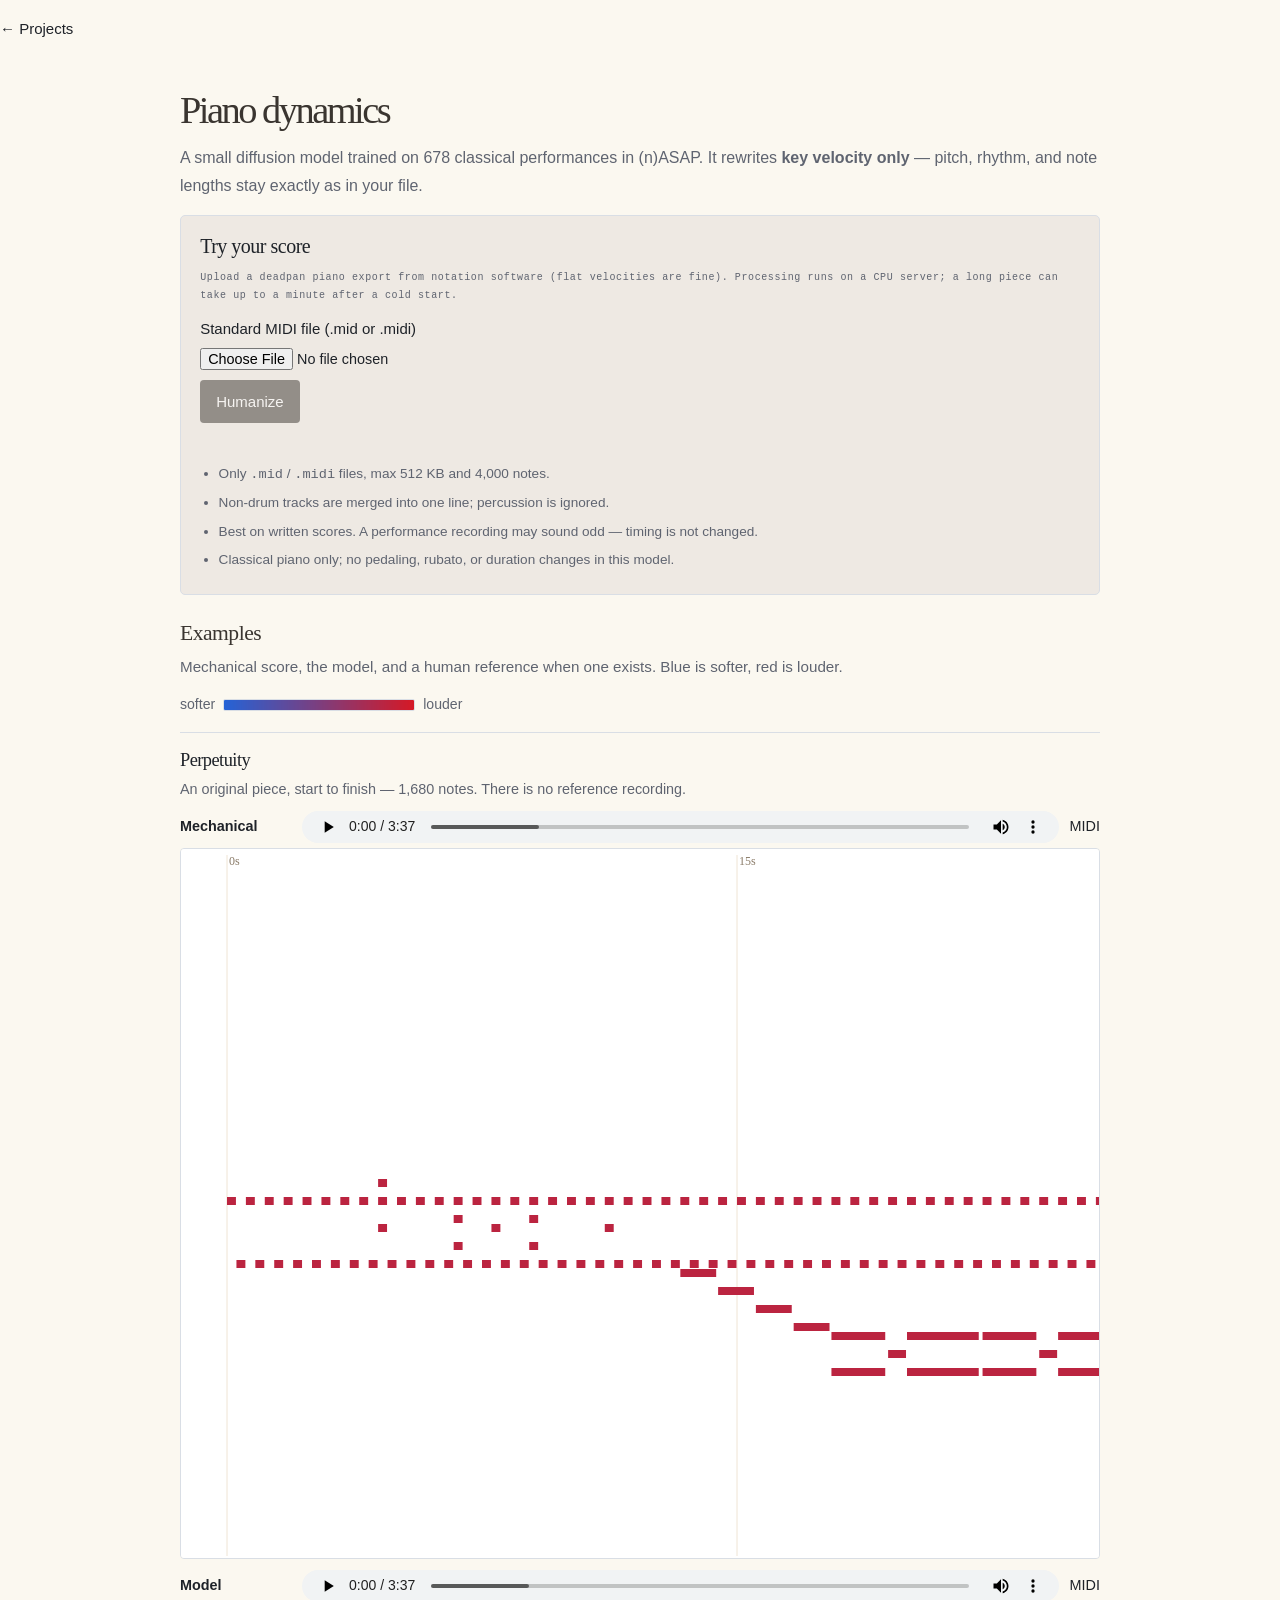
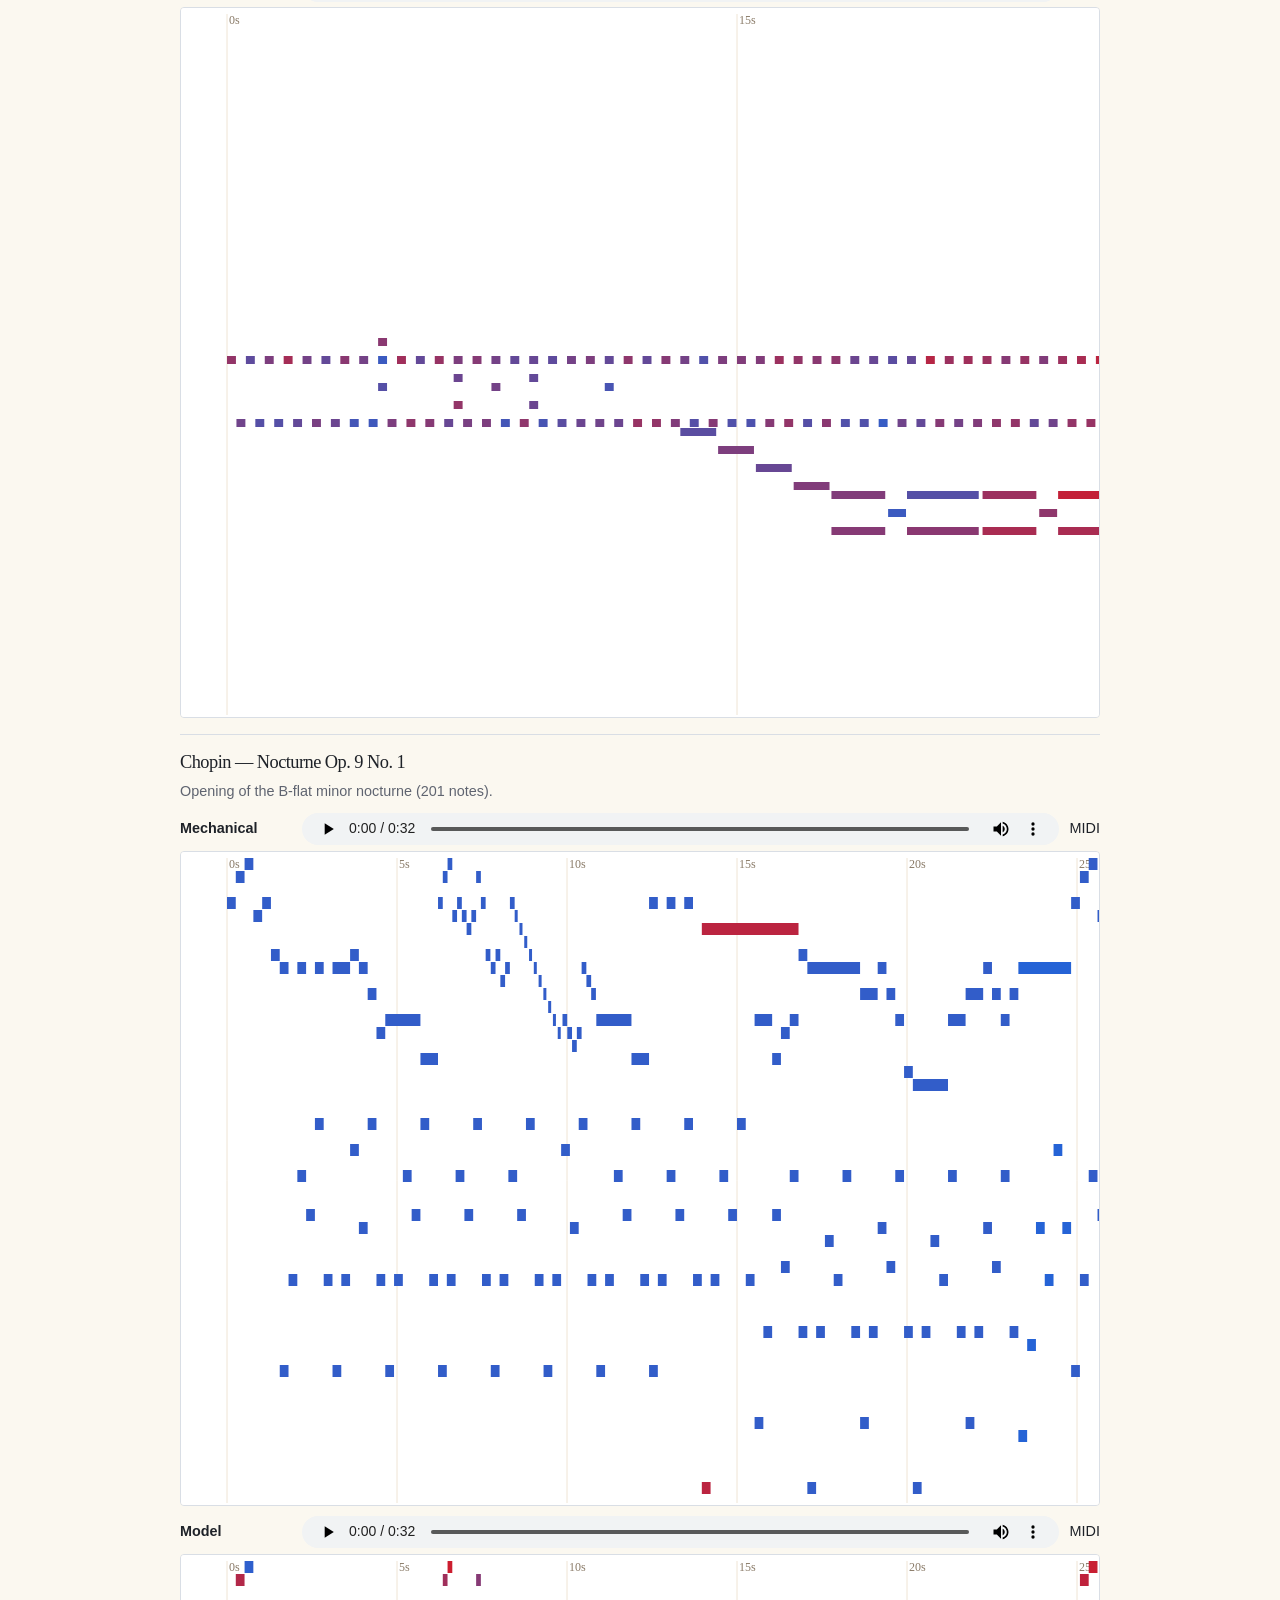
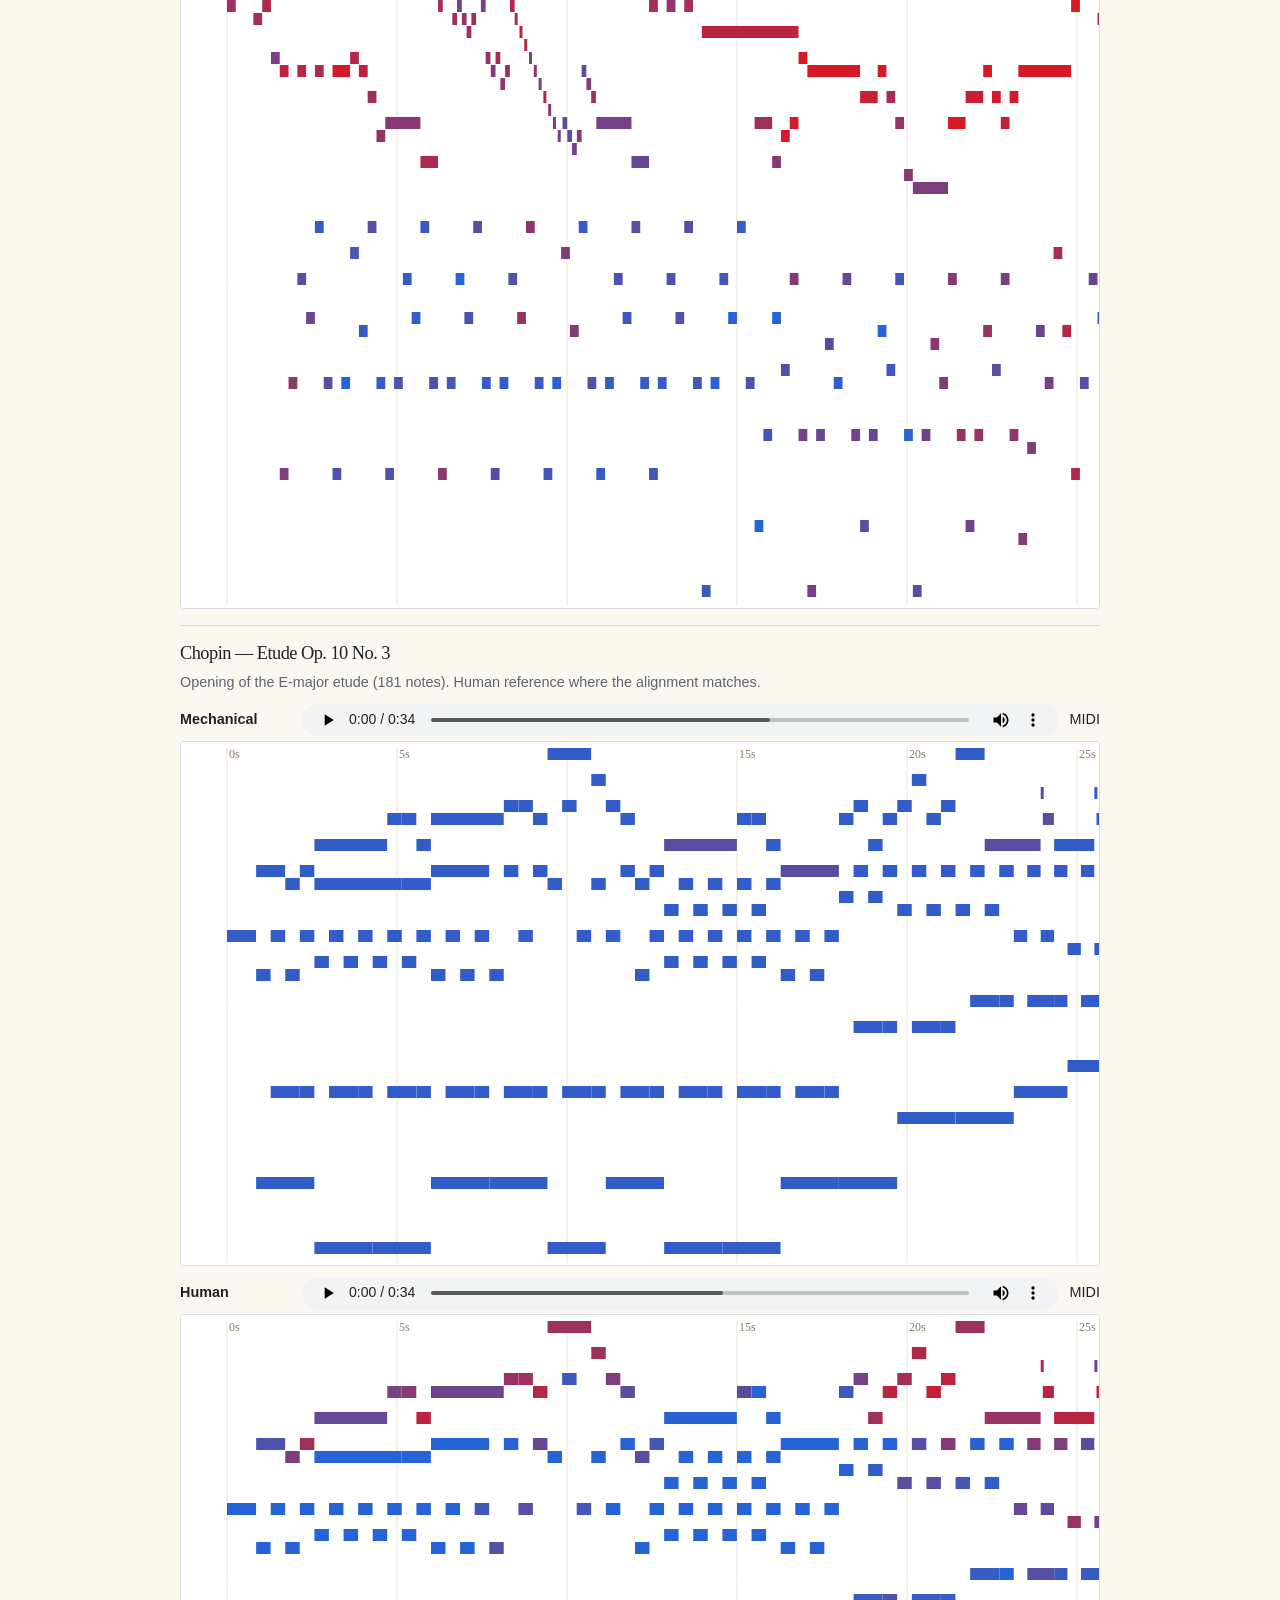
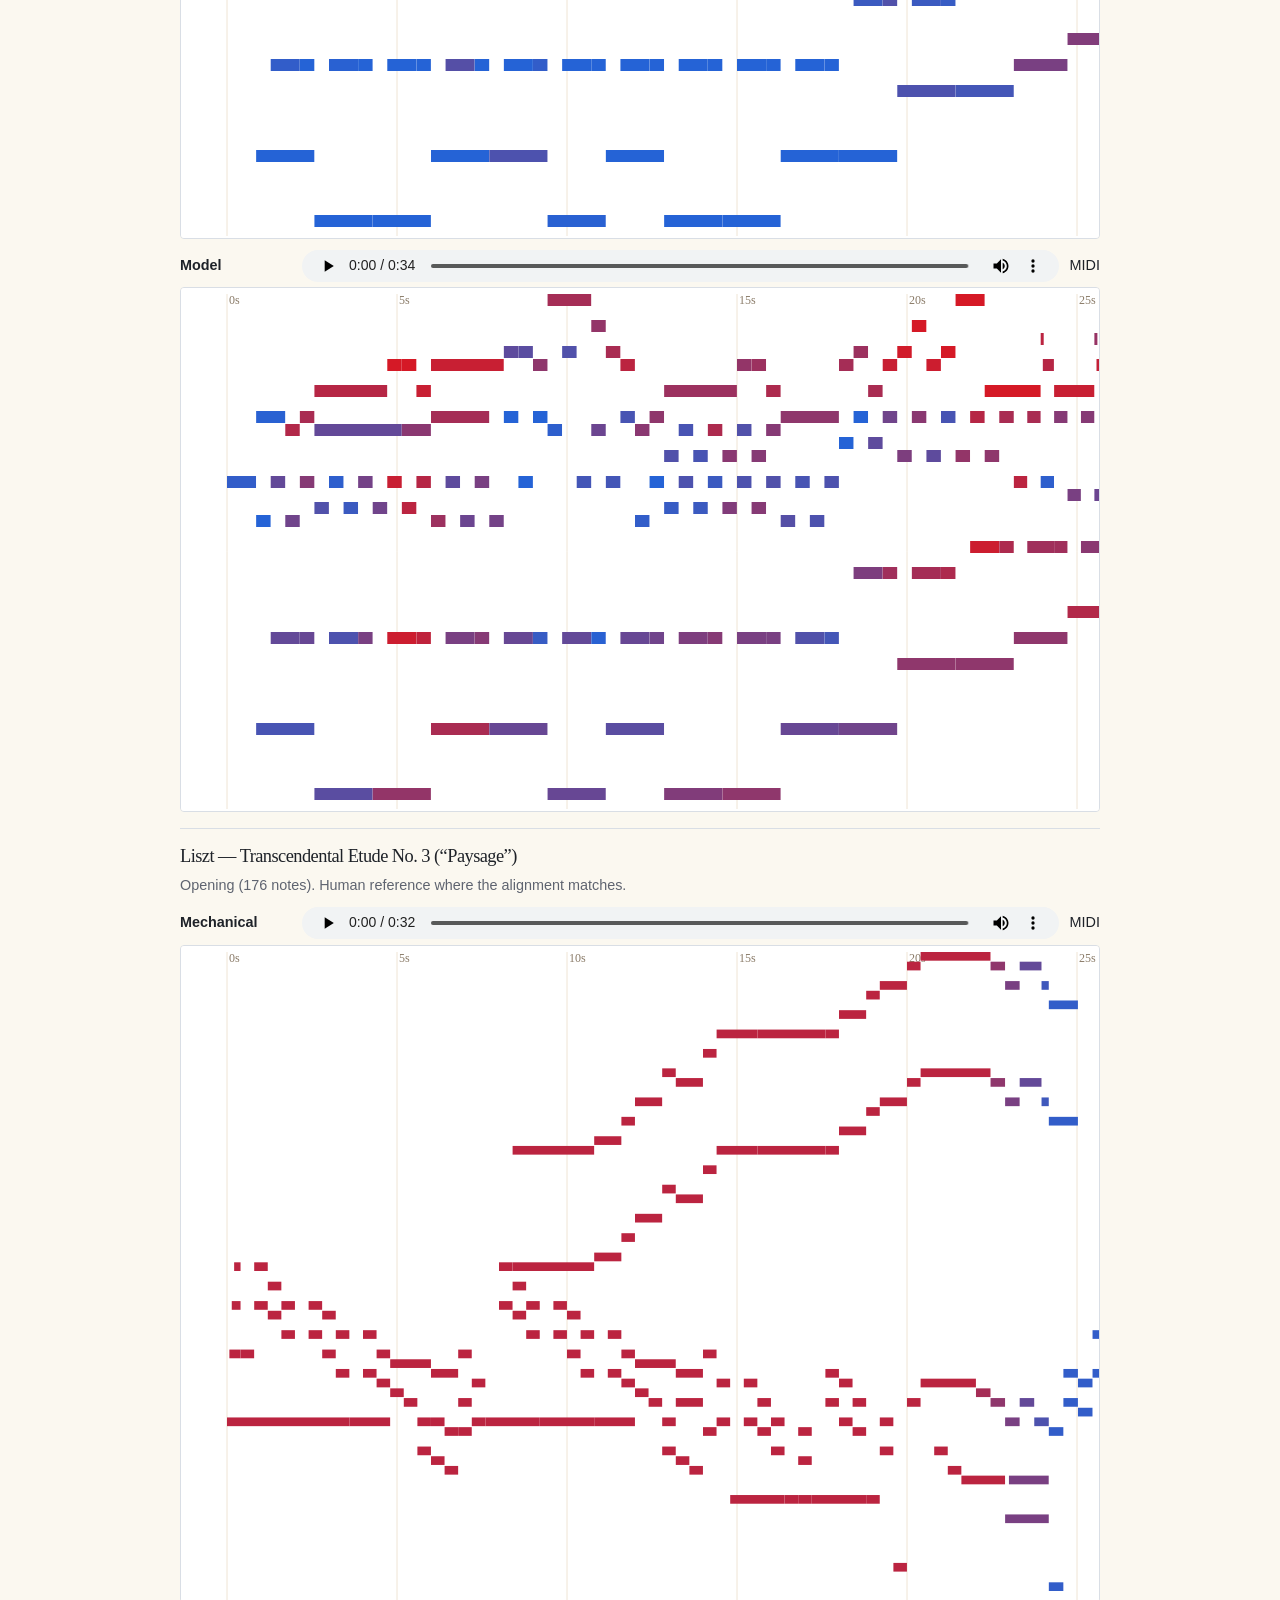
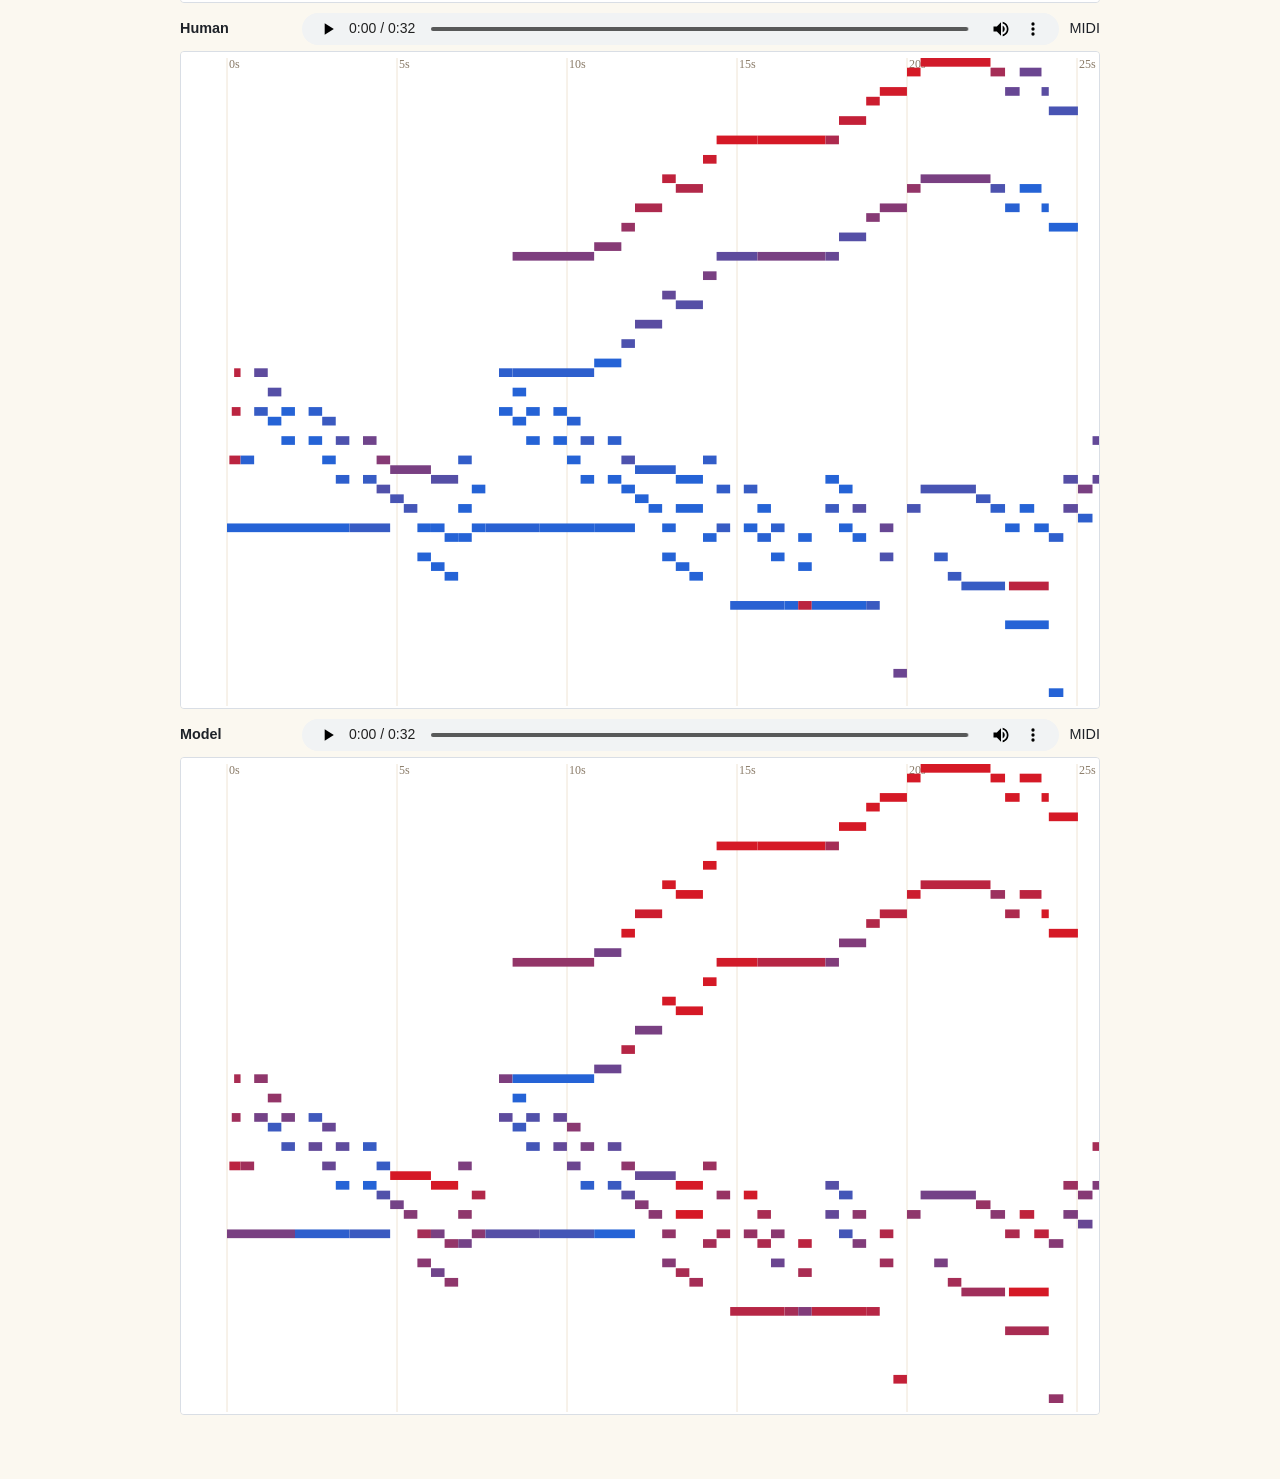
==== commit e9148aa5: "Fix piano roll playhead alignment and simplify publishing docs. Use pixel playhead inside scrollable" ====
--- a/piano/index.html
+++ b/piano/index.html
@@ -4,36 +4,36 @@
 <meta charset="utf-8">
 <meta name="viewport" content="width=device-width, initial-scale=1">
 <title>Piano dynamics — Krishiv Singhal</title>
-<link rel="stylesheet" href="../style.css?v=20261025">
-<script src="config.js?v=20261025"></script>
+<link rel="stylesheet" href="../style.css?v=20261024">
+<script src="config.js?v=20261024"></script>
 
 <style>
 .piano-page{max-width:920px;margin:0 auto;padding:2rem 0 3rem}
-.piano-page h1{font-family:Georgia,serif;font-size:2.4rem;font-weight:400;color:var(--accent,#1a1a1c);margin:0 0 .75rem}
-.piano-page .lead{color:var(--muted,#5f5c58);font-size:1rem;line-height:1.7;margin:0 0 1rem}
-.upload{background:var(--tint,#eceae4);border:1px solid var(--line,#ddd9d2);border-radius:5px;padding:1.1rem 1.2rem;margin:0 0 1.5rem}
-.upload h2{font-family:Georgia,serif;font-size:1.25rem;margin:0 0 .5rem;color:var(--ink,#1a1a1c)}
+.piano-page h1{font-family:Georgia,serif;font-size:2.4rem;font-weight:400;color:var(--accent,#315f87);margin:0 0 .75rem}
+.piano-page .lead{color:var(--muted,#5f6c79);font-size:1rem;line-height:1.7;margin:0 0 1rem}
+.upload{background:var(--tint,#eef3f7);border:1px solid var(--line,#d9dee5);border-radius:5px;padding:1.1rem 1.2rem;margin:0 0 1.5rem}
+.upload h2{font-family:Georgia,serif;font-size:1.25rem;margin:0 0 .5rem;color:var(--ink,#202b38)}
 .upload input[type=file]{display:block;margin:.35rem 0 .6rem;font-size:.9rem}
-.upload button{padding:.5rem 1rem;font:inherit;border:0;border-radius:4px;background:var(--accent,#1a1a1c);color:#f7f5f0;cursor:pointer}
-:root[data-theme=dark] .upload button{color:#1a1a1c}
+.upload button{padding:.5rem 1rem;font:inherit;border:0;border-radius:4px;background:var(--accent,#315f87);color:#fff;cursor:pointer}
 .upload button:disabled{opacity:.5;cursor:not-allowed}
-.status{font-size:.9rem;color:var(--muted,#5f5c58);min-height:1.25rem;margin-top:.45rem}
-.restrictions{font-size:.85rem;color:var(--muted,#5f5c58);margin:.75rem 0 0;padding-left:1.15rem}
+.status{font-size:.9rem;color:var(--muted,#5f6c79);min-height:1.25rem;margin-top:.45rem}
+.restrictions{font-size:.85rem;color:var(--muted,#5f6c79);margin:.75rem 0 0;padding-left:1.15rem}
 .restrictions li{margin:.25rem 0}
-.examples h2{font-family:Georgia,serif;font-size:1.35rem;margin:0 0 .35rem;color:var(--accent,#1a1a1c)}
-.examples>p{color:var(--muted,#5f5c58);font-size:.95rem;margin:0 0 .75rem}
-.legend{display:flex;align-items:center;gap:.5rem;margin:.4rem 0 .9rem;font-size:.88rem;color:var(--muted,#5f5c58)}
+.examples h2{font-family:Georgia,serif;font-size:1.35rem;margin:0 0 .35rem;color:var(--accent,#315f87)}
+.examples>p{color:var(--muted,#5f6c79);font-size:.95rem;margin:0 0 .75rem}
+.legend{display:flex;align-items:center;gap:.5rem;margin:.4rem 0 .9rem;font-size:.88rem;color:var(--muted,#5f6c79)}
 .legend canvas{width:12rem;height:.75rem;border:1px solid var(--line,#d9dee5);border-radius:2px}
 .piece{border-top:1px solid var(--line,#d9dee5);padding:1rem 0 .35rem}
 .piece h3{font-family:Georgia,serif;font-size:1.15rem;margin:0 0 .25rem}
-.piece>p{font-size:.9rem;color:var(--muted,#5f5c58);margin:0 0 .5rem;max-width:40rem}
+.piece>p{font-size:.9rem;color:var(--muted,#5f6c79);margin:0 0 .5rem;max-width:40rem}
 .lane{margin:.45rem 0 .65rem}
 .meta{display:flex;gap:.65rem;align-items:center;flex-wrap:wrap;font-size:.9rem}
 .meta .name{min-width:7rem;font-weight:600}
 audio{flex:1;min-width:12rem;height:2rem}
-.roll-wrap{position:relative;overflow-x:auto;border:1px solid var(--line,#d9dee5);border-radius:4px;background:#fff;margin-top:.35rem}
+.roll-wrap{overflow-x:auto;border:1px solid var(--line,#d9dee5);border-radius:4px;background:#fff;margin-top:.35rem}
+.roll-inner{position:relative;display:inline-block;vertical-align:top}
 canvas.roll{display:block;background:#fff;cursor:crosshair}
-.playhead{position:absolute;top:0;bottom:0;width:1px;background:var(--ink,#202b38);display:none;pointer-events:none}
+.playhead{position:absolute;top:0;bottom:0;width:1px;background:var(--ink,#202b38);display:none;pointer-events:none;left:0}
 #tip{position:fixed;z-index:20;pointer-events:none;background:var(--ink,#202b38);color:var(--paper,#fbf8f0);padding:.2rem .45rem;border-radius:3px;font:12px/1.3 Georgia,serif;display:none}
 </style>
 </head>
@@ -140,10 +140,11 @@
     row.innerHTML="<div class='meta'><div class='name'>"+lane.label+"</div>"+
       "<audio controls preload='metadata' src='"+lane.wav+"'></audio>"+
       "<a href='"+lane.mid+"'>MIDI</a></div>"+
-      "<div class='roll-wrap'><canvas class='roll'></canvas><div class='playhead'></div></div>";
+      "<div class='roll-wrap'><div class='roll-inner'><canvas class='roll'></canvas><div class='playhead'></div></div></div>";
     const audio=row.querySelector("audio");
     row.querySelector("canvas");
-    lanes.push({piece,lane,audio,canvas:row.querySelector("canvas"),playhead:row.querySelector(".playhead"),row,dirty:true});
+    const inner=row.querySelector(".roll-inner");
+    lanes.push({piece,lane,audio,canvas:row.querySelector("canvas"),playhead:row.querySelector(".playhead"),inner,wrap:row.querySelector(".roll-wrap"),row,dirty:true});
     audio.addEventListener("play",()=>{
       document.querySelectorAll("audio").forEach(o=>{if(o!==audio) o.pause();});
       document.querySelectorAll(".lane").forEach(el=>el.classList.remove("playing"));
@@ -167,6 +168,7 @@
   const g=layout(entry.canvas,entry.piece);
   const pw=Math.floor(g.w*g.dpr), ph=Math.floor(g.h*g.dpr);
   entry.canvas.style.width=g.w+"px"; entry.canvas.style.height=g.h+"px";
+  if(entry.inner) entry.inner.style.width=g.w+"px";
   if(!entry.layer||entry.layer.width!==pw||entry.layer.height!==ph){
     const layer=document.createElement("canvas");
     layer.width=pw; layer.height=ph;
@@ -199,7 +201,12 @@
     const g=entry.geom, t=entry.audio.currentTime;
     const x=g.padL+t*g.x;
     entry.playhead.style.display="block";
-    entry.playhead.style.left=(x/g.w*100)+"%";
+    entry.playhead.style.left=x+"px";
+    if(entry.wrap){
+      const margin=48, max=entry.wrap.scrollWidth-entry.wrap.clientWidth;
+      const target=Math.max(0,Math.min(x-margin, max));
+      if(Math.abs(entry.wrap.scrollLeft-target)>2) entry.wrap.scrollLeft=target;
+    }
   });
   requestAnimationFrame(tick);
 }
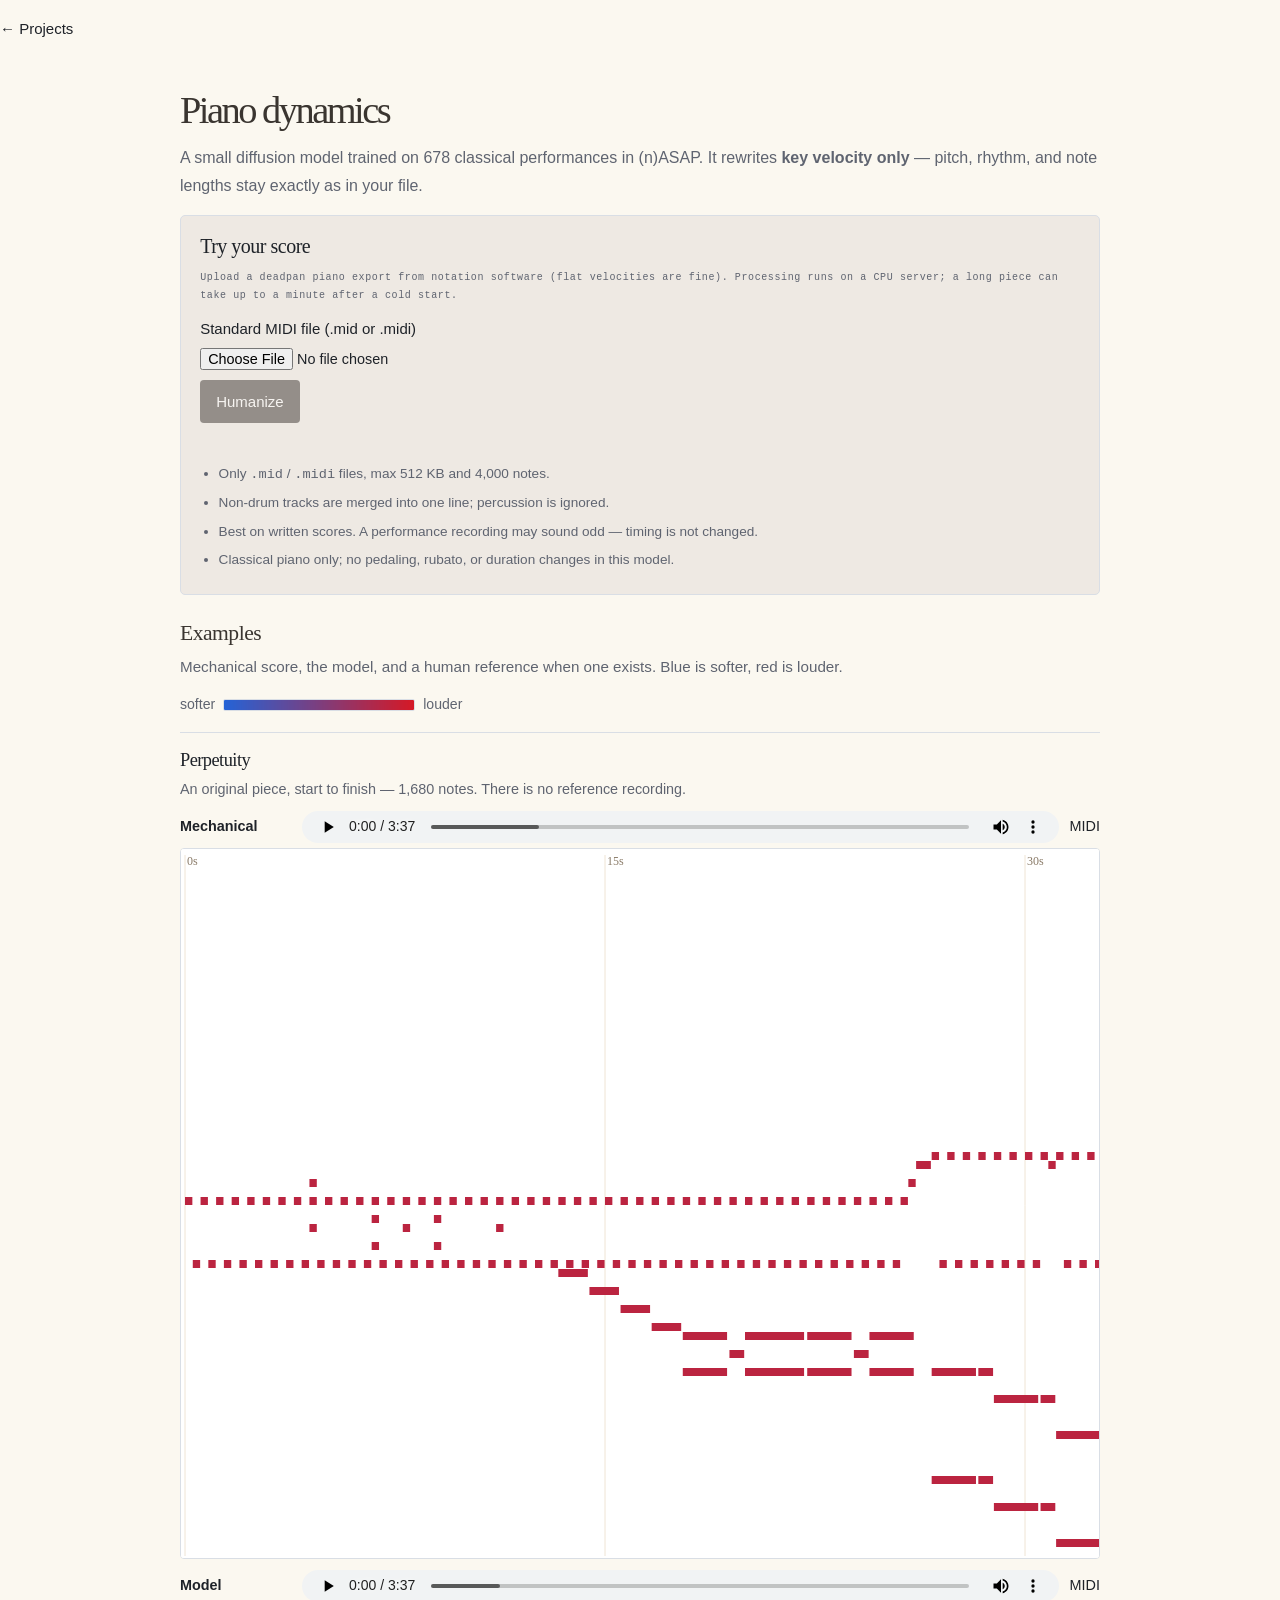
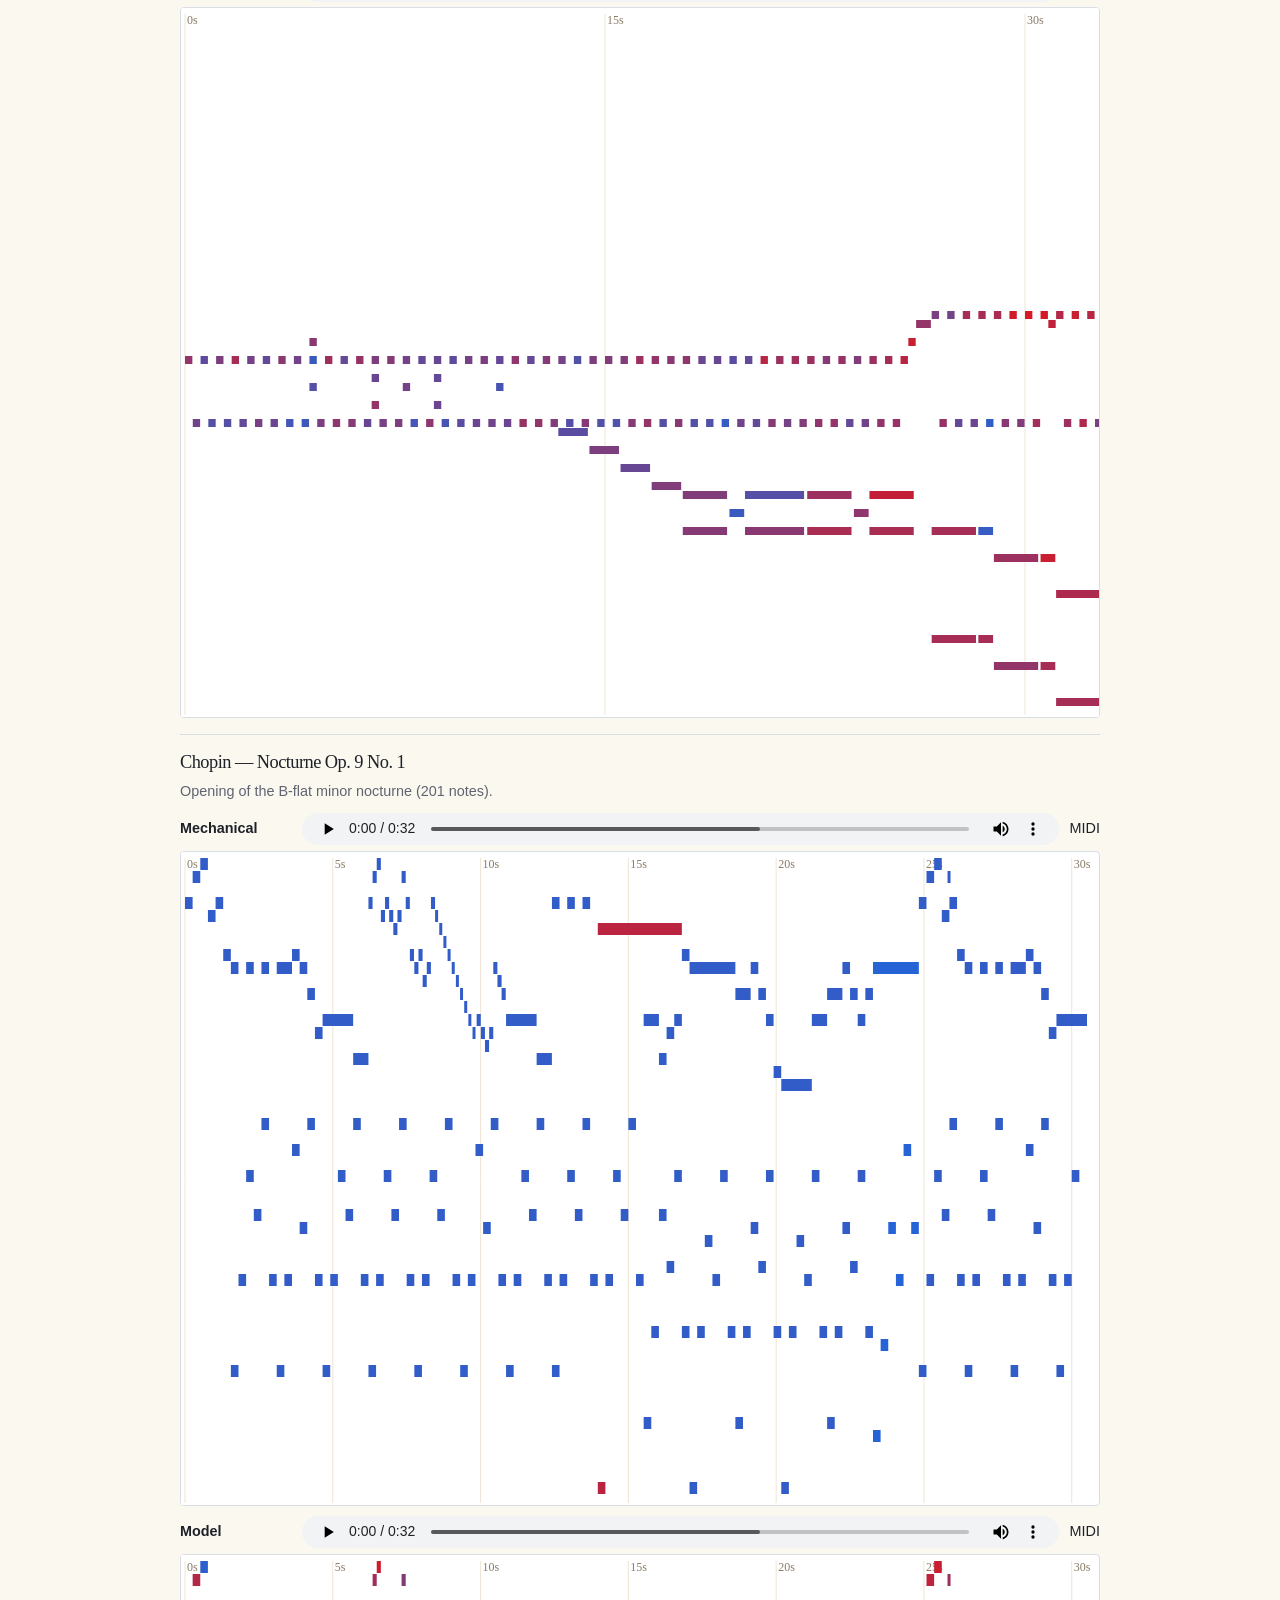
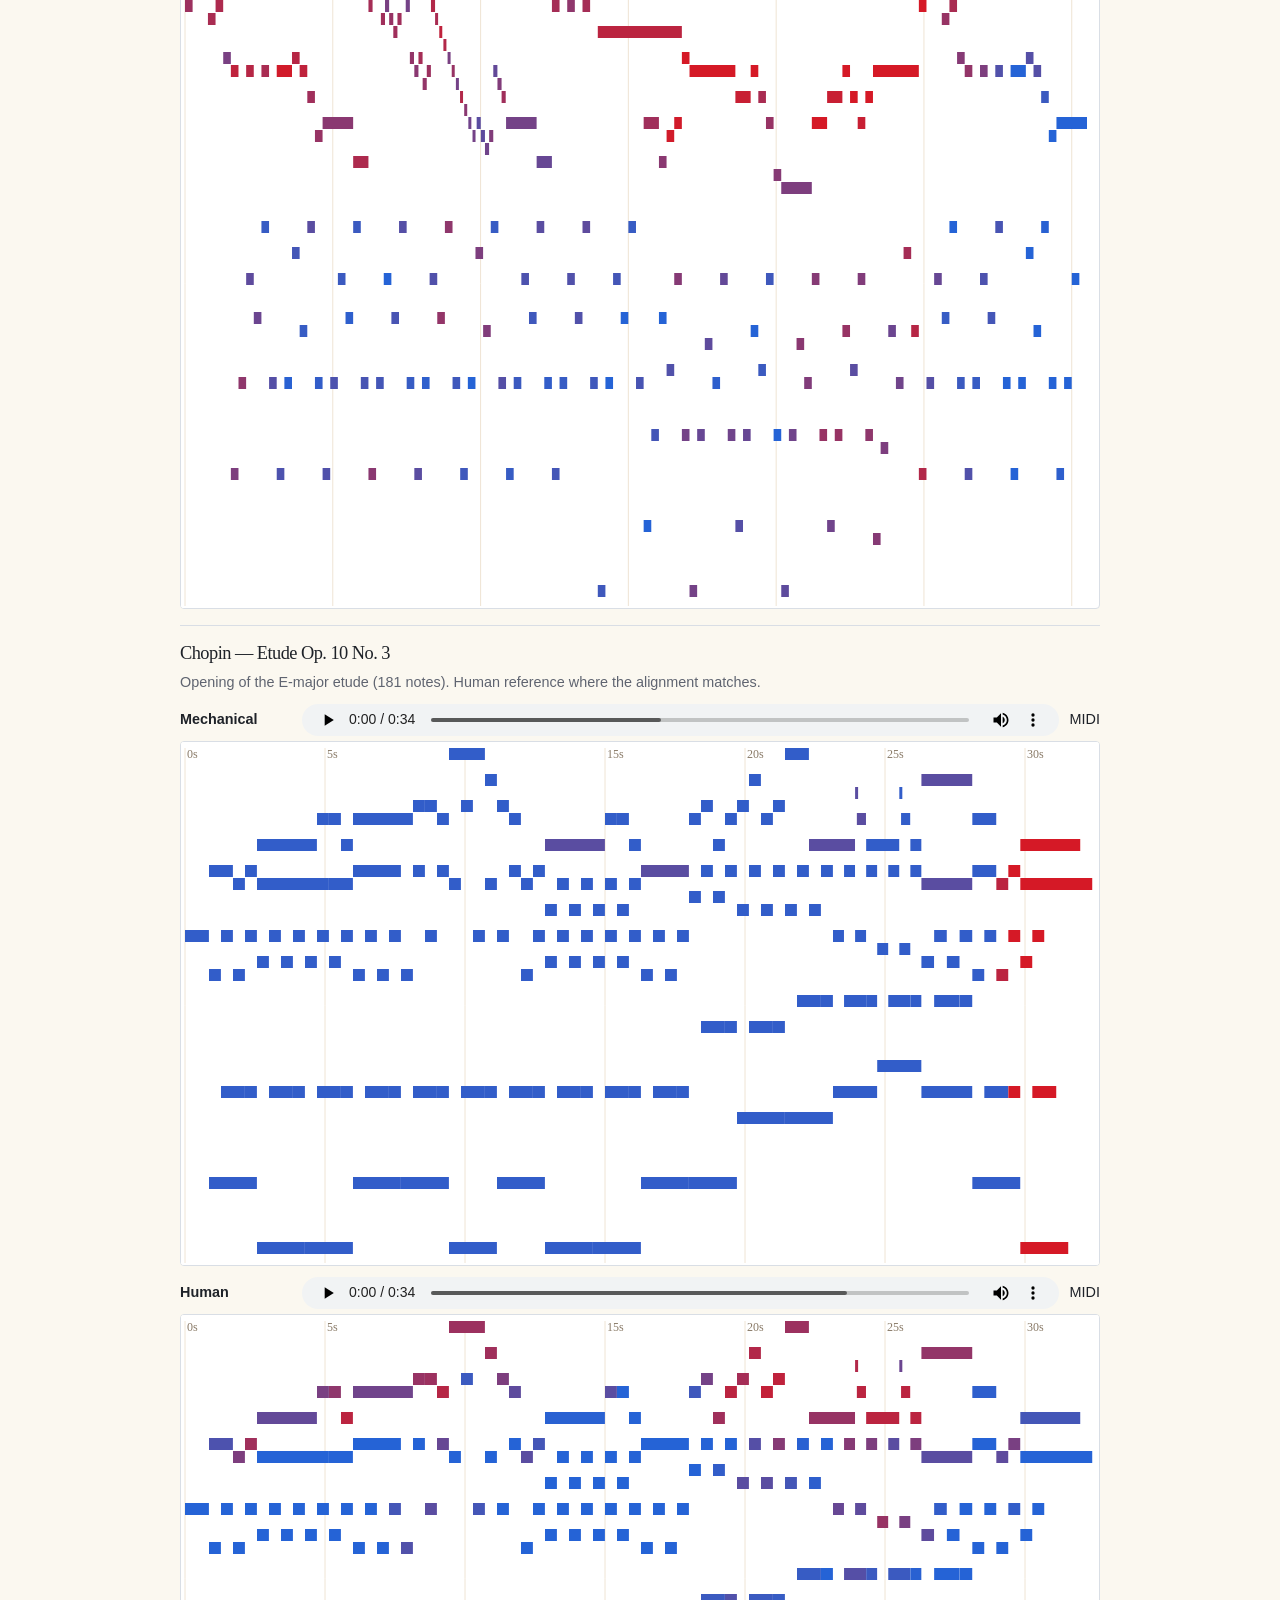
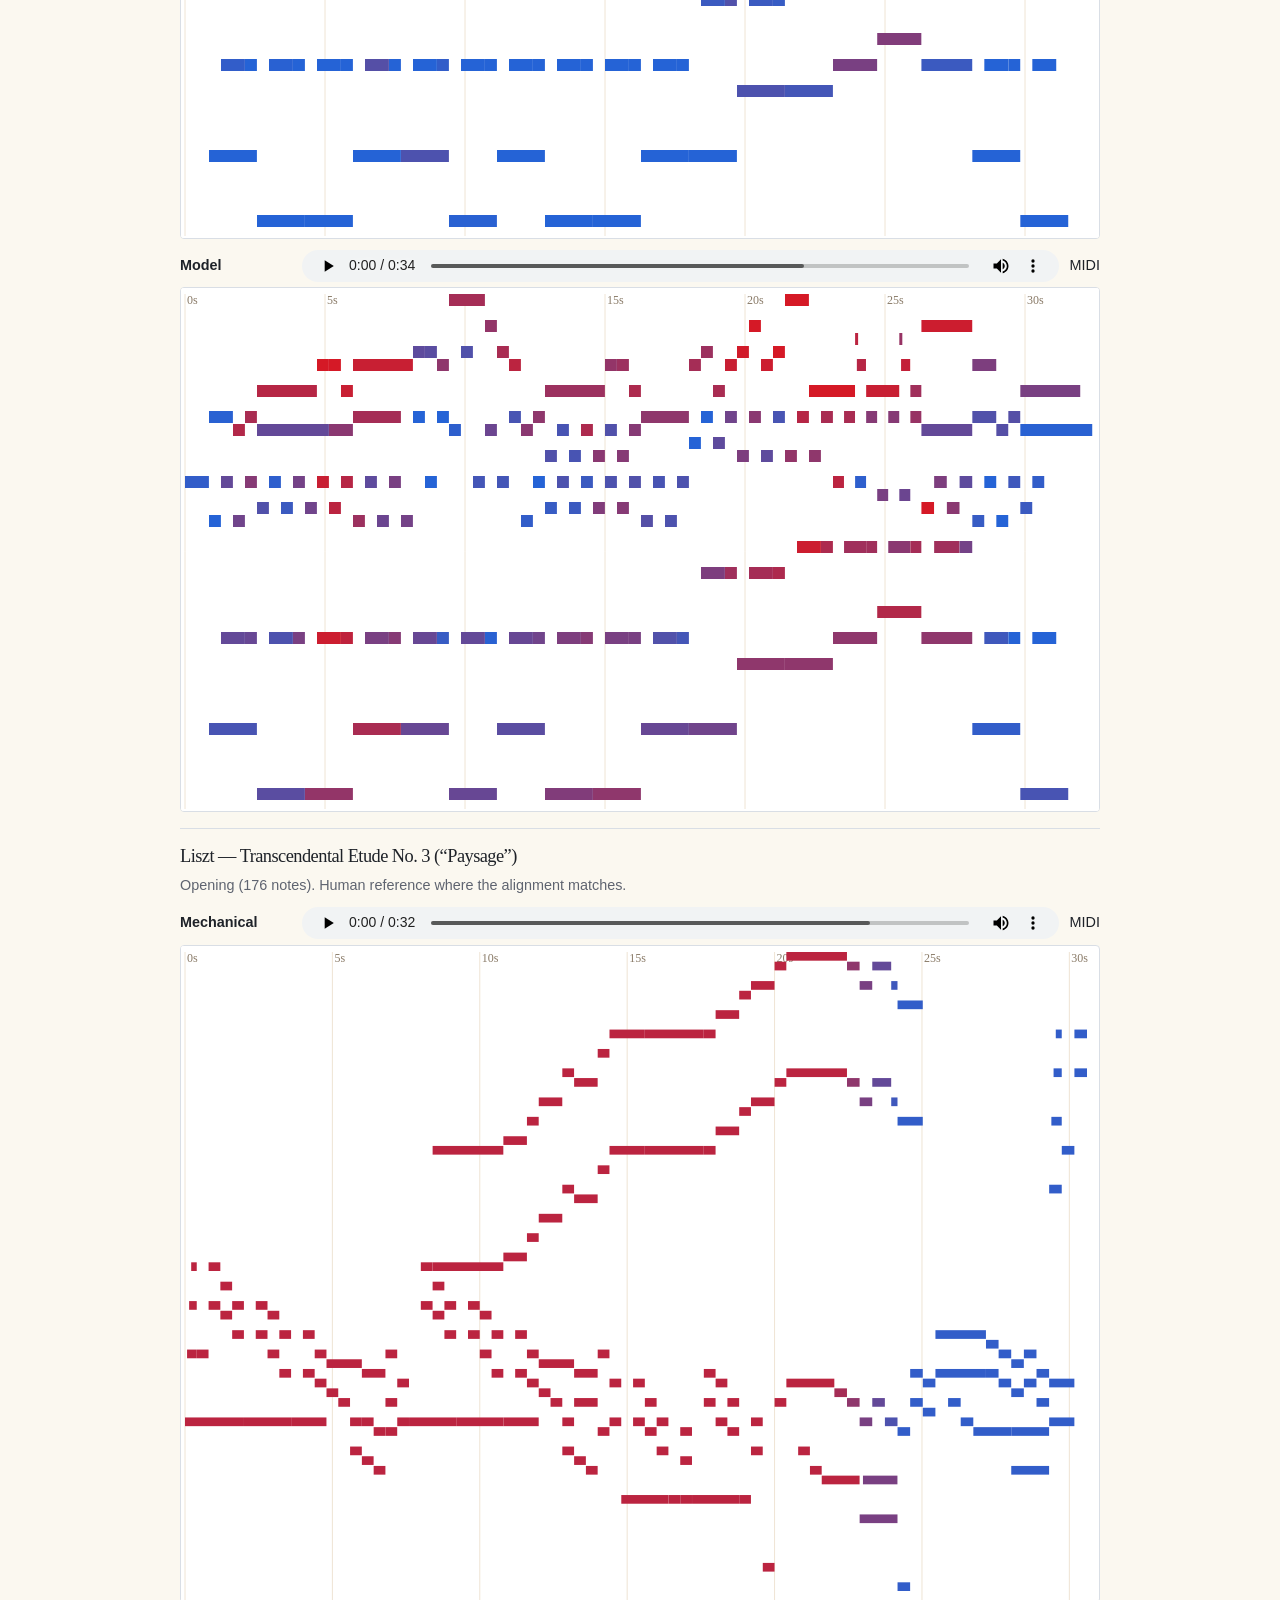
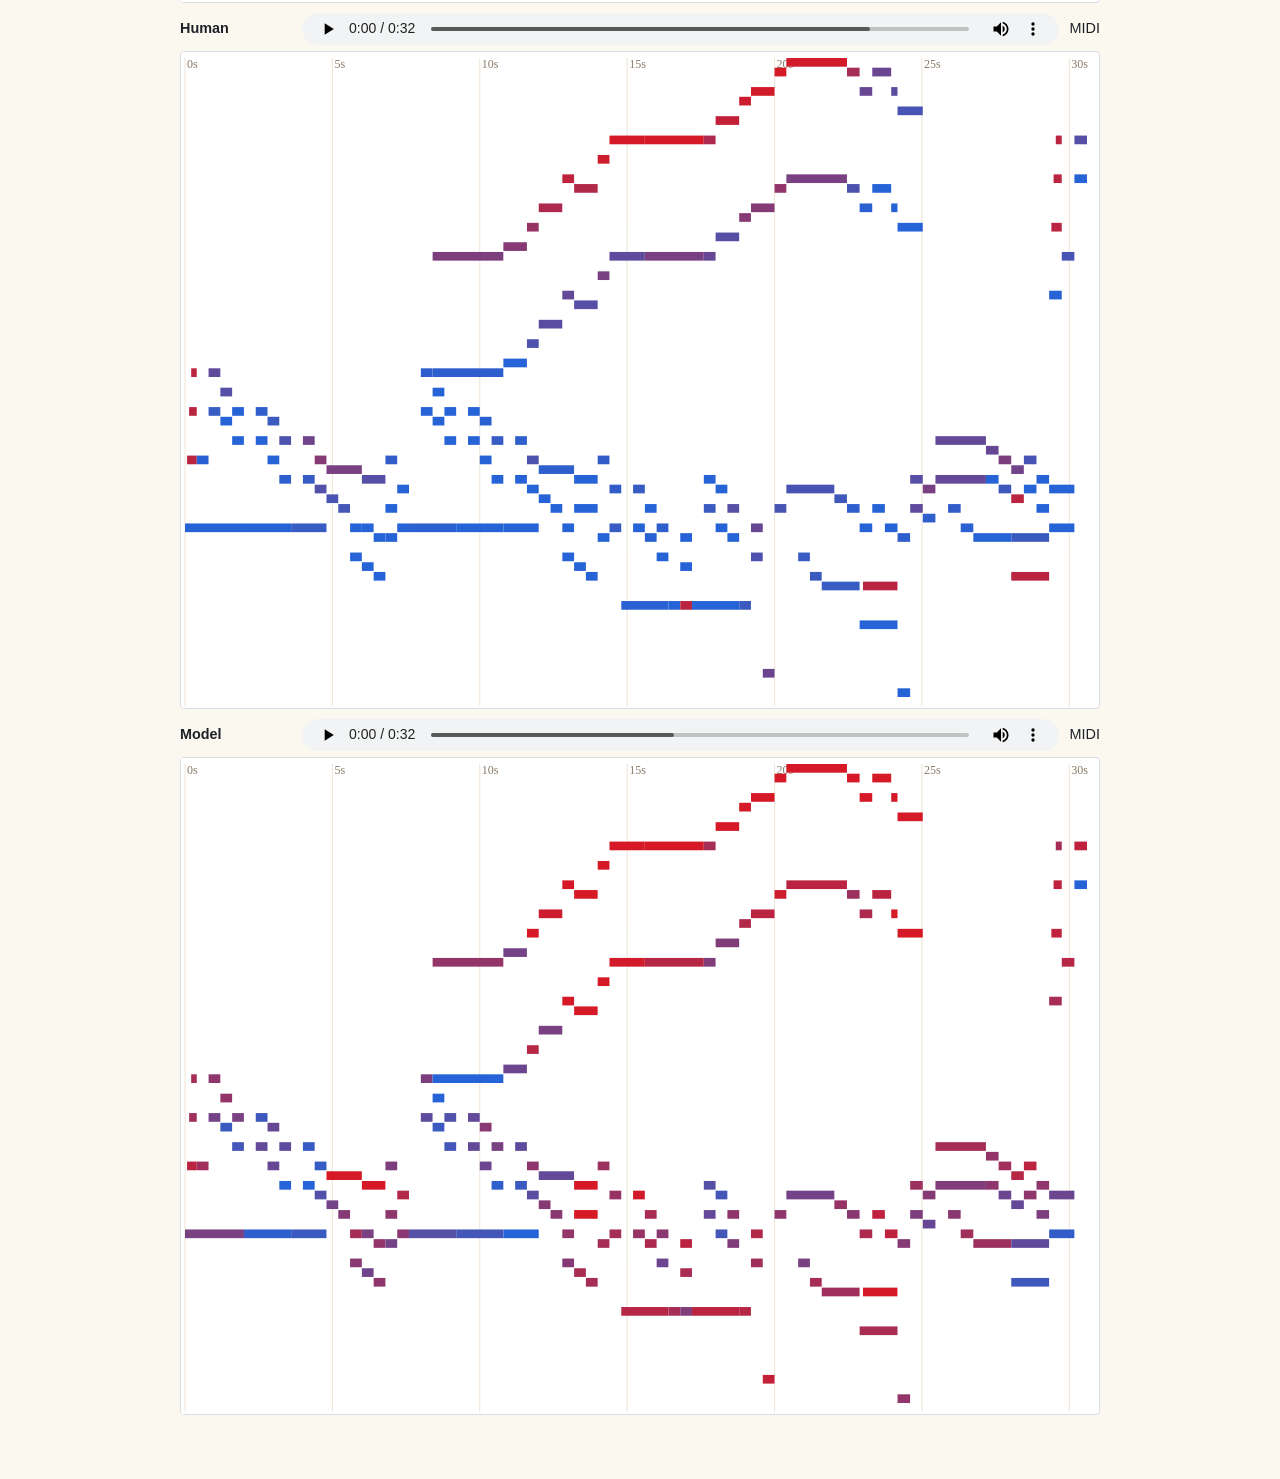
==== commit f0338d37: "Refresh projects layout, site color, and piano roll alignment. Left-align piano rolls; card-style pr" ====
--- a/piano/index.html
+++ b/piano/index.html
@@ -4,8 +4,8 @@
 <meta charset="utf-8">
 <meta name="viewport" content="width=device-width, initial-scale=1">
 <title>Piano dynamics — Krishiv Singhal</title>
-<link rel="stylesheet" href="../style.css?v=20261024">
-<script src="config.js?v=20261024"></script>
+<link rel="stylesheet" href="../style.css?v=20261026">
+<script src="config.js?v=20261026"></script>
 
 <style>
 .piano-page{max-width:920px;margin:0 auto;padding:2rem 0 3rem}
@@ -128,9 +128,17 @@
 const root=document.getElementById("pieces");
 const lanes=[];
 PIECES.forEach(piece=>{
-  let t1=0, lo=127, hi=0;
-  piece.lanes.forEach(lane=>lane.notes.forEach(n=>{t1=Math.max(t1,n[1]+n[2]); lo=Math.min(lo,n[0]); hi=Math.max(hi,n[0]);}));
-  piece.t1=Math.max(t1,.1); piece.lo=lo; piece.hi=hi;
+  let lo=127, hi=0;
+  piece.lanes.forEach(lane=>{
+    let t0=Infinity, t1=0;
+    lane.notes.forEach(n=>{
+      t0=Math.min(t0,n[1]); t1=Math.max(t1,n[1]+n[2]);
+      lo=Math.min(lo,n[0]); hi=Math.max(hi,n[0]);
+    });
+    lane.t0=t0===Infinity?0:t0;
+    lane.t1=Math.max(t1-lane.t0,.1);
+  });
+  piece.lo=lo; piece.hi=hi;
   const section=document.createElement("section");
   section.className="piece";
   section.innerHTML="<h3>"+piece.title+"</h3><p>"+piece.blurb+"</p>";
@@ -145,27 +153,32 @@
     row.querySelector("canvas");
     const inner=row.querySelector(".roll-inner");
     lanes.push({piece,lane,audio,canvas:row.querySelector("canvas"),playhead:row.querySelector(".playhead"),inner,wrap:row.querySelector(".roll-wrap"),row,dirty:true});
+    const wrap=row.querySelector(".roll-wrap");
     audio.addEventListener("play",()=>{
       document.querySelectorAll("audio").forEach(o=>{if(o!==audio) o.pause();});
       document.querySelectorAll(".lane").forEach(el=>el.classList.remove("playing"));
       row.classList.add("playing");
+      if(wrap) wrap.scrollLeft=0;
     });
     section.appendChild(row);
   });
   root.appendChild(section);
 });
-function layout(canvas,piece){
-  const view=(canvas.parentElement&&canvas.parentElement.clientWidth)||600;
-  const xScale=Math.max((view-62)/piece.t1,34);
-  const w=Math.ceil(62+piece.t1*xScale);
+function layout(canvas,entry){
+  const piece=entry.piece, lane=entry.lane;
+  const view=(canvas.parentElement&&canvas.parentElement.parentElement&&canvas.parentElement.parentElement.clientWidth)||600;
+  const tSpan=lane.t1;
+  const xScale=Math.max((view-16)/tSpan,28);
+  const padL=4, padR=8;
+  const w=Math.ceil(padL+padR+tSpan*xScale);
   const dpr=w>2400?1:Math.min(window.devicePixelRatio||1,2);
   const span=piece.hi-piece.lo+1;
   const row=Math.max(9,Math.min(13,640/span));
   const h=Math.ceil(span*row+16);
-  return {dpr,w,h,padL:46,padR:10,padT:6,row,x:xScale};
+  return {dpr,w,h,padL,padR,padT:6,row,x:xScale,t0:lane.t0,tSpan};
 }
 function paintStatic(entry){
-  const g=layout(entry.canvas,entry.piece);
+  const g=layout(entry.canvas,entry);
   const pw=Math.floor(g.w*g.dpr), ph=Math.floor(g.h*g.dpr);
   entry.canvas.style.width=g.w+"px"; entry.canvas.style.height=g.h+"px";
   if(entry.inner) entry.inner.style.width=g.w+"px";
@@ -176,14 +189,14 @@
     ctx.setTransform(g.dpr,0,0,g.dpr,0,0);
     ctx.fillStyle="#fff"; ctx.fillRect(0,0,g.w,g.h);
     ctx.strokeStyle="#efe4d4"; ctx.fillStyle="#8a7b68"; ctx.font="12px Georgia, serif";
-    const step=entry.piece.t1>90?15:5;
-    for(let s=0;s<=entry.piece.t1;s+=step){
+    const step=g.tSpan>90?15:5;
+    for(let s=0;s<=g.tSpan;s+=step){
       const x=g.padL+s*g.x;
       ctx.beginPath(); ctx.moveTo(x,g.padT); ctx.lineTo(x,g.h-2); ctx.stroke();
-      if(s%step===0){ctx.fillText(s+"s",x+2,g.padT+10);}
+      if(s%step===0){ctx.fillText((s+g.t0).toFixed(0)+"s",x+2,g.padT+10);}
     }
     entry.lane.notes.forEach(n=>{
-      const x=g.padL+n[1]*g.x, w=Math.max(3,n[2]*g.x), y=g.padT+(entry.piece.hi-n[0])*g.row;
+      const x=g.padL+(n[1]-g.t0)*g.x, w=Math.max(3,n[2]*g.x), y=g.padT+(entry.piece.hi-n[0])*g.row;
       ctx.fillStyle=velColor(n[3]); ctx.fillRect(x,y,w,g.row-1);
     });
     entry.layer=layer; entry.geom=g;
@@ -198,8 +211,8 @@
   lanes.forEach(entry=>{
     if(entry.dirty) paintStatic(entry);
     if(entry.audio.paused) return;
-    const g=entry.geom, t=entry.audio.currentTime;
-    const x=g.padL+t*g.x;
+    const g=entry.geom, t=entry.audio.currentTime-g.t0;
+    const x=g.padL+Math.max(0,t)*g.x;
     entry.playhead.style.display="block";
     entry.playhead.style.left=x+"px";
     if(entry.wrap){
@@ -210,11 +223,11 @@
   });
   requestAnimationFrame(tick);
 }
-function hover(ev,canvas,piece,lane){
-  const g=layout(canvas,piece);
+function hover(ev,canvas,entry){
+  const g=layout(canvas,entry), piece=entry.piece, lane=entry.lane;
   const rect=canvas.getBoundingClientRect();
   const x=(ev.clientX-rect.left), y=(ev.clientY-rect.top);
-  const t=(x-g.padL)/g.x, pitch=piece.hi-Math.floor((y-g.padT)/g.row);
+  const t=(x-g.padL)/g.x+g.t0, pitch=piece.hi-Math.floor((y-g.padT)/g.row);
   let hit=null, best=1e9;
   lane.notes.forEach(n=>{
     if(n[0]!==pitch||t<n[1]||t>n[1]+n[2]) return;
@@ -226,7 +239,7 @@
   tip.textContent=pitchName(hit[0])+" · vel "+hit[3];
 }
 lanes.forEach(entry=>{
-  entry.canvas.addEventListener("mousemove",ev=>hover(ev,entry.canvas,entry.piece,entry.lane));
+  entry.canvas.addEventListener("mousemove",ev=>hover(ev,entry.canvas,entry));
   entry.canvas.addEventListener("mouseleave",()=>{tip.style.display="none";});
 });
 window.addEventListener("resize",()=>lanes.forEach(e=>{e.dirty=true;}));
--- a/style.css
+++ b/style.css
@@ -1,12 +1,31 @@
-:root{--paper:#fbf8f0;--ink:#1e2228;--muted:#5f6470;--line:#d9dee5;--accent:#3a3530;--tint:#eee9e3;--panel:#f3eee4;--mono:ui-monospace,SFMono-Regular,Menlo,Consolas,monospace;color-scheme:light}
-:root[data-theme=dark]{--paper:#141418;--ink:#e8e6e2;--muted:#a8a4a0;--line:#34343a;--accent:#c9c2b8;--tint:#1e1e24;--panel:#1c1b1f;color-scheme:dark}
-*{box-sizing:border-box}html{scroll-behavior:smooth;scroll-padding-top:35px}body{margin:0;background:var(--paper);color:var(--ink);font-family:Arial,Helvetica,sans-serif;font-size:15px;line-height:1.8;-webkit-font-smoothing:antialiased}::selection{background:#d8d0c4;color:#1e2228}a{color:inherit;text-decoration:none}a:hover{color:var(--accent)}a,button,summary{-webkit-tap-highlight-color:transparent}a:focus-visible,button:focus-visible,summary:focus-visible{outline:2px solid var(--accent);outline-offset:5px}button{font:inherit;color:inherit;cursor:pointer}button:hover{color:var(--accent)}[hidden]{display:none!important}.shell{max-width:1090px;padding:0 48px;margin:auto}header{min-height:98px;display:flex;align-items:center;justify-content:space-between;gap:24px;border-bottom:1px solid var(--line)}.monogram{font-family:Georgia,serif;font-size:30px;letter-spacing:-2px}.monogram span{color:var(--accent)}nav{display:flex;align-items:center;gap:29px;font-size:13px}nav a{padding:8px 0;position:relative}nav a[aria-current=page]{color:var(--accent)}nav a[aria-current=page]:after{content:"";position:absolute;height:2px;background:var(--accent);bottom:0;left:0;right:0}nav span{color:var(--muted)}[data-theme-toggle]{background:transparent;border:1px solid var(--line);border-radius:50%;width:34px;height:34px;line-height:1;display:grid;place-items:center;font-size:16px}
-.intro{display:grid;grid-template-columns:1.45fr 1fr;gap:48px;align-items:center;padding:68px 0 60px}.intro-copy{min-width:0}h1{font-family:Georgia,'Times New Roman',serif;font-size:60px;font-weight:400;letter-spacing:-2.5px;line-height:1.13;margin:0 0 25px}.intro h1{color:var(--accent)}h1 span{color:var(--accent)}.intro-note{font-size:17px;line-height:1.8;max-width:510px;margin:0;color:var(--ink)}.intro-copy>p:not(.intro-note){color:var(--muted)}.hero-figure{margin:0;background:var(--tint);border-radius:5px;position:relative;padding:4px 0 20px;overflow:hidden;border:1px solid var(--line)}.hero-figure svg{width:100%;height:auto;display:block}.hero-figure button{display:block;margin:-26px auto 0;border:0;border-bottom:1px solid var(--line);background:transparent;padding:5px 0;font-family:var(--mono);font-size:10px;color:var(--accent);position:relative}.hero-figure figcaption{font-family:var(--mono);font-size:10px;text-align:center;color:var(--muted)}.voxel{transition:transform .3s ease}.hero-figure:hover .accent-voxel{transform:translateY(-3px)}
-h2{font-family:Georgia,serif;font-size:25px;font-weight:400;line-height:1.3;letter-spacing:-.5px;margin:0}h3{font-family:Georgia,serif;font-size:27px;font-weight:400;letter-spacing:-.55px;line-height:1.3;margin:0 0 16px}.section-heading{display:flex;align-items:center;justify-content:space-between;gap:20px;border-bottom:1px solid var(--line);padding-bottom:22px}.eyebrow,.project-meta,.project-art>span,.quiet,.label{font-family:var(--mono);font-size:10px;letter-spacing:.6px;color:var(--muted)}.eyebrow{margin:0 0 18px}.text-link{font-size:13px;color:var(--accent);border-bottom:1px solid var(--line);padding-bottom:3px;display:inline-block;line-height:1.8}.text-link span{margin-left:10px}.inline-links{display:flex;flex-wrap:wrap;gap:22px}.about{display:grid;grid-template-columns:200px 1fr;gap:40px;border-top:1px solid var(--line);padding:42px 0 46px}.about>div{min-width:0}.about p{color:var(--muted);font-size:15px;line-height:1.85;margin:0 0 18px}.about p:last-child{margin:0}.about p a{color:var(--accent);text-decoration:underline;text-decoration-color:var(--line);text-underline-offset:4px}.pathways{display:grid;grid-template-columns:1fr 1fr;gap:20px;padding:0 0 40px}.pathway{display:block;position:relative;padding:28px 32px;background:var(--tint);border:1px solid var(--line);border-radius:5px;transition:border-color .2s,transform .2s}.pathway:nth-child(2){background:var(--panel)}.pathway:hover{border-color:var(--accent);transform:translateY(-3px)}.pathway h2,.pathway h3{font-size:26px;margin:8px 0 12px;color:var(--accent)}.pathway p{font-size:14px;color:var(--muted);margin:0;max-width:350px}.pathway .arrow{display:block;color:var(--accent);margin-top:15px;font-size:20px}.pathway .label{color:var(--accent)}
-.page-intro{padding:63px 0 40px;max-width:700px}.page-intro h1{font-size:52px;color:var(--accent);margin-bottom:20px}.page-intro>p{color:var(--muted);font-size:16px;line-height:1.8;max-width:660px;margin:0}.project{display:grid;grid-template-columns:200px 1fr;gap:40px;padding:40px 0;border-top:1px solid var(--line)}.project-art{background:var(--tint);border-radius:4px;display:flex;flex-direction:column;align-items:center;justify-content:center;height:190px}.project-art svg{width:190px;height:143px}.project-art>span{font-size:9px;margin-top:8px;color:var(--accent)}.project-copy{min-width:0}.project-meta{display:flex;justify-content:space-between;gap:18px;font-size:10px;letter-spacing:.3px;margin:0 0 14px;color:var(--accent)}.project-meta>span{text-align:right;color:var(--muted);letter-spacing:0}.project-copy>p{color:var(--muted);font-size:15px;line-height:1.85;margin:0 0 17px}.project-copy>p.quiet{display:block;font-size:11px;color:var(--accent);border-left:2px solid var(--accent);padding-left:12px}.project-copy .inline-links{margin-top:16px}summary{display:flex;align-items:center;gap:18px;cursor:pointer;list-style:none;width:max-content;max-width:100%;font-size:13px;color:var(--accent);min-height:40px}summary::-webkit-details-marker{display:none}summary span{font-size:20px;line-height:1;transition:transform .2s}details[open] summary span{transform:rotate(45deg)}.notes{font-size:14px;line-height:1.85;color:var(--muted);padding:8px 0 2px;max-width:650px}.notes h4{font-size:14px;color:var(--ink);font-weight:500;margin:15px 0 8px}.notes p{margin:0 0 18px}.notes .text-link{margin-bottom:12px}.small-grid{display:grid;grid-template-columns:1fr 1fr;gap:38px;padding:30px 0 40px}.small-grid h3{font-size:24px}.small-grid p:not(.eyebrow){color:var(--muted);font-size:14px;margin:0 0 20px}.further{padding-top:34px}.page-nav{display:flex;align-items:center;justify-content:space-between;gap:24px;border-top:1px solid var(--line);padding:28px 0 45px;font-size:14px;color:var(--accent)}.contact{padding:32px 0 49px}.contact p{font-size:13px;color:var(--muted);margin:0 0 8px}.contact>a{font-family:Georgia,serif;font-size:29px;letter-spacing:-.5px;overflow-wrap:anywhere}.contact>a span{color:var(--accent);font-family:Arial,sans-serif;font-size:23px;margin-left:15px}footer{border-top:1px solid var(--line);display:flex;flex-wrap:wrap;align-items:center;gap:25px;padding:22px 0 30px;font-size:11px;color:var(--muted)}footer>span{margin-right:auto}.skip{position:absolute;left:20px;top:-100px;padding:10px;background:var(--paper);z-index:10}.skip:focus{top:10px}
+:root{--paper:#fbf8f0;--ink:#1e2228;--muted:#5f6470;--line:#d9dee5;--accent:#3a3530;--accent-warm:#9c5c45;--accent-sage:#3d6b5a;--accent-plum:#6b5b8a;--accent-gold:#a8844a;--tint:#eee9e3;--panel:#f3eee4;--mono:ui-monospace,SFMono-Regular,Menlo,Consolas,monospace;color-scheme:light}
+:root[data-theme=dark]{--paper:#141418;--ink:#e8e6e2;--muted:#a8a4a0;--line:#34343a;--accent:#c9c2b8;--accent-warm:#d4a088;--accent-sage:#7aab96;--accent-plum:#b0a0cc;--accent-gold:#c9a86a;--tint:#1e1e24;--panel:#1c1b1f;color-scheme:dark}
+*{box-sizing:border-box}html{scroll-behavior:smooth;scroll-padding-top:35px}body{margin:0;background:var(--paper);color:var(--ink);font-family:Arial,Helvetica,sans-serif;font-size:15px;line-height:1.8;-webkit-font-smoothing:antialiased}::selection{background:#d8d0c4;color:#1e2228}a{color:inherit;text-decoration:none}a:hover{color:var(--accent)}a,button,summary{-webkit-tap-highlight-color:transparent}a:focus-visible,button:focus-visible,summary:focus-visible{outline:2px solid var(--accent);outline-offset:5px}button{font:inherit;color:inherit;cursor:pointer}button:hover{color:var(--accent)}[hidden]{display:none!important}.shell{max-width:1090px;padding:0 48px;margin:auto}header{min-height:98px;display:flex;align-items:center;justify-content:space-between;gap:24px;border-bottom:1px solid var(--line)}.monogram{font-family:Georgia,serif;font-size:30px;letter-spacing:-2px}.monogram span{color:var(--accent-warm)}nav{display:flex;align-items:center;gap:29px;font-size:13px}nav a{padding:8px 0;position:relative}nav a[aria-current=page]{color:var(--accent-warm)}nav a[aria-current=page]:after{content:"";position:absolute;height:2px;background:var(--accent-warm);bottom:0;left:0;right:0}nav span{color:var(--muted)}[data-theme-toggle]{background:transparent;border:1px solid var(--line);border-radius:50%;width:34px;height:34px;line-height:1;display:grid;place-items:center;font-size:16px}
+.intro{display:grid;grid-template-columns:1.45fr 1fr;gap:48px;align-items:center;padding:68px 0 60px}.intro-copy{min-width:0}h1{font-family:Georgia,'Times New Roman',serif;font-size:60px;font-weight:400;letter-spacing:-2.5px;line-height:1.13;margin:0 0 25px}.intro h1{color:var(--ink)}h1 span{color:var(--accent-warm)}.intro-note{font-size:17px;line-height:1.8;max-width:510px;margin:0;color:var(--ink)}.intro-copy>p:not(.intro-note){color:var(--muted)}.hero-figure{margin:0;background:var(--tint);border-radius:5px;position:relative;padding:4px 0 20px;overflow:hidden;border:1px solid var(--line)}.hero-figure svg{width:100%;height:auto;display:block}.hero-figure button{display:block;margin:-26px auto 0;border:0;border-bottom:1px solid var(--line);background:transparent;padding:5px 0;font-family:var(--mono);font-size:10px;color:var(--accent);position:relative}.hero-figure figcaption{font-family:var(--mono);font-size:10px;text-align:center;color:var(--muted)}.voxel{transition:transform .3s ease}.hero-figure:hover .accent-voxel{transform:translateY(-3px)}
+h2{font-family:Georgia,serif;font-size:25px;font-weight:400;line-height:1.3;letter-spacing:-.5px;margin:0}h3{font-family:Georgia,serif;font-size:27px;font-weight:400;letter-spacing:-.55px;line-height:1.3;margin:0 0 16px}.section-heading{display:flex;align-items:center;justify-content:space-between;gap:20px;border-bottom:1px solid var(--line);padding-bottom:22px}.eyebrow,.project-meta,.project-art>span,.quiet,.label{font-family:var(--mono);font-size:10px;letter-spacing:.6px;color:var(--muted)}.eyebrow{margin:0 0 18px}.text-link{font-size:13px;color:var(--accent);border-bottom:1px solid var(--line);padding-bottom:3px;display:inline-block;line-height:1.8}.text-link span{margin-left:10px}.inline-links{display:flex;flex-wrap:wrap;gap:22px}.about{display:grid;grid-template-columns:200px 1fr;gap:40px;border-top:1px solid var(--line);padding:42px 0 46px}.about>div{min-width:0}.about p{color:var(--muted);font-size:15px;line-height:1.85;margin:0 0 18px}.about p:last-child{margin:0}.about p a{color:var(--accent);text-decoration:underline;text-decoration-color:var(--line);text-underline-offset:4px}.pathways{display:grid;grid-template-columns:1fr 1fr;gap:20px;padding:0 0 40px}.pathway{display:block;position:relative;padding:28px 32px;background:var(--tint);border:1px solid var(--line);border-radius:5px;transition:border-color .2s,transform .2s}.pathway:nth-child(2){background:var(--panel)}.pathway:hover{border-color:var(--accent-warm);transform:translateY(-3px)}.pathway h2,.pathway h3{font-size:26px;margin:8px 0 12px;color:var(--ink)}.pathway p{font-size:14px;color:var(--muted);margin:0;max-width:350px}.pathway .arrow{display:block;color:var(--accent-warm);margin-top:15px;font-size:20px}.pathway .label{color:var(--accent-sage)}.pathway:nth-child(1){background:linear-gradient(135deg,#f6ebe4 0%,var(--tint) 55%)}.pathway:nth-child(2){background:linear-gradient(135deg,#e8f0eb 0%,var(--panel) 55%)}
+.page-intro{padding:63px 0 40px;max-width:700px}.page-intro h1{font-size:52px;color:var(--ink);margin-bottom:20px}.page-intro>p{color:var(--muted);font-size:16px;line-height:1.8;max-width:660px;margin:0}.project{display:grid;grid-template-columns:200px 1fr;gap:40px;padding:40px 0;border-top:1px solid var(--line)}.project-art{background:var(--tint);border-radius:4px;display:flex;flex-direction:column;align-items:center;justify-content:center;height:190px}.project-art svg{width:190px;height:143px}.project-art>span{font-size:9px;margin-top:8px;color:var(--accent)}.project-copy{min-width:0}.project-meta{display:flex;justify-content:space-between;gap:18px;font-size:10px;letter-spacing:.3px;margin:0 0 14px;color:var(--accent)}.project-meta>span{text-align:right;color:var(--muted);letter-spacing:0}.project-copy>p{color:var(--muted);font-size:15px;line-height:1.85;margin:0 0 17px}.project-copy>p.quiet{display:block;font-size:11px;color:var(--accent);border-left:2px solid var(--accent);padding-left:12px}.project-copy .inline-links{margin-top:16px}summary{display:flex;align-items:center;gap:18px;cursor:pointer;list-style:none;width:max-content;max-width:100%;font-size:13px;color:var(--accent);min-height:40px}summary::-webkit-details-marker{display:none}summary span{font-size:20px;line-height:1;transition:transform .2s}details[open] summary span{transform:rotate(45deg)}.notes{font-size:14px;line-height:1.85;color:var(--muted);padding:8px 0 2px;max-width:650px}.notes h4{font-size:14px;color:var(--ink);font-weight:500;margin:15px 0 8px}.notes p{margin:0 0 18px}.notes .text-link{margin-bottom:12px}.small-grid{display:grid;grid-template-columns:1fr 1fr;gap:38px;padding:30px 0 40px}.small-grid h3{font-size:24px}.small-grid p:not(.eyebrow){color:var(--muted);font-size:14px;margin:0 0 20px}.further{padding-top:34px}.page-nav{display:flex;align-items:center;justify-content:space-between;gap:24px;border-top:1px solid var(--line);padding:28px 0 45px;font-size:14px;color:var(--accent)}.contact{padding:32px 0 49px}.contact p{font-size:13px;color:var(--muted);margin:0 0 8px}.contact>a{font-family:Georgia,serif;font-size:29px;letter-spacing:-.5px;overflow-wrap:anywhere}.contact>a span{color:var(--accent);font-family:Arial,sans-serif;font-size:23px;margin-left:15px}footer{border-top:1px solid var(--line);display:flex;flex-wrap:wrap;align-items:center;gap:25px;padding:22px 0 30px;font-size:11px;color:var(--muted)}footer>span{margin-right:auto}.skip{position:absolute;left:20px;top:-100px;padding:10px;background:var(--paper);z-index:10}.skip:focus{top:10px}
 @media(max-width:760px){.shell{padding:0 25px}header{min-height:85px}nav{gap:20px}.intro{grid-template-columns:1.35fr 1fr;gap:25px;padding:50px 0}h1{font-size:47px;letter-spacing:-1.8px}.intro-note{font-size:15px}.hero-figure button{font-size:9px;margin:-12px auto 0}.about,.project{grid-template-columns:150px 1fr;gap:25px}.project-art{height:155px}.project-art svg{width:145px;height:112px}.project-meta{display:block}.project-meta>span{display:block;text-align:left;margin-top:5px}.project-copy>p{font-size:14px}h3{font-size:24px}.pathway{padding:24px}.quiet{letter-spacing:0}.page-intro{padding:45px 0 35px}.page-intro h1{font-size:45px}}
 @media(max-width:540px){.shell{padding:0 22px}header{gap:12px;min-height:82px}nav{gap:17px;font-size:12px}.monogram{font-size:28px}[data-theme-toggle]{width:30px;height:30px}.intro{grid-template-columns:1fr;gap:28px;padding:40px 0}.intro h1{font-size:46px;margin-bottom:20px}.intro-note{font-size:16px}.hero-figure{width:100%;max-width:310px;justify-self:center;padding-bottom:17px}.hero-figure svg{height:230px}.hero-figure button{margin:-10px auto 0;font-size:10px}.about{grid-template-columns:1fr;gap:20px;padding:32px 0}.about p{font-size:14px}.pathways,.small-grid{grid-template-columns:1fr;gap:16px}.pathways{padding-bottom:16px}.pathway{padding:25px}.pathway h2{font-size:25px}.pathway .arrow{position:absolute;right:24px;top:16px}.page-intro h1{font-size:44px}.page-intro>p{font-size:15px}.project{grid-template-columns:1fr;gap:23px;padding:30px 0}.project-art{height:150px;align-items:flex-start;position:relative}.project-art svg{height:143px;width:195px;margin-left:12px}.project-art>span{position:absolute;right:17px;bottom:15px;font-size:9px}.project-copy>p{font-size:14px}.project-meta{font-size:10px}h3{font-size:25px}.notes{font-size:14px}.section-heading .quiet{display:none}.page-nav{font-size:13px}.contact>a{font-size:24px}.contact>a span{margin-left:6px}footer{font-size:10px;gap:18px}}
 @media(prefers-reduced-motion:reduce){html{scroll-behavior:auto}*,*:before,*:after{transition:none!important}.pathway:hover,.hero-figure:hover .accent-voxel{transform:none}}
 
 .project-copy>h2{font-size:27px;margin-bottom:16px}.notes h3{font-family:Arial,Helvetica,sans-serif;font-size:14px;color:var(--ink);font-weight:500;letter-spacing:0;margin:15px 0 8px}header nav{margin-left:auto}@media(max-width:540px){header{gap:14px}.project-copy>h2{font-size:25px}}
 @media(max-width:540px){nav{gap:15px}nav a[href^="mailto:"]{display:none}}
+
+.project-cards{display:flex;flex-direction:column;gap:22px;padding-bottom:28px}
+.project-card{display:grid;grid-template-columns:minmax(120px,168px) 1fr;gap:28px;padding:28px 30px;border:1px solid var(--line);border-radius:8px;background:var(--paper);box-shadow:0 1px 0 rgba(30,34,40,.04)}
+.project-card--piano{border-left:4px solid var(--accent-warm);background:linear-gradient(105deg,rgba(156,92,69,.07),transparent 42%),var(--paper)}
+.project-card--language{border-left:4px solid var(--accent-sage);background:linear-gradient(105deg,rgba(61,107,90,.08),transparent 42%),var(--paper)}
+.project-card--apps{border-left:4px solid var(--accent-plum);background:linear-gradient(105deg,rgba(107,91,138,.08),transparent 42%),var(--paper)}
+.project-card__aside{display:flex;align-items:center;justify-content:center;min-height:140px;border-radius:6px;background:rgba(255,255,255,.45);border:1px solid var(--line)}
+.project-card__aside svg{width:100%;max-width:150px;height:auto}
+.project-card__tag{font-family:var(--mono);font-size:11px;letter-spacing:.4px;color:var(--accent-sage);margin:0 0 10px}
+.project-card--piano .project-card__tag{color:var(--accent-warm)}
+.project-card--apps .project-card__tag{color:var(--accent-plum)}
+.project-card__body h2{font-family:Georgia,serif;font-size:26px;font-weight:400;margin:0 0 14px;color:var(--ink)}
+.project-card__body>p{color:var(--muted);font-size:15px;line-height:1.85;margin:0 0 14px}
+.project-card__hint{font-size:14px!important;color:var(--muted)!important;font-style:italic}
+.project-card__notes{margin-top:8px}
+.project-card__notes summary{font-size:13px;color:var(--accent-warm);cursor:pointer;list-style:none;display:flex;align-items:center;gap:10px;width:max-content}
+.project-card__notes summary::-webkit-details-marker{display:none}
+:root[data-theme=dark] .project-card__aside{background:rgba(255,255,255,.03)}
+@media(max-width:640px){.project-card{grid-template-columns:1fr;gap:18px;padding:22px}.project-card__aside{min-height:120px}}
